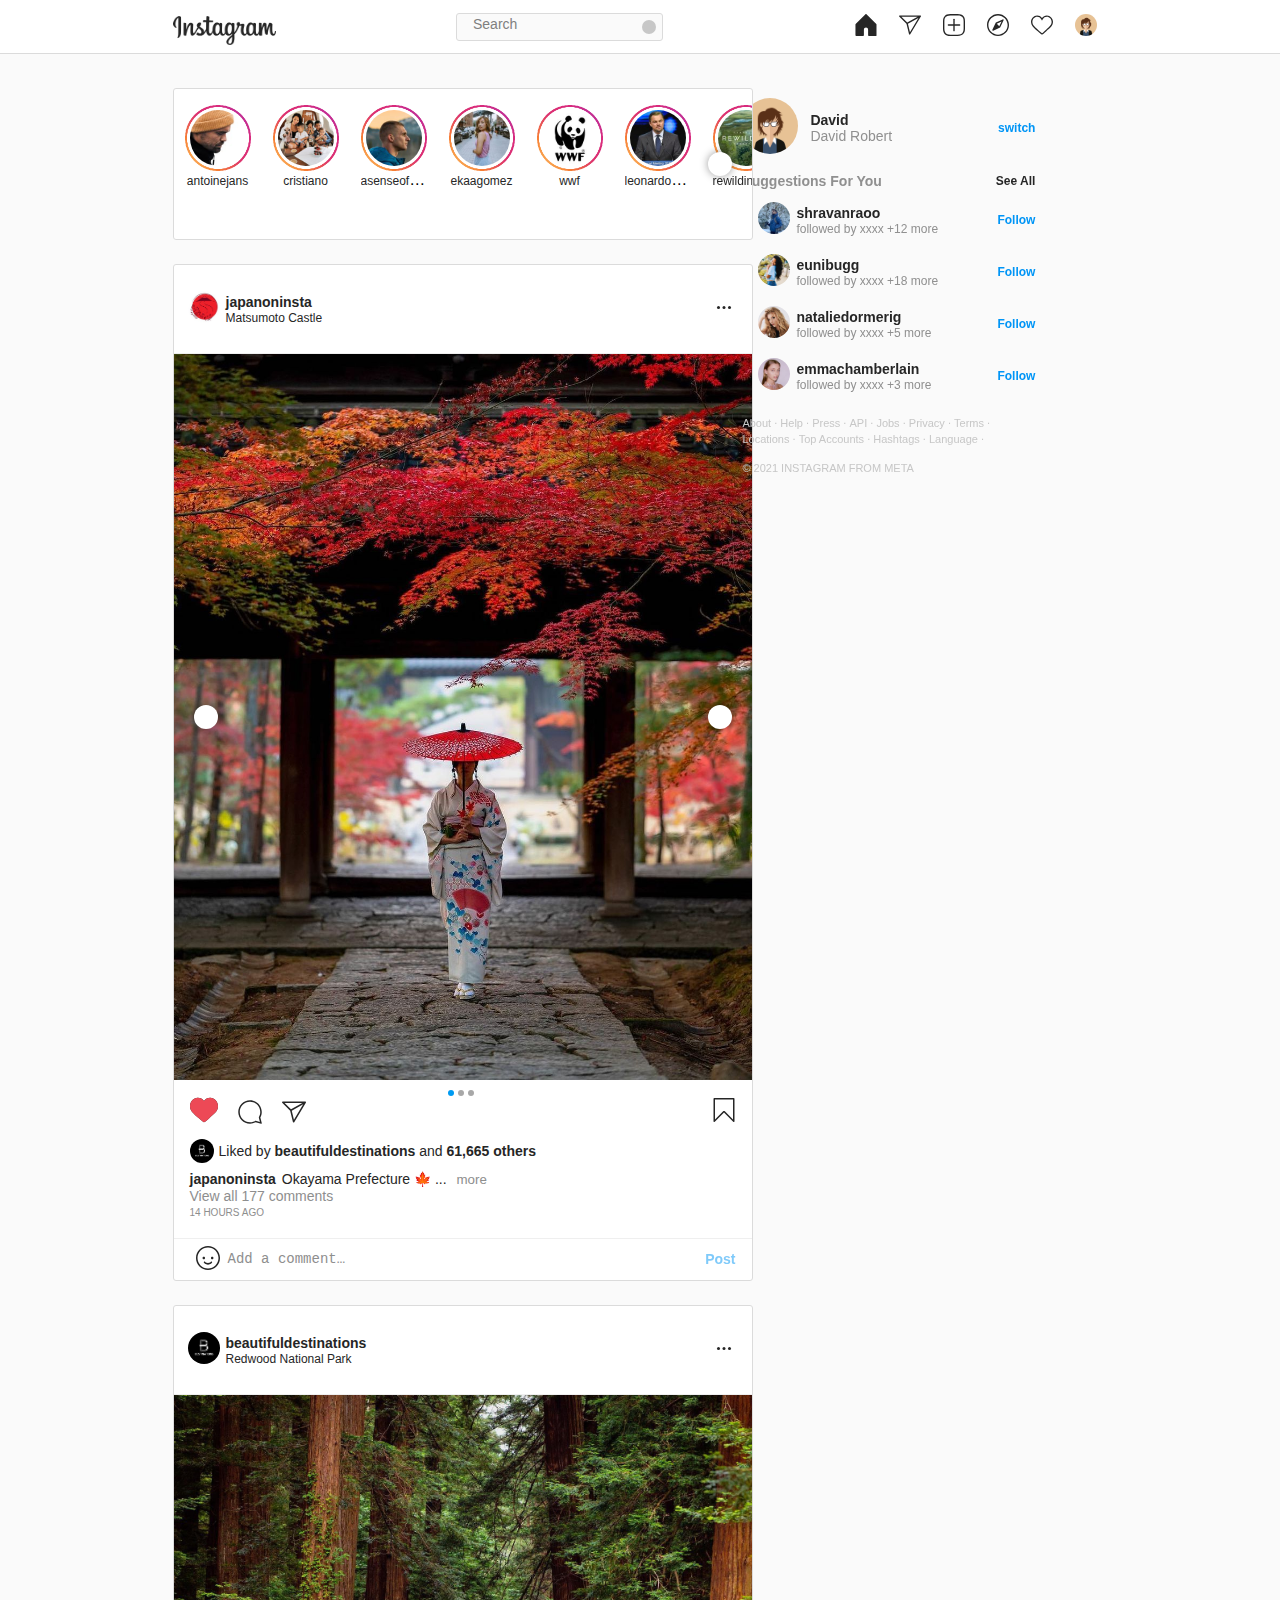
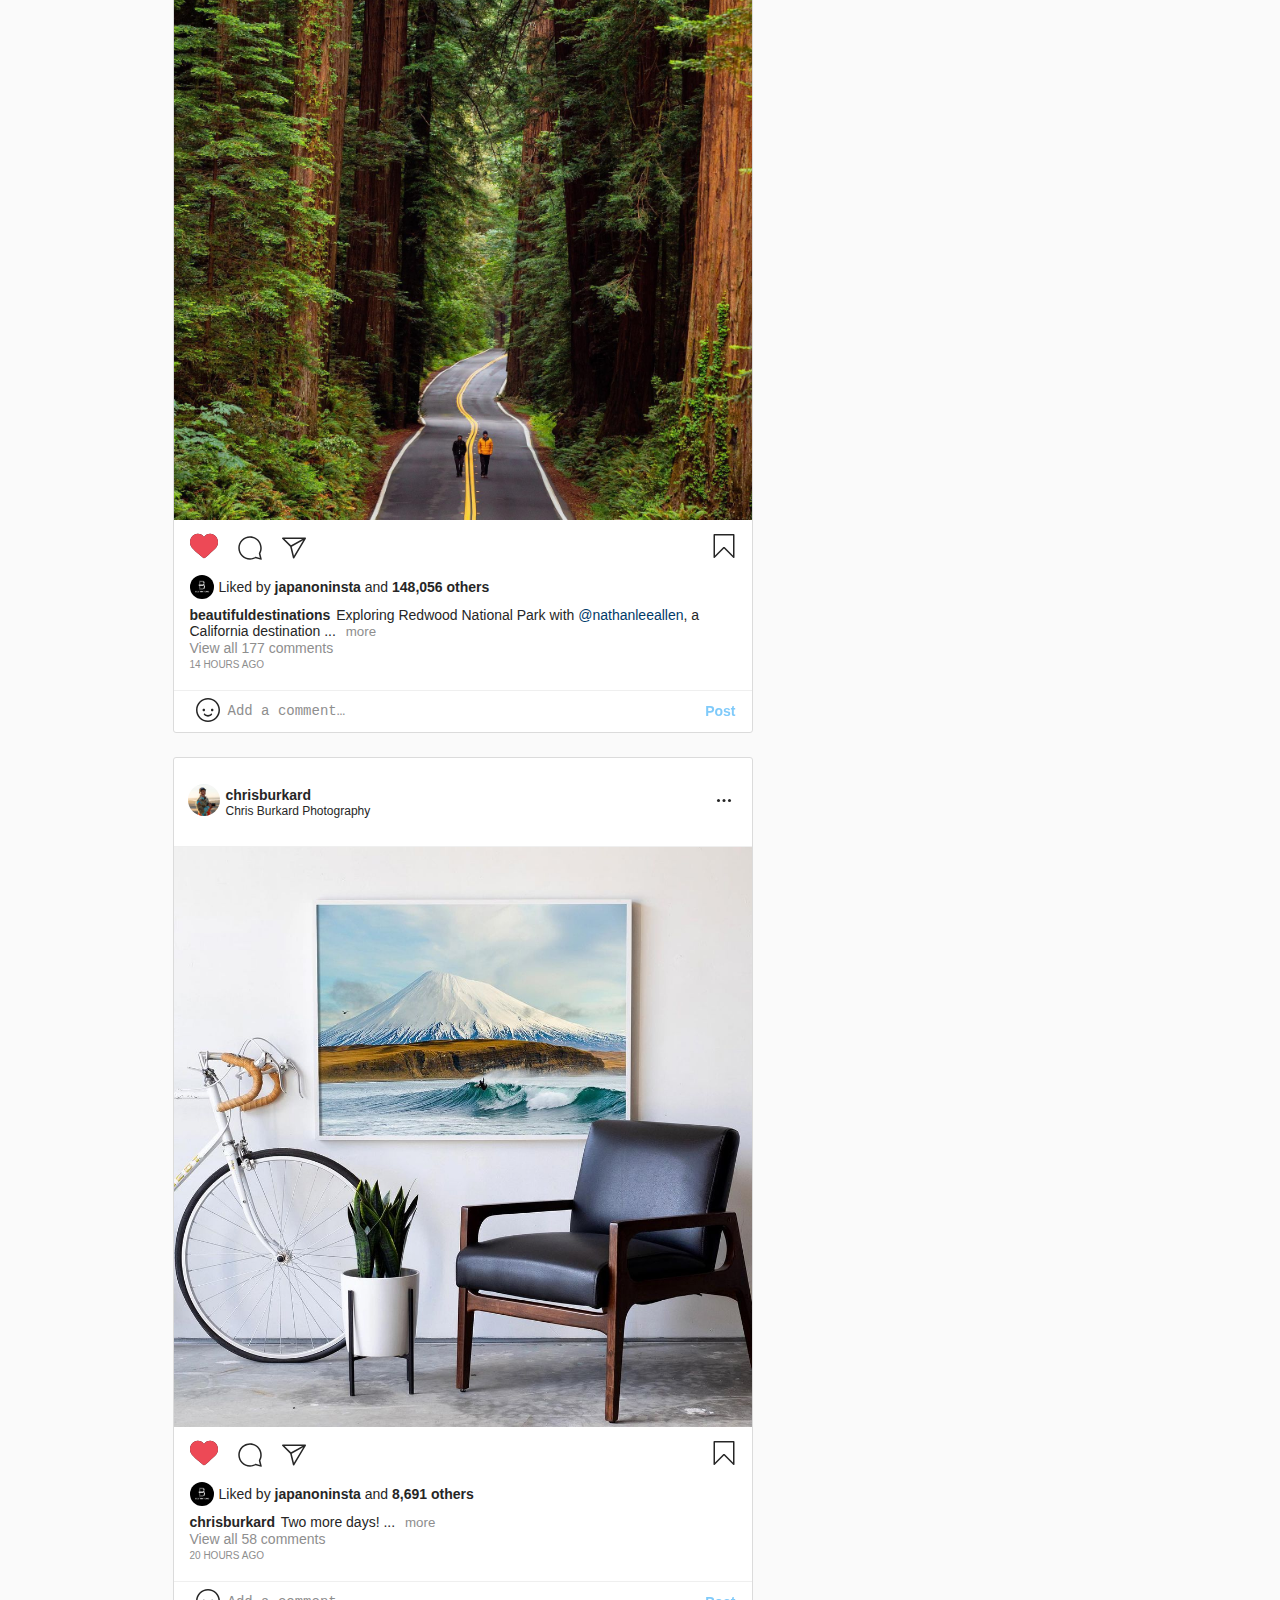
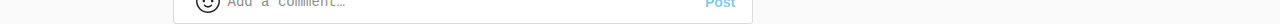
==== index.html @ b843f653 "home section compeleted v1.0" ====
<!DOCTYPE html>
<html lang="en">
  <head>
    <!--Required meta tags-->
    <meta charset="utf-8" />
    <meta name="viewport" content="width=device-width, initial-scale=1" />
    <!--Bootstrap CSS-->
    <link
      href="https://cdn.jsdelivr.net/npm/bootstrap@5.1.3/dist/css/bootstrap.min.css"
      rel="stylesheet"
      integrity="sha384-1BmE4kWBq78iYhFldvKuhfTAU6auU8tT94WrHftjDbrCEXSU1oBoqyl2QvZ6jIW3"
      crossorigin="anonymous"
    />
    <!--Font Awesome 6-->
    <link
      rel="stylesheet"
      href="https://cdnjs.cloudflare.com/ajax/libs/font-awesome/6.0.0-beta2/css/all.min.css"
      integrity="sha512-YWzhKL2whUzgiheMoBFwW8CKV4qpHQAEuvilg9FAn5VJUDwKZZxkJNuGM4XkWuk94WCrrwslk8yWNGmY1EduTA=="
      crossorigin="anonymous"
      referrerpolicy="no-referrer"
    />
    <!--helvetica Font-->
    <link
      href="http://fonts.cdnfonts.com/css/helvetica-neue-9"
      rel="stylesheet"
    />
    <!-- instagram logo -->
    <link rel="icon" href="assets/images/Instagram_logo_2016.svg.webp" />
    <!--Custom CSS-->
    <link rel="stylesheet" href="assets/styles/style.css" />
    <title>Instagram</title>
  </head>

  <body>
    <!-- loading screen -->
    <!-- <div class="loading-screen">
      <i class="fa-brands fa-instagram"></i>
    </div> -->
    <!-- Start nav section -->
    <nav>
      <div class="container-fluid">
        <div class="nav-wrapper">
          <div class="nav-instagram-text-icon">
            <a href="#home"
              ><img src="assets/images/instgram.png" alt="isntgram-logo"
            /></a>
          </div>
          <div class="nav-search-dropdown-section-background"></div>
          <div class="nav-search-bar">
            <label for="NavBarSearch"
              ><i class="fa-solid fa-magnifying-glass"></i> Search</label
            >
            <input type="search" id="NavBarSearch" />
            <span class="close"><i class="fa-solid fa-xmark"></i></span>

            <div class="nav-search-dropdown-section">
              <div class="nav-search-dropdown-triangle"></div>
              <div class="nav-search-dropdown-triangle2"></div>
              <div class="nav-search-dropdown">
                <div class="nav-search-dropdown-title">
                  <span>Recent</span>
                  <span>Clear All</span>
                </div>
                <div class="nav-search-dropdown-items">
                  <img
                    src="assets/images/messi-profile.jpg"
                    alt="messi-profile"
                  />
                  <div class="nav-search-dropdown-items-title">
                    <h6>
                      leomessi
                      <img
                        src="assets/images/instagram-verification-badge.svg"
                        alt="verification-badge"
                      />
                    </h6>
                    <p>Leo Messi</p>
                  </div>
                  <i
                    class="fa-solid fa-xmark nav-search-dropdown-items-close"
                  ></i>
                </div>
                <div class="nav-search-dropdown-items">
                  <img src="assets/images/cr7-profile.jpg" alt="cr7 profile" />
                  <div class="nav-search-dropdown-items-title">
                    <h6>
                      cristiano
                      <img
                        src="assets/images/instagram-verification-badge.svg"
                        alt=""
                      />
                    </h6>
                    <p>Cristiano Ronaldo</p>
                  </div>
                  <i
                    class="fa-solid fa-xmark nav-search-dropdown-items-close"
                  ></i>
                </div>
                <div class="nav-search-dropdown-items">
                  <img
                    src="assets/images/christophernolann-profile.jpg"
                    alt=""
                  />
                  <div class="nav-search-dropdown-items-title">
                    <h6>christophernolann</h6>
                    <p>Christopher Nolan</p>
                  </div>
                  <i
                    class="fa-solid fa-xmark nav-search-dropdown-items-close"
                  ></i>
                </div>
              </div>
            </div>
          </div>
          <div class="nav-icons-bar">
            <div class="nav-icon nav-home active">
              <a href=""
                ><svg
                  aria-label="Home"
                  class="_8-yf5"
                  color="#262626"
                  fill="#262626"
                  height="22"
                  role="img"
                  viewBox="0 0 48 48"
                  width="22"
                >
                  <path
                    onclick="myFunction()"
                    class="home-svg-path"
                    d="M45.5 48H30.1c-.8 0-1.5-.7-1.5-1.5V34.2c0-2.6-2.1-4.6-4.6-4.6s-4.6 2.1-4.6 4.6v12.3c0 .8-.7 1.5-1.5 1.5H2.5c-.8 0-1.5-.7-1.5-1.5V23c0-.4.2-.8.4-1.1L22.9.4c.6-.6 1.6-.6 2.1 0l21.5 21.5c.3.3.4.7.4 1.1v23.5c.1.8-.6 1.5-1.4 1.5z"
                  ></path></svg
              ></a>
            </div>
            <div class="nav-icon nav-direct">
              <a href=""
                ><svg
                  aria-label="Direct"
                  class="_8-yf5"
                  color="#262626"
                  fill="#262626"
                  height="22"
                  role="img"
                  viewBox="0 0 48 48"
                  width="22"
                >
                  <path
                    class="direct-svg-path"
                    d="M47.8 3.8c-.3-.5-.8-.8-1.3-.8h-45C.9 3.1.3 3.5.1 4S0 5.2.4 5.7l15.9 15.6 5.5 22.6c.1.6.6 1 1.2 1.1h.2c.5 0 1-.3 1.3-.7l23.2-39c.4-.4.4-1 .1-1.5zM5.2 6.1h35.5L18 18.7 5.2 6.1zm18.7 33.6l-4.4-18.4L42.4 8.6 23.9 39.7z"
                  ></path></svg
              ></a>
            </div>
            <div class="nav-icon nav-post">
              <a href=""
                ><svg
                  aria-label="New Post"
                  class="_8-yf5"
                  color="#262626"
                  fill="#262626"
                  height="22"
                  role="img"
                  viewBox="0 0 48 48"
                  width="22"
                >
                  <path
                    class="post-svg-path-1"
                    d="M31.8 48H16.2c-6.6 0-9.6-1.6-12.1-4C1.6 41.4 0 38.4 0 31.8V16.2C0 9.6 1.6 6.6 4 4.1 6.6 1.6 9.6 0 16.2 0h15.6c6.6 0 9.6 1.6 12.1 4C46.4 6.6 48 9.6 48 16.2v15.6c0 6.6-1.6 9.6-4 12.1-2.6 2.5-5.6 4.1-12.2 4.1zM16.2 3C10 3 7.8 4.6 6.1 6.2 4.6 7.8 3 10 3 16.2v15.6c0 6.2 1.6 8.4 3.2 10.1 1.6 1.6 3.8 3.1 10 3.1h15.6c6.2 0 8.4-1.6 10.1-3.2 1.6-1.6 3.1-3.8 3.1-10V16.2c0-6.2-1.6-8.4-3.2-10.1C40.2 4.6 38 3 31.8 3H16.2z"
                  ></path>
                  <path
                    class="post-svg-path-2"
                    d="M36.3 25.5H11.7c-.8 0-1.5-.7-1.5-1.5s.7-1.5 1.5-1.5h24.6c.8 0 1.5.7 1.5 1.5s-.7 1.5-1.5 1.5z"
                  ></path>
                  <path
                    class="post-svg-path-3"
                    d="M24 37.8c-.8 0-1.5-.7-1.5-1.5V11.7c0-.8.7-1.5 1.5-1.5s1.5.7 1.5 1.5v24.6c0 .8-.7 1.5-1.5 1.5z"
                  ></path></svg
              ></a>
            </div>
            <div class="nav-icon nav-find">
              <a href=""
                ><svg
                  aria-label="Find People"
                  class="_8-yf5"
                  color="#262626"
                  fill="#262626"
                  height="22"
                  role="img"
                  viewBox="0 0 48 48"
                  width="22"
                >
                  <path
                    class="find-svg-path"
                    clip-rule="evenodd"
                    d="M24 0C10.8 0 0 10.8 0 24s10.8 24 24 24 24-10.8 24-24S37.2 0 24 0zm0 45C12.4 45 3 35.6 3 24S12.4 3 24 3s21 9.4 21 21-9.4 21-21 21zm10.2-33.2l-14.8 7c-.3.1-.6.4-.7.7l-7 14.8c-.3.6-.2 1.3.3 1.7.3.3.7.4 1.1.4.2 0 .4 0 .6-.1l14.8-7c.3-.1.6-.4.7-.7l7-14.8c.3-.6.2-1.3-.3-1.7-.4-.5-1.1-.6-1.7-.3zm-7.4 15l-5.5-5.5 10.5-5-5 10.5z"
                    fill-rule="evenodd"
                  ></path></svg
              ></a>
            </div>
            <div class="nav-icon nav-activity">
              <a href=""
                ><svg
                  aria-label="Activity Feed"
                  class="_8-yf5"
                  color="#262626"
                  fill="#262626"
                  height="22"
                  role="img"
                  viewBox="0 0 48 48"
                  width="22"
                >
                  <path
                    class="activity-svg-path"
                    d="M34.6 6.1c5.7 0 10.4 5.2 10.4 11.5 0 6.8-5.9 11-11.5 16S25 41.3 24 41.9c-1.1-.7-4.7-4-9.5-8.3-5.7-5-11.5-9.2-11.5-16C3 11.3 7.7 6.1 13.4 6.1c4.2 0 6.5 2 8.1 4.3 1.9 2.6 2.2 3.9 2.5 3.9.3 0 .6-1.3 2.5-3.9 1.6-2.3 3.9-4.3 8.1-4.3m0-3c-4.5 0-7.9 1.8-10.6 5.6-2.7-3.7-6.1-5.5-10.6-5.5C6 3.1 0 9.6 0 17.6c0 7.3 5.4 12 10.6 16.5.6.5 1.3 1.1 1.9 1.7l2.3 2c4.4 3.9 6.6 5.9 7.6 6.5.5.3 1.1.5 1.6.5.6 0 1.1-.2 1.6-.5 1-.6 2.8-2.2 7.8-6.8l2-1.8c.7-.6 1.3-1.2 2-1.7C42.7 29.6 48 25 48 17.6c0-8-6-14.5-13.4-14.5z"
                  ></path></svg
              ></a>
            </div>
            <div class="nav-icon nav-user">
              <a href=""
                ><img src="assets/images/no-avatar-profile.png" alt=""
              /></a>
            </div>
          </div>
        </div>
      </div>
    </nav>
    <!-- Start main section -->
    <main>
      <div class="container-fluid">
        <div class="wrapper">
          <section class="main-section" id="home">
            <div class="home-inner">
              <div class="timeline">
                <div class="timeline-inner">
                  <div class="story">
                    <ul>
                      <li>
                        <div class="story-box">
                          <div class="story-box-img">
                            <img
                              class="ring"
                              src="assets/images/strory-ring.png"
                              alt=""
                            />
                            <img
                              class="profile-photo"
                              src="assets/images/antoinejans.jpg"
                              alt=""
                            />
                          </div>
                          <div class="story-box-id">
                            <span>antoinejans</span>
                          </div>
                        </div>
                      </li>
                      <li>
                        <div>
                          <div class="story-box">
                            <div class="story-box-img">
                              <img
                                class="ring"
                                src="assets/images/strory-ring.png"
                                alt=""
                              />
                              <img
                                class="profile-photo"
                                src="assets/images/cr7-profile.jpg"
                                alt=""
                              />
                            </div>
                            <div class="story-box-id">
                              <span>cristiano</span>
                            </div>
                          </div>
                        </div>
                      </li>
                      <li>
                        <div>
                          <div class="story-box">
                            <div class="story-box-img">
                              <img
                                class="ring"
                                src="assets/images/strory-ring.png"
                                alt=""
                              />
                              <img
                                class="profile-photo"
                                src="assets/images/asenseofhuber.jpg"
                                alt=""
                              />
                            </div>
                            <div class="story-box-id">
                              <span>asenseofhuber</span>
                            </div>
                          </div>
                        </div>
                      </li>
                      <li>
                        <div>
                          <div class="story-box">
                            <div class="story-box-img">
                              <img
                                class="ring"
                                src="assets/images/strory-ring.png"
                                alt=""
                              />
                              <img
                                class="profile-photo"
                                src="assets/images/ekaagomez.jpg"
                                alt=""
                              />
                            </div>
                            <div class="story-box-id">
                              <span>ekaagomez</span>
                            </div>
                          </div>
                        </div>
                      </li>
                      <li>
                        <div>
                          <div class="story-box">
                            <div class="story-box-img">
                              <img
                                class="ring"
                                src="assets/images/strory-ring.png"
                                alt=""
                              />
                              <img
                                class="profile-photo"
                                src="assets/images/wwf.jpg"
                                alt=""
                              />
                            </div>
                            <div class="story-box-id">
                              <span>wwf</span>
                            </div>
                          </div>
                        </div>
                      </li>
                      <li>
                        <div>
                          <div class="story-box">
                            <div class="story-box-img">
                              <img
                                class="ring"
                                src="assets/images/strory-ring.png"
                                alt=""
                              />
                              <img
                                class="profile-photo"
                                src="assets/images/leonardodicaprio.jpg"
                                alt=""
                              />
                            </div>
                            <div class="story-box-id">
                              <span>leonardodicaprio</span>
                            </div>
                          </div>
                        </div>
                      </li>
                      <li>
                        <div>
                          <div class="story-box">
                            <div class="story-box-img">
                              <img
                                class="ring"
                                src="assets/images/strory-ring.png"
                                alt=""
                              />
                              <img
                                class="profile-photo"
                                src="assets/images/rewilding_argentina.jpg"
                                alt=""
                              />
                            </div>
                            <div class="story-box-id">
                              <span>rewilding_argentina </span>
                            </div>
                          </div>
                        </div>
                      </li>
                      <li>
                        <div>
                          <div class="story-box">
                            <div class="story-box-img">
                              <img
                                class="ring"
                                src="assets/images/strory-ring.png"
                                alt=""
                              />
                              <img
                                class="profile-photo"
                                src="assets/images/wisdems.jpg"
                                alt=""
                              />
                            </div>
                            <div class="story-box-id">
                              <span>wisdems</span>
                            </div>
                          </div>
                        </div>
                      </li>
                      <li>
                        <div>
                          <div class="story-box">
                            <div class="story-box-img">
                              <img
                                class="ring"
                                src="assets/images/strory-ring.png"
                                alt=""
                              />
                              <img
                                class="profile-photo"
                                src="assets/images/aliciakeys.jpg"
                                alt=""
                              />
                            </div>
                            <div class="story-box-id">
                              <span>aliciakeys</span>
                            </div>
                          </div>
                        </div>
                      </li>
                      <li>
                        <div>
                          <div class="story-box">
                            <div class="story-box-img">
                              <img
                                class="ring"
                                src="assets/images/strory-ring.png"
                                alt=""
                              />
                              <img
                                class="profile-photo"
                                src="assets/images/newgeorgiaproject.jpg"
                                alt=""
                              />
                            </div>
                            <div class="story-box-id">
                              <span>newgeorgiaproject</span>
                            </div>
                          </div>
                        </div>
                      </li>
                      <li>
                        <div>
                          <div class="story-box">
                            <div class="story-box-img">
                              <img
                                class="ring"
                                src="assets/images/strory-ring.png"
                                alt=""
                              />
                              <img
                                class="profile-photo"
                                src="assets/images/glamourmag.jpg"
                                alt=""
                              />
                            </div>
                            <div class="story-box-id">
                              <span>glamourmag</span>
                            </div>
                          </div>
                        </div>
                      </li>
                    </ul>
                    <div class="story-scroll">
                      <div class="story-left-scroll">
                        <div class="story-left-scroll-inner">
                          <i class="fa-solid fa-angle-left"></i>
                        </div>
                      </div>
                      <div class="story-right-scroll">
                        <div class="story-right-scroll-inner">
                          <i class="fa-solid fa-angle-right"></i>
                        </div>
                      </div>
                    </div>
                  </div>
                  <div class="follower-post">
                    <div class="follower-post-box">
                      <div class="follower-post-box-header">
                        <div class="follower-post-box-header-img">
                          <a href="#">
                            <img
                              src="assets/images/japan.jpg"
                              alt="japanoninsta profile"
                            />
                          </a>
                        </div>
                        <div class="follower-post-box-header-title">
                          <a href="#">japanoninsta</a>
                          <p>Matsumoto Castle</p>
                        </div>
                        <div class="follower-post-box-header-options">
                          <button>
                            <svg
                              aria-label="More options"
                              class="_8-yf5"
                              color="#262626"
                              fill="#262626"
                              height="24"
                              role="img"
                              viewBox="0 0 24 24"
                              width="24"
                            >
                              <circle cx="12" cy="12" r="1.5"></circle>
                              <circle cx="6.5" cy="12" r="1.5"></circle>
                              <circle cx="17.5" cy="12" r="1.5"></circle>
                            </svg>
                          </button>
                        </div>
                        <div class="follower-post-box-header-dropdown">
                          <div class="follower-post-box-header-dropdown-img">
                            <div>
                              <img
                                src="assets/images/japan.jpg"
                                alt="japanoninsta profile"
                              />
                            </div>
                            <div>
                              <a href="#">japanoninsta</a>
                              <p style="margin-top: -8px">Japan on Instagram</p>
                              <p>
                                <a href="#"
                                  >https://linktr.ee/japanonlinktree</a
                                >
                              </p>
                            </div>
                          </div>
                          <div
                            class="follower-post-box-header-dropdown-follower"
                          >
                            <div class="post">
                              <p>1,469</p>
                              <p>post</p>
                            </div>
                            <div class="followers">
                              <p>576k</p>
                              <p>following</p>
                            </div>
                            <div class="following">
                              <p>199</p>
                              <p>followers</p>
                            </div>
                          </div>
                          <div class="follower-post-box-header-dropdown-post">
                            <a href=""
                              ><img src="assets/images/japan-1.jpg" alt=""
                            /></a>
                            <a href=""
                              ><img src="assets/images/japan-2.jpg" alt=""
                            /></a>
                            <a href=""
                              ><img src="assets/images/japan-3.jpg" alt=""
                            /></a>
                          </div>
                          <div class="follower-post-box-header-dropdown-follow">
                            <button>Message</button>
                            <button>Following</button>
                          </div>
                        </div>
                      </div>
                      <div class="follower-post-box-media">
                        <div class="follower-post-box-media-img">
                          <img
                            src="assets/images/japan-1.jpg"
                            alt="japan image 1"
                          />
                          <img
                            src="assets/images/japan-2.jpg"
                            alt="japan image 2"
                          />
                          <img
                            src="assets/images/japan-3.jpg"
                            alt="japan image 3"
                          />
                        </div>
                        <div class="follower-post-box-media-scroll">
                          <div class="left-scroll">
                            <div class="left-scroll-inner">
                              <i class="fa-solid fa-angle-left"></i>
                            </div>
                          </div>
                          <div class="right-scroll">
                            <div class="right-scroll-inner">
                              <i class="fa-solid fa-angle-right"></i>
                            </div>
                          </div>
                        </div>
                      </div>
                      <div class="follower-post-box-circle">
                        <div class="active"></div>
                        <div class=""></div>
                        <div class=""></div>
                      </div>
                      <div class="follower-post-box-like">
                        <div class="follower-post-box-like-comment">
                          <button
                            class="
                              follower-post-box-like-comment-button
                              follower-post-box-like-comment-button-like
                            "
                          >
                            <svg
                              aria-label="Unlike"
                              class="
                                _8-yf5
                                follower-post-box-like-comment-button-like-1
                              "
                              color="#ed4956"
                              fill="#ed4956"
                              height="28"
                              role="img"
                              viewBox="0 0 48 48"
                              width="28"
                            >
                              <path
                                d="M34.6 3.1c-4.5 0-7.9 1.8-10.6 5.6-2.7-3.7-6.1-5.5-10.6-5.5C6 3.1 0 9.6 0 17.6c0 7.3 5.4 12 10.6 16.5.6.5 1.3 1.1 1.9 1.7l2.3 2c4.4 3.9 6.6 5.9 7.6 6.5.5.3 1.1.5 1.6.5s1.1-.2 1.6-.5c1-.6 2.8-2.2 7.8-6.8l2-1.8c.7-.6 1.3-1.2 2-1.7C42.7 29.6 48 25 48 17.6c0-8-6-14.5-13.4-14.5z"
                              ></path>
                            </svg>
                            <svg
                              class="
                                follower-post-box-like-comment-button-like-2
                              "
                              aria-label="Like"
                              color="#262626"
                              fill="#262626"
                              height="28"
                              role="img"
                              viewBox="0 0 48 48"
                              width="28"
                            >
                              <path
                                d="M34.6 6.1c5.7 0 10.4 5.2 10.4 11.5 0 6.8-5.9 11-11.5 16S25 41.3 24 41.9c-1.1-.7-4.7-4-9.5-8.3-5.7-5-11.5-9.2-11.5-16C3 11.3 7.7 6.1 13.4 6.1c4.2 0 6.5 2 8.1 4.3 1.9 2.6 2.2 3.9 2.5 3.9.3 0 .6-1.3 2.5-3.9 1.6-2.3 3.9-4.3 8.1-4.3m0-3c-4.5 0-7.9 1.8-10.6 5.6-2.7-3.7-6.1-5.5-10.6-5.5C6 3.1 0 9.6 0 17.6c0 7.3 5.4 12 10.6 16.5.6.5 1.3 1.1 1.9 1.7l2.3 2c4.4 3.9 6.6 5.9 7.6 6.5.5.3 1.1.5 1.6.5.6 0 1.1-.2 1.6-.5 1-.6 2.8-2.2 7.8-6.8l2-1.8c.7-.6 1.3-1.2 2-1.7C42.7 29.6 48 25 48 17.6c0-8-6-14.5-13.4-14.5z"
                              ></path>
                            </svg>
                          </button>
                          <button
                            class="
                              follower-post-box-like-comment-button
                              follower-post-box-like-comment-button-comment
                            "
                          >
                            <svg
                              aria-label="Comment"
                              color="#262626"
                              fill="#262626"
                              height="24"
                              role="img"
                              viewBox="0 0 48 48"
                              width="24"
                            >
                              <path
                                clip-rule="evenodd"
                                d="M47.5 46.1l-2.8-11c1.8-3.3 2.8-7.1 2.8-11.1C47.5 11 37 .5 24 .5S.5 11 .5 24 11 47.5 24 47.5c4 0 7.8-1 11.1-2.8l11 2.8c.8.2 1.6-.6 1.4-1.4zm-3-22.1c0 4-1 7-2.6 10-.2.4-.3.9-.2 1.4l2.1 8.4-8.3-2.1c-.5-.1-1-.1-1.4.2-1.8 1-5.2 2.6-10 2.6-11.4 0-20.6-9.2-20.6-20.5S12.7 3.5 24 3.5 44.5 12.7 44.5 24z"
                                fill-rule="evenodd"
                              ></path>
                            </svg>
                          </button>
                          <button
                            class="
                              follower-post-box-like-comment-button
                              follower-post-box-like-comment-button-share
                            "
                          >
                            <svg
                              aria-label="Share Post"
                              color="#262626"
                              fill="#262626"
                              height="24"
                              role="img"
                              viewBox="0 0 48 48"
                              width="24"
                            >
                              <path
                                d="M47.8 3.8c-.3-.5-.8-.8-1.3-.8h-45C.9 3.1.3 3.5.1 4S0 5.2.4 5.7l15.9 15.6 5.5 22.6c.1.6.6 1 1.2 1.1h.2c.5 0 1-.3 1.3-.7l23.2-39c.4-.4.4-1 .1-1.5zM5.2 6.1h35.5L18 18.7 5.2 6.1zm18.7 33.6l-4.4-18.4L42.4 8.6 23.9 39.7z"
                              ></path>
                            </svg>
                          </button>
                        </div>
                        <div class="follower-post-box-like-save">
                          <div class="follower-post-box-like-save-popup"><div
                            class="follower-post-box-like-save-popup-triangle-1"
                          ></div>
                          <div
                            class="follower-post-box-like-save-popup-triangle-2"
                          ></div>
                          <div class="follower-post-box-like-save-popup-inner">
                            <div
                              class="follower-post-box-like-save-popup-header"
                            >
                              <span>Collections</span>
                              <button><i class="fa-solid fa-plus"></i></button>
                            </div>
                            <div class="follower-post-box-like-save-popup-body">
                              <div
                                class="
                                  follower-post-box-like-save-popup-body-items
                                "
                              >
                                <div
                                  class="
                                    follower-post-box-like-save-popup-body-items-img
                                  "
                                >
                                  <img src="assets/images/japan-2.jpg" alt="" />
                                </div>
                                <span
                                  class="
                                    follower-post-box-like-save-popup-body-items-title
                                  "
                                  >Japan</span
                                >
                              </div>
                              <div
                                class="
                                  follower-post-box-like-save-popup-body-items
                                "
                              >
                                <div
                                  class="
                                    follower-post-box-like-save-popup-body-items-img
                                  "
                                >
                                  <img src="assets/images/bn-2.jpg" alt="" />
                                </div>
                                <span
                                  class="
                                    follower-post-box-like-save-popup-body-items-title
                                  "
                                  >Nature</span
                                >
                              </div>
                              <div
                                class="
                                  follower-post-box-like-save-popup-body-items
                                "
                              >
                                <div
                                  class="
                                    follower-post-box-like-save-popup-body-items-img
                                  "
                                >
                                  <img
                                    src="assets/images/programming.webp"
                                    alt=""
                                  />
                                </div>
                                <span
                                  class="
                                    follower-post-box-like-save-popup-body-items-title
                                  "
                                  >Programming</span
                                >
                              </div>
                              <div
                                class="
                                  follower-post-box-like-save-popup-body-items
                                "
                              >
                                <div
                                  class="
                                    follower-post-box-like-save-popup-body-items-img
                                  "
                                >
                                  <img
                                    src="assets/images/Manhwa-nanoMachine.jpg"
                                    alt=""
                                  />
                                </div>
                                <span
                                  class="
                                    follower-post-box-like-save-popup-body-items-title
                                  "
                                  >Manhwa</span
                                >
                              </div>
                              <div
                                class="
                                  follower-post-box-like-save-popup-body-items
                                "
                              >
                                <div
                                  class="
                                    follower-post-box-like-save-popup-body-items-img
                                  "
                                >
                                  <img
                                    src="assets/images/Onepunch-Man.jpg"
                                    alt=""
                                  />
                                </div>
                                <span
                                  class="
                                    follower-post-box-like-save-popup-body-items-title
                                  "
                                  >Manga</span
                                >
                              </div>
                              <div
                                class="
                                  follower-post-box-like-save-popup-body-items
                                "
                              >
                                <div
                                  class="
                                    follower-post-box-like-save-popup-body-items-img
                                  "
                                >
                                  <img src="assets/images/memes.jpeg" alt="" />
                                </div>
                                <span
                                  class="
                                    follower-post-box-like-save-popup-body-items-title
                                  "
                                  >Memes</span
                                >
                              </div>
                            </div>
                          </div></div>
                          
                          <button
                            class="
                              follower-post-box-like-comment-button
                              follower-post-box-like-comment-button-save
                            "
                          >
                            <svg
                              aria-label="Save"
                              color="#262626"
                              fill="#262626"
                              height="24"
                              role="img"
                              viewBox="0 0 48 48"
                              width="24"
                            >
                              <path
                                d="M43.5 48c-.4 0-.8-.2-1.1-.4L24 29 5.6 47.6c-.4.4-1.1.6-1.6.3-.6-.2-1-.8-1-1.4v-45C3 .7 3.7 0 4.5 0h39c.8 0 1.5.7 1.5 1.5v45c0 .6-.4 1.2-.9 1.4-.2.1-.4.1-.6.1zM24 26c.8 0 1.6.3 2.2.9l15.8 16V3H6v39.9l15.8-16c.6-.6 1.4-.9 2.2-.9z"
                              ></path>
                            </svg>
                          </button>
                        </div>
                      </div>
                      <div class="follower-post-box-liked-by">
                        <img
                          src="assets/images/bn-profile.jpg"
                          alt="beautifuldestinations profile"
                        />
                        <p>
                          Liked by <strong>beautifuldestinations</strong> and
                          <strong>61,665 others</strong>
                        </p>
                      </div>
                      <div class="follower-post-box-caption">
                        <div>
                          <span class="follower-post-box-caption-account-name"
                            ><a href="#">japanoninsta</a></span
                          >
                          <span class="follower-post-box-caption-topic">
                            Okayama Prefecture 🍁⁣
                          </span>
                          <span class="follower-post-box-caption-3dots"
                            >...</span
                          >
                          <button class="follower-post-box-caption-more">
                            more
                          </button>
                          <div class="follower-post-box-caption-totall-caption">
                            Okayama Prefecture 🍁⁣<br />⁣<br />㊙️tag and share
                            with a friend you would come here with!⁣⁣<br />⁣<br />⛩For
                            more ===&gt;
                            <a
                              class="notranslate"
                              href="/japanoninsta/"
                              tabindex="0"
                              >@japanoninsta</a
                            >⁣⁣⁣⁣⁣⁣⁣⁣⁣⁣⁣⁣⁣⁣⁣⁣<br />⁣⁣⁣⁣⁣⁣⁣⁣⁣⁣⁣⁣⁣⁣⁣⁣<br />📸
                            <a
                              class="notranslate"
                              href="/sugi_photography/"
                              tabindex="0"
                              >@sugi_photography</a
                            >
                            👏👏👏⁣⁣⁣⁣⁣⁣⁣<br />⁣<br />⁣⁣⁣⁣⁣⁣⁣⁣<a
                              class="xil3i"
                              href="/explore/tags/japan/"
                              tabindex="0"
                              >#japan</a
                            >
                            <a
                              class="xil3i"
                              href="/explore/tags/japon/"
                              tabindex="0"
                              >#japon</a
                            >
                            <a
                              class="xil3i"
                              href="/explore/tags/kyotojapan/"
                              tabindex="0"
                              >#kyotojapan</a
                            >
                            <a
                              class="xil3i"
                              href="/explore/tags/japanculture/"
                              tabindex="0"
                              >#japanculture</a
                            >
                            <a
                              class="xil3i"
                              href="/explore/tags/japanpic/"
                              tabindex="0"
                              >#japanpic</a
                            >
                            <a
                              class="xil3i"
                              href="/explore/tags/nipponpic/"
                              tabindex="0"
                              >#nipponpic</a
                            >
                            <a
                              class="xil3i"
                              href="/explore/tags/nippon/"
                              tabindex="0"
                              >#nippon</a
                            >
                            <a
                              class="xil3i"
                              href="/explore/tags/nihon/"
                              tabindex="0"
                              >#nihon</a
                            >
                            <a
                              class="xil3i"
                              href="/explore/tags/japanese/"
                              tabindex="0"
                              >#japanese</a
                            >
                            <a
                              class="xil3i"
                              href="/explore/tags/japan_focus/"
                              tabindex="0"
                              >#japan_focus</a
                            >
                            <a
                              class="xil3i"
                              href="/explore/tags/japan_of_insta/"
                              tabindex="0"
                              >#japan_of_insta</a
                            >
                            <a
                              class="xil3i"
                              href="/explore/tags/japanculture/"
                              tabindex="0"
                              >#japanculture</a
                            >
                            <a
                              class="xil3i"
                              href="/explore/tags/japanphoto/"
                              tabindex="0"
                              >#japanphoto</a
                            >
                            <a
                              class="xil3i"
                              href="/explore/tags/japanlover/"
                              tabindex="0"
                              >#japanlover</a
                            >
                            <a
                              class="xil3i"
                              href="/explore/tags/instajapan/"
                              tabindex="0"
                              >#instajapan</a
                            >
                            <a
                              class="xil3i"
                              href="/explore/tags/igersjapan/"
                              tabindex="0"
                              >#igersjapan</a
                            >
                            <a
                              class="xil3i"
                              href="/explore/tags/japanlife/"
                              tabindex="0"
                              >#japanlife</a
                            >
                          </div>

                          <div class="follower-post-box-caption-see-comments">
                            <a href="#">View all <span>177</span> comments</a>
                          </div>
                          <div class="follower-post-box-caption-post-time">
                            14 hours ago
                          </div>
                        </div>
                      </div>
                      <div class="follower-post-box-comment">
                        <button id="emoji1">
                          <svg
                            class="_8-yf5"
                            color="#262626"
                            fill="#262626"
                            height="24"
                            role="img"
                            viewBox="0 0 48 48"
                            width="24"
                          >
                            <path
                              d="M24 48C10.8 48 0 37.2 0 24S10.8 0 24 0s24 10.8 24 24-10.8 24-24 24zm0-45C12.4 3 3 12.4 3 24s9.4 21 21 21 21-9.4 21-21S35.6 3 24 3z"
                            ></path>
                            <path
                              d="M34.9 24c0-1.4-1.1-2.5-2.5-2.5s-2.5 1.1-2.5 2.5 1.1 2.5 2.5 2.5 2.5-1.1 2.5-2.5zm-21.8 0c0-1.4 1.1-2.5 2.5-2.5s2.5 1.1 2.5 2.5-1.1 2.5-2.5 2.5-2.5-1.1-2.5-2.5zM24 37.3c-5.2 0-8-3.5-8.2-3.7-.5-.6-.4-1.6.2-2.1.6-.5 1.6-.4 2.1.2.1.1 2.1 2.5 5.8 2.5 3.7 0 5.8-2.5 5.8-2.5.5-.6 1.5-.7 2.1-.2.6.5.7 1.5.2 2.1 0 .2-2.8 3.7-8 3.7z"
                            ></path>
                          </svg>
                        </button>
                        <textarea
                          placeholder="Add a comment…"
                          class="comment-send"
                          cols="56"
                          rows="2"
                        ></textarea>
                        <span class="">Post</span>
                      </div>
                    </div>
                    <div class="follower-post-box">
                      <div class="follower-post-box-header">
                        <div class="follower-post-box-header-img">
                          <a href="#">
                            <img
                              src="assets/images/bn-profile.jpg"
                              alt="beautifuldestinations profile"
                            />
                          </a>
                        </div>
                        <div class="follower-post-box-header-title">
                          <a href="#">beautifuldestinations</a>
                          <p>Redwood National Park</p>
                        </div>
                        <div class="follower-post-box-header-options">
                          <button>
                            <svg
                              aria-label="More options"
                              class="_8-yf5"
                              color="#262626"
                              fill="#262626"
                              height="24"
                              role="img"
                              viewBox="0 0 24 24"
                              width="24"
                            >
                              <circle cx="12" cy="12" r="1.5"></circle>
                              <circle cx="6.5" cy="12" r="1.5"></circle>
                              <circle cx="17.5" cy="12" r="1.5"></circle>
                            </svg>
                          </button>
                        </div>
                        <div class="follower-post-box-header-dropdown">
                          <div class="follower-post-box-header-dropdown-img">
                            <div>
                              <img
                                src="assets/images/bn-profile.jpg"
                                alt="beautifuldestinations profile"
                              />
                            </div>
                            <div>
                              <a href="#">beautifuldestinations</a>
                              <p style="margin-top: -8px">
                                BEAUTIFUL DESTINATIONS
                              </p>
                              <p>
                                <a href="#">https://youtu.be/3JSOOPWbRVc</a>
                              </p>
                            </div>
                          </div>
                          <div
                            class="follower-post-box-header-dropdown-follower"
                          >
                            <div class="post">
                              <p>11,169</p>
                              <p>post</p>
                            </div>
                            <div class="followers">
                              <p>22.6m</p>
                              <p>following</p>
                            </div>
                            <div class="following">
                              <p>43</p>
                              <p>followers</p>
                            </div>
                          </div>
                          <div class="follower-post-box-header-dropdown-post">
                            <a href=""
                              ><img src="assets/images/bn-1.jpg" alt=""
                            /></a>
                            <a href=""
                              ><img src="assets/images/bn-2.jpg" alt=""
                            /></a>
                            <a href=""
                              ><img src="assets/images/bn-3.jpg" alt=""
                            /></a>
                          </div>
                          <div class="follower-post-box-header-dropdown-follow">
                            <button>Message</button>
                            <button>Following</button>
                          </div>
                        </div>
                      </div>
                      <div class="follower-post-box-media">
                        <div class="follower-post-box-media-img">
                          <img
                            src="assets/images/bn-1.jpg"
                            alt="beautifuldestinations photo 1"
                          />
                        </div>

                        <div
                          style="margin-top: 12px"
                          class="follower-post-box-like"
                        >
                          <div class="follower-post-box-like-comment">
                            <button
                              class="
                                follower-post-box-like-comment-button
                                follower-post-box-like-comment-button-like
                              "
                            >
                              <svg
                                aria-label="Unlike"
                                class="
                                  _8-yf5
                                  follower-post-box-like-comment-button-like-1
                                "
                                color="#ed4956"
                                fill="#ed4956"
                                height="28"
                                role="img"
                                viewBox="0 0 48 48"
                                width="28"
                              >
                                <path
                                  d="M34.6 3.1c-4.5 0-7.9 1.8-10.6 5.6-2.7-3.7-6.1-5.5-10.6-5.5C6 3.1 0 9.6 0 17.6c0 7.3 5.4 12 10.6 16.5.6.5 1.3 1.1 1.9 1.7l2.3 2c4.4 3.9 6.6 5.9 7.6 6.5.5.3 1.1.5 1.6.5s1.1-.2 1.6-.5c1-.6 2.8-2.2 7.8-6.8l2-1.8c.7-.6 1.3-1.2 2-1.7C42.7 29.6 48 25 48 17.6c0-8-6-14.5-13.4-14.5z"
                                ></path>
                              </svg>
                              <svg
                                class="
                                  follower-post-box-like-comment-button-like-2
                                "
                                aria-label="Like"
                                color="#262626"
                                fill="#262626"
                                height="28"
                                role="img"
                                viewBox="0 0 48 48"
                                width="28"
                              >
                                <path
                                  d="M34.6 6.1c5.7 0 10.4 5.2 10.4 11.5 0 6.8-5.9 11-11.5 16S25 41.3 24 41.9c-1.1-.7-4.7-4-9.5-8.3-5.7-5-11.5-9.2-11.5-16C3 11.3 7.7 6.1 13.4 6.1c4.2 0 6.5 2 8.1 4.3 1.9 2.6 2.2 3.9 2.5 3.9.3 0 .6-1.3 2.5-3.9 1.6-2.3 3.9-4.3 8.1-4.3m0-3c-4.5 0-7.9 1.8-10.6 5.6-2.7-3.7-6.1-5.5-10.6-5.5C6 3.1 0 9.6 0 17.6c0 7.3 5.4 12 10.6 16.5.6.5 1.3 1.1 1.9 1.7l2.3 2c4.4 3.9 6.6 5.9 7.6 6.5.5.3 1.1.5 1.6.5.6 0 1.1-.2 1.6-.5 1-.6 2.8-2.2 7.8-6.8l2-1.8c.7-.6 1.3-1.2 2-1.7C42.7 29.6 48 25 48 17.6c0-8-6-14.5-13.4-14.5z"
                                ></path>
                              </svg>
                            </button>
                            <button
                              class="
                                follower-post-box-like-comment-button
                                follower-post-box-like-comment-button-comment
                              "
                            >
                              <svg
                                aria-label="Comment"
                                color="#262626"
                                fill="#262626"
                                height="24"
                                role="img"
                                viewBox="0 0 48 48"
                                width="24"
                              >
                                <path
                                  clip-rule="evenodd"
                                  d="M47.5 46.1l-2.8-11c1.8-3.3 2.8-7.1 2.8-11.1C47.5 11 37 .5 24 .5S.5 11 .5 24 11 47.5 24 47.5c4 0 7.8-1 11.1-2.8l11 2.8c.8.2 1.6-.6 1.4-1.4zm-3-22.1c0 4-1 7-2.6 10-.2.4-.3.9-.2 1.4l2.1 8.4-8.3-2.1c-.5-.1-1-.1-1.4.2-1.8 1-5.2 2.6-10 2.6-11.4 0-20.6-9.2-20.6-20.5S12.7 3.5 24 3.5 44.5 12.7 44.5 24z"
                                  fill-rule="evenodd"
                                ></path>
                              </svg>
                            </button>
                            <button
                              class="
                                follower-post-box-like-comment-button
                                follower-post-box-like-comment-button-share
                              "
                            >
                              <svg
                                aria-label="Share Post"
                                color="#262626"
                                fill="#262626"
                                height="24"
                                role="img"
                                viewBox="0 0 48 48"
                                width="24"
                              >
                                <path
                                  d="M47.8 3.8c-.3-.5-.8-.8-1.3-.8h-45C.9 3.1.3 3.5.1 4S0 5.2.4 5.7l15.9 15.6 5.5 22.6c.1.6.6 1 1.2 1.1h.2c.5 0 1-.3 1.3-.7l23.2-39c.4-.4.4-1 .1-1.5zM5.2 6.1h35.5L18 18.7 5.2 6.1zm18.7 33.6l-4.4-18.4L42.4 8.6 23.9 39.7z"
                                ></path>
                              </svg>
                            </button>
                          </div>
                          <div class="follower-post-box-like-save">
                            <button
                              class="
                                follower-post-box-like-comment-button
                                follower-post-box-like-comment-button-save
                              "
                            >
                              <svg
                                aria-label="Save"
                                color="#262626"
                                fill="#262626"
                                height="24"
                                role="img"
                                viewBox="0 0 48 48"
                                width="24"
                              >
                                <path
                                  d="M43.5 48c-.4 0-.8-.2-1.1-.4L24 29 5.6 47.6c-.4.4-1.1.6-1.6.3-.6-.2-1-.8-1-1.4v-45C3 .7 3.7 0 4.5 0h39c.8 0 1.5.7 1.5 1.5v45c0 .6-.4 1.2-.9 1.4-.2.1-.4.1-.6.1zM24 26c.8 0 1.6.3 2.2.9l15.8 16V3H6v39.9l15.8-16c.6-.6 1.4-.9 2.2-.9z"
                                ></path>
                              </svg>
                            </button>
                          </div>
                        </div>
                        <div class="follower-post-box-liked-by">
                          <img
                            src="assets/images/bn-profile.jpg"
                            alt="beautifuldestinations profile"
                          />
                          <p>
                            Liked by <strong>japanoninsta</strong> and
                            <strong>148,056 others</strong>
                          </p>
                        </div>
                        <div class="follower-post-box-caption">
                          <div>
                            <span class="follower-post-box-caption-account-name"
                              ><a href="#">beautifuldestinations</a></span
                            >
                            <span class="follower-post-box-caption-topic">
                              Exploring Redwood National Park with
                              <a href="#">@nathanleeallen</a>, a California
                              destination
                            </span>
                            <span class="follower-post-box-caption-3dots"
                              >...</span
                            >
                            <button class="follower-post-box-caption-more">
                              more
                            </button>
                            <div
                              class="follower-post-box-caption-totall-caption"
                            >
                              <span
                                >Exploring Redwood National Park with
                                <a
                                  class="notranslate"
                                  href="/nathanleeallen/"
                                  tabindex="0"
                                  >@nathanleeallen</a
                                >, a California destination that's home to some
                                of the largest trees in the world, which can
                                grow up to 240 feet! 🌲<br /><br />If you're in
                                for a special treat, head to Sequoia Park Zoo in
                                Eureka and find the Redwood Skywalk for
                                unparalleled views of this amazing forest. 😉<br /><br />Have
                                you been here? What are your favorite national
                                parks in the USA? 🇺🇸<br /><br /><a
                                  class="xil3i"
                                  href="/explore/tags/visittheusa/"
                                  tabindex="0"
                                  >#VisitTheUSA</a
                                ><br /><br />📸
                                <a
                                  class="notranslate"
                                  href="/nathanleeallen/"
                                  tabindex="0"
                                  >@nathanleeallen</a
                                >
                                <br />📍 Redwood National Park, California,
                                USA</span
                              >
                            </div>

                            <div class="follower-post-box-caption-see-comments">
                              <a href="#">View all <span>177</span> comments</a>
                            </div>
                            <div class="follower-post-box-caption-post-time">
                              14 hours ago
                            </div>
                          </div>
                        </div>
                        <div class="follower-post-box-comment">
                          <button id="emoji2">
                            <svg
                              class="_8-yf5"
                              color="#262626"
                              fill="#262626"
                              height="24"
                              role="img"
                              viewBox="0 0 48 48"
                              width="24"
                            >
                              <path
                                d="M24 48C10.8 48 0 37.2 0 24S10.8 0 24 0s24 10.8 24 24-10.8 24-24 24zm0-45C12.4 3 3 12.4 3 24s9.4 21 21 21 21-9.4 21-21S35.6 3 24 3z"
                              ></path>
                              <path
                                d="M34.9 24c0-1.4-1.1-2.5-2.5-2.5s-2.5 1.1-2.5 2.5 1.1 2.5 2.5 2.5 2.5-1.1 2.5-2.5zm-21.8 0c0-1.4 1.1-2.5 2.5-2.5s2.5 1.1 2.5 2.5-1.1 2.5-2.5 2.5-2.5-1.1-2.5-2.5zM24 37.3c-5.2 0-8-3.5-8.2-3.7-.5-.6-.4-1.6.2-2.1.6-.5 1.6-.4 2.1.2.1.1 2.1 2.5 5.8 2.5 3.7 0 5.8-2.5 5.8-2.5.5-.6 1.5-.7 2.1-.2.6.5.7 1.5.2 2.1 0 .2-2.8 3.7-8 3.7z"
                              ></path>
                            </svg>
                          </button>
                          <textarea
                            placeholder="Add a comment…"
                            class="comment-send"
                            cols="56"
                            rows="2"
                          ></textarea>
                          <span class="">Post</span>
                        </div>
                      </div>
                    </div>

                    <div class="follower-post-box">
                      <div class="follower-post-box-header">
                        <div class="follower-post-box-header-img">
                          <a href="#">
                            <img
                              src="assets/images/chrisburkard-profile.jpg"
                              alt="chrisburkard profile"
                            />
                          </a>
                        </div>
                        <div class="follower-post-box-header-title">
                          <a href="#">chrisburkard</a>
                          <p>Chris Burkard Photography</p>
                        </div>
                        <div class="follower-post-box-header-options">
                          <button>
                            <svg
                              aria-label="More options"
                              class="_8-yf5"
                              color="#262626"
                              fill="#262626"
                              height="24"
                              role="img"
                              viewBox="0 0 24 24"
                              width="24"
                            >
                              <circle cx="12" cy="12" r="1.5"></circle>
                              <circle cx="6.5" cy="12" r="1.5"></circle>
                              <circle cx="17.5" cy="12" r="1.5"></circle>
                            </svg>
                          </button>
                        </div>
                        <div class="follower-post-box-header-dropdown">
                          <div class="follower-post-box-header-dropdown-img">
                            <div>
                              <img
                                src="assets/images/chrisburkard-profile.jpg"
                                alt="beautifuldestinations profile"
                              />
                            </div>
                            <div>
                              <a href="#">chrisburkard</a>
                              <p style="margin-top: -8px">ChrisBurkard</p>
                              <p>
                                <a href="#">http://tap.bio/chrisburkard/</a>
                              </p>
                            </div>
                          </div>
                          <div
                            class="follower-post-box-header-dropdown-follower"
                          >
                            <div class="post">
                              <p>4,088</p>
                              <p>post</p>
                            </div>
                            <div class="followers">
                              <p>3.6m</p>
                              <p>following</p>
                            </div>
                            <div class="following">
                              <p>959</p>
                              <p>followers</p>
                            </div>
                          </div>
                          <div class="follower-post-box-header-dropdown-post">
                            <a href=""
                              ><img
                                src="assets/images/chrisburkard-1.jpg"
                                alt=""
                            /></a>
                            <a href=""
                              ><img
                                src="assets/images/chrisburkard-2.jpg"
                                alt=""
                            /></a>
                            <a href=""
                              ><img
                                src="assets/images/chrisburkard-3jpg"
                                alt=""
                            /></a>
                          </div>
                          <div class="follower-post-box-header-dropdown-follow">
                            <button>Message</button>
                            <button>Following</button>
                          </div>
                        </div>
                      </div>
                      <div class="follower-post-box-media">
                        <div class="follower-post-box-media-img">
                          <img
                            src="assets/images/chrisburkard-1.jpg"
                            alt="beautifuldestinations photo 1"
                          />
                        </div>

                        <div
                          style="margin-top: 12px"
                          class="follower-post-box-like"
                        >
                          <div class="follower-post-box-like-comment">
                            <button
                              class="
                                follower-post-box-like-comment-button
                                follower-post-box-like-comment-button-like
                              "
                            >
                              <svg
                                aria-label="Unlike"
                                class="
                                  _8-yf5
                                  follower-post-box-like-comment-button-like-1
                                "
                                color="#ed4956"
                                fill="#ed4956"
                                height="28"
                                role="img"
                                viewBox="0 0 48 48"
                                width="28"
                              >
                                <path
                                  d="M34.6 3.1c-4.5 0-7.9 1.8-10.6 5.6-2.7-3.7-6.1-5.5-10.6-5.5C6 3.1 0 9.6 0 17.6c0 7.3 5.4 12 10.6 16.5.6.5 1.3 1.1 1.9 1.7l2.3 2c4.4 3.9 6.6 5.9 7.6 6.5.5.3 1.1.5 1.6.5s1.1-.2 1.6-.5c1-.6 2.8-2.2 7.8-6.8l2-1.8c.7-.6 1.3-1.2 2-1.7C42.7 29.6 48 25 48 17.6c0-8-6-14.5-13.4-14.5z"
                                ></path>
                              </svg>
                              <svg
                                class="
                                  follower-post-box-like-comment-button-like-2
                                "
                                aria-label="Like"
                                color="#262626"
                                fill="#262626"
                                height="28"
                                role="img"
                                viewBox="0 0 48 48"
                                width="28"
                              >
                                <path
                                  d="M34.6 6.1c5.7 0 10.4 5.2 10.4 11.5 0 6.8-5.9 11-11.5 16S25 41.3 24 41.9c-1.1-.7-4.7-4-9.5-8.3-5.7-5-11.5-9.2-11.5-16C3 11.3 7.7 6.1 13.4 6.1c4.2 0 6.5 2 8.1 4.3 1.9 2.6 2.2 3.9 2.5 3.9.3 0 .6-1.3 2.5-3.9 1.6-2.3 3.9-4.3 8.1-4.3m0-3c-4.5 0-7.9 1.8-10.6 5.6-2.7-3.7-6.1-5.5-10.6-5.5C6 3.1 0 9.6 0 17.6c0 7.3 5.4 12 10.6 16.5.6.5 1.3 1.1 1.9 1.7l2.3 2c4.4 3.9 6.6 5.9 7.6 6.5.5.3 1.1.5 1.6.5.6 0 1.1-.2 1.6-.5 1-.6 2.8-2.2 7.8-6.8l2-1.8c.7-.6 1.3-1.2 2-1.7C42.7 29.6 48 25 48 17.6c0-8-6-14.5-13.4-14.5z"
                                ></path>
                              </svg>
                            </button>
                            <button
                              class="
                                follower-post-box-like-comment-button
                                follower-post-box-like-comment-button-comment
                              "
                            >
                              <svg
                                aria-label="Comment"
                                color="#262626"
                                fill="#262626"
                                height="24"
                                role="img"
                                viewBox="0 0 48 48"
                                width="24"
                              >
                                <path
                                  clip-rule="evenodd"
                                  d="M47.5 46.1l-2.8-11c1.8-3.3 2.8-7.1 2.8-11.1C47.5 11 37 .5 24 .5S.5 11 .5 24 11 47.5 24 47.5c4 0 7.8-1 11.1-2.8l11 2.8c.8.2 1.6-.6 1.4-1.4zm-3-22.1c0 4-1 7-2.6 10-.2.4-.3.9-.2 1.4l2.1 8.4-8.3-2.1c-.5-.1-1-.1-1.4.2-1.8 1-5.2 2.6-10 2.6-11.4 0-20.6-9.2-20.6-20.5S12.7 3.5 24 3.5 44.5 12.7 44.5 24z"
                                  fill-rule="evenodd"
                                ></path>
                              </svg>
                            </button>
                            <button
                              class="
                                follower-post-box-like-comment-button
                                follower-post-box-like-comment-button-share
                              "
                            >
                              <svg
                                aria-label="Share Post"
                                color="#262626"
                                fill="#262626"
                                height="24"
                                role="img"
                                viewBox="0 0 48 48"
                                width="24"
                              >
                                <path
                                  d="M47.8 3.8c-.3-.5-.8-.8-1.3-.8h-45C.9 3.1.3 3.5.1 4S0 5.2.4 5.7l15.9 15.6 5.5 22.6c.1.6.6 1 1.2 1.1h.2c.5 0 1-.3 1.3-.7l23.2-39c.4-.4.4-1 .1-1.5zM5.2 6.1h35.5L18 18.7 5.2 6.1zm18.7 33.6l-4.4-18.4L42.4 8.6 23.9 39.7z"
                                ></path>
                              </svg>
                            </button>
                          </div>
                          <div class="follower-post-box-like-save">
                            <button
                              class="
                                follower-post-box-like-comment-button
                                follower-post-box-like-comment-button-save
                              "
                            >
                              <svg
                                aria-label="Save"
                                color="#262626"
                                fill="#262626"
                                height="24"
                                role="img"
                                viewBox="0 0 48 48"
                                width="24"
                              >
                                <path
                                  d="M43.5 48c-.4 0-.8-.2-1.1-.4L24 29 5.6 47.6c-.4.4-1.1.6-1.6.3-.6-.2-1-.8-1-1.4v-45C3 .7 3.7 0 4.5 0h39c.8 0 1.5.7 1.5 1.5v45c0 .6-.4 1.2-.9 1.4-.2.1-.4.1-.6.1zM24 26c.8 0 1.6.3 2.2.9l15.8 16V3H6v39.9l15.8-16c.6-.6 1.4-.9 2.2-.9z"
                                ></path>
                              </svg>
                            </button>
                          </div>
                        </div>
                        <div class="follower-post-box-liked-by">
                          <img
                            src="assets/images/bn-profile.jpg"
                            alt="beautifuldestinations profile"
                          />
                          <p>
                            Liked by <strong>japanoninsta</strong> and
                            <strong>8,691 others</strong>
                          </p>
                        </div>
                        <div class="follower-post-box-caption">
                          <div>
                            <span class="follower-post-box-caption-account-name"
                              ><a href="#">chrisburkard</a></span
                            >
                            <span class="follower-post-box-caption-topic">
                              Two more days!
                            </span>
                            <span class="follower-post-box-caption-3dots"
                              >...</span
                            >
                            <button class="follower-post-box-caption-more">
                              more
                            </button>
                            <div
                              class="follower-post-box-caption-totall-caption"
                            >
                              <span class=""
                                >Two more days! My biggest Print Sale of the
                                year is on until Nov 30th. Appreciate all those
                                that have messaged and waited patiently. 25% off
                                all prints with code: PRINTSALE25 at
                                chrisburkard.com <br /><br />Thank you all for
                                supporting small business’ this Holiday !!!<br /><br />website
                                by
                                <a
                                  class="notranslate"
                                  href="/smugmug/"
                                  tabindex="0"
                                  >@smugmug</a
                                >
                                and prints by
                                <a
                                  class="notranslate"
                                  href="/bayphotolab/"
                                  tabindex="0"
                                  >@bayphotolab</a
                                ></span
                              >
                            </div>

                            <div class="follower-post-box-caption-see-comments">
                              <a href="#">View all <span>58</span> comments</a>
                            </div>
                            <div class="follower-post-box-caption-post-time">
                              20 hours ago
                            </div>
                          </div>
                        </div>
                        <div class="follower-post-box-comment">
                          <button id="emoji2">
                            <svg
                              class="_8-yf5"
                              color="#262626"
                              fill="#262626"
                              height="24"
                              role="img"
                              viewBox="0 0 48 48"
                              width="24"
                            >
                              <path
                                d="M24 48C10.8 48 0 37.2 0 24S10.8 0 24 0s24 10.8 24 24-10.8 24-24 24zm0-45C12.4 3 3 12.4 3 24s9.4 21 21 21 21-9.4 21-21S35.6 3 24 3z"
                              ></path>
                              <path
                                d="M34.9 24c0-1.4-1.1-2.5-2.5-2.5s-2.5 1.1-2.5 2.5 1.1 2.5 2.5 2.5 2.5-1.1 2.5-2.5zm-21.8 0c0-1.4 1.1-2.5 2.5-2.5s2.5 1.1 2.5 2.5-1.1 2.5-2.5 2.5-2.5-1.1-2.5-2.5zM24 37.3c-5.2 0-8-3.5-8.2-3.7-.5-.6-.4-1.6.2-2.1.6-.5 1.6-.4 2.1.2.1.1 2.1 2.5 5.8 2.5 3.7 0 5.8-2.5 5.8-2.5.5-.6 1.5-.7 2.1-.2.6.5.7 1.5.2 2.1 0 .2-2.8 3.7-8 3.7z"
                              ></path>
                            </svg>
                          </button>
                          <textarea
                            placeholder="Add a comment…"
                            class="comment-send"
                            cols="56"
                            rows="2"
                          ></textarea>
                          <span class="">Post</span>
                        </div>
                      </div>
                    </div>
                  </div>
                </div>
                <div class="suggestions-for-you">
                  <div class="suggestions-for-you-inner">
                    <div class="switch-account">
                      <div class="switch-account-img">
                        <a href="#">
                          <img
                            src="assets/images/no-avatar-profile.png"
                            alt="no-avatar profile"
                          />
                        </a>
                      </div>
                      <div class="switch-account-text">
                        <a href="#">
                          <h6>David</h6>
                        </a>
                        <p>David Robert</p>
                      </div>
                      <div class="switch-account-switch">
                        <a href="#">switch</a>
                      </div>
                    </div>
                    <div class="suggestions-for-you-list">
                      <div class="suggestions-for-you-list-title">
                        <h5>Suggestions For You</h5>
                        <a href="#">See All</a>
                      </div>
                      <div class="suggestions-for-you-list-container">
                        <div class="suggestions-for-you-list-items">
                          <div class="suggestions-for-you-list-items-img">
                            <a href="#"
                              ><img src="assets/images/shravanraoo.jpg" alt=""
                            /></a>
                          </div>
                          <div class="suggestions-for-you-list-items-title">
                            <a href="#">shravanraoo</a>
                            <p>followed by xxxx +12 more</p>
                          </div>
                          <div class="suggestions-for-you-list-items-follow">
                            <a href="#">Follow</a>
                          </div>
                          <div class="suggestions-for-you-list-dropdown">
                            <div class="suggestions-for-you-list-dropdown-img">
                              <div>
                                <img
                                  src="assets/images/shravanraoo.jpg"
                                  alt=""
                                />
                              </div>
                              <div>
                                <a href="#">shravanraoo</a>
                                <p style="margin-top: -8px">Shravan Rao</p>
                                <p>followed by xxxx +10 more</p>
                              </div>
                            </div>
                            <div
                              class="
                                suggestions-for-you-list-dropdown-followers
                              "
                            >
                              <div class="post">
                                <p>25</p>
                                <p>post</p>
                              </div>
                              <div class="followers">
                                <p>12k</p>
                                <p>following</p>
                              </div>
                              <div class="following">
                                <p>716</p>
                                <p>followers</p>
                              </div>
                            </div>
                            <div
                              class="suggestions-for-you-list-dropdown-posts"
                            >
                              <a href=""
                                ><img
                                  src="assets/images/shravanraoo-1.jpg"
                                  alt=""
                              /></a>
                              <a href=""
                                ><img
                                  src="assets/images/shravanraoo-2.jpg"
                                  alt=""
                              /></a>
                              <a href=""
                                ><img
                                  src="assets/images/shravanraoo-3.jpg"
                                  alt=""
                              /></a>
                            </div>
                            <div
                              class="
                                suggestions-for-you-list-dropdown-follow-buttom
                              "
                            >
                              <button>follow</button>
                            </div>
                          </div>
                        </div>
                        <div class="suggestions-for-you-list-items">
                          <div class="suggestions-for-you-list-items-img">
                            <a href="#"
                              ><img src="assets/images/eunibugg.jpg" alt=""
                            /></a>
                          </div>
                          <div class="suggestions-for-you-list-items-title">
                            <a href="#">eunibugg</a>
                            <p>followed by xxxx +18 more</p>
                          </div>
                          <div class="suggestions-for-you-list-items-follow">
                            <a href="#">Follow</a>
                          </div>
                          <div class="suggestions-for-you-list-dropdown">
                            <div class="suggestions-for-you-list-dropdown-img">
                              <div>
                                <img src="assets/images/eunibugg.jpg" alt="" />
                              </div>
                              <div>
                                <a href="#">leomessiFans</a>
                                <p style="margin-top: -8px">Eunice Lee</p>
                                <p>followed by xxxx +18 more</p>
                              </div>
                            </div>
                            <div
                              class="
                                suggestions-for-you-list-dropdown-followers
                              "
                            >
                              <div class="post">
                                <p>368</p>
                                <p>post</p>
                              </div>
                              <div class="followers">
                                <p>3,214</p>
                                <p>following</p>
                              </div>
                              <div class="following">
                                <p>1,304</p>
                                <p>followers</p>
                              </div>
                            </div>
                            <div
                              class="suggestions-for-you-list-dropdown-posts"
                            >
                              <a href=""
                                ><img src="assets/images/eunibugg-1.jpg" alt=""
                              /></a>
                              <a href=""
                                ><img src="assets/images/eunibugg-2.jpg" alt=""
                              /></a>
                              <a href=""
                                ><img src="assets/images/eunibugg-3.jpg" alt=""
                              /></a>
                            </div>
                            <div
                              class="
                                suggestions-for-you-list-dropdown-follow-buttom
                              "
                            >
                              <button>follow</button>
                            </div>
                          </div>
                        </div>
                        <div class="suggestions-for-you-list-items">
                          <div class="suggestions-for-you-list-items-img">
                            <a href="#"
                              ><img
                                src="assets/images/nataliedormerig.jpg"
                                alt=""
                            /></a>
                          </div>
                          <div class="suggestions-for-you-list-items-title">
                            <a href="#">nataliedormerig</a>
                            <p>followed by xxxx +5 more</p>
                          </div>
                          <div class="suggestions-for-you-list-items-follow">
                            <a href="#">Follow</a>
                          </div>
                          <div class="suggestions-for-you-list-dropdown">
                            <div class="suggestions-for-you-list-dropdown-img">
                              <div>
                                <img
                                  src="assets/images/nataliedormerig.jpg"
                                  alt=""
                                />
                              </div>
                              <div>
                                <a href="#">nataliedormerig</a>
                                <p style="margin-top: -8px">Natalie Dormer</p>
                                <p>followed by xxxx +5 more</p>
                              </div>
                            </div>
                            <div
                              class="
                                suggestions-for-you-list-dropdown-followers
                              "
                            >
                              <div class="post">
                                <p>1,363</p>
                                <p>post</p>
                              </div>
                              <div class="followers">
                                <p>1.7m</p>
                                <p>following</p>
                              </div>
                              <div class="following">
                                <p>20</p>
                                <p>followers</p>
                              </div>
                            </div>
                            <div
                              class="suggestions-for-you-list-dropdown-posts"
                            >
                              <a href=""
                                ><img
                                  src="assets/images/nataliedormerig-1.jpg"
                                  alt=""
                              /></a>
                              <a href=""
                                ><img
                                  src="assets/images/nataliedormerig-2.jpg"
                                  alt=""
                              /></a>
                              <a href=""
                                ><img
                                  src="assets/images/nataliedormerig-3.jpg"
                                  alt=""
                              /></a>
                            </div>
                            <div
                              class="
                                suggestions-for-you-list-dropdown-follow-buttom
                              "
                            >
                              <button>follow</button>
                            </div>
                          </div>
                        </div>
                        <div class="suggestions-for-you-list-items">
                          <div class="suggestions-for-you-list-items-img">
                            <a href="#"
                              ><img
                                src="assets/images/emmachamberlain.jpg"
                                alt=""
                            /></a>
                          </div>
                          <div class="suggestions-for-you-list-items-title">
                            <a href="#">emmachamberlain</a>
                            <p>followed by xxxx +3 more</p>
                          </div>
                          <div class="suggestions-for-you-list-items-follow">
                            <a href="#">Follow</a>
                          </div>
                          <div class="suggestions-for-you-list-dropdown">
                            <div class="suggestions-for-you-list-dropdown-img">
                              <div>
                                <img
                                  src="assets/images/emmachamberlain.jpg"
                                  alt=""
                                />
                              </div>
                              <div>
                                <a href="#">emmachamberlain</a>
                                <p style="margin-top: -8px">emma chamberlain</p>
                                <p>followed by xxxx +3 more</p>
                              </div>
                            </div>
                            <div
                              class="
                                suggestions-for-you-list-dropdown-followers
                              "
                            >
                              <div class="post">
                                <p>715</p>
                                <p>post</p>
                              </div>
                              <div class="followers">
                                <p>14.7m</p>
                                <p>following</p>
                              </div>
                              <div class="following">
                                <p>170</p>
                                <p>followers</p>
                              </div>
                            </div>
                            <div
                              class="suggestions-for-you-list-dropdown-posts"
                            >
                              <a href=""
                                ><img
                                  src="assets/images/emmachamberlain-1.jpg"
                                  alt=""
                              /></a>
                              <a href=""
                                ><img
                                  src="assets/images/emmachamberlain-2.jpg"
                                  alt=""
                              /></a>
                              <a href=""
                                ><img
                                  src="assets/images/emmachamberlain-3.jpg"
                                  alt=""
                              /></a>
                            </div>
                            <div
                              class="
                                suggestions-for-you-list-dropdown-follow-buttom
                              "
                            >
                              <button>follow</button>
                            </div>
                          </div>
                        </div>
                      </div>
                    </div>
                    <div class="suggestions-for-you-links">
                      <ul>
                        <li><a href="#">About</a></li>
                        <li><a href="#">Help</a></li>
                        <li><a href="#">Press</a></li>
                        <li><a href="#">API</a></li>
                        <li><a href="#">Jobs</a></li>
                        <li><a href="#">Privacy</a></li>
                        <li><a href="#">Terms</a></li>
                        <li><a href="#">Locations</a></li>
                        <li><a href="#">Top Accounts</a></li>
                        <li><a href="#">Hashtags</a></li>
                        <li><a href="#">Language</a></li>
                      </ul>
                      <p>© 2021 Instagram from Meta</p>
                    </div>
                  </div>
                </div>
              </div>
            </div>
            <div class="dot-modal modals">
              <div class="modal-bg"></div>
              <div class="modal-inner">
                <div class="otions">
                  <button>Report</button>
                  <button>Unfollow</button>
                  <button>Go to post</button>
                  <button>Share to...</button>
                  <button>Copy Link</button>
                  <button>Embeded</button>
                  <button class="close-modal">Cancel</button>
                </div>
              </div>
            </div>
            <div class="send-modal modals">
              <div class="modal-bg"></div>
              <div class="modal-inner">
                <div class="otions">
                  <div class="otions-header">
                    <div></div>
                    <div>Share</div>
                    <button class="close-modal">
                      <svg
                        aria-label="Close"
                        class="_8-yf5"
                        color="#262626"
                        fill="#262626"
                        height="24"
                        role="img"
                        viewBox="0 0 48 48"
                        width="24"
                      >
                        <path
                          clip-rule="evenodd"
                          d="M41.1 9.1l-15 15L41 39c.6.6.6 1.5 0 2.1s-1.5.6-2.1 0L24 26.1l-14.9 15c-.6.6-1.5.6-2.1 0-.6-.6-.6-1.5 0-2.1l14.9-15-15-15c-.6-.6-.6-1.5 0-2.1s1.5-.6 2.1 0l15 15 15-15c.6-.6 1.5-.6 2.1 0 .6.6.6 1.6 0 2.2z"
                          fill-rule="evenodd"
                        ></path>
                      </svg>
                    </button>
                  </div>
                  <div class="otions-search">
                    <span>To:</span>
                    <input placeholder="Search..." type="text" />
                  </div>

                  <div class="otions-Suggested">
                    <span>Suggested</span>
                    <div class="Suggested-followers">
                      <label>
                        <img src="assets/images/ekaagomez.jpg" alt="" />
                        <div>
                          <span>ekaagomez</span>
                          <p>Eka ⟡ Kelly Gomez</p>
                        </div>
                        <input
                          type="checkbox"
                          class="form-check-input"
                          name=""
                          id=""
                        />
                      </label>
                      <label>
                        <img src="assets/images/ekaagomez.jpg" alt="" />
                        <div>
                          <span>ekaagomez</span>
                          <p>Eka ⟡ Kelly Gomez</p>
                        </div>
                        <input
                          type="checkbox"
                          class="form-check-input"
                          name=""
                          id=""
                        />
                      </label>
                      <label>
                        <img src="assets/images/ekaagomez.jpg" alt="" />
                        <div>
                          <span>ekaagomez</span>
                          <p>Eka ⟡ Kelly Gomez</p>
                        </div>
                        <input
                          type="checkbox"
                          class="form-check-input"
                          name=""
                          id=""
                        />
                      </label>
                      <label>
                        <img src="assets/images/ekaagomez.jpg" alt="" />
                        <div>
                          <span>ekaagomez</span>
                          <p>Eka ⟡ Kelly Gomez</p>
                        </div>
                        <input
                          type="checkbox"
                          class="form-check-input"
                          name=""
                          id=""
                        />
                      </label>
                      <label>
                        <img src="assets/images/ekaagomez.jpg" alt="" />
                        <div>
                          <span>ekaagomez</span>
                          <p>Eka ⟡ Kelly Gomez</p>
                        </div>
                        <input
                          type="checkbox"
                          class="form-check-input"
                          name=""
                          id=""
                        />
                      </label>
                      <label>
                        <img src="assets/images/ekaagomez.jpg" alt="" />
                        <div>
                          <span>ekaagomez</span>
                          <p>Eka ⟡ Kelly Gomez</p>
                        </div>
                        <input
                          type="checkbox"
                          class="form-check-input"
                          name=""
                          id=""
                        />
                      </label>
                      <label>
                        <img src="assets/images/ekaagomez.jpg" alt="" />
                        <div>
                          <span>ekaagomez</span>
                          <p>Eka ⟡ Kelly Gomez</p>
                        </div>
                        <input
                          type="checkbox"
                          class="form-check-input"
                          name=""
                          id=""
                        />
                      </label>
                      <label>
                        <img src="assets/images/ekaagomez.jpg" alt="" />
                        <div>
                          <span>ekaagomez</span>
                          <p>Eka ⟡ Kelly Gomez</p>
                        </div>
                        <input
                          type="checkbox"
                          class="form-check-input"
                          name=""
                          id=""
                        />
                      </label>
                      <label>
                        <img src="assets/images/ekaagomez.jpg" alt="" />
                        <div>
                          <span>ekaagomez</span>
                          <p>Eka ⟡ Kelly Gomez</p>
                        </div>
                        <input
                          type="checkbox"
                          class="form-check-input"
                          name=""
                          id=""
                        />
                      </label>
                    </div>
                  </div>
                  <div class="otions-send">
                    <button>Send</button>
                  </div>
                </div>
              </div>
            </div>
          </section>
          <section class="main-section" id="direct">
            <h2></h2>
          </section>
          <section class="main-section" id="post">
            <h2>1</h2>
          </section>
          <section class="main-section" id="find">
            <h2>1</h2>
          </section>
          <section class="main-section" id="activity">
            <h2>1</h2>
          </section>
          <section class="main-section" id="user">
            <h2>1</h2>
          </section>
        </div>
      </div>
    </main>
    <!--Bootstrap JavaScript-->
    <script
      src="https://cdn.jsdelivr.net/npm/bootstrap@5.1.3/dist/js/bootstrap.bundle.min.js"
      integrity="sha384-ka7Sk0Gln4gmtz2MlQnikT1wXgYsOg+OMhuP+IlRH9sENBO0LRn5q+8nbTov4+1p"
      crossorigin="anonymous"
    ></script>
    <!--jQuery-->
    <script
      src="https://code.jquery.com/jquery-3.6.0.js"
      integrity="sha256-H+K7U5CnXl1h5ywQfKtSj8PCmoN9aaq30gDh27Xc0jk="
      crossorigin="anonymous"
    ></script>
    <!--Custom JS-->
    <script src="assets/scripts/main.js"></script>
    <script src="assets/scripts/navbar-search.js"></script>
    <script src="assets/scripts/navbar-icons.js"></script>
    <script src="assets/scripts/home-suggest-for-you.js"></script>
    <script src="assets/scripts/home-follower-post.js"></script>
    <script src="assets/scripts/home-follower-post-icons-hover.js"></script>
    <script src="assets/scripts/home-follower-post-slider.js"></script>
    <script src="assets/scripts/home-modals.js"></script>
    <script src="assets/scripts/story-scroll.js"></script>
  </body>
</html>
---- assets/styles/style.css ----
h1,
h2,
h3,
h4,
h5,
h6,
p,
i,
span {
  color: #262626;
}

button {
  outline: 0;
  border: 0;
  background-color: transparent;
}

body {
  background-color: #fafafa;
  font-family: "Helvetica 55 Roman", Arial, sans-serif;
}

body .loading-screen {
  width: 99vw;
  position: absolute;
  top: 0;
  right: 0;
  left: 0;
  bottom: 0;
  overflow: hidden;
  position: fixed;
  height: 100vh;
  background-color: #ffffff;
  z-index: 999;
  display: -webkit-box;
  display: -ms-flexbox;
  display: flex;
  -webkit-box-pack: center;
      -ms-flex-pack: center;
          justify-content: center;
  -webkit-box-align: center;
      -ms-flex-align: center;
          align-items: center;
}

body .loading-screen i {
  color: #c7c7c7;
  font-size: 56px;
}

.no-scroll {
  overflow-y: hidden;
}

nav {
  position: fixed;
  top: 0;
  right: 0;
  left: 0;
  z-index: 10;
  background-color: #fff;
  border-bottom: 1px solid #dbdbdb;
}

nav .container-fluid .nav-wrapper {
  height: 53px;
  display: -webkit-box;
  display: -ms-flexbox;
  display: flex;
  -webkit-box-pack: justify;
      -ms-flex-pack: justify;
          justify-content: space-between;
  -webkit-box-align: center;
      -ms-flex-align: center;
          align-items: center;
}

nav .container-fluid .nav-wrapper .nav-instagram-text-icon {
  margin-top: 7px;
  width: 103px;
  height: 29px;
}

nav .container-fluid .nav-wrapper .nav-instagram-text-icon img {
  width: 103px;
}

nav .container-fluid .nav-wrapper .nav-search-dropdown-section-background {
  width: 100vw;
  height: 100vh;
  background-color: transparent;
  position: absolute;
  top: 0;
  display: none;
  bottom: 0;
  right: 0;
  left: 0;
}

nav .container-fluid .nav-wrapper .nav-search-bar {
  position: relative;
  position: relative;
}

nav .container-fluid .nav-wrapper .nav-search-bar label {
  position: absolute;
  color: #7f7f7f;
  font-size: 14px;
  left: 12px;
  top: 3.5px;
  cursor: text;
  display: -webkit-box;
  display: -ms-flexbox;
  display: flex;
  -webkit-box-align: center;
      -ms-flex-align: center;
          align-items: center;
  background-color: #fafafa;
}

nav .container-fluid .nav-wrapper .nav-search-bar label i {
  font-size: 10px;
  color: inherit;
  margin-right: 5px;
}

nav .container-fluid .nav-wrapper .nav-search-bar input {
  height: 28px;
  border: 1px solid #dbdbdb;
  outline: 0;
  border-radius: 3px;
  background-color: #fafafa;
  font-size: 14px;
  padding: 3px 12px;
  color: #151515;
}

nav .container-fluid .nav-wrapper .nav-search-bar .close {
  position: absolute;
  right: 7px;
  top: 50%;
  -webkit-transform: translateY(-50%);
          transform: translateY(-50%);
  height: 14px;
  width: 14px;
  background-color: #c7c7c7;
  border-radius: 100%;
}

nav .container-fluid .nav-wrapper .nav-search-bar .close i {
  font-size: 10px;
  color: #fff;
}

nav .container-fluid .nav-wrapper .nav-search-bar .nav-search-dropdown-section {
  display: none;
}

nav .container-fluid .nav-wrapper .nav-search-bar .nav-search-dropdown-section .nav-search-dropdown-section-background {
  width: 100vw;
  height: 100vh;
  background-color: red;
  position: absolute;
  top: 0;
  bottom: 0;
  right: 0;
  left: 0;
}

nav .container-fluid .nav-wrapper .nav-search-bar .nav-search-dropdown-section .nav-search-dropdown-triangle,
nav .container-fluid .nav-wrapper .nav-search-bar .nav-search-dropdown-section .nav-search-dropdown-triangle2 {
  width: 16px;
  height: 16px;
  background-color: #fff;
  position: absolute;
  margin-top: 10px;
  left: 50%;
  -webkit-transform: rotate(45deg) translate(-50%, 0);
          transform: rotate(45deg) translate(-50%, 0);
  -webkit-box-shadow: 0 0 0.5rem rgba(0, 0, 0, 0.15);
          box-shadow: 0 0 0.5rem rgba(0, 0, 0, 0.15);
}

nav .container-fluid .nav-wrapper .nav-search-bar .nav-search-dropdown-section .nav-search-dropdown-triangle2 {
  z-index: 6;
  -webkit-box-shadow: none;
          box-shadow: none;
}

nav .container-fluid .nav-wrapper .nav-search-bar .nav-search-dropdown-section .nav-search-dropdown {
  overflow: scroll;
  width: 375px;
  position: absolute;
  height: 362px;
  background-color: #fff;
  z-index: 5;
  left: 50%;
  margin-top: 10px;
  border-radius: 6px;
  -webkit-transform: translate(-50%, 0);
          transform: translate(-50%, 0);
  -webkit-box-shadow: 0 0 0.5rem rgba(0, 0, 0, 0.15);
          box-shadow: 0 0 0.5rem rgba(0, 0, 0, 0.15);
  display: -webkit-box;
  display: -ms-flexbox;
  display: flex;
  -webkit-box-orient: vertical;
  -webkit-box-direction: normal;
      -ms-flex-direction: column;
          flex-direction: column;
}

nav .container-fluid .nav-wrapper .nav-search-bar .nav-search-dropdown-section .nav-search-dropdown .nav-search-dropdown-title {
  padding: 15px 17px;
  display: -webkit-box;
  display: -ms-flexbox;
  display: flex;
  -webkit-box-pack: justify;
      -ms-flex-pack: justify;
          justify-content: space-between;
  -webkit-box-align: center;
      -ms-flex-align: center;
          align-items: center;
}

nav .container-fluid .nav-wrapper .nav-search-bar .nav-search-dropdown-section .nav-search-dropdown .nav-search-dropdown-title :nth-child(2) {
  color: #0095f6;
  cursor: pointer;
}

nav .container-fluid .nav-wrapper .nav-search-bar .nav-search-dropdown-section .nav-search-dropdown .nav-search-dropdown-title span {
  position: relative;
  font-size: 16px;
  line-height: 24px;
  font-weight: 600;
  color: #262626;
}

nav .container-fluid .nav-wrapper .nav-search-bar .nav-search-dropdown-section .nav-search-dropdown .nav-search-dropdown-items {
  position: relative;
  padding: 5px 15px;
  display: -webkit-box;
  display: -ms-flexbox;
  display: flex;
  -webkit-box-align: center;
      -ms-flex-align: center;
          align-items: center;
  -webkit-box-orient: horizontal;
  -webkit-box-direction: normal;
      -ms-flex-direction: row;
          flex-direction: row;
}

nav .container-fluid .nav-wrapper .nav-search-bar .nav-search-dropdown-section .nav-search-dropdown .nav-search-dropdown-items img {
  width: 44px;
  height: 44px;
  border-radius: 100%;
}

nav .container-fluid .nav-wrapper .nav-search-bar .nav-search-dropdown-section .nav-search-dropdown .nav-search-dropdown-items .nav-search-dropdown-items-title {
  color: #262626;
  margin: 0 14px;
}

nav .container-fluid .nav-wrapper .nav-search-bar .nav-search-dropdown-section .nav-search-dropdown .nav-search-dropdown-items .nav-search-dropdown-items-title h6 {
  display: -webkit-box;
  display: -ms-flexbox;
  display: flex;
  -webkit-box-align: center;
      -ms-flex-align: center;
          align-items: center;
  margin: 0;
  font-size: 14px;
  font-weight: 600;
}

nav .container-fluid .nav-wrapper .nav-search-bar .nav-search-dropdown-section .nav-search-dropdown .nav-search-dropdown-items .nav-search-dropdown-items-title h6 img {
  margin-left: 5px;
  width: 12px;
  height: 12px;
}

nav .container-fluid .nav-wrapper .nav-search-bar .nav-search-dropdown-section .nav-search-dropdown .nav-search-dropdown-items .nav-search-dropdown-items-title p {
  margin: 0;
  font-weight: 400;
  font-size: 14px;
  color: #8e8e8e;
}

nav .container-fluid .nav-wrapper .nav-search-bar .nav-search-dropdown-section .nav-search-dropdown .nav-search-dropdown-items .fa-xmark {
  color: #8e8e8e;
  font-size: 18px;
  position: absolute;
  right: 25px;
  cursor: pointer;
}

nav .container-fluid .nav-wrapper .nav-icons-bar {
  display: -webkit-box;
  display: -ms-flexbox;
  display: flex;
  -webkit-box-pack: center;
      -ms-flex-pack: center;
          justify-content: center;
  -webkit-box-orient: horizontal;
  -webkit-box-direction: normal;
      -ms-flex-direction: row;
          flex-direction: row;
}

nav .container-fluid .nav-wrapper .nav-icons-bar .nav-icon {
  margin: 11px;
}

nav .container-fluid .nav-wrapper .nav-icons-bar .nav-user img {
  width: 22px;
  height: 22px;
  border-radius: 100%;
}

main .wrapper .main-section {
  width: 100%;
  min-height: 500px;
  display: none;
}

main .wrapper #home {
  display: block;
}

main .wrapper #home .home-inner .timeline .timeline-inner {
  max-width: 580px;
  float: left;
  margin-top: 80px;
  width: 100%;
}

main .wrapper #home .home-inner .timeline .timeline-inner .follower-post .follower-post-box {
  margin-top: 24px;
  border-radius: 3px;
  background-color: #fff;
  border: 1px solid #dbdbdb;
}

main .wrapper #home .home-inner .timeline .timeline-inner .follower-post .follower-post-box .follower-post-box-header {
  border-bottom: 1px solid #efefef;
  position: relative;
  padding: 14px;
  display: -webkit-box;
  display: -ms-flexbox;
  display: flex;
  -webkit-box-orient: horizontal;
  -webkit-box-direction: normal;
      -ms-flex-direction: row;
          flex-direction: row;
  -webkit-box-align: center;
      -ms-flex-align: center;
          align-items: center;
  min-height: 60px;
}

main .wrapper #home .home-inner .timeline .timeline-inner .follower-post .follower-post-box .follower-post-box-header .follower-post-box-header-img {
  margin-right: 6px;
}

main .wrapper #home .home-inner .timeline .timeline-inner .follower-post .follower-post-box .follower-post-box-header .follower-post-box-header-img a img {
  width: 32px;
  height: 32px;
  border-radius: 100%;
}

main .wrapper #home .home-inner .timeline .timeline-inner .follower-post .follower-post-box .follower-post-box-header .follower-post-box-header-title a {
  margin: 0;
  font-size: 14px;
  font-weight: 600;
  text-decoration: none;
  color: #262626;
  position: relative;
}

main .wrapper #home .home-inner .timeline .timeline-inner .follower-post .follower-post-box .follower-post-box-header .follower-post-box-header-title a:hover::before {
  content: "";
  width: 100%;
  height: 1px;
  background-color: #262626;
  position: absolute;
  left: 0;
  top: 15px;
}

main .wrapper #home .home-inner .timeline .timeline-inner .follower-post .follower-post-box .follower-post-box-header .follower-post-box-header-title p {
  margin: 0;
  font-size: 12px;
  color: #262626;
}

main .wrapper #home .home-inner .timeline .timeline-inner .follower-post .follower-post-box .follower-post-box-header .follower-post-box-header-options button {
  background-color: #fff;
  padding: 8px;
  margin-right: 8px;
  position: absolute;
  right: 0;
  top: 50%;
  -webkit-transform: translateY(-50%);
          transform: translateY(-50%);
}

main .wrapper #home .home-inner .timeline .timeline-inner .follower-post .follower-post-box .follower-post-box-header .follower-post-box-header-dropdown {
  display: none;
  z-index: 1;
  width: 390px;
  height: 354px;
  background-color: #fff;
  position: absolute;
  left: 8px;
  top: 60px;
  border-radius: 15px;
  border: 1px solid #dbdbdb;
  -webkit-box-shadow: 0 0 0.5rem rgba(0, 0, 0, 0.15);
          box-shadow: 0 0 0.5rem rgba(0, 0, 0, 0.15);
}

main .wrapper #home .home-inner .timeline .timeline-inner .follower-post .follower-post-box .follower-post-box-header .follower-post-box-header-dropdown .follower-post-box-header-dropdown-img {
  display: -webkit-box;
  display: -ms-flexbox;
  display: flex;
  -webkit-box-orient: horizontal;
  -webkit-box-direction: normal;
      -ms-flex-direction: row;
          flex-direction: row;
  -webkit-box-align: center;
      -ms-flex-align: center;
          align-items: center;
  padding: 16px;
}

main .wrapper #home .home-inner .timeline .timeline-inner .follower-post .follower-post-box .follower-post-box-header .follower-post-box-header-dropdown .follower-post-box-header-dropdown-img:first-child img {
  margin-right: 12px;
  height: 56px;
  width: 56px;
  border-radius: 100%;
}

main .wrapper #home .home-inner .timeline .timeline-inner .follower-post .follower-post-box .follower-post-box-header .follower-post-box-header-dropdown .follower-post-box-header-dropdown-img div a {
  margin: 0;
  font-size: 14px;
  font-weight: 600;
  text-decoration: none;
  color: #262626;
}

main .wrapper #home .home-inner .timeline .timeline-inner .follower-post .follower-post-box .follower-post-box-header .follower-post-box-header-dropdown .follower-post-box-header-dropdown-img div p {
  margin: 0;
  font-size: 14px;
  color: #909090;
}

main .wrapper #home .home-inner .timeline .timeline-inner .follower-post .follower-post-box .follower-post-box-header .follower-post-box-header-dropdown .follower-post-box-header-dropdown-img div p a {
  font-weight: 400;
  color: #003a69;
}

main .wrapper #home .home-inner .timeline .timeline-inner .follower-post .follower-post-box .follower-post-box-header .follower-post-box-header-dropdown .follower-post-box-header-dropdown-follower {
  border: 1px solid #dbdbdb;
  display: -webkit-box;
  display: -ms-flexbox;
  display: flex;
  -webkit-box-pack: space-evenly;
      -ms-flex-pack: space-evenly;
          justify-content: space-evenly;
  -webkit-box-align: center;
      -ms-flex-align: center;
          align-items: center;
  height: 68px;
  font-weight: 600;
  font-size: 14px;
  position: relative;
  text-align: center;
}

main .wrapper #home .home-inner .timeline .timeline-inner .follower-post .follower-post-box .follower-post-box-header .follower-post-box-header-dropdown .follower-post-box-header-dropdown-follower p {
  margin: 0;
  font-size: 14px;
}

main .wrapper #home .home-inner .timeline .timeline-inner .follower-post .follower-post-box .follower-post-box-header .follower-post-box-header-dropdown .follower-post-box-header-dropdown-follower div :last-child {
  color: #909090;
  font-weight: 400;
}

main .wrapper #home .home-inner .timeline .timeline-inner .follower-post .follower-post-box .follower-post-box-header .follower-post-box-header-dropdown .follower-post-box-header-dropdown-post {
  display: -webkit-box;
  display: -ms-flexbox;
  display: flex;
  -webkit-box-orient: horizontal;
  -webkit-box-direction: normal;
      -ms-flex-direction: row;
          flex-direction: row;
}

main .wrapper #home .home-inner .timeline .timeline-inner .follower-post .follower-post-box .follower-post-box-header .follower-post-box-header-dropdown .follower-post-box-header-dropdown-post a {
  overflow: hidden;
  width: 130px;
  height: 130px;
}

main .wrapper #home .home-inner .timeline .timeline-inner .follower-post .follower-post-box .follower-post-box-header .follower-post-box-header-dropdown .follower-post-box-header-dropdown-post a img {
  width: 100%;
}

main .wrapper #home .home-inner .timeline .timeline-inner .follower-post .follower-post-box .follower-post-box-header .follower-post-box-header-dropdown .follower-post-box-header-dropdown-post a img:hover {
  -webkit-filter: brightness(0.8);
          filter: brightness(0.8);
}

main .wrapper #home .home-inner .timeline .timeline-inner .follower-post .follower-post-box .follower-post-box-header .follower-post-box-header-dropdown .follower-post-box-header-dropdown-follow {
  padding: 16px;
}

main .wrapper #home .home-inner .timeline .timeline-inner .follower-post .follower-post-box .follower-post-box-header .follower-post-box-header-dropdown .follower-post-box-header-dropdown-follow button {
  border: 1px solid #dbdbdb;
  border-radius: 5px;
  font-size: 14px;
  font-weight: 600;
  color: #262626;
  padding: 4px;
  width: 49%;
}

main .wrapper #home .home-inner .timeline .timeline-inner .follower-post .follower-post-box .follower-post-box-media {
  overflow: hidden;
  position: relative;
}

main .wrapper #home .home-inner .timeline .timeline-inner .follower-post .follower-post-box .follower-post-box-media .follower-post-box-media-img {
  overflow: hidden;
  position: relative;
  display: -webkit-box;
  display: -ms-flexbox;
  display: flex;
  -webkit-box-orient: horizontal;
  -webkit-box-direction: normal;
      -ms-flex-direction: row;
          flex-direction: row;
}

main .wrapper #home .home-inner .timeline .timeline-inner .follower-post .follower-post-box .follower-post-box-media .follower-post-box-media-img img {
  width: 580px;
  -webkit-transform: translateX(0px);
          transform: translateX(0px);
  -webkit-transition: -webkit-transform 0.3s ease;
  transition: -webkit-transform 0.3s ease;
  transition: transform 0.3s ease;
  transition: transform 0.3s ease, -webkit-transform 0.3s ease;
  max-height: 1108px;
}

main .wrapper #home .home-inner .timeline .timeline-inner .follower-post .follower-post-box .follower-post-box-media .follower-post-box-media-scroll .left-scroll {
  width: 44px;
  padding: 10px;
  height: 44px;
  position: absolute;
  left: 0;
  top: 50%;
  -webkit-transform: translateY(-50%);
          transform: translateY(-50%);
  display: -webkit-box;
  display: -ms-flexbox;
  display: flex;
  -webkit-box-pack: center;
      -ms-flex-pack: center;
          justify-content: center;
  -webkit-box-align: center;
      -ms-flex-align: center;
          align-items: center;
  cursor: pointer;
}

main .wrapper #home .home-inner .timeline .timeline-inner .follower-post .follower-post-box .follower-post-box-media .follower-post-box-media-scroll .left-scroll .left-scroll-inner {
  display: -webkit-box;
  display: -ms-flexbox;
  display: flex;
  -webkit-box-pack: center;
      -ms-flex-pack: center;
          justify-content: center;
  -webkit-box-align: center;
      -ms-flex-align: center;
          align-items: center;
  width: 24px;
  height: 24px;
  background-color: #fff;
  -webkit-box-shadow: 0 0 0.5rem rgba(0, 0, 0, 0.4);
          box-shadow: 0 0 0.5rem rgba(0, 0, 0, 0.4);
  border-radius: 100%;
}

main .wrapper #home .home-inner .timeline .timeline-inner .follower-post .follower-post-box .follower-post-box-media .follower-post-box-media-scroll .right-scroll {
  width: 44px;
  padding: 10px;
  height: 44px;
  position: absolute;
  right: 0;
  top: 50%;
  -webkit-transform: translateY(-50%);
          transform: translateY(-50%);
  display: -webkit-box;
  display: -ms-flexbox;
  display: flex;
  -webkit-box-pack: center;
      -ms-flex-pack: center;
          justify-content: center;
  -webkit-box-align: center;
      -ms-flex-align: center;
          align-items: center;
  cursor: pointer;
}

main .wrapper #home .home-inner .timeline .timeline-inner .follower-post .follower-post-box .follower-post-box-media .follower-post-box-media-scroll .right-scroll .right-scroll-inner {
  display: -webkit-box;
  display: -ms-flexbox;
  display: flex;
  -webkit-box-pack: center;
      -ms-flex-pack: center;
          justify-content: center;
  -webkit-box-align: center;
      -ms-flex-align: center;
          align-items: center;
  width: 24px;
  height: 24px;
  background-color: #fff;
  -webkit-box-shadow: 0 0 0.5rem rgba(0, 0, 0, 0.4);
          box-shadow: 0 0 0.5rem rgba(0, 0, 0, 0.4);
  border-radius: 100%;
}

main .wrapper #home .home-inner .timeline .timeline-inner .follower-post .follower-post-box .follower-post-box-circle {
  display: -webkit-box;
  display: -ms-flexbox;
  display: flex;
  -webkit-box-pack: center;
      -ms-flex-pack: center;
          justify-content: center;
  -webkit-box-align: center;
      -ms-flex-align: center;
          align-items: center;
  margin-top: 10px;
}

main .wrapper #home .home-inner .timeline .timeline-inner .follower-post .follower-post-box .follower-post-box-circle div {
  width: 6px;
  height: 6px;
  border-radius: 100%;
  background-color: #a8a8a8;
  margin-right: 4px;
}

main .wrapper #home .home-inner .timeline .timeline-inner .follower-post .follower-post-box .follower-post-box-circle .active {
  background-color: #009bf2;
}

main .wrapper #home .home-inner .timeline .timeline-inner .follower-post .follower-post-box .follower-post-box-like {
  display: -webkit-box;
  display: -ms-flexbox;
  display: flex;
  -webkit-box-pack: justify;
      -ms-flex-pack: justify;
          justify-content: space-between;
  -webkit-box-align: center;
      -ms-flex-align: center;
          align-items: center;
}

main .wrapper #home .home-inner .timeline .timeline-inner .follower-post .follower-post-box .follower-post-box-like .follower-post-box-like-comment {
  padding: 0px 8px 4px 8px;
}

main .wrapper #home .home-inner .timeline .timeline-inner .follower-post .follower-post-box .follower-post-box-like .follower-post-box-like-comment button {
  padding: 0 8px 8px 8px;
}

main .wrapper #home .home-inner .timeline .timeline-inner .follower-post .follower-post-box .follower-post-box-like .follower-post-box-like-comment .follower-post-box-like-comment-button-like {
  position: relative;
}

main .wrapper #home .home-inner .timeline .timeline-inner .follower-post .follower-post-box .follower-post-box-like .follower-post-box-like-comment .follower-post-box-like-comment-button-like .follower-post-box-like-comment-button-like-1 {
  opacity: 1;
  position: absolute;
}

main .wrapper #home .home-inner .timeline .timeline-inner .follower-post .follower-post-box .follower-post-box-like .follower-post-box-like-comment .follower-post-box-like-comment-button-like .follower-post-box-like-comment-button-like-2 {
  opacity: 1;
}

main .wrapper #home .home-inner .timeline .timeline-inner .follower-post .follower-post-box .follower-post-box-like .follower-post-box-like-save {
  position: relative;
  padding: 0px 8px 4px 8px;
}

main .wrapper #home .home-inner .timeline .timeline-inner .follower-post .follower-post-box .follower-post-box-like .follower-post-box-like-save .follower-post-box-like-save-popup {
  display: none;
}

main .wrapper #home .home-inner .timeline .timeline-inner .follower-post .follower-post-box .follower-post-box-like .follower-post-box-like-save .follower-post-box-like-save-popup .follower-post-box-like-save-popup-triangle-1,
main .wrapper #home .home-inner .timeline .timeline-inner .follower-post .follower-post-box .follower-post-box-like .follower-post-box-like-save .follower-post-box-like-save-popup .follower-post-box-like-save-popup-triangle-2 {
  width: 16px;
  height: 16px;
  background-color: #fff;
  position: absolute;
  top: -23px;
  left: 50%;
  -webkit-transform: rotate(45deg) translate(-50%, 0);
          transform: rotate(45deg) translate(-50%, 0);
  -webkit-box-shadow: 0 0 0.5rem rgba(0, 0, 0, 0.15);
          box-shadow: 0 0 0.5rem rgba(0, 0, 0, 0.15);
}

main .wrapper #home .home-inner .timeline .timeline-inner .follower-post .follower-post-box .follower-post-box-like .follower-post-box-like-save .follower-post-box-like-save-popup .follower-post-box-like-save-popup-triangle-2 {
  z-index: 3;
  -webkit-box-shadow: none;
          box-shadow: none;
}

main .wrapper #home .home-inner .timeline .timeline-inner .follower-post .follower-post-box .follower-post-box-like .follower-post-box-like-save .follower-post-box-like-save-popup .follower-post-box-like-save-popup-inner {
  width: 260px;
  height: 280px;
  position: absolute;
  background-color: #fff;
  -webkit-box-shadow: 0 0 0.5rem rgba(0, 0, 0, 0.15);
          box-shadow: 0 0 0.5rem rgba(0, 0, 0, 0.15);
  top: -300px;
  left: 50%;
  -webkit-transform: translateX(-50%);
          transform: translateX(-50%);
  z-index: 1;
  border-radius: 6px;
}

main .wrapper #home .home-inner .timeline .timeline-inner .follower-post .follower-post-box .follower-post-box-like .follower-post-box-like-save .follower-post-box-like-save-popup .follower-post-box-like-save-popup-inner .follower-post-box-like-save-popup-header {
  padding: 8px 16px;
  display: -webkit-box;
  display: -ms-flexbox;
  display: flex;
  -webkit-box-pack: justify;
      -ms-flex-pack: justify;
          justify-content: space-between;
  -webkit-box-align: center;
      -ms-flex-align: center;
          align-items: center;
  border-bottom: 1px solid #dbdbdb;
}

main .wrapper #home .home-inner .timeline .timeline-inner .follower-post .follower-post-box .follower-post-box-like .follower-post-box-like-save .follower-post-box-like-save-popup .follower-post-box-like-save-popup-inner .follower-post-box-like-save-popup-header span {
  font-weight: 600;
}

main .wrapper #home .home-inner .timeline .timeline-inner .follower-post .follower-post-box .follower-post-box-like .follower-post-box-like-save .follower-post-box-like-save-popup .follower-post-box-like-save-popup-inner .follower-post-box-like-save-popup-header button {
  padding: 8px 0 8px 8px;
}

main .wrapper #home .home-inner .timeline .timeline-inner .follower-post .follower-post-box .follower-post-box-like .follower-post-box-like-save .follower-post-box-like-save-popup .follower-post-box-like-save-popup-inner .follower-post-box-like-save-popup-body {
  overflow: scroll;
  max-height: 230px;
}

main .wrapper #home .home-inner .timeline .timeline-inner .follower-post .follower-post-box .follower-post-box-like .follower-post-box-like-save .follower-post-box-like-save-popup .follower-post-box-like-save-popup-inner .follower-post-box-like-save-popup-body .follower-post-box-like-save-popup-body-items {
  max-height: 50px;
  background-color: #fff;
  padding: 8px 16px;
  display: -webkit-box;
  display: -ms-flexbox;
  display: flex;
  -webkit-box-pack: start;
      -ms-flex-pack: start;
          justify-content: start;
  -webkit-box-align: center;
      -ms-flex-align: center;
          align-items: center;
}

main .wrapper #home .home-inner .timeline .timeline-inner .follower-post .follower-post-box .follower-post-box-like .follower-post-box-like-save .follower-post-box-like-save-popup .follower-post-box-like-save-popup-inner .follower-post-box-like-save-popup-body .follower-post-box-like-save-popup-body-items .follower-post-box-like-save-popup-body-items-img {
  overflow: hidden;
  width: 32px;
  height: 32px;
  border-radius: 6px;
  margin-right: 8px;
}

main .wrapper #home .home-inner .timeline .timeline-inner .follower-post .follower-post-box .follower-post-box-like .follower-post-box-like-save .follower-post-box-like-save-popup .follower-post-box-like-save-popup-inner .follower-post-box-like-save-popup-body .follower-post-box-like-save-popup-body-items .follower-post-box-like-save-popup-body-items-img img {
  width: 32px;
  height: auto;
}

main .wrapper #home .home-inner .timeline .timeline-inner .follower-post .follower-post-box .follower-post-box-like .follower-post-box-like-save .follower-post-box-like-save-popup .follower-post-box-like-save-popup-inner .follower-post-box-like-save-popup-body .follower-post-box-like-save-popup-body-items:hover {
  background-color: #fafafa;
}

main .wrapper #home .home-inner .timeline .timeline-inner .follower-post .follower-post-box .follower-post-box-like .follower-post-box-like-save button {
  padding: 0 8px 8px 8px;
}

main .wrapper #home .home-inner .timeline .timeline-inner .follower-post .follower-post-box .follower-post-box-liked-by {
  padding: 0 16px;
  margin-bottom: 8px;
  display: -webkit-box;
  display: -ms-flexbox;
  display: flex;
  -webkit-box-align: center;
      -ms-flex-align: center;
          align-items: center;
  -webkit-box-pack: start;
      -ms-flex-pack: start;
          justify-content: start;
}

main .wrapper #home .home-inner .timeline .timeline-inner .follower-post .follower-post-box .follower-post-box-liked-by p {
  font-size: 14px;
  margin: 0;
}

main .wrapper #home .home-inner .timeline .timeline-inner .follower-post .follower-post-box .follower-post-box-liked-by img {
  width: 24px;
  height: 24px;
  border-radius: 100%;
  margin-right: 5px;
}

main .wrapper #home .home-inner .timeline .timeline-inner .follower-post .follower-post-box .follower-post-box-caption {
  margin: 0 0 auto;
  padding: 0 16px;
  font-size: 14px;
  overflow: hidden;
}

main .wrapper #home .home-inner .timeline .timeline-inner .follower-post .follower-post-box .follower-post-box-caption a {
  color: #003a69;
  text-decoration: none;
}

main .wrapper #home .home-inner .timeline .timeline-inner .follower-post .follower-post-box .follower-post-box-caption div .follower-post-box-caption-account-name a {
  color: #262626;
  text-decoration: none;
  font-weight: 600;
  padding-right: 2px;
}

main .wrapper #home .home-inner .timeline .timeline-inner .follower-post .follower-post-box .follower-post-box-caption div button {
  color: #8e8e8e;
}

main .wrapper #home .home-inner .timeline .timeline-inner .follower-post .follower-post-box .follower-post-box-caption div .follower-post-box-caption-totall-caption {
  display: none;
}

main .wrapper #home .home-inner .timeline .timeline-inner .follower-post .follower-post-box .follower-post-box-caption div .follower-post-box-caption-totall-caption a {
  color: #003a69;
  text-decoration: none;
}

main .wrapper #home .home-inner .timeline .timeline-inner .follower-post .follower-post-box .follower-post-box-caption div .follower-post-box-caption-see-comments a {
  text-decoration: none;
  color: #8e8e8e;
}

main .wrapper #home .home-inner .timeline .timeline-inner .follower-post .follower-post-box .follower-post-box-caption div .follower-post-box-caption-see-comments a span {
  color: #8e8e8e;
}

main .wrapper #home .home-inner .timeline .timeline-inner .follower-post .follower-post-box .follower-post-box-caption div .follower-post-box-caption-post-time {
  font-size: 10px;
  margin-bottom: 16px;
  line-height: 18px;
  color: #8e8e8e;
  text-transform: uppercase;
}

main .wrapper #home .home-inner .timeline .timeline-inner .follower-post .follower-post-box .follower-post-box-comment {
  display: -webkit-box;
  display: -ms-flexbox;
  display: flex;
  -webkit-box-orient: horizontal;
  -webkit-box-direction: normal;
      -ms-flex-direction: row;
          flex-direction: row;
  -webkit-box-align: center;
      -ms-flex-align: center;
          align-items: center;
  padding: 6px 16px;
  border-top: 1px solid #efefef;
}

main .wrapper #home .home-inner .timeline .timeline-inner .follower-post .follower-post-box .follower-post-box-comment #emoji {
  padding: 8px 16px 8px 0;
}

main .wrapper #home .home-inner .timeline .timeline-inner .follower-post .follower-post-box .follower-post-box-comment textarea {
  outline: 0;
  resize: none;
  height: 14px;
  overflow-y: scroll;
  font-size: 14px;
  border: 0;
}

main .wrapper #home .home-inner .timeline .timeline-inner .follower-post .follower-post-box .follower-post-box-comment textarea::-webkit-input-placeholder {
  font-size: 14px;
  line-height: 14px;
  color: #8e8e8e;
  padding: 0;
}

main .wrapper #home .home-inner .timeline .timeline-inner .follower-post .follower-post-box .follower-post-box-comment textarea:-ms-input-placeholder {
  font-size: 14px;
  line-height: 14px;
  color: #8e8e8e;
  padding: 0;
}

main .wrapper #home .home-inner .timeline .timeline-inner .follower-post .follower-post-box .follower-post-box-comment textarea::-ms-input-placeholder {
  font-size: 14px;
  line-height: 14px;
  color: #8e8e8e;
  padding: 0;
}

main .wrapper #home .home-inner .timeline .timeline-inner .follower-post .follower-post-box .follower-post-box-comment textarea::placeholder {
  font-size: 14px;
  line-height: 14px;
  color: #8e8e8e;
  padding: 0;
}

main .wrapper #home .home-inner .timeline .timeline-inner .follower-post .follower-post-box .follower-post-box-comment span {
  color: rgba(0, 149, 246, 0.5);
  cursor: default;
  font-size: 14px;
  font-weight: 600;
}

main .wrapper #home .home-inner .timeline .timeline-inner .follower-post .follower-post-box .follower-post-box-comment .active {
  color: #0095f6;
  cursor: pointer;
}

main .wrapper #home .modals {
  display: none;
  position: fixed;
  top: 0;
  bottom: 0;
  left: 0;
  right: 0;
  z-index: 100;
  height: 100vh;
  width: 100vw;
  overflow-y: auto;
  background-color: rgba(0, 0, 0, 0.65);
}

main .wrapper #home .modals .modal-inner {
  width: 100%;
  height: 100%;
  display: -webkit-box;
  display: -ms-flexbox;
  display: flex;
  -webkit-box-pack: center;
      -ms-flex-pack: center;
          justify-content: center;
  -webkit-box-align: center;
      -ms-flex-align: center;
          align-items: center;
  position: relative;
}

main .wrapper #home .modals .modal-bg {
  z-index: 1;
  position: absolute;
  background-color: transparent;
  top: 0;
  bottom: 0;
  right: 0;
  left: 0;
  width: 100%;
  height: 100%;
}

main .wrapper #home .dot-modal .otions {
  z-index: 2;
  width: 400px;
  min-height: 300px;
  background-color: #fff;
  border-radius: 12px;
  font-size: 14px;
}

main .wrapper #home .dot-modal .otions button {
  width: 100%;
  border-bottom: 1px solid #dbdbdb;
  line-height: 1.5;
  margin: 0;
  min-height: 48px;
  padding: 4px 8px;
  text-align: center;
}

main .wrapper #home .dot-modal .otions button:last-child {
  border-bottom: 0;
}

main .wrapper #home .dot-modal .otions button:nth-child(1) {
  font-weight: 700;
  color: #ed4956;
}

main .wrapper #home .dot-modal .otions button:nth-child(2) {
  font-weight: 700;
  color: #ed4956;
}

main .wrapper #home .send-modal .otions {
  z-index: 2;
  width: 550px;
  min-height: 550px;
  background-color: #fff;
  border-radius: 12px;
  font-size: 14px;
}

main .wrapper #home .send-modal .otions .otions-header {
  height: 40px;
  border-bottom: 1px solid #dbdbdb;
  display: -webkit-box;
  display: -ms-flexbox;
  display: flex;
  -webkit-box-pack: justify;
      -ms-flex-pack: justify;
          justify-content: space-between;
  -webkit-box-align: center;
      -ms-flex-align: center;
          align-items: center;
}

main .wrapper #home .send-modal .otions .otions-header div {
  min-width: 50px;
}

main .wrapper #home .send-modal .otions .otions-header div:nth-child(2) {
  font-size: 16px;
  font-weight: 600;
  text-align: center;
}

main .wrapper #home .send-modal .otions .otions-header button {
  padding: 0 16px;
}

main .wrapper #home .send-modal .otions .otions-search {
  border-bottom: 1px solid #dbdbdb;
  height: 55px;
  display: -webkit-box;
  display: -ms-flexbox;
  display: flex;
  -webkit-box-align: center;
      -ms-flex-align: center;
          align-items: center;
  -webkit-box-pack: start;
      -ms-flex-pack: start;
          justify-content: start;
}

main .wrapper #home .send-modal .otions .otions-search span {
  padding: 0 12px;
  font-size: 16px;
  font-weight: 600;
}

main .wrapper #home .send-modal .otions .otions-search input {
  outline: 0;
  border: 0;
  width: 100%;
  padding-right: 12px;
}

main .wrapper #home .send-modal .otions .otions-Suggested {
  height: 415px;
  overflow-y: scroll;
  padding: 8px 16px 0 16px;
}

main .wrapper #home .send-modal .otions .otions-Suggested span {
  font-weight: 600;
}

main .wrapper #home .send-modal .otions .otions-Suggested .Suggested-followers {
  padding: 8px 0;
}

main .wrapper #home .send-modal .otions .otions-Suggested .Suggested-followers label {
  position: relative;
  width: 100%;
  height: 60px;
  display: -webkit-box;
  display: -ms-flexbox;
  display: flex;
  -webkit-box-align: center;
      -ms-flex-align: center;
          align-items: center;
}

main .wrapper #home .send-modal .otions .otions-Suggested .Suggested-followers label img {
  width: 44px;
  height: 44px;
  border-radius: 100%;
}

main .wrapper #home .send-modal .otions .otions-Suggested .Suggested-followers label div {
  padding-left: 8px;
  font-size: 14px;
}

main .wrapper #home .send-modal .otions .otions-Suggested .Suggested-followers label div span {
  font-weight: 600;
}

main .wrapper #home .send-modal .otions .otions-Suggested .Suggested-followers label div p {
  color: #8e8e8e;
  margin: 0;
}

main .wrapper #home .send-modal .otions .otions-Suggested .Suggested-followers label input {
  border-radius: 100%;
  width: 24px;
  height: 24px;
  position: absolute;
  right: 0;
  top: 50%;
  -webkit-transform: translateY(-50%);
          transform: translateY(-50%);
}

main .wrapper #home .send-modal .otions .otions-send {
  height: 75px;
  border-top: 1px solid #dbdbdb;
  padding: 16px;
}

main .wrapper #home .send-modal .otions .otions-send button {
  width: 100%;
  height: 100%;
  background-color: #0095f6;
  color: #fff;
  font-weight: 600;
  border-radius: 4px;
}

.perfect-centering, nav .container-fluid .nav-wrapper .nav-search-bar .close {
  display: -webkit-box;
  display: -ms-flexbox;
  display: flex;
  -webkit-box-pack: center;
      -ms-flex-pack: center;
          justify-content: center;
  -webkit-box-align: center;
      -ms-flex-align: center;
          align-items: center;
}

.wrapper,
.nav-wrapper {
  width: 100%;
  padding-right: var(--bs-gutter-x, 0.75rem);
  padding-left: var(--bs-gutter-x, 0.75rem);
  margin-right: auto;
  margin-left: auto;
}

@media (min-width: 576px) {
  .wrapper {
    max-width: 600px;
  }
  .nav-wrapper {
    max-width: 100%;
  }
}

@media (min-width: 768px) {
  .wrapper {
    max-width: 600px;
  }
  .nav-wrapper {
    max-width: 935px;
  }
}

@media (min-width: 992px) {
  .wrapper {
    max-width: 935px;
  }
}

@media (min-width: 1200px) {
  .wrapper,
  .nav-wrapper {
    max-width: 935px;
  }
}

@media (min-width: 1400px) {
  .wrapper,
  .nav-wrapper {
    max-width: 935px;
  }
}

#home .suggestions-for-you .suggestions-for-you-inner {
  height: 100vh;
  width: 293px;
  display: block;
  position: fixed;
  top: 80px;
  left: 58%;
}

#home .suggestions-for-you .suggestions-for-you-inner .switch-account {
  position: relative;
  margin: 18px 0 10px 0;
  width: 100%;
  display: -webkit-box;
  display: -ms-flexbox;
  display: flex;
  -webkit-box-orient: horizontal;
  -webkit-box-direction: normal;
      -ms-flex-direction: row;
          flex-direction: row;
  -webkit-box-align: center;
      -ms-flex-align: center;
          align-items: center;
}

#home .suggestions-for-you .suggestions-for-you-inner .switch-account .switch-account-img {
  margin-right: 12px;
}

#home .suggestions-for-you .suggestions-for-you-inner .switch-account .switch-account-img a img {
  width: 56px;
  height: 56px;
  border-radius: 100%;
}

#home .suggestions-for-you .suggestions-for-you-inner .switch-account .switch-account-text a {
  text-decoration: none;
}

#home .suggestions-for-you .suggestions-for-you-inner .switch-account .switch-account-text a h6 {
  margin: 0;
  font-weight: 600;
  font-size: 14px;
}

#home .suggestions-for-you .suggestions-for-you-inner .switch-account .switch-account-text p {
  margin: 0;
  font-size: 14px;
  color: #909090;
}

#home .suggestions-for-you .suggestions-for-you-inner .switch-account .switch-account-switch {
  margin-left: 8px;
  display: -webkit-box;
  display: -ms-flexbox;
  display: flex;
  -webkit-box-align: center;
      -ms-flex-align: center;
          align-items: center;
}

#home .suggestions-for-you .suggestions-for-you-inner .switch-account .switch-account-switch a {
  color: #0095f6;
  text-decoration: none;
  font-weight: 600;
  font-size: 12px;
  position: absolute;
  right: 0;
}

#home .suggestions-for-you .suggestions-for-you-inner .suggestions-for-you-list .suggestions-for-you-list-title {
  padding: 5px 0;
  display: -webkit-box;
  display: -ms-flexbox;
  display: flex;
  -webkit-box-pack: justify;
      -ms-flex-pack: justify;
          justify-content: space-between;
  -webkit-box-align: center;
      -ms-flex-align: center;
          align-items: center;
}

#home .suggestions-for-you .suggestions-for-you-inner .suggestions-for-you-list .suggestions-for-you-list-title h5 {
  font-size: 14px;
  font-weight: 600;
  color: #909090;
  margin: 0;
}

#home .suggestions-for-you .suggestions-for-you-inner .suggestions-for-you-list .suggestions-for-you-list-title a {
  font-size: 12px;
  font-weight: 600;
  text-decoration: none;
  color: #262626;
}

#home .suggestions-for-you .suggestions-for-you-inner .suggestions-for-you-list .suggestions-for-you-list-container .suggestions-for-you-list-items {
  position: relative;
  padding: 8px 16px;
  display: -webkit-box;
  display: -ms-flexbox;
  display: flex;
  -webkit-box-orient: horizontal;
  -webkit-box-direction: normal;
      -ms-flex-direction: row;
          flex-direction: row;
  -webkit-box-align: center;
      -ms-flex-align: center;
          align-items: center;
}

#home .suggestions-for-you .suggestions-for-you-inner .suggestions-for-you-list .suggestions-for-you-list-container .suggestions-for-you-list-items .suggestions-for-you-list-items-img {
  margin-right: 6px;
}

#home .suggestions-for-you .suggestions-for-you-inner .suggestions-for-you-list .suggestions-for-you-list-container .suggestions-for-you-list-items .suggestions-for-you-list-items-img a img {
  width: 32px;
  height: 32px;
  border-radius: 100%;
}

#home .suggestions-for-you .suggestions-for-you-inner .suggestions-for-you-list .suggestions-for-you-list-container .suggestions-for-you-list-items .suggestions-for-you-list-items-title a {
  margin: 0;
  font-size: 14px;
  font-weight: 600;
  text-decoration: none;
  color: #262626;
  position: relative;
}

#home .suggestions-for-you .suggestions-for-you-inner .suggestions-for-you-list .suggestions-for-you-list-container .suggestions-for-you-list-items .suggestions-for-you-list-items-title a:hover::before {
  content: "";
  width: 100%;
  height: 1px;
  background-color: #262626;
  position: absolute;
  left: 0;
  top: 15px;
}

#home .suggestions-for-you .suggestions-for-you-inner .suggestions-for-you-list .suggestions-for-you-list-container .suggestions-for-you-list-items .suggestions-for-you-list-items-title p {
  margin: 0;
  font-size: 12px;
  color: #909090;
}

#home .suggestions-for-you .suggestions-for-you-inner .suggestions-for-you-list .suggestions-for-you-list-container .suggestions-for-you-list-items .suggestions-for-you-list-items-follow {
  margin-left: 8px;
  display: -webkit-box;
  display: -ms-flexbox;
  display: flex;
  -webkit-box-align: center;
      -ms-flex-align: center;
          align-items: center;
}

#home .suggestions-for-you .suggestions-for-you-inner .suggestions-for-you-list .suggestions-for-you-list-container .suggestions-for-you-list-items .suggestions-for-you-list-items-follow a {
  color: #0095f6;
  text-decoration: none;
  font-weight: 600;
  font-size: 12px;
  position: absolute;
  right: 0;
}

#home .suggestions-for-you .suggestions-for-you-inner .suggestions-for-you-list .suggestions-for-you-list-container .suggestions-for-you-list-dropdown {
  z-index: 1;
  display: none;
  width: 390px;
  height: 354px;
  background-color: #fff;
  position: absolute;
  left: 8px;
  top: 60px;
  border-radius: 15px;
  border: 1px solid #dbdbdb;
  -webkit-box-shadow: 0 0 0.5rem rgba(0, 0, 0, 0.15);
          box-shadow: 0 0 0.5rem rgba(0, 0, 0, 0.15);
}

#home .suggestions-for-you .suggestions-for-you-inner .suggestions-for-you-list .suggestions-for-you-list-container .suggestions-for-you-list-dropdown .suggestions-for-you-list-dropdown-img {
  display: -webkit-box;
  display: -ms-flexbox;
  display: flex;
  -webkit-box-orient: horizontal;
  -webkit-box-direction: normal;
      -ms-flex-direction: row;
          flex-direction: row;
  -webkit-box-align: center;
      -ms-flex-align: center;
          align-items: center;
  padding: 16px;
}

#home .suggestions-for-you .suggestions-for-you-inner .suggestions-for-you-list .suggestions-for-you-list-container .suggestions-for-you-list-dropdown .suggestions-for-you-list-dropdown-img:first-child img {
  margin-right: 12px;
  height: 56px;
  width: 56px;
  border-radius: 100%;
}

#home .suggestions-for-you .suggestions-for-you-inner .suggestions-for-you-list .suggestions-for-you-list-container .suggestions-for-you-list-dropdown .suggestions-for-you-list-dropdown-img div a {
  margin: 0;
  font-size: 14px;
  font-weight: 600;
  text-decoration: none;
  color: #262626;
}

#home .suggestions-for-you .suggestions-for-you-inner .suggestions-for-you-list .suggestions-for-you-list-container .suggestions-for-you-list-dropdown .suggestions-for-you-list-dropdown-img div p {
  margin: 0;
  font-size: 14px;
  color: #909090;
}

#home .suggestions-for-you .suggestions-for-you-inner .suggestions-for-you-list .suggestions-for-you-list-container .suggestions-for-you-list-dropdown .suggestions-for-you-list-dropdown-followers {
  border: 1px solid #dbdbdb;
  display: -webkit-box;
  display: -ms-flexbox;
  display: flex;
  -webkit-box-pack: space-evenly;
      -ms-flex-pack: space-evenly;
          justify-content: space-evenly;
  -webkit-box-align: center;
      -ms-flex-align: center;
          align-items: center;
  height: 68px;
  font-weight: 600;
  font-size: 14px;
  position: relative;
  text-align: center;
}

#home .suggestions-for-you .suggestions-for-you-inner .suggestions-for-you-list .suggestions-for-you-list-container .suggestions-for-you-list-dropdown .suggestions-for-you-list-dropdown-followers p {
  margin: 0;
  font-size: 14px;
}

#home .suggestions-for-you .suggestions-for-you-inner .suggestions-for-you-list .suggestions-for-you-list-container .suggestions-for-you-list-dropdown .suggestions-for-you-list-dropdown-followers div :last-child {
  color: #909090;
  font-weight: 400;
}

#home .suggestions-for-you .suggestions-for-you-inner .suggestions-for-you-list .suggestions-for-you-list-container .suggestions-for-you-list-dropdown .suggestions-for-you-list-dropdown-posts {
  display: -webkit-box;
  display: -ms-flexbox;
  display: flex;
  -webkit-box-orient: horizontal;
  -webkit-box-direction: normal;
      -ms-flex-direction: row;
          flex-direction: row;
}

#home .suggestions-for-you .suggestions-for-you-inner .suggestions-for-you-list .suggestions-for-you-list-container .suggestions-for-you-list-dropdown .suggestions-for-you-list-dropdown-posts a {
  width: 130px;
  height: 130px;
  overflow: hidden;
}

#home .suggestions-for-you .suggestions-for-you-inner .suggestions-for-you-list .suggestions-for-you-list-container .suggestions-for-you-list-dropdown .suggestions-for-you-list-dropdown-posts a img {
  width: 100%;
}

#home .suggestions-for-you .suggestions-for-you-inner .suggestions-for-you-list .suggestions-for-you-list-container .suggestions-for-you-list-dropdown .suggestions-for-you-list-dropdown-posts a img:hover {
  -webkit-filter: brightness(0.8);
          filter: brightness(0.8);
}

#home .suggestions-for-you .suggestions-for-you-inner .suggestions-for-you-list .suggestions-for-you-list-container .suggestions-for-you-list-dropdown .suggestions-for-you-list-dropdown-follow-buttom {
  padding: 16px;
}

#home .suggestions-for-you .suggestions-for-you-inner .suggestions-for-you-list .suggestions-for-you-list-container .suggestions-for-you-list-dropdown .suggestions-for-you-list-dropdown-follow-buttom button {
  background-color: #0095f6;
  color: #fff;
  border: 0;
  outline: 0;
  width: 100%;
  border-radius: 5px;
  font-weight: 600;
}

#home .suggestions-for-you .suggestions-for-you-inner .suggestions-for-you-links {
  margin-top: 12px;
  font-size: 11px;
  font-weight: 400;
  text-transform: none;
}

#home .suggestions-for-you .suggestions-for-you-inner .suggestions-for-you-links ul {
  margin: 0 0 16px 0;
  padding: 0;
  list-style: none;
}

#home .suggestions-for-you .suggestions-for-you-inner .suggestions-for-you-links ul li {
  display: inline-block;
  margin: 0;
  padding: 0;
}

#home .suggestions-for-you .suggestions-for-you-inner .suggestions-for-you-links ul li a {
  color: #c7c7c7;
  text-decoration: none;
  line-height: 13px;
}

#home .suggestions-for-you .suggestions-for-you-inner .suggestions-for-you-links ul li a::after {
  content: "   .   ";
  vertical-align: 3px;
}

#home .suggestions-for-you .suggestions-for-you-inner .suggestions-for-you-links p {
  text-transform: uppercase;
  color: #c7c7c7;
}

#home .home-inner .timeline .timeline-inner .story {
  overflow: hidden;
  height: 118px;
  border-radius: 3px;
  padding: 16px 0;
  position: relative;
  background-color: #fff;
  border: 1px solid #dbdbdb;
  z-index: 1;
}

#home .home-inner .timeline .timeline-inner .story ul {
  -webkit-transition: -webkit-transform 0.3s ease;
  transition: -webkit-transform 0.3s ease;
  transition: transform 0.3s ease;
  transition: transform 0.3s ease, -webkit-transform 0.3s ease;
  -webkit-transform: translateX(0px);
          transform: translateX(0px);
  padding: 0;
  margin: 0;
  list-style: none;
  display: -webkit-box;
  display: -ms-flexbox;
  display: flex;
}

#home .home-inner .timeline .timeline-inner .story ul li {
  position: relative;
}

#home .home-inner .timeline .timeline-inner .story ul li .story-box {
  cursor: pointer;
  display: -webkit-box;
  display: -ms-flexbox;
  display: flex;
  -webkit-box-orient: vertical;
  -webkit-box-direction: normal;
      -ms-flex-direction: column;
          flex-direction: column;
  -webkit-box-pack: start;
      -ms-flex-pack: start;
          justify-content: start;
  -webkit-box-align: center;
      -ms-flex-align: center;
          align-items: center;
  height: 122px;
  padding: 0 4px;
  top: 2px;
  width: 80px;
}

#home .home-inner .timeline .timeline-inner .story ul li .story-box .story-box-img {
  width: 66px;
  height: 66px;
  position: relative;
  display: -webkit-box;
  display: -ms-flexbox;
  display: flex;
  -webkit-box-pack: center;
      -ms-flex-pack: center;
          justify-content: center;
  -webkit-box-align: center;
      -ms-flex-align: center;
          align-items: center;
}

#home .home-inner .timeline .timeline-inner .story ul li .story-box .story-box-img .ring {
  width: 66px;
  height: 66px;
  position: absolute;
}

#home .home-inner .timeline .timeline-inner .story ul li .story-box .story-box-img .profile-photo {
  width: 56px;
  height: 56px;
  border-radius: 100%;
}

#home .home-inner .timeline .timeline-inner .story ul li .story-box .story-box-id {
  text-align: center;
  width: 66px;
  white-space: nowrap;
  overflow: hidden;
  text-overflow: ellipsis;
}

#home .home-inner .timeline .timeline-inner .story ul li .story-box .story-box-id span {
  font-size: 12px;
  line-height: 16px;
}

#home .home-inner .timeline .timeline-inner .story .story-scroll .story-left-scroll {
  display: none;
}

#home .home-inner .timeline .timeline-inner .story .story-scroll .story-left-scroll .story-left-scroll-inner {
  width: 44px;
  padding: 10px;
  height: 44px;
  position: absolute;
  left: 0;
  top: 50%;
  -webkit-transform: translateY(-50%);
          transform: translateY(-50%);
  display: -webkit-box;
  display: -ms-flexbox;
  display: flex;
  -webkit-box-pack: center;
      -ms-flex-pack: center;
          justify-content: center;
  -webkit-box-align: center;
      -ms-flex-align: center;
          align-items: center;
  cursor: pointer;
}

#home .home-inner .timeline .timeline-inner .story .story-scroll .story-left-scroll .story-left-scroll-inner i {
  display: -webkit-box;
  display: -ms-flexbox;
  display: flex;
  -webkit-box-pack: center;
      -ms-flex-pack: center;
          justify-content: center;
  -webkit-box-align: center;
      -ms-flex-align: center;
          align-items: center;
  width: 24px;
  height: 24px;
  background-color: #fff;
  -webkit-box-shadow: 0 0 0.5rem rgba(0, 0, 0, 0.4);
          box-shadow: 0 0 0.5rem rgba(0, 0, 0, 0.4);
  border-radius: 100%;
}

#home .home-inner .timeline .timeline-inner .story .story-scroll .story-right-scroll {
  width: 44px;
  padding: 10px;
  height: 44px;
  position: absolute;
  right: 0;
  top: 50%;
  -webkit-transform: translateY(-50%);
          transform: translateY(-50%);
  display: -webkit-box;
  display: -ms-flexbox;
  display: flex;
  -webkit-box-pack: center;
      -ms-flex-pack: center;
          justify-content: center;
  -webkit-box-align: center;
      -ms-flex-align: center;
          align-items: center;
  cursor: pointer;
}

#home .home-inner .timeline .timeline-inner .story .story-scroll .story-right-scroll .story-right-scroll-inner {
  display: -webkit-box;
  display: -ms-flexbox;
  display: flex;
  -webkit-box-pack: center;
      -ms-flex-pack: center;
          justify-content: center;
  -webkit-box-align: center;
      -ms-flex-align: center;
          align-items: center;
  width: 24px;
  height: 24px;
  background-color: #fff;
  -webkit-box-shadow: 0 0 0.5rem rgba(0, 0, 0, 0.4);
          box-shadow: 0 0 0.5rem rgba(0, 0, 0, 0.4);
  border-radius: 100%;
}
/*# sourceMappingURL=style.css.map */
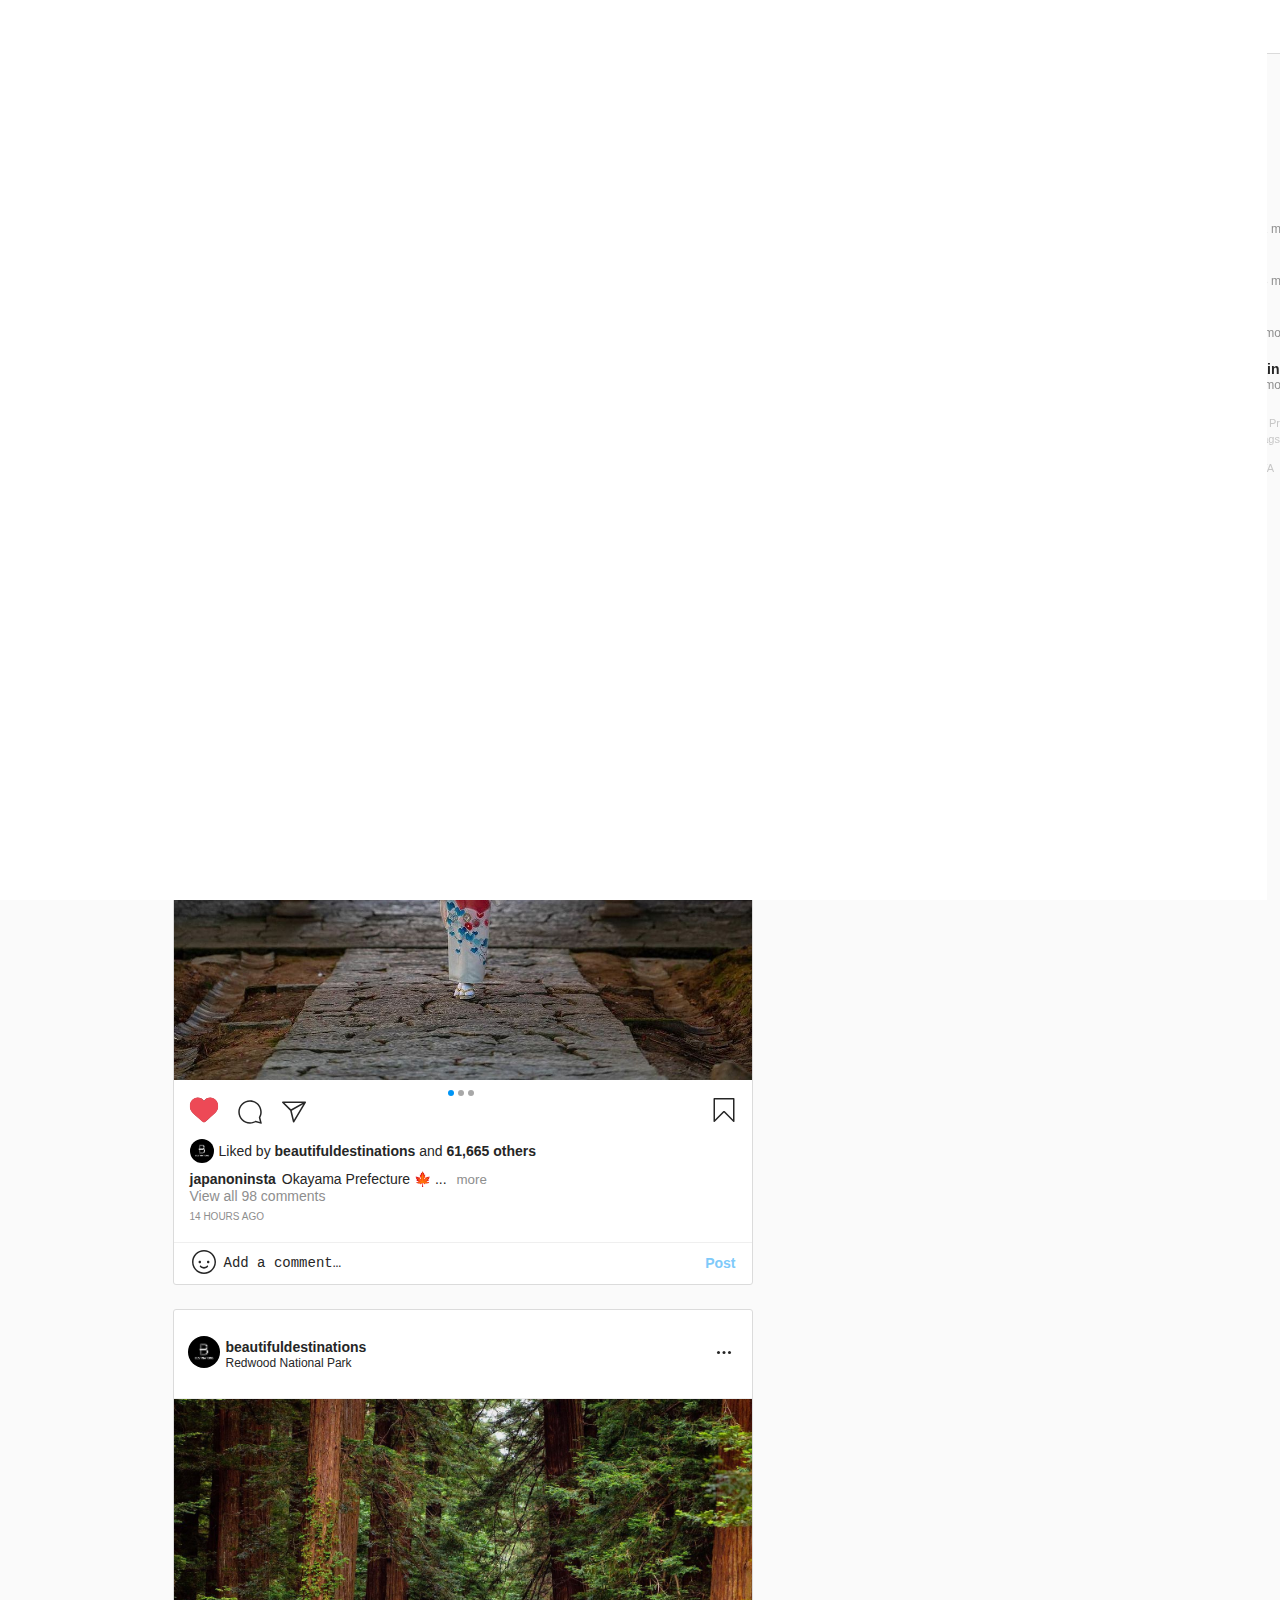
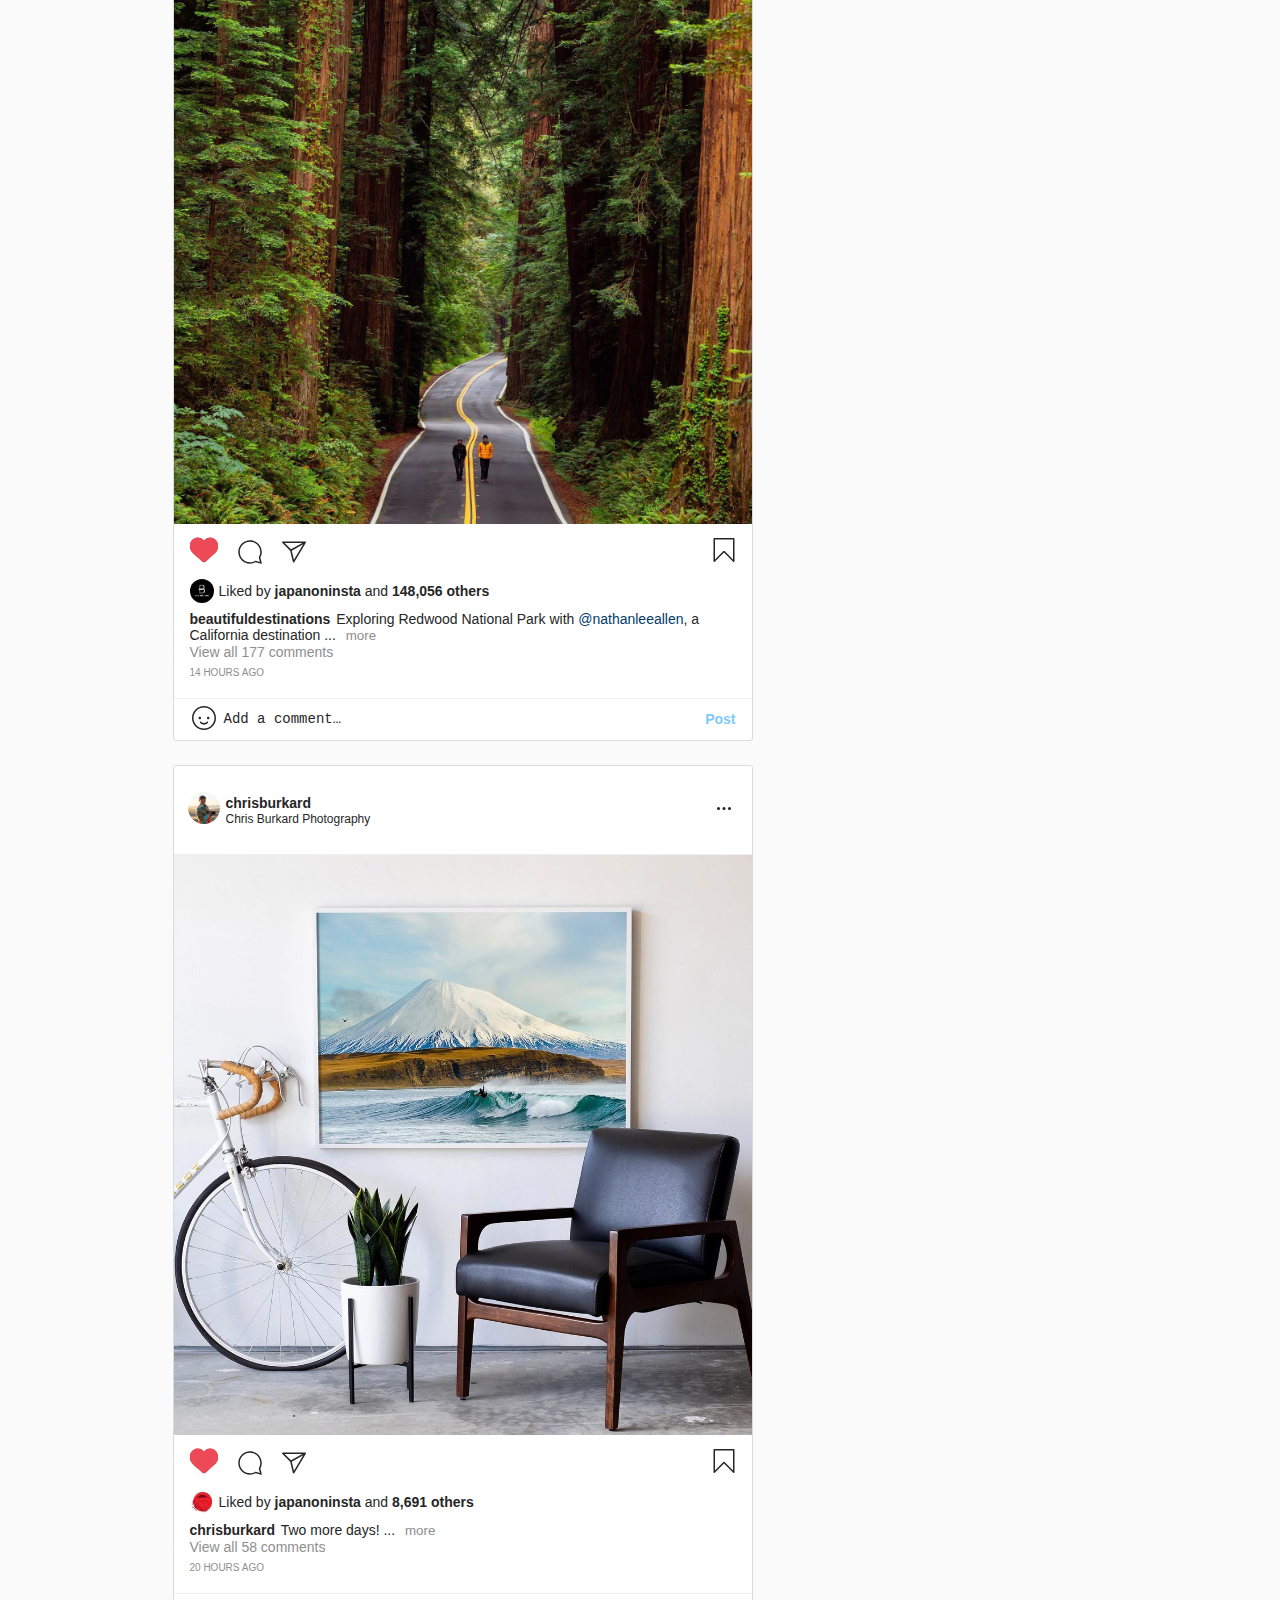
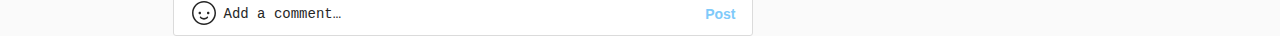
==== commit c9f03727: "home section completed and scss and js files organized" ====
--- a/index.html
+++ b/index.html
@@ -31,11 +31,11 @@
     <title>Instagram</title>
   </head>
 
-  <body>
+  <body class="no-scroll">
     <!-- loading screen -->
-    <!-- <div class="loading-screen">
+    <div class="loading-screen">
       <i class="fa-brands fa-instagram"></i>
-    </div> -->
+    </div>
     <!-- Start nav section -->
     <nav>
       <div class="container-fluid">
@@ -679,153 +679,171 @@
                           </button>
                         </div>
                         <div class="follower-post-box-like-save">
-                          <div class="follower-post-box-like-save-popup"><div
-                            class="follower-post-box-like-save-popup-triangle-1"
-                          ></div>
-                          <div
-                            class="follower-post-box-like-save-popup-triangle-2"
-                          ></div>
-                          <div class="follower-post-box-like-save-popup-inner">
+                          <div class="follower-post-box-like-save-popup">
                             <div
-                              class="follower-post-box-like-save-popup-header"
-                            >
-                              <span>Collections</span>
-                              <button><i class="fa-solid fa-plus"></i></button>
-                            </div>
-                            <div class="follower-post-box-like-save-popup-body">
+                              class="
+                                follower-post-box-like-save-popup-triangle-1
+                              "
+                            ></div>
+                            <div
+                              class="
+                                follower-post-box-like-save-popup-triangle-2
+                              "
+                            ></div>
+                            <div
+                              class="follower-post-box-like-save-popup-inner"
+                            >
                               <div
-                                class="
-                                  follower-post-box-like-save-popup-body-items
-                                "
+                                class="follower-post-box-like-save-popup-header"
+                              >
+                                <span>Collections</span>
+                                <button class="follower-post-box-like-save-popup-header-add-collections">
+                                  <i class="fa-solid fa-plus"></i>
+                                </button>
+                              </div>
+                              <div
+                                class="follower-post-box-like-save-popup-body"
                               >
                                 <div
                                   class="
-                                    follower-post-box-like-save-popup-body-items-img
+                                    follower-post-box-like-save-popup-body-items
                                   "
                                 >
-                                  <img src="assets/images/japan-2.jpg" alt="" />
+                                  <div
+                                    class="
+                                      follower-post-box-like-save-popup-body-items-img
+                                    "
+                                  >
+                                    <img
+                                      src="assets/images/japan-2.jpg"
+                                      alt=""
+                                    />
+                                  </div>
+                                  <span
+                                    class="
+                                      follower-post-box-like-save-popup-body-items-title
+                                    "
+                                    >Japan</span
+                                  >
                                 </div>
-                                <span
-                                  class="
-                                    follower-post-box-like-save-popup-body-items-title
-                                  "
-                                  >Japan</span
-                                >
-                              </div>
-                              <div
-                                class="
-                                  follower-post-box-like-save-popup-body-items
-                                "
-                              >
                                 <div
                                   class="
-                                    follower-post-box-like-save-popup-body-items-img
+                                    follower-post-box-like-save-popup-body-items
                                   "
                                 >
-                                  <img src="assets/images/bn-2.jpg" alt="" />
+                                  <div
+                                    class="
+                                      follower-post-box-like-save-popup-body-items-img
+                                    "
+                                  >
+                                    <img src="assets/images/bn-2.jpg" alt="" />
+                                  </div>
+                                  <span
+                                    class="
+                                      follower-post-box-like-save-popup-body-items-title
+                                    "
+                                    >Nature</span
+                                  >
                                 </div>
-                                <span
-                                  class="
-                                    follower-post-box-like-save-popup-body-items-title
-                                  "
-                                  >Nature</span
-                                >
-                              </div>
-                              <div
-                                class="
-                                  follower-post-box-like-save-popup-body-items
-                                "
-                              >
                                 <div
                                   class="
-                                    follower-post-box-like-save-popup-body-items-img
+                                    follower-post-box-like-save-popup-body-items
                                   "
                                 >
-                                  <img
-                                    src="assets/images/programming.webp"
-                                    alt=""
-                                  />
+                                  <div
+                                    class="
+                                      follower-post-box-like-save-popup-body-items-img
+                                    "
+                                  >
+                                    <img
+                                      src="assets/images/programming.webp"
+                                      alt=""
+                                    />
+                                  </div>
+                                  <span
+                                    class="
+                                      follower-post-box-like-save-popup-body-items-title
+                                    "
+                                    >Programming</span
+                                  >
                                 </div>
-                                <span
-                                  class="
-                                    follower-post-box-like-save-popup-body-items-title
-                                  "
-                                  >Programming</span
-                                >
-                              </div>
-                              <div
-                                class="
-                                  follower-post-box-like-save-popup-body-items
-                                "
-                              >
                                 <div
                                   class="
-                                    follower-post-box-like-save-popup-body-items-img
+                                    follower-post-box-like-save-popup-body-items
                                   "
                                 >
-                                  <img
-                                    src="assets/images/Manhwa-nanoMachine.jpg"
-                                    alt=""
-                                  />
+                                  <div
+                                    class="
+                                      follower-post-box-like-save-popup-body-items-img
+                                    "
+                                  >
+                                    <img
+                                      src="assets/images/Manhwa-nanoMachine.jpg"
+                                      alt=""
+                                    />
+                                  </div>
+                                  <span
+                                    class="
+                                      follower-post-box-like-save-popup-body-items-title
+                                    "
+                                    >Manhwa</span
+                                  >
                                 </div>
-                                <span
-                                  class="
-                                    follower-post-box-like-save-popup-body-items-title
-                                  "
-                                  >Manhwa</span
-                                >
-                              </div>
-                              <div
-                                class="
-                                  follower-post-box-like-save-popup-body-items
-                                "
-                              >
                                 <div
                                   class="
-                                    follower-post-box-like-save-popup-body-items-img
+                                    follower-post-box-like-save-popup-body-items
                                   "
                                 >
-                                  <img
-                                    src="assets/images/Onepunch-Man.jpg"
-                                    alt=""
-                                  />
+                                  <div
+                                    class="
+                                      follower-post-box-like-save-popup-body-items-img
+                                    "
+                                  >
+                                    <img
+                                      src="assets/images/Onepunch-Man.jpg"
+                                      alt=""
+                                    />
+                                  </div>
+                                  <span
+                                    class="
+                                      follower-post-box-like-save-popup-body-items-title
+                                    "
+                                    >Manga</span
+                                  >
                                 </div>
-                                <span
-                                  class="
-                                    follower-post-box-like-save-popup-body-items-title
-                                  "
-                                  >Manga</span
-                                >
-                              </div>
-                              <div
-                                class="
-                                  follower-post-box-like-save-popup-body-items
-                                "
-                              >
                                 <div
                                   class="
-                                    follower-post-box-like-save-popup-body-items-img
+                                    follower-post-box-like-save-popup-body-items
                                   "
                                 >
-                                  <img src="assets/images/memes.jpeg" alt="" />
+                                  <div
+                                    class="
+                                      follower-post-box-like-save-popup-body-items-img
+                                    "
+                                  >
+                                    <img
+                                      src="assets/images/memes.jpeg"
+                                      alt=""
+                                    />
+                                  </div>
+                                  <span
+                                    class="
+                                      follower-post-box-like-save-popup-body-items-title
+                                    "
+                                    >Memes</span
+                                  >
                                 </div>
-                                <span
-                                  class="
-                                    follower-post-box-like-save-popup-body-items-title
-                                  "
-                                  >Memes</span
-                                >
                               </div>
                             </div>
-                          </div></div>
-                          
+                          </div>
                           <button
                             class="
                               follower-post-box-like-comment-button
                               follower-post-box-like-comment-button-save
                             "
-                          >
+                          ><svg class="follower-post-box-like-comment-button-save-1" aria-label="Remove" class="_8-yf5 " color="#262626" fill="#262626" height="24" role="img" viewBox="0 0 48 48" width="24"><path d="M43.5 48c-.4 0-.8-.2-1.1-.4L24 28.9 5.6 47.6c-.4.4-1.1.6-1.6.3-.6-.2-1-.8-1-1.4v-45C3 .7 3.7 0 4.5 0h39c.8 0 1.5.7 1.5 1.5v45c0 .6-.4 1.2-.9 1.4-.2.1-.4.1-.6.1z"></path></svg>
                             <svg
+                             class="follower-post-box-like-comment-button-save-2"
                               aria-label="Save"
                               color="#262626"
                               fill="#262626"
@@ -838,6 +856,7 @@
                                 d="M43.5 48c-.4 0-.8-.2-1.1-.4L24 29 5.6 47.6c-.4.4-1.1.6-1.6.3-.6-.2-1-.8-1-1.4v-45C3 .7 3.7 0 4.5 0h39c.8 0 1.5.7 1.5 1.5v45c0 .6-.4 1.2-.9 1.4-.2.1-.4.1-.6.1zM24 26c.8 0 1.6.3 2.2.9l15.8 16V3H6v39.9l15.8-16c.6-.6 1.4-.9 2.2-.9z"
                               ></path>
                             </svg>
+                            
                           </button>
                         </div>
                       </div>
@@ -986,7 +1005,7 @@
                           </div>
 
                           <div class="follower-post-box-caption-see-comments">
-                            <a href="#">View all <span>177</span> comments</a>
+                            <a href="#">View all <span>98</span> comments</a>
                           </div>
                           <div class="follower-post-box-caption-post-time">
                             14 hours ago
@@ -1021,14 +1040,14 @@
                         <span class="">Post</span>
                       </div>
                     </div>
-                    <div class="follower-post-box">
+                    <div class="follower-post-box" >
                       <div class="follower-post-box-header">
                         <div class="follower-post-box-header-img">
                           <a href="#">
                             <img
-                              src="assets/images/bn-profile.jpg"
-                              alt="beautifuldestinations profile"
-                            />
+                            src="assets/images/bn-profile.jpg"
+                            alt="beautifuldestinations profile"
+                          />
                           </a>
                         </div>
                         <div class="follower-post-box-header-title">
@@ -1057,8 +1076,8 @@
                           <div class="follower-post-box-header-dropdown-img">
                             <div>
                               <img
-                                src="assets/images/bn-profile.jpg"
-                                alt="beautifuldestinations profile"
+                                src="assets/images/japan.jpg"
+                                alt="japanoninsta profile"
                               />
                             </div>
                             <div>
@@ -1074,29 +1093,29 @@
                           <div
                             class="follower-post-box-header-dropdown-follower"
                           >
-                            <div class="post">
-                              <p>11,169</p>
-                              <p>post</p>
-                            </div>
-                            <div class="followers">
-                              <p>22.6m</p>
-                              <p>following</p>
-                            </div>
-                            <div class="following">
-                              <p>43</p>
-                              <p>followers</p>
-                            </div>
+                          <div class="post">
+                            <p>11,169</p>
+                            <p>post</p>
+                          </div>
+                          <div class="followers">
+                            <p>22.6m</p>
+                            <p>following</p>
+                          </div>
+                          <div class="following">
+                            <p>43</p>
+                            <p>followers</p>
+                          </div>
                           </div>
                           <div class="follower-post-box-header-dropdown-post">
                             <a href=""
-                              ><img src="assets/images/bn-1.jpg" alt=""
-                            /></a>
-                            <a href=""
-                              ><img src="assets/images/bn-2.jpg" alt=""
-                            /></a>
-                            <a href=""
-                              ><img src="assets/images/bn-3.jpg" alt=""
-                            /></a>
+                            ><img src="assets/images/bn-1.jpg" alt=""
+                          /></a>
+                          <a href=""
+                            ><img src="assets/images/bn-2.jpg" alt=""
+                          /></a>
+                          <a href=""
+                            ><img src="assets/images/bn-3.jpg" alt=""
+                          /></a>
                           </div>
                           <div class="follower-post-box-header-dropdown-follow">
                             <button>Message</button>
@@ -1111,190 +1130,57 @@
                             alt="beautifuldestinations photo 1"
                           />
                         </div>
-
-                        <div
-                          style="margin-top: 12px"
-                          class="follower-post-box-like"
-                        >
-                          <div class="follower-post-box-like-comment">
-                            <button
+                      </div>
+                      <div class="follower-post-box-like" style="margin-top: 12px;">
+                        <div class="follower-post-box-like-comment">
+                          <button
+                            class="
+                              follower-post-box-like-comment-button
+                              follower-post-box-like-comment-button-like
+                            "
+                          >
+                            <svg
+                              aria-label="Unlike"
                               class="
-                                follower-post-box-like-comment-button
-                                follower-post-box-like-comment-button-like
+                                _8-yf5
+                                follower-post-box-like-comment-button-like-1
                               "
-                            >
-                              <svg
-                                aria-label="Unlike"
-                                class="
-                                  _8-yf5
-                                  follower-post-box-like-comment-button-like-1
-                                "
-                                color="#ed4956"
-                                fill="#ed4956"
-                                height="28"
-                                role="img"
-                                viewBox="0 0 48 48"
-                                width="28"
-                              >
-                                <path
-                                  d="M34.6 3.1c-4.5 0-7.9 1.8-10.6 5.6-2.7-3.7-6.1-5.5-10.6-5.5C6 3.1 0 9.6 0 17.6c0 7.3 5.4 12 10.6 16.5.6.5 1.3 1.1 1.9 1.7l2.3 2c4.4 3.9 6.6 5.9 7.6 6.5.5.3 1.1.5 1.6.5s1.1-.2 1.6-.5c1-.6 2.8-2.2 7.8-6.8l2-1.8c.7-.6 1.3-1.2 2-1.7C42.7 29.6 48 25 48 17.6c0-8-6-14.5-13.4-14.5z"
-                                ></path>
-                              </svg>
-                              <svg
-                                class="
-                                  follower-post-box-like-comment-button-like-2
-                                "
-                                aria-label="Like"
-                                color="#262626"
-                                fill="#262626"
-                                height="28"
-                                role="img"
-                                viewBox="0 0 48 48"
-                                width="28"
-                              >
-                                <path
-                                  d="M34.6 6.1c5.7 0 10.4 5.2 10.4 11.5 0 6.8-5.9 11-11.5 16S25 41.3 24 41.9c-1.1-.7-4.7-4-9.5-8.3-5.7-5-11.5-9.2-11.5-16C3 11.3 7.7 6.1 13.4 6.1c4.2 0 6.5 2 8.1 4.3 1.9 2.6 2.2 3.9 2.5 3.9.3 0 .6-1.3 2.5-3.9 1.6-2.3 3.9-4.3 8.1-4.3m0-3c-4.5 0-7.9 1.8-10.6 5.6-2.7-3.7-6.1-5.5-10.6-5.5C6 3.1 0 9.6 0 17.6c0 7.3 5.4 12 10.6 16.5.6.5 1.3 1.1 1.9 1.7l2.3 2c4.4 3.9 6.6 5.9 7.6 6.5.5.3 1.1.5 1.6.5.6 0 1.1-.2 1.6-.5 1-.6 2.8-2.2 7.8-6.8l2-1.8c.7-.6 1.3-1.2 2-1.7C42.7 29.6 48 25 48 17.6c0-8-6-14.5-13.4-14.5z"
-                                ></path>
-                              </svg>
-                            </button>
-                            <button
+                              color="#ed4956"
+                              fill="#ed4956"
+                              height="28"
+                              role="img"
+                              viewBox="0 0 48 48"
+                              width="28"
+                            >
+                              <path
+                                d="M34.6 3.1c-4.5 0-7.9 1.8-10.6 5.6-2.7-3.7-6.1-5.5-10.6-5.5C6 3.1 0 9.6 0 17.6c0 7.3 5.4 12 10.6 16.5.6.5 1.3 1.1 1.9 1.7l2.3 2c4.4 3.9 6.6 5.9 7.6 6.5.5.3 1.1.5 1.6.5s1.1-.2 1.6-.5c1-.6 2.8-2.2 7.8-6.8l2-1.8c.7-.6 1.3-1.2 2-1.7C42.7 29.6 48 25 48 17.6c0-8-6-14.5-13.4-14.5z"
+                              ></path>
+                            </svg>
+                            <svg
                               class="
-                                follower-post-box-like-comment-button
-                                follower-post-box-like-comment-button-comment
+                                follower-post-box-like-comment-button-like-2
                               "
-                            >
-                              <svg
-                                aria-label="Comment"
-                                color="#262626"
-                                fill="#262626"
-                                height="24"
-                                role="img"
-                                viewBox="0 0 48 48"
-                                width="24"
-                              >
-                                <path
-                                  clip-rule="evenodd"
-                                  d="M47.5 46.1l-2.8-11c1.8-3.3 2.8-7.1 2.8-11.1C47.5 11 37 .5 24 .5S.5 11 .5 24 11 47.5 24 47.5c4 0 7.8-1 11.1-2.8l11 2.8c.8.2 1.6-.6 1.4-1.4zm-3-22.1c0 4-1 7-2.6 10-.2.4-.3.9-.2 1.4l2.1 8.4-8.3-2.1c-.5-.1-1-.1-1.4.2-1.8 1-5.2 2.6-10 2.6-11.4 0-20.6-9.2-20.6-20.5S12.7 3.5 24 3.5 44.5 12.7 44.5 24z"
-                                  fill-rule="evenodd"
-                                ></path>
-                              </svg>
-                            </button>
-                            <button
-                              class="
-                                follower-post-box-like-comment-button
-                                follower-post-box-like-comment-button-share
-                              "
-                            >
-                              <svg
-                                aria-label="Share Post"
-                                color="#262626"
-                                fill="#262626"
-                                height="24"
-                                role="img"
-                                viewBox="0 0 48 48"
-                                width="24"
-                              >
-                                <path
-                                  d="M47.8 3.8c-.3-.5-.8-.8-1.3-.8h-45C.9 3.1.3 3.5.1 4S0 5.2.4 5.7l15.9 15.6 5.5 22.6c.1.6.6 1 1.2 1.1h.2c.5 0 1-.3 1.3-.7l23.2-39c.4-.4.4-1 .1-1.5zM5.2 6.1h35.5L18 18.7 5.2 6.1zm18.7 33.6l-4.4-18.4L42.4 8.6 23.9 39.7z"
-                                ></path>
-                              </svg>
-                            </button>
-                          </div>
-                          <div class="follower-post-box-like-save">
-                            <button
-                              class="
-                                follower-post-box-like-comment-button
-                                follower-post-box-like-comment-button-save
-                              "
-                            >
-                              <svg
-                                aria-label="Save"
-                                color="#262626"
-                                fill="#262626"
-                                height="24"
-                                role="img"
-                                viewBox="0 0 48 48"
-                                width="24"
-                              >
-                                <path
-                                  d="M43.5 48c-.4 0-.8-.2-1.1-.4L24 29 5.6 47.6c-.4.4-1.1.6-1.6.3-.6-.2-1-.8-1-1.4v-45C3 .7 3.7 0 4.5 0h39c.8 0 1.5.7 1.5 1.5v45c0 .6-.4 1.2-.9 1.4-.2.1-.4.1-.6.1zM24 26c.8 0 1.6.3 2.2.9l15.8 16V3H6v39.9l15.8-16c.6-.6 1.4-.9 2.2-.9z"
-                                ></path>
-                              </svg>
-                            </button>
-                          </div>
-                        </div>
-                        <div class="follower-post-box-liked-by">
-                          <img
-                            src="assets/images/bn-profile.jpg"
-                            alt="beautifuldestinations profile"
-                          />
-                          <p>
-                            Liked by <strong>japanoninsta</strong> and
-                            <strong>148,056 others</strong>
-                          </p>
-                        </div>
-                        <div class="follower-post-box-caption">
-                          <div>
-                            <span class="follower-post-box-caption-account-name"
-                              ><a href="#">beautifuldestinations</a></span
-                            >
-                            <span class="follower-post-box-caption-topic">
-                              Exploring Redwood National Park with
-                              <a href="#">@nathanleeallen</a>, a California
-                              destination
-                            </span>
-                            <span class="follower-post-box-caption-3dots"
-                              >...</span
-                            >
-                            <button class="follower-post-box-caption-more">
-                              more
-                            </button>
-                            <div
-                              class="follower-post-box-caption-totall-caption"
-                            >
-                              <span
-                                >Exploring Redwood National Park with
-                                <a
-                                  class="notranslate"
-                                  href="/nathanleeallen/"
-                                  tabindex="0"
-                                  >@nathanleeallen</a
-                                >, a California destination that's home to some
-                                of the largest trees in the world, which can
-                                grow up to 240 feet! 🌲<br /><br />If you're in
-                                for a special treat, head to Sequoia Park Zoo in
-                                Eureka and find the Redwood Skywalk for
-                                unparalleled views of this amazing forest. 😉<br /><br />Have
-                                you been here? What are your favorite national
-                                parks in the USA? 🇺🇸<br /><br /><a
-                                  class="xil3i"
-                                  href="/explore/tags/visittheusa/"
-                                  tabindex="0"
-                                  >#VisitTheUSA</a
-                                ><br /><br />📸
-                                <a
-                                  class="notranslate"
-                                  href="/nathanleeallen/"
-                                  tabindex="0"
-                                  >@nathanleeallen</a
-                                >
-                                <br />📍 Redwood National Park, California,
-                                USA</span
-                              >
-                            </div>
-
-                            <div class="follower-post-box-caption-see-comments">
-                              <a href="#">View all <span>177</span> comments</a>
-                            </div>
-                            <div class="follower-post-box-caption-post-time">
-                              14 hours ago
-                            </div>
-                          </div>
-                        </div>
-                        <div class="follower-post-box-comment">
-                          <button id="emoji2">
+                              aria-label="Like"
+                              color="#262626"
+                              fill="#262626"
+                              height="28"
+                              role="img"
+                              viewBox="0 0 48 48"
+                              width="28"
+                            >
+                              <path
+                                d="M34.6 6.1c5.7 0 10.4 5.2 10.4 11.5 0 6.8-5.9 11-11.5 16S25 41.3 24 41.9c-1.1-.7-4.7-4-9.5-8.3-5.7-5-11.5-9.2-11.5-16C3 11.3 7.7 6.1 13.4 6.1c4.2 0 6.5 2 8.1 4.3 1.9 2.6 2.2 3.9 2.5 3.9.3 0 .6-1.3 2.5-3.9 1.6-2.3 3.9-4.3 8.1-4.3m0-3c-4.5 0-7.9 1.8-10.6 5.6-2.7-3.7-6.1-5.5-10.6-5.5C6 3.1 0 9.6 0 17.6c0 7.3 5.4 12 10.6 16.5.6.5 1.3 1.1 1.9 1.7l2.3 2c4.4 3.9 6.6 5.9 7.6 6.5.5.3 1.1.5 1.6.5.6 0 1.1-.2 1.6-.5 1-.6 2.8-2.2 7.8-6.8l2-1.8c.7-.6 1.3-1.2 2-1.7C42.7 29.6 48 25 48 17.6c0-8-6-14.5-13.4-14.5z"
+                              ></path>
+                            </svg>
+                          </button>
+                          <button
+                            class="
+                              follower-post-box-like-comment-button
+                              follower-post-box-like-comment-button-comment
+                            "
+                          >
                             <svg
-                              class="_8-yf5"
+                              aria-label="Comment"
                               color="#262626"
                               fill="#262626"
                               height="24"
@@ -1303,32 +1189,319 @@
                               width="24"
                             >
                               <path
-                                d="M24 48C10.8 48 0 37.2 0 24S10.8 0 24 0s24 10.8 24 24-10.8 24-24 24zm0-45C12.4 3 3 12.4 3 24s9.4 21 21 21 21-9.4 21-21S35.6 3 24 3z"
-                              ></path>
-                              <path
-                                d="M34.9 24c0-1.4-1.1-2.5-2.5-2.5s-2.5 1.1-2.5 2.5 1.1 2.5 2.5 2.5 2.5-1.1 2.5-2.5zm-21.8 0c0-1.4 1.1-2.5 2.5-2.5s2.5 1.1 2.5 2.5-1.1 2.5-2.5 2.5-2.5-1.1-2.5-2.5zM24 37.3c-5.2 0-8-3.5-8.2-3.7-.5-.6-.4-1.6.2-2.1.6-.5 1.6-.4 2.1.2.1.1 2.1 2.5 5.8 2.5 3.7 0 5.8-2.5 5.8-2.5.5-.6 1.5-.7 2.1-.2.6.5.7 1.5.2 2.1 0 .2-2.8 3.7-8 3.7z"
+                                clip-rule="evenodd"
+                                d="M47.5 46.1l-2.8-11c1.8-3.3 2.8-7.1 2.8-11.1C47.5 11 37 .5 24 .5S.5 11 .5 24 11 47.5 24 47.5c4 0 7.8-1 11.1-2.8l11 2.8c.8.2 1.6-.6 1.4-1.4zm-3-22.1c0 4-1 7-2.6 10-.2.4-.3.9-.2 1.4l2.1 8.4-8.3-2.1c-.5-.1-1-.1-1.4.2-1.8 1-5.2 2.6-10 2.6-11.4 0-20.6-9.2-20.6-20.5S12.7 3.5 24 3.5 44.5 12.7 44.5 24z"
+                                fill-rule="evenodd"
                               ></path>
                             </svg>
                           </button>
-                          <textarea
-                            placeholder="Add a comment…"
-                            class="comment-send"
-                            cols="56"
-                            rows="2"
-                          ></textarea>
-                          <span class="">Post</span>
-                        </div>
-                      </div>
-                    </div>
+                          <button
+                            class="
+                              follower-post-box-like-comment-button
+                              follower-post-box-like-comment-button-share
+                            "
+                          >
+                            <svg
+                              aria-label="Share Post"
+                              color="#262626"
+                              fill="#262626"
+                              height="24"
+                              role="img"
+                              viewBox="0 0 48 48"
+                              width="24"
+                            >
+                              <path
+                                d="M47.8 3.8c-.3-.5-.8-.8-1.3-.8h-45C.9 3.1.3 3.5.1 4S0 5.2.4 5.7l15.9 15.6 5.5 22.6c.1.6.6 1 1.2 1.1h.2c.5 0 1-.3 1.3-.7l23.2-39c.4-.4.4-1 .1-1.5zM5.2 6.1h35.5L18 18.7 5.2 6.1zm18.7 33.6l-4.4-18.4L42.4 8.6 23.9 39.7z"
+                              ></path>
+                            </svg>
+                          </button>
+                        </div>
+                        <div class="follower-post-box-like-save">
+                          <div class="follower-post-box-like-save-popup">
+                            <div
+                              class="
+                                follower-post-box-like-save-popup-triangle-1
+                              "
+                            ></div>
+                            <div
+                              class="
+                                follower-post-box-like-save-popup-triangle-2
+                              "
+                            ></div>
+                            <div
+                              class="follower-post-box-like-save-popup-inner"
+                            >
+                              <div
+                                class="follower-post-box-like-save-popup-header"
+                              >
+                                <span>Collections</span>
+                                <button class="follower-post-box-like-save-popup-header-add-collections">
+                                  <i class="fa-solid fa-plus"></i>
+                                </button>
+                              </div>
+                              <div
+                                class="follower-post-box-like-save-popup-body"
+                              >
+                                <div
+                                  class="
+                                    follower-post-box-like-save-popup-body-items
+                                  "
+                                >
+                                  <div
+                                    class="
+                                      follower-post-box-like-save-popup-body-items-img
+                                    "
+                                  >
+                                    <img
+                                      src="assets/images/japan-2.jpg"
+                                      alt=""
+                                    />
+                                  </div>
+                                  <span
+                                    class="
+                                      follower-post-box-like-save-popup-body-items-title
+                                    "
+                                    >Japan</span
+                                  >
+                                </div>
+                                <div
+                                  class="
+                                    follower-post-box-like-save-popup-body-items
+                                  "
+                                >
+                                  <div
+                                    class="
+                                      follower-post-box-like-save-popup-body-items-img
+                                    "
+                                  >
+                                    <img src="assets/images/bn-2.jpg" alt="" />
+                                  </div>
+                                  <span
+                                    class="
+                                      follower-post-box-like-save-popup-body-items-title
+                                    "
+                                    >Nature</span
+                                  >
+                                </div>
+                                <div
+                                  class="
+                                    follower-post-box-like-save-popup-body-items
+                                  "
+                                >
+                                  <div
+                                    class="
+                                      follower-post-box-like-save-popup-body-items-img
+                                    "
+                                  >
+                                    <img
+                                      src="assets/images/programming.webp"
+                                      alt=""
+                                    />
+                                  </div>
+                                  <span
+                                    class="
+                                      follower-post-box-like-save-popup-body-items-title
+                                    "
+                                    >Programming</span
+                                  >
+                                </div>
+                                <div
+                                  class="
+                                    follower-post-box-like-save-popup-body-items
+                                  "
+                                >
+                                  <div
+                                    class="
+                                      follower-post-box-like-save-popup-body-items-img
+                                    "
+                                  >
+                                    <img
+                                      src="assets/images/Manhwa-nanoMachine.jpg"
+                                      alt=""
+                                    />
+                                  </div>
+                                  <span
+                                    class="
+                                      follower-post-box-like-save-popup-body-items-title
+                                    "
+                                    >Manhwa</span
+                                  >
+                                </div>
+                                <div
+                                  class="
+                                    follower-post-box-like-save-popup-body-items
+                                  "
+                                >
+                                  <div
+                                    class="
+                                      follower-post-box-like-save-popup-body-items-img
+                                    "
+                                  >
+                                    <img
+                                      src="assets/images/Onepunch-Man.jpg"
+                                      alt=""
+                                    />
+                                  </div>
+                                  <span
+                                    class="
+                                      follower-post-box-like-save-popup-body-items-title
+                                    "
+                                    >Manga</span
+                                  >
+                                </div>
+                                <div
+                                  class="
+                                    follower-post-box-like-save-popup-body-items
+                                  "
+                                >
+                                  <div
+                                    class="
+                                      follower-post-box-like-save-popup-body-items-img
+                                    "
+                                  >
+                                    <img
+                                      src="assets/images/memes.jpeg"
+                                      alt=""
+                                    />
+                                  </div>
+                                  <span
+                                    class="
+                                      follower-post-box-like-save-popup-body-items-title
+                                    "
+                                    >Memes</span
+                                  >
+                                </div>
+                              </div>
+                            </div>
+                          </div>
+                          <button
+                            class="
+                              follower-post-box-like-comment-button
+                              follower-post-box-like-comment-button-save
+                            "
+                          ><svg class="follower-post-box-like-comment-button-save-1" aria-label="Remove" class="_8-yf5 " color="#262626" fill="#262626" height="24" role="img" viewBox="0 0 48 48" width="24"><path d="M43.5 48c-.4 0-.8-.2-1.1-.4L24 28.9 5.6 47.6c-.4.4-1.1.6-1.6.3-.6-.2-1-.8-1-1.4v-45C3 .7 3.7 0 4.5 0h39c.8 0 1.5.7 1.5 1.5v45c0 .6-.4 1.2-.9 1.4-.2.1-.4.1-.6.1z"></path></svg>
+                            <svg
+                             class="follower-post-box-like-comment-button-save-2"
+                              aria-label="Save"
+                              color="#262626"
+                              fill="#262626"
+                              height="24"
+                              role="img"
+                              viewBox="0 0 48 48"
+                              width="24"
+                            >
+                              <path
+                                d="M43.5 48c-.4 0-.8-.2-1.1-.4L24 29 5.6 47.6c-.4.4-1.1.6-1.6.3-.6-.2-1-.8-1-1.4v-45C3 .7 3.7 0 4.5 0h39c.8 0 1.5.7 1.5 1.5v45c0 .6-.4 1.2-.9 1.4-.2.1-.4.1-.6.1zM24 26c.8 0 1.6.3 2.2.9l15.8 16V3H6v39.9l15.8-16c.6-.6 1.4-.9 2.2-.9z"
+                              ></path>
+                            </svg>
+                            
+                          </button>
+                        </div>
+                      </div>
+                      <div class="follower-post-box-liked-by">
+                        <img
+                        src="assets/images/bn-profile.jpg"
+                        alt="beautifuldestinations profile"
+                      />
+                      <p>
+                        Liked by <strong>japanoninsta</strong> and
+                        <strong>148,056 others</strong>
+                      </p>
+                      </div>
+                      <div class="follower-post-box-caption">
+                        <div>
+                          <span class="follower-post-box-caption-account-name"
+                            ><a href="#">beautifuldestinations</a></span
+                          >
+                          <span class="follower-post-box-caption-topic">
+                            Exploring Redwood National Park with
+                            <a href="#">@nathanleeallen</a>, a California
+                            destination
+                          </span>
+                          <span class="follower-post-box-caption-3dots"
+                            >...</span
+                          >
+                          <button class="follower-post-box-caption-more">
+                            more
+                          </button>
+                          <div
+                            class="follower-post-box-caption-totall-caption"
+                          >
+                            <span
+                              >Exploring Redwood National Park with
+                              <a
+                                class="notranslate"
+                                href="/nathanleeallen/"
+                                tabindex="0"
+                                >@nathanleeallen</a
+                              >, a California destination that's home to some
+                              of the largest trees in the world, which can
+                              grow up to 240 feet! 🌲<br /><br />If you're in
+                              for a special treat, head to Sequoia Park Zoo in
+                              Eureka and find the Redwood Skywalk for
+                              unparalleled views of this amazing forest. 😉<br /><br />Have
+                              you been here? What are your favorite national
+                              parks in the USA? 🇺🇸<br /><br /><a
+                                class="xil3i"
+                                href="/explore/tags/visittheusa/"
+                                tabindex="0"
+                                >#VisitTheUSA</a
+                              ><br /><br />📸
+                              <a
+                                class="notranslate"
+                                href="/nathanleeallen/"
+                                tabindex="0"
+                                >@nathanleeallen</a
+                              >
+                              <br />📍 Redwood National Park, California,
+                              USA</span
+                            >
+                          </div>
 
-                    <div class="follower-post-box">
+                          <div class="follower-post-box-caption-see-comments">
+                            <a href="#">View all <span>177</span> comments</a>
+                          </div>
+                          <div class="follower-post-box-caption-post-time">
+                            14 hours ago
+                          </div>
+                        </div>
+                      </div>
+                      <div class="follower-post-box-comment">
+                        <button id="emoji1">
+                          <svg
+                            class="_8-yf5"
+                            color="#262626"
+                            fill="#262626"
+                            height="24"
+                            role="img"
+                            viewBox="0 0 48 48"
+                            width="24"
+                          >
+                            <path
+                              d="M24 48C10.8 48 0 37.2 0 24S10.8 0 24 0s24 10.8 24 24-10.8 24-24 24zm0-45C12.4 3 3 12.4 3 24s9.4 21 21 21 21-9.4 21-21S35.6 3 24 3z"
+                            ></path>
+                            <path
+                              d="M34.9 24c0-1.4-1.1-2.5-2.5-2.5s-2.5 1.1-2.5 2.5 1.1 2.5 2.5 2.5 2.5-1.1 2.5-2.5zm-21.8 0c0-1.4 1.1-2.5 2.5-2.5s2.5 1.1 2.5 2.5-1.1 2.5-2.5 2.5-2.5-1.1-2.5-2.5zM24 37.3c-5.2 0-8-3.5-8.2-3.7-.5-.6-.4-1.6.2-2.1.6-.5 1.6-.4 2.1.2.1.1 2.1 2.5 5.8 2.5 3.7 0 5.8-2.5 5.8-2.5.5-.6 1.5-.7 2.1-.2.6.5.7 1.5.2 2.1 0 .2-2.8 3.7-8 3.7z"
+                            ></path>
+                          </svg>
+                        </button>
+                        <textarea
+                          placeholder="Add a comment…"
+                          class="comment-send"
+                          cols="56"
+                          rows="2"
+                        ></textarea>
+                        <span class="">Post</span>
+                      </div>
+                    </div>
+                    <div class="follower-post-box" >
                       <div class="follower-post-box-header">
                         <div class="follower-post-box-header-img">
                           <a href="#">
                             <img
-                              src="assets/images/chrisburkard-profile.jpg"
-                              alt="chrisburkard profile"
-                            />
+                            src="assets/images/chrisburkard-profile.jpg"
+                            alt="chrisburkard profile"
+                          />
                           </a>
                         </div>
                         <div class="follower-post-box-header-title">
@@ -1357,9 +1530,9 @@
                           <div class="follower-post-box-header-dropdown-img">
                             <div>
                               <img
-                                src="assets/images/chrisburkard-profile.jpg"
-                                alt="beautifuldestinations profile"
-                              />
+                              src="assets/images/chrisburkard-profile.jpg"
+                              alt="chrisburkard profile"
+                            />
                             </div>
                             <div>
                               <a href="#">chrisburkard</a>
@@ -1372,35 +1545,35 @@
                           <div
                             class="follower-post-box-header-dropdown-follower"
                           >
-                            <div class="post">
-                              <p>4,088</p>
-                              <p>post</p>
-                            </div>
-                            <div class="followers">
-                              <p>3.6m</p>
-                              <p>following</p>
-                            </div>
-                            <div class="following">
-                              <p>959</p>
-                              <p>followers</p>
-                            </div>
+                          <div class="post">
+                            <p>4,088</p>
+                            <p>post</p>
+                          </div>
+                          <div class="followers">
+                            <p>3.6m</p>
+                            <p>following</p>
+                          </div>
+                          <div class="following">
+                            <p>959</p>
+                            <p>followers</p>
+                          </div>
                           </div>
                           <div class="follower-post-box-header-dropdown-post">
                             <a href=""
-                              ><img
-                                src="assets/images/chrisburkard-1.jpg"
-                                alt=""
-                            /></a>
-                            <a href=""
-                              ><img
-                                src="assets/images/chrisburkard-2.jpg"
-                                alt=""
-                            /></a>
-                            <a href=""
-                              ><img
-                                src="assets/images/chrisburkard-3jpg"
-                                alt=""
-                            /></a>
+                            ><img
+                              src="assets/images/chrisburkard-1.jpg"
+                              alt=""
+                          /></a>
+                          <a href=""
+                            ><img
+                              src="assets/images/chrisburkard-2.jpg"
+                              alt=""
+                          /></a>
+                          <a href=""
+                            ><img
+                              src="assets/images/chrisburkard-3jpg"
+                              alt=""
+                          /></a>
                           </div>
                           <div class="follower-post-box-header-dropdown-follow">
                             <button>Message</button>
@@ -1411,185 +1584,61 @@
                       <div class="follower-post-box-media">
                         <div class="follower-post-box-media-img">
                           <img
-                            src="assets/images/chrisburkard-1.jpg"
-                            alt="beautifuldestinations photo 1"
-                          />
-                        </div>
-
-                        <div
-                          style="margin-top: 12px"
-                          class="follower-post-box-like"
-                        >
-                          <div class="follower-post-box-like-comment">
-                            <button
+                          src="assets/images/chrisburkard-1.jpg"
+                          alt="chrisburkard photo 1"
+                        />
+                        </div>
+                      </div>
+                      <div class="follower-post-box-like" style="margin-top: 12px;">
+                        <div class="follower-post-box-like-comment">
+                          <button
+                            class="
+                              follower-post-box-like-comment-button
+                              follower-post-box-like-comment-button-like
+                            "
+                          >
+                            <svg
+                              aria-label="Unlike"
                               class="
-                                follower-post-box-like-comment-button
-                                follower-post-box-like-comment-button-like
+                                _8-yf5
+                                follower-post-box-like-comment-button-like-1
                               "
-                            >
-                              <svg
-                                aria-label="Unlike"
-                                class="
-                                  _8-yf5
-                                  follower-post-box-like-comment-button-like-1
-                                "
-                                color="#ed4956"
-                                fill="#ed4956"
-                                height="28"
-                                role="img"
-                                viewBox="0 0 48 48"
-                                width="28"
-                              >
-                                <path
-                                  d="M34.6 3.1c-4.5 0-7.9 1.8-10.6 5.6-2.7-3.7-6.1-5.5-10.6-5.5C6 3.1 0 9.6 0 17.6c0 7.3 5.4 12 10.6 16.5.6.5 1.3 1.1 1.9 1.7l2.3 2c4.4 3.9 6.6 5.9 7.6 6.5.5.3 1.1.5 1.6.5s1.1-.2 1.6-.5c1-.6 2.8-2.2 7.8-6.8l2-1.8c.7-.6 1.3-1.2 2-1.7C42.7 29.6 48 25 48 17.6c0-8-6-14.5-13.4-14.5z"
-                                ></path>
-                              </svg>
-                              <svg
-                                class="
-                                  follower-post-box-like-comment-button-like-2
-                                "
-                                aria-label="Like"
-                                color="#262626"
-                                fill="#262626"
-                                height="28"
-                                role="img"
-                                viewBox="0 0 48 48"
-                                width="28"
-                              >
-                                <path
-                                  d="M34.6 6.1c5.7 0 10.4 5.2 10.4 11.5 0 6.8-5.9 11-11.5 16S25 41.3 24 41.9c-1.1-.7-4.7-4-9.5-8.3-5.7-5-11.5-9.2-11.5-16C3 11.3 7.7 6.1 13.4 6.1c4.2 0 6.5 2 8.1 4.3 1.9 2.6 2.2 3.9 2.5 3.9.3 0 .6-1.3 2.5-3.9 1.6-2.3 3.9-4.3 8.1-4.3m0-3c-4.5 0-7.9 1.8-10.6 5.6-2.7-3.7-6.1-5.5-10.6-5.5C6 3.1 0 9.6 0 17.6c0 7.3 5.4 12 10.6 16.5.6.5 1.3 1.1 1.9 1.7l2.3 2c4.4 3.9 6.6 5.9 7.6 6.5.5.3 1.1.5 1.6.5.6 0 1.1-.2 1.6-.5 1-.6 2.8-2.2 7.8-6.8l2-1.8c.7-.6 1.3-1.2 2-1.7C42.7 29.6 48 25 48 17.6c0-8-6-14.5-13.4-14.5z"
-                                ></path>
-                              </svg>
-                            </button>
-                            <button
+                              color="#ed4956"
+                              fill="#ed4956"
+                              height="28"
+                              role="img"
+                              viewBox="0 0 48 48"
+                              width="28"
+                            >
+                              <path
+                                d="M34.6 3.1c-4.5 0-7.9 1.8-10.6 5.6-2.7-3.7-6.1-5.5-10.6-5.5C6 3.1 0 9.6 0 17.6c0 7.3 5.4 12 10.6 16.5.6.5 1.3 1.1 1.9 1.7l2.3 2c4.4 3.9 6.6 5.9 7.6 6.5.5.3 1.1.5 1.6.5s1.1-.2 1.6-.5c1-.6 2.8-2.2 7.8-6.8l2-1.8c.7-.6 1.3-1.2 2-1.7C42.7 29.6 48 25 48 17.6c0-8-6-14.5-13.4-14.5z"
+                              ></path>
+                            </svg>
+                            <svg
                               class="
-                                follower-post-box-like-comment-button
-                                follower-post-box-like-comment-button-comment
+                                follower-post-box-like-comment-button-like-2
                               "
-                            >
-                              <svg
-                                aria-label="Comment"
-                                color="#262626"
-                                fill="#262626"
-                                height="24"
-                                role="img"
-                                viewBox="0 0 48 48"
-                                width="24"
-                              >
-                                <path
-                                  clip-rule="evenodd"
-                                  d="M47.5 46.1l-2.8-11c1.8-3.3 2.8-7.1 2.8-11.1C47.5 11 37 .5 24 .5S.5 11 .5 24 11 47.5 24 47.5c4 0 7.8-1 11.1-2.8l11 2.8c.8.2 1.6-.6 1.4-1.4zm-3-22.1c0 4-1 7-2.6 10-.2.4-.3.9-.2 1.4l2.1 8.4-8.3-2.1c-.5-.1-1-.1-1.4.2-1.8 1-5.2 2.6-10 2.6-11.4 0-20.6-9.2-20.6-20.5S12.7 3.5 24 3.5 44.5 12.7 44.5 24z"
-                                  fill-rule="evenodd"
-                                ></path>
-                              </svg>
-                            </button>
-                            <button
-                              class="
-                                follower-post-box-like-comment-button
-                                follower-post-box-like-comment-button-share
-                              "
-                            >
-                              <svg
-                                aria-label="Share Post"
-                                color="#262626"
-                                fill="#262626"
-                                height="24"
-                                role="img"
-                                viewBox="0 0 48 48"
-                                width="24"
-                              >
-                                <path
-                                  d="M47.8 3.8c-.3-.5-.8-.8-1.3-.8h-45C.9 3.1.3 3.5.1 4S0 5.2.4 5.7l15.9 15.6 5.5 22.6c.1.6.6 1 1.2 1.1h.2c.5 0 1-.3 1.3-.7l23.2-39c.4-.4.4-1 .1-1.5zM5.2 6.1h35.5L18 18.7 5.2 6.1zm18.7 33.6l-4.4-18.4L42.4 8.6 23.9 39.7z"
-                                ></path>
-                              </svg>
-                            </button>
-                          </div>
-                          <div class="follower-post-box-like-save">
-                            <button
-                              class="
-                                follower-post-box-like-comment-button
-                                follower-post-box-like-comment-button-save
-                              "
-                            >
-                              <svg
-                                aria-label="Save"
-                                color="#262626"
-                                fill="#262626"
-                                height="24"
-                                role="img"
-                                viewBox="0 0 48 48"
-                                width="24"
-                              >
-                                <path
-                                  d="M43.5 48c-.4 0-.8-.2-1.1-.4L24 29 5.6 47.6c-.4.4-1.1.6-1.6.3-.6-.2-1-.8-1-1.4v-45C3 .7 3.7 0 4.5 0h39c.8 0 1.5.7 1.5 1.5v45c0 .6-.4 1.2-.9 1.4-.2.1-.4.1-.6.1zM24 26c.8 0 1.6.3 2.2.9l15.8 16V3H6v39.9l15.8-16c.6-.6 1.4-.9 2.2-.9z"
-                                ></path>
-                              </svg>
-                            </button>
-                          </div>
-                        </div>
-                        <div class="follower-post-box-liked-by">
-                          <img
-                            src="assets/images/bn-profile.jpg"
-                            alt="beautifuldestinations profile"
-                          />
-                          <p>
-                            Liked by <strong>japanoninsta</strong> and
-                            <strong>8,691 others</strong>
-                          </p>
-                        </div>
-                        <div class="follower-post-box-caption">
-                          <div>
-                            <span class="follower-post-box-caption-account-name"
-                              ><a href="#">chrisburkard</a></span
-                            >
-                            <span class="follower-post-box-caption-topic">
-                              Two more days!
-                            </span>
-                            <span class="follower-post-box-caption-3dots"
-                              >...</span
-                            >
-                            <button class="follower-post-box-caption-more">
-                              more
-                            </button>
-                            <div
-                              class="follower-post-box-caption-totall-caption"
-                            >
-                              <span class=""
-                                >Two more days! My biggest Print Sale of the
-                                year is on until Nov 30th. Appreciate all those
-                                that have messaged and waited patiently. 25% off
-                                all prints with code: PRINTSALE25 at
-                                chrisburkard.com <br /><br />Thank you all for
-                                supporting small business’ this Holiday !!!<br /><br />website
-                                by
-                                <a
-                                  class="notranslate"
-                                  href="/smugmug/"
-                                  tabindex="0"
-                                  >@smugmug</a
-                                >
-                                and prints by
-                                <a
-                                  class="notranslate"
-                                  href="/bayphotolab/"
-                                  tabindex="0"
-                                  >@bayphotolab</a
-                                ></span
-                              >
-                            </div>
-
-                            <div class="follower-post-box-caption-see-comments">
-                              <a href="#">View all <span>58</span> comments</a>
-                            </div>
-                            <div class="follower-post-box-caption-post-time">
-                              20 hours ago
-                            </div>
-                          </div>
-                        </div>
-                        <div class="follower-post-box-comment">
-                          <button id="emoji2">
+                              aria-label="Like"
+                              color="#262626"
+                              fill="#262626"
+                              height="28"
+                              role="img"
+                              viewBox="0 0 48 48"
+                              width="28"
+                            >
+                              <path
+                                d="M34.6 6.1c5.7 0 10.4 5.2 10.4 11.5 0 6.8-5.9 11-11.5 16S25 41.3 24 41.9c-1.1-.7-4.7-4-9.5-8.3-5.7-5-11.5-9.2-11.5-16C3 11.3 7.7 6.1 13.4 6.1c4.2 0 6.5 2 8.1 4.3 1.9 2.6 2.2 3.9 2.5 3.9.3 0 .6-1.3 2.5-3.9 1.6-2.3 3.9-4.3 8.1-4.3m0-3c-4.5 0-7.9 1.8-10.6 5.6-2.7-3.7-6.1-5.5-10.6-5.5C6 3.1 0 9.6 0 17.6c0 7.3 5.4 12 10.6 16.5.6.5 1.3 1.1 1.9 1.7l2.3 2c4.4 3.9 6.6 5.9 7.6 6.5.5.3 1.1.5 1.6.5.6 0 1.1-.2 1.6-.5 1-.6 2.8-2.2 7.8-6.8l2-1.8c.7-.6 1.3-1.2 2-1.7C42.7 29.6 48 25 48 17.6c0-8-6-14.5-13.4-14.5z"
+                              ></path>
+                            </svg>
+                          </button>
+                          <button
+                            class="
+                              follower-post-box-like-comment-button
+                              follower-post-box-like-comment-button-comment
+                            "
+                          >
                             <svg
-                              class="_8-yf5"
+                              aria-label="Comment"
                               color="#262626"
                               fill="#262626"
                               height="24"
@@ -1598,21 +1647,300 @@
                               width="24"
                             >
                               <path
-                                d="M24 48C10.8 48 0 37.2 0 24S10.8 0 24 0s24 10.8 24 24-10.8 24-24 24zm0-45C12.4 3 3 12.4 3 24s9.4 21 21 21 21-9.4 21-21S35.6 3 24 3z"
-                              ></path>
-                              <path
-                                d="M34.9 24c0-1.4-1.1-2.5-2.5-2.5s-2.5 1.1-2.5 2.5 1.1 2.5 2.5 2.5 2.5-1.1 2.5-2.5zm-21.8 0c0-1.4 1.1-2.5 2.5-2.5s2.5 1.1 2.5 2.5-1.1 2.5-2.5 2.5-2.5-1.1-2.5-2.5zM24 37.3c-5.2 0-8-3.5-8.2-3.7-.5-.6-.4-1.6.2-2.1.6-.5 1.6-.4 2.1.2.1.1 2.1 2.5 5.8 2.5 3.7 0 5.8-2.5 5.8-2.5.5-.6 1.5-.7 2.1-.2.6.5.7 1.5.2 2.1 0 .2-2.8 3.7-8 3.7z"
+                                clip-rule="evenodd"
+                                d="M47.5 46.1l-2.8-11c1.8-3.3 2.8-7.1 2.8-11.1C47.5 11 37 .5 24 .5S.5 11 .5 24 11 47.5 24 47.5c4 0 7.8-1 11.1-2.8l11 2.8c.8.2 1.6-.6 1.4-1.4zm-3-22.1c0 4-1 7-2.6 10-.2.4-.3.9-.2 1.4l2.1 8.4-8.3-2.1c-.5-.1-1-.1-1.4.2-1.8 1-5.2 2.6-10 2.6-11.4 0-20.6-9.2-20.6-20.5S12.7 3.5 24 3.5 44.5 12.7 44.5 24z"
+                                fill-rule="evenodd"
                               ></path>
                             </svg>
                           </button>
-                          <textarea
-                            placeholder="Add a comment…"
-                            class="comment-send"
-                            cols="56"
-                            rows="2"
-                          ></textarea>
-                          <span class="">Post</span>
-                        </div>
+                          <button
+                            class="
+                              follower-post-box-like-comment-button
+                              follower-post-box-like-comment-button-share
+                            "
+                          >
+                            <svg
+                              aria-label="Share Post"
+                              color="#262626"
+                              fill="#262626"
+                              height="24"
+                              role="img"
+                              viewBox="0 0 48 48"
+                              width="24"
+                            >
+                              <path
+                                d="M47.8 3.8c-.3-.5-.8-.8-1.3-.8h-45C.9 3.1.3 3.5.1 4S0 5.2.4 5.7l15.9 15.6 5.5 22.6c.1.6.6 1 1.2 1.1h.2c.5 0 1-.3 1.3-.7l23.2-39c.4-.4.4-1 .1-1.5zM5.2 6.1h35.5L18 18.7 5.2 6.1zm18.7 33.6l-4.4-18.4L42.4 8.6 23.9 39.7z"
+                              ></path>
+                            </svg>
+                          </button>
+                        </div>
+                        <div class="follower-post-box-like-save">
+                          <div class="follower-post-box-like-save-popup">
+                            <div
+                              class="
+                                follower-post-box-like-save-popup-triangle-1
+                              "
+                            ></div>
+                            <div
+                              class="
+                                follower-post-box-like-save-popup-triangle-2
+                              "
+                            ></div>
+                            <div
+                              class="follower-post-box-like-save-popup-inner"
+                            >
+                              <div
+                                class="follower-post-box-like-save-popup-header"
+                              >
+                                <span>Collections</span>
+                                  <button class="follower-post-box-like-save-popup-header-add-collections">
+                                  <i class="fa-solid fa-plus"></i>
+                                </button>
+                              </div>
+                              <div
+                                class="follower-post-box-like-save-popup-body"
+                              >
+                                <div
+                                  class="
+                                    follower-post-box-like-save-popup-body-items
+                                  "
+                                >
+                                  <div
+                                    class="
+                                      follower-post-box-like-save-popup-body-items-img
+                                    "
+                                  >
+                                    <img
+                                      src="assets/images/japan-2.jpg"
+                                      alt=""
+                                    />
+                                  </div>
+                                  <span
+                                    class="
+                                      follower-post-box-like-save-popup-body-items-title
+                                    "
+                                    >Japan</span
+                                  >
+                                </div>
+                                <div
+                                  class="
+                                    follower-post-box-like-save-popup-body-items
+                                  "
+                                >
+                                  <div
+                                    class="
+                                      follower-post-box-like-save-popup-body-items-img
+                                    "
+                                  >
+                                    <img src="assets/images/bn-2.jpg" alt="" />
+                                  </div>
+                                  <span
+                                    class="
+                                      follower-post-box-like-save-popup-body-items-title
+                                    "
+                                    >Nature</span
+                                  >
+                                </div>
+                                <div
+                                  class="
+                                    follower-post-box-like-save-popup-body-items
+                                  "
+                                >
+                                  <div
+                                    class="
+                                      follower-post-box-like-save-popup-body-items-img
+                                    "
+                                  >
+                                    <img
+                                      src="assets/images/programming.webp"
+                                      alt=""
+                                    />
+                                  </div>
+                                  <span
+                                    class="
+                                      follower-post-box-like-save-popup-body-items-title
+                                    "
+                                    >Programming</span
+                                  >
+                                </div>
+                                <div
+                                  class="
+                                    follower-post-box-like-save-popup-body-items
+                                  "
+                                >
+                                  <div
+                                    class="
+                                      follower-post-box-like-save-popup-body-items-img
+                                    "
+                                  >
+                                    <img
+                                      src="assets/images/Manhwa-nanoMachine.jpg"
+                                      alt=""
+                                    />
+                                  </div>
+                                  <span
+                                    class="
+                                      follower-post-box-like-save-popup-body-items-title
+                                    "
+                                    >Manhwa</span
+                                  >
+                                </div>
+                                <div
+                                  class="
+                                    follower-post-box-like-save-popup-body-items
+                                  "
+                                >
+                                  <div
+                                    class="
+                                      follower-post-box-like-save-popup-body-items-img
+                                    "
+                                  >
+                                    <img
+                                      src="assets/images/Onepunch-Man.jpg"
+                                      alt=""
+                                    />
+                                  </div>
+                                  <span
+                                    class="
+                                      follower-post-box-like-save-popup-body-items-title
+                                    "
+                                    >Manga</span
+                                  >
+                                </div>
+                                <div
+                                  class="
+                                    follower-post-box-like-save-popup-body-items
+                                  "
+                                >
+                                  <div
+                                    class="
+                                      follower-post-box-like-save-popup-body-items-img
+                                    "
+                                  >
+                                    <img
+                                      src="assets/images/memes.jpeg"
+                                      alt=""
+                                    />
+                                  </div>
+                                  <span
+                                    class="
+                                      follower-post-box-like-save-popup-body-items-title
+                                    "
+                                    >Memes</span
+                                  >
+                                </div>
+                              </div>
+                            </div>
+                          </div>
+                          <button
+                            class="
+                              follower-post-box-like-comment-button
+                              follower-post-box-like-comment-button-save
+                            "
+                          ><svg class="follower-post-box-like-comment-button-save-1" aria-label="Remove" class="_8-yf5 " color="#262626" fill="#262626" height="24" role="img" viewBox="0 0 48 48" width="24"><path d="M43.5 48c-.4 0-.8-.2-1.1-.4L24 28.9 5.6 47.6c-.4.4-1.1.6-1.6.3-.6-.2-1-.8-1-1.4v-45C3 .7 3.7 0 4.5 0h39c.8 0 1.5.7 1.5 1.5v45c0 .6-.4 1.2-.9 1.4-.2.1-.4.1-.6.1z"></path></svg>
+                            <svg
+                             class="follower-post-box-like-comment-button-save-2"
+                              aria-label="Save"
+                              color="#262626"
+                              fill="#262626"
+                              height="24"
+                              role="img"
+                              viewBox="0 0 48 48"
+                              width="24"
+                            >
+                              <path
+                                d="M43.5 48c-.4 0-.8-.2-1.1-.4L24 29 5.6 47.6c-.4.4-1.1.6-1.6.3-.6-.2-1-.8-1-1.4v-45C3 .7 3.7 0 4.5 0h39c.8 0 1.5.7 1.5 1.5v45c0 .6-.4 1.2-.9 1.4-.2.1-.4.1-.6.1zM24 26c.8 0 1.6.3 2.2.9l15.8 16V3H6v39.9l15.8-16c.6-.6 1.4-.9 2.2-.9z"
+                              ></path>
+                            </svg>
+                            
+                          </button>
+                        </div>
+                      </div>
+                      <div class="follower-post-box-liked-by">
+                        <img
+                        src="assets/images/japan.jpg"
+                        alt="beautifuldestinations profile"
+                      />
+                      <p>
+                        Liked by <strong>japanoninsta</strong> and
+                        <strong>8,691 others</strong>
+                      </p>
+                      </div>
+                      <div class="follower-post-box-caption">
+                        <div>
+                          <span class="follower-post-box-caption-account-name"
+                            ><a href="#">chrisburkard</a></span
+                          >
+                          <span class="follower-post-box-caption-topic">
+                            Two more days!
+                          </span>
+                          <span class="follower-post-box-caption-3dots"
+                            >...</span
+                          >
+                          <button class="follower-post-box-caption-more">
+                            more
+                          </button>
+                          <div
+                            class="follower-post-box-caption-totall-caption"
+                          >
+                            <span class=""
+                              >Two more days! My biggest Print Sale of the
+                              year is on until Nov 30th. Appreciate all those
+                              that have messaged and waited patiently. 25% off
+                              all prints with code: PRINTSALE25 at
+                              chrisburkard.com <br /><br />Thank you all for
+                              supporting small business’ this Holiday !!!<br /><br />website
+                              by
+                              <a
+                                class="notranslate"
+                                href="/smugmug/"
+                                tabindex="0"
+                                >@smugmug</a
+                              >
+                              and prints by
+                              <a
+                                class="notranslate"
+                                href="/bayphotolab/"
+                                tabindex="0"
+                                >@bayphotolab</a
+                              ></span
+                            >
+                          </div>
+
+                          <div class="follower-post-box-caption-see-comments">
+                            <a href="#">View all <span>58</span> comments</a>
+                          </div>
+                          <div class="follower-post-box-caption-post-time">
+                            20 hours ago
+                          </div>
+                        </div>
+                      </div>
+                      <div class="follower-post-box-comment">
+                        <button id="emoji1">
+                          <svg
+                            class="_8-yf5"
+                            color="#262626"
+                            fill="#262626"
+                            height="24"
+                            role="img"
+                            viewBox="0 0 48 48"
+                            width="24"
+                          >
+                            <path
+                              d="M24 48C10.8 48 0 37.2 0 24S10.8 0 24 0s24 10.8 24 24-10.8 24-24 24zm0-45C12.4 3 3 12.4 3 24s9.4 21 21 21 21-9.4 21-21S35.6 3 24 3z"
+                            ></path>
+                            <path
+                              d="M34.9 24c0-1.4-1.1-2.5-2.5-2.5s-2.5 1.1-2.5 2.5 1.1 2.5 2.5 2.5 2.5-1.1 2.5-2.5zm-21.8 0c0-1.4 1.1-2.5 2.5-2.5s2.5 1.1 2.5 2.5-1.1 2.5-2.5 2.5-2.5-1.1-2.5-2.5zM24 37.3c-5.2 0-8-3.5-8.2-3.7-.5-.6-.4-1.6.2-2.1.6-.5 1.6-.4 2.1.2.1.1 2.1 2.5 5.8 2.5 3.7 0 5.8-2.5 5.8-2.5.5-.6 1.5-.7 2.1-.2.6.5.7 1.5.2 2.1 0 .2-2.8 3.7-8 3.7z"
+                            ></path>
+                          </svg>
+                        </button>
+                        <textarea
+                          placeholder="Add a comment…"
+                          class="comment-send"
+                          cols="56"
+                          rows="2"
+                        ></textarea>
+                        <span class="">Post</span>
                       </div>
                     </div>
                   </div>
@@ -1654,8 +1982,14 @@
                             <a href="#">shravanraoo</a>
                             <p>followed by xxxx +12 more</p>
                           </div>
-                          <div class="suggestions-for-you-list-items-follow">
+                          <div
+                            class="
+                              suggestions-for-you-list-items-follow
+                              suggestions-for-you-list-items-follow-1
+                            "
+                          >
                             <a href="#">Follow</a>
+                            <div class="loading" role="status"></div>
                           </div>
                           <div class="suggestions-for-you-list-dropdown">
                             <div class="suggestions-for-you-list-dropdown-img">
@@ -1713,7 +2047,25 @@
                                 suggestions-for-you-list-dropdown-follow-buttom
                               "
                             >
-                              <button>follow</button>
+                              <button
+                                class="
+                                  suggestions-for-you-list-dropdown-follow-buttom-1
+                                "
+                              >
+                                follow
+                              </button>
+                            </div>
+                            <div
+                              class="follower-post-box-header-dropdown-follow"
+                            >
+                              <button>Message</button>
+                              <button
+                                class="
+                                  follower-post-box-header-dropdown-follow-1
+                                "
+                              >
+                                Following
+                              </button>
                             </div>
                           </div>
                         </div>
@@ -1727,8 +2079,14 @@
                             <a href="#">eunibugg</a>
                             <p>followed by xxxx +18 more</p>
                           </div>
-                          <div class="suggestions-for-you-list-items-follow">
+                          <div
+                            class="
+                              suggestions-for-you-list-items-follow
+                              suggestions-for-you-list-items-follow-2
+                            "
+                          >
                             <a href="#">Follow</a>
+                            <div class="loading" role="status"></div>
                           </div>
                           <div class="suggestions-for-you-list-dropdown">
                             <div class="suggestions-for-you-list-dropdown-img">
@@ -1777,7 +2135,25 @@
                                 suggestions-for-you-list-dropdown-follow-buttom
                               "
                             >
-                              <button>follow</button>
+                              <button
+                                class="
+                                  suggestions-for-you-list-dropdown-follow-buttom-2
+                                "
+                              >
+                                follow
+                              </button>
+                            </div>
+                            <div
+                              class="follower-post-box-header-dropdown-follow"
+                            >
+                              <button>Message</button>
+                              <button
+                                class="
+                                  follower-post-box-header-dropdown-follow-2
+                                "
+                              >
+                                Following
+                              </button>
                             </div>
                           </div>
                         </div>
@@ -1793,8 +2169,14 @@
                             <a href="#">nataliedormerig</a>
                             <p>followed by xxxx +5 more</p>
                           </div>
-                          <div class="suggestions-for-you-list-items-follow">
+                          <div
+                            class="
+                              suggestions-for-you-list-items-follow
+                              suggestions-for-you-list-items-follow-3
+                            "
+                          >
                             <a href="#">Follow</a>
+                            <div class="loading" role="status"></div>
                           </div>
                           <div class="suggestions-for-you-list-dropdown">
                             <div class="suggestions-for-you-list-dropdown-img">
@@ -1852,7 +2234,25 @@
                                 suggestions-for-you-list-dropdown-follow-buttom
                               "
                             >
-                              <button>follow</button>
+                              <button
+                                class="
+                                  suggestions-for-you-list-dropdown-follow-buttom-3
+                                "
+                              >
+                                follow
+                              </button>
+                            </div>
+                            <div
+                              class="follower-post-box-header-dropdown-follow"
+                            >
+                              <button>Message</button>
+                              <button
+                                class="
+                                  follower-post-box-header-dropdown-follow-3
+                                "
+                              >
+                                Following
+                              </button>
                             </div>
                           </div>
                         </div>
@@ -1868,8 +2268,14 @@
                             <a href="#">emmachamberlain</a>
                             <p>followed by xxxx +3 more</p>
                           </div>
-                          <div class="suggestions-for-you-list-items-follow">
+                          <div
+                            class="
+                              suggestions-for-you-list-items-follow
+                              suggestions-for-you-list-items-follow-4
+                            "
+                          >
                             <a href="#">Follow</a>
+                            <div class="loading" role="status"></div>
                           </div>
                           <div class="suggestions-for-you-list-dropdown">
                             <div class="suggestions-for-you-list-dropdown-img">
@@ -1927,7 +2333,25 @@
                                 suggestions-for-you-list-dropdown-follow-buttom
                               "
                             >
-                              <button>follow</button>
+                              <button
+                                class="
+                                  suggestions-for-you-list-dropdown-follow-buttom-4
+                                "
+                              >
+                                follow
+                              </button>
+                            </div>
+                            <div
+                              class="follower-post-box-header-dropdown-follow"
+                            >
+                              <button>Message</button>
+                              <button
+                                class="
+                                  follower-post-box-header-dropdown-follow-4
+                                "
+                              >
+                                Following
+                              </button>
                             </div>
                           </div>
                         </div>
@@ -1953,175 +2377,441 @@
                 </div>
               </div>
             </div>
-            <div class="dot-modal modals">
-              <div class="modal-bg"></div>
-              <div class="modal-inner">
-                <div class="otions">
-                  <button>Report</button>
-                  <button>Unfollow</button>
-                  <button>Go to post</button>
-                  <button>Share to...</button>
-                  <button>Copy Link</button>
-                  <button>Embeded</button>
-                  <button class="close-modal">Cancel</button>
+            <div class="home-modals">
+              <div class="dot-modal modals">
+                <div class="modal-bg"></div>
+                <div class="modal-inner">
+                  <div class="otions">
+                    <button class="otions-report">Report</button>
+                    <button class="otions-unfollow">Unfollow</button>
+                    <button class="otions-go-to-post"><a href="" target="_blank">Go to post</a></button>
+                    <button class="otions-share">Share to...</button>
+                    <button class="otions-link close-modal" >Copy Link</button>
+                    <button class="otions-embeded">Embeded</button>
+                    <button class="close-modal">Cancel</button>
+                  </div>
+                  <div class="report-box">
+                    <div class="otions-header">
+                      <div></div>
+                      <div>Report</div>
+                      <button class="close-modal">
+                        <svg
+                          aria-label="Close"
+                          class="_8-yf5"
+                          color="#262626"
+                          fill="#262626"
+                          height="24"
+                          role="img"
+                          viewBox="0 0 48 48"
+                          width="24"
+                        >
+                          <path
+                            clip-rule="evenodd"
+                            d="M41.1 9.1l-15 15L41 39c.6.6.6 1.5 0 2.1s-1.5.6-2.1 0L24 26.1l-14.9 15c-.6.6-1.5.6-2.1 0-.6-.6-.6-1.5 0-2.1l14.9-15-15-15c-.6-.6-.6-1.5 0-2.1s1.5-.6 2.1 0l15 15 15-15c.6-.6 1.5-.6 2.1 0 .6.6.6 1.6 0 2.2z"
+                            fill-rule="evenodd"
+                          ></path>
+                        </svg>
+                      </button>
+                    </div>
+                    <button class="title">
+                      Why are you reporting this post?
+                    </button>
+                    <button>It's spam<i class="fa-solid fa-angle-right"></i></button>
+                    <button>Nudity or sexual activity<i class="fa-solid fa-angle-right"></i></button>
+                    <button>Hate speech or symbols<i class="fa-solid fa-angle-right"></i></button
+                    ><button>Violence or dangerous organizations<i class="fa-solid fa-angle-right"></i></button>
+                    <button>Sale of illegal or regulated goods<i class="fa-solid fa-angle-right"></i></button
+                    ><button>Bullying or harassment<i class="fa-solid fa-angle-right"></i></button>
+                    <button>Intellectual property violation<i class="fa-solid fa-angle-right"></i></button
+                    ><button>Suicide or self-injury<i class="fa-solid fa-angle-right"></i></button>
+                    <button>Eating disorders<i class="fa-solid fa-angle-right"></i></button>
+                    <button>Scam or fraud<i class="fa-solid fa-angle-right"></i></button>
+                    <button>False information<i class="fa-solid fa-angle-right"></i></button>
+                    <button>I just don't like it<i class="fa-solid fa-angle-right"></i></button>
+                  </div>
+                  <div class="unfollow-box">
+                    <div class="modal-bg"></div>
+                    <div class="modal-inner">
+                      <div class="otions">
+                        <div class="otions-body">
+                          <strong>Unfollow?</strong>
+                        </div>
+                        <div class="otions-footer">
+                          <button class="modal-unfollow-1">Unfollow</button>
+                          <button class="close-modal">Cancel</button>
+                        </div>
+                      </div>
+                    </div>
+                  </div>
+                  <div class="share-box">
+                    <div class="otions-header">
+                      <div></div>
+                      <div>Share to...</div>
+                      <button class="close-modal">
+                        <svg
+                          aria-label="Close"
+                          class="_8-yf5"
+                          color="#262626"
+                          fill="#262626"
+                          height="24"
+                          role="img"
+                          viewBox="0 0 48 48"
+                          width="24"
+                        >
+                          <path
+                            clip-rule="evenodd"
+                            d="M41.1 9.1l-15 15L41 39c.6.6.6 1.5 0 2.1s-1.5.6-2.1 0L24 26.1l-14.9 15c-.6.6-1.5.6-2.1 0-.6-.6-.6-1.5 0-2.1l14.9-15-15-15c-.6-.6-.6-1.5 0-2.1s1.5-.6 2.1 0l15 15 15-15c.6-.6 1.5-.6 2.1 0 .6.6.6 1.6 0 2.2z"
+                            fill-rule="evenodd"
+                          ></path>
+                        </svg>
+                      </button>
+                    </div>
+                    <button>
+                      <i class="fa-solid fa-paper-plane"></i>Share to Direct
+                    </button>
+                    <button>
+                      <i class="fa-brands fa-facebook"></i>Share to Facebook
+                    </button>
+                    <button>
+                      <i class="fa-brands fa-facebook-messenger"></i></i>Share to Messenger
+                    </button>
+                    <button>
+                      <i class="fa-brands fa-twitter"></i></i>Share to Twitter
+                    </button>
+                    <button>
+                      <i class="fa-solid fa-envelope"></i></i>Share via Email
+                    </button>
+                    <button>
+                      <i class="fa-solid fa-link"></i></i>Copy Link
+                    </button>
+                    <button class="close-modal">Cancel</button>
+                  </div>
+                  <div class="embeded-box">
+                    <div class="modal-bg"></div>
+                    <div class="modal-inner">
+                      <div class="otions">
+                        <textarea value="<blockquote class="instagram-media" data-instgrm-captioned data-instgrm-permalink="https://www.instagram.com/p/CWxnQ3IPhSN/?utm_source=ig_embed&amp;utm_campaign=loading" data-instgrm-version="14" style=" background:#FFF; border:0; border-radius:3px; box-shadow:0 0 1px 0 rgba(0,0,0,0.5),0 1px 10px 0 rgba(0,0,0,0.15); margin: 1px; max-width:540px; min-width:326px; padding:0; width:99.375%; width:-webkit-calc(100% - 2px); width:calc(100% - 2px);"><div style="padding:16px;"> <a href="https://www.instagram.com/p/CWxnQ3IPhSN/?utm_source=ig_embed&amp;utm_campaign=loading" style=" background:#FFFFFF; line-height:0; padding:0 0; text-align:center; text-decoration:none; width:100%;" target="_blank"> <div style=" display: flex; flex-direction: row; align-items: center;"> <div style="background-color: #F4F4F4; border-radius: 50%; flex-grow: 0; height: 40px; margin-right: 14px; width: 40px;"></div> <div style="display: flex; flex-direction: column; flex-grow: 1; justify-content: center;"> <div style=" background-color: #F4F4F4; border-radius: 4px; flex-grow: 0; height: 14px; margin-bottom: 6px; width: 100px;"></div> <div style=" background-color: #F4F4F4; border-radius: 4px; flex-grow: 0; height: 14px; width: 60px;"></div></div></div><div style="padding: 19% 0;"></div> <div style="display:block; height:50px; margin:0 auto 12px; width:50px;"><svg width="50px" height="50px" viewBox="0 0 60 60" version="1.1" xmlns="https://www.w3.org/2000/svg" xmlns:xlink="https://www.w3.org/1999/xlink"><g stroke="none" stroke-width="1" fill="none" fill-rule="evenodd"><g transform="translate(-511.000000, -20.000000)" fill="#000000"><g><path d="M556.869,30.41 C554.814,30.41 553.148,32.076 553.148,34.131 C553.148,36.186 554.814,37.852 556.869,37.852 C558.924,37.852 560.59,36.186 560.59,34.131 C560.59,32.076 558.924,30.41 556.869,30.41 M541,60.657 C535.114,60.657 530.342,55.887 530.342,50 C530.342,44.114 535.114,39.342 541,39.342 C546.887,39.342 551.658,44.114 551.658,50 C551.658,55.887 546.887,60.657 541,60.657 M541,33.886 C532.1,33.886 524.886,41.1 524.886,50 C524.886,58.899 532.1,66.113 541,66.113 C549.9,66.113 557.115,58.899 557.115,50 C557.115,41.1 549.9,33.886 541,33.886 M565.378,62.101 C565.244,65.022 564.756,66.606 564.346,67.663 C563.803,69.06 563.154,70.057 562.106,71.106 C561.058,72.155 560.06,72.803 558.662,73.347 C557.607,73.757 556.021,74.244 553.102,74.378 C549.944,74.521 548.997,74.552 541,74.552 C533.003,74.552 532.056,74.521 528.898,74.378 C525.979,74.244 524.393,73.757 523.338,73.347 C521.94,72.803 520.942,72.155 519.894,71.106 C518.846,70.057 518.197,69.06 517.654,67.663 C517.244,66.606 516.755,65.022 516.623,62.101 C516.479,58.943 516.448,57.996 516.448,50 C516.448,42.003 516.479,41.056 516.623,37.899 C516.755,34.978 517.244,33.391 517.654,32.338 C518.197,30.938 518.846,29.942 519.894,28.894 C520.942,27.846 521.94,27.196 523.338,26.654 C524.393,26.244 525.979,25.756 528.898,25.623 C532.057,25.479 533.004,25.448 541,25.448 C548.997,25.448 549.943,25.479 553.102,25.623 C556.021,25.756 557.607,26.244 558.662,26.654 C560.06,27.196 561.058,27.846 562.106,28.894 C563.154,29.942 563.803,30.938 564.346,32.338 C564.756,33.391 565.244,34.978 565.378,37.899 C565.522,41.056 565.552,42.003 565.552,50 C565.552,57.996 565.522,58.943 565.378,62.101 M570.82,37.631 C570.674,34.438 570.167,32.258 569.425,30.349 C568.659,28.377 567.633,26.702 565.965,25.035 C564.297,23.368 562.623,22.342 560.652,21.575 C558.743,20.834 556.562,20.326 553.369,20.18 C550.169,20.033 549.148,20 541,20 C532.853,20 531.831,20.033 528.631,20.18 C525.438,20.326 523.257,20.834 521.349,21.575 C519.376,22.342 517.703,23.368 516.035,25.035 C514.368,26.702 513.342,28.377 512.574,30.349 C511.834,32.258 511.326,34.438 511.181,37.631 C511.035,40.831 511,41.851 511,50 C511,58.147 511.035,59.17 511.181,62.369 C511.326,65.562 511.834,67.743 512.574,69.651 C513.342,71.625 514.368,73.296 516.035,74.965 C517.703,76.634 519.376,77.658 521.349,78.425 C523.257,79.167 525.438,79.673 528.631,79.82 C531.831,79.965 532.853,80.001 541,80.001 C549.148,80.001 550.169,79.965 553.369,79.82 C556.562,79.673 558.743,79.167 560.652,78.425 C562.623,77.658 564.297,76.634 565.965,74.965 C567.633,73.296 568.659,71.625 569.425,69.651 C570.167,67.743 570.674,65.562 570.82,62.369 C570.966,59.17 571,58.147 571,50 C571,41.851 570.966,40.831 570.82,37.631"></path></g></g></g></svg></div><div style="padding-top: 8px;"> <div style=" color:#3897f0; font-family:Arial,sans-serif; font-size:14px; font-style:normal; font-weight:550; line-height:18px;">View this post on Instagram</div></div><div style="padding: 12.5% 0;"></div> <div style="display: flex; flex-direction: row; margin-bottom: 14px; align-items: center;"><div> <div style="background-color: #F4F4F4; border-radius: 50%; height: 12.5px; width: 12.5px; transform: translateX(0px) translateY(7px);"></div> <div style="background-color: #F4F4F4; height: 12.5px; transform: rotate(-45deg) translateX(3px) translateY(1px); width: 12.5px; flex-grow: 0; margin-right: 14px; margin-left: 2px;"></div> <div style="background-color: #F4F4F4; border-radius: 50%; height: 12.5px; width: 12.5px; transform: translateX(9px) translateY(-18px);"></div></div><div style="margin-left: 8px;"> <div style=" background-color: #F4F4F4; border-radius: 50%; flex-grow: 0; height: 20px; width: 20px;"></div> <div style=" width: 0; height: 0; border-top: 2px solid transparent; border-left: 6px solid #f4f4f4; border-bottom: 2px solid transparent; transform: translateX(16px) translateY(-4px) rotate(30deg)"></div></div><div style="margin-left: auto;"> <div style=" width: 0px; border-top: 8px solid #F4F4F4; border-right: 8px solid transparent; transform: translateY(16px);"></div> <div style=" background-color: #F4F4F4; flex-grow: 0; height: 12px; width: 16px; transform: translateY(-4px);"></div> <div style=" width: 0; height: 0; border-top: 8px solid #F4F4F4; border-left: 8px solid transparent; transform: translateY(-4px) translateX(8px);"></div></div></div> <div style="display: flex; flex-direction: column; flex-grow: 1; justify-content: center; margin-bottom: 24px;"> <div style=" background-color: #F4F4F4; border-radius: 4px; flex-grow: 0; height: 14px; margin-bottom: 6px; width: 224px;"></div> <div style=" background-color: #F4F4F4; border-radius: 4px; flex-grow: 0; height: 14px; width: 144px;"></div></div></a><p style=" color:#c9c8cd; font-family:Arial,sans-serif; font-size:14px; line-height:17px; margin-bottom:0; margin-top:8px; overflow:hidden; padding:8px 0 7px; text-align:center; text-overflow:ellipsis; white-space:nowrap;"><a href="https://www.instagram.com/p/CWxnQ3IPhSN/?utm_source=ig_embed&amp;utm_campaign=loading" style=" color:#c9c8cd; font-family:Arial,sans-serif; font-size:14px; font-style:normal; font-weight:normal; line-height:17px; text-decoration:none;" target="_blank">A post shared by Japan on Instagram (@japanoninsta)</a></p></div></blockquote> <script async src="//www.instagram.com/embed.js"></script>" name="" id="" cols="30" rows="1"></textarea>
+                        <label><input  type="checkbox" name="Include caption" id="Includecaption" checked>Include caption</label>
+                        <button class="copy-embeded-code-button">Copy Embed Code</button>
+                        <p>By using this embed, you agree to Instagram's <a href="#">API Terms of Use</a>.</p>
+                      </div>
+                    </div>
+                  </div>
+                </div>
+              </div>
+              <div class="send-modal modals">
+                <div class="modal-bg"></div>
+                <div class="modal-inner">
+                  <div class="otions">
+                    <div class="otions-header">
+                      <div></div>
+                      <div>Share</div>
+                      <button class="close-modal">
+                        <svg
+                          aria-label="Close"
+                          class="_8-yf5"
+                          color="#262626"
+                          fill="#262626"
+                          height="24"
+                          role="img"
+                          viewBox="0 0 48 48"
+                          width="24"
+                        >
+                          <path
+                            clip-rule="evenodd"
+                            d="M41.1 9.1l-15 15L41 39c.6.6.6 1.5 0 2.1s-1.5.6-2.1 0L24 26.1l-14.9 15c-.6.6-1.5.6-2.1 0-.6-.6-.6-1.5 0-2.1l14.9-15-15-15c-.6-.6-.6-1.5 0-2.1s1.5-.6 2.1 0l15 15 15-15c.6-.6 1.5-.6 2.1 0 .6.6.6 1.6 0 2.2z"
+                            fill-rule="evenodd"
+                          ></path>
+                        </svg>
+                      </button>
+                    </div>
+                    <div class="otions-search">
+                      <span>To:</span>
+                      <input placeholder="Search..." type="text" />
+                    </div>
+                    <div class="otions-Suggested">
+                      <span>Suggested</span>
+                      <div class="Suggested-followers">
+                        <label>
+                          <img src="assets/images/ekaagomez.jpg" alt="" />
+                          <div>
+                            <span>ekaagomez</span>
+                            <p>Eka ⟡ Kelly Gomez</p>
+                          </div>
+                          <input
+                            type="checkbox"
+                            class="form-check-input"
+                            name=""
+                            id=""
+                          />
+                        </label>
+                        <label>
+                          <img src="assets/images/ekaagomez.jpg" alt="" />
+                          <div>
+                            <span>ekaagomez</span>
+                            <p>Eka ⟡ Kelly Gomez</p>
+                          </div>
+                          <input
+                            type="checkbox"
+                            class="form-check-input"
+                            name=""
+                            id=""
+                          />
+                        </label>
+                        <label>
+                          <img src="assets/images/ekaagomez.jpg" alt="" />
+                          <div>
+                            <span>ekaagomez</span>
+                            <p>Eka ⟡ Kelly Gomez</p>
+                          </div>
+                          <input
+                            type="checkbox"
+                            class="form-check-input"
+                            name=""
+                            id=""
+                          />
+                        </label>
+                        <label>
+                          <img src="assets/images/ekaagomez.jpg" alt="" />
+                          <div>
+                            <span>ekaagomez</span>
+                            <p>Eka ⟡ Kelly Gomez</p>
+                          </div>
+                          <input
+                            type="checkbox"
+                            class="form-check-input"
+                            name=""
+                            id=""
+                          />
+                        </label>
+                        <label>
+                          <img src="assets/images/ekaagomez.jpg" alt="" />
+                          <div>
+                            <span>ekaagomez</span>
+                            <p>Eka ⟡ Kelly Gomez</p>
+                          </div>
+                          <input
+                            type="checkbox"
+                            class="form-check-input"
+                            name=""
+                            id=""
+                          />
+                        </label>
+                        <label>
+                          <img src="assets/images/ekaagomez.jpg" alt="" />
+                          <div>
+                            <span>ekaagomez</span>
+                            <p>Eka ⟡ Kelly Gomez</p>
+                          </div>
+                          <input
+                            type="checkbox"
+                            class="form-check-input"
+                            name=""
+                            id=""
+                          />
+                        </label>
+                        <label>
+                          <img src="assets/images/ekaagomez.jpg" alt="" />
+                          <div>
+                            <span>ekaagomez</span>
+                            <p>Eka ⟡ Kelly Gomez</p>
+                          </div>
+                          <input
+                            type="checkbox"
+                            class="form-check-input"
+                            name=""
+                            id=""
+                          />
+                        </label>
+                        <label>
+                          <img src="assets/images/ekaagomez.jpg" alt="" />
+                          <div>
+                            <span>ekaagomez</span>
+                            <p>Eka ⟡ Kelly Gomez</p>
+                          </div>
+                          <input
+                            type="checkbox"
+                            class="form-check-input"
+                            name=""
+                            id=""
+                          />
+                        </label>
+                        <label>
+                          <img src="assets/images/ekaagomez.jpg" alt="" />
+                          <div>
+                            <span>ekaagomez</span>
+                            <p>Eka ⟡ Kelly Gomez</p>
+                          </div>
+                          <input
+                            type="checkbox"
+                            class="form-check-input"
+                            name=""
+                            id=""
+                          />
+                        </label>
+                      </div>
+                    </div>
+                    <div class="otions-send">
+                      <input   type="text" name="" id="" placeholder="Write a message...">
+                      <button>Send</button>
+                    </div>
+                  </div>
+                </div>
+              </div>
+              <div class="add-collections modals">
+                <div class="modal-bg"></div>
+                <div class="modal-inner">
+                  <div class="otions">
+                    <div class="otions-header">
+                      <div></div>
+                      <div>New Collection</div>
+                      <button class="close-modal">
+                        <svg
+                          aria-label="Close"
+                          class="_8-yf5"
+                          color="#262626"
+                          fill="#262626"
+                          height="24"
+                          role="img"
+                          viewBox="0 0 48 48"
+                          width="24"
+                        >
+                          <path
+                            clip-rule="evenodd"
+                            d="M41.1 9.1l-15 15L41 39c.6.6.6 1.5 0 2.1s-1.5.6-2.1 0L24 26.1l-14.9 15c-.6.6-1.5.6-2.1 0-.6-.6-.6-1.5 0-2.1l14.9-15-15-15c-.6-.6-.6-1.5 0-2.1s1.5-.6 2.1 0l15 15 15-15c.6-.6 1.5-.6 2.1 0 .6.6.6 1.6 0 2.2z"
+                            fill-rule="evenodd"
+                          ></path>
+                        </svg>
+                      </button>
+                    </div>
+                    <div class="otions-body">
+                      <div class="otions-body-item">
+                        <img src="assets/images/memes.jpeg" alt="" />
+                      <input type="text" name="" id="" placeholder="Collection Name" class="add-collections-input">
+                      </div>
+                    </div>
+                    <button class="save">Save</button>
+                  </div>
                 </div>
               </div>
             </div>
-            <div class="send-modal modals">
-              <div class="modal-bg"></div>
-              <div class="modal-inner">
-                <div class="otions">
-                  <div class="otions-header">
-                    <div></div>
-                    <div>Share</div>
-                    <button class="close-modal">
-                      <svg
-                        aria-label="Close"
-                        class="_8-yf5"
-                        color="#262626"
-                        fill="#262626"
-                        height="24"
-                        role="img"
-                        viewBox="0 0 48 48"
-                        width="24"
-                      >
-                        <path
-                          clip-rule="evenodd"
-                          d="M41.1 9.1l-15 15L41 39c.6.6.6 1.5 0 2.1s-1.5.6-2.1 0L24 26.1l-14.9 15c-.6.6-1.5.6-2.1 0-.6-.6-.6-1.5 0-2.1l14.9-15-15-15c-.6-.6-.6-1.5 0-2.1s1.5-.6 2.1 0l15 15 15-15c.6-.6 1.5-.6 2.1 0 .6.6.6 1.6 0 2.2z"
-                          fill-rule="evenodd"
-                        ></path>
-                      </svg>
-                    </button>
-                  </div>
-                  <div class="otions-search">
-                    <span>To:</span>
-                    <input placeholder="Search..." type="text" />
-                  </div>
 
-                  <div class="otions-Suggested">
-                    <span>Suggested</span>
-                    <div class="Suggested-followers">
-                      <label>
-                        <img src="assets/images/ekaagomez.jpg" alt="" />
-                        <div>
-                          <span>ekaagomez</span>
-                          <p>Eka ⟡ Kelly Gomez</p>
-                        </div>
+            <div class="aside-modals">
+              <div class="switch-account-modal modals">
+                <div class="modal-bg"></div>
+                <div class="modal-inner">
+                  <div class="otions">
+                    <div class="otions-header">
+                      <div></div>
+                      <div>Switch Accounts</div>
+                      <button class="close-modal">
+                        <svg
+                          aria-label="Close"
+                          class="_8-yf5"
+                          color="#262626"
+                          fill="#262626"
+                          height="24"
+                          role="img"
+                          viewBox="0 0 48 48"
+                          width="24"
+                        >
+                          <path
+                            clip-rule="evenodd"
+                            d="M41.1 9.1l-15 15L41 39c.6.6.6 1.5 0 2.1s-1.5.6-2.1 0L24 26.1l-14.9 15c-.6.6-1.5.6-2.1 0-.6-.6-.6-1.5 0-2.1l14.9-15-15-15c-.6-.6-.6-1.5 0-2.1s1.5-.6 2.1 0l15 15 15-15c.6-.6 1.5-.6 2.1 0 .6.6.6 1.6 0 2.2z"
+                            fill-rule="evenodd"
+                          ></path>
+                        </svg>
+                      </button>
+                    </div>
+                    <div class="otions-body">
+                      <div class="otions-body-item">
+                        <img src="assets/images/no-avatar-profile.png" alt="" />
+                        <span>David</span>
                         <input
                           type="checkbox"
                           class="form-check-input"
                           name=""
                           id=""
+                          checked
+                          disabled
                         />
-                      </label>
-                      <label>
-                        <img src="assets/images/ekaagomez.jpg" alt="" />
-                        <div>
-                          <span>ekaagomez</span>
-                          <p>Eka ⟡ Kelly Gomez</p>
-                        </div>
-                        <input
-                          type="checkbox"
-                          class="form-check-input"
-                          name=""
-                          id=""
-                        />
-                      </label>
-                      <label>
-                        <img src="assets/images/ekaagomez.jpg" alt="" />
-                        <div>
-                          <span>ekaagomez</span>
-                          <p>Eka ⟡ Kelly Gomez</p>
-                        </div>
-                        <input
-                          type="checkbox"
-                          class="form-check-input"
-                          name=""
-                          id=""
-                        />
-                      </label>
-                      <label>
-                        <img src="assets/images/ekaagomez.jpg" alt="" />
-                        <div>
-                          <span>ekaagomez</span>
-                          <p>Eka ⟡ Kelly Gomez</p>
-                        </div>
-                        <input
-                          type="checkbox"
-                          class="form-check-input"
-                          name=""
-                          id=""
-                        />
-                      </label>
-                      <label>
-                        <img src="assets/images/ekaagomez.jpg" alt="" />
-                        <div>
-                          <span>ekaagomez</span>
-                          <p>Eka ⟡ Kelly Gomez</p>
-                        </div>
-                        <input
-                          type="checkbox"
-                          class="form-check-input"
-                          name=""
-                          id=""
-                        />
-                      </label>
-                      <label>
-                        <img src="assets/images/ekaagomez.jpg" alt="" />
-                        <div>
-                          <span>ekaagomez</span>
-                          <p>Eka ⟡ Kelly Gomez</p>
-                        </div>
-                        <input
-                          type="checkbox"
-                          class="form-check-input"
-                          name=""
-                          id=""
-                        />
-                      </label>
-                      <label>
-                        <img src="assets/images/ekaagomez.jpg" alt="" />
-                        <div>
-                          <span>ekaagomez</span>
-                          <p>Eka ⟡ Kelly Gomez</p>
-                        </div>
-                        <input
-                          type="checkbox"
-                          class="form-check-input"
-                          name=""
-                          id=""
-                        />
-                      </label>
-                      <label>
-                        <img src="assets/images/ekaagomez.jpg" alt="" />
-                        <div>
-                          <span>ekaagomez</span>
-                          <p>Eka ⟡ Kelly Gomez</p>
-                        </div>
-                        <input
-                          type="checkbox"
-                          class="form-check-input"
-                          name=""
-                          id=""
-                        />
-                      </label>
-                      <label>
-                        <img src="assets/images/ekaagomez.jpg" alt="" />
-                        <div>
-                          <span>ekaagomez</span>
-                          <p>Eka ⟡ Kelly Gomez</p>
-                        </div>
-                        <input
-                          type="checkbox"
-                          class="form-check-input"
-                          name=""
-                          id=""
-                        />
-                      </label>
+                      </div>
+                    </div>
+                    <div class="otions-footer">
+                      <button>Log into an Existing Account</button>
                     </div>
                   </div>
-                  <div class="otions-send">
-                    <button>Send</button>
+                </div>
+              </div>
+              <div class="unfollow-account-modal-1 modals">
+                <div class="modal-bg"></div>
+                <div class="modal-inner">
+                  <div class="otions">
+                    <div class="otions-header">
+                      <img src="assets/images/shravanraoo.jpg" alt="" />
+                    </div>
+
+                    <div class="otions-body">
+                      <span>Unfollow @shravanraoo?</span>
+                    </div>
+                    <div class="otions-footer">
+                      <button class="modal-unfollow-1">Unfollow</button>
+                      <button class="close-modal">Cancel</button>
+                    </div>
+                  </div>
+                </div>
+              </div>
+              <div class="unfollow-account-modal-2 modals">
+                <div class="modal-bg"></div>
+                <div class="modal-inner">
+                  <div class="otions">
+                    <div class="otions-header">
+                      <img src="assets/images/eunibugg.jpg" alt="" />
+                    </div>
+
+                    <div class="otions-body">
+                      <span>Unfollow @eunibugg?</span>
+                    </div>
+                    <div class="otions-footer">
+                      <button class="modal-unfollow-2">Unfollow</button>
+                      <button class="close-modal">Cancel</button>
+                    </div>
+                  </div>
+                </div>
+              </div>
+              <div class="unfollow-account-modal-3 modals">
+                <div class="modal-bg"></div>
+                <div class="modal-inner">
+                  <div class="otions">
+                    <div class="otions-header">
+                      <img src="assets/images/nataliedormerig.jpg" alt="" />
+                    </div>
+
+                    <div class="otions-body">
+                      <span>Unfollow @nataliedormerig?</span>
+                    </div>
+                    <div class="otions-footer">
+                      <button class="modal-unfollow-3">Unfollow</button>
+                      <button class="close-modal">Cancel</button>
+                    </div>
+                  </div>
+                </div>
+              </div>
+              <div class="unfollow-account-modal-4 modals">
+                <div class="modal-bg"></div>
+                <div class="modal-inner">
+                  <div class="otions">
+                    <div class="otions-header">
+                      <img src="assets/images/emmachamberlain.jpg" alt="" />
+                    </div>
+
+                    <div class="otions-body">
+                      <span>Unfollow @emmachamberlain?</span>
+                    </div>
+                    <div class="otions-footer">
+                      <button class="modal-unfollow-4">Unfollow</button>
+                      <button class="close-modal">Cancel</button>
+                    </div>
                   </div>
                 </div>
               </div>
@@ -2161,11 +2851,12 @@
     <script src="assets/scripts/main.js"></script>
     <script src="assets/scripts/navbar-search.js"></script>
     <script src="assets/scripts/navbar-icons.js"></script>
-    <script src="assets/scripts/home-suggest-for-you.js"></script>
+    <script src="assets/scripts/home-aside.js"></script>
     <script src="assets/scripts/home-follower-post.js"></script>
     <script src="assets/scripts/home-follower-post-icons-hover.js"></script>
     <script src="assets/scripts/home-follower-post-slider.js"></script>
     <script src="assets/scripts/home-modals.js"></script>
     <script src="assets/scripts/story-scroll.js"></script>
+    <script src="assets/scripts/home-aside-modal.js"></script>
   </body>
 </html>
--- a/assets/styles/style.css
+++ b/assets/styles/style.css
@@ -1,3 +1,9 @@
+button {
+  outline: 0;
+  border: 0;
+  background-color: transparent;
+}
+
 h1,
 h2,
 h3,
@@ -8,12 +14,21 @@
 i,
 span {
   color: #262626;
-}
-
-button {
+  margin: 0;
+}
+
+input {
   outline: 0;
-  border: 0;
-  background-color: transparent;
+}
+
+a {
+  text-decoration: none;
+}
+
+ul {
+  list-style: none;
+  padding: 0;
+  margin: 0;
 }
 
 body {
@@ -22,17 +37,6 @@
 }
 
 body .loading-screen {
-  width: 99vw;
-  position: absolute;
-  top: 0;
-  right: 0;
-  left: 0;
-  bottom: 0;
-  overflow: hidden;
-  position: fixed;
-  height: 100vh;
-  background-color: #ffffff;
-  z-index: 999;
   display: -webkit-box;
   display: -ms-flexbox;
   display: flex;
@@ -42,14 +46,27 @@
   -webkit-box-align: center;
       -ms-flex-align: center;
           align-items: center;
+  position: fixed;
+  top: 0;
+  right: 0;
+  bottom: 0;
+  left: 0;
+  width: 99vw;
+  height: 100vh;
+  overflow-x: hidden;
+  overflow-y: hidden;
+  background-color: #fff;
+  z-index: 999;
 }
 
 body .loading-screen i {
+  font-size: 56px;
+  font-weight: 400;
   color: #c7c7c7;
-  font-size: 56px;
 }
 
 .no-scroll {
+  overflow-x: auto;
   overflow-y: hidden;
 }
 
@@ -57,6 +74,7 @@
   position: fixed;
   top: 0;
   right: 0;
+  bottom: auto;
   left: 0;
   z-index: 10;
   background-color: #fff;
@@ -64,7 +82,6 @@
 }
 
 nav .container-fluid .nav-wrapper {
-  height: 53px;
   display: -webkit-box;
   display: -ms-flexbox;
   display: flex;
@@ -74,82 +91,104 @@
   -webkit-box-align: center;
       -ms-flex-align: center;
           align-items: center;
+  width: auto;
+  height: 53px;
 }
 
 nav .container-fluid .nav-wrapper .nav-instagram-text-icon {
-  margin-top: 7px;
   width: 103px;
   height: 29px;
+  margin: 7px 0 0 0;
 }
 
 nav .container-fluid .nav-wrapper .nav-instagram-text-icon img {
   width: 103px;
+  height: 29px;
 }
 
 nav .container-fluid .nav-wrapper .nav-search-dropdown-section-background {
+  position: absolute;
+  top: 0;
+  right: 0;
+  bottom: 0;
+  left: 0;
   width: 100vw;
   height: 100vh;
   background-color: transparent;
-  position: absolute;
-  top: 0;
   display: none;
-  bottom: 0;
-  right: 0;
-  left: 0;
 }
 
 nav .container-fluid .nav-wrapper .nav-search-bar {
   position: relative;
-  position: relative;
 }
 
 nav .container-fluid .nav-wrapper .nav-search-bar label {
   position: absolute;
-  color: #7f7f7f;
-  font-size: 14px;
+  top: 3.5px;
+  right: auto;
+  bottom: auto;
   left: 12px;
-  top: 3.5px;
+  display: -webkit-box;
+  display: -ms-flexbox;
+  display: flex;
+  -webkit-box-pack: unset;
+      -ms-flex-pack: unset;
+          justify-content: unset;
+  -webkit-box-align: center;
+      -ms-flex-align: center;
+          align-items: center;
+  font-size: 14px;
+  font-weight: 400;
+  color: #8e8e8e;
+  background-color: #fafafa;
   cursor: text;
-  display: -webkit-box;
-  display: -ms-flexbox;
-  display: flex;
-  -webkit-box-align: center;
-      -ms-flex-align: center;
-          align-items: center;
-  background-color: #fafafa;
 }
 
 nav .container-fluid .nav-wrapper .nav-search-bar label i {
   font-size: 10px;
-  color: inherit;
-  margin-right: 5px;
+  font-weight: 0;
+  color: #8e8e8e;
+  margin: 0 5px 0 0;
 }
 
 nav .container-fluid .nav-wrapper .nav-search-bar input {
+  font-size: 14px;
+  font-weight: 400;
+  color: #262626;
+  width: 215px;
   height: 28px;
   border: 1px solid #dbdbdb;
-  outline: 0;
+  background-color: #fafafa;
   border-radius: 3px;
-  background-color: #fafafa;
-  font-size: 14px;
   padding: 3px 12px;
-  color: #151515;
 }
 
 nav .container-fluid .nav-wrapper .nav-search-bar .close {
   position: absolute;
+  top: 50%;
   right: 7px;
-  top: 50%;
+  bottom: auto;
+  left: auto;
+  display: -webkit-box;
+  display: -ms-flexbox;
+  display: flex;
+  -webkit-box-pack: center;
+      -ms-flex-pack: center;
+          justify-content: center;
+  -webkit-box-align: center;
+      -ms-flex-align: center;
+          align-items: center;
+  width: 14px;
+  height: 14px;
   -webkit-transform: translateY(-50%);
           transform: translateY(-50%);
-  height: 14px;
-  width: 14px;
   background-color: #c7c7c7;
   border-radius: 100%;
 }
 
 nav .container-fluid .nav-wrapper .nav-search-bar .close i {
   font-size: 10px;
+  font-weight: 0;
   color: #fff;
 }
 
@@ -158,28 +197,30 @@
 }
 
 nav .container-fluid .nav-wrapper .nav-search-bar .nav-search-dropdown-section .nav-search-dropdown-section-background {
+  position: absolute;
+  top: 0;
+  right: 0;
+  bottom: 0;
+  left: 0;
   width: 100vw;
   height: 100vh;
-  background-color: red;
-  position: absolute;
-  top: 0;
-  bottom: 0;
-  right: 0;
-  left: 0;
 }
 
 nav .container-fluid .nav-wrapper .nav-search-bar .nav-search-dropdown-section .nav-search-dropdown-triangle,
 nav .container-fluid .nav-wrapper .nav-search-bar .nav-search-dropdown-section .nav-search-dropdown-triangle2 {
   width: 16px;
   height: 16px;
+  position: absolute;
+  top: auto;
+  right: auto;
+  bottom: auto;
+  left: 50%;
+  -webkit-box-shadow: 0 0 0.5rem rgba(0, 0, 0, 0.15);
+          box-shadow: 0 0 0.5rem rgba(0, 0, 0, 0.15);
   background-color: #fff;
-  position: absolute;
-  margin-top: 10px;
-  left: 50%;
+  margin: 10px 0 0 0;
   -webkit-transform: rotate(45deg) translate(-50%, 0);
           transform: rotate(45deg) translate(-50%, 0);
-  -webkit-box-shadow: 0 0 0.5rem rgba(0, 0, 0, 0.15);
-          box-shadow: 0 0 0.5rem rgba(0, 0, 0, 0.15);
 }
 
 nav .container-fluid .nav-wrapper .nav-search-bar .nav-search-dropdown-section .nav-search-dropdown-triangle2 {
@@ -189,30 +230,40 @@
 }
 
 nav .container-fluid .nav-wrapper .nav-search-bar .nav-search-dropdown-section .nav-search-dropdown {
-  overflow: scroll;
+  position: absolute;
+  top: auto;
+  right: auto;
+  bottom: auto;
+  left: 50%;
+  display: -webkit-box;
+  display: -ms-flexbox;
+  display: flex;
+  -webkit-box-pack: unset;
+      -ms-flex-pack: unset;
+          justify-content: unset;
+  -webkit-box-align: unset;
+      -ms-flex-align: unset;
+          align-items: unset;
+  overflow-x: hidden;
+  overflow-y: scroll;
   width: 375px;
-  position: absolute;
   height: 362px;
-  background-color: #fff;
-  z-index: 5;
-  left: 50%;
-  margin-top: 10px;
-  border-radius: 6px;
-  -webkit-transform: translate(-50%, 0);
-          transform: translate(-50%, 0);
   -webkit-box-shadow: 0 0 0.5rem rgba(0, 0, 0, 0.15);
           box-shadow: 0 0 0.5rem rgba(0, 0, 0, 0.15);
-  display: -webkit-box;
-  display: -ms-flexbox;
-  display: flex;
+  background-color: #fff;
   -webkit-box-orient: vertical;
   -webkit-box-direction: normal;
       -ms-flex-direction: column;
           flex-direction: column;
+  z-index: 5;
+  margin: 10px 0 0 0;
+  padding: 0;
+  border-radius: 6px;
+  -webkit-transform: translate(-50%, 0);
+          transform: translate(-50%, 0);
 }
 
 nav .container-fluid .nav-wrapper .nav-search-bar .nav-search-dropdown-section .nav-search-dropdown .nav-search-dropdown-title {
-  padding: 15px 17px;
   display: -webkit-box;
   display: -ms-flexbox;
   display: flex;
@@ -222,6 +273,7 @@
   -webkit-box-align: center;
       -ms-flex-align: center;
           align-items: center;
+  padding: 15px 17px;
 }
 
 nav .container-fluid .nav-wrapper .nav-search-bar .nav-search-dropdown-section .nav-search-dropdown .nav-search-dropdown-title :nth-child(2) {
@@ -230,32 +282,42 @@
 }
 
 nav .container-fluid .nav-wrapper .nav-search-bar .nav-search-dropdown-section .nav-search-dropdown .nav-search-dropdown-title span {
+  font-size: 16px;
+  font-weight: 600;
+  color: #262626;
   position: relative;
-  font-size: 16px;
   line-height: 24px;
-  font-weight: 600;
-  color: #262626;
 }
 
 nav .container-fluid .nav-wrapper .nav-search-bar .nav-search-dropdown-section .nav-search-dropdown .nav-search-dropdown-items {
-  position: relative;
-  padding: 5px 15px;
-  display: -webkit-box;
-  display: -ms-flexbox;
-  display: flex;
-  -webkit-box-align: center;
-      -ms-flex-align: center;
-          align-items: center;
+  display: -webkit-box;
+  display: -ms-flexbox;
+  display: flex;
+  -webkit-box-pack: unset;
+      -ms-flex-pack: unset;
+          justify-content: unset;
+  -webkit-box-align: center;
+      -ms-flex-align: center;
+          align-items: center;
+  width: 100%;
+  height: auto;
   -webkit-box-orient: horizontal;
   -webkit-box-direction: normal;
       -ms-flex-direction: row;
           flex-direction: row;
+  position: relative;
+  padding: 5px 15px;
+}
+
+nav .container-fluid .nav-wrapper .nav-search-bar .nav-search-dropdown-section .nav-search-dropdown .nav-search-dropdown-items:hover {
+  background-color: #fafafa;
+  cursor: pointer;
 }
 
 nav .container-fluid .nav-wrapper .nav-search-bar .nav-search-dropdown-section .nav-search-dropdown .nav-search-dropdown-items img {
   width: 44px;
   height: 44px;
-  border-radius: 100%;
+  border-radius: 50%;
 }
 
 nav .container-fluid .nav-wrapper .nav-search-bar .nav-search-dropdown-section .nav-search-dropdown .nav-search-dropdown-items .nav-search-dropdown-items-title {
@@ -267,32 +329,41 @@
   display: -webkit-box;
   display: -ms-flexbox;
   display: flex;
-  -webkit-box-align: center;
-      -ms-flex-align: center;
-          align-items: center;
+  -webkit-box-pack: unset;
+      -ms-flex-pack: unset;
+          justify-content: unset;
+  -webkit-box-align: center;
+      -ms-flex-align: center;
+          align-items: center;
+  font-size: 14px;
+  font-weight: 600;
+  color: #262626;
   margin: 0;
-  font-size: 14px;
-  font-weight: 600;
 }
 
 nav .container-fluid .nav-wrapper .nav-search-bar .nav-search-dropdown-section .nav-search-dropdown .nav-search-dropdown-items .nav-search-dropdown-items-title h6 img {
-  margin-left: 5px;
   width: 12px;
   height: 12px;
+  margin: 0 0 0 5px;
 }
 
 nav .container-fluid .nav-wrapper .nav-search-bar .nav-search-dropdown-section .nav-search-dropdown .nav-search-dropdown-items .nav-search-dropdown-items-title p {
+  font-size: 14px;
+  font-weight: 400;
+  color: #8e8e8e;
   margin: 0;
-  font-weight: 400;
-  font-size: 14px;
+}
+
+nav .container-fluid .nav-wrapper .nav-search-bar .nav-search-dropdown-section .nav-search-dropdown .nav-search-dropdown-items .fa-xmark {
+  position: absolute;
+  top: auto;
+  right: 25px;
+  bottom: auto;
+  left: auto;
+  font-size: 18px;
+  font-weight: 0;
   color: #8e8e8e;
-}
-
-nav .container-fluid .nav-wrapper .nav-search-bar .nav-search-dropdown-section .nav-search-dropdown .nav-search-dropdown-items .fa-xmark {
-  color: #8e8e8e;
-  font-size: 18px;
-  position: absolute;
-  right: 25px;
+  padding: 10px;
   cursor: pointer;
 }
 
@@ -303,6 +374,9 @@
   -webkit-box-pack: center;
       -ms-flex-pack: center;
           justify-content: center;
+  -webkit-box-align: center;
+      -ms-flex-align: center;
+          align-items: center;
   -webkit-box-orient: horizontal;
   -webkit-box-direction: normal;
       -ms-flex-direction: row;
@@ -316,12 +390,12 @@
 nav .container-fluid .nav-wrapper .nav-icons-bar .nav-user img {
   width: 22px;
   height: 22px;
-  border-radius: 100%;
+  border-radius: 50%;
 }
 
 main .wrapper .main-section {
   width: 100%;
-  min-height: 500px;
+  height: auto;
   display: none;
 }
 
@@ -330,139 +404,149 @@
 }
 
 main .wrapper #home .home-inner .timeline .timeline-inner {
+  width: 100%;
+  height: auto;
   max-width: 580px;
   float: left;
-  margin-top: 80px;
-  width: 100%;
+  margin: 80px 0 0 0;
 }
 
 main .wrapper #home .home-inner .timeline .timeline-inner .follower-post .follower-post-box {
-  margin-top: 24px;
+  margin: 24px 0 0 0;
   border-radius: 3px;
   background-color: #fff;
   border: 1px solid #dbdbdb;
 }
 
 main .wrapper #home .home-inner .timeline .timeline-inner .follower-post .follower-post-box .follower-post-box-header {
+  display: -webkit-box;
+  display: -ms-flexbox;
+  display: flex;
+  -webkit-box-pack: unset;
+      -ms-flex-pack: unset;
+          justify-content: unset;
+  -webkit-box-align: center;
+      -ms-flex-align: center;
+          align-items: center;
   border-bottom: 1px solid #efefef;
-  position: relative;
-  padding: 14px;
-  display: -webkit-box;
-  display: -ms-flexbox;
-  display: flex;
   -webkit-box-orient: horizontal;
   -webkit-box-direction: normal;
       -ms-flex-direction: row;
           flex-direction: row;
-  -webkit-box-align: center;
-      -ms-flex-align: center;
-          align-items: center;
+  position: relative;
+  padding: 14px;
   min-height: 60px;
 }
 
 main .wrapper #home .home-inner .timeline .timeline-inner .follower-post .follower-post-box .follower-post-box-header .follower-post-box-header-img {
-  margin-right: 6px;
+  margin: 0 6px 0 0;
 }
 
 main .wrapper #home .home-inner .timeline .timeline-inner .follower-post .follower-post-box .follower-post-box-header .follower-post-box-header-img a img {
   width: 32px;
   height: 32px;
-  border-radius: 100%;
+  border-radius: 50%;
 }
 
 main .wrapper #home .home-inner .timeline .timeline-inner .follower-post .follower-post-box .follower-post-box-header .follower-post-box-header-title a {
+  font-size: 14px;
+  font-weight: 600;
+  color: #262626;
   margin: 0;
-  font-size: 14px;
-  font-weight: 600;
-  text-decoration: none;
-  color: #262626;
   position: relative;
 }
 
 main .wrapper #home .home-inner .timeline .timeline-inner .follower-post .follower-post-box .follower-post-box-header .follower-post-box-header-title a:hover::before {
+  position: absolute;
+  top: 15px;
+  right: auto;
+  bottom: auto;
+  left: 0;
+  width: 100%;
+  height: 1px;
   content: "";
-  width: 100%;
-  height: 1px;
   background-color: #262626;
-  position: absolute;
-  left: 0;
-  top: 15px;
 }
 
 main .wrapper #home .home-inner .timeline .timeline-inner .follower-post .follower-post-box .follower-post-box-header .follower-post-box-header-title p {
-  margin: 0;
   font-size: 12px;
+  font-weight: 400;
   color: #262626;
 }
 
 main .wrapper #home .home-inner .timeline .timeline-inner .follower-post .follower-post-box .follower-post-box-header .follower-post-box-header-options button {
+  position: absolute;
+  top: 50%;
+  right: 0;
+  bottom: auto;
+  left: auto;
+  -webkit-transform: translateY(-50%);
+          transform: translateY(-50%);
   background-color: #fff;
   padding: 8px;
-  margin-right: 8px;
-  position: absolute;
-  right: 0;
-  top: 50%;
-  -webkit-transform: translateY(-50%);
-          transform: translateY(-50%);
+  margin: 0 8px 0 0;
 }
 
 main .wrapper #home .home-inner .timeline .timeline-inner .follower-post .follower-post-box .follower-post-box-header .follower-post-box-header-dropdown {
-  display: none;
-  z-index: 1;
+  position: absolute;
+  top: 60px;
+  right: auto;
+  bottom: auto;
+  left: 8px;
   width: 390px;
   height: 354px;
-  background-color: #fff;
-  position: absolute;
-  left: 8px;
-  top: 60px;
-  border-radius: 15px;
   border: 1px solid #dbdbdb;
   -webkit-box-shadow: 0 0 0.5rem rgba(0, 0, 0, 0.15);
           box-shadow: 0 0 0.5rem rgba(0, 0, 0, 0.15);
+  background-color: #fff;
+  display: none;
+  z-index: 1;
+  border-radius: 15px;
 }
 
 main .wrapper #home .home-inner .timeline .timeline-inner .follower-post .follower-post-box .follower-post-box-header .follower-post-box-header-dropdown .follower-post-box-header-dropdown-img {
   display: -webkit-box;
   display: -ms-flexbox;
   display: flex;
+  -webkit-box-pack: unset;
+      -ms-flex-pack: unset;
+          justify-content: unset;
+  -webkit-box-align: center;
+      -ms-flex-align: center;
+          align-items: center;
   -webkit-box-orient: horizontal;
   -webkit-box-direction: normal;
       -ms-flex-direction: row;
           flex-direction: row;
-  -webkit-box-align: center;
-      -ms-flex-align: center;
-          align-items: center;
   padding: 16px;
 }
 
 main .wrapper #home .home-inner .timeline .timeline-inner .follower-post .follower-post-box .follower-post-box-header .follower-post-box-header-dropdown .follower-post-box-header-dropdown-img:first-child img {
-  margin-right: 12px;
+  width: 56px;
   height: 56px;
-  width: 56px;
-  border-radius: 100%;
+  margin: 0 12px 0 0;
+  border-radius: 50%;
 }
 
 main .wrapper #home .home-inner .timeline .timeline-inner .follower-post .follower-post-box .follower-post-box-header .follower-post-box-header-dropdown .follower-post-box-header-dropdown-img div a {
-  margin: 0;
-  font-size: 14px;
-  font-weight: 600;
-  text-decoration: none;
+  font-size: 14px;
+  font-weight: 600;
   color: #262626;
 }
 
 main .wrapper #home .home-inner .timeline .timeline-inner .follower-post .follower-post-box .follower-post-box-header .follower-post-box-header-dropdown .follower-post-box-header-dropdown-img div p {
-  margin: 0;
-  font-size: 14px;
+  font-size: 14px;
+  font-weight: 400;
   color: #909090;
 }
 
 main .wrapper #home .home-inner .timeline .timeline-inner .follower-post .follower-post-box .follower-post-box-header .follower-post-box-header-dropdown .follower-post-box-header-dropdown-img div p a {
+  font-size: 14px;
   font-weight: 400;
   color: #003a69;
 }
 
 main .wrapper #home .home-inner .timeline .timeline-inner .follower-post .follower-post-box .follower-post-box-header .follower-post-box-header-dropdown .follower-post-box-header-dropdown-follower {
-  border: 1px solid #dbdbdb;
   display: -webkit-box;
   display: -ms-flexbox;
   display: flex;
@@ -472,21 +556,26 @@
   -webkit-box-align: center;
       -ms-flex-align: center;
           align-items: center;
+  font-size: 14px;
+  font-weight: 600;
+  color: #262626;
+  width: auto;
   height: 68px;
-  font-weight: 600;
-  font-size: 14px;
+  border: 1px solid #dbdbdb;
   position: relative;
   text-align: center;
 }
 
 main .wrapper #home .home-inner .timeline .timeline-inner .follower-post .follower-post-box .follower-post-box-header .follower-post-box-header-dropdown .follower-post-box-header-dropdown-follower p {
-  margin: 0;
-  font-size: 14px;
+  font-size: 14px;
+  font-weight: 600;
+  color: #262626;
 }
 
 main .wrapper #home .home-inner .timeline .timeline-inner .follower-post .follower-post-box .follower-post-box-header .follower-post-box-header-dropdown .follower-post-box-header-dropdown-follower div :last-child {
+  font-size: 14px;
+  font-weight: 400;
   color: #909090;
-  font-weight: 400;
 }
 
 main .wrapper #home .home-inner .timeline .timeline-inner .follower-post .follower-post-box .follower-post-box-header .follower-post-box-header-dropdown .follower-post-box-header-dropdown-post {
@@ -500,13 +589,15 @@
 }
 
 main .wrapper #home .home-inner .timeline .timeline-inner .follower-post .follower-post-box .follower-post-box-header .follower-post-box-header-dropdown .follower-post-box-header-dropdown-post a {
-  overflow: hidden;
   width: 130px;
   height: 130px;
+  overflow-x: hidden;
+  overflow-y: hidden;
 }
 
 main .wrapper #home .home-inner .timeline .timeline-inner .follower-post .follower-post-box .follower-post-box-header .follower-post-box-header-dropdown .follower-post-box-header-dropdown-post a img {
   width: 100%;
+  height: auto;
 }
 
 main .wrapper #home .home-inner .timeline .timeline-inner .follower-post .follower-post-box .follower-post-box-header .follower-post-box-header-dropdown .follower-post-box-header-dropdown-post a img:hover {
@@ -519,22 +610,23 @@
 }
 
 main .wrapper #home .home-inner .timeline .timeline-inner .follower-post .follower-post-box .follower-post-box-header .follower-post-box-header-dropdown .follower-post-box-header-dropdown-follow button {
+  font-size: 14px;
+  font-weight: 600;
+  color: #262626;
+  width: 49%;
+  height: auto;
+  padding: 3px 0;
   border: 1px solid #dbdbdb;
   border-radius: 5px;
-  font-size: 14px;
-  font-weight: 600;
-  color: #262626;
-  padding: 4px;
-  width: 49%;
 }
 
 main .wrapper #home .home-inner .timeline .timeline-inner .follower-post .follower-post-box .follower-post-box-media {
-  overflow: hidden;
+  overflow-x: hidden;
+  overflow-y: hidden;
   position: relative;
 }
 
 main .wrapper #home .home-inner .timeline .timeline-inner .follower-post .follower-post-box .follower-post-box-media .follower-post-box-media-img {
-  overflow: hidden;
   position: relative;
   display: -webkit-box;
   display: -ms-flexbox;
@@ -547,8 +639,7 @@
 
 main .wrapper #home .home-inner .timeline .timeline-inner .follower-post .follower-post-box .follower-post-box-media .follower-post-box-media-img img {
   width: 580px;
-  -webkit-transform: translateX(0px);
-          transform: translateX(0px);
+  height: auto;
   -webkit-transition: -webkit-transform 0.3s ease;
   transition: -webkit-transform 0.3s ease;
   transition: transform 0.3s ease;
@@ -557,14 +648,11 @@
 }
 
 main .wrapper #home .home-inner .timeline .timeline-inner .follower-post .follower-post-box .follower-post-box-media .follower-post-box-media-scroll .left-scroll {
-  width: 44px;
-  padding: 10px;
-  height: 44px;
-  position: absolute;
+  position: absolute;
+  top: 50%;
+  right: auto;
+  bottom: auto;
   left: 0;
-  top: 50%;
-  -webkit-transform: translateY(-50%);
-          transform: translateY(-50%);
   display: -webkit-box;
   display: -ms-flexbox;
   display: flex;
@@ -574,6 +662,11 @@
   -webkit-box-align: center;
       -ms-flex-align: center;
           align-items: center;
+  width: 44px;
+  height: 44px;
+  -webkit-transform: translateY(-50%);
+          transform: translateY(-50%);
+  padding: 10px;
   cursor: pointer;
 }
 
@@ -589,21 +682,18 @@
           align-items: center;
   width: 24px;
   height: 24px;
-  background-color: #fff;
+  background-color: rgba(255, 255, 255, 0.75);
   -webkit-box-shadow: 0 0 0.5rem rgba(0, 0, 0, 0.4);
           box-shadow: 0 0 0.5rem rgba(0, 0, 0, 0.4);
-  border-radius: 100%;
+  border-radius: 50%;
 }
 
 main .wrapper #home .home-inner .timeline .timeline-inner .follower-post .follower-post-box .follower-post-box-media .follower-post-box-media-scroll .right-scroll {
-  width: 44px;
-  padding: 10px;
-  height: 44px;
-  position: absolute;
+  position: absolute;
+  top: 50%;
   right: 0;
-  top: 50%;
-  -webkit-transform: translateY(-50%);
-          transform: translateY(-50%);
+  bottom: auto;
+  left: auto;
   display: -webkit-box;
   display: -ms-flexbox;
   display: flex;
@@ -613,6 +703,11 @@
   -webkit-box-align: center;
       -ms-flex-align: center;
           align-items: center;
+  width: 44px;
+  height: 44px;
+  -webkit-transform: translateY(-50%);
+          transform: translateY(-50%);
+  padding: 10px;
   cursor: pointer;
 }
 
@@ -628,10 +723,10 @@
           align-items: center;
   width: 24px;
   height: 24px;
-  background-color: #fff;
+  background-color: rgba(255, 255, 255, 0.75);
   -webkit-box-shadow: 0 0 0.5rem rgba(0, 0, 0, 0.4);
           box-shadow: 0 0 0.5rem rgba(0, 0, 0, 0.4);
-  border-radius: 100%;
+  border-radius: 50%;
 }
 
 main .wrapper #home .home-inner .timeline .timeline-inner .follower-post .follower-post-box .follower-post-box-circle {
@@ -644,19 +739,21 @@
   -webkit-box-align: center;
       -ms-flex-align: center;
           align-items: center;
-  margin-top: 10px;
+  margin: 10px 0 0 0;
 }
 
 main .wrapper #home .home-inner .timeline .timeline-inner .follower-post .follower-post-box .follower-post-box-circle div {
   width: 6px;
   height: 6px;
-  border-radius: 100%;
+  border-radius: 50%;
   background-color: #a8a8a8;
   margin-right: 4px;
+  -webkit-transition: all 0.2s ease;
+  transition: all 0.2s ease;
 }
 
 main .wrapper #home .home-inner .timeline .timeline-inner .follower-post .follower-post-box .follower-post-box-circle .active {
-  background-color: #009bf2;
+  background-color: #0095f6;
 }
 
 main .wrapper #home .home-inner .timeline .timeline-inner .follower-post .follower-post-box .follower-post-box-like {
@@ -686,6 +783,8 @@
 main .wrapper #home .home-inner .timeline .timeline-inner .follower-post .follower-post-box .follower-post-box-like .follower-post-box-like-comment .follower-post-box-like-comment-button-like .follower-post-box-like-comment-button-like-1 {
   opacity: 1;
   position: absolute;
+  -webkit-transform: scale(1.02);
+          transform: scale(1.02);
 }
 
 main .wrapper #home .home-inner .timeline .timeline-inner .follower-post .follower-post-box .follower-post-box-like .follower-post-box-like-comment .follower-post-box-like-comment-button-like .follower-post-box-like-comment-button-like-2 {
@@ -703,16 +802,18 @@
 
 main .wrapper #home .home-inner .timeline .timeline-inner .follower-post .follower-post-box .follower-post-box-like .follower-post-box-like-save .follower-post-box-like-save-popup .follower-post-box-like-save-popup-triangle-1,
 main .wrapper #home .home-inner .timeline .timeline-inner .follower-post .follower-post-box .follower-post-box-like .follower-post-box-like-save .follower-post-box-like-save-popup .follower-post-box-like-save-popup-triangle-2 {
+  position: absolute;
+  top: -23px;
+  right: auto;
+  bottom: auto;
+  left: 50%;
   width: 16px;
   height: 16px;
+  -webkit-box-shadow: 0 0 0.5rem rgba(0, 0, 0, 0.15);
+          box-shadow: 0 0 0.5rem rgba(0, 0, 0, 0.15);
   background-color: #fff;
-  position: absolute;
-  top: -23px;
-  left: 50%;
   -webkit-transform: rotate(45deg) translate(-50%, 0);
           transform: rotate(45deg) translate(-50%, 0);
-  -webkit-box-shadow: 0 0 0.5rem rgba(0, 0, 0, 0.15);
-          box-shadow: 0 0 0.5rem rgba(0, 0, 0, 0.15);
 }
 
 main .wrapper #home .home-inner .timeline .timeline-inner .follower-post .follower-post-box .follower-post-box-like .follower-post-box-like-save .follower-post-box-like-save-popup .follower-post-box-like-save-popup-triangle-2 {
@@ -722,14 +823,16 @@
 }
 
 main .wrapper #home .home-inner .timeline .timeline-inner .follower-post .follower-post-box .follower-post-box-like .follower-post-box-like-save .follower-post-box-like-save-popup .follower-post-box-like-save-popup-inner {
+  position: absolute;
+  top: -300px;
+  right: auto;
+  bottom: auto;
+  left: 50%;
   width: 260px;
   height: 280px;
-  position: absolute;
-  background-color: #fff;
   -webkit-box-shadow: 0 0 0.5rem rgba(0, 0, 0, 0.15);
           box-shadow: 0 0 0.5rem rgba(0, 0, 0, 0.15);
-  top: -300px;
-  left: 50%;
+  background-color: #fff;
   -webkit-transform: translateX(-50%);
           transform: translateX(-50%);
   z-index: 1;
@@ -737,7 +840,6 @@
 }
 
 main .wrapper #home .home-inner .timeline .timeline-inner .follower-post .follower-post-box .follower-post-box-like .follower-post-box-like-save .follower-post-box-like-save-popup .follower-post-box-like-save-popup-inner .follower-post-box-like-save-popup-header {
-  padding: 8px 16px;
   display: -webkit-box;
   display: -ms-flexbox;
   display: flex;
@@ -748,10 +850,13 @@
       -ms-flex-align: center;
           align-items: center;
   border-bottom: 1px solid #dbdbdb;
+  padding: 8px 16px;
 }
 
 main .wrapper #home .home-inner .timeline .timeline-inner .follower-post .follower-post-box .follower-post-box-like .follower-post-box-like-save .follower-post-box-like-save-popup .follower-post-box-like-save-popup-inner .follower-post-box-like-save-popup-header span {
-  font-weight: 600;
+  font-size: 16px;
+  font-weight: 600;
+  color: #262626;
 }
 
 main .wrapper #home .home-inner .timeline .timeline-inner .follower-post .follower-post-box .follower-post-box-like .follower-post-box-like-save .follower-post-box-like-save-popup .follower-post-box-like-save-popup-inner .follower-post-box-like-save-popup-header button {
@@ -759,14 +864,12 @@
 }
 
 main .wrapper #home .home-inner .timeline .timeline-inner .follower-post .follower-post-box .follower-post-box-like .follower-post-box-like-save .follower-post-box-like-save-popup .follower-post-box-like-save-popup-inner .follower-post-box-like-save-popup-body {
-  overflow: scroll;
-  max-height: 230px;
+  overflow-x: hidden;
+  overflow-y: scroll;
+  max-height: 218px;
 }
 
 main .wrapper #home .home-inner .timeline .timeline-inner .follower-post .follower-post-box .follower-post-box-like .follower-post-box-like-save .follower-post-box-like-save-popup .follower-post-box-like-save-popup-inner .follower-post-box-like-save-popup-body .follower-post-box-like-save-popup-body-items {
-  max-height: 50px;
-  background-color: #fff;
-  padding: 8px 16px;
   display: -webkit-box;
   display: -ms-flexbox;
   display: flex;
@@ -776,14 +879,18 @@
   -webkit-box-align: center;
       -ms-flex-align: center;
           align-items: center;
+  background-color: #fff;
+  width: 100%;
+  max-height: 50px;
+  padding: 8px 16px;
 }
 
 main .wrapper #home .home-inner .timeline .timeline-inner .follower-post .follower-post-box .follower-post-box-like .follower-post-box-like-save .follower-post-box-like-save-popup .follower-post-box-like-save-popup-inner .follower-post-box-like-save-popup-body .follower-post-box-like-save-popup-body-items .follower-post-box-like-save-popup-body-items-img {
-  overflow: hidden;
   width: 32px;
   height: 32px;
+  overflow: hidden;
   border-radius: 6px;
-  margin-right: 8px;
+  margin: 0 8px 0 0;
 }
 
 main .wrapper #home .home-inner .timeline .timeline-inner .follower-post .follower-post-box .follower-post-box-like .follower-post-box-like-save .follower-post-box-like-save-popup .follower-post-box-like-save-popup-inner .follower-post-box-like-save-popup-body .follower-post-box-like-save-popup-body-items .follower-post-box-like-save-popup-body-items-img img {
@@ -799,49 +906,57 @@
   padding: 0 8px 8px 8px;
 }
 
+main .wrapper #home .home-inner .timeline .timeline-inner .follower-post .follower-post-box .follower-post-box-like .follower-post-box-like-save .follower-post-box-like-comment-button-save .follower-post-box-like-comment-button-save-1 {
+  display: none;
+  top: 1px;
+  opacity: 1;
+  position: absolute;
+}
+
+main .wrapper #home .home-inner .timeline .timeline-inner .follower-post .follower-post-box .follower-post-box-like .follower-post-box-like-save .follower-post-box-like-comment-button-save .follower-post-box-like-comment-button-save-2 {
+  opacity: 1;
+}
+
 main .wrapper #home .home-inner .timeline .timeline-inner .follower-post .follower-post-box .follower-post-box-liked-by {
-  padding: 0 16px;
-  margin-bottom: 8px;
-  display: -webkit-box;
-  display: -ms-flexbox;
-  display: flex;
-  -webkit-box-align: center;
-      -ms-flex-align: center;
-          align-items: center;
+  display: -webkit-box;
+  display: -ms-flexbox;
+  display: flex;
   -webkit-box-pack: start;
       -ms-flex-pack: start;
           justify-content: start;
+  -webkit-box-align: center;
+      -ms-flex-align: center;
+          align-items: center;
+  padding: 0 16px;
+  margin: 0 0 8px 0;
 }
 
 main .wrapper #home .home-inner .timeline .timeline-inner .follower-post .follower-post-box .follower-post-box-liked-by p {
   font-size: 14px;
-  margin: 0;
 }
 
 main .wrapper #home .home-inner .timeline .timeline-inner .follower-post .follower-post-box .follower-post-box-liked-by img {
   width: 24px;
   height: 24px;
-  border-radius: 100%;
+  border-radius: 50%;
   margin-right: 5px;
 }
 
 main .wrapper #home .home-inner .timeline .timeline-inner .follower-post .follower-post-box .follower-post-box-caption {
-  margin: 0 0 auto;
+  margin: 0 auto;
   padding: 0 16px;
   font-size: 14px;
-  overflow: hidden;
 }
 
 main .wrapper #home .home-inner .timeline .timeline-inner .follower-post .follower-post-box .follower-post-box-caption a {
   color: #003a69;
-  text-decoration: none;
 }
 
 main .wrapper #home .home-inner .timeline .timeline-inner .follower-post .follower-post-box .follower-post-box-caption div .follower-post-box-caption-account-name a {
-  color: #262626;
-  text-decoration: none;
-  font-weight: 600;
-  padding-right: 2px;
+  font-size: 14px;
+  font-weight: 600;
+  color: #262626;
+  padding: 0 2px 0 0;
 }
 
 main .wrapper #home .home-inner .timeline .timeline-inner .follower-post .follower-post-box .follower-post-box-caption div button {
@@ -852,13 +967,7 @@
   display: none;
 }
 
-main .wrapper #home .home-inner .timeline .timeline-inner .follower-post .follower-post-box .follower-post-box-caption div .follower-post-box-caption-totall-caption a {
-  color: #003a69;
-  text-decoration: none;
-}
-
 main .wrapper #home .home-inner .timeline .timeline-inner .follower-post .follower-post-box .follower-post-box-caption div .follower-post-box-caption-see-comments a {
-  text-decoration: none;
   color: #8e8e8e;
 }
 
@@ -868,7 +977,8 @@
 
 main .wrapper #home .home-inner .timeline .timeline-inner .follower-post .follower-post-box .follower-post-box-caption div .follower-post-box-caption-post-time {
   font-size: 10px;
-  margin-bottom: 16px;
+  padding: 4px 0 0 0;
+  margin: 0 0 16px 0;
   line-height: 18px;
   color: #8e8e8e;
   text-transform: uppercase;
@@ -878,25 +988,29 @@
   display: -webkit-box;
   display: -ms-flexbox;
   display: flex;
+  -webkit-box-pack: unset;
+      -ms-flex-pack: unset;
+          justify-content: unset;
+  -webkit-box-align: center;
+      -ms-flex-align: center;
+          align-items: center;
+  position: relative;
   -webkit-box-orient: horizontal;
   -webkit-box-direction: normal;
       -ms-flex-direction: row;
           flex-direction: row;
-  -webkit-box-align: center;
-      -ms-flex-align: center;
-          align-items: center;
-  padding: 6px 16px;
+  padding: 6px 12px;
   border-top: 1px solid #efefef;
 }
 
 main .wrapper #home .home-inner .timeline .timeline-inner .follower-post .follower-post-box .follower-post-box-comment #emoji {
-  padding: 8px 16px 8px 0;
+  padding: 0;
 }
 
 main .wrapper #home .home-inner .timeline .timeline-inner .follower-post .follower-post-box .follower-post-box-comment textarea {
   outline: 0;
   resize: none;
-  height: 14px;
+  height: 16px;
   overflow-y: scroll;
   font-size: 14px;
   border: 0;
@@ -904,264 +1018,53 @@
 
 main .wrapper #home .home-inner .timeline .timeline-inner .follower-post .follower-post-box .follower-post-box-comment textarea::-webkit-input-placeholder {
   font-size: 14px;
-  line-height: 14px;
-  color: #8e8e8e;
+  font-weight: 400;
+  color: #262626;
+  line-height: 16px;
   padding: 0;
 }
 
 main .wrapper #home .home-inner .timeline .timeline-inner .follower-post .follower-post-box .follower-post-box-comment textarea:-ms-input-placeholder {
   font-size: 14px;
-  line-height: 14px;
-  color: #8e8e8e;
+  font-weight: 400;
+  color: #262626;
+  line-height: 16px;
   padding: 0;
 }
 
 main .wrapper #home .home-inner .timeline .timeline-inner .follower-post .follower-post-box .follower-post-box-comment textarea::-ms-input-placeholder {
   font-size: 14px;
-  line-height: 14px;
-  color: #8e8e8e;
+  font-weight: 400;
+  color: #262626;
+  line-height: 16px;
   padding: 0;
 }
 
 main .wrapper #home .home-inner .timeline .timeline-inner .follower-post .follower-post-box .follower-post-box-comment textarea::placeholder {
   font-size: 14px;
-  line-height: 14px;
-  color: #8e8e8e;
+  font-weight: 400;
+  color: #262626;
+  line-height: 16px;
   padding: 0;
 }
 
 main .wrapper #home .home-inner .timeline .timeline-inner .follower-post .follower-post-box .follower-post-box-comment span {
-  color: rgba(0, 149, 246, 0.5);
+  position: absolute;
+  top: auto;
+  right: 16px;
+  bottom: auto;
+  left: auto;
+  font-size: 14px;
+  font-weight: 600;
+  color: #7fcafa;
   cursor: default;
-  font-size: 14px;
-  font-weight: 600;
 }
 
 main .wrapper #home .home-inner .timeline .timeline-inner .follower-post .follower-post-box .follower-post-box-comment .active {
+  font-size: 14px;
+  font-weight: 600;
   color: #0095f6;
   cursor: pointer;
-}
-
-main .wrapper #home .modals {
-  display: none;
-  position: fixed;
-  top: 0;
-  bottom: 0;
-  left: 0;
-  right: 0;
-  z-index: 100;
-  height: 100vh;
-  width: 100vw;
-  overflow-y: auto;
-  background-color: rgba(0, 0, 0, 0.65);
-}
-
-main .wrapper #home .modals .modal-inner {
-  width: 100%;
-  height: 100%;
-  display: -webkit-box;
-  display: -ms-flexbox;
-  display: flex;
-  -webkit-box-pack: center;
-      -ms-flex-pack: center;
-          justify-content: center;
-  -webkit-box-align: center;
-      -ms-flex-align: center;
-          align-items: center;
-  position: relative;
-}
-
-main .wrapper #home .modals .modal-bg {
-  z-index: 1;
-  position: absolute;
-  background-color: transparent;
-  top: 0;
-  bottom: 0;
-  right: 0;
-  left: 0;
-  width: 100%;
-  height: 100%;
-}
-
-main .wrapper #home .dot-modal .otions {
-  z-index: 2;
-  width: 400px;
-  min-height: 300px;
-  background-color: #fff;
-  border-radius: 12px;
-  font-size: 14px;
-}
-
-main .wrapper #home .dot-modal .otions button {
-  width: 100%;
-  border-bottom: 1px solid #dbdbdb;
-  line-height: 1.5;
-  margin: 0;
-  min-height: 48px;
-  padding: 4px 8px;
-  text-align: center;
-}
-
-main .wrapper #home .dot-modal .otions button:last-child {
-  border-bottom: 0;
-}
-
-main .wrapper #home .dot-modal .otions button:nth-child(1) {
-  font-weight: 700;
-  color: #ed4956;
-}
-
-main .wrapper #home .dot-modal .otions button:nth-child(2) {
-  font-weight: 700;
-  color: #ed4956;
-}
-
-main .wrapper #home .send-modal .otions {
-  z-index: 2;
-  width: 550px;
-  min-height: 550px;
-  background-color: #fff;
-  border-radius: 12px;
-  font-size: 14px;
-}
-
-main .wrapper #home .send-modal .otions .otions-header {
-  height: 40px;
-  border-bottom: 1px solid #dbdbdb;
-  display: -webkit-box;
-  display: -ms-flexbox;
-  display: flex;
-  -webkit-box-pack: justify;
-      -ms-flex-pack: justify;
-          justify-content: space-between;
-  -webkit-box-align: center;
-      -ms-flex-align: center;
-          align-items: center;
-}
-
-main .wrapper #home .send-modal .otions .otions-header div {
-  min-width: 50px;
-}
-
-main .wrapper #home .send-modal .otions .otions-header div:nth-child(2) {
-  font-size: 16px;
-  font-weight: 600;
-  text-align: center;
-}
-
-main .wrapper #home .send-modal .otions .otions-header button {
-  padding: 0 16px;
-}
-
-main .wrapper #home .send-modal .otions .otions-search {
-  border-bottom: 1px solid #dbdbdb;
-  height: 55px;
-  display: -webkit-box;
-  display: -ms-flexbox;
-  display: flex;
-  -webkit-box-align: center;
-      -ms-flex-align: center;
-          align-items: center;
-  -webkit-box-pack: start;
-      -ms-flex-pack: start;
-          justify-content: start;
-}
-
-main .wrapper #home .send-modal .otions .otions-search span {
-  padding: 0 12px;
-  font-size: 16px;
-  font-weight: 600;
-}
-
-main .wrapper #home .send-modal .otions .otions-search input {
-  outline: 0;
-  border: 0;
-  width: 100%;
-  padding-right: 12px;
-}
-
-main .wrapper #home .send-modal .otions .otions-Suggested {
-  height: 415px;
-  overflow-y: scroll;
-  padding: 8px 16px 0 16px;
-}
-
-main .wrapper #home .send-modal .otions .otions-Suggested span {
-  font-weight: 600;
-}
-
-main .wrapper #home .send-modal .otions .otions-Suggested .Suggested-followers {
-  padding: 8px 0;
-}
-
-main .wrapper #home .send-modal .otions .otions-Suggested .Suggested-followers label {
-  position: relative;
-  width: 100%;
-  height: 60px;
-  display: -webkit-box;
-  display: -ms-flexbox;
-  display: flex;
-  -webkit-box-align: center;
-      -ms-flex-align: center;
-          align-items: center;
-}
-
-main .wrapper #home .send-modal .otions .otions-Suggested .Suggested-followers label img {
-  width: 44px;
-  height: 44px;
-  border-radius: 100%;
-}
-
-main .wrapper #home .send-modal .otions .otions-Suggested .Suggested-followers label div {
-  padding-left: 8px;
-  font-size: 14px;
-}
-
-main .wrapper #home .send-modal .otions .otions-Suggested .Suggested-followers label div span {
-  font-weight: 600;
-}
-
-main .wrapper #home .send-modal .otions .otions-Suggested .Suggested-followers label div p {
-  color: #8e8e8e;
-  margin: 0;
-}
-
-main .wrapper #home .send-modal .otions .otions-Suggested .Suggested-followers label input {
-  border-radius: 100%;
-  width: 24px;
-  height: 24px;
-  position: absolute;
-  right: 0;
-  top: 50%;
-  -webkit-transform: translateY(-50%);
-          transform: translateY(-50%);
-}
-
-main .wrapper #home .send-modal .otions .otions-send {
-  height: 75px;
-  border-top: 1px solid #dbdbdb;
-  padding: 16px;
-}
-
-main .wrapper #home .send-modal .otions .otions-send button {
-  width: 100%;
-  height: 100%;
-  background-color: #0095f6;
-  color: #fff;
-  font-weight: 600;
-  border-radius: 4px;
-}
-
-.perfect-centering, nav .container-fluid .nav-wrapper .nav-search-bar .close {
-  display: -webkit-box;
-  display: -ms-flexbox;
-  display: flex;
-  -webkit-box-pack: center;
-      -ms-flex-pack: center;
-          justify-content: center;
-  -webkit-box-align: center;
-      -ms-flex-align: center;
-          align-items: center;
 }
 
 .wrapper,
@@ -1171,6 +1074,21 @@
   padding-left: var(--bs-gutter-x, 0.75rem);
   margin-right: auto;
   margin-left: auto;
+}
+
+@media (min-width: 0px) {
+  .wrapper {
+    max-width: 600px;
+  }
+  .nav-wrapper {
+    max-width: 100%;
+  }
+  .suggestions-for-you {
+    display: none;
+  }
+  .nav-search-bar {
+    display: none;
+  }
 }
 
 @media (min-width: 576px) {
@@ -1180,6 +1098,9 @@
   .nav-wrapper {
     max-width: 100%;
   }
+  .nav-search-bar {
+    display: block;
+  }
 }
 
 @media (min-width: 768px) {
@@ -1195,6 +1116,9 @@
   .wrapper {
     max-width: 935px;
   }
+  .suggestions-for-you {
+    display: block;
+  }
 }
 
 @media (min-width: 1200px) {
@@ -1212,77 +1136,83 @@
 }
 
 #home .suggestions-for-you .suggestions-for-you-inner {
-  height: 100vh;
-  width: 293px;
-  display: block;
   position: fixed;
   top: 80px;
-  left: 58%;
+  right: auto;
+  bottom: 0;
+  left: 1102.5px;
+  width: 293px;
+  height: 100vh;
 }
 
 #home .suggestions-for-you .suggestions-for-you-inner .switch-account {
-  position: relative;
-  margin: 18px 0 10px 0;
-  width: 100%;
-  display: -webkit-box;
-  display: -ms-flexbox;
-  display: flex;
+  width: 100%;
+  height: auto;
+  display: -webkit-box;
+  display: -ms-flexbox;
+  display: flex;
+  -webkit-box-pack: unset;
+      -ms-flex-pack: unset;
+          justify-content: unset;
+  -webkit-box-align: center;
+      -ms-flex-align: center;
+          align-items: center;
   -webkit-box-orient: horizontal;
   -webkit-box-direction: normal;
       -ms-flex-direction: row;
           flex-direction: row;
-  -webkit-box-align: center;
-      -ms-flex-align: center;
-          align-items: center;
+  position: relative;
+  margin: 18px 0 10px 0;
 }
 
 #home .suggestions-for-you .suggestions-for-you-inner .switch-account .switch-account-img {
-  margin-right: 12px;
+  margin: 0 12px 0 0;
 }
 
 #home .suggestions-for-you .suggestions-for-you-inner .switch-account .switch-account-img a img {
   width: 56px;
   height: 56px;
-  border-radius: 100%;
-}
-
-#home .suggestions-for-you .suggestions-for-you-inner .switch-account .switch-account-text a {
-  text-decoration: none;
+  border-radius: 50%;
 }
 
 #home .suggestions-for-you .suggestions-for-you-inner .switch-account .switch-account-text a h6 {
-  margin: 0;
-  font-weight: 600;
-  font-size: 14px;
+  font-size: 14px;
+  font-weight: 600;
+  color: #262626;
 }
 
 #home .suggestions-for-you .suggestions-for-you-inner .switch-account .switch-account-text p {
-  margin: 0;
-  font-size: 14px;
+  font-size: 14px;
+  font-weight: 400;
   color: #909090;
+  font-size: 14px;
 }
 
 #home .suggestions-for-you .suggestions-for-you-inner .switch-account .switch-account-switch {
-  margin-left: 8px;
-  display: -webkit-box;
-  display: -ms-flexbox;
-  display: flex;
-  -webkit-box-align: center;
-      -ms-flex-align: center;
-          align-items: center;
+  display: -webkit-box;
+  display: -ms-flexbox;
+  display: flex;
+  -webkit-box-pack: unset;
+      -ms-flex-pack: unset;
+          justify-content: unset;
+  -webkit-box-align: center;
+      -ms-flex-align: center;
+          align-items: center;
+  margin: 0 0 0 8px;
 }
 
 #home .suggestions-for-you .suggestions-for-you-inner .switch-account .switch-account-switch a {
+  position: absolute;
+  top: auto;
+  right: 0;
+  bottom: auto;
+  left: auto;
+  font-size: 12px;
+  font-weight: 600;
   color: #0095f6;
-  text-decoration: none;
-  font-weight: 600;
-  font-size: 12px;
-  position: absolute;
-  right: 0;
 }
 
 #home .suggestions-for-you .suggestions-for-you-inner .suggestions-for-you-list .suggestions-for-you-list-title {
-  padding: 5px 0;
   display: -webkit-box;
   display: -ms-flexbox;
   display: flex;
@@ -1292,143 +1222,170 @@
   -webkit-box-align: center;
       -ms-flex-align: center;
           align-items: center;
+  padding: 5px 0;
 }
 
 #home .suggestions-for-you .suggestions-for-you-inner .suggestions-for-you-list .suggestions-for-you-list-title h5 {
   font-size: 14px;
   font-weight: 600;
   color: #909090;
-  margin: 0;
 }
 
 #home .suggestions-for-you .suggestions-for-you-inner .suggestions-for-you-list .suggestions-for-you-list-title a {
   font-size: 12px;
   font-weight: 600;
-  text-decoration: none;
   color: #262626;
 }
 
 #home .suggestions-for-you .suggestions-for-you-inner .suggestions-for-you-list .suggestions-for-you-list-container .suggestions-for-you-list-items {
-  position: relative;
-  padding: 8px 16px;
-  display: -webkit-box;
-  display: -ms-flexbox;
-  display: flex;
+  display: -webkit-box;
+  display: -ms-flexbox;
+  display: flex;
+  -webkit-box-pack: unset;
+      -ms-flex-pack: unset;
+          justify-content: unset;
+  -webkit-box-align: center;
+      -ms-flex-align: center;
+          align-items: center;
   -webkit-box-orient: horizontal;
   -webkit-box-direction: normal;
       -ms-flex-direction: row;
           flex-direction: row;
-  -webkit-box-align: center;
-      -ms-flex-align: center;
-          align-items: center;
+  position: relative;
+  padding: 8px 16px;
 }
 
 #home .suggestions-for-you .suggestions-for-you-inner .suggestions-for-you-list .suggestions-for-you-list-container .suggestions-for-you-list-items .suggestions-for-you-list-items-img {
-  margin-right: 6px;
+  margin: 0 6px 0 0;
 }
 
 #home .suggestions-for-you .suggestions-for-you-inner .suggestions-for-you-list .suggestions-for-you-list-container .suggestions-for-you-list-items .suggestions-for-you-list-items-img a img {
   width: 32px;
   height: 32px;
-  border-radius: 100%;
+  border-radius: 50%;
 }
 
 #home .suggestions-for-you .suggestions-for-you-inner .suggestions-for-you-list .suggestions-for-you-list-container .suggestions-for-you-list-items .suggestions-for-you-list-items-title a {
-  margin: 0;
-  font-size: 14px;
-  font-weight: 600;
-  text-decoration: none;
+  font-size: 14px;
+  font-weight: 600;
   color: #262626;
   position: relative;
 }
 
 #home .suggestions-for-you .suggestions-for-you-inner .suggestions-for-you-list .suggestions-for-you-list-container .suggestions-for-you-list-items .suggestions-for-you-list-items-title a:hover::before {
+  position: absolute;
+  top: 15px;
+  right: auto;
+  bottom: auto;
+  left: 0;
+  width: 100%;
+  height: 1px;
   content: "";
-  width: 100%;
-  height: 1px;
   background-color: #262626;
-  position: absolute;
-  left: 0;
-  top: 15px;
 }
 
 #home .suggestions-for-you .suggestions-for-you-inner .suggestions-for-you-list .suggestions-for-you-list-container .suggestions-for-you-list-items .suggestions-for-you-list-items-title p {
-  margin: 0;
   font-size: 12px;
+  font-weight: 400;
   color: #909090;
 }
 
 #home .suggestions-for-you .suggestions-for-you-inner .suggestions-for-you-list .suggestions-for-you-list-container .suggestions-for-you-list-items .suggestions-for-you-list-items-follow {
-  margin-left: 8px;
-  display: -webkit-box;
-  display: -ms-flexbox;
-  display: flex;
-  -webkit-box-align: center;
-      -ms-flex-align: center;
-          align-items: center;
+  display: -webkit-box;
+  display: -ms-flexbox;
+  display: flex;
+  -webkit-box-pack: unset;
+      -ms-flex-pack: unset;
+          justify-content: unset;
+  -webkit-box-align: center;
+      -ms-flex-align: center;
+          align-items: center;
+  margin: 0 0 0 8px;
 }
 
 #home .suggestions-for-you .suggestions-for-you-inner .suggestions-for-you-list .suggestions-for-you-list-container .suggestions-for-you-list-items .suggestions-for-you-list-items-follow a {
+  position: absolute;
+  top: auto;
+  right: 0;
+  bottom: auto;
+  left: auto;
+  font-size: 12px;
+  font-weight: 600;
   color: #0095f6;
-  text-decoration: none;
-  font-weight: 600;
-  font-size: 12px;
-  position: absolute;
-  right: 0;
+  width: 38px;
+  height: 18px;
+}
+
+#home .suggestions-for-you .suggestions-for-you-inner .suggestions-for-you-list .suggestions-for-you-list-container .suggestions-for-you-list-items .suggestions-for-you-list-items-follow .loading {
+  width: 14px;
+  height: 14px;
+  position: absolute;
+  top: auto;
+  right: 12px;
+  bottom: auto;
+  left: auto;
+  display: none;
+  border: 0.125em solid #262626;
+  border-right-color: transparent;
+  border-radius: 50%;
+  -webkit-animation: 0.75s linear infinite spinner-border;
+          animation: 0.75s linear infinite spinner-border;
 }
 
 #home .suggestions-for-you .suggestions-for-you-inner .suggestions-for-you-list .suggestions-for-you-list-container .suggestions-for-you-list-dropdown {
-  z-index: 1;
-  display: none;
+  position: absolute;
+  top: 60px;
+  right: auto;
+  bottom: auto;
+  left: 8px;
   width: 390px;
   height: 354px;
-  background-color: #fff;
-  position: absolute;
-  left: 8px;
-  top: 60px;
-  border-radius: 15px;
   border: 1px solid #dbdbdb;
   -webkit-box-shadow: 0 0 0.5rem rgba(0, 0, 0, 0.15);
           box-shadow: 0 0 0.5rem rgba(0, 0, 0, 0.15);
+  background-color: #fff;
+  z-index: 1;
+  display: none;
+  border-radius: 15px;
 }
 
 #home .suggestions-for-you .suggestions-for-you-inner .suggestions-for-you-list .suggestions-for-you-list-container .suggestions-for-you-list-dropdown .suggestions-for-you-list-dropdown-img {
   display: -webkit-box;
   display: -ms-flexbox;
   display: flex;
+  -webkit-box-pack: unset;
+      -ms-flex-pack: unset;
+          justify-content: unset;
+  -webkit-box-align: center;
+      -ms-flex-align: center;
+          align-items: center;
   -webkit-box-orient: horizontal;
   -webkit-box-direction: normal;
       -ms-flex-direction: row;
           flex-direction: row;
-  -webkit-box-align: center;
-      -ms-flex-align: center;
-          align-items: center;
   padding: 16px;
 }
 
 #home .suggestions-for-you .suggestions-for-you-inner .suggestions-for-you-list .suggestions-for-you-list-container .suggestions-for-you-list-dropdown .suggestions-for-you-list-dropdown-img:first-child img {
-  margin-right: 12px;
+  width: 56px;
   height: 56px;
-  width: 56px;
-  border-radius: 100%;
+  margin: 0 12px 0 0;
+  border-radius: 50%;
 }
 
 #home .suggestions-for-you .suggestions-for-you-inner .suggestions-for-you-list .suggestions-for-you-list-container .suggestions-for-you-list-dropdown .suggestions-for-you-list-dropdown-img div a {
-  margin: 0;
-  font-size: 14px;
-  font-weight: 600;
-  text-decoration: none;
+  font-size: 14px;
+  font-weight: 600;
   color: #262626;
 }
 
 #home .suggestions-for-you .suggestions-for-you-inner .suggestions-for-you-list .suggestions-for-you-list-container .suggestions-for-you-list-dropdown .suggestions-for-you-list-dropdown-img div p {
-  margin: 0;
-  font-size: 14px;
+  font-size: 14px;
+  font-weight: 400;
   color: #909090;
 }
 
 #home .suggestions-for-you .suggestions-for-you-inner .suggestions-for-you-list .suggestions-for-you-list-container .suggestions-for-you-list-dropdown .suggestions-for-you-list-dropdown-followers {
-  border: 1px solid #dbdbdb;
   display: -webkit-box;
   display: -ms-flexbox;
   display: flex;
@@ -1438,41 +1395,50 @@
   -webkit-box-align: center;
       -ms-flex-align: center;
           align-items: center;
+  font-size: 14px;
+  font-weight: 600;
+  color: #262626;
+  width: auto;
   height: 68px;
-  font-weight: 600;
-  font-size: 14px;
+  border: 1px solid #dbdbdb;
   position: relative;
   text-align: center;
 }
 
 #home .suggestions-for-you .suggestions-for-you-inner .suggestions-for-you-list .suggestions-for-you-list-container .suggestions-for-you-list-dropdown .suggestions-for-you-list-dropdown-followers p {
-  margin: 0;
-  font-size: 14px;
+  font-size: 14px;
+  font-weight: 600;
+  color: #262626;
 }
 
 #home .suggestions-for-you .suggestions-for-you-inner .suggestions-for-you-list .suggestions-for-you-list-container .suggestions-for-you-list-dropdown .suggestions-for-you-list-dropdown-followers div :last-child {
+  font-size: 14px;
+  font-weight: 400;
   color: #909090;
-  font-weight: 400;
 }
 
 #home .suggestions-for-you .suggestions-for-you-inner .suggestions-for-you-list .suggestions-for-you-list-container .suggestions-for-you-list-dropdown .suggestions-for-you-list-dropdown-posts {
   display: -webkit-box;
   display: -ms-flexbox;
   display: flex;
-  -webkit-box-orient: horizontal;
-  -webkit-box-direction: normal;
-      -ms-flex-direction: row;
-          flex-direction: row;
+  -webkit-box-pack: unset;
+      -ms-flex-pack: unset;
+          justify-content: unset;
+  -webkit-box-align: center;
+      -ms-flex-align: center;
+          align-items: center;
 }
 
 #home .suggestions-for-you .suggestions-for-you-inner .suggestions-for-you-list .suggestions-for-you-list-container .suggestions-for-you-list-dropdown .suggestions-for-you-list-dropdown-posts a {
   width: 130px;
   height: 130px;
-  overflow: hidden;
+  overflow-x: hidden;
+  overflow-y: hidden;
 }
 
 #home .suggestions-for-you .suggestions-for-you-inner .suggestions-for-you-list .suggestions-for-you-list-container .suggestions-for-you-list-dropdown .suggestions-for-you-list-dropdown-posts a img {
   width: 100%;
+  height: auto;
 }
 
 #home .suggestions-for-you .suggestions-for-you-inner .suggestions-for-you-list .suggestions-for-you-list-container .suggestions-for-you-list-dropdown .suggestions-for-you-list-dropdown-posts a img:hover {
@@ -1485,26 +1451,42 @@
 }
 
 #home .suggestions-for-you .suggestions-for-you-inner .suggestions-for-you-list .suggestions-for-you-list-container .suggestions-for-you-list-dropdown .suggestions-for-you-list-dropdown-follow-buttom button {
+  font-size: 14px;
+  font-weight: 600;
+  color: #fff;
+  width: 100%;
+  height: auto;
   background-color: #0095f6;
-  color: #fff;
-  border: 0;
-  outline: 0;
-  width: 100%;
+  padding: 4px 0;
   border-radius: 5px;
-  font-weight: 600;
+}
+
+#home .suggestions-for-you .suggestions-for-you-inner .suggestions-for-you-list .suggestions-for-you-list-container .suggestions-for-you-list-dropdown .follower-post-box-header-dropdown-follow {
+  padding: 16px;
+  display: none;
+}
+
+#home .suggestions-for-you .suggestions-for-you-inner .suggestions-for-you-list .suggestions-for-you-list-container .suggestions-for-you-list-dropdown .follower-post-box-header-dropdown-follow button {
+  font-size: 14px;
+  font-weight: 600;
+  color: #262626;
+  width: 49%;
+  height: auto;
+  border: 1px solid #dbdbdb;
+  border-radius: 5px;
+  padding: 4px 0;
 }
 
 #home .suggestions-for-you .suggestions-for-you-inner .suggestions-for-you-links {
-  margin-top: 12px;
   font-size: 11px;
   font-weight: 400;
-  text-transform: none;
+  color: #c7c7c7;
+  margin: 12px 0 0 0;
 }
 
 #home .suggestions-for-you .suggestions-for-you-inner .suggestions-for-you-links ul {
   margin: 0 0 16px 0;
   padding: 0;
-  list-style: none;
 }
 
 #home .suggestions-for-you .suggestions-for-you-inner .suggestions-for-you-links ul li {
@@ -1514,8 +1496,9 @@
 }
 
 #home .suggestions-for-you .suggestions-for-you-inner .suggestions-for-you-links ul li a {
+  font-size: 11px;
+  font-weight: 400;
   color: #c7c7c7;
-  text-decoration: none;
   line-height: 13px;
 }
 
@@ -1526,33 +1509,38 @@
 
 #home .suggestions-for-you .suggestions-for-you-inner .suggestions-for-you-links p {
   text-transform: uppercase;
+  font-size: 11px;
+  font-weight: 400;
   color: #c7c7c7;
 }
 
 #home .home-inner .timeline .timeline-inner .story {
-  overflow: hidden;
+  overflow-x: hidden;
+  overflow-y: hidden;
+  width: 100%;
   height: 118px;
+  background-color: #fff;
+  border: 1px solid #dbdbdb;
   border-radius: 3px;
   padding: 16px 0;
   position: relative;
-  background-color: #fff;
-  border: 1px solid #dbdbdb;
   z-index: 1;
 }
 
 #home .home-inner .timeline .timeline-inner .story ul {
+  display: -webkit-box;
+  display: -ms-flexbox;
+  display: flex;
+  -webkit-box-pack: unset;
+      -ms-flex-pack: unset;
+          justify-content: unset;
+  -webkit-box-align: center;
+      -ms-flex-align: center;
+          align-items: center;
   -webkit-transition: -webkit-transform 0.3s ease;
   transition: -webkit-transform 0.3s ease;
   transition: transform 0.3s ease;
   transition: transform 0.3s ease, -webkit-transform 0.3s ease;
-  -webkit-transform: translateX(0px);
-          transform: translateX(0px);
-  padding: 0;
-  margin: 0;
-  list-style: none;
-  display: -webkit-box;
-  display: -ms-flexbox;
-  display: flex;
 }
 
 #home .home-inner .timeline .timeline-inner .story ul li {
@@ -1560,30 +1548,77 @@
 }
 
 #home .home-inner .timeline .timeline-inner .story ul li .story-box {
-  cursor: pointer;
-  display: -webkit-box;
-  display: -ms-flexbox;
-  display: flex;
+  display: -webkit-box;
+  display: -ms-flexbox;
+  display: flex;
+  -webkit-box-pack: start;
+      -ms-flex-pack: start;
+          justify-content: start;
+  -webkit-box-align: center;
+      -ms-flex-align: center;
+          align-items: center;
+  width: 80px;
+  height: 122px;
   -webkit-box-orient: vertical;
   -webkit-box-direction: normal;
       -ms-flex-direction: column;
           flex-direction: column;
-  -webkit-box-pack: start;
-      -ms-flex-pack: start;
-          justify-content: start;
-  -webkit-box-align: center;
-      -ms-flex-align: center;
-          align-items: center;
-  height: 122px;
+  cursor: pointer;
   padding: 0 4px;
-  top: 2px;
-  width: 80px;
 }
 
 #home .home-inner .timeline .timeline-inner .story ul li .story-box .story-box-img {
+  display: -webkit-box;
+  display: -ms-flexbox;
+  display: flex;
+  -webkit-box-pack: center;
+      -ms-flex-pack: center;
+          justify-content: center;
+  -webkit-box-align: center;
+      -ms-flex-align: center;
+          align-items: center;
   width: 66px;
   height: 66px;
   position: relative;
+}
+
+#home .home-inner .timeline .timeline-inner .story ul li .story-box .story-box-img .ring {
+  width: 66px;
+  height: 66px;
+  position: absolute;
+}
+
+#home .home-inner .timeline .timeline-inner .story ul li .story-box .story-box-img .profile-photo {
+  width: 56px;
+  height: 56px;
+  border-radius: 50%;
+}
+
+#home .home-inner .timeline .timeline-inner .story ul li .story-box .story-box-id {
+  width: 66px;
+  height: auto;
+  text-align: center;
+  white-space: nowrap;
+  overflow: hidden;
+  text-overflow: ellipsis;
+}
+
+#home .home-inner .timeline .timeline-inner .story ul li .story-box .story-box-id span {
+  font-size: 12px;
+  font-weight: 400;
+  color: #262626;
+}
+
+#home .home-inner .timeline .timeline-inner .story .story-scroll .story-left-scroll {
+  display: none;
+}
+
+#home .home-inner .timeline .timeline-inner .story .story-scroll .story-left-scroll .story-left-scroll-inner {
+  position: absolute;
+  top: 50%;
+  right: auto;
+  bottom: auto;
+  left: 0;
   display: -webkit-box;
   display: -ms-flexbox;
   display: flex;
@@ -1593,55 +1628,11 @@
   -webkit-box-align: center;
       -ms-flex-align: center;
           align-items: center;
-}
-
-#home .home-inner .timeline .timeline-inner .story ul li .story-box .story-box-img .ring {
-  width: 66px;
-  height: 66px;
-  position: absolute;
-}
-
-#home .home-inner .timeline .timeline-inner .story ul li .story-box .story-box-img .profile-photo {
-  width: 56px;
-  height: 56px;
-  border-radius: 100%;
-}
-
-#home .home-inner .timeline .timeline-inner .story ul li .story-box .story-box-id {
-  text-align: center;
-  width: 66px;
-  white-space: nowrap;
-  overflow: hidden;
-  text-overflow: ellipsis;
-}
-
-#home .home-inner .timeline .timeline-inner .story ul li .story-box .story-box-id span {
-  font-size: 12px;
-  line-height: 16px;
-}
-
-#home .home-inner .timeline .timeline-inner .story .story-scroll .story-left-scroll {
-  display: none;
-}
-
-#home .home-inner .timeline .timeline-inner .story .story-scroll .story-left-scroll .story-left-scroll-inner {
   width: 44px;
-  padding: 10px;
   height: 44px;
-  position: absolute;
-  left: 0;
-  top: 50%;
   -webkit-transform: translateY(-50%);
           transform: translateY(-50%);
-  display: -webkit-box;
-  display: -ms-flexbox;
-  display: flex;
-  -webkit-box-pack: center;
-      -ms-flex-pack: center;
-          justify-content: center;
-  -webkit-box-align: center;
-      -ms-flex-align: center;
-          align-items: center;
+  padding: 10px;
   cursor: pointer;
 }
 
@@ -1660,18 +1651,15 @@
   background-color: #fff;
   -webkit-box-shadow: 0 0 0.5rem rgba(0, 0, 0, 0.4);
           box-shadow: 0 0 0.5rem rgba(0, 0, 0, 0.4);
-  border-radius: 100%;
+  border-radius: 50%;
 }
 
 #home .home-inner .timeline .timeline-inner .story .story-scroll .story-right-scroll {
-  width: 44px;
-  padding: 10px;
-  height: 44px;
-  position: absolute;
+  position: absolute;
+  top: 50%;
   right: 0;
-  top: 50%;
-  -webkit-transform: translateY(-50%);
-          transform: translateY(-50%);
+  bottom: auto;
+  left: auto;
   display: -webkit-box;
   display: -ms-flexbox;
   display: flex;
@@ -1681,6 +1669,11 @@
   -webkit-box-align: center;
       -ms-flex-align: center;
           align-items: center;
+  width: 44px;
+  height: 44px;
+  -webkit-transform: translateY(-50%);
+          transform: translateY(-50%);
+  padding: 10px;
   cursor: pointer;
 }
 
@@ -1699,6 +1692,773 @@
   background-color: #fff;
   -webkit-box-shadow: 0 0 0.5rem rgba(0, 0, 0, 0.4);
           box-shadow: 0 0 0.5rem rgba(0, 0, 0, 0.4);
+  border-radius: 50%;
+}
+
+.modals {
+  position: fixed;
+  top: 0;
+  right: 0;
+  bottom: 0;
+  left: 0;
+  width: 100vw;
+  height: 100vh;
+  display: none;
+  z-index: 100;
+  background-color: rgba(0, 0, 0, 0.65);
+}
+
+.modals .modal-inner {
+  width: 100%;
+  height: 100%;
+  display: -webkit-box;
+  display: -ms-flexbox;
+  display: flex;
+  -webkit-box-pack: center;
+      -ms-flex-pack: center;
+          justify-content: center;
+  -webkit-box-align: center;
+      -ms-flex-align: center;
+          align-items: center;
+  position: relative;
+}
+
+.modals .modal-bg {
+  position: absolute;
+  top: 0;
+  right: 0;
+  bottom: 0;
+  left: 0;
+  width: 100%;
+  height: 100%;
+  z-index: 1;
+  background-color: transparent;
+}
+
+.dot-modal .otions {
+  font-size: 14px;
+  font-weight: 400;
+  color: #262626;
+  width: 400px;
+  height: auto;
+  background-color: #fff;
+  z-index: 2;
+  border-radius: 12px;
+}
+
+.dot-modal .otions button {
+  width: 100%;
+  height: auto;
+  border-bottom: 1px solid #dbdbdb;
+  min-height: 48px;
+  line-height: 1.5;
+  padding: 4px 8px;
+  text-align: center;
+}
+
+.dot-modal .otions button a {
+  color: #262626;
+  padding: 15px 150px;
+}
+
+.dot-modal .otions button:last-child {
+  border-bottom: 0;
+}
+
+.dot-modal .otions button:last-child:active {
+  border-radius: 0 0 12px 12px;
+}
+
+.dot-modal .otions button:nth-child(1) {
+  font-size: 14px;
+  font-weight: 700;
+  color: #ed4956;
+}
+
+.dot-modal .otions button:nth-child(1):active {
+  border-radius: 12px 12px 0 0;
+}
+
+.dot-modal .otions button:nth-child(2) {
+  font-size: 14px;
+  font-weight: 700;
+  color: #ed4956;
+}
+
+.dot-modal .otions button:active {
+  background-color: #e4e4e2;
+}
+
+.dot-modal .report-box {
+  font-size: 14px;
+  font-weight: 400;
+  color: #262626;
+  width: 400px;
+  height: auto;
+  background-color: #fff;
+  border-radius: 12px;
+  display: none;
+  z-index: 2;
+  min-height: 300px;
+}
+
+.dot-modal .report-box button {
+  display: -webkit-box;
+  display: -ms-flexbox;
+  display: flex;
+  -webkit-box-pack: justify;
+      -ms-flex-pack: justify;
+          justify-content: space-between;
+  -webkit-box-align: center;
+      -ms-flex-align: center;
+          align-items: center;
+  width: 100%;
+  height: auto;
+  border-bottom: 1px solid #dbdbdb;
+  position: relative;
+  text-align: left;
+  line-height: 1.5;
+  min-height: 48px;
+  padding: 4px 16px;
+}
+
+.dot-modal .report-box button i {
+  color: #dedede;
+}
+
+.dot-modal .report-box button:last-child {
+  border-bottom: 0;
+}
+
+.dot-modal .report-box .otions-header {
+  display: -webkit-box;
+  display: -ms-flexbox;
+  display: flex;
+  -webkit-box-pack: justify;
+      -ms-flex-pack: justify;
+          justify-content: space-between;
+  -webkit-box-align: center;
+      -ms-flex-align: center;
+          align-items: center;
+  width: 100%;
+  height: 40px;
+  border-bottom: 1px solid #dbdbdb;
+}
+
+.dot-modal .report-box .otions-header div {
+  min-width: 50px;
+}
+
+.dot-modal .report-box .otions-header div:nth-child(2) {
+  font-size: 16px;
+  font-weight: 600;
+  color: #262626;
+}
+
+.dot-modal .report-box .otions-header .close-modal {
+  width: 56px;
+  height: auto;
+}
+
+.dot-modal .report-box .otions-header button {
+  padding: 0 16px;
+}
+
+.dot-modal .report-box .title {
+  font-size: 16px;
+  font-weight: 600;
+  color: #262626;
+  cursor: default;
+}
+
+.dot-modal .unfollow-box {
+  display: none;
+}
+
+.dot-modal .unfollow-box .otions {
+  width: 400px;
+  height: auto;
+  background-color: #fff;
+  z-index: 2;
+  border-radius: 12px;
+  font-size: 14px;
+}
+
+.dot-modal .unfollow-box .otions button:nth-child(1):active {
+  border-radius: 0;
+}
+
+.dot-modal .unfollow-box .otions .otions-body {
+  text-align: center;
+  padding: 16px 32px;
+}
+
+.dot-modal .unfollow-box .otions .otions-footer button {
+  width: 100%;
+  height: auto;
+  border: 0;
+  line-height: 1.5;
+  margin: 0;
+  min-height: 48px;
+  padding: 4px 8px;
+  text-align: center;
+}
+
+.dot-modal .unfollow-box .otions .otions-footer button:nth-child(1), .dot-modal .unfollow-box .otions .otions-footer button:nth-child(2) {
+  font-size: 14px;
+  font-weight: 700;
+  color: #ed4956;
+  border-top: 1px solid #dbdbdb;
+}
+
+.dot-modal .share-box {
+  width: 400px;
+  height: auto;
+  background-color: #fff;
+  border-radius: 12px;
+  display: none;
+  z-index: 2;
+  font-size: 14px;
+}
+
+.dot-modal .share-box button {
+  display: -webkit-box;
+  display: -ms-flexbox;
+  display: flex;
+  -webkit-box-pack: unset;
+      -ms-flex-pack: unset;
+          justify-content: unset;
+  -webkit-box-align: center;
+      -ms-flex-align: center;
+          align-items: center;
+  font-size: 14px;
+  font-weight: 600;
+  color: #262626;
+  width: 100%;
+  height: 48px;
+  text-align: left;
+  line-height: 1.5;
+  padding: 8px 16px;
+}
+
+.dot-modal .share-box button:hover {
+  background-color: #fafafa;
+}
+
+.dot-modal .share-box button:active {
+  background-color: #e4e4e2;
+}
+
+.dot-modal .share-box button i {
+  font-size: 24px;
+  font-weight: 0;
+  color: #808080;
+  margin: 0 16px 0 0;
+}
+
+.dot-modal .share-box .close-modal {
+  padding: 0 0 0 56px;
+}
+
+.dot-modal .share-box .close-modal:active, .dot-modal .share-box .close-modal:hover {
+  border-radius: 0 0 12px 12px;
+}
+
+.dot-modal .share-box .otions-header {
+  display: -webkit-box;
+  display: -ms-flexbox;
+  display: flex;
+  -webkit-box-pack: justify;
+      -ms-flex-pack: justify;
+          justify-content: space-between;
+  -webkit-box-align: center;
+      -ms-flex-align: center;
+          align-items: center;
+  border-bottom: 1px solid #dbdbdb;
+  height: 40px;
+}
+
+.dot-modal .share-box .otions-header div {
+  min-width: 50px;
+}
+
+.dot-modal .share-box .otions-header div:nth-child(2) {
+  font-size: 16px;
+  font-weight: 600;
+  color: #262626;
+  text-align: center;
+}
+
+.dot-modal .share-box .otions-header .close-modal {
+  width: 56px;
+}
+
+.dot-modal .share-box .otions-header .close-modal:hover, .dot-modal .share-box .otions-header .close-modal:active {
+  background-color: transparent !important;
+}
+
+.dot-modal .share-box .otions-header button {
+  padding: 0 16px;
+}
+
+.dot-modal .embeded-box {
+  display: none;
+}
+
+.dot-modal .embeded-box .otions {
+  width: 400px;
+  height: auto;
+  background-color: #fff;
+  z-index: 2;
+  border-radius: 12px;
+  padding: 16px;
+  font-size: 14px;
+}
+
+.dot-modal .embeded-box .otions textarea {
+  width: 100%;
+  height: auto;
+  border: 1px solid #dbdbdb;
+  resize: none;
+  outline: none;
+}
+
+.dot-modal .embeded-box .otions label {
+  margin: 4px 0;
+}
+
+.dot-modal .embeded-box .otions label input {
+  margin-right: 4px;
+}
+
+.dot-modal .embeded-box .otions button {
+  font-size: 14px;
+  font-weight: 600;
+  color: #fff;
+  width: 100%;
+  height: auto;
+  background-color: #0095f6;
+  min-height: 30px;
+  padding: 4px 0;
+  border-radius: 5px;
+}
+
+.dot-modal .embeded-box .otions button:active {
+  border-radius: 5px;
+  background-color: #49b5f5;
+}
+
+.dot-modal .embeded-box .otions p {
+  font-size: 12px;
+  font-weight: 400;
+  color: #8e8e8e;
+  padding: 5px 0 0 0;
+}
+
+.dot-modal .embeded-box .otions p a {
+  color: #003a69;
+}
+
+.send-modal .otions {
+  z-index: 2;
+  width: 550px;
+  min-height: 550px;
+  background-color: #fff;
+  border-radius: 12px;
+  font-size: 14px;
+}
+
+.send-modal .otions .otions-header {
+  height: 40px;
+  border-bottom: 1px solid #dbdbdb;
+  display: -webkit-box;
+  display: -ms-flexbox;
+  display: flex;
+  -webkit-box-pack: justify;
+      -ms-flex-pack: justify;
+          justify-content: space-between;
+  -webkit-box-align: center;
+      -ms-flex-align: center;
+          align-items: center;
+}
+
+.send-modal .otions .otions-header div {
+  min-width: 50px;
+}
+
+.send-modal .otions .otions-header div:nth-child(2) {
+  font-size: 16px;
+  font-weight: 600;
+  text-align: center;
+}
+
+.send-modal .otions .otions-header button {
+  padding: 0 16px;
+}
+
+.send-modal .otions .otions-search {
+  border-bottom: 1px solid #dbdbdb;
+  height: 55px;
+  display: -webkit-box;
+  display: -ms-flexbox;
+  display: flex;
+  -webkit-box-align: center;
+      -ms-flex-align: center;
+          align-items: center;
+  -webkit-box-pack: start;
+      -ms-flex-pack: start;
+          justify-content: start;
+}
+
+.send-modal .otions .otions-search span {
+  padding: 0 12px;
+  font-size: 16px;
+  font-weight: 600;
+}
+
+.send-modal .otions .otions-search input {
+  outline: 0;
+  border: 0;
+  width: 100%;
+  padding-right: 12px;
+}
+
+.send-modal .otions .otions-Suggested {
+  height: 415px;
+  overflow-y: scroll;
+  padding: 8px 16px 0 16px;
+}
+
+.send-modal .otions .otions-Suggested span {
+  font-weight: 600;
+}
+
+.send-modal .otions .otions-Suggested .Suggested-followers {
+  padding: 8px 0;
+}
+
+.send-modal .otions .otions-Suggested .Suggested-followers label {
+  position: relative;
+  width: 100%;
+  height: 60px;
+  display: -webkit-box;
+  display: -ms-flexbox;
+  display: flex;
+  -webkit-box-align: center;
+      -ms-flex-align: center;
+          align-items: center;
+}
+
+.send-modal .otions .otions-Suggested .Suggested-followers label img {
+  width: 44px;
+  height: 44px;
   border-radius: 100%;
 }
+
+.send-modal .otions .otions-Suggested .Suggested-followers label div {
+  padding-left: 8px;
+  font-size: 14px;
+}
+
+.send-modal .otions .otions-Suggested .Suggested-followers label div span {
+  font-weight: 600;
+}
+
+.send-modal .otions .otions-Suggested .Suggested-followers label div p {
+  color: #8e8e8e;
+  margin: 0;
+}
+
+.send-modal .otions .otions-Suggested .Suggested-followers label input {
+  border-radius: 100%;
+  width: 24px;
+  height: 24px;
+  position: absolute;
+  right: 0;
+}
+
+.send-modal .otions .otions-send {
+  min-height: 75px;
+  border-top: 1px solid #dbdbdb;
+  padding: 16px;
+}
+
+.send-modal .otions .otions-send input {
+  height: 42px;
+  width: 100%;
+  border: 0;
+  padding: 0 20px 20px 20px;
+}
+
+.send-modal .otions .otions-send button {
+  width: 100%;
+  height: 43px;
+  background-color: #0095f6;
+  color: #fff;
+  font-weight: 600;
+  border-radius: 4px;
+}
+
+.add-collections .otions {
+  width: 400px;
+  height: auto;
+  font-size: 14px;
+  font-weight: 400;
+  color: #262626;
+  background-color: #fff;
+  z-index: 2;
+  border-radius: 12px;
+}
+
+.add-collections .otions .otions-header {
+  display: -webkit-box;
+  display: -ms-flexbox;
+  display: flex;
+  -webkit-box-pack: justify;
+      -ms-flex-pack: justify;
+          justify-content: space-between;
+  -webkit-box-align: center;
+      -ms-flex-align: center;
+          align-items: center;
+  border-bottom: 1px solid #dbdbdb;
+  height: 40px;
+}
+
+.add-collections .otions .otions-header div {
+  min-width: 50px;
+}
+
+.add-collections .otions .otions-header div:nth-child(2) {
+  font-size: 16px;
+  font-weight: 600;
+  color: #262626;
+}
+
+.add-collections .otions .otions-header button {
+  padding: 0 16px;
+}
+
+.add-collections .otions .otions-body {
+  overflow-x: hidden;
+  overflow-y: scroll;
+  width: 100%;
+  height: auto;
+  padding: 20px;
+}
+
+.add-collections .otions .otions-body .otions-body-item {
+  display: -webkit-box;
+  display: -ms-flexbox;
+  display: flex;
+  -webkit-box-pack: unset;
+      -ms-flex-pack: unset;
+          justify-content: unset;
+  -webkit-box-align: center;
+      -ms-flex-align: center;
+          align-items: center;
+  -webkit-box-orient: vertical;
+  -webkit-box-direction: normal;
+      -ms-flex-direction: column;
+          flex-direction: column;
+}
+
+.add-collections .otions .otions-body .otions-body-item img {
+  width: 100px;
+  height: 100px;
+  border-radius: 6px;
+}
+
+.add-collections .otions .otions-body .otions-body-item input {
+  width: 100%;
+  height: 40px;
+  border: 1px solid #dbdbdb;
+  background-color: #fafafa;
+  margin: 20px 20px 0 20px;
+  border-radius: 6px;
+  padding: 4px 12px;
+}
+
+.add-collections .otions .save {
+  width: 100%;
+  height: 48px;
+  font-size: 14px;
+  font-weight: 600;
+  color: #8e8e8e;
+  border-radius: 0 0 12px 12px;
+  border-top: 1px solid #dbdbdb;
+  background-color: #fff;
+}
+
+.switch-account-modal .otions {
+  width: 400px;
+  height: 235px;
+  font-size: 14px;
+  font-weight: 400;
+  color: #262626;
+  background-color: #fff;
+  z-index: 2;
+  border-radius: 12px;
+}
+
+.switch-account-modal .otions .otions-header {
+  display: -webkit-box;
+  display: -ms-flexbox;
+  display: flex;
+  -webkit-box-pack: justify;
+      -ms-flex-pack: justify;
+          justify-content: space-between;
+  -webkit-box-align: center;
+      -ms-flex-align: center;
+          align-items: center;
+  border-bottom: 1px solid #dbdbdb;
+  height: 40px;
+}
+
+.switch-account-modal .otions .otions-header div {
+  min-width: 50px;
+}
+
+.switch-account-modal .otions .otions-header div:nth-child(2) {
+  font-size: 16px;
+  font-weight: 600;
+  color: #262626;
+}
+
+.switch-account-modal .otions .otions-header button {
+  padding: 0 16px;
+}
+
+.switch-account-modal .otions .otions-body {
+  overflow-x: hidden;
+  overflow-y: scroll;
+  width: 100%;
+  height: 145px;
+}
+
+.switch-account-modal .otions .otions-body .otions-body-item {
+  display: -webkit-box;
+  display: -ms-flexbox;
+  display: flex;
+  -webkit-box-pack: unset;
+      -ms-flex-pack: unset;
+          justify-content: unset;
+  -webkit-box-align: center;
+      -ms-flex-align: center;
+          align-items: center;
+  padding: 8px 16px;
+  position: relative;
+}
+
+.switch-account-modal .otions .otions-body .otions-body-item img {
+  width: 56px;
+  height: 56px;
+  border-radius: 50%;
+  margin: 0 12px 0 0;
+}
+
+.switch-account-modal .otions .otions-body .otions-body-item span {
+  font-size: 14px;
+  font-weight: 600;
+  color: #262626;
+}
+
+.switch-account-modal .otions .otions-body .otions-body-item input {
+  width: 24px;
+  height: 24px;
+  position: absolute;
+  top: auto;
+  right: 5px;
+  bottom: auto;
+  left: auto;
+  border-radius: 50%;
+}
+
+.switch-account-modal .otions .otions-footer {
+  display: -webkit-box;
+  display: -ms-flexbox;
+  display: flex;
+  -webkit-box-pack: center;
+      -ms-flex-pack: center;
+          justify-content: center;
+  -webkit-box-align: center;
+      -ms-flex-align: center;
+          align-items: center;
+  width: 100%;
+  height: 50px;
+  border-top: 1px solid #dbdbdb;
+}
+
+.switch-account-modal .otions .otions-footer button {
+  font-size: 14px;
+  font-weight: 600;
+  color: #0095f6;
+}
+
+.unfollow-account-modal-1 .otions,
+.unfollow-account-modal-2 .otions,
+.unfollow-account-modal-3 .otions,
+.unfollow-account-modal-4 .otions {
+  font-size: 14px;
+  font-weight: 400;
+  color: #262626;
+  width: 400px;
+  height: auto;
+  background-color: #fff;
+  z-index: 2;
+  border-radius: 12px;
+}
+
+.unfollow-account-modal-1 .otions .otions-header,
+.unfollow-account-modal-2 .otions .otions-header,
+.unfollow-account-modal-3 .otions .otions-header,
+.unfollow-account-modal-4 .otions .otions-header {
+  margin: 32px 16px 16px 16px;
+  display: -webkit-box;
+  display: -ms-flexbox;
+  display: flex;
+  -webkit-box-pack: center;
+      -ms-flex-pack: center;
+          justify-content: center;
+  -webkit-box-align: center;
+      -ms-flex-align: center;
+          align-items: center;
+}
+
+.unfollow-account-modal-1 .otions .otions-header img,
+.unfollow-account-modal-2 .otions .otions-header img,
+.unfollow-account-modal-3 .otions .otions-header img,
+.unfollow-account-modal-4 .otions .otions-header img {
+  width: 90px;
+  height: 90px;
+  border-radius: 50%;
+}
+
+.unfollow-account-modal-1 .otions .otions-body,
+.unfollow-account-modal-2 .otions .otions-body,
+.unfollow-account-modal-3 .otions .otions-body,
+.unfollow-account-modal-4 .otions .otions-body {
+  text-align: center;
+  padding: 16px 32px;
+}
+
+.unfollow-account-modal-1 .otions .otions-footer button,
+.unfollow-account-modal-2 .otions .otions-footer button,
+.unfollow-account-modal-3 .otions .otions-footer button,
+.unfollow-account-modal-4 .otions .otions-footer button {
+  width: 100%;
+  border-top: 1px solid #dbdbdb;
+  line-height: 1.5;
+  min-height: 48px;
+  padding: 4px 8px;
+  text-align: center;
+}
+
+.unfollow-account-modal-1 .otions .otions-footer button:nth-child(1),
+.unfollow-account-modal-2 .otions .otions-footer button:nth-child(1),
+.unfollow-account-modal-3 .otions .otions-footer button:nth-child(1),
+.unfollow-account-modal-4 .otions .otions-footer button:nth-child(1) {
+  font-size: 14px;
+  font-weight: 700;
+  color: #ed4956;
+}
 /*# sourceMappingURL=style.css.map */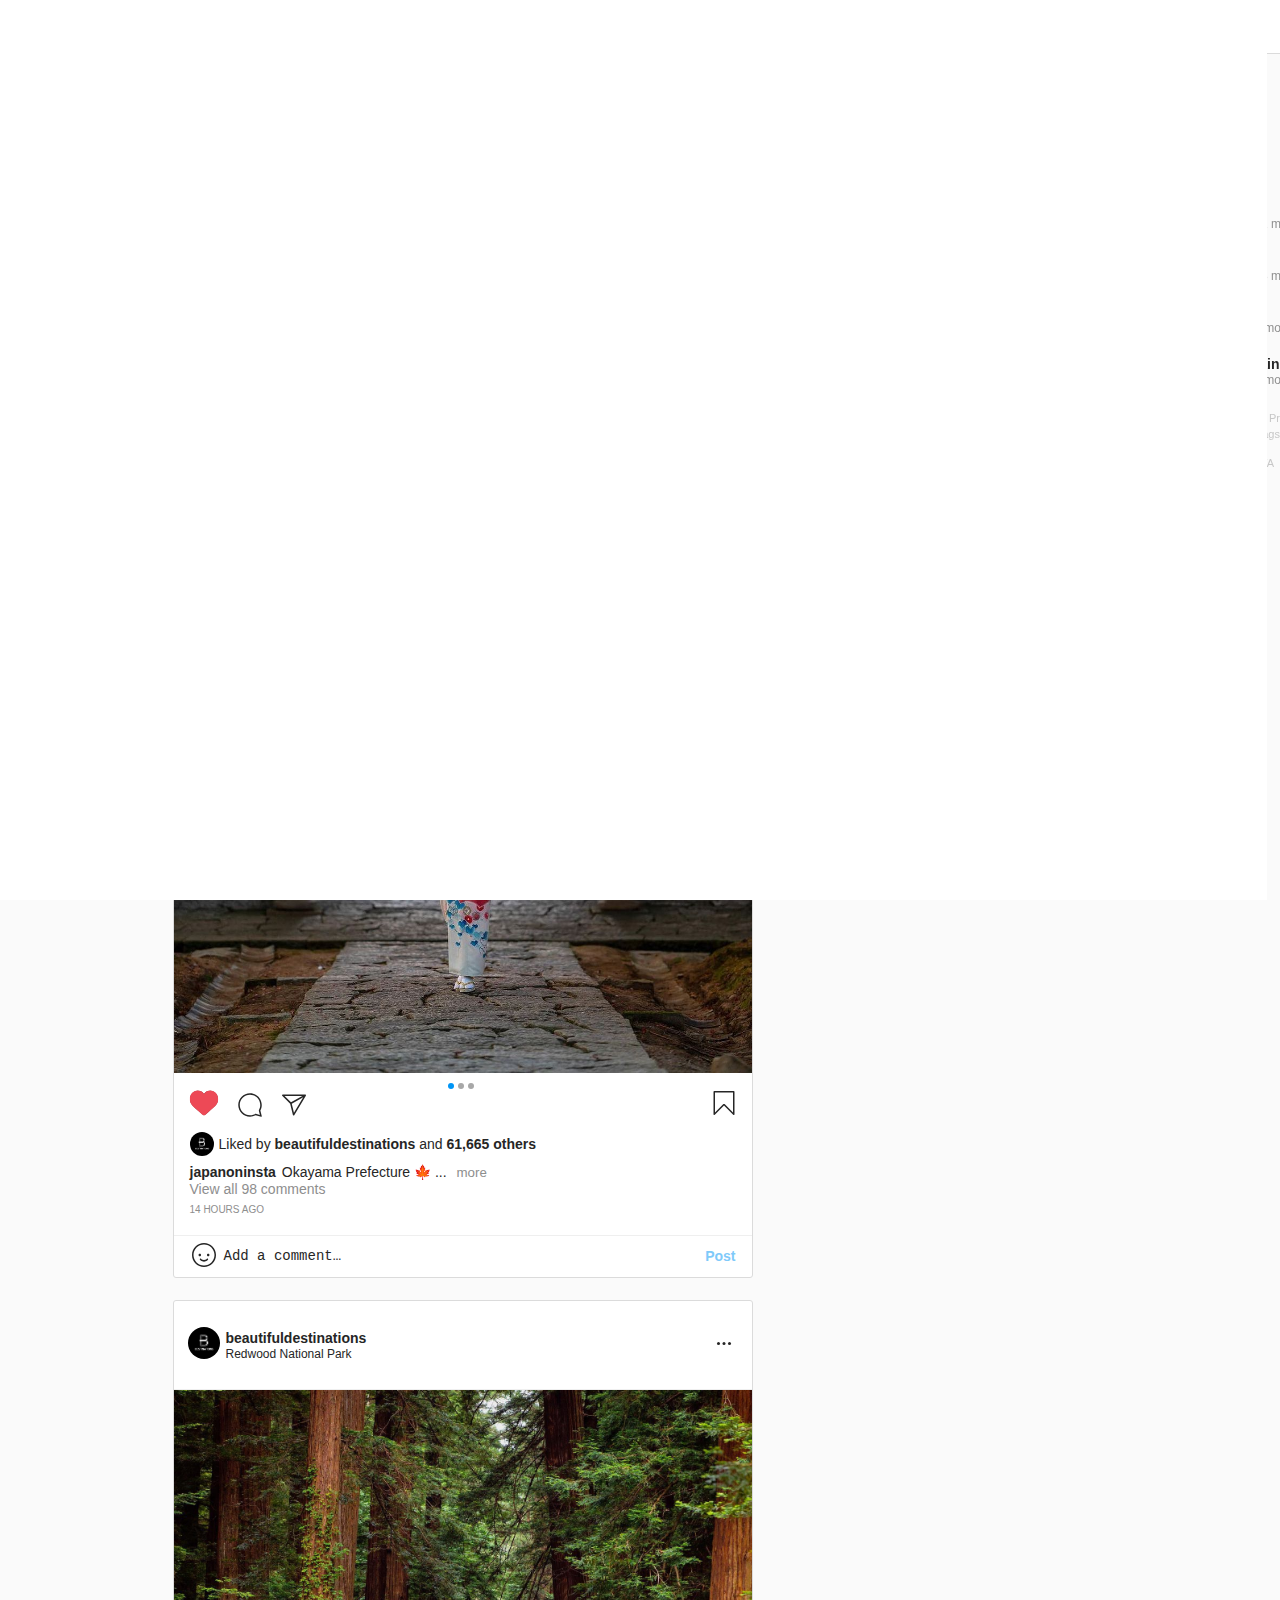
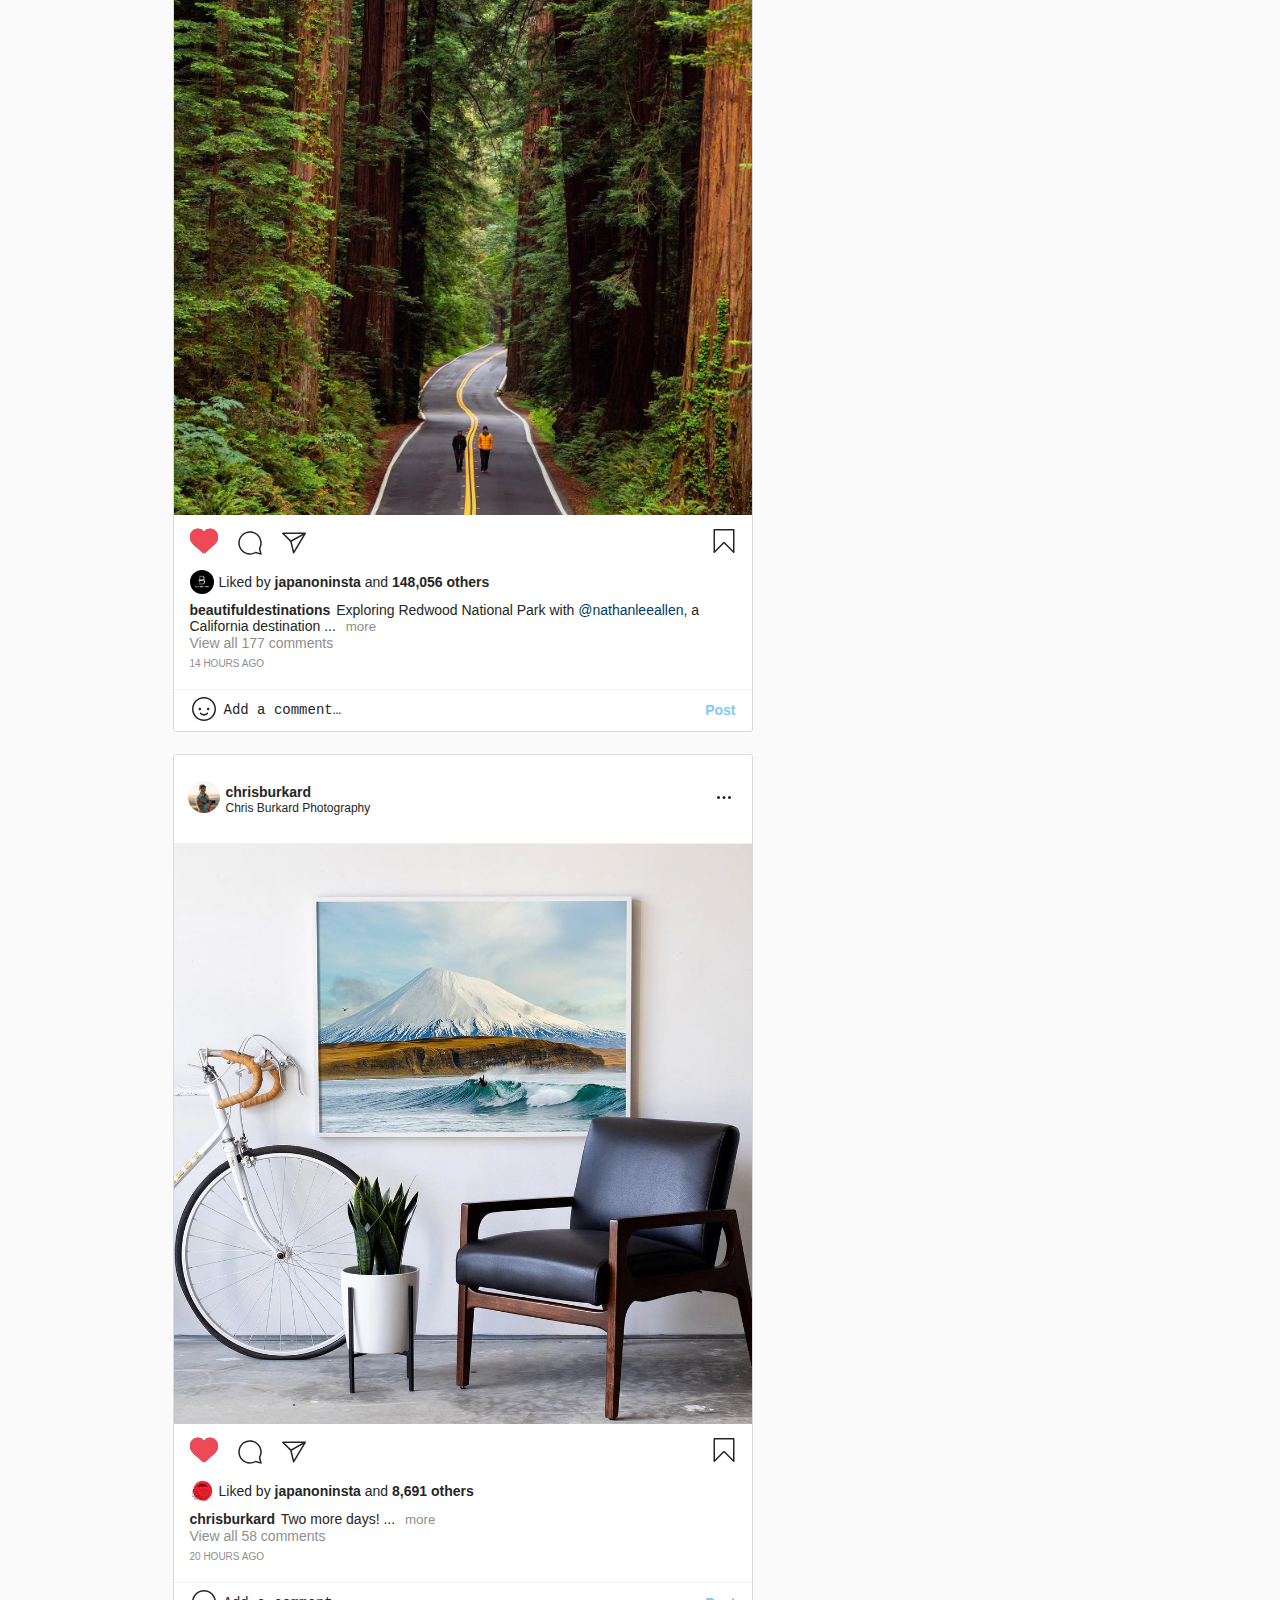
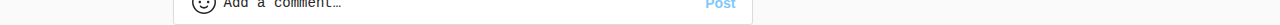
==== commit 37cb8481: "direct section finished" ====
--- a/index.html
+++ b/index.html
@@ -2858,5 +2858,7 @@
     <script src="assets/scripts/home-modals.js"></script>
     <script src="assets/scripts/story-scroll.js"></script>
     <script src="assets/scripts/home-aside-modal.js"></script>
+    <script src="assets/scripts/direct-modals.js"></script>
+    <script src="assets/scripts/direct.js"></script>
   </body>
 </html>
--- a/assets/styles/style.css
+++ b/assets/styles/style.css
@@ -393,6 +393,10 @@
   border-radius: 50%;
 }
 
+main .wrapper {
+  margin: auto;
+}
+
 main .wrapper .main-section {
   width: 100%;
   height: auto;
@@ -408,11 +412,11 @@
   height: auto;
   max-width: 580px;
   float: left;
-  margin: 80px 0 0 0;
+  margin: 75px 0 0 0;
 }
 
 main .wrapper #home .home-inner .timeline .timeline-inner .follower-post .follower-post-box {
-  margin: 24px 0 0 0;
+  margin: 22px 0 0 0;
   border-radius: 3px;
   background-color: #fff;
   border: 1px solid #dbdbdb;
@@ -1067,6 +1071,603 @@
   cursor: pointer;
 }
 
+#direct {
+  background-color: red;
+  display: block;
+}
+
+#direct .direct-inner {
+  position: fixed;
+  top: 75px;
+  right: auto;
+  bottom: 22px;
+  left: 300px;
+  width: 100%;
+  height: auto;
+  background-color: #fff;
+  border: 1px solid #dbdbdb;
+  border-radius: 3px;
+  max-width: 900px;
+  display: -webkit-box;
+  display: -ms-flexbox;
+  display: flex;
+  -webkit-box-orient: horizontal;
+  -webkit-box-direction: normal;
+      -ms-flex-direction: row;
+          flex-direction: row;
+}
+
+#direct .direct-inner .message-list {
+  width: 349px;
+  height: auto;
+  border-right: 1px solid #dbdbdb;
+}
+
+#direct .direct-inner .message-list .message-list-title {
+  display: -webkit-box;
+  display: -ms-flexbox;
+  display: flex;
+  -webkit-box-pack: justify;
+      -ms-flex-pack: justify;
+          justify-content: space-between;
+  -webkit-box-align: center;
+      -ms-flex-align: center;
+          align-items: center;
+  width: 100%;
+  height: 60px;
+  border-bottom: 1px solid #dbdbdb;
+  padding: 0 20px;
+}
+
+#direct .direct-inner .message-list .message-list-title div {
+  min-width: 32px;
+}
+
+#direct .direct-inner .message-list .message-list-title div button {
+  display: -webkit-box;
+  display: -ms-flexbox;
+  display: flex;
+  -webkit-box-pack: unset;
+      -ms-flex-pack: unset;
+          justify-content: unset;
+  -webkit-box-align: center;
+      -ms-flex-align: center;
+          align-items: center;
+  font-size: 16px;
+  font-weight: 600;
+  color: #262626;
+}
+
+#direct .direct-inner .message-list .message-list-title div button i {
+  padding: 8px;
+}
+
+#direct .direct-inner .message-list .message-list-item-wrapper {
+  width: 100%;
+  height: calc(100% - 60px);
+  overflow-x: hidden;
+  overflow-y: scroll;
+  padding: 8px 0;
+}
+
+#direct .direct-inner .message-list .message-list-item-wrapper .message-list-items {
+  display: -webkit-box;
+  display: -ms-flexbox;
+  display: flex;
+  -webkit-box-pack: start;
+      -ms-flex-pack: start;
+          justify-content: flex-start;
+  -webkit-box-align: center;
+      -ms-flex-align: center;
+          align-items: center;
+  width: 100%;
+  height: 72px;
+  padding: 8px 20px;
+  cursor: pointer;
+}
+
+#direct .direct-inner .message-list .message-list-item-wrapper .message-list-items:hover {
+  background-color: #fafafa;
+}
+
+#direct .direct-inner .message-list .message-list-item-wrapper .message-list-items .message-list-items-img img {
+  width: 56px;
+  height: 56px;
+  border: 1px solid #dbdbdb;
+  border-radius: 50%;
+}
+
+#direct .direct-inner .message-list .message-list-item-wrapper .message-list-items .message-list-items-title {
+  margin-left: 12px;
+}
+
+#direct .direct-inner .message-list .message-list-item-wrapper .message-list-items .message-list-items-title h6 {
+  font-size: 14px;
+  font-weight: 400;
+  color: #262626;
+}
+
+#direct .direct-inner .message-list .message-list-item-wrapper .message-list-items .message-list-items-title h6 .validitation {
+  width: 12px;
+  height: 12px;
+  margin: 0 0 0 4px;
+}
+
+#direct .direct-inner .message-list .message-list-item-wrapper .message-list-items .message-list-items-title p {
+  font-size: 14px;
+  font-weight: 400;
+  color: #8e8e8e;
+}
+
+#direct .direct-inner .message-list .message-list-item-wrapper .message-list-items .message-list-items-title p .last-message-dot {
+  vertical-align: 2px;
+}
+
+#direct .direct-inner .message-list .message-list-item-wrapper .message-list-items .message-list-items-title p .last-message-time {
+  font-size: 14px;
+  font-weight: 400;
+  color: #8e8e8e;
+}
+
+#direct .direct-inner .message-list .message-list-item-wrapper .active {
+  background-color: #efefef;
+  cursor: default;
+}
+
+#direct .direct-inner .message-list .message-list-item-wrapper .active:hover {
+  background-color: #efefef;
+  cursor: default;
+}
+
+#direct .direct-inner .message-box {
+  width: 549px;
+  height: 100%;
+}
+
+#direct .direct-inner .message-box .message-box-default {
+  display: -webkit-box;
+  display: -ms-flexbox;
+  display: flex;
+  -webkit-box-pack: center;
+      -ms-flex-pack: center;
+          justify-content: center;
+  -webkit-box-align: center;
+      -ms-flex-align: center;
+          align-items: center;
+  width: 100%;
+  height: 100%;
+  -webkit-box-orient: vertical;
+  -webkit-box-direction: normal;
+      -ms-flex-direction: column;
+          flex-direction: column;
+}
+
+#direct .direct-inner .message-box .message-box-default img {
+  width: 96px;
+  height: 96px;
+}
+
+#direct .direct-inner .message-box .message-box-default h2 {
+  font-size: 22px;
+  font-weight: 400;
+  color: #262626;
+  margin: 12px 0;
+}
+
+#direct .direct-inner .message-box .message-box-default p {
+  font-size: 14px;
+  font-weight: 400;
+  color: #8e8e8e;
+}
+
+#direct .direct-inner .message-box .message-box-default button {
+  font-size: 14px;
+  font-weight: 600;
+  color: #fff;
+  background-color: #0095f6;
+  margin: 24px 0 0 0;
+  padding: 5px 9px;
+  border-radius: 4px;
+  text-align: center;
+}
+
+#direct .direct-inner .message-box .message-box-items {
+  width: 100%;
+  height: 100%;
+  display: -webkit-box;
+  display: -ms-flexbox;
+  display: flex;
+  -webkit-box-orient: vertical;
+  -webkit-box-direction: normal;
+      -ms-flex-direction: column;
+          flex-direction: column;
+  position: relative;
+}
+
+#direct .direct-inner .message-box .message-box-items .message-box-items-title {
+  display: -webkit-box;
+  display: -ms-flexbox;
+  display: flex;
+  -webkit-box-pack: unset;
+      -ms-flex-pack: unset;
+          justify-content: unset;
+  -webkit-box-align: center;
+      -ms-flex-align: center;
+          align-items: center;
+  width: 100%;
+  height: 60px;
+  border-bottom: 1px solid #dbdbdb;
+  -webkit-box-flex: 0;
+      -ms-flex: 0 1 auto;
+          flex: 0 1 auto;
+  position: relative;
+  padding: 0 20px;
+}
+
+#direct .direct-inner .message-box .message-box-items .message-box-items-title img {
+  width: 24px;
+  height: 24px;
+  border-radius: 50%;
+  margin: 0 0 0 16px;
+}
+
+#direct .direct-inner .message-box .message-box-items .message-box-items-title div {
+  font-size: 16px;
+  font-weight: 600;
+  color: #262626;
+  margin: 0 0 0 12px;
+  cursor: pointer;
+}
+
+#direct .direct-inner .message-box .message-box-items .message-box-items-title button {
+  position: absolute;
+  top: auto;
+  right: 20px;
+  bottom: auto;
+  left: auto;
+  padding: 8px;
+}
+
+#direct .direct-inner .message-box .message-box-items .message-box-items-body {
+  overflow-y: scroll;
+  -webkit-box-flex: 1;
+      -ms-flex: 1 1 auto;
+          flex: 1 1 auto;
+}
+
+#direct .direct-inner .message-box .message-box-items .message-box-items-body .chat-time {
+  width: 100%;
+  height: 47px;
+  font-size: 12px;
+  font-weight: 400;
+  color: #8e8e8e;
+  text-align: center;
+  line-height: 47px;
+}
+
+#direct .direct-inner .message-box .message-box-items .message-box-items-body .chat-me {
+  width: 100%;
+  height: auto;
+  display: -webkit-box;
+  display: -ms-flexbox;
+  display: flex;
+  -webkit-box-pack: end;
+      -ms-flex-pack: end;
+          justify-content: end;
+  -webkit-box-align: center;
+      -ms-flex-align: center;
+          align-items: center;
+  padding: 0 20px;
+  margin: 0 0 8px 0;
+}
+
+#direct .direct-inner .message-box .message-box-items .message-box-items-body .chat-me .chat-me-options {
+  opacity: 0;
+  position: relative;
+}
+
+#direct .direct-inner .message-box .message-box-items .message-box-items-body .chat-me .chat-me-options i {
+  font-size: 14px;
+  font-weight: 0;
+  color: #8e8e8e;
+  padding: 8px;
+  -webkit-transition: all 0.1s ease;
+  transition: all 0.1s ease;
+}
+
+#direct .direct-inner .message-box .message-box-items .message-box-items-body .chat-me .chat-me-options i:hover {
+  color: #262626;
+}
+
+#direct .direct-inner .message-box .message-box-items .message-box-items-body .chat-me .chat-me-options .chat-me-options-popup-container {
+  z-index: 2;
+  display: none;
+}
+
+#direct .direct-inner .message-box .message-box-items .message-box-items-body .chat-me .chat-me-options .chat-me-options-popup-container .chat-me-options-popup-triangle {
+  position: absolute;
+  top: calc(50% - 32px);
+  right: calc(100% - 20px);
+  bottom: auto;
+  left: auto;
+  width: 15px;
+  height: 15px;
+  border-radius: 2px;
+  background-color: #000;
+  -webkit-transform: rotate(45deg);
+          transform: rotate(45deg);
+}
+
+#direct .direct-inner .message-box .message-box-items .message-box-items-body .chat-me .chat-me-options .chat-me-options-popup-container .chat-me-options-popup {
+  position: absolute;
+  top: calc(50% - 58px);
+  right: calc(100% - 35px);
+  bottom: auto;
+  left: auto;
+  width: 150px;
+  height: 35px;
+  display: -webkit-box;
+  display: -ms-flexbox;
+  display: flex;
+  -webkit-box-pack: justify;
+      -ms-flex-pack: justify;
+          justify-content: space-between;
+  -webkit-box-align: center;
+      -ms-flex-align: center;
+          align-items: center;
+  border-radius: 8px;
+  padding: 8px 12px;
+  background-color: #000;
+  -webkit-box-shadow: rgba(0, 0, 0, 0.2) 0 4px 22px;
+          box-shadow: rgba(0, 0, 0, 0.2) 0 4px 22px;
+  z-index: 2;
+}
+
+#direct .direct-inner .message-box .message-box-items .message-box-items-body .chat-me .chat-me-options .chat-me-options-popup-container .chat-me-options-popup span {
+  font-size: 14px;
+  font-weight: 600;
+  color: #fff;
+}
+
+#direct .direct-inner .message-box .message-box-items .message-box-items-body .chat-me .chat-me-box {
+  border: 1px solid #efefef;
+  max-width: 235px;
+  min-height: 44px;
+  background-color: #efefef;
+  padding: 12px;
+  border-radius: 22px;
+  line-height: 18px;
+  cursor: default;
+  margin-right: 8px;
+}
+
+#direct .direct-inner .message-box .message-box-items .message-box-items-body .chat-me .chat-me-box .chat-me-text {
+  font-size: 14px;
+  font-weight: 400;
+  color: #262626;
+  overflow-wrap: break-word;
+  white-space: normal;
+}
+
+#direct .direct-inner .message-box .message-box-items .message-box-items-body .chat-not-me {
+  width: 100%;
+  height: auto;
+  display: -webkit-box;
+  display: -ms-flexbox;
+  display: flex;
+  -webkit-box-pack: start;
+      -ms-flex-pack: start;
+          justify-content: start;
+  -webkit-box-align: center;
+      -ms-flex-align: center;
+          align-items: center;
+  padding: 0 20px;
+  margin: 0 0 8px 0;
+}
+
+#direct .direct-inner .message-box .message-box-items .message-box-items-body .chat-not-me .chat-not-me-avatar {
+  width: 24px;
+  height: 24px;
+  -ms-flex-item-align: end;
+      align-self: flex-end;
+}
+
+#direct .direct-inner .message-box .message-box-items .message-box-items-body .chat-not-me .chat-not-me-avatar img {
+  width: 24px;
+  height: 24px;
+  border-radius: 50%;
+  border: 1px solid #efefef;
+}
+
+#direct .direct-inner .message-box .message-box-items .message-box-items-body .chat-not-me .chat-not-me-options {
+  opacity: 0;
+  position: relative;
+}
+
+#direct .direct-inner .message-box .message-box-items .message-box-items-body .chat-not-me .chat-not-me-options i {
+  font-size: 14px;
+  font-weight: 0;
+  color: #8e8e8e;
+  padding: 8px;
+  -webkit-transition: all 0.1s ease;
+  transition: all 0.1s ease;
+}
+
+#direct .direct-inner .message-box .message-box-items .message-box-items-body .chat-not-me .chat-not-me-options i:hover {
+  color: #262626;
+}
+
+#direct .direct-inner .message-box .message-box-items .message-box-items-body .chat-not-me .chat-not-me-options .chat-not-me-options-popup-container {
+  display: none;
+  z-index: 2;
+}
+
+#direct .direct-inner .message-box .message-box-items .message-box-items-body .chat-not-me .chat-not-me-options .chat-not-me-options-popup-container .chat-not-me-options-popup-triangle {
+  position: absolute;
+  top: calc(50% - 32px);
+  right: auto;
+  bottom: auto;
+  left: calc(100% - 20px);
+  width: 15px;
+  height: 15px;
+  border-radius: 2px;
+  background-color: #000;
+  -webkit-transform: rotate(45deg);
+          transform: rotate(45deg);
+}
+
+#direct .direct-inner .message-box .message-box-items .message-box-items-body .chat-not-me .chat-not-me-options .chat-not-me-options-popup-container .chat-not-me-options-popup {
+  position: absolute;
+  top: calc(50% - 58px);
+  right: auto;
+  bottom: auto;
+  left: calc(100% - 35px);
+  width: 150px;
+  height: 35px;
+  display: -webkit-box;
+  display: -ms-flexbox;
+  display: flex;
+  -webkit-box-pack: justify;
+      -ms-flex-pack: justify;
+          justify-content: space-between;
+  -webkit-box-align: center;
+      -ms-flex-align: center;
+          align-items: center;
+  border-radius: 8px;
+  padding: 8px 12px;
+  background-color: #000;
+  -webkit-box-shadow: rgba(0, 0, 0, 0.2) 0 4px 22px;
+          box-shadow: rgba(0, 0, 0, 0.2) 0 4px 22px;
+  z-index: 2;
+}
+
+#direct .direct-inner .message-box .message-box-items .message-box-items-body .chat-not-me .chat-not-me-options .chat-not-me-options-popup-container .chat-not-me-options-popup span {
+  font-size: 14px;
+  font-weight: 600;
+  color: #fff;
+}
+
+#direct .direct-inner .message-box .message-box-items .message-box-items-body .chat-not-me .chat-not-me-box {
+  border: 1px solid #efefef;
+  max-width: 235px;
+  min-height: 44px;
+  background-color: #fff;
+  padding: 12px;
+  border-radius: 22px;
+  line-height: 18px;
+  cursor: default;
+  margin-left: 8px;
+}
+
+#direct .direct-inner .message-box .message-box-items .message-box-items-body .chat-not-me .chat-not-me-box .chat-not-me-text {
+  font-size: 14px;
+  font-weight: 400;
+  color: #262626;
+  overflow-wrap: break-word;
+  white-space: normal;
+}
+
+#direct .direct-inner .message-box .message-box-items .message-box-items-footer {
+  width: 100%;
+  height: 84px;
+  -webkit-box-flex: 0;
+      -ms-flex: 0 1 auto;
+          flex: 0 1 auto;
+  padding: 20px;
+}
+
+#direct .direct-inner .message-box .message-box-items .message-box-items-footer .message-box-items-footer-input {
+  display: -webkit-box;
+  display: -ms-flexbox;
+  display: flex;
+  -webkit-box-pack: unset;
+      -ms-flex-pack: unset;
+          justify-content: unset;
+  -webkit-box-align: center;
+      -ms-flex-align: center;
+          align-items: center;
+  width: 100%;
+  height: 44px;
+  border: 1px solid #dbdbdb;
+  -webkit-box-orient: horizontal;
+  -webkit-box-direction: normal;
+      -ms-flex-direction: row;
+          flex-direction: row;
+  border-radius: 22px;
+  padding: 0 8px 0 11px;
+}
+
+#direct .direct-inner .message-box .message-box-items .message-box-items-footer .message-box-items-footer-input .message-box-items-footer-input-emoji-picker {
+  padding: 8px;
+}
+
+#direct .direct-inner .message-box .message-box-items .message-box-items-footer .message-box-items-footer-input .message-box-items-footer-input-textarea {
+  width: 100%;
+  height: 18px;
+  font-size: 14px;
+  font-weight: 400;
+  color: #262626;
+  line-height: 18px;
+  border: 0;
+  overflow: auto;
+  padding: 8px 9px;
+  resize: none;
+  outline: 0;
+}
+
+#direct .direct-inner .message-box .message-box-items .message-box-items-footer .message-box-items-footer-input .message-box-items-footer-input-textarea::-webkit-input-placeholder {
+  font-size: 14px;
+  font-weight: 400;
+  color: #262626;
+  line-height: 0px;
+}
+
+#direct .direct-inner .message-box .message-box-items .message-box-items-footer .message-box-items-footer-input .message-box-items-footer-input-textarea:-ms-input-placeholder {
+  font-size: 14px;
+  font-weight: 400;
+  color: #262626;
+  line-height: 0px;
+}
+
+#direct .direct-inner .message-box .message-box-items .message-box-items-footer .message-box-items-footer-input .message-box-items-footer-input-textarea::-ms-input-placeholder {
+  font-size: 14px;
+  font-weight: 400;
+  color: #262626;
+  line-height: 0px;
+}
+
+#direct .direct-inner .message-box .message-box-items .message-box-items-footer .message-box-items-footer-input .message-box-items-footer-input-textarea::placeholder {
+  font-size: 14px;
+  font-weight: 400;
+  color: #262626;
+  line-height: 0px;
+}
+
+#direct .direct-inner .message-box .message-box-items .message-box-items-footer .message-box-items-footer-input .message-box-items-footer-input-upload-images {
+  padding: 8px;
+  cursor: pointer;
+}
+
+#direct .direct-inner .message-box .message-box-items .message-box-items-footer .message-box-items-footer-input .message-box-items-footer-input-upload-images input {
+  width: 0.01px;
+  height: 0.01px;
+  opacity: 0;
+  overflow: hidden;
+  position: absolute;
+  z-index: -1;
+}
+
+#direct .direct-inner .message-box .message-box-items .message-box-items-footer .message-box-items-footer-input .message-box-items-footer-input-sent-like {
+  padding: 8px;
+}
+
+#direct .direct-inner .message-box .message-box-items .message-box-items-footer .message-box-items-footer-input .message-box-items-footer-input-sent {
+  font-size: 14px;
+  font-weight: 600;
+  color: #0095f6;
+  display: none;
+}
+
 .wrapper,
 .nav-wrapper {
   width: 100%;
@@ -1137,7 +1738,7 @@
 
 #home .suggestions-for-you .suggestions-for-you-inner {
   position: fixed;
-  top: 80px;
+  top: 75px;
   right: auto;
   bottom: 0;
   left: 1102.5px;
@@ -2289,6 +2890,131 @@
   background-color: #fff;
 }
 
+.direct-send-to-modals .otions {
+  z-index: 2;
+  width: 400px;
+  min-height: 590px;
+  background-color: #fff;
+  border-radius: 12px;
+  font-size: 14px;
+}
+
+.direct-send-to-modals .otions .otions-header {
+  height: 40px;
+  border-bottom: 1px solid #dbdbdb;
+  display: -webkit-box;
+  display: -ms-flexbox;
+  display: flex;
+  -webkit-box-pack: justify;
+      -ms-flex-pack: justify;
+          justify-content: space-between;
+  -webkit-box-align: center;
+      -ms-flex-align: center;
+          align-items: center;
+}
+
+.direct-send-to-modals .otions .otions-header div {
+  min-width: 50px;
+}
+
+.direct-send-to-modals .otions .otions-header div:nth-child(2) {
+  font-size: 16px;
+  font-weight: 600;
+  text-align: center;
+}
+
+.direct-send-to-modals .otions .otions-header button {
+  padding: 0 16px;
+}
+
+.direct-send-to-modals .otions .otions-header .otions-header-next {
+  font-size: 14px;
+  font-weight: 600;
+  color: #0095f6;
+  cursor: pointer;
+}
+
+.direct-send-to-modals .otions .otions-search {
+  border-bottom: 1px solid #dbdbdb;
+  height: 55px;
+  display: -webkit-box;
+  display: -ms-flexbox;
+  display: flex;
+  -webkit-box-align: center;
+      -ms-flex-align: center;
+          align-items: center;
+  -webkit-box-pack: start;
+      -ms-flex-pack: start;
+          justify-content: start;
+}
+
+.direct-send-to-modals .otions .otions-search span {
+  padding: 0 12px;
+  font-size: 16px;
+  font-weight: 600;
+}
+
+.direct-send-to-modals .otions .otions-search input {
+  outline: 0;
+  border: 0;
+  width: 100%;
+  padding-right: 12px;
+}
+
+.direct-send-to-modals .otions .otions-Suggested {
+  height: 492px;
+  overflow-y: scroll;
+  padding: 8px 16px 0 16px;
+}
+
+.direct-send-to-modals .otions .otions-Suggested span {
+  font-weight: 600;
+}
+
+.direct-send-to-modals .otions .otions-Suggested .Suggested-followers {
+  padding: 8px 0;
+}
+
+.direct-send-to-modals .otions .otions-Suggested .Suggested-followers label {
+  position: relative;
+  width: 100%;
+  height: 60px;
+  display: -webkit-box;
+  display: -ms-flexbox;
+  display: flex;
+  -webkit-box-align: center;
+      -ms-flex-align: center;
+          align-items: center;
+}
+
+.direct-send-to-modals .otions .otions-Suggested .Suggested-followers label img {
+  width: 44px;
+  height: 44px;
+  border-radius: 100%;
+}
+
+.direct-send-to-modals .otions .otions-Suggested .Suggested-followers label div {
+  padding-left: 8px;
+  font-size: 14px;
+}
+
+.direct-send-to-modals .otions .otions-Suggested .Suggested-followers label div span {
+  font-weight: 600;
+}
+
+.direct-send-to-modals .otions .otions-Suggested .Suggested-followers label div p {
+  color: #8e8e8e;
+  margin: 0;
+}
+
+.direct-send-to-modals .otions .otions-Suggested .Suggested-followers label input {
+  border-radius: 100%;
+  width: 24px;
+  height: 24px;
+  position: absolute;
+  right: 0;
+}
+
 .switch-account-modal .otions {
   width: 400px;
   height: 235px;
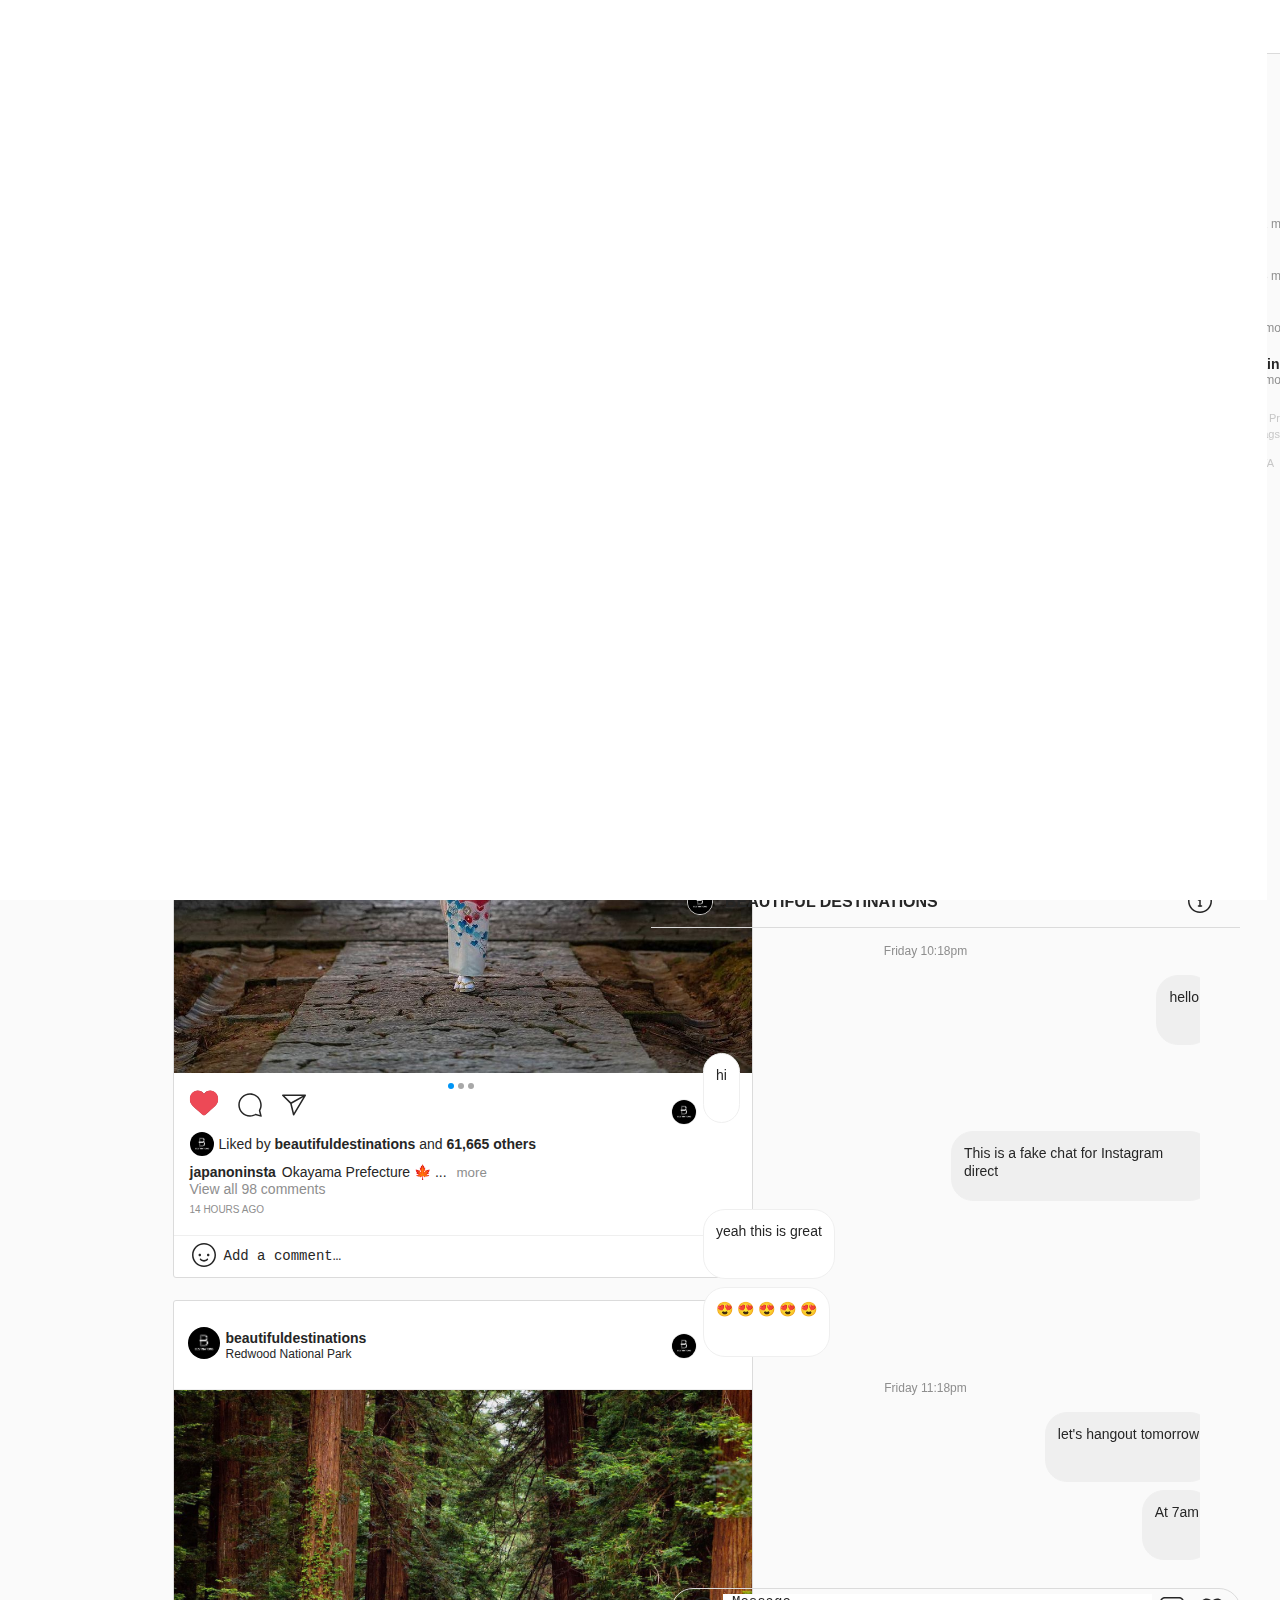
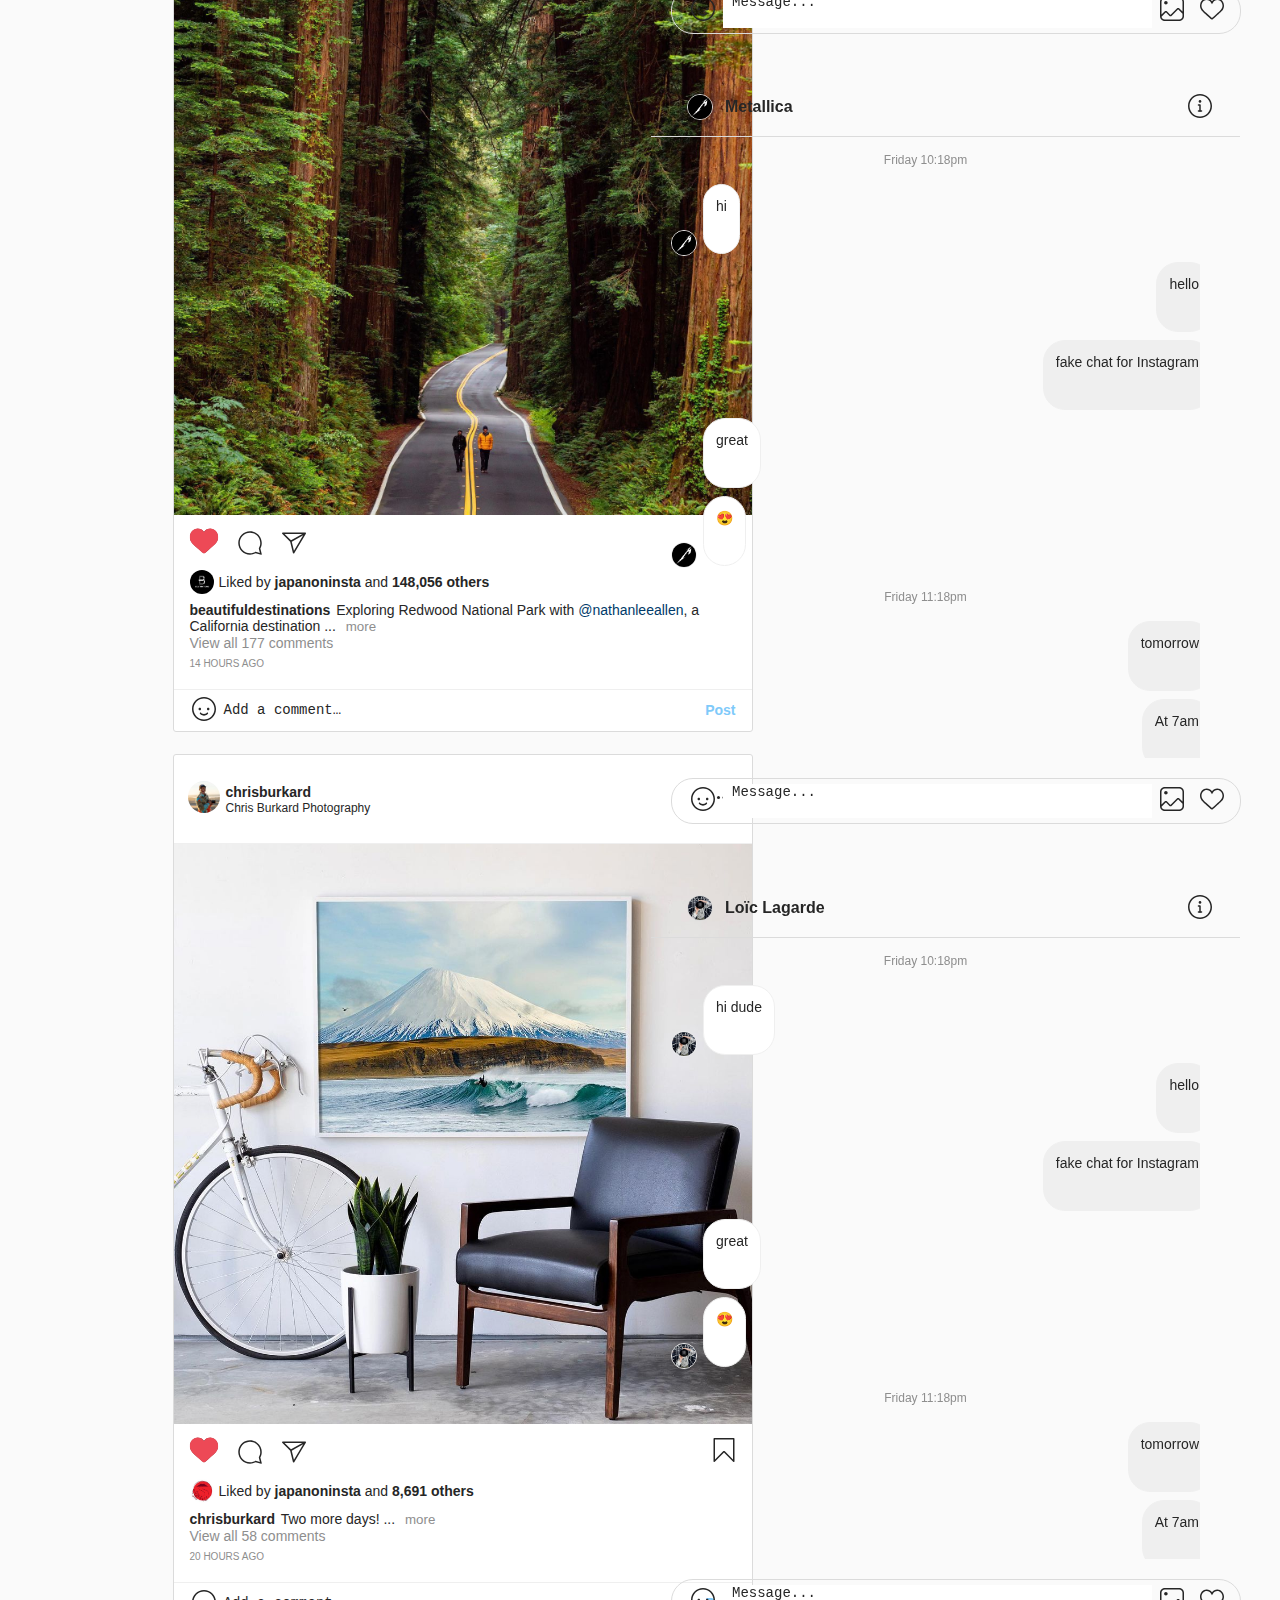
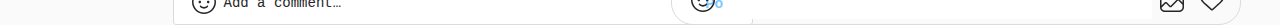
==== commit 06c0ddff: "direct section completed v2.0" ====
--- a/index.html
+++ b/index.html
@@ -2695,7 +2695,6 @@
                 </div>
               </div>
             </div>
-
             <div class="aside-modals">
               <div class="switch-account-modal modals">
                 <div class="modal-bg"></div>
@@ -2818,7 +2817,3333 @@
             </div>
           </section>
           <section class="main-section" id="direct">
-            <h2></h2>
+            <div class="direct-inner">
+              <div class="message-list">
+                <div class="message-list-title">
+                  <div></div>
+                  <div>
+                    <button class="direct-switch-account">
+                      David<i class="fa-solid fa-angle-down"></i>
+                    </button>
+                  </div>
+                  <div>
+                    <button class="direct-send-to">
+                      <svg
+                        aria-label="New Message"
+                        class="_8-yf5"
+                        color="#262626"
+                        fill="#262626"
+                        height="24"
+                        role="img"
+                        viewBox="0 0 44 44"
+                        width="24"
+                      >
+                        <path
+                          d="M33.7 44.12H8.5a8.41 8.41 0 01-8.5-8.5v-25.2a8.41 8.41 0 018.5-8.5H23a1.5 1.5 0 010 3H8.5a5.45 5.45 0 00-5.5 5.5v25.2a5.45 5.45 0 005.5 5.5h25.2a5.45 5.45 0 005.5-5.5v-14.5a1.5 1.5 0 013 0v14.5a8.41 8.41 0 01-8.5 8.5z"
+                        ></path>
+                        <path
+                          d="M17.5 34.82h-6.7a1.5 1.5 0 01-1.5-1.5v-6.7a1.5 1.5 0 01.44-1.06L34.1 1.26a4.45 4.45 0 016.22 0l2.5 2.5a4.45 4.45 0 010 6.22l-24.3 24.4a1.5 1.5 0 01-1.02.44zm-5.2-3h4.58l23.86-24a1.45 1.45 0 000-2l-2.5-2.5a1.45 1.45 0 00-2 0l-24 23.86z"
+                        ></path>
+                        <path
+                          d="M38.2 14.02a1.51 1.51 0 01-1.1-.44l-6.56-6.56a1.5 1.5 0 012.12-2.12l6.6 6.6a1.49 1.49 0 010 2.12 1.51 1.51 0 01-1.06.4z"
+                        ></path>
+                      </svg>
+                    </button>
+                  </div>
+                </div>
+                <div class="message-list-item-wrapper">
+                  <div class="message-list-items" id="message-list-1">
+                    <div class="message-list-items-img">
+                      <img src="assets/images/bn-profile.jpg" alt="" />
+                    </div>
+                    <div class="message-list-items-title">
+                      <h6 class="account-name">BEAUTIFUL DESTINATIONS</h6>
+                      <p class="last-message">
+                        sounds good
+                        <span class="last-message-dot"> . </span>
+                        <span class="last-message-time">1d</span>
+                      </p>
+                    </div>
+                  </div>
+                  <div class="message-list-items" id="message-list-2">
+                    <div class="message-list-items-img">
+                      <img src="assets/images/metallica.jpg" alt="" />
+                    </div>
+                    <div class="message-list-items-title">
+                      <h6 class="account-name">Metallica</h6>
+                      <p class="last-message">
+                        bye
+                        <span class="last-message-dot"> . </span>
+                        <span class="last-message-time">2d</span>
+                      </p>
+                    </div>
+                  </div>
+                  <div class="message-list-items" id="message-list-3">
+                    <div class="message-list-items-img">
+                      <img src="assets/images/loic.lagarde.jpg" alt="" />
+                    </div>
+                    <div class="message-list-items-title">
+                      <h6 class="account-name">Loïc Lagarde</h6>
+                      <p class="last-message">
+                        bye
+                        <span class="last-message-dot"> . </span>
+                        <span class="last-message-time">3d</span>
+                      </p>
+                    </div>
+                  </div>
+                  <div class="message-list-items" id="message-list-4">
+                    <div class="message-list-items-img">
+                      <img src="assets/images/apple.jpg" alt="" />
+                    </div>
+                    <div class="message-list-items-title">
+                      <h6 class="account-name">apple</h6>
+                      <p class="last-message">
+                        hello
+                        <span class="last-message-dot"> . </span>
+                        <span class="last-message-time">4d</span>
+                      </p>
+                    </div>
+                  </div>
+                  <div class="message-list-items" id="message-list-5">
+                    <div class="message-list-items-img">
+                      <img src="assets/images/nasa.jpg" alt="" />
+                    </div>
+                    <div class="message-list-items-title">
+                      <h6 class="account-name">NASA</h6>
+                      <p class="last-message">
+                        bye
+                        <span class="last-message-dot"> . </span>
+                        <span class="last-message-time">5d</span>
+                      </p>
+                    </div>
+                  </div>
+                  <div class="message-list-items" id="message-list-6">
+                    <div class="message-list-items-img">
+                      <img src="assets/images/olympics.jpg" alt="" />
+                    </div>
+                    <div class="message-list-items-title">
+                      <h6 class="account-name">The Olympic Games</h6>
+                      <p class="last-message">
+                        hello
+                        <span class="last-message-dot"> . </span>
+                        <span class="last-message-time">6d</span>
+                      </p>
+                    </div>
+                  </div>
+                  <div class="message-list-items" id="message-list-7">
+                    <div class="message-list-items-img">
+                      <img src="assets/images/withfoundation.jpg" alt="" />
+                    </div>
+                    <div class="message-list-items-title">
+                      <h6 class="account-name">Foundation</h6>
+                      <p class="last-message">
+                        hello
+                        <span class="last-message-dot"> . </span>
+                        <span class="last-message-time">1w</span>
+                      </p>
+                    </div>
+                  </div>
+                  <div class="message-list-items" id="message-list-8">
+                    <div class="message-list-items-img">
+                      <img src="assets/images/tokyo2020.jpg" alt="" />
+                    </div>
+                    <div class="message-list-items-title">
+                      <h6 class="account-name">Tokyo 2020</h6>
+                      <p class="last-message">
+                        hello
+                        <span class="last-message-dot"> . </span>
+                        <span class="last-message-time">1w</span>
+                      </p>
+                    </div>
+                  </div>
+                  <div class="message-list-items" id="message-list-9">
+                    <div class="message-list-items-img">
+                      <img src="assets/images/zendaya.jpg" alt="" />
+                    </div>
+                    <div class="message-list-items-title">
+                      <h6 class="account-name">Zendaya</h6>
+                      <p class="last-message">
+                        hello
+                        <span class="last-message-dot"> . </span>
+                        <span class="last-message-time">2w</span>
+                      </p>
+                    </div>
+                  </div>
+                  <div class="message-list-items" id="message-list-10">
+                    <div class="message-list-items-img">
+                      <img src="assets/images/thegr8khalid.jpg" alt="" />
+                    </div>
+                    <div class="message-list-items-title">
+                      <h6 class="account-name">Khalid</h6>
+                      <p class="last-message">
+                        hello
+                        <span class="last-message-dot"> . </span>
+                        <span class="last-message-time">2w</span>
+                      </p>
+                    </div>
+                  </div>
+                  <div class="message-list-items" id="message-list-11">
+                    <div class="message-list-items-img">
+                      <img src="assets/images/willsmith.jpg" alt="" />
+                    </div>
+                    <div class="message-list-items-title">
+                      <h6 class="account-name">Will Smith</h6>
+                      <p class="last-message">
+                        hello
+                        <span class="last-message-dot"> . </span>
+                        <span class="last-message-time">3w</span>
+                      </p>
+                    </div>
+                  </div>
+                  <div class="message-list-items" id="message-list-12">
+                    <div class="message-list-items-img">
+                      <img src="assets/images/siamusic.jpg" alt="" />
+                    </div>
+                    <div class="message-list-items-title">
+                      <h6 class="account-name">SIA</h6>
+                      <p class="last-message">
+                        hello
+                        <span class="last-message-dot"> . </span>
+                        <span class="last-message-time">4w</span>
+                      </p>
+                    </div>
+                  </div>
+                </div>
+              </div>
+              <div class="message-box">
+                <div class="message-box-default">
+                  <img src="assets/images/glyphsSpriteDirect.png" alt="" />
+                  <h2>Your Messages</h2>
+                  <p>Send private photos and messages to a friend or group.</p>
+                  <button class="direct-send-to">Send Message</button>
+                </div>
+                <div class="message-box-items" id="message-box-1">
+                  <div class="message-box-items-title">
+                    <img src="assets/images/bn-profile.jpg" alt="" />
+                    <div>BEAUTIFUL DESTINATIONS</div>
+                    <button>
+                      <svg
+                        aria-label="View Thread Details"
+                        class="_8-yf5"
+                        color="#262626"
+                        fill="#262626"
+                        height="24"
+                        role="img"
+                        viewBox="0 0 48 48"
+                        width="24"
+                      >
+                        <path
+                          d="M24 48C10.8 48 0 37.2 0 24S10.8 0 24 0s24 10.8 24 24-10.8 24-24 24zm0-45C12.4 3 3 12.4 3 24s9.4 21 21 21 21-9.4 21-21S35.6 3 24 3z"
+                        ></path>
+                        <circle
+                          clip-rule="evenodd"
+                          cx="24"
+                          cy="14.8"
+                          fill-rule="evenodd"
+                          r="2.6"
+                        ></circle>
+                        <path
+                          d="M27.1 35.7h-6.2c-.8 0-1.5-.7-1.5-1.5s.7-1.5 1.5-1.5h6.2c.8 0 1.5.7 1.5 1.5s-.7 1.5-1.5 1.5z"
+                        ></path>
+                        <path
+                          d="M24 35.7c-.8 0-1.5-.7-1.5-1.5V23.5h-1.6c-.8 0-1.5-.7-1.5-1.5s.7-1.5 1.5-1.5H24c.8 0 1.5.7 1.5 1.5v12.2c0 .8-.7 1.5-1.5 1.5z"
+                        ></path>
+                      </svg>
+                    </button>
+                  </div>
+                  <div class="message-box-items-body">
+                    <div class="chat-time">Friday 10:18pm</div>
+                    <div class="chat-me">
+                      <button class="chat-me-options">
+                        <div class="chat-me-options-popup-container">
+                          <div class="chat-me-options-popup-triangle"></div>
+                          <div class="chat-me-options-popup">
+                            <span>Like</span>
+                            <span>Copy</span>
+                            <span>Unsend</span>
+                          </div>
+                        </div>
+                        <i class="fa-solid fa-ellipsis"></i>
+                      </button>
+                      <div class="chat-me-box">
+                        <span class="chat-me-text">hello</span>
+                      </div>
+                    </div>
+                    <div class="chat-not-me">
+                      <div class="chat-not-me-avatar">
+                        <img src="assets/images/bn-profile.jpg" alt="" />
+                      </div>
+                      <div class="chat-not-me-box">
+                        <span class="chat-not-me-text">hi</span>
+                      </div>
+                      <button class="chat-not-me-options">
+                        <div class="chat-not-me-options-popup-container">
+                          <div class="chat-not-me-options-popup-triangle"></div>
+                          <div class="chat-not-me-options-popup">
+                            <span>Like</span>
+                            <span>Copy</span>
+                            <span>Report</span>
+                          </div>
+                        </div>
+                        <i class="fa-solid fa-ellipsis"></i>
+                      </button>
+                    </div>
+                    <div class="chat-me">
+                      <button class="chat-me-options">
+                        <div class="chat-me-options-popup-container">
+                          <div class="chat-me-options-popup-triangle"></div>
+                          <div class="chat-me-options-popup">
+                            <span>Like</span>
+                            <span>Copy</span>
+                            <span>Unsend</span>
+                          </div>
+                        </div>
+                        <i class="fa-solid fa-ellipsis"></i>
+                      </button>
+                      <div class="chat-me-box">
+                        <span class="chat-me-text"
+                          >This is a fake chat for Instagram direct</span
+                        >
+                      </div>
+                    </div>
+                    <div class="chat-not-me">
+                      <div class="chat-not-me-avatar"></div>
+                      <div class="chat-not-me-box">
+                        <span class="chat-not-me-text">yeah this is great</span>
+                      </div>
+                      <button class="chat-not-me-options">
+                        <div class="chat-not-me-options-popup-container">
+                          <div class="chat-not-me-options-popup-triangle"></div>
+                          <div class="chat-not-me-options-popup">
+                            <span>Like</span>
+                            <span>Copy</span>
+                            <span>Report</span>
+                          </div>
+                        </div>
+                        <i class="fa-solid fa-ellipsis"></i>
+                      </button>
+                    </div>
+                    <div class="chat-not-me">
+                      <div class="chat-not-me-avatar">
+                        <img src="assets/images/bn-profile.jpg" alt="" />
+                      </div>
+                      <div class="chat-not-me-box">
+                        <span class="chat-not-me-text">😍 😍 😍 😍 😍</span>
+                      </div>
+                      <button class="chat-not-me-options">
+                        <div class="chat-not-me-options-popup-container">
+                          <div class="chat-not-me-options-popup-triangle"></div>
+                          <div class="chat-not-me-options-popup">
+                            <span>Like</span>
+                            <span>Copy</span>
+                            <span>Report</span>
+                          </div>
+                        </div>
+                        <i class="fa-solid fa-ellipsis"></i>
+                      </button>
+                    </div>
+                    <div class="chat-time">Friday 11:18pm</div>
+                    <div class="chat-me">
+                      <button class="chat-me-options">
+                        <div class="chat-me-options-popup-container">
+                          <div class="chat-me-options-popup-triangle"></div>
+                          <div class="chat-me-options-popup">
+                            <span>Like</span>
+                            <span>Copy</span>
+                            <span>Unsend</span>
+                          </div>
+                        </div>
+                        <i class="fa-solid fa-ellipsis"></i>
+                      </button>
+                      <div class="chat-me-box">
+                        <span class="chat-me-text">let's hangout tomorrow</span>
+                      </div>
+                    </div>
+                    <div class="chat-me">
+                      <button class="chat-me-options">
+                        <div class="chat-me-options-popup-container">
+                          <div class="chat-me-options-popup-triangle"></div>
+                          <div class="chat-me-options-popup">
+                            <span>Like</span>
+                            <span>Copy</span>
+                            <span>Unsend</span>
+                          </div>
+                        </div>
+                        <i class="fa-solid fa-ellipsis"></i>
+                      </button>
+                      <div class="chat-me-box">
+                        <span class="chat-me-text">At 7am</span>
+                      </div>
+                    </div>
+                    <div class="chat-time">saturday 01:05am</div>
+                    <div class="chat-not-me">
+                      <div class="chat-not-me-avatar">
+                        <img src="assets/images/bn-profile.jpg" alt="" />
+                      </div>
+                      <div class="chat-not-me-box">
+                        <span class="chat-not-me-text">sounds good</span>
+                      </div>
+                      <button class="chat-not-me-options">
+                        <div class="chat-not-me-options-popup-container">
+                          <div class="chat-not-me-options-popup-triangle"></div>
+                          <div class="chat-not-me-options-popup">
+                            <span>Like</span>
+                            <span>Copy</span>
+                            <span>Report</span>
+                          </div>
+                        </div>
+                        <i class="fa-solid fa-ellipsis"></i>
+                      </button>
+                    </div>
+                  </div>
+                  <div class="message-box-items-footer">
+                    <div class="message-box-items-footer-input">
+                      <button
+                        class="message-box-items-footer-input-emoji-picker"
+                      >
+                        <svg
+                          aria-label="Emoji"
+                          class="_8-yf5"
+                          color="#262626"
+                          fill="#262626"
+                          height="24"
+                          role="img"
+                          viewBox="0 0 48 48"
+                          width="24"
+                        >
+                          <path
+                            d="M24 48C10.8 48 0 37.2 0 24S10.8 0 24 0s24 10.8 24 24-10.8 24-24 24zm0-45C12.4 3 3 12.4 3 24s9.4 21 21 21 21-9.4 21-21S35.6 3 24 3z"
+                          ></path>
+                          <path
+                            d="M34.9 24c0-1.4-1.1-2.5-2.5-2.5s-2.5 1.1-2.5 2.5 1.1 2.5 2.5 2.5 2.5-1.1 2.5-2.5zm-21.8 0c0-1.4 1.1-2.5 2.5-2.5s2.5 1.1 2.5 2.5-1.1 2.5-2.5 2.5-2.5-1.1-2.5-2.5zM24 37.3c-5.2 0-8-3.5-8.2-3.7-.5-.6-.4-1.6.2-2.1.6-.5 1.6-.4 2.1.2.1.1 2.1 2.5 5.8 2.5 3.7 0 5.8-2.5 5.8-2.5.5-.6 1.5-.7 2.1-.2.6.5.7 1.5.2 2.1 0 .2-2.8 3.7-8 3.7z"
+                          ></path>
+                        </svg>
+                      </button>
+                      <textarea
+                        placeholder="Message..."
+                        class="message-box-items-footer-input-textarea"
+                      ></textarea>
+                      <label
+                        for="fdfsdf"
+                        class="message-box-items-footer-input-upload-images"
+                      >
+                        <input
+                          type="file"
+                          name=""
+                          id="fdfsdf"
+                          accept="image/*"
+                        />
+                        <svg
+                          aria-label="Add Photo or Video"
+                          class="_8-yf5"
+                          color="#262626"
+                          fill="#262626"
+                          height="24"
+                          role="img"
+                          viewBox="0 0 48 48"
+                          width="24"
+                        >
+                          <path
+                            d="M38.5 0h-29C4.3 0 0 4.3 0 9.5v29C0 43.7 4.3 48 9.5 48h29c5.2 0 9.5-4.3 9.5-9.5v-29C48 4.3 43.7 0 38.5 0zM45 38.5c0 3.6-2.9 6.5-6.5 6.5h-29c-3.3 0-6-2.5-6.4-5.6l8.3-8.3c.1-.1.3-.2.4-.2.1 0 .2 0 .4.2l6.3 6.3c1.4 1.4 3.6 1.4 5 0L35.9 25c.2-.2.6-.2.8 0l8.3 8.3v5.2zm0-9.4l-6.2-6.2c-1.3-1.3-3.7-1.3-5 0L21.3 35.3c-.1.1-.3.2-.4.2-.1 0-.2 0-.4-.2L14.2 29c-1.3-1.3-3.7-1.3-5 0L3 35.2V9.5C3 5.9 5.9 3 9.5 3h29C42.1 3 45 5.9 45 9.5v19.6zM11.8 8.2c-1.9 0-3.5 1.6-3.5 3.5s1.6 3.5 3.5 3.5 3.5-1.6 3.5-3.5-1.6-3.5-3.5-3.5z"
+                          ></path>
+                        </svg>
+                      </label>
+                      <button class="message-box-items-footer-input-sent-like">
+                        <svg
+                          aria-label="Like"
+                          class="_8-yf5"
+                          color="#262626"
+                          fill="#262626"
+                          height="24"
+                          role="img"
+                          viewBox="0 0 48 48"
+                          width="24"
+                        >
+                          <path
+                            d="M34.6 6.1c5.7 0 10.4 5.2 10.4 11.5 0 6.8-5.9 11-11.5 16S25 41.3 24 41.9c-1.1-.7-4.7-4-9.5-8.3-5.7-5-11.5-9.2-11.5-16C3 11.3 7.7 6.1 13.4 6.1c4.2 0 6.5 2 8.1 4.3 1.9 2.6 2.2 3.9 2.5 3.9.3 0 .6-1.3 2.5-3.9 1.6-2.3 3.9-4.3 8.1-4.3m0-3c-4.5 0-7.9 1.8-10.6 5.6-2.7-3.7-6.1-5.5-10.6-5.5C6 3.1 0 9.6 0 17.6c0 7.3 5.4 12 10.6 16.5.6.5 1.3 1.1 1.9 1.7l2.3 2c4.4 3.9 6.6 5.9 7.6 6.5.5.3 1.1.5 1.6.5.6 0 1.1-.2 1.6-.5 1-.6 2.8-2.2 7.8-6.8l2-1.8c.7-.6 1.3-1.2 2-1.7C42.7 29.6 48 25 48 17.6c0-8-6-14.5-13.4-14.5z"
+                          ></path>
+                        </svg>
+                      </button>
+                      <button class="message-box-items-footer-input-sent">
+                        Send
+                      </button>
+                    </div>
+                  </div>
+                </div>
+                <div class="message-box-items" id="message-box-2">
+                  <div class="message-box-items-title">
+                    <img src="assets/images/metallica.jpg" alt="" />
+                    <div>Metallica</div>
+                    <button>
+                      <svg
+                        aria-label="View Thread Details"
+                        class="_8-yf5"
+                        color="#262626"
+                        fill="#262626"
+                        height="24"
+                        role="img"
+                        viewBox="0 0 48 48"
+                        width="24"
+                      >
+                        <path
+                          d="M24 48C10.8 48 0 37.2 0 24S10.8 0 24 0s24 10.8 24 24-10.8 24-24 24zm0-45C12.4 3 3 12.4 3 24s9.4 21 21 21 21-9.4 21-21S35.6 3 24 3z"
+                        ></path>
+                        <circle
+                          clip-rule="evenodd"
+                          cx="24"
+                          cy="14.8"
+                          fill-rule="evenodd"
+                          r="2.6"
+                        ></circle>
+                        <path
+                          d="M27.1 35.7h-6.2c-.8 0-1.5-.7-1.5-1.5s.7-1.5 1.5-1.5h6.2c.8 0 1.5.7 1.5 1.5s-.7 1.5-1.5 1.5z"
+                        ></path>
+                        <path
+                          d="M24 35.7c-.8 0-1.5-.7-1.5-1.5V23.5h-1.6c-.8 0-1.5-.7-1.5-1.5s.7-1.5 1.5-1.5H24c.8 0 1.5.7 1.5 1.5v12.2c0 .8-.7 1.5-1.5 1.5z"
+                        ></path>
+                      </svg>
+                    </button>
+                  </div>
+                  <div class="message-box-items-body">
+                    <div class="chat-time">Friday 10:18pm</div>
+                    <div class="chat-not-me">
+                      <div class="chat-not-me-avatar">
+                        <img src="assets/images/metallica.jpg" alt="" />
+                      </div>
+                      <div class="chat-not-me-box">
+                        <span class="chat-not-me-text">hi</span>
+                      </div>
+                      <button class="chat-not-me-options">
+                        <div class="chat-not-me-options-popup-container">
+                          <div class="chat-not-me-options-popup-triangle"></div>
+                          <div class="chat-not-me-options-popup">
+                            <span>Like</span>
+                            <span>Copy</span>
+                            <span>Report</span>
+                          </div>
+                        </div>
+                        <i class="fa-solid fa-ellipsis"></i>
+                      </button>
+                    </div>
+                    <div class="chat-me">
+                      <button class="chat-me-options">
+                        <div class="chat-me-options-popup-container">
+                          <div class="chat-me-options-popup-triangle"></div>
+                          <div class="chat-me-options-popup">
+                            <span>Like</span>
+                            <span>Copy</span>
+                            <span>Unsend</span>
+                          </div>
+                        </div>
+                        <i class="fa-solid fa-ellipsis"></i>
+                      </button>
+                      <div class="chat-me-box">
+                        <span class="chat-me-text">hello</span>
+                      </div>
+                    </div>
+
+                    <div class="chat-me">
+                      <button class="chat-me-options">
+                        <div class="chat-me-options-popup-container">
+                          <div class="chat-me-options-popup-triangle"></div>
+                          <div class="chat-me-options-popup">
+                            <span>Like</span>
+                            <span>Copy</span>
+                            <span>Unsend</span>
+                          </div>
+                        </div>
+                        <i class="fa-solid fa-ellipsis"></i>
+                      </button>
+                      <div class="chat-me-box">
+                        <span class="chat-me-text"
+                          >fake chat for Instagram</span
+                        >
+                      </div>
+                    </div>
+                    <div class="chat-not-me">
+                      <div class="chat-not-me-avatar"></div>
+                      <div class="chat-not-me-box">
+                        <span class="chat-not-me-text">great</span>
+                      </div>
+                      <button class="chat-not-me-options">
+                        <div class="chat-not-me-options-popup-container">
+                          <div class="chat-not-me-options-popup-triangle"></div>
+                          <div class="chat-not-me-options-popup">
+                            <span>Like</span>
+                            <span>Copy</span>
+                            <span>Report</span>
+                          </div>
+                        </div>
+                        <i class="fa-solid fa-ellipsis"></i>
+                      </button>
+                    </div>
+                    <div class="chat-not-me">
+                      <div class="chat-not-me-avatar">
+                        <img src="assets/images/metallica.jpg" alt="" />
+                      </div>
+                      <div class="chat-not-me-box">
+                        <span class="chat-not-me-text">😍 </span>
+                      </div>
+                      <button class="chat-not-me-options">
+                        <div class="chat-not-me-options-popup-container">
+                          <div class="chat-not-me-options-popup-triangle"></div>
+                          <div class="chat-not-me-options-popup">
+                            <span>Like</span>
+                            <span>Copy</span>
+                            <span>Report</span>
+                          </div>
+                        </div>
+                        <i class="fa-solid fa-ellipsis"></i>
+                      </button>
+                    </div>
+                    <div class="chat-time">Friday 11:18pm</div>
+                    <div class="chat-me">
+                      <button class="chat-me-options">
+                        <div class="chat-me-options-popup-container">
+                          <div class="chat-me-options-popup-triangle"></div>
+                          <div class="chat-me-options-popup">
+                            <span>Like</span>
+                            <span>Copy</span>
+                            <span>Unsend</span>
+                          </div>
+                        </div>
+                        <i class="fa-solid fa-ellipsis"></i>
+                      </button>
+                      <div class="chat-me-box">
+                        <span class="chat-me-text"> tomorrow</span>
+                      </div>
+                    </div>
+                    <div class="chat-me">
+                      <button class="chat-me-options">
+                        <div class="chat-me-options-popup-container">
+                          <div class="chat-me-options-popup-triangle"></div>
+                          <div class="chat-me-options-popup">
+                            <span>Like</span>
+                            <span>Copy</span>
+                            <span>Unsend</span>
+                          </div>
+                        </div>
+                        <i class="fa-solid fa-ellipsis"></i>
+                      </button>
+                      <div class="chat-me-box">
+                        <span class="chat-me-text">At 7am</span>
+                      </div>
+                    </div>
+                  </div>
+                  <div class="message-box-items-footer">
+                    <div class="message-box-items-footer-input">
+                      <button
+                        class="message-box-items-footer-input-emoji-picker"
+                      >
+                        <svg
+                          aria-label="Emoji"
+                          class="_8-yf5"
+                          color="#262626"
+                          fill="#262626"
+                          height="24"
+                          role="img"
+                          viewBox="0 0 48 48"
+                          width="24"
+                        >
+                          <path
+                            d="M24 48C10.8 48 0 37.2 0 24S10.8 0 24 0s24 10.8 24 24-10.8 24-24 24zm0-45C12.4 3 3 12.4 3 24s9.4 21 21 21 21-9.4 21-21S35.6 3 24 3z"
+                          ></path>
+                          <path
+                            d="M34.9 24c0-1.4-1.1-2.5-2.5-2.5s-2.5 1.1-2.5 2.5 1.1 2.5 2.5 2.5 2.5-1.1 2.5-2.5zm-21.8 0c0-1.4 1.1-2.5 2.5-2.5s2.5 1.1 2.5 2.5-1.1 2.5-2.5 2.5-2.5-1.1-2.5-2.5zM24 37.3c-5.2 0-8-3.5-8.2-3.7-.5-.6-.4-1.6.2-2.1.6-.5 1.6-.4 2.1.2.1.1 2.1 2.5 5.8 2.5 3.7 0 5.8-2.5 5.8-2.5.5-.6 1.5-.7 2.1-.2.6.5.7 1.5.2 2.1 0 .2-2.8 3.7-8 3.7z"
+                          ></path>
+                        </svg>
+                      </button>
+                      <textarea
+                        placeholder="Message..."
+                        class="message-box-items-footer-input-textarea"
+                      ></textarea>
+                      <label
+                        for="fdfsdf"
+                        class="message-box-items-footer-input-upload-images"
+                      >
+                        <input
+                          type="file"
+                          name=""
+                          id="fdfsdf"
+                          accept="image/*"
+                        />
+                        <svg
+                          aria-label="Add Photo or Video"
+                          class="_8-yf5"
+                          color="#262626"
+                          fill="#262626"
+                          height="24"
+                          role="img"
+                          viewBox="0 0 48 48"
+                          width="24"
+                        >
+                          <path
+                            d="M38.5 0h-29C4.3 0 0 4.3 0 9.5v29C0 43.7 4.3 48 9.5 48h29c5.2 0 9.5-4.3 9.5-9.5v-29C48 4.3 43.7 0 38.5 0zM45 38.5c0 3.6-2.9 6.5-6.5 6.5h-29c-3.3 0-6-2.5-6.4-5.6l8.3-8.3c.1-.1.3-.2.4-.2.1 0 .2 0 .4.2l6.3 6.3c1.4 1.4 3.6 1.4 5 0L35.9 25c.2-.2.6-.2.8 0l8.3 8.3v5.2zm0-9.4l-6.2-6.2c-1.3-1.3-3.7-1.3-5 0L21.3 35.3c-.1.1-.3.2-.4.2-.1 0-.2 0-.4-.2L14.2 29c-1.3-1.3-3.7-1.3-5 0L3 35.2V9.5C3 5.9 5.9 3 9.5 3h29C42.1 3 45 5.9 45 9.5v19.6zM11.8 8.2c-1.9 0-3.5 1.6-3.5 3.5s1.6 3.5 3.5 3.5 3.5-1.6 3.5-3.5-1.6-3.5-3.5-3.5z"
+                          ></path>
+                        </svg>
+                      </label>
+                      <button class="message-box-items-footer-input-sent-like">
+                        <svg
+                          aria-label="Like"
+                          class="_8-yf5"
+                          color="#262626"
+                          fill="#262626"
+                          height="24"
+                          role="img"
+                          viewBox="0 0 48 48"
+                          width="24"
+                        >
+                          <path
+                            d="M34.6 6.1c5.7 0 10.4 5.2 10.4 11.5 0 6.8-5.9 11-11.5 16S25 41.3 24 41.9c-1.1-.7-4.7-4-9.5-8.3-5.7-5-11.5-9.2-11.5-16C3 11.3 7.7 6.1 13.4 6.1c4.2 0 6.5 2 8.1 4.3 1.9 2.6 2.2 3.9 2.5 3.9.3 0 .6-1.3 2.5-3.9 1.6-2.3 3.9-4.3 8.1-4.3m0-3c-4.5 0-7.9 1.8-10.6 5.6-2.7-3.7-6.1-5.5-10.6-5.5C6 3.1 0 9.6 0 17.6c0 7.3 5.4 12 10.6 16.5.6.5 1.3 1.1 1.9 1.7l2.3 2c4.4 3.9 6.6 5.9 7.6 6.5.5.3 1.1.5 1.6.5.6 0 1.1-.2 1.6-.5 1-.6 2.8-2.2 7.8-6.8l2-1.8c.7-.6 1.3-1.2 2-1.7C42.7 29.6 48 25 48 17.6c0-8-6-14.5-13.4-14.5z"
+                          ></path>
+                        </svg>
+                      </button>
+                      <button class="message-box-items-footer-input-sent">
+                        Send
+                      </button>
+                    </div>
+                  </div>
+                </div>
+                <div class="message-box-items" id="message-box-3">
+                  <div class="message-box-items-title">
+                    <img src="assets/images/loic.lagarde.jpg" alt="" />
+                    <div>Loïc Lagarde</div>
+                    <button>
+                      <svg
+                        aria-label="View Thread Details"
+                        class="_8-yf5"
+                        color="#262626"
+                        fill="#262626"
+                        height="24"
+                        role="img"
+                        viewBox="0 0 48 48"
+                        width="24"
+                      >
+                        <path
+                          d="M24 48C10.8 48 0 37.2 0 24S10.8 0 24 0s24 10.8 24 24-10.8 24-24 24zm0-45C12.4 3 3 12.4 3 24s9.4 21 21 21 21-9.4 21-21S35.6 3 24 3z"
+                        ></path>
+                        <circle
+                          clip-rule="evenodd"
+                          cx="24"
+                          cy="14.8"
+                          fill-rule="evenodd"
+                          r="2.6"
+                        ></circle>
+                        <path
+                          d="M27.1 35.7h-6.2c-.8 0-1.5-.7-1.5-1.5s.7-1.5 1.5-1.5h6.2c.8 0 1.5.7 1.5 1.5s-.7 1.5-1.5 1.5z"
+                        ></path>
+                        <path
+                          d="M24 35.7c-.8 0-1.5-.7-1.5-1.5V23.5h-1.6c-.8 0-1.5-.7-1.5-1.5s.7-1.5 1.5-1.5H24c.8 0 1.5.7 1.5 1.5v12.2c0 .8-.7 1.5-1.5 1.5z"
+                        ></path>
+                      </svg>
+                    </button>
+                  </div>
+                  <div class="message-box-items-body">
+                    <div class="chat-time">Friday 10:18pm</div>
+                    <div class="chat-not-me">
+                      <div class="chat-not-me-avatar">
+                        <img src="assets/images/loic.lagarde.jpg" alt="" />
+                      </div>
+                      <div class="chat-not-me-box">
+                        <span class="chat-not-me-text">hi dude</span>
+                      </div>
+                      <button class="chat-not-me-options">
+                        <div class="chat-not-me-options-popup-container">
+                          <div class="chat-not-me-options-popup-triangle"></div>
+                          <div class="chat-not-me-options-popup">
+                            <span>Like</span>
+                            <span>Copy</span>
+                            <span>Report</span>
+                          </div>
+                        </div>
+                        <i class="fa-solid fa-ellipsis"></i>
+                      </button>
+                    </div>
+                    <div class="chat-me">
+                      <button class="chat-me-options">
+                        <div class="chat-me-options-popup-container">
+                          <div class="chat-me-options-popup-triangle"></div>
+                          <div class="chat-me-options-popup">
+                            <span>Like</span>
+                            <span>Copy</span>
+                            <span>Unsend</span>
+                          </div>
+                        </div>
+                        <i class="fa-solid fa-ellipsis"></i>
+                      </button>
+                      <div class="chat-me-box">
+                        <span class="chat-me-text">hello</span>
+                      </div>
+                    </div>
+
+                    <div class="chat-me">
+                      <button class="chat-me-options">
+                        <div class="chat-me-options-popup-container">
+                          <div class="chat-me-options-popup-triangle"></div>
+                          <div class="chat-me-options-popup">
+                            <span>Like</span>
+                            <span>Copy</span>
+                            <span>Unsend</span>
+                          </div>
+                        </div>
+                        <i class="fa-solid fa-ellipsis"></i>
+                      </button>
+                      <div class="chat-me-box">
+                        <span class="chat-me-text"
+                          >fake chat for Instagram</span
+                        >
+                      </div>
+                    </div>
+                    <div class="chat-not-me">
+                      <div class="chat-not-me-avatar"></div>
+                      <div class="chat-not-me-box">
+                        <span class="chat-not-me-text">great</span>
+                      </div>
+                      <button class="chat-not-me-options">
+                        <div class="chat-not-me-options-popup-container">
+                          <div class="chat-not-me-options-popup-triangle"></div>
+                          <div class="chat-not-me-options-popup">
+                            <span>Like</span>
+                            <span>Copy</span>
+                            <span>Report</span>
+                          </div>
+                        </div>
+                        <i class="fa-solid fa-ellipsis"></i>
+                      </button>
+                    </div>
+                    <div class="chat-not-me">
+                      <div class="chat-not-me-avatar">
+                        <img src="assets/images/loic.lagarde.jpg" alt="" />
+                      </div>
+                      <div class="chat-not-me-box">
+                        <span class="chat-not-me-text">😍 </span>
+                      </div>
+                      <button class="chat-not-me-options">
+                        <div class="chat-not-me-options-popup-container">
+                          <div class="chat-not-me-options-popup-triangle"></div>
+                          <div class="chat-not-me-options-popup">
+                            <span>Like</span>
+                            <span>Copy</span>
+                            <span>Report</span>
+                          </div>
+                        </div>
+                        <i class="fa-solid fa-ellipsis"></i>
+                      </button>
+                    </div>
+                    <div class="chat-time">Friday 11:18pm</div>
+                    <div class="chat-me">
+                      <button class="chat-me-options">
+                        <div class="chat-me-options-popup-container">
+                          <div class="chat-me-options-popup-triangle"></div>
+                          <div class="chat-me-options-popup">
+                            <span>Like</span>
+                            <span>Copy</span>
+                            <span>Unsend</span>
+                          </div>
+                        </div>
+                        <i class="fa-solid fa-ellipsis"></i>
+                      </button>
+                      <div class="chat-me-box">
+                        <span class="chat-me-text"> tomorrow</span>
+                      </div>
+                    </div>
+                    <div class="chat-me">
+                      <button class="chat-me-options">
+                        <div class="chat-me-options-popup-container">
+                          <div class="chat-me-options-popup-triangle"></div>
+                          <div class="chat-me-options-popup">
+                            <span>Like</span>
+                            <span>Copy</span>
+                            <span>Unsend</span>
+                          </div>
+                        </div>
+                        <i class="fa-solid fa-ellipsis"></i>
+                      </button>
+                      <div class="chat-me-box">
+                        <span class="chat-me-text">At 7am</span>
+                      </div>
+                    </div>
+                  </div>
+                  <div class="message-box-items-footer">
+                    <div class="message-box-items-footer-input">
+                      <button
+                        class="message-box-items-footer-input-emoji-picker"
+                      >
+                        <svg
+                          aria-label="Emoji"
+                          class="_8-yf5"
+                          color="#262626"
+                          fill="#262626"
+                          height="24"
+                          role="img"
+                          viewBox="0 0 48 48"
+                          width="24"
+                        >
+                          <path
+                            d="M24 48C10.8 48 0 37.2 0 24S10.8 0 24 0s24 10.8 24 24-10.8 24-24 24zm0-45C12.4 3 3 12.4 3 24s9.4 21 21 21 21-9.4 21-21S35.6 3 24 3z"
+                          ></path>
+                          <path
+                            d="M34.9 24c0-1.4-1.1-2.5-2.5-2.5s-2.5 1.1-2.5 2.5 1.1 2.5 2.5 2.5 2.5-1.1 2.5-2.5zm-21.8 0c0-1.4 1.1-2.5 2.5-2.5s2.5 1.1 2.5 2.5-1.1 2.5-2.5 2.5-2.5-1.1-2.5-2.5zM24 37.3c-5.2 0-8-3.5-8.2-3.7-.5-.6-.4-1.6.2-2.1.6-.5 1.6-.4 2.1.2.1.1 2.1 2.5 5.8 2.5 3.7 0 5.8-2.5 5.8-2.5.5-.6 1.5-.7 2.1-.2.6.5.7 1.5.2 2.1 0 .2-2.8 3.7-8 3.7z"
+                          ></path>
+                        </svg>
+                      </button>
+                      <textarea
+                        placeholder="Message..."
+                        class="message-box-items-footer-input-textarea"
+                      ></textarea>
+                      <label
+                        for="fdfsdf"
+                        class="message-box-items-footer-input-upload-images"
+                      >
+                        <input
+                          type="file"
+                          name=""
+                          id="fdfsdf"
+                          accept="image/*"
+                        />
+                        <svg
+                          aria-label="Add Photo or Video"
+                          class="_8-yf5"
+                          color="#262626"
+                          fill="#262626"
+                          height="24"
+                          role="img"
+                          viewBox="0 0 48 48"
+                          width="24"
+                        >
+                          <path
+                            d="M38.5 0h-29C4.3 0 0 4.3 0 9.5v29C0 43.7 4.3 48 9.5 48h29c5.2 0 9.5-4.3 9.5-9.5v-29C48 4.3 43.7 0 38.5 0zM45 38.5c0 3.6-2.9 6.5-6.5 6.5h-29c-3.3 0-6-2.5-6.4-5.6l8.3-8.3c.1-.1.3-.2.4-.2.1 0 .2 0 .4.2l6.3 6.3c1.4 1.4 3.6 1.4 5 0L35.9 25c.2-.2.6-.2.8 0l8.3 8.3v5.2zm0-9.4l-6.2-6.2c-1.3-1.3-3.7-1.3-5 0L21.3 35.3c-.1.1-.3.2-.4.2-.1 0-.2 0-.4-.2L14.2 29c-1.3-1.3-3.7-1.3-5 0L3 35.2V9.5C3 5.9 5.9 3 9.5 3h29C42.1 3 45 5.9 45 9.5v19.6zM11.8 8.2c-1.9 0-3.5 1.6-3.5 3.5s1.6 3.5 3.5 3.5 3.5-1.6 3.5-3.5-1.6-3.5-3.5-3.5z"
+                          ></path>
+                        </svg>
+                      </label>
+                      <button class="message-box-items-footer-input-sent-like">
+                        <svg
+                          aria-label="Like"
+                          class="_8-yf5"
+                          color="#262626"
+                          fill="#262626"
+                          height="24"
+                          role="img"
+                          viewBox="0 0 48 48"
+                          width="24"
+                        >
+                          <path
+                            d="M34.6 6.1c5.7 0 10.4 5.2 10.4 11.5 0 6.8-5.9 11-11.5 16S25 41.3 24 41.9c-1.1-.7-4.7-4-9.5-8.3-5.7-5-11.5-9.2-11.5-16C3 11.3 7.7 6.1 13.4 6.1c4.2 0 6.5 2 8.1 4.3 1.9 2.6 2.2 3.9 2.5 3.9.3 0 .6-1.3 2.5-3.9 1.6-2.3 3.9-4.3 8.1-4.3m0-3c-4.5 0-7.9 1.8-10.6 5.6-2.7-3.7-6.1-5.5-10.6-5.5C6 3.1 0 9.6 0 17.6c0 7.3 5.4 12 10.6 16.5.6.5 1.3 1.1 1.9 1.7l2.3 2c4.4 3.9 6.6 5.9 7.6 6.5.5.3 1.1.5 1.6.5.6 0 1.1-.2 1.6-.5 1-.6 2.8-2.2 7.8-6.8l2-1.8c.7-.6 1.3-1.2 2-1.7C42.7 29.6 48 25 48 17.6c0-8-6-14.5-13.4-14.5z"
+                          ></path>
+                        </svg>
+                      </button>
+                      <button class="message-box-items-footer-input-sent">
+                        Send
+                      </button>
+                    </div>
+                  </div>
+                </div>
+                <div class="message-box-items" id="message-box-4">
+                  <div class="message-box-items-title">
+                    <img src="assets/images/apple.jpg" alt="" />
+                    <div>apple</div>
+                    <button>
+                      <svg
+                        aria-label="View Thread Details"
+                        class="_8-yf5"
+                        color="#262626"
+                        fill="#262626"
+                        height="24"
+                        role="img"
+                        viewBox="0 0 48 48"
+                        width="24"
+                      >
+                        <path
+                          d="M24 48C10.8 48 0 37.2 0 24S10.8 0 24 0s24 10.8 24 24-10.8 24-24 24zm0-45C12.4 3 3 12.4 3 24s9.4 21 21 21 21-9.4 21-21S35.6 3 24 3z"
+                        ></path>
+                        <circle
+                          clip-rule="evenodd"
+                          cx="24"
+                          cy="14.8"
+                          fill-rule="evenodd"
+                          r="2.6"
+                        ></circle>
+                        <path
+                          d="M27.1 35.7h-6.2c-.8 0-1.5-.7-1.5-1.5s.7-1.5 1.5-1.5h6.2c.8 0 1.5.7 1.5 1.5s-.7 1.5-1.5 1.5z"
+                        ></path>
+                        <path
+                          d="M24 35.7c-.8 0-1.5-.7-1.5-1.5V23.5h-1.6c-.8 0-1.5-.7-1.5-1.5s.7-1.5 1.5-1.5H24c.8 0 1.5.7 1.5 1.5v12.2c0 .8-.7 1.5-1.5 1.5z"
+                        ></path>
+                      </svg>
+                    </button>
+                  </div>
+                  <div class="message-box-items-body">
+                    <div class="chat-time">Friday 10:18pm</div>
+                    <div class="chat-me">
+                      <button class="chat-me-options">
+                        <div class="chat-me-options-popup-container">
+                          <div class="chat-me-options-popup-triangle"></div>
+                          <div class="chat-me-options-popup">
+                            <span>Like</span>
+                            <span>Copy</span>
+                            <span>Unsend</span>
+                          </div>
+                        </div>
+                        <i class="fa-solid fa-ellipsis"></i>
+                      </button>
+                      <div class="chat-me-box">
+                        <span class="chat-me-text">hello</span>
+                      </div>
+                    </div>
+                    <div class="chat-not-me">
+                      <div class="chat-not-me-avatar">
+                        <img src="assets/images/apple.jpg" alt="" />
+                      </div>
+                      <div class="chat-not-me-box">
+                        <span class="chat-not-me-text">hi</span>
+                      </div>
+                      <button class="chat-not-me-options">
+                        <div class="chat-not-me-options-popup-container">
+                          <div class="chat-not-me-options-popup-triangle"></div>
+                          <div class="chat-not-me-options-popup">
+                            <span>Like</span>
+                            <span>Copy</span>
+                            <span>Report</span>
+                          </div>
+                        </div>
+                        <i class="fa-solid fa-ellipsis"></i>
+                      </button>
+                    </div>
+                    <div class="chat-me">
+                      <button class="chat-me-options">
+                        <div class="chat-me-options-popup-container">
+                          <div class="chat-me-options-popup-triangle"></div>
+                          <div class="chat-me-options-popup">
+                            <span>Like</span>
+                            <span>Copy</span>
+                            <span>Unsend</span>
+                          </div>
+                        </div>
+                        <i class="fa-solid fa-ellipsis"></i>
+                      </button>
+                      <div class="chat-me-box">
+                        <span class="chat-me-text"
+                          >This is a fake chat for Instagram direct</span
+                        >
+                      </div>
+                    </div>
+                    <div class="chat-not-me">
+                      <div class="chat-not-me-avatar"></div>
+                      <div class="chat-not-me-box">
+                        <span class="chat-not-me-text">yeah this is great</span>
+                      </div>
+                      <button class="chat-not-me-options">
+                        <div class="chat-not-me-options-popup-container">
+                          <div class="chat-not-me-options-popup-triangle"></div>
+                          <div class="chat-not-me-options-popup">
+                            <span>Like</span>
+                            <span>Copy</span>
+                            <span>Report</span>
+                          </div>
+                        </div>
+                        <i class="fa-solid fa-ellipsis"></i>
+                      </button>
+                    </div>
+                    <div class="chat-not-me">
+                      <div class="chat-not-me-avatar">
+                        <img src="assets/images/apple.jpg" alt="" />
+                      </div>
+                      <div class="chat-not-me-box">
+                        <span class="chat-not-me-text">😍 😍 😍 😍 😍</span>
+                      </div>
+                      <button class="chat-not-me-options">
+                        <div class="chat-not-me-options-popup-container">
+                          <div class="chat-not-me-options-popup-triangle"></div>
+                          <div class="chat-not-me-options-popup">
+                            <span>Like</span>
+                            <span>Copy</span>
+                            <span>Report</span>
+                          </div>
+                        </div>
+                        <i class="fa-solid fa-ellipsis"></i>
+                      </button>
+                    </div>
+                    <div class="chat-time">Friday 11:18pm</div>
+                    <div class="chat-me">
+                      <button class="chat-me-options">
+                        <div class="chat-me-options-popup-container">
+                          <div class="chat-me-options-popup-triangle"></div>
+                          <div class="chat-me-options-popup">
+                            <span>Like</span>
+                            <span>Copy</span>
+                            <span>Unsend</span>
+                          </div>
+                        </div>
+                        <i class="fa-solid fa-ellipsis"></i>
+                      </button>
+                      <div class="chat-me-box">
+                        <span class="chat-me-text">let's hangout tomorrow</span>
+                      </div>
+                    </div>
+                    <div class="chat-me">
+                      <button class="chat-me-options">
+                        <div class="chat-me-options-popup-container">
+                          <div class="chat-me-options-popup-triangle"></div>
+                          <div class="chat-me-options-popup">
+                            <span>Like</span>
+                            <span>Copy</span>
+                            <span>Unsend</span>
+                          </div>
+                        </div>
+                        <i class="fa-solid fa-ellipsis"></i>
+                      </button>
+                      <div class="chat-me-box">
+                        <span class="chat-me-text">At 7am</span>
+                      </div>
+                    </div>
+                    <div class="chat-time">saturday 01:05am</div>
+                    <div class="chat-not-me">
+                      <div class="chat-not-me-avatar">
+                        <img src="assets/images/apple.jpg" alt="" />
+                      </div>
+                      <div class="chat-not-me-box">
+                        <span class="chat-not-me-text">sounds good</span>
+                      </div>
+                      <button class="chat-not-me-options">
+                        <div class="chat-not-me-options-popup-container">
+                          <div class="chat-not-me-options-popup-triangle"></div>
+                          <div class="chat-not-me-options-popup">
+                            <span>Like</span>
+                            <span>Copy</span>
+                            <span>Report</span>
+                          </div>
+                        </div>
+                        <i class="fa-solid fa-ellipsis"></i>
+                      </button>
+                    </div>
+                  </div>
+                  <div class="message-box-items-footer">
+                    <div class="message-box-items-footer-input">
+                      <button
+                        class="message-box-items-footer-input-emoji-picker"
+                      >
+                        <svg
+                          aria-label="Emoji"
+                          class="_8-yf5"
+                          color="#262626"
+                          fill="#262626"
+                          height="24"
+                          role="img"
+                          viewBox="0 0 48 48"
+                          width="24"
+                        >
+                          <path
+                            d="M24 48C10.8 48 0 37.2 0 24S10.8 0 24 0s24 10.8 24 24-10.8 24-24 24zm0-45C12.4 3 3 12.4 3 24s9.4 21 21 21 21-9.4 21-21S35.6 3 24 3z"
+                          ></path>
+                          <path
+                            d="M34.9 24c0-1.4-1.1-2.5-2.5-2.5s-2.5 1.1-2.5 2.5 1.1 2.5 2.5 2.5 2.5-1.1 2.5-2.5zm-21.8 0c0-1.4 1.1-2.5 2.5-2.5s2.5 1.1 2.5 2.5-1.1 2.5-2.5 2.5-2.5-1.1-2.5-2.5zM24 37.3c-5.2 0-8-3.5-8.2-3.7-.5-.6-.4-1.6.2-2.1.6-.5 1.6-.4 2.1.2.1.1 2.1 2.5 5.8 2.5 3.7 0 5.8-2.5 5.8-2.5.5-.6 1.5-.7 2.1-.2.6.5.7 1.5.2 2.1 0 .2-2.8 3.7-8 3.7z"
+                          ></path>
+                        </svg>
+                      </button>
+                      <textarea
+                        placeholder="Message..."
+                        class="message-box-items-footer-input-textarea"
+                      ></textarea>
+                      <label
+                        for="fdfsdf"
+                        class="message-box-items-footer-input-upload-images"
+                      >
+                        <input
+                          type="file"
+                          name=""
+                          id="fdfsdf"
+                          accept="image/*"
+                        />
+                        <svg
+                          aria-label="Add Photo or Video"
+                          class="_8-yf5"
+                          color="#262626"
+                          fill="#262626"
+                          height="24"
+                          role="img"
+                          viewBox="0 0 48 48"
+                          width="24"
+                        >
+                          <path
+                            d="M38.5 0h-29C4.3 0 0 4.3 0 9.5v29C0 43.7 4.3 48 9.5 48h29c5.2 0 9.5-4.3 9.5-9.5v-29C48 4.3 43.7 0 38.5 0zM45 38.5c0 3.6-2.9 6.5-6.5 6.5h-29c-3.3 0-6-2.5-6.4-5.6l8.3-8.3c.1-.1.3-.2.4-.2.1 0 .2 0 .4.2l6.3 6.3c1.4 1.4 3.6 1.4 5 0L35.9 25c.2-.2.6-.2.8 0l8.3 8.3v5.2zm0-9.4l-6.2-6.2c-1.3-1.3-3.7-1.3-5 0L21.3 35.3c-.1.1-.3.2-.4.2-.1 0-.2 0-.4-.2L14.2 29c-1.3-1.3-3.7-1.3-5 0L3 35.2V9.5C3 5.9 5.9 3 9.5 3h29C42.1 3 45 5.9 45 9.5v19.6zM11.8 8.2c-1.9 0-3.5 1.6-3.5 3.5s1.6 3.5 3.5 3.5 3.5-1.6 3.5-3.5-1.6-3.5-3.5-3.5z"
+                          ></path>
+                        </svg>
+                      </label>
+                      <button class="message-box-items-footer-input-sent-like">
+                        <svg
+                          aria-label="Like"
+                          class="_8-yf5"
+                          color="#262626"
+                          fill="#262626"
+                          height="24"
+                          role="img"
+                          viewBox="0 0 48 48"
+                          width="24"
+                        >
+                          <path
+                            d="M34.6 6.1c5.7 0 10.4 5.2 10.4 11.5 0 6.8-5.9 11-11.5 16S25 41.3 24 41.9c-1.1-.7-4.7-4-9.5-8.3-5.7-5-11.5-9.2-11.5-16C3 11.3 7.7 6.1 13.4 6.1c4.2 0 6.5 2 8.1 4.3 1.9 2.6 2.2 3.9 2.5 3.9.3 0 .6-1.3 2.5-3.9 1.6-2.3 3.9-4.3 8.1-4.3m0-3c-4.5 0-7.9 1.8-10.6 5.6-2.7-3.7-6.1-5.5-10.6-5.5C6 3.1 0 9.6 0 17.6c0 7.3 5.4 12 10.6 16.5.6.5 1.3 1.1 1.9 1.7l2.3 2c4.4 3.9 6.6 5.9 7.6 6.5.5.3 1.1.5 1.6.5.6 0 1.1-.2 1.6-.5 1-.6 2.8-2.2 7.8-6.8l2-1.8c.7-.6 1.3-1.2 2-1.7C42.7 29.6 48 25 48 17.6c0-8-6-14.5-13.4-14.5z"
+                          ></path>
+                        </svg>
+                      </button>
+                      <button class="message-box-items-footer-input-sent">
+                        Send
+                      </button>
+                    </div>
+                  </div>
+                </div>
+                <div class="message-box-items" id="message-box-5">
+                  <div class="message-box-items-title">
+                    <img src="assets/images/nasa.jpg" alt="" />
+                    <div>NASA</div>
+                    <button>
+                      <svg
+                        aria-label="View Thread Details"
+                        class="_8-yf5"
+                        color="#262626"
+                        fill="#262626"
+                        height="24"
+                        role="img"
+                        viewBox="0 0 48 48"
+                        width="24"
+                      >
+                        <path
+                          d="M24 48C10.8 48 0 37.2 0 24S10.8 0 24 0s24 10.8 24 24-10.8 24-24 24zm0-45C12.4 3 3 12.4 3 24s9.4 21 21 21 21-9.4 21-21S35.6 3 24 3z"
+                        ></path>
+                        <circle
+                          clip-rule="evenodd"
+                          cx="24"
+                          cy="14.8"
+                          fill-rule="evenodd"
+                          r="2.6"
+                        ></circle>
+                        <path
+                          d="M27.1 35.7h-6.2c-.8 0-1.5-.7-1.5-1.5s.7-1.5 1.5-1.5h6.2c.8 0 1.5.7 1.5 1.5s-.7 1.5-1.5 1.5z"
+                        ></path>
+                        <path
+                          d="M24 35.7c-.8 0-1.5-.7-1.5-1.5V23.5h-1.6c-.8 0-1.5-.7-1.5-1.5s.7-1.5 1.5-1.5H24c.8 0 1.5.7 1.5 1.5v12.2c0 .8-.7 1.5-1.5 1.5z"
+                        ></path>
+                      </svg>
+                    </button>
+                  </div>
+                  <div class="message-box-items-body">
+                    <div class="chat-time">Friday 10:18pm</div>
+                    <div class="chat-not-me">
+                      <div class="chat-not-me-avatar">
+                        <img src="assets/images/nasa.jpg" alt="" />
+                      </div>
+                      <div class="chat-not-me-box">
+                        <span class="chat-not-me-text">hi dude</span>
+                      </div>
+                      <button class="chat-not-me-options">
+                        <div class="chat-not-me-options-popup-container">
+                          <div class="chat-not-me-options-popup-triangle"></div>
+                          <div class="chat-not-me-options-popup">
+                            <span>Like</span>
+                            <span>Copy</span>
+                            <span>Report</span>
+                          </div>
+                        </div>
+                        <i class="fa-solid fa-ellipsis"></i>
+                      </button>
+                    </div>
+                    <div class="chat-me">
+                      <button class="chat-me-options">
+                        <div class="chat-me-options-popup-container">
+                          <div class="chat-me-options-popup-triangle"></div>
+                          <div class="chat-me-options-popup">
+                            <span>Like</span>
+                            <span>Copy</span>
+                            <span>Unsend</span>
+                          </div>
+                        </div>
+                        <i class="fa-solid fa-ellipsis"></i>
+                      </button>
+                      <div class="chat-me-box">
+                        <span class="chat-me-text">hello</span>
+                      </div>
+                    </div>
+
+                    <div class="chat-me">
+                      <button class="chat-me-options">
+                        <div class="chat-me-options-popup-container">
+                          <div class="chat-me-options-popup-triangle"></div>
+                          <div class="chat-me-options-popup">
+                            <span>Like</span>
+                            <span>Copy</span>
+                            <span>Unsend</span>
+                          </div>
+                        </div>
+                        <i class="fa-solid fa-ellipsis"></i>
+                      </button>
+                      <div class="chat-me-box">
+                        <span class="chat-me-text"
+                          >fake chat for Instagram</span
+                        >
+                      </div>
+                    </div>
+                    <div class="chat-not-me">
+                      <div class="chat-not-me-avatar"></div>
+                      <div class="chat-not-me-box">
+                        <span class="chat-not-me-text">great</span>
+                      </div>
+                      <button class="chat-not-me-options">
+                        <div class="chat-not-me-options-popup-container">
+                          <div class="chat-not-me-options-popup-triangle"></div>
+                          <div class="chat-not-me-options-popup">
+                            <span>Like</span>
+                            <span>Copy</span>
+                            <span>Report</span>
+                          </div>
+                        </div>
+                        <i class="fa-solid fa-ellipsis"></i>
+                      </button>
+                    </div>
+                    <div class="chat-not-me">
+                      <div class="chat-not-me-avatar">
+                        <img src="assets/images/nasa.jpg" alt="" />
+                      </div>
+                      <div class="chat-not-me-box">
+                        <span class="chat-not-me-text">😍 </span>
+                      </div>
+                      <button class="chat-not-me-options">
+                        <div class="chat-not-me-options-popup-container">
+                          <div class="chat-not-me-options-popup-triangle"></div>
+                          <div class="chat-not-me-options-popup">
+                            <span>Like</span>
+                            <span>Copy</span>
+                            <span>Report</span>
+                          </div>
+                        </div>
+                        <i class="fa-solid fa-ellipsis"></i>
+                      </button>
+                    </div>
+                    <div class="chat-time">Friday 11:18pm</div>
+                    <div class="chat-me">
+                      <button class="chat-me-options">
+                        <div class="chat-me-options-popup-container">
+                          <div class="chat-me-options-popup-triangle"></div>
+                          <div class="chat-me-options-popup">
+                            <span>Like</span>
+                            <span>Copy</span>
+                            <span>Unsend</span>
+                          </div>
+                        </div>
+                        <i class="fa-solid fa-ellipsis"></i>
+                      </button>
+                      <div class="chat-me-box">
+                        <span class="chat-me-text"> tomorrow</span>
+                      </div>
+                    </div>
+                    <div class="chat-me">
+                      <button class="chat-me-options">
+                        <div class="chat-me-options-popup-container">
+                          <div class="chat-me-options-popup-triangle"></div>
+                          <div class="chat-me-options-popup">
+                            <span>Like</span>
+                            <span>Copy</span>
+                            <span>Unsend</span>
+                          </div>
+                        </div>
+                        <i class="fa-solid fa-ellipsis"></i>
+                      </button>
+                      <div class="chat-me-box">
+                        <span class="chat-me-text">At 7am</span>
+                      </div>
+                    </div>
+                  </div>
+                  <div class="message-box-items-footer">
+                    <div class="message-box-items-footer-input">
+                      <button
+                        class="message-box-items-footer-input-emoji-picker"
+                      >
+                        <svg
+                          aria-label="Emoji"
+                          class="_8-yf5"
+                          color="#262626"
+                          fill="#262626"
+                          height="24"
+                          role="img"
+                          viewBox="0 0 48 48"
+                          width="24"
+                        >
+                          <path
+                            d="M24 48C10.8 48 0 37.2 0 24S10.8 0 24 0s24 10.8 24 24-10.8 24-24 24zm0-45C12.4 3 3 12.4 3 24s9.4 21 21 21 21-9.4 21-21S35.6 3 24 3z"
+                          ></path>
+                          <path
+                            d="M34.9 24c0-1.4-1.1-2.5-2.5-2.5s-2.5 1.1-2.5 2.5 1.1 2.5 2.5 2.5 2.5-1.1 2.5-2.5zm-21.8 0c0-1.4 1.1-2.5 2.5-2.5s2.5 1.1 2.5 2.5-1.1 2.5-2.5 2.5-2.5-1.1-2.5-2.5zM24 37.3c-5.2 0-8-3.5-8.2-3.7-.5-.6-.4-1.6.2-2.1.6-.5 1.6-.4 2.1.2.1.1 2.1 2.5 5.8 2.5 3.7 0 5.8-2.5 5.8-2.5.5-.6 1.5-.7 2.1-.2.6.5.7 1.5.2 2.1 0 .2-2.8 3.7-8 3.7z"
+                          ></path>
+                        </svg>
+                      </button>
+                      <textarea
+                        placeholder="Message..."
+                        class="message-box-items-footer-input-textarea"
+                      ></textarea>
+                      <label
+                        for="fdfsdf"
+                        class="message-box-items-footer-input-upload-images"
+                      >
+                        <input
+                          type="file"
+                          name=""
+                          id="fdfsdf"
+                          accept="image/*"
+                        />
+                        <svg
+                          aria-label="Add Photo or Video"
+                          class="_8-yf5"
+                          color="#262626"
+                          fill="#262626"
+                          height="24"
+                          role="img"
+                          viewBox="0 0 48 48"
+                          width="24"
+                        >
+                          <path
+                            d="M38.5 0h-29C4.3 0 0 4.3 0 9.5v29C0 43.7 4.3 48 9.5 48h29c5.2 0 9.5-4.3 9.5-9.5v-29C48 4.3 43.7 0 38.5 0zM45 38.5c0 3.6-2.9 6.5-6.5 6.5h-29c-3.3 0-6-2.5-6.4-5.6l8.3-8.3c.1-.1.3-.2.4-.2.1 0 .2 0 .4.2l6.3 6.3c1.4 1.4 3.6 1.4 5 0L35.9 25c.2-.2.6-.2.8 0l8.3 8.3v5.2zm0-9.4l-6.2-6.2c-1.3-1.3-3.7-1.3-5 0L21.3 35.3c-.1.1-.3.2-.4.2-.1 0-.2 0-.4-.2L14.2 29c-1.3-1.3-3.7-1.3-5 0L3 35.2V9.5C3 5.9 5.9 3 9.5 3h29C42.1 3 45 5.9 45 9.5v19.6zM11.8 8.2c-1.9 0-3.5 1.6-3.5 3.5s1.6 3.5 3.5 3.5 3.5-1.6 3.5-3.5-1.6-3.5-3.5-3.5z"
+                          ></path>
+                        </svg>
+                      </label>
+                      <button class="message-box-items-footer-input-sent-like">
+                        <svg
+                          aria-label="Like"
+                          class="_8-yf5"
+                          color="#262626"
+                          fill="#262626"
+                          height="24"
+                          role="img"
+                          viewBox="0 0 48 48"
+                          width="24"
+                        >
+                          <path
+                            d="M34.6 6.1c5.7 0 10.4 5.2 10.4 11.5 0 6.8-5.9 11-11.5 16S25 41.3 24 41.9c-1.1-.7-4.7-4-9.5-8.3-5.7-5-11.5-9.2-11.5-16C3 11.3 7.7 6.1 13.4 6.1c4.2 0 6.5 2 8.1 4.3 1.9 2.6 2.2 3.9 2.5 3.9.3 0 .6-1.3 2.5-3.9 1.6-2.3 3.9-4.3 8.1-4.3m0-3c-4.5 0-7.9 1.8-10.6 5.6-2.7-3.7-6.1-5.5-10.6-5.5C6 3.1 0 9.6 0 17.6c0 7.3 5.4 12 10.6 16.5.6.5 1.3 1.1 1.9 1.7l2.3 2c4.4 3.9 6.6 5.9 7.6 6.5.5.3 1.1.5 1.6.5.6 0 1.1-.2 1.6-.5 1-.6 2.8-2.2 7.8-6.8l2-1.8c.7-.6 1.3-1.2 2-1.7C42.7 29.6 48 25 48 17.6c0-8-6-14.5-13.4-14.5z"
+                          ></path>
+                        </svg>
+                      </button>
+                      <button class="message-box-items-footer-input-sent">
+                        Send
+                      </button>
+                    </div>
+                  </div>
+                </div>
+                <div class="message-box-items" id="message-box-6">
+                  <div class="message-box-items-title">
+                    <img src="assets/images/olympics.jpg" alt="" />
+                    <div>The Olympic Games</div>
+                    <button>
+                      <svg
+                        aria-label="View Thread Details"
+                        class="_8-yf5"
+                        color="#262626"
+                        fill="#262626"
+                        height="24"
+                        role="img"
+                        viewBox="0 0 48 48"
+                        width="24"
+                      >
+                        <path
+                          d="M24 48C10.8 48 0 37.2 0 24S10.8 0 24 0s24 10.8 24 24-10.8 24-24 24zm0-45C12.4 3 3 12.4 3 24s9.4 21 21 21 21-9.4 21-21S35.6 3 24 3z"
+                        ></path>
+                        <circle
+                          clip-rule="evenodd"
+                          cx="24"
+                          cy="14.8"
+                          fill-rule="evenodd"
+                          r="2.6"
+                        ></circle>
+                        <path
+                          d="M27.1 35.7h-6.2c-.8 0-1.5-.7-1.5-1.5s.7-1.5 1.5-1.5h6.2c.8 0 1.5.7 1.5 1.5s-.7 1.5-1.5 1.5z"
+                        ></path>
+                        <path
+                          d="M24 35.7c-.8 0-1.5-.7-1.5-1.5V23.5h-1.6c-.8 0-1.5-.7-1.5-1.5s.7-1.5 1.5-1.5H24c.8 0 1.5.7 1.5 1.5v12.2c0 .8-.7 1.5-1.5 1.5z"
+                        ></path>
+                      </svg>
+                    </button>
+                  </div>
+                  <div class="message-box-items-body">
+                    <div class="chat-time">Friday 10:18pm</div>
+                    <div class="chat-me">
+                      <button class="chat-me-options">
+                        <div class="chat-me-options-popup-container">
+                          <div class="chat-me-options-popup-triangle"></div>
+                          <div class="chat-me-options-popup">
+                            <span>Like</span>
+                            <span>Copy</span>
+                            <span>Unsend</span>
+                          </div>
+                        </div>
+                        <i class="fa-solid fa-ellipsis"></i>
+                      </button>
+                      <div class="chat-me-box">
+                        <span class="chat-me-text">hello</span>
+                      </div>
+                    </div>
+                    <div class="chat-not-me">
+                      <div class="chat-not-me-avatar">
+                        <img src="assets/images/olympics.jpg" alt="" />
+                      </div>
+                      <div class="chat-not-me-box">
+                        <span class="chat-not-me-text">hi</span>
+                      </div>
+                      <button class="chat-not-me-options">
+                        <div class="chat-not-me-options-popup-container">
+                          <div class="chat-not-me-options-popup-triangle"></div>
+                          <div class="chat-not-me-options-popup">
+                            <span>Like</span>
+                            <span>Copy</span>
+                            <span>Report</span>
+                          </div>
+                        </div>
+                        <i class="fa-solid fa-ellipsis"></i>
+                      </button>
+                    </div>
+                    <div class="chat-me">
+                      <button class="chat-me-options">
+                        <div class="chat-me-options-popup-container">
+                          <div class="chat-me-options-popup-triangle"></div>
+                          <div class="chat-me-options-popup">
+                            <span>Like</span>
+                            <span>Copy</span>
+                            <span>Unsend</span>
+                          </div>
+                        </div>
+                        <i class="fa-solid fa-ellipsis"></i>
+                      </button>
+                      <div class="chat-me-box">
+                        <span class="chat-me-text"
+                          >This is a fake chat for Instagram direct</span
+                        >
+                      </div>
+                    </div>
+                    <div class="chat-not-me">
+                      <div class="chat-not-me-avatar"></div>
+                      <div class="chat-not-me-box">
+                        <span class="chat-not-me-text">yeah this is great</span>
+                      </div>
+                      <button class="chat-not-me-options">
+                        <div class="chat-not-me-options-popup-container">
+                          <div class="chat-not-me-options-popup-triangle"></div>
+                          <div class="chat-not-me-options-popup">
+                            <span>Like</span>
+                            <span>Copy</span>
+                            <span>Report</span>
+                          </div>
+                        </div>
+                        <i class="fa-solid fa-ellipsis"></i>
+                      </button>
+                    </div>
+                    <div class="chat-not-me">
+                      <div class="chat-not-me-avatar">
+                        <img src="assets/images/olympics.jpg" alt="" />
+                      </div>
+                      <div class="chat-not-me-box">
+                        <span class="chat-not-me-text">😍 😍 😍 😍 😍</span>
+                      </div>
+                      <button class="chat-not-me-options">
+                        <div class="chat-not-me-options-popup-container">
+                          <div class="chat-not-me-options-popup-triangle"></div>
+                          <div class="chat-not-me-options-popup">
+                            <span>Like</span>
+                            <span>Copy</span>
+                            <span>Report</span>
+                          </div>
+                        </div>
+                        <i class="fa-solid fa-ellipsis"></i>
+                      </button>
+                    </div>
+                    <div class="chat-time">Friday 11:18pm</div>
+                    <div class="chat-me">
+                      <button class="chat-me-options">
+                        <div class="chat-me-options-popup-container">
+                          <div class="chat-me-options-popup-triangle"></div>
+                          <div class="chat-me-options-popup">
+                            <span>Like</span>
+                            <span>Copy</span>
+                            <span>Unsend</span>
+                          </div>
+                        </div>
+                        <i class="fa-solid fa-ellipsis"></i>
+                      </button>
+                      <div class="chat-me-box">
+                        <span class="chat-me-text">let's hangout tomorrow</span>
+                      </div>
+                    </div>
+                    <div class="chat-me">
+                      <button class="chat-me-options">
+                        <div class="chat-me-options-popup-container">
+                          <div class="chat-me-options-popup-triangle"></div>
+                          <div class="chat-me-options-popup">
+                            <span>Like</span>
+                            <span>Copy</span>
+                            <span>Unsend</span>
+                          </div>
+                        </div>
+                        <i class="fa-solid fa-ellipsis"></i>
+                      </button>
+                      <div class="chat-me-box">
+                        <span class="chat-me-text">At 7am</span>
+                      </div>
+                    </div>
+                    <div class="chat-time">saturday 01:05am</div>
+                    <div class="chat-not-me">
+                      <div class="chat-not-me-avatar">
+                        <img src="assets/images/olympics.jpg" alt="" />
+                      </div>
+                      <div class="chat-not-me-box">
+                        <span class="chat-not-me-text">sounds good</span>
+                      </div>
+                      <button class="chat-not-me-options">
+                        <div class="chat-not-me-options-popup-container">
+                          <div class="chat-not-me-options-popup-triangle"></div>
+                          <div class="chat-not-me-options-popup">
+                            <span>Like</span>
+                            <span>Copy</span>
+                            <span>Report</span>
+                          </div>
+                        </div>
+                        <i class="fa-solid fa-ellipsis"></i>
+                      </button>
+                    </div>
+                  </div>
+                  <div class="message-box-items-footer">
+                    <div class="message-box-items-footer-input">
+                      <button
+                        class="message-box-items-footer-input-emoji-picker"
+                      >
+                        <svg
+                          aria-label="Emoji"
+                          class="_8-yf5"
+                          color="#262626"
+                          fill="#262626"
+                          height="24"
+                          role="img"
+                          viewBox="0 0 48 48"
+                          width="24"
+                        >
+                          <path
+                            d="M24 48C10.8 48 0 37.2 0 24S10.8 0 24 0s24 10.8 24 24-10.8 24-24 24zm0-45C12.4 3 3 12.4 3 24s9.4 21 21 21 21-9.4 21-21S35.6 3 24 3z"
+                          ></path>
+                          <path
+                            d="M34.9 24c0-1.4-1.1-2.5-2.5-2.5s-2.5 1.1-2.5 2.5 1.1 2.5 2.5 2.5 2.5-1.1 2.5-2.5zm-21.8 0c0-1.4 1.1-2.5 2.5-2.5s2.5 1.1 2.5 2.5-1.1 2.5-2.5 2.5-2.5-1.1-2.5-2.5zM24 37.3c-5.2 0-8-3.5-8.2-3.7-.5-.6-.4-1.6.2-2.1.6-.5 1.6-.4 2.1.2.1.1 2.1 2.5 5.8 2.5 3.7 0 5.8-2.5 5.8-2.5.5-.6 1.5-.7 2.1-.2.6.5.7 1.5.2 2.1 0 .2-2.8 3.7-8 3.7z"
+                          ></path>
+                        </svg>
+                      </button>
+                      <textarea
+                        placeholder="Message..."
+                        class="message-box-items-footer-input-textarea"
+                      ></textarea>
+                      <label
+                        for="fdfsdf"
+                        class="message-box-items-footer-input-upload-images"
+                      >
+                        <input
+                          type="file"
+                          name=""
+                          id="fdfsdf"
+                          accept="image/*"
+                        />
+                        <svg
+                          aria-label="Add Photo or Video"
+                          class="_8-yf5"
+                          color="#262626"
+                          fill="#262626"
+                          height="24"
+                          role="img"
+                          viewBox="0 0 48 48"
+                          width="24"
+                        >
+                          <path
+                            d="M38.5 0h-29C4.3 0 0 4.3 0 9.5v29C0 43.7 4.3 48 9.5 48h29c5.2 0 9.5-4.3 9.5-9.5v-29C48 4.3 43.7 0 38.5 0zM45 38.5c0 3.6-2.9 6.5-6.5 6.5h-29c-3.3 0-6-2.5-6.4-5.6l8.3-8.3c.1-.1.3-.2.4-.2.1 0 .2 0 .4.2l6.3 6.3c1.4 1.4 3.6 1.4 5 0L35.9 25c.2-.2.6-.2.8 0l8.3 8.3v5.2zm0-9.4l-6.2-6.2c-1.3-1.3-3.7-1.3-5 0L21.3 35.3c-.1.1-.3.2-.4.2-.1 0-.2 0-.4-.2L14.2 29c-1.3-1.3-3.7-1.3-5 0L3 35.2V9.5C3 5.9 5.9 3 9.5 3h29C42.1 3 45 5.9 45 9.5v19.6zM11.8 8.2c-1.9 0-3.5 1.6-3.5 3.5s1.6 3.5 3.5 3.5 3.5-1.6 3.5-3.5-1.6-3.5-3.5-3.5z"
+                          ></path>
+                        </svg>
+                      </label>
+                      <button class="message-box-items-footer-input-sent-like">
+                        <svg
+                          aria-label="Like"
+                          class="_8-yf5"
+                          color="#262626"
+                          fill="#262626"
+                          height="24"
+                          role="img"
+                          viewBox="0 0 48 48"
+                          width="24"
+                        >
+                          <path
+                            d="M34.6 6.1c5.7 0 10.4 5.2 10.4 11.5 0 6.8-5.9 11-11.5 16S25 41.3 24 41.9c-1.1-.7-4.7-4-9.5-8.3-5.7-5-11.5-9.2-11.5-16C3 11.3 7.7 6.1 13.4 6.1c4.2 0 6.5 2 8.1 4.3 1.9 2.6 2.2 3.9 2.5 3.9.3 0 .6-1.3 2.5-3.9 1.6-2.3 3.9-4.3 8.1-4.3m0-3c-4.5 0-7.9 1.8-10.6 5.6-2.7-3.7-6.1-5.5-10.6-5.5C6 3.1 0 9.6 0 17.6c0 7.3 5.4 12 10.6 16.5.6.5 1.3 1.1 1.9 1.7l2.3 2c4.4 3.9 6.6 5.9 7.6 6.5.5.3 1.1.5 1.6.5.6 0 1.1-.2 1.6-.5 1-.6 2.8-2.2 7.8-6.8l2-1.8c.7-.6 1.3-1.2 2-1.7C42.7 29.6 48 25 48 17.6c0-8-6-14.5-13.4-14.5z"
+                          ></path>
+                        </svg>
+                      </button>
+                      <button class="message-box-items-footer-input-sent">
+                        Send
+                      </button>
+                    </div>
+                  </div>
+                </div>
+                <div class="message-box-items" id="message-box-7">
+                  <div class="message-box-items-title">
+                    <img src="assets/images/withfoundation.jpg" alt="" />
+                    <div>Foundation</div>
+                    <button>
+                      <svg
+                        aria-label="View Thread Details"
+                        class="_8-yf5"
+                        color="#262626"
+                        fill="#262626"
+                        height="24"
+                        role="img"
+                        viewBox="0 0 48 48"
+                        width="24"
+                      >
+                        <path
+                          d="M24 48C10.8 48 0 37.2 0 24S10.8 0 24 0s24 10.8 24 24-10.8 24-24 24zm0-45C12.4 3 3 12.4 3 24s9.4 21 21 21 21-9.4 21-21S35.6 3 24 3z"
+                        ></path>
+                        <circle
+                          clip-rule="evenodd"
+                          cx="24"
+                          cy="14.8"
+                          fill-rule="evenodd"
+                          r="2.6"
+                        ></circle>
+                        <path
+                          d="M27.1 35.7h-6.2c-.8 0-1.5-.7-1.5-1.5s.7-1.5 1.5-1.5h6.2c.8 0 1.5.7 1.5 1.5s-.7 1.5-1.5 1.5z"
+                        ></path>
+                        <path
+                          d="M24 35.7c-.8 0-1.5-.7-1.5-1.5V23.5h-1.6c-.8 0-1.5-.7-1.5-1.5s.7-1.5 1.5-1.5H24c.8 0 1.5.7 1.5 1.5v12.2c0 .8-.7 1.5-1.5 1.5z"
+                        ></path>
+                      </svg>
+                    </button>
+                  </div>
+                  <div class="message-box-items-body">
+                    <div class="chat-time">Friday 10:18pm</div>
+                    <div class="chat-me">
+                      <button class="chat-me-options">
+                        <div class="chat-me-options-popup-container">
+                          <div class="chat-me-options-popup-triangle"></div>
+                          <div class="chat-me-options-popup">
+                            <span>Like</span>
+                            <span>Copy</span>
+                            <span>Unsend</span>
+                          </div>
+                        </div>
+                        <i class="fa-solid fa-ellipsis"></i>
+                      </button>
+                      <div class="chat-me-box">
+                        <span class="chat-me-text">hello</span>
+                      </div>
+                    </div>
+                    <div class="chat-not-me">
+                      <div class="chat-not-me-avatar">
+                        <img src="assets/images/withfoundation.jpg" alt="" />
+                      </div>
+                      <div class="chat-not-me-box">
+                        <span class="chat-not-me-text">hi</span>
+                      </div>
+                      <button class="chat-not-me-options">
+                        <div class="chat-not-me-options-popup-container">
+                          <div class="chat-not-me-options-popup-triangle"></div>
+                          <div class="chat-not-me-options-popup">
+                            <span>Like</span>
+                            <span>Copy</span>
+                            <span>Report</span>
+                          </div>
+                        </div>
+                        <i class="fa-solid fa-ellipsis"></i>
+                      </button>
+                    </div>
+                    <div class="chat-me">
+                      <button class="chat-me-options">
+                        <div class="chat-me-options-popup-container">
+                          <div class="chat-me-options-popup-triangle"></div>
+                          <div class="chat-me-options-popup">
+                            <span>Like</span>
+                            <span>Copy</span>
+                            <span>Unsend</span>
+                          </div>
+                        </div>
+                        <i class="fa-solid fa-ellipsis"></i>
+                      </button>
+                      <div class="chat-me-box">
+                        <span class="chat-me-text"
+                          >This is a fake chat for Instagram direct</span
+                        >
+                      </div>
+                    </div>
+                    <div class="chat-not-me">
+                      <div class="chat-not-me-avatar"></div>
+                      <div class="chat-not-me-box">
+                        <span class="chat-not-me-text">yeah this is great</span>
+                      </div>
+                      <button class="chat-not-me-options">
+                        <div class="chat-not-me-options-popup-container">
+                          <div class="chat-not-me-options-popup-triangle"></div>
+                          <div class="chat-not-me-options-popup">
+                            <span>Like</span>
+                            <span>Copy</span>
+                            <span>Report</span>
+                          </div>
+                        </div>
+                        <i class="fa-solid fa-ellipsis"></i>
+                      </button>
+                    </div>
+                    <div class="chat-not-me">
+                      <div class="chat-not-me-avatar">
+                        <img src="assets/images/withfoundation.jpg" alt="" />
+                      </div>
+                      <div class="chat-not-me-box">
+                        <span class="chat-not-me-text">😍 😍 😍 😍 😍</span>
+                      </div>
+                      <button class="chat-not-me-options">
+                        <div class="chat-not-me-options-popup-container">
+                          <div class="chat-not-me-options-popup-triangle"></div>
+                          <div class="chat-not-me-options-popup">
+                            <span>Like</span>
+                            <span>Copy</span>
+                            <span>Report</span>
+                          </div>
+                        </div>
+                        <i class="fa-solid fa-ellipsis"></i>
+                      </button>
+                    </div>
+                    <div class="chat-time">Friday 11:18pm</div>
+                    <div class="chat-me">
+                      <button class="chat-me-options">
+                        <div class="chat-me-options-popup-container">
+                          <div class="chat-me-options-popup-triangle"></div>
+                          <div class="chat-me-options-popup">
+                            <span>Like</span>
+                            <span>Copy</span>
+                            <span>Unsend</span>
+                          </div>
+                        </div>
+                        <i class="fa-solid fa-ellipsis"></i>
+                      </button>
+                      <div class="chat-me-box">
+                        <span class="chat-me-text">let's hangout tomorrow</span>
+                      </div>
+                    </div>
+                    <div class="chat-me">
+                      <button class="chat-me-options">
+                        <div class="chat-me-options-popup-container">
+                          <div class="chat-me-options-popup-triangle"></div>
+                          <div class="chat-me-options-popup">
+                            <span>Like</span>
+                            <span>Copy</span>
+                            <span>Unsend</span>
+                          </div>
+                        </div>
+                        <i class="fa-solid fa-ellipsis"></i>
+                      </button>
+                      <div class="chat-me-box">
+                        <span class="chat-me-text">At 7am</span>
+                      </div>
+                    </div>
+                    <div class="chat-time">saturday 01:05am</div>
+                    <div class="chat-not-me">
+                      <div class="chat-not-me-avatar">
+                        <img src="assets/images/withfoundation.jpg" alt="" />
+                      </div>
+                      <div class="chat-not-me-box">
+                        <span class="chat-not-me-text">sounds good</span>
+                      </div>
+                      <button class="chat-not-me-options">
+                        <div class="chat-not-me-options-popup-container">
+                          <div class="chat-not-me-options-popup-triangle"></div>
+                          <div class="chat-not-me-options-popup">
+                            <span>Like</span>
+                            <span>Copy</span>
+                            <span>Report</span>
+                          </div>
+                        </div>
+                        <i class="fa-solid fa-ellipsis"></i>
+                      </button>
+                    </div>
+                  </div>
+                  <div class="message-box-items-footer">
+                    <div class="message-box-items-footer-input">
+                      <button
+                        class="message-box-items-footer-input-emoji-picker"
+                      >
+                        <svg
+                          aria-label="Emoji"
+                          class="_8-yf5"
+                          color="#262626"
+                          fill="#262626"
+                          height="24"
+                          role="img"
+                          viewBox="0 0 48 48"
+                          width="24"
+                        >
+                          <path
+                            d="M24 48C10.8 48 0 37.2 0 24S10.8 0 24 0s24 10.8 24 24-10.8 24-24 24zm0-45C12.4 3 3 12.4 3 24s9.4 21 21 21 21-9.4 21-21S35.6 3 24 3z"
+                          ></path>
+                          <path
+                            d="M34.9 24c0-1.4-1.1-2.5-2.5-2.5s-2.5 1.1-2.5 2.5 1.1 2.5 2.5 2.5 2.5-1.1 2.5-2.5zm-21.8 0c0-1.4 1.1-2.5 2.5-2.5s2.5 1.1 2.5 2.5-1.1 2.5-2.5 2.5-2.5-1.1-2.5-2.5zM24 37.3c-5.2 0-8-3.5-8.2-3.7-.5-.6-.4-1.6.2-2.1.6-.5 1.6-.4 2.1.2.1.1 2.1 2.5 5.8 2.5 3.7 0 5.8-2.5 5.8-2.5.5-.6 1.5-.7 2.1-.2.6.5.7 1.5.2 2.1 0 .2-2.8 3.7-8 3.7z"
+                          ></path>
+                        </svg>
+                      </button>
+                      <textarea
+                        placeholder="Message..."
+                        class="message-box-items-footer-input-textarea"
+                      ></textarea>
+                      <label
+                        for="fdfsdf"
+                        class="message-box-items-footer-input-upload-images"
+                      >
+                        <input
+                          type="file"
+                          name=""
+                          id="fdfsdf"
+                          accept="image/*"
+                        />
+                        <svg
+                          aria-label="Add Photo or Video"
+                          class="_8-yf5"
+                          color="#262626"
+                          fill="#262626"
+                          height="24"
+                          role="img"
+                          viewBox="0 0 48 48"
+                          width="24"
+                        >
+                          <path
+                            d="M38.5 0h-29C4.3 0 0 4.3 0 9.5v29C0 43.7 4.3 48 9.5 48h29c5.2 0 9.5-4.3 9.5-9.5v-29C48 4.3 43.7 0 38.5 0zM45 38.5c0 3.6-2.9 6.5-6.5 6.5h-29c-3.3 0-6-2.5-6.4-5.6l8.3-8.3c.1-.1.3-.2.4-.2.1 0 .2 0 .4.2l6.3 6.3c1.4 1.4 3.6 1.4 5 0L35.9 25c.2-.2.6-.2.8 0l8.3 8.3v5.2zm0-9.4l-6.2-6.2c-1.3-1.3-3.7-1.3-5 0L21.3 35.3c-.1.1-.3.2-.4.2-.1 0-.2 0-.4-.2L14.2 29c-1.3-1.3-3.7-1.3-5 0L3 35.2V9.5C3 5.9 5.9 3 9.5 3h29C42.1 3 45 5.9 45 9.5v19.6zM11.8 8.2c-1.9 0-3.5 1.6-3.5 3.5s1.6 3.5 3.5 3.5 3.5-1.6 3.5-3.5-1.6-3.5-3.5-3.5z"
+                          ></path>
+                        </svg>
+                      </label>
+                      <button class="message-box-items-footer-input-sent-like">
+                        <svg
+                          aria-label="Like"
+                          class="_8-yf5"
+                          color="#262626"
+                          fill="#262626"
+                          height="24"
+                          role="img"
+                          viewBox="0 0 48 48"
+                          width="24"
+                        >
+                          <path
+                            d="M34.6 6.1c5.7 0 10.4 5.2 10.4 11.5 0 6.8-5.9 11-11.5 16S25 41.3 24 41.9c-1.1-.7-4.7-4-9.5-8.3-5.7-5-11.5-9.2-11.5-16C3 11.3 7.7 6.1 13.4 6.1c4.2 0 6.5 2 8.1 4.3 1.9 2.6 2.2 3.9 2.5 3.9.3 0 .6-1.3 2.5-3.9 1.6-2.3 3.9-4.3 8.1-4.3m0-3c-4.5 0-7.9 1.8-10.6 5.6-2.7-3.7-6.1-5.5-10.6-5.5C6 3.1 0 9.6 0 17.6c0 7.3 5.4 12 10.6 16.5.6.5 1.3 1.1 1.9 1.7l2.3 2c4.4 3.9 6.6 5.9 7.6 6.5.5.3 1.1.5 1.6.5.6 0 1.1-.2 1.6-.5 1-.6 2.8-2.2 7.8-6.8l2-1.8c.7-.6 1.3-1.2 2-1.7C42.7 29.6 48 25 48 17.6c0-8-6-14.5-13.4-14.5z"
+                          ></path>
+                        </svg>
+                      </button>
+                      <button class="message-box-items-footer-input-sent">
+                        Send
+                      </button>
+                    </div>
+                  </div>
+                </div>
+                <div class="message-box-items" id="message-box-8">
+                  <div class="message-box-items-title">
+                    <img src="assets/images/tokyo2020.jpg" alt="" />
+                    <div>Tokyo 2020</div>
+                    <button>
+                      <svg
+                        aria-label="View Thread Details"
+                        class="_8-yf5"
+                        color="#262626"
+                        fill="#262626"
+                        height="24"
+                        role="img"
+                        viewBox="0 0 48 48"
+                        width="24"
+                      >
+                        <path
+                          d="M24 48C10.8 48 0 37.2 0 24S10.8 0 24 0s24 10.8 24 24-10.8 24-24 24zm0-45C12.4 3 3 12.4 3 24s9.4 21 21 21 21-9.4 21-21S35.6 3 24 3z"
+                        ></path>
+                        <circle
+                          clip-rule="evenodd"
+                          cx="24"
+                          cy="14.8"
+                          fill-rule="evenodd"
+                          r="2.6"
+                        ></circle>
+                        <path
+                          d="M27.1 35.7h-6.2c-.8 0-1.5-.7-1.5-1.5s.7-1.5 1.5-1.5h6.2c.8 0 1.5.7 1.5 1.5s-.7 1.5-1.5 1.5z"
+                        ></path>
+                        <path
+                          d="M24 35.7c-.8 0-1.5-.7-1.5-1.5V23.5h-1.6c-.8 0-1.5-.7-1.5-1.5s.7-1.5 1.5-1.5H24c.8 0 1.5.7 1.5 1.5v12.2c0 .8-.7 1.5-1.5 1.5z"
+                        ></path>
+                      </svg>
+                    </button>
+                  </div>
+                  <div class="message-box-items-body">
+                    <div class="chat-time">Friday 10:18pm</div>
+                    <div class="chat-not-me">
+                      <div class="chat-not-me-avatar">
+                        <img src="assets/images/tokyo2020.jpg" alt="" />
+                      </div>
+                      <div class="chat-not-me-box">
+                        <span class="chat-not-me-text">hi</span>
+                      </div>
+                      <button class="chat-not-me-options">
+                        <div class="chat-not-me-options-popup-container">
+                          <div class="chat-not-me-options-popup-triangle"></div>
+                          <div class="chat-not-me-options-popup">
+                            <span>Like</span>
+                            <span>Copy</span>
+                            <span>Report</span>
+                          </div>
+                        </div>
+                        <i class="fa-solid fa-ellipsis"></i>
+                      </button>
+                    </div>
+                    <div class="chat-me">
+                      <button class="chat-me-options">
+                        <div class="chat-me-options-popup-container">
+                          <div class="chat-me-options-popup-triangle"></div>
+                          <div class="chat-me-options-popup">
+                            <span>Like</span>
+                            <span>Copy</span>
+                            <span>Unsend</span>
+                          </div>
+                        </div>
+                        <i class="fa-solid fa-ellipsis"></i>
+                      </button>
+                      <div class="chat-me-box">
+                        <span class="chat-me-text">hello</span>
+                      </div>
+                    </div>
+
+                    <div class="chat-me">
+                      <button class="chat-me-options">
+                        <div class="chat-me-options-popup-container">
+                          <div class="chat-me-options-popup-triangle"></div>
+                          <div class="chat-me-options-popup">
+                            <span>Like</span>
+                            <span>Copy</span>
+                            <span>Unsend</span>
+                          </div>
+                        </div>
+                        <i class="fa-solid fa-ellipsis"></i>
+                      </button>
+                      <div class="chat-me-box">
+                        <span class="chat-me-text"
+                          >fake chat for Instagram</span
+                        >
+                      </div>
+                    </div>
+                    <div class="chat-not-me">
+                      <div class="chat-not-me-avatar"></div>
+                      <div class="chat-not-me-box">
+                        <span class="chat-not-me-text">great</span>
+                      </div>
+                      <button class="chat-not-me-options">
+                        <div class="chat-not-me-options-popup-container">
+                          <div class="chat-not-me-options-popup-triangle"></div>
+                          <div class="chat-not-me-options-popup">
+                            <span>Like</span>
+                            <span>Copy</span>
+                            <span>Report</span>
+                          </div>
+                        </div>
+                        <i class="fa-solid fa-ellipsis"></i>
+                      </button>
+                    </div>
+                    <div class="chat-not-me">
+                      <div class="chat-not-me-avatar">
+                        <img src="assets/images/tokyo2020.jpg" alt="" />
+                      </div>
+                      <div class="chat-not-me-box">
+                        <span class="chat-not-me-text">😍 </span>
+                      </div>
+                      <button class="chat-not-me-options">
+                        <div class="chat-not-me-options-popup-container">
+                          <div class="chat-not-me-options-popup-triangle"></div>
+                          <div class="chat-not-me-options-popup">
+                            <span>Like</span>
+                            <span>Copy</span>
+                            <span>Report</span>
+                          </div>
+                        </div>
+                        <i class="fa-solid fa-ellipsis"></i>
+                      </button>
+                    </div>
+                    <div class="chat-time">Friday 11:18pm</div>
+                    <div class="chat-me">
+                      <button class="chat-me-options">
+                        <div class="chat-me-options-popup-container">
+                          <div class="chat-me-options-popup-triangle"></div>
+                          <div class="chat-me-options-popup">
+                            <span>Like</span>
+                            <span>Copy</span>
+                            <span>Unsend</span>
+                          </div>
+                        </div>
+                        <i class="fa-solid fa-ellipsis"></i>
+                      </button>
+                      <div class="chat-me-box">
+                        <span class="chat-me-text"> tomorrow</span>
+                      </div>
+                    </div>
+                    <div class="chat-me">
+                      <button class="chat-me-options">
+                        <div class="chat-me-options-popup-container">
+                          <div class="chat-me-options-popup-triangle"></div>
+                          <div class="chat-me-options-popup">
+                            <span>Like</span>
+                            <span>Copy</span>
+                            <span>Unsend</span>
+                          </div>
+                        </div>
+                        <i class="fa-solid fa-ellipsis"></i>
+                      </button>
+                      <div class="chat-me-box">
+                        <span class="chat-me-text">At 7am</span>
+                      </div>
+                    </div>
+                  </div>
+                  <div class="message-box-items-footer">
+                    <div class="message-box-items-footer-input">
+                      <button
+                        class="message-box-items-footer-input-emoji-picker"
+                      >
+                        <svg
+                          aria-label="Emoji"
+                          class="_8-yf5"
+                          color="#262626"
+                          fill="#262626"
+                          height="24"
+                          role="img"
+                          viewBox="0 0 48 48"
+                          width="24"
+                        >
+                          <path
+                            d="M24 48C10.8 48 0 37.2 0 24S10.8 0 24 0s24 10.8 24 24-10.8 24-24 24zm0-45C12.4 3 3 12.4 3 24s9.4 21 21 21 21-9.4 21-21S35.6 3 24 3z"
+                          ></path>
+                          <path
+                            d="M34.9 24c0-1.4-1.1-2.5-2.5-2.5s-2.5 1.1-2.5 2.5 1.1 2.5 2.5 2.5 2.5-1.1 2.5-2.5zm-21.8 0c0-1.4 1.1-2.5 2.5-2.5s2.5 1.1 2.5 2.5-1.1 2.5-2.5 2.5-2.5-1.1-2.5-2.5zM24 37.3c-5.2 0-8-3.5-8.2-3.7-.5-.6-.4-1.6.2-2.1.6-.5 1.6-.4 2.1.2.1.1 2.1 2.5 5.8 2.5 3.7 0 5.8-2.5 5.8-2.5.5-.6 1.5-.7 2.1-.2.6.5.7 1.5.2 2.1 0 .2-2.8 3.7-8 3.7z"
+                          ></path>
+                        </svg>
+                      </button>
+                      <textarea
+                        placeholder="Message..."
+                        class="message-box-items-footer-input-textarea"
+                      ></textarea>
+                      <label
+                        for="fdfsdf"
+                        class="message-box-items-footer-input-upload-images"
+                      >
+                        <input
+                          type="file"
+                          name=""
+                          id="fdfsdf"
+                          accept="image/*"
+                        />
+                        <svg
+                          aria-label="Add Photo or Video"
+                          class="_8-yf5"
+                          color="#262626"
+                          fill="#262626"
+                          height="24"
+                          role="img"
+                          viewBox="0 0 48 48"
+                          width="24"
+                        >
+                          <path
+                            d="M38.5 0h-29C4.3 0 0 4.3 0 9.5v29C0 43.7 4.3 48 9.5 48h29c5.2 0 9.5-4.3 9.5-9.5v-29C48 4.3 43.7 0 38.5 0zM45 38.5c0 3.6-2.9 6.5-6.5 6.5h-29c-3.3 0-6-2.5-6.4-5.6l8.3-8.3c.1-.1.3-.2.4-.2.1 0 .2 0 .4.2l6.3 6.3c1.4 1.4 3.6 1.4 5 0L35.9 25c.2-.2.6-.2.8 0l8.3 8.3v5.2zm0-9.4l-6.2-6.2c-1.3-1.3-3.7-1.3-5 0L21.3 35.3c-.1.1-.3.2-.4.2-.1 0-.2 0-.4-.2L14.2 29c-1.3-1.3-3.7-1.3-5 0L3 35.2V9.5C3 5.9 5.9 3 9.5 3h29C42.1 3 45 5.9 45 9.5v19.6zM11.8 8.2c-1.9 0-3.5 1.6-3.5 3.5s1.6 3.5 3.5 3.5 3.5-1.6 3.5-3.5-1.6-3.5-3.5-3.5z"
+                          ></path>
+                        </svg>
+                      </label>
+                      <button class="message-box-items-footer-input-sent-like">
+                        <svg
+                          aria-label="Like"
+                          class="_8-yf5"
+                          color="#262626"
+                          fill="#262626"
+                          height="24"
+                          role="img"
+                          viewBox="0 0 48 48"
+                          width="24"
+                        >
+                          <path
+                            d="M34.6 6.1c5.7 0 10.4 5.2 10.4 11.5 0 6.8-5.9 11-11.5 16S25 41.3 24 41.9c-1.1-.7-4.7-4-9.5-8.3-5.7-5-11.5-9.2-11.5-16C3 11.3 7.7 6.1 13.4 6.1c4.2 0 6.5 2 8.1 4.3 1.9 2.6 2.2 3.9 2.5 3.9.3 0 .6-1.3 2.5-3.9 1.6-2.3 3.9-4.3 8.1-4.3m0-3c-4.5 0-7.9 1.8-10.6 5.6-2.7-3.7-6.1-5.5-10.6-5.5C6 3.1 0 9.6 0 17.6c0 7.3 5.4 12 10.6 16.5.6.5 1.3 1.1 1.9 1.7l2.3 2c4.4 3.9 6.6 5.9 7.6 6.5.5.3 1.1.5 1.6.5.6 0 1.1-.2 1.6-.5 1-.6 2.8-2.2 7.8-6.8l2-1.8c.7-.6 1.3-1.2 2-1.7C42.7 29.6 48 25 48 17.6c0-8-6-14.5-13.4-14.5z"
+                          ></path>
+                        </svg>
+                      </button>
+                      <button class="message-box-items-footer-input-sent">
+                        Send
+                      </button>
+                    </div>
+                  </div>
+                </div>
+                <div class="message-box-items" id="message-box-9">
+                  <div class="message-box-items-title">
+                    <img src="assets/images/zendaya.jpg" alt="" />
+                    <div>Zendaya</div>
+                    <button>
+                      <svg
+                        aria-label="View Thread Details"
+                        class="_8-yf5"
+                        color="#262626"
+                        fill="#262626"
+                        height="24"
+                        role="img"
+                        viewBox="0 0 48 48"
+                        width="24"
+                      >
+                        <path
+                          d="M24 48C10.8 48 0 37.2 0 24S10.8 0 24 0s24 10.8 24 24-10.8 24-24 24zm0-45C12.4 3 3 12.4 3 24s9.4 21 21 21 21-9.4 21-21S35.6 3 24 3z"
+                        ></path>
+                        <circle
+                          clip-rule="evenodd"
+                          cx="24"
+                          cy="14.8"
+                          fill-rule="evenodd"
+                          r="2.6"
+                        ></circle>
+                        <path
+                          d="M27.1 35.7h-6.2c-.8 0-1.5-.7-1.5-1.5s.7-1.5 1.5-1.5h6.2c.8 0 1.5.7 1.5 1.5s-.7 1.5-1.5 1.5z"
+                        ></path>
+                        <path
+                          d="M24 35.7c-.8 0-1.5-.7-1.5-1.5V23.5h-1.6c-.8 0-1.5-.7-1.5-1.5s.7-1.5 1.5-1.5H24c.8 0 1.5.7 1.5 1.5v12.2c0 .8-.7 1.5-1.5 1.5z"
+                        ></path>
+                      </svg>
+                    </button>
+                  </div>
+                  <div class="message-box-items-body">
+                    <div class="chat-time">Friday 10:18pm</div>
+                    <div class="chat-not-me">
+                      <div class="chat-not-me-avatar">
+                        <img src="assets/images/zendaya.jpg" alt="" />
+                      </div>
+                      <div class="chat-not-me-box">
+                        <span class="chat-not-me-text">hi dude</span>
+                      </div>
+                      <button class="chat-not-me-options">
+                        <div class="chat-not-me-options-popup-container">
+                          <div class="chat-not-me-options-popup-triangle"></div>
+                          <div class="chat-not-me-options-popup">
+                            <span>Like</span>
+                            <span>Copy</span>
+                            <span>Report</span>
+                          </div>
+                        </div>
+                        <i class="fa-solid fa-ellipsis"></i>
+                      </button>
+                    </div>
+                    <div class="chat-me">
+                      <button class="chat-me-options">
+                        <div class="chat-me-options-popup-container">
+                          <div class="chat-me-options-popup-triangle"></div>
+                          <div class="chat-me-options-popup">
+                            <span>Like</span>
+                            <span>Copy</span>
+                            <span>Unsend</span>
+                          </div>
+                        </div>
+                        <i class="fa-solid fa-ellipsis"></i>
+                      </button>
+                      <div class="chat-me-box">
+                        <span class="chat-me-text">hello</span>
+                      </div>
+                    </div>
+
+                    <div class="chat-me">
+                      <button class="chat-me-options">
+                        <div class="chat-me-options-popup-container">
+                          <div class="chat-me-options-popup-triangle"></div>
+                          <div class="chat-me-options-popup">
+                            <span>Like</span>
+                            <span>Copy</span>
+                            <span>Unsend</span>
+                          </div>
+                        </div>
+                        <i class="fa-solid fa-ellipsis"></i>
+                      </button>
+                      <div class="chat-me-box">
+                        <span class="chat-me-text"
+                          >fake chat for Instagram</span
+                        >
+                      </div>
+                    </div>
+                    <div class="chat-not-me">
+                      <div class="chat-not-me-avatar"></div>
+                      <div class="chat-not-me-box">
+                        <span class="chat-not-me-text">great</span>
+                      </div>
+                      <button class="chat-not-me-options">
+                        <div class="chat-not-me-options-popup-container">
+                          <div class="chat-not-me-options-popup-triangle"></div>
+                          <div class="chat-not-me-options-popup">
+                            <span>Like</span>
+                            <span>Copy</span>
+                            <span>Report</span>
+                          </div>
+                        </div>
+                        <i class="fa-solid fa-ellipsis"></i>
+                      </button>
+                    </div>
+                    <div class="chat-not-me">
+                      <div class="chat-not-me-avatar">
+                        <img src="assets/images/zendaya.jpg" alt="" />
+                      </div>
+                      <div class="chat-not-me-box">
+                        <span class="chat-not-me-text">😍 </span>
+                      </div>
+                      <button class="chat-not-me-options">
+                        <div class="chat-not-me-options-popup-container">
+                          <div class="chat-not-me-options-popup-triangle"></div>
+                          <div class="chat-not-me-options-popup">
+                            <span>Like</span>
+                            <span>Copy</span>
+                            <span>Report</span>
+                          </div>
+                        </div>
+                        <i class="fa-solid fa-ellipsis"></i>
+                      </button>
+                    </div>
+                    <div class="chat-time">Friday 11:18pm</div>
+                    <div class="chat-me">
+                      <button class="chat-me-options">
+                        <div class="chat-me-options-popup-container">
+                          <div class="chat-me-options-popup-triangle"></div>
+                          <div class="chat-me-options-popup">
+                            <span>Like</span>
+                            <span>Copy</span>
+                            <span>Unsend</span>
+                          </div>
+                        </div>
+                        <i class="fa-solid fa-ellipsis"></i>
+                      </button>
+                      <div class="chat-me-box">
+                        <span class="chat-me-text"> tomorrow</span>
+                      </div>
+                    </div>
+                    <div class="chat-me">
+                      <button class="chat-me-options">
+                        <div class="chat-me-options-popup-container">
+                          <div class="chat-me-options-popup-triangle"></div>
+                          <div class="chat-me-options-popup">
+                            <span>Like</span>
+                            <span>Copy</span>
+                            <span>Unsend</span>
+                          </div>
+                        </div>
+                        <i class="fa-solid fa-ellipsis"></i>
+                      </button>
+                      <div class="chat-me-box">
+                        <span class="chat-me-text">At 7am</span>
+                      </div>
+                    </div>
+                  </div>
+                  <div class="message-box-items-footer">
+                    <div class="message-box-items-footer-input">
+                      <button
+                        class="message-box-items-footer-input-emoji-picker"
+                      >
+                        <svg
+                          aria-label="Emoji"
+                          class="_8-yf5"
+                          color="#262626"
+                          fill="#262626"
+                          height="24"
+                          role="img"
+                          viewBox="0 0 48 48"
+                          width="24"
+                        >
+                          <path
+                            d="M24 48C10.8 48 0 37.2 0 24S10.8 0 24 0s24 10.8 24 24-10.8 24-24 24zm0-45C12.4 3 3 12.4 3 24s9.4 21 21 21 21-9.4 21-21S35.6 3 24 3z"
+                          ></path>
+                          <path
+                            d="M34.9 24c0-1.4-1.1-2.5-2.5-2.5s-2.5 1.1-2.5 2.5 1.1 2.5 2.5 2.5 2.5-1.1 2.5-2.5zm-21.8 0c0-1.4 1.1-2.5 2.5-2.5s2.5 1.1 2.5 2.5-1.1 2.5-2.5 2.5-2.5-1.1-2.5-2.5zM24 37.3c-5.2 0-8-3.5-8.2-3.7-.5-.6-.4-1.6.2-2.1.6-.5 1.6-.4 2.1.2.1.1 2.1 2.5 5.8 2.5 3.7 0 5.8-2.5 5.8-2.5.5-.6 1.5-.7 2.1-.2.6.5.7 1.5.2 2.1 0 .2-2.8 3.7-8 3.7z"
+                          ></path>
+                        </svg>
+                      </button>
+                      <textarea
+                        placeholder="Message..."
+                        class="message-box-items-footer-input-textarea"
+                      ></textarea>
+                      <label
+                        for="fdfsdf"
+                        class="message-box-items-footer-input-upload-images"
+                      >
+                        <input
+                          type="file"
+                          name=""
+                          id="fdfsdf"
+                          accept="image/*"
+                        />
+                        <svg
+                          aria-label="Add Photo or Video"
+                          class="_8-yf5"
+                          color="#262626"
+                          fill="#262626"
+                          height="24"
+                          role="img"
+                          viewBox="0 0 48 48"
+                          width="24"
+                        >
+                          <path
+                            d="M38.5 0h-29C4.3 0 0 4.3 0 9.5v29C0 43.7 4.3 48 9.5 48h29c5.2 0 9.5-4.3 9.5-9.5v-29C48 4.3 43.7 0 38.5 0zM45 38.5c0 3.6-2.9 6.5-6.5 6.5h-29c-3.3 0-6-2.5-6.4-5.6l8.3-8.3c.1-.1.3-.2.4-.2.1 0 .2 0 .4.2l6.3 6.3c1.4 1.4 3.6 1.4 5 0L35.9 25c.2-.2.6-.2.8 0l8.3 8.3v5.2zm0-9.4l-6.2-6.2c-1.3-1.3-3.7-1.3-5 0L21.3 35.3c-.1.1-.3.2-.4.2-.1 0-.2 0-.4-.2L14.2 29c-1.3-1.3-3.7-1.3-5 0L3 35.2V9.5C3 5.9 5.9 3 9.5 3h29C42.1 3 45 5.9 45 9.5v19.6zM11.8 8.2c-1.9 0-3.5 1.6-3.5 3.5s1.6 3.5 3.5 3.5 3.5-1.6 3.5-3.5-1.6-3.5-3.5-3.5z"
+                          ></path>
+                        </svg>
+                      </label>
+                      <button class="message-box-items-footer-input-sent-like">
+                        <svg
+                          aria-label="Like"
+                          class="_8-yf5"
+                          color="#262626"
+                          fill="#262626"
+                          height="24"
+                          role="img"
+                          viewBox="0 0 48 48"
+                          width="24"
+                        >
+                          <path
+                            d="M34.6 6.1c5.7 0 10.4 5.2 10.4 11.5 0 6.8-5.9 11-11.5 16S25 41.3 24 41.9c-1.1-.7-4.7-4-9.5-8.3-5.7-5-11.5-9.2-11.5-16C3 11.3 7.7 6.1 13.4 6.1c4.2 0 6.5 2 8.1 4.3 1.9 2.6 2.2 3.9 2.5 3.9.3 0 .6-1.3 2.5-3.9 1.6-2.3 3.9-4.3 8.1-4.3m0-3c-4.5 0-7.9 1.8-10.6 5.6-2.7-3.7-6.1-5.5-10.6-5.5C6 3.1 0 9.6 0 17.6c0 7.3 5.4 12 10.6 16.5.6.5 1.3 1.1 1.9 1.7l2.3 2c4.4 3.9 6.6 5.9 7.6 6.5.5.3 1.1.5 1.6.5.6 0 1.1-.2 1.6-.5 1-.6 2.8-2.2 7.8-6.8l2-1.8c.7-.6 1.3-1.2 2-1.7C42.7 29.6 48 25 48 17.6c0-8-6-14.5-13.4-14.5z"
+                          ></path>
+                        </svg>
+                      </button>
+                      <button class="message-box-items-footer-input-sent">
+                        Send
+                      </button>
+                    </div>
+                  </div>
+                </div>
+                <div class="message-box-items" id="message-box-10">
+                  <div class="message-box-items-title">
+                    <img src="assets/images/thegr8khalid.jpg" alt="" />
+                    <div>Khalid</div>
+                    <button>
+                      <svg
+                        aria-label="View Thread Details"
+                        class="_8-yf5"
+                        color="#262626"
+                        fill="#262626"
+                        height="24"
+                        role="img"
+                        viewBox="0 0 48 48"
+                        width="24"
+                      >
+                        <path
+                          d="M24 48C10.8 48 0 37.2 0 24S10.8 0 24 0s24 10.8 24 24-10.8 24-24 24zm0-45C12.4 3 3 12.4 3 24s9.4 21 21 21 21-9.4 21-21S35.6 3 24 3z"
+                        ></path>
+                        <circle
+                          clip-rule="evenodd"
+                          cx="24"
+                          cy="14.8"
+                          fill-rule="evenodd"
+                          r="2.6"
+                        ></circle>
+                        <path
+                          d="M27.1 35.7h-6.2c-.8 0-1.5-.7-1.5-1.5s.7-1.5 1.5-1.5h6.2c.8 0 1.5.7 1.5 1.5s-.7 1.5-1.5 1.5z"
+                        ></path>
+                        <path
+                          d="M24 35.7c-.8 0-1.5-.7-1.5-1.5V23.5h-1.6c-.8 0-1.5-.7-1.5-1.5s.7-1.5 1.5-1.5H24c.8 0 1.5.7 1.5 1.5v12.2c0 .8-.7 1.5-1.5 1.5z"
+                        ></path>
+                      </svg>
+                    </button>
+                  </div>
+                  <div class="message-box-items-body">
+                    <div class="chat-time">Friday 10:18pm</div>
+                    <div class="chat-me">
+                      <button class="chat-me-options">
+                        <div class="chat-me-options-popup-container">
+                          <div class="chat-me-options-popup-triangle"></div>
+                          <div class="chat-me-options-popup">
+                            <span>Like</span>
+                            <span>Copy</span>
+                            <span>Unsend</span>
+                          </div>
+                        </div>
+                        <i class="fa-solid fa-ellipsis"></i>
+                      </button>
+                      <div class="chat-me-box">
+                        <span class="chat-me-text">hello</span>
+                      </div>
+                    </div>
+                    <div class="chat-not-me">
+                      <div class="chat-not-me-avatar">
+                        <img src="assets/images/thegr8khalid.jpg" alt="" />
+                      </div>
+                      <div class="chat-not-me-box">
+                        <span class="chat-not-me-text">hi</span>
+                      </div>
+                      <button class="chat-not-me-options">
+                        <div class="chat-not-me-options-popup-container">
+                          <div class="chat-not-me-options-popup-triangle"></div>
+                          <div class="chat-not-me-options-popup">
+                            <span>Like</span>
+                            <span>Copy</span>
+                            <span>Report</span>
+                          </div>
+                        </div>
+                        <i class="fa-solid fa-ellipsis"></i>
+                      </button>
+                    </div>
+                    <div class="chat-me">
+                      <button class="chat-me-options">
+                        <div class="chat-me-options-popup-container">
+                          <div class="chat-me-options-popup-triangle"></div>
+                          <div class="chat-me-options-popup">
+                            <span>Like</span>
+                            <span>Copy</span>
+                            <span>Unsend</span>
+                          </div>
+                        </div>
+                        <i class="fa-solid fa-ellipsis"></i>
+                      </button>
+                      <div class="chat-me-box">
+                        <span class="chat-me-text"
+                          >This is a fake chat for Instagram direct</span
+                        >
+                      </div>
+                    </div>
+                    <div class="chat-not-me">
+                      <div class="chat-not-me-avatar"></div>
+                      <div class="chat-not-me-box">
+                        <span class="chat-not-me-text">yeah this is great</span>
+                      </div>
+                      <button class="chat-not-me-options">
+                        <div class="chat-not-me-options-popup-container">
+                          <div class="chat-not-me-options-popup-triangle"></div>
+                          <div class="chat-not-me-options-popup">
+                            <span>Like</span>
+                            <span>Copy</span>
+                            <span>Report</span>
+                          </div>
+                        </div>
+                        <i class="fa-solid fa-ellipsis"></i>
+                      </button>
+                    </div>
+                    <div class="chat-not-me">
+                      <div class="chat-not-me-avatar">
+                        <img src="assets/images/thegr8khalid.jpg" alt="" />
+                      </div>
+                      <div class="chat-not-me-box">
+                        <span class="chat-not-me-text">😍 😍 😍 😍 😍</span>
+                      </div>
+                      <button class="chat-not-me-options">
+                        <div class="chat-not-me-options-popup-container">
+                          <div class="chat-not-me-options-popup-triangle"></div>
+                          <div class="chat-not-me-options-popup">
+                            <span>Like</span>
+                            <span>Copy</span>
+                            <span>Report</span>
+                          </div>
+                        </div>
+                        <i class="fa-solid fa-ellipsis"></i>
+                      </button>
+                    </div>
+                    <div class="chat-time">Friday 11:18pm</div>
+                    <div class="chat-me">
+                      <button class="chat-me-options">
+                        <div class="chat-me-options-popup-container">
+                          <div class="chat-me-options-popup-triangle"></div>
+                          <div class="chat-me-options-popup">
+                            <span>Like</span>
+                            <span>Copy</span>
+                            <span>Unsend</span>
+                          </div>
+                        </div>
+                        <i class="fa-solid fa-ellipsis"></i>
+                      </button>
+                      <div class="chat-me-box">
+                        <span class="chat-me-text">let's hangout tomorrow</span>
+                      </div>
+                    </div>
+                    <div class="chat-me">
+                      <button class="chat-me-options">
+                        <div class="chat-me-options-popup-container">
+                          <div class="chat-me-options-popup-triangle"></div>
+                          <div class="chat-me-options-popup">
+                            <span>Like</span>
+                            <span>Copy</span>
+                            <span>Unsend</span>
+                          </div>
+                        </div>
+                        <i class="fa-solid fa-ellipsis"></i>
+                      </button>
+                      <div class="chat-me-box">
+                        <span class="chat-me-text">At 7am</span>
+                      </div>
+                    </div>
+                    <div class="chat-time">saturday 01:05am</div>
+                    <div class="chat-not-me">
+                      <div class="chat-not-me-avatar">
+                        <img src="assets/images/thegr8khalid.jpg" alt="" />
+                      </div>
+                      <div class="chat-not-me-box">
+                        <span class="chat-not-me-text">sounds good</span>
+                      </div>
+                      <button class="chat-not-me-options">
+                        <div class="chat-not-me-options-popup-container">
+                          <div class="chat-not-me-options-popup-triangle"></div>
+                          <div class="chat-not-me-options-popup">
+                            <span>Like</span>
+                            <span>Copy</span>
+                            <span>Report</span>
+                          </div>
+                        </div>
+                        <i class="fa-solid fa-ellipsis"></i>
+                      </button>
+                    </div>
+                  </div>
+                  <div class="message-box-items-footer">
+                    <div class="message-box-items-footer-input">
+                      <button
+                        class="message-box-items-footer-input-emoji-picker"
+                      >
+                        <svg
+                          aria-label="Emoji"
+                          class="_8-yf5"
+                          color="#262626"
+                          fill="#262626"
+                          height="24"
+                          role="img"
+                          viewBox="0 0 48 48"
+                          width="24"
+                        >
+                          <path
+                            d="M24 48C10.8 48 0 37.2 0 24S10.8 0 24 0s24 10.8 24 24-10.8 24-24 24zm0-45C12.4 3 3 12.4 3 24s9.4 21 21 21 21-9.4 21-21S35.6 3 24 3z"
+                          ></path>
+                          <path
+                            d="M34.9 24c0-1.4-1.1-2.5-2.5-2.5s-2.5 1.1-2.5 2.5 1.1 2.5 2.5 2.5 2.5-1.1 2.5-2.5zm-21.8 0c0-1.4 1.1-2.5 2.5-2.5s2.5 1.1 2.5 2.5-1.1 2.5-2.5 2.5-2.5-1.1-2.5-2.5zM24 37.3c-5.2 0-8-3.5-8.2-3.7-.5-.6-.4-1.6.2-2.1.6-.5 1.6-.4 2.1.2.1.1 2.1 2.5 5.8 2.5 3.7 0 5.8-2.5 5.8-2.5.5-.6 1.5-.7 2.1-.2.6.5.7 1.5.2 2.1 0 .2-2.8 3.7-8 3.7z"
+                          ></path>
+                        </svg>
+                      </button>
+                      <textarea
+                        placeholder="Message..."
+                        class="message-box-items-footer-input-textarea"
+                      ></textarea>
+                      <label
+                        for="fdfsdf"
+                        class="message-box-items-footer-input-upload-images"
+                      >
+                        <input
+                          type="file"
+                          name=""
+                          id="fdfsdf"
+                          accept="image/*"
+                        />
+                        <svg
+                          aria-label="Add Photo or Video"
+                          class="_8-yf5"
+                          color="#262626"
+                          fill="#262626"
+                          height="24"
+                          role="img"
+                          viewBox="0 0 48 48"
+                          width="24"
+                        >
+                          <path
+                            d="M38.5 0h-29C4.3 0 0 4.3 0 9.5v29C0 43.7 4.3 48 9.5 48h29c5.2 0 9.5-4.3 9.5-9.5v-29C48 4.3 43.7 0 38.5 0zM45 38.5c0 3.6-2.9 6.5-6.5 6.5h-29c-3.3 0-6-2.5-6.4-5.6l8.3-8.3c.1-.1.3-.2.4-.2.1 0 .2 0 .4.2l6.3 6.3c1.4 1.4 3.6 1.4 5 0L35.9 25c.2-.2.6-.2.8 0l8.3 8.3v5.2zm0-9.4l-6.2-6.2c-1.3-1.3-3.7-1.3-5 0L21.3 35.3c-.1.1-.3.2-.4.2-.1 0-.2 0-.4-.2L14.2 29c-1.3-1.3-3.7-1.3-5 0L3 35.2V9.5C3 5.9 5.9 3 9.5 3h29C42.1 3 45 5.9 45 9.5v19.6zM11.8 8.2c-1.9 0-3.5 1.6-3.5 3.5s1.6 3.5 3.5 3.5 3.5-1.6 3.5-3.5-1.6-3.5-3.5-3.5z"
+                          ></path>
+                        </svg>
+                      </label>
+                      <button class="message-box-items-footer-input-sent-like">
+                        <svg
+                          aria-label="Like"
+                          class="_8-yf5"
+                          color="#262626"
+                          fill="#262626"
+                          height="24"
+                          role="img"
+                          viewBox="0 0 48 48"
+                          width="24"
+                        >
+                          <path
+                            d="M34.6 6.1c5.7 0 10.4 5.2 10.4 11.5 0 6.8-5.9 11-11.5 16S25 41.3 24 41.9c-1.1-.7-4.7-4-9.5-8.3-5.7-5-11.5-9.2-11.5-16C3 11.3 7.7 6.1 13.4 6.1c4.2 0 6.5 2 8.1 4.3 1.9 2.6 2.2 3.9 2.5 3.9.3 0 .6-1.3 2.5-3.9 1.6-2.3 3.9-4.3 8.1-4.3m0-3c-4.5 0-7.9 1.8-10.6 5.6-2.7-3.7-6.1-5.5-10.6-5.5C6 3.1 0 9.6 0 17.6c0 7.3 5.4 12 10.6 16.5.6.5 1.3 1.1 1.9 1.7l2.3 2c4.4 3.9 6.6 5.9 7.6 6.5.5.3 1.1.5 1.6.5.6 0 1.1-.2 1.6-.5 1-.6 2.8-2.2 7.8-6.8l2-1.8c.7-.6 1.3-1.2 2-1.7C42.7 29.6 48 25 48 17.6c0-8-6-14.5-13.4-14.5z"
+                          ></path>
+                        </svg>
+                      </button>
+                      <button class="message-box-items-footer-input-sent">
+                        Send
+                      </button>
+                    </div>
+                  </div>
+                </div>
+                <div class="message-box-items" id="message-box-11">
+                  <div class="message-box-items-title">
+                    <img src="assets/images/willsmith.jpg" alt="" />
+                    <div>Will Smith</div>
+                    <button>
+                      <svg
+                        aria-label="View Thread Details"
+                        class="_8-yf5"
+                        color="#262626"
+                        fill="#262626"
+                        height="24"
+                        role="img"
+                        viewBox="0 0 48 48"
+                        width="24"
+                      >
+                        <path
+                          d="M24 48C10.8 48 0 37.2 0 24S10.8 0 24 0s24 10.8 24 24-10.8 24-24 24zm0-45C12.4 3 3 12.4 3 24s9.4 21 21 21 21-9.4 21-21S35.6 3 24 3z"
+                        ></path>
+                        <circle
+                          clip-rule="evenodd"
+                          cx="24"
+                          cy="14.8"
+                          fill-rule="evenodd"
+                          r="2.6"
+                        ></circle>
+                        <path
+                          d="M27.1 35.7h-6.2c-.8 0-1.5-.7-1.5-1.5s.7-1.5 1.5-1.5h6.2c.8 0 1.5.7 1.5 1.5s-.7 1.5-1.5 1.5z"
+                        ></path>
+                        <path
+                          d="M24 35.7c-.8 0-1.5-.7-1.5-1.5V23.5h-1.6c-.8 0-1.5-.7-1.5-1.5s.7-1.5 1.5-1.5H24c.8 0 1.5.7 1.5 1.5v12.2c0 .8-.7 1.5-1.5 1.5z"
+                        ></path>
+                      </svg>
+                    </button>
+                  </div>
+                  <div class="message-box-items-body">
+                    <div class="chat-time">Friday 10:18pm</div>
+                    <div class="chat-not-me">
+                      <div class="chat-not-me-avatar">
+                        <img src="assets/images/willsmith.jpg" alt="" />
+                      </div>
+                      <div class="chat-not-me-box">
+                        <span class="chat-not-me-text">hi dude</span>
+                      </div>
+                      <button class="chat-not-me-options">
+                        <div class="chat-not-me-options-popup-container">
+                          <div class="chat-not-me-options-popup-triangle"></div>
+                          <div class="chat-not-me-options-popup">
+                            <span>Like</span>
+                            <span>Copy</span>
+                            <span>Report</span>
+                          </div>
+                        </div>
+                        <i class="fa-solid fa-ellipsis"></i>
+                      </button>
+                    </div>
+                    <div class="chat-me">
+                      <button class="chat-me-options">
+                        <div class="chat-me-options-popup-container">
+                          <div class="chat-me-options-popup-triangle"></div>
+                          <div class="chat-me-options-popup">
+                            <span>Like</span>
+                            <span>Copy</span>
+                            <span>Unsend</span>
+                          </div>
+                        </div>
+                        <i class="fa-solid fa-ellipsis"></i>
+                      </button>
+                      <div class="chat-me-box">
+                        <span class="chat-me-text">hello</span>
+                      </div>
+                    </div>
+
+                    <div class="chat-me">
+                      <button class="chat-me-options">
+                        <div class="chat-me-options-popup-container">
+                          <div class="chat-me-options-popup-triangle"></div>
+                          <div class="chat-me-options-popup">
+                            <span>Like</span>
+                            <span>Copy</span>
+                            <span>Unsend</span>
+                          </div>
+                        </div>
+                        <i class="fa-solid fa-ellipsis"></i>
+                      </button>
+                      <div class="chat-me-box">
+                        <span class="chat-me-text"
+                          >fake chat for Instagram</span
+                        >
+                      </div>
+                    </div>
+                    <div class="chat-not-me">
+                      <div class="chat-not-me-avatar"></div>
+                      <div class="chat-not-me-box">
+                        <span class="chat-not-me-text">great</span>
+                      </div>
+                      <button class="chat-not-me-options">
+                        <div class="chat-not-me-options-popup-container">
+                          <div class="chat-not-me-options-popup-triangle"></div>
+                          <div class="chat-not-me-options-popup">
+                            <span>Like</span>
+                            <span>Copy</span>
+                            <span>Report</span>
+                          </div>
+                        </div>
+                        <i class="fa-solid fa-ellipsis"></i>
+                      </button>
+                    </div>
+                    <div class="chat-not-me">
+                      <div class="chat-not-me-avatar">
+                        <img src="assets/images/willsmith.jpg" alt="" />
+                      </div>
+                      <div class="chat-not-me-box">
+                        <span class="chat-not-me-text">😍 </span>
+                      </div>
+                      <button class="chat-not-me-options">
+                        <div class="chat-not-me-options-popup-container">
+                          <div class="chat-not-me-options-popup-triangle"></div>
+                          <div class="chat-not-me-options-popup">
+                            <span>Like</span>
+                            <span>Copy</span>
+                            <span>Report</span>
+                          </div>
+                        </div>
+                        <i class="fa-solid fa-ellipsis"></i>
+                      </button>
+                    </div>
+                    <div class="chat-time">Friday 11:18pm</div>
+                    <div class="chat-me">
+                      <button class="chat-me-options">
+                        <div class="chat-me-options-popup-container">
+                          <div class="chat-me-options-popup-triangle"></div>
+                          <div class="chat-me-options-popup">
+                            <span>Like</span>
+                            <span>Copy</span>
+                            <span>Unsend</span>
+                          </div>
+                        </div>
+                        <i class="fa-solid fa-ellipsis"></i>
+                      </button>
+                      <div class="chat-me-box">
+                        <span class="chat-me-text"> tomorrow</span>
+                      </div>
+                    </div>
+                    <div class="chat-me">
+                      <button class="chat-me-options">
+                        <div class="chat-me-options-popup-container">
+                          <div class="chat-me-options-popup-triangle"></div>
+                          <div class="chat-me-options-popup">
+                            <span>Like</span>
+                            <span>Copy</span>
+                            <span>Unsend</span>
+                          </div>
+                        </div>
+                        <i class="fa-solid fa-ellipsis"></i>
+                      </button>
+                      <div class="chat-me-box">
+                        <span class="chat-me-text">At 7am</span>
+                      </div>
+                    </div>
+                  </div>
+                  <div class="message-box-items-footer">
+                    <div class="message-box-items-footer-input">
+                      <button
+                        class="message-box-items-footer-input-emoji-picker"
+                      >
+                        <svg
+                          aria-label="Emoji"
+                          class="_8-yf5"
+                          color="#262626"
+                          fill="#262626"
+                          height="24"
+                          role="img"
+                          viewBox="0 0 48 48"
+                          width="24"
+                        >
+                          <path
+                            d="M24 48C10.8 48 0 37.2 0 24S10.8 0 24 0s24 10.8 24 24-10.8 24-24 24zm0-45C12.4 3 3 12.4 3 24s9.4 21 21 21 21-9.4 21-21S35.6 3 24 3z"
+                          ></path>
+                          <path
+                            d="M34.9 24c0-1.4-1.1-2.5-2.5-2.5s-2.5 1.1-2.5 2.5 1.1 2.5 2.5 2.5 2.5-1.1 2.5-2.5zm-21.8 0c0-1.4 1.1-2.5 2.5-2.5s2.5 1.1 2.5 2.5-1.1 2.5-2.5 2.5-2.5-1.1-2.5-2.5zM24 37.3c-5.2 0-8-3.5-8.2-3.7-.5-.6-.4-1.6.2-2.1.6-.5 1.6-.4 2.1.2.1.1 2.1 2.5 5.8 2.5 3.7 0 5.8-2.5 5.8-2.5.5-.6 1.5-.7 2.1-.2.6.5.7 1.5.2 2.1 0 .2-2.8 3.7-8 3.7z"
+                          ></path>
+                        </svg>
+                      </button>
+                      <textarea
+                        placeholder="Message..."
+                        class="message-box-items-footer-input-textarea"
+                      ></textarea>
+                      <label
+                        for="fdfsdf"
+                        class="message-box-items-footer-input-upload-images"
+                      >
+                        <input
+                          type="file"
+                          name=""
+                          id="fdfsdf"
+                          accept="image/*"
+                        />
+                        <svg
+                          aria-label="Add Photo or Video"
+                          class="_8-yf5"
+                          color="#262626"
+                          fill="#262626"
+                          height="24"
+                          role="img"
+                          viewBox="0 0 48 48"
+                          width="24"
+                        >
+                          <path
+                            d="M38.5 0h-29C4.3 0 0 4.3 0 9.5v29C0 43.7 4.3 48 9.5 48h29c5.2 0 9.5-4.3 9.5-9.5v-29C48 4.3 43.7 0 38.5 0zM45 38.5c0 3.6-2.9 6.5-6.5 6.5h-29c-3.3 0-6-2.5-6.4-5.6l8.3-8.3c.1-.1.3-.2.4-.2.1 0 .2 0 .4.2l6.3 6.3c1.4 1.4 3.6 1.4 5 0L35.9 25c.2-.2.6-.2.8 0l8.3 8.3v5.2zm0-9.4l-6.2-6.2c-1.3-1.3-3.7-1.3-5 0L21.3 35.3c-.1.1-.3.2-.4.2-.1 0-.2 0-.4-.2L14.2 29c-1.3-1.3-3.7-1.3-5 0L3 35.2V9.5C3 5.9 5.9 3 9.5 3h29C42.1 3 45 5.9 45 9.5v19.6zM11.8 8.2c-1.9 0-3.5 1.6-3.5 3.5s1.6 3.5 3.5 3.5 3.5-1.6 3.5-3.5-1.6-3.5-3.5-3.5z"
+                          ></path>
+                        </svg>
+                      </label>
+                      <button class="message-box-items-footer-input-sent-like">
+                        <svg
+                          aria-label="Like"
+                          class="_8-yf5"
+                          color="#262626"
+                          fill="#262626"
+                          height="24"
+                          role="img"
+                          viewBox="0 0 48 48"
+                          width="24"
+                        >
+                          <path
+                            d="M34.6 6.1c5.7 0 10.4 5.2 10.4 11.5 0 6.8-5.9 11-11.5 16S25 41.3 24 41.9c-1.1-.7-4.7-4-9.5-8.3-5.7-5-11.5-9.2-11.5-16C3 11.3 7.7 6.1 13.4 6.1c4.2 0 6.5 2 8.1 4.3 1.9 2.6 2.2 3.9 2.5 3.9.3 0 .6-1.3 2.5-3.9 1.6-2.3 3.9-4.3 8.1-4.3m0-3c-4.5 0-7.9 1.8-10.6 5.6-2.7-3.7-6.1-5.5-10.6-5.5C6 3.1 0 9.6 0 17.6c0 7.3 5.4 12 10.6 16.5.6.5 1.3 1.1 1.9 1.7l2.3 2c4.4 3.9 6.6 5.9 7.6 6.5.5.3 1.1.5 1.6.5.6 0 1.1-.2 1.6-.5 1-.6 2.8-2.2 7.8-6.8l2-1.8c.7-.6 1.3-1.2 2-1.7C42.7 29.6 48 25 48 17.6c0-8-6-14.5-13.4-14.5z"
+                          ></path>
+                        </svg>
+                      </button>
+                      <button class="message-box-items-footer-input-sent">
+                        Send
+                      </button>
+                    </div>
+                  </div>
+                </div>
+                <div class="message-box-items" id="message-box-12">
+                  <div class="message-box-items-title">
+                    <img src="assets/images/siamusic.jpg" alt="" />
+                    <div>SIA</div>
+                    <button>
+                      <svg
+                        aria-label="View Thread Details"
+                        class="_8-yf5"
+                        color="#262626"
+                        fill="#262626"
+                        height="24"
+                        role="img"
+                        viewBox="0 0 48 48"
+                        width="24"
+                      >
+                        <path
+                          d="M24 48C10.8 48 0 37.2 0 24S10.8 0 24 0s24 10.8 24 24-10.8 24-24 24zm0-45C12.4 3 3 12.4 3 24s9.4 21 21 21 21-9.4 21-21S35.6 3 24 3z"
+                        ></path>
+                        <circle
+                          clip-rule="evenodd"
+                          cx="24"
+                          cy="14.8"
+                          fill-rule="evenodd"
+                          r="2.6"
+                        ></circle>
+                        <path
+                          d="M27.1 35.7h-6.2c-.8 0-1.5-.7-1.5-1.5s.7-1.5 1.5-1.5h6.2c.8 0 1.5.7 1.5 1.5s-.7 1.5-1.5 1.5z"
+                        ></path>
+                        <path
+                          d="M24 35.7c-.8 0-1.5-.7-1.5-1.5V23.5h-1.6c-.8 0-1.5-.7-1.5-1.5s.7-1.5 1.5-1.5H24c.8 0 1.5.7 1.5 1.5v12.2c0 .8-.7 1.5-1.5 1.5z"
+                        ></path>
+                      </svg>
+                    </button>
+                  </div>
+                  <div class="message-box-items-body">
+                    <div class="chat-time">Friday 10:18pm</div>
+                    <div class="chat-me">
+                      <button class="chat-me-options">
+                        <div class="chat-me-options-popup-container">
+                          <div class="chat-me-options-popup-triangle"></div>
+                          <div class="chat-me-options-popup">
+                            <span>Like</span>
+                            <span>Copy</span>
+                            <span>Unsend</span>
+                          </div>
+                        </div>
+                        <i class="fa-solid fa-ellipsis"></i>
+                      </button>
+                      <div class="chat-me-box">
+                        <span class="chat-me-text">hello</span>
+                      </div>
+                    </div>
+                    <div class="chat-not-me">
+                      <div class="chat-not-me-avatar">
+                        <img src="assets/images/siamusic.jpg" alt="" />
+                      </div>
+                      <div class="chat-not-me-box">
+                        <span class="chat-not-me-text">hi</span>
+                      </div>
+                      <button class="chat-not-me-options">
+                        <div class="chat-not-me-options-popup-container">
+                          <div class="chat-not-me-options-popup-triangle"></div>
+                          <div class="chat-not-me-options-popup">
+                            <span>Like</span>
+                            <span>Copy</span>
+                            <span>Report</span>
+                          </div>
+                        </div>
+                        <i class="fa-solid fa-ellipsis"></i>
+                      </button>
+                    </div>
+                    <div class="chat-me">
+                      <button class="chat-me-options">
+                        <div class="chat-me-options-popup-container">
+                          <div class="chat-me-options-popup-triangle"></div>
+                          <div class="chat-me-options-popup">
+                            <span>Like</span>
+                            <span>Copy</span>
+                            <span>Unsend</span>
+                          </div>
+                        </div>
+                        <i class="fa-solid fa-ellipsis"></i>
+                      </button>
+                      <div class="chat-me-box">
+                        <span class="chat-me-text"
+                          >This is a fake chat for Instagram direct</span
+                        >
+                      </div>
+                    </div>
+                    <div class="chat-not-me">
+                      <div class="chat-not-me-avatar"></div>
+                      <div class="chat-not-me-box">
+                        <span class="chat-not-me-text">yeah this is great</span>
+                      </div>
+                      <button class="chat-not-me-options">
+                        <div class="chat-not-me-options-popup-container">
+                          <div class="chat-not-me-options-popup-triangle"></div>
+                          <div class="chat-not-me-options-popup">
+                            <span>Like</span>
+                            <span>Copy</span>
+                            <span>Report</span>
+                          </div>
+                        </div>
+                        <i class="fa-solid fa-ellipsis"></i>
+                      </button>
+                    </div>
+                    <div class="chat-not-me">
+                      <div class="chat-not-me-avatar">
+                        <img src="assets/images/siamusic.jpg" alt="" />
+                      </div>
+                      <div class="chat-not-me-box">
+                        <span class="chat-not-me-text">😍 😍 😍 😍 😍</span>
+                      </div>
+                      <button class="chat-not-me-options">
+                        <div class="chat-not-me-options-popup-container">
+                          <div class="chat-not-me-options-popup-triangle"></div>
+                          <div class="chat-not-me-options-popup">
+                            <span>Like</span>
+                            <span>Copy</span>
+                            <span>Report</span>
+                          </div>
+                        </div>
+                        <i class="fa-solid fa-ellipsis"></i>
+                      </button>
+                    </div>
+                    <div class="chat-time">Friday 11:18pm</div>
+                    <div class="chat-me">
+                      <button class="chat-me-options">
+                        <div class="chat-me-options-popup-container">
+                          <div class="chat-me-options-popup-triangle"></div>
+                          <div class="chat-me-options-popup">
+                            <span>Like</span>
+                            <span>Copy</span>
+                            <span>Unsend</span>
+                          </div>
+                        </div>
+                        <i class="fa-solid fa-ellipsis"></i>
+                      </button>
+                      <div class="chat-me-box">
+                        <span class="chat-me-text">let's hangout tomorrow</span>
+                      </div>
+                    </div>
+                    <div class="chat-me">
+                      <button class="chat-me-options">
+                        <div class="chat-me-options-popup-container">
+                          <div class="chat-me-options-popup-triangle"></div>
+                          <div class="chat-me-options-popup">
+                            <span>Like</span>
+                            <span>Copy</span>
+                            <span>Unsend</span>
+                          </div>
+                        </div>
+                        <i class="fa-solid fa-ellipsis"></i>
+                      </button>
+                      <div class="chat-me-box">
+                        <span class="chat-me-text">At 7am</span>
+                      </div>
+                    </div>
+                    <div class="chat-time">saturday 01:05am</div>
+                    <div class="chat-not-me">
+                      <div class="chat-not-me-avatar">
+                        <img src="assets/images/siamusic.jpg" alt="" />
+                      </div>
+                      <div class="chat-not-me-box">
+                        <span class="chat-not-me-text">sounds good</span>
+                      </div>
+                      <button class="chat-not-me-options">
+                        <div class="chat-not-me-options-popup-container">
+                          <div class="chat-not-me-options-popup-triangle"></div>
+                          <div class="chat-not-me-options-popup">
+                            <span>Like</span>
+                            <span>Copy</span>
+                            <span>Report</span>
+                          </div>
+                        </div>
+                        <i class="fa-solid fa-ellipsis"></i>
+                      </button>
+                    </div>
+                  </div>
+                  <div class="message-box-items-footer">
+                    <div class="message-box-items-footer-input">
+                      <button
+                        class="message-box-items-footer-input-emoji-picker"
+                      >
+                        <svg
+                          aria-label="Emoji"
+                          class="_8-yf5"
+                          color="#262626"
+                          fill="#262626"
+                          height="24"
+                          role="img"
+                          viewBox="0 0 48 48"
+                          width="24"
+                        >
+                          <path
+                            d="M24 48C10.8 48 0 37.2 0 24S10.8 0 24 0s24 10.8 24 24-10.8 24-24 24zm0-45C12.4 3 3 12.4 3 24s9.4 21 21 21 21-9.4 21-21S35.6 3 24 3z"
+                          ></path>
+                          <path
+                            d="M34.9 24c0-1.4-1.1-2.5-2.5-2.5s-2.5 1.1-2.5 2.5 1.1 2.5 2.5 2.5 2.5-1.1 2.5-2.5zm-21.8 0c0-1.4 1.1-2.5 2.5-2.5s2.5 1.1 2.5 2.5-1.1 2.5-2.5 2.5-2.5-1.1-2.5-2.5zM24 37.3c-5.2 0-8-3.5-8.2-3.7-.5-.6-.4-1.6.2-2.1.6-.5 1.6-.4 2.1.2.1.1 2.1 2.5 5.8 2.5 3.7 0 5.8-2.5 5.8-2.5.5-.6 1.5-.7 2.1-.2.6.5.7 1.5.2 2.1 0 .2-2.8 3.7-8 3.7z"
+                          ></path>
+                        </svg>
+                      </button>
+                      <textarea
+                        placeholder="Message..."
+                        class="message-box-items-footer-input-textarea"
+                      ></textarea>
+                      <label
+                        for="fdfsdf"
+                        class="message-box-items-footer-input-upload-images"
+                      >
+                        <input
+                          type="file"
+                          name=""
+                          id="fdfsdf"
+                          accept="image/*"
+                        />
+                        <svg
+                          aria-label="Add Photo or Video"
+                          class="_8-yf5"
+                          color="#262626"
+                          fill="#262626"
+                          height="24"
+                          role="img"
+                          viewBox="0 0 48 48"
+                          width="24"
+                        >
+                          <path
+                            d="M38.5 0h-29C4.3 0 0 4.3 0 9.5v29C0 43.7 4.3 48 9.5 48h29c5.2 0 9.5-4.3 9.5-9.5v-29C48 4.3 43.7 0 38.5 0zM45 38.5c0 3.6-2.9 6.5-6.5 6.5h-29c-3.3 0-6-2.5-6.4-5.6l8.3-8.3c.1-.1.3-.2.4-.2.1 0 .2 0 .4.2l6.3 6.3c1.4 1.4 3.6 1.4 5 0L35.9 25c.2-.2.6-.2.8 0l8.3 8.3v5.2zm0-9.4l-6.2-6.2c-1.3-1.3-3.7-1.3-5 0L21.3 35.3c-.1.1-.3.2-.4.2-.1 0-.2 0-.4-.2L14.2 29c-1.3-1.3-3.7-1.3-5 0L3 35.2V9.5C3 5.9 5.9 3 9.5 3h29C42.1 3 45 5.9 45 9.5v19.6zM11.8 8.2c-1.9 0-3.5 1.6-3.5 3.5s1.6 3.5 3.5 3.5 3.5-1.6 3.5-3.5-1.6-3.5-3.5-3.5z"
+                          ></path>
+                        </svg>
+                      </label>
+                      <button class="message-box-items-footer-input-sent-like">
+                        <svg
+                          aria-label="Like"
+                          class="_8-yf5"
+                          color="#262626"
+                          fill="#262626"
+                          height="24"
+                          role="img"
+                          viewBox="0 0 48 48"
+                          width="24"
+                        >
+                          <path
+                            d="M34.6 6.1c5.7 0 10.4 5.2 10.4 11.5 0 6.8-5.9 11-11.5 16S25 41.3 24 41.9c-1.1-.7-4.7-4-9.5-8.3-5.7-5-11.5-9.2-11.5-16C3 11.3 7.7 6.1 13.4 6.1c4.2 0 6.5 2 8.1 4.3 1.9 2.6 2.2 3.9 2.5 3.9.3 0 .6-1.3 2.5-3.9 1.6-2.3 3.9-4.3 8.1-4.3m0-3c-4.5 0-7.9 1.8-10.6 5.6-2.7-3.7-6.1-5.5-10.6-5.5C6 3.1 0 9.6 0 17.6c0 7.3 5.4 12 10.6 16.5.6.5 1.3 1.1 1.9 1.7l2.3 2c4.4 3.9 6.6 5.9 7.6 6.5.5.3 1.1.5 1.6.5.6 0 1.1-.2 1.6-.5 1-.6 2.8-2.2 7.8-6.8l2-1.8c.7-.6 1.3-1.2 2-1.7C42.7 29.6 48 25 48 17.6c0-8-6-14.5-13.4-14.5z"
+                          ></path>
+                        </svg>
+                      </button>
+                      <button class="message-box-items-footer-input-sent">
+                        Send
+                      </button>
+                    </div>
+                  </div>
+                </div>
+              </div>
+            </div>
+            <div class="direct-modals">
+              <div class="direct-send-to-modals modals">
+                <div class="modal-bg"></div>
+                <div class="modal-inner">
+                  <div class="otions">
+                    <div class="otions-header">
+                      <button class="close-modal">
+                        <svg
+                          aria-label="Close"
+                          class="_8-yf5"
+                          color="#262626"
+                          fill="#262626"
+                          height="24"
+                          role="img"
+                          viewBox="0 0 48 48"
+                          width="24"
+                        >
+                          <path
+                            clip-rule="evenodd"
+                            d="M41.1 9.1l-15 15L41 39c.6.6.6 1.5 0 2.1s-1.5.6-2.1 0L24 26.1l-14.9 15c-.6.6-1.5.6-2.1 0-.6-.6-.6-1.5 0-2.1l14.9-15-15-15c-.6-.6-.6-1.5 0-2.1s1.5-.6 2.1 0l15 15 15-15c.6-.6 1.5-.6 2.1 0 .6.6.6 1.6 0 2.2z"
+                            fill-rule="evenodd"
+                          ></path>
+                        </svg>
+                      </button>
+                      <div>New Message</div>
+                      <div class="otions-header-next">Next</div>
+                    </div>
+                    <div class="otions-search">
+                      <span>To:</span>
+                      <input placeholder="Search..." type="text" />
+                    </div>
+                    <div class="otions-Suggested">
+                      <span>Suggested</span>
+                      <div class="Suggested-followers">
+                        <label>
+                          <img src="assets/images/ekaagomez.jpg" alt="" />
+                          <div>
+                            <span>ekaagomez</span>
+                            <p>Eka ⟡ Kelly Gomez</p>
+                          </div>
+                          <input
+                            type="checkbox"
+                            class="form-check-input"
+                            name=""
+                            id=""
+                          />
+                        </label>
+                        <label>
+                          <img src="assets/images/ekaagomez.jpg" alt="" />
+                          <div>
+                            <span>ekaagomez</span>
+                            <p>Eka ⟡ Kelly Gomez</p>
+                          </div>
+                          <input
+                            type="checkbox"
+                            class="form-check-input"
+                            name=""
+                            id=""
+                          />
+                        </label>
+                        <label>
+                          <img src="assets/images/ekaagomez.jpg" alt="" />
+                          <div>
+                            <span>ekaagomez</span>
+                            <p>Eka ⟡ Kelly Gomez</p>
+                          </div>
+                          <input
+                            type="checkbox"
+                            class="form-check-input"
+                            name=""
+                            id=""
+                          />
+                        </label>
+                        <label>
+                          <img src="assets/images/ekaagomez.jpg" alt="" />
+                          <div>
+                            <span>ekaagomez</span>
+                            <p>Eka ⟡ Kelly Gomez</p>
+                          </div>
+                          <input
+                            type="checkbox"
+                            class="form-check-input"
+                            name=""
+                            id=""
+                          />
+                        </label>
+                        <label>
+                          <img src="assets/images/ekaagomez.jpg" alt="" />
+                          <div>
+                            <span>ekaagomez</span>
+                            <p>Eka ⟡ Kelly Gomez</p>
+                          </div>
+                          <input
+                            type="checkbox"
+                            class="form-check-input"
+                            name=""
+                            id=""
+                          />
+                        </label>
+                        <label>
+                          <img src="assets/images/ekaagomez.jpg" alt="" />
+                          <div>
+                            <span>ekaagomez</span>
+                            <p>Eka ⟡ Kelly Gomez</p>
+                          </div>
+                          <input
+                            type="checkbox"
+                            class="form-check-input"
+                            name=""
+                            id=""
+                          />
+                        </label>
+                        <label>
+                          <img src="assets/images/ekaagomez.jpg" alt="" />
+                          <div>
+                            <span>ekaagomez</span>
+                            <p>Eka ⟡ Kelly Gomez</p>
+                          </div>
+                          <input
+                            type="checkbox"
+                            class="form-check-input"
+                            name=""
+                            id=""
+                          />
+                        </label>
+                        <label>
+                          <img src="assets/images/ekaagomez.jpg" alt="" />
+                          <div>
+                            <span>ekaagomez</span>
+                            <p>Eka ⟡ Kelly Gomez</p>
+                          </div>
+                          <input
+                            type="checkbox"
+                            class="form-check-input"
+                            name=""
+                            id=""
+                          />
+                        </label>
+                        <label>
+                          <img src="assets/images/ekaagomez.jpg" alt="" />
+                          <div>
+                            <span>ekaagomez</span>
+                            <p>Eka ⟡ Kelly Gomez</p>
+                          </div>
+                          <input
+                            type="checkbox"
+                            class="form-check-input"
+                            name=""
+                            id=""
+                          />
+                        </label>
+                      </div>
+                    </div>
+                  </div>
+                </div>
+              </div>
+              <div class="switch-account-modal modals">
+                <div class="modal-bg"></div>
+                <div class="modal-inner">
+                  <div class="otions">
+                    <div class="otions-header">
+                      <div></div>
+                      <div>Switch Accounts</div>
+                      <button class="close-modal">
+                        <svg
+                          aria-label="Close"
+                          class="_8-yf5"
+                          color="#262626"
+                          fill="#262626"
+                          height="24"
+                          role="img"
+                          viewBox="0 0 48 48"
+                          width="24"
+                        >
+                          <path
+                            clip-rule="evenodd"
+                            d="M41.1 9.1l-15 15L41 39c.6.6.6 1.5 0 2.1s-1.5.6-2.1 0L24 26.1l-14.9 15c-.6.6-1.5.6-2.1 0-.6-.6-.6-1.5 0-2.1l14.9-15-15-15c-.6-.6-.6-1.5 0-2.1s1.5-.6 2.1 0l15 15 15-15c.6-.6 1.5-.6 2.1 0 .6.6.6 1.6 0 2.2z"
+                            fill-rule="evenodd"
+                          ></path>
+                        </svg>
+                      </button>
+                    </div>
+                    <div class="otions-body">
+                      <div class="otions-body-item">
+                        <img src="assets/images/no-avatar-profile.png" alt="" />
+                        <span>David</span>
+                        <input
+                          type="checkbox"
+                          class="form-check-input"
+                          name=""
+                          id=""
+                          checked
+                          disabled
+                        />
+                      </div>
+                    </div>
+                    <div class="otions-footer">
+                      <button>Log into an Existing Account</button>
+                    </div>
+                  </div>
+                </div>
+              </div>
+            </div>
           </section>
           <section class="main-section" id="post">
             <h2>1</h2>
--- a/assets/styles/style.css
+++ b/assets/styles/style.css
@@ -1072,7 +1072,6 @@
 }
 
 #direct {
-  background-color: red;
   display: block;
 }
 
@@ -1309,6 +1308,7 @@
   height: 24px;
   border-radius: 50%;
   margin: 0 0 0 16px;
+  border: 1px solid #dbdbdb;
 }
 
 #direct .direct-inner .message-box .message-box-items .message-box-items-title div {
@@ -1666,6 +1666,169 @@
   font-weight: 600;
   color: #0095f6;
   display: none;
+}
+
+#direct .direct-inner .message-box .message-box-items-alt {
+  width: 100%;
+  height: 100%;
+  display: -webkit-box;
+  display: -ms-flexbox;
+  display: flex;
+  -webkit-box-orient: vertical;
+  -webkit-box-direction: normal;
+      -ms-flex-direction: column;
+          flex-direction: column;
+  position: relative;
+}
+
+#direct .direct-inner .message-box .message-box-items-alt .message-box-items-alt-title {
+  display: -webkit-box;
+  display: -ms-flexbox;
+  display: flex;
+  -webkit-box-pack: justify;
+      -ms-flex-pack: justify;
+          justify-content: space-between;
+  -webkit-box-align: center;
+      -ms-flex-align: center;
+          align-items: center;
+  width: 100%;
+  height: 60px;
+  border-bottom: 1px solid #dbdbdb;
+  -webkit-box-flex: 0;
+      -ms-flex: 0 1 auto;
+          flex: 0 1 auto;
+  position: relative;
+  padding: 0 28px;
+}
+
+#direct .direct-inner .message-box .message-box-items-alt .message-box-items-alt-title div {
+  font-size: 16px;
+  font-weight: 600;
+  color: #262626;
+  min-width: 24px;
+  margin: 0 0 0 12px;
+  cursor: pointer;
+}
+
+#direct .direct-inner .message-box .message-box-items-alt .message-box-items-alt-title .alt-button-2 {
+  padding: 8px 0 8px 8px;
+}
+
+#direct .direct-inner .message-box .message-box-items-alt .message-box-items-alt-body .message-box-items-alt-body-mute {
+  display: -webkit-box;
+  display: -ms-flexbox;
+  display: flex;
+  -webkit-box-pack: unset;
+      -ms-flex-pack: unset;
+          justify-content: unset;
+  -webkit-box-align: center;
+      -ms-flex-align: center;
+          align-items: center;
+  width: 100%;
+  height: 53px;
+  border-bottom: 1px solid #dbdbdb;
+  padding: 0 16px;
+}
+
+#direct .direct-inner .message-box .message-box-items-alt .message-box-items-alt-body .message-box-items-alt-body-mute label {
+  display: -webkit-box;
+  display: -ms-flexbox;
+  display: flex;
+  -webkit-box-pack: unset;
+      -ms-flex-pack: unset;
+          justify-content: unset;
+  -webkit-box-align: center;
+      -ms-flex-align: center;
+          align-items: center;
+  font-size: 14px;
+  font-weight: 400;
+  color: #262626;
+}
+
+#direct .direct-inner .message-box .message-box-items-alt .message-box-items-alt-body .message-box-items-alt-body-mute label input {
+  margin: 0 8px 0 3px;
+}
+
+#direct .direct-inner .message-box .message-box-items-alt .message-box-items-alt-body .message-box-items-alt-body-members {
+  width: 100%;
+  height: 135px;
+  border-bottom: 1px solid #dbdbdb;
+  padding: 16px;
+}
+
+#direct .direct-inner .message-box .message-box-items-alt .message-box-items-alt-body .message-box-items-alt-body-members h4 {
+  font-size: 16px;
+  font-weight: 600;
+  color: #262626;
+  margin: 4px 0;
+}
+
+#direct .direct-inner .message-box .message-box-items-alt .message-box-items-alt-body .message-box-items-alt-body-members .message-box-items-alt-body-members-inner {
+  display: -webkit-box;
+  display: -ms-flexbox;
+  display: flex;
+  -webkit-box-pack: start;
+      -ms-flex-pack: start;
+          justify-content: flex-start;
+  -webkit-box-align: center;
+      -ms-flex-align: center;
+          align-items: center;
+  width: 100%;
+  height: 72px;
+  padding: 8px 0;
+}
+
+#direct .direct-inner .message-box .message-box-items-alt .message-box-items-alt-body .message-box-items-alt-body-members .message-box-items-alt-body-members-inner img {
+  width: 56px;
+  height: 56px;
+  border-radius: 50%;
+}
+
+#direct .direct-inner .message-box .message-box-items-alt .message-box-items-alt-body .message-box-items-alt-body-members .message-box-items-alt-body-members-inner .message-box-items-alt-body-members-descriptions {
+  -webkit-box-orient: vertical;
+  -webkit-box-direction: normal;
+      -ms-flex-direction: column;
+          flex-direction: column;
+  margin-left: 12px;
+}
+
+#direct .direct-inner .message-box .message-box-items-alt .message-box-items-alt-body .message-box-items-alt-body-members .message-box-items-alt-body-members-inner .message-box-items-alt-body-members-descriptions h5 {
+  font-size: 14px;
+  font-weight: 600;
+  color: #262626;
+  cursor: pointer;
+}
+
+#direct .direct-inner .message-box .message-box-items-alt .message-box-items-alt-body .message-box-items-alt-body-members .message-box-items-alt-body-members-inner .message-box-items-alt-body-members-descriptions p {
+  font-size: 14px;
+  font-weight: 400;
+  color: #8e8e8e;
+}
+
+#direct .direct-inner .message-box .message-box-items-alt .message-box-items-alt-footer {
+  display: -webkit-box;
+  display: -ms-flexbox;
+  display: flex;
+  -webkit-box-pack: space-evenly;
+      -ms-flex-pack: space-evenly;
+          justify-content: space-evenly;
+  -webkit-box-align: start;
+      -ms-flex-align: start;
+          align-items: start;
+  width: 100%;
+  height: 135px;
+  border-bottom: 1px solid #dbdbdb;
+  -webkit-box-orient: vertical;
+  -webkit-box-direction: normal;
+      -ms-flex-direction: column;
+          flex-direction: column;
+  padding: 0 16px;
+}
+
+#direct .direct-inner .message-box .message-box-items-alt .message-box-items-alt-footer button {
+  font-size: 14px;
+  font-weight: 400;
+  color: #ed4956;
 }
 
 .wrapper,
@@ -3015,6 +3178,227 @@
   right: 0;
 }
 
+.delete-chat-modal .otions {
+  width: 400px;
+  height: auto;
+  font-size: 14px;
+  font-weight: 400;
+  color: #262626;
+  background-color: #fff;
+  z-index: 2;
+  border-radius: 12px;
+}
+
+.delete-chat-modal .otions .otions-body {
+  width: 100%;
+  height: 125px;
+  padding: 28px 16px;
+}
+
+.delete-chat-modal .otions .otions-body h3 {
+  font-size: 18px;
+  font-weight: 600;
+  color: #262626;
+  text-align: center;
+}
+
+.delete-chat-modal .otions .otions-body p {
+  font-size: 14px;
+  font-weight: 400;
+  color: #8e8e8e;
+  padding-top: 8px;
+  text-align: center;
+}
+
+.delete-chat-modal .otions .otions-footer {
+  display: -webkit-box;
+  display: -ms-flexbox;
+  display: flex;
+  -webkit-box-pack: center;
+      -ms-flex-pack: center;
+          justify-content: center;
+  -webkit-box-align: center;
+      -ms-flex-align: center;
+          align-items: center;
+  -webkit-box-orient: vertical;
+  -webkit-box-direction: normal;
+      -ms-flex-direction: column;
+          flex-direction: column;
+}
+
+.delete-chat-modal .otions .otions-footer button {
+  font-size: 14px;
+  font-weight: 400;
+  color: #262626;
+  width: 100%;
+  height: 48px;
+  border-top: 1px solid #dbdbdb;
+  padding: 4px 8px;
+}
+
+.delete-chat-modal .otions .otions-footer button:first-child {
+  font-size: 14px;
+  font-weight: 600;
+  color: #ed4956;
+}
+
+.block-chat-modal .otions {
+  width: 400px;
+  height: auto;
+  font-size: 14px;
+  font-weight: 400;
+  color: #262626;
+  background-color: #fff;
+  z-index: 2;
+  border-radius: 12px;
+}
+
+.block-chat-modal .otions .otions-body {
+  width: 100%;
+  height: 125px;
+  padding: 18px 16px;
+}
+
+.block-chat-modal .otions .otions-body h3 {
+  font-size: 18px;
+  font-weight: 600;
+  color: #262626;
+  text-align: center;
+}
+
+.block-chat-modal .otions .otions-body p {
+  font-size: 14px;
+  font-weight: 400;
+  color: #8e8e8e;
+  padding-top: 8px;
+  text-align: center;
+}
+
+.block-chat-modal .otions .otions-footer {
+  display: -webkit-box;
+  display: -ms-flexbox;
+  display: flex;
+  -webkit-box-pack: center;
+      -ms-flex-pack: center;
+          justify-content: center;
+  -webkit-box-align: center;
+      -ms-flex-align: center;
+          align-items: center;
+  -webkit-box-orient: vertical;
+  -webkit-box-direction: normal;
+      -ms-flex-direction: column;
+          flex-direction: column;
+}
+
+.block-chat-modal .otions .otions-footer button {
+  font-size: 14px;
+  font-weight: 400;
+  color: #262626;
+  width: 100%;
+  height: 48px;
+  border-top: 1px solid #dbdbdb;
+  padding: 4px 8px;
+}
+
+.block-chat-modal .otions .otions-footer button:first-child {
+  font-size: 14px;
+  font-weight: 600;
+  color: #ed4956;
+}
+
+.report-chat-modal .otions {
+  width: 550px;
+  height: 365px;
+  font-size: 14px;
+  font-weight: 400;
+  color: #262626;
+  background-color: #fff;
+  z-index: 2;
+  border-radius: 12px;
+}
+
+.report-chat-modal .otions .otions-header {
+  display: -webkit-box;
+  display: -ms-flexbox;
+  display: flex;
+  -webkit-box-pack: justify;
+      -ms-flex-pack: justify;
+          justify-content: space-between;
+  -webkit-box-align: center;
+      -ms-flex-align: center;
+          align-items: center;
+  border-bottom: 1px solid #dbdbdb;
+  height: 40px;
+}
+
+.report-chat-modal .otions .otions-header div {
+  min-width: 50px;
+}
+
+.report-chat-modal .otions .otions-header div:nth-child(2) {
+  font-size: 16px;
+  font-weight: 600;
+  color: #262626;
+}
+
+.report-chat-modal .otions .otions-header button {
+  padding: 0 16px;
+}
+
+.report-chat-modal .otions .otions-body {
+  width: 100%;
+  height: auto;
+  padding: 16px 16px 0 16px;
+}
+
+.report-chat-modal .otions .otions-body p {
+  font-size: 14px;
+  font-weight: 400;
+  color: #8e8e8e;
+  padding: 16px 0;
+}
+
+.report-chat-modal .otions .otions-body p strong {
+  font-size: 14px;
+  font-weight: 600;
+  color: #262626;
+}
+
+.report-chat-modal .otions .otions-footer {
+  padding: 0 16px 16px 16px;
+}
+
+.report-chat-modal .otions .otions-footer button {
+  position: relative;
+  display: -webkit-box;
+  display: -ms-flexbox;
+  display: flex;
+  -webkit-box-pack: start;
+      -ms-flex-pack: start;
+          justify-content: start;
+  -webkit-box-align: center;
+      -ms-flex-align: center;
+          align-items: center;
+  font-size: 16px;
+  font-weight: 400;
+  color: #262626;
+  width: 100%;
+  height: 44px;
+}
+
+.report-chat-modal .otions .otions-footer button:hover {
+  background-color: #efefef;
+}
+
+.report-chat-modal .otions .otions-footer button i {
+  position: absolute;
+  top: auto;
+  right: 8px;
+  bottom: auto;
+  left: auto;
+  color: #8e8e8e;
+}
+
 .switch-account-modal .otions {
   width: 400px;
   height: 235px;
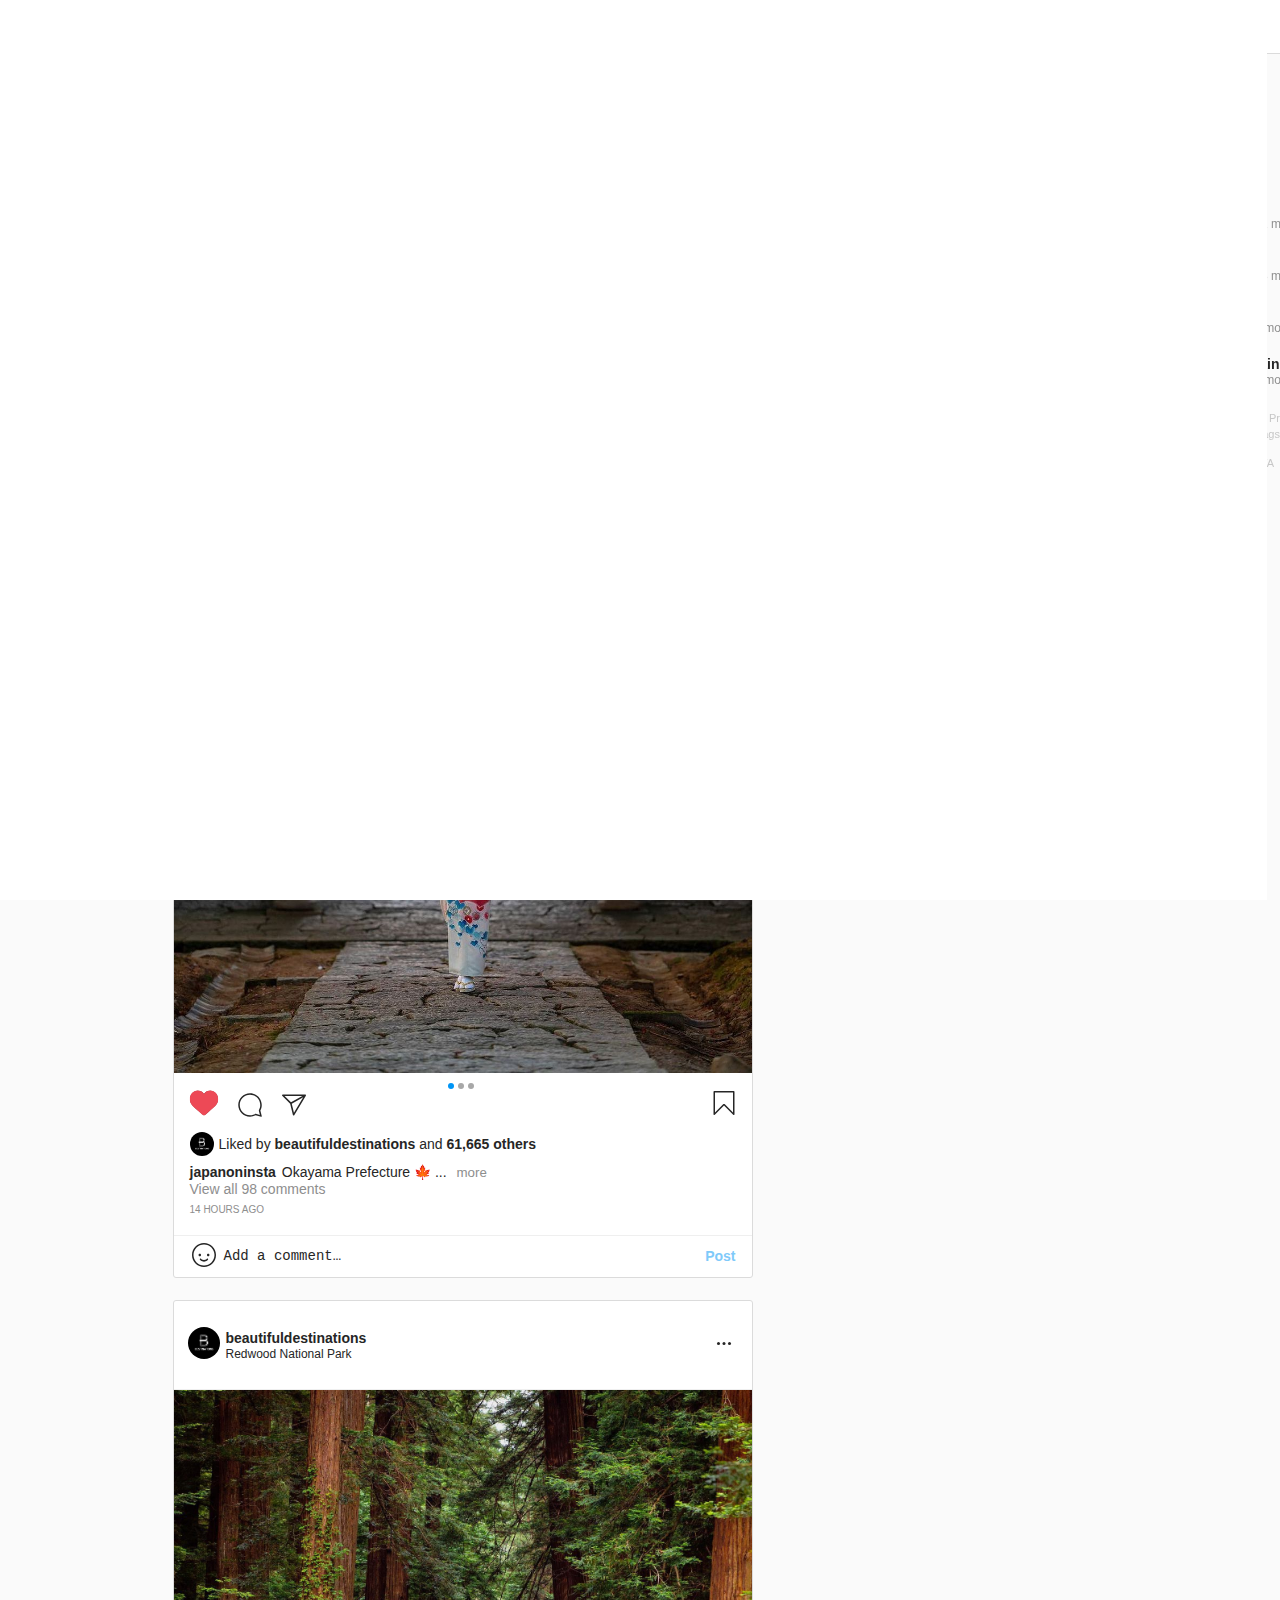
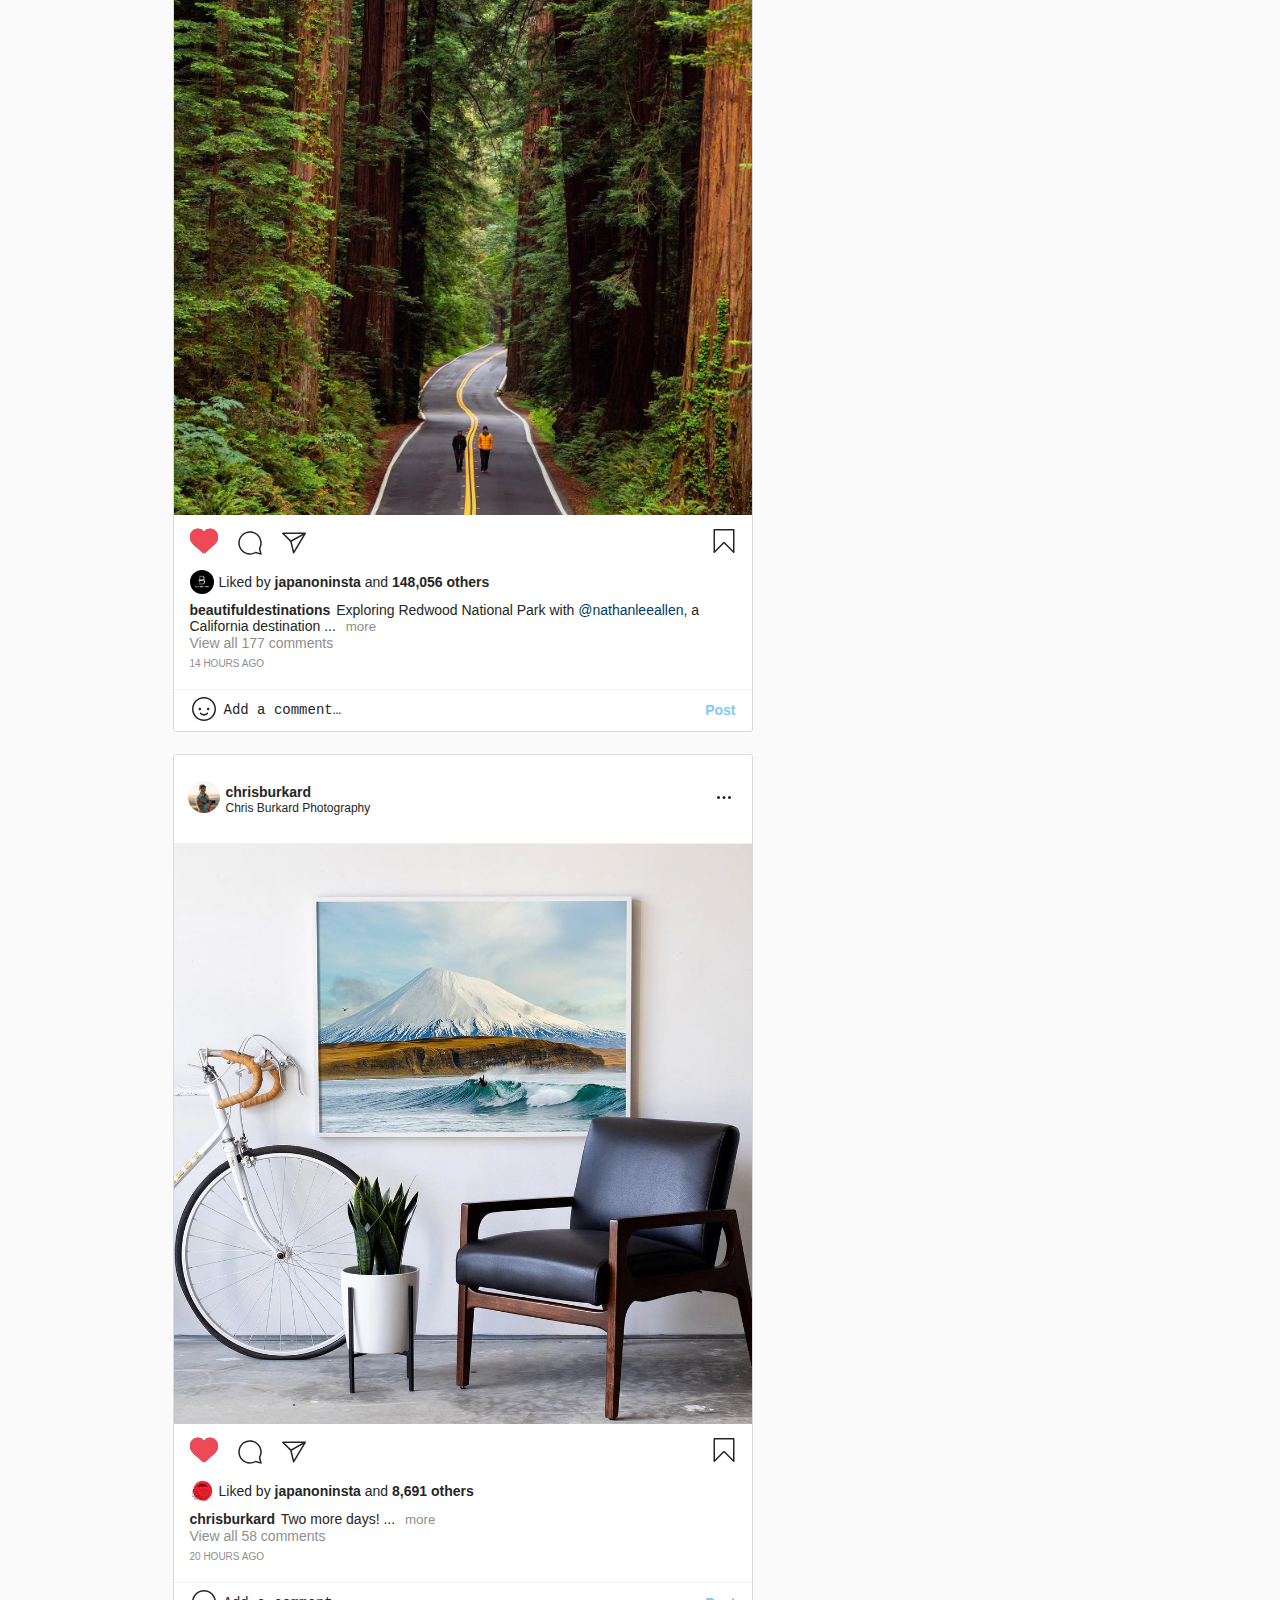
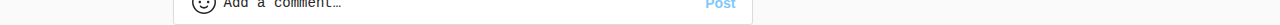
==== commit a2843cf1: "add direct to index.html file and some fixes" ====
--- a/index.html
+++ b/index.html
@@ -2872,7 +2872,7 @@
                     <div class="message-list-items-title">
                       <h6 class="account-name">Metallica</h6>
                       <p class="last-message">
-                        bye
+                        At 7am
                         <span class="last-message-dot"> . </span>
                         <span class="last-message-time">2d</span>
                       </p>
@@ -2885,7 +2885,7 @@
                     <div class="message-list-items-title">
                       <h6 class="account-name">Loïc Lagarde</h6>
                       <p class="last-message">
-                        bye
+                        At 7am
                         <span class="last-message-dot"> . </span>
                         <span class="last-message-time">3d</span>
                       </p>
@@ -2898,7 +2898,7 @@
                     <div class="message-list-items-title">
                       <h6 class="account-name">apple</h6>
                       <p class="last-message">
-                        hello
+                        sounds good
                         <span class="last-message-dot"> . </span>
                         <span class="last-message-time">4d</span>
                       </p>
@@ -2911,7 +2911,7 @@
                     <div class="message-list-items-title">
                       <h6 class="account-name">NASA</h6>
                       <p class="last-message">
-                        bye
+                        At 7am
                         <span class="last-message-dot"> . </span>
                         <span class="last-message-time">5d</span>
                       </p>
@@ -2924,7 +2924,7 @@
                     <div class="message-list-items-title">
                       <h6 class="account-name">The Olympic Games</h6>
                       <p class="last-message">
-                        hello
+                        sounds good
                         <span class="last-message-dot"> . </span>
                         <span class="last-message-time">6d</span>
                       </p>
@@ -2937,7 +2937,7 @@
                     <div class="message-list-items-title">
                       <h6 class="account-name">Foundation</h6>
                       <p class="last-message">
-                        hello
+                        sounds good
                         <span class="last-message-dot"> . </span>
                         <span class="last-message-time">1w</span>
                       </p>
@@ -2950,7 +2950,7 @@
                     <div class="message-list-items-title">
                       <h6 class="account-name">Tokyo 2020</h6>
                       <p class="last-message">
-                        hello
+                        At 7am
                         <span class="last-message-dot"> . </span>
                         <span class="last-message-time">1w</span>
                       </p>
@@ -2963,7 +2963,7 @@
                     <div class="message-list-items-title">
                       <h6 class="account-name">Zendaya</h6>
                       <p class="last-message">
-                        hello
+                        At 7am
                         <span class="last-message-dot"> . </span>
                         <span class="last-message-time">2w</span>
                       </p>
@@ -2976,7 +2976,7 @@
                     <div class="message-list-items-title">
                       <h6 class="account-name">Khalid</h6>
                       <p class="last-message">
-                        hello
+                        sounds good
                         <span class="last-message-dot"> . </span>
                         <span class="last-message-time">2w</span>
                       </p>
@@ -2989,7 +2989,7 @@
                     <div class="message-list-items-title">
                       <h6 class="account-name">Will Smith</h6>
                       <p class="last-message">
-                        hello
+                        At 7am
                         <span class="last-message-dot"> . </span>
                         <span class="last-message-time">3w</span>
                       </p>
@@ -3002,7 +3002,7 @@
                     <div class="message-list-items-title">
                       <h6 class="account-name">SIA</h6>
                       <p class="last-message">
-                        hello
+                        sounds good
                         <span class="last-message-dot"> . </span>
                         <span class="last-message-time">4w</span>
                       </p>
@@ -3021,7 +3021,7 @@
                   <div class="message-box-items-title">
                     <img src="assets/images/bn-profile.jpg" alt="" />
                     <div>BEAUTIFUL DESTINATIONS</div>
-                    <button>
+                    <button class="alt-button-1">
                       <svg
                         aria-label="View Thread Details"
                         class="_8-yf5"
@@ -3270,11 +3270,71 @@
                     </div>
                   </div>
                 </div>
+                <div class="message-box-items-alt" id="message-box-alt-1">
+                  <div class="message-box-items-alt-title">
+                    <div></div>
+                    <div>Details</div>
+                    <div class="alt-button-2">
+                      <svg
+                        aria-label="Navigate back to chat from thread details"
+                        class="_8-yf5"
+                        color="#262626"
+                        fill="#262626"
+                        height="24"
+                        role="img"
+                        viewBox="0 0 48 48"
+                        width="24"
+                      >
+                        <path
+                          d="M24 0a24 24 0 1024 24A23.94 23.94 0 0024 0zm0 12.3a2.58 2.58 0 012.6 2.6 2.52 2.52 0 01-2.6 2.6 2.6 2.6 0 010-5.2zm3.1 23.4H21a1.5 1.5 0 010-3h1.5v-9.2H21a1.5 1.5 0 010-3h3a1.54 1.54 0 011.5 1.5v10.7H27a1.54 1.54 0 011.5 1.5 1.34 1.34 0 01-1.4 1.5z"
+                        ></path>
+                      </svg>
+                    </div>
+                  </div>
+                  <div class="message-box-items-alt-body">
+                    <div class="message-box-items-alt-body-mute">
+                      <label>
+                        <input
+                          type="checkbox"
+                          class="form-check-input"
+                          name=""
+                          id=""
+                        />
+                        Mute Messages
+                      </label>
+                    </div>
+                    <div class="message-box-items-alt-body-members">
+                      <h4>Members</h4>
+                      <div class="message-box-items-alt-body-members-inner">
+                        <img src="assets/images/bn-profile.jpg" alt="" />
+                        <div
+                          class="
+                            message-box-items-alt-body-members-descriptions
+                          "
+                        >
+                          <h5>beautifuldestinations</h5>
+                          <p>BEAUTIFUL DESTINATIONS</p>
+                        </div>
+                      </div>
+                    </div>
+                  </div>
+                  <div class="message-box-items-alt-footer">
+                    <button class="message-box-items-alt-footer-delete">
+                      Delete Chat
+                    </button>
+                    <button class="message-box-items-alt-footer-block">
+                      Block
+                    </button>
+                    <button class="message-box-items-alt-footer-report">
+                      Report
+                    </button>
+                  </div>
+                </div>
                 <div class="message-box-items" id="message-box-2">
                   <div class="message-box-items-title">
                     <img src="assets/images/metallica.jpg" alt="" />
                     <div>Metallica</div>
-                    <button>
+                    <button class="alt-button-1">
                       <svg
                         aria-label="View Thread Details"
                         class="_8-yf5"
@@ -3504,11 +3564,71 @@
                     </div>
                   </div>
                 </div>
+                <div class="message-box-items-alt" id="message-box-alt-2">
+                  <div class="message-box-items-alt-title">
+                    <div></div>
+                    <div>Details</div>
+                    <div class="alt-button-2">
+                      <svg
+                        aria-label="Navigate back to chat from thread details"
+                        class="_8-yf5"
+                        color="#262626"
+                        fill="#262626"
+                        height="24"
+                        role="img"
+                        viewBox="0 0 48 48"
+                        width="24"
+                      >
+                        <path
+                          d="M24 0a24 24 0 1024 24A23.94 23.94 0 0024 0zm0 12.3a2.58 2.58 0 012.6 2.6 2.52 2.52 0 01-2.6 2.6 2.6 2.6 0 010-5.2zm3.1 23.4H21a1.5 1.5 0 010-3h1.5v-9.2H21a1.5 1.5 0 010-3h3a1.54 1.54 0 011.5 1.5v10.7H27a1.54 1.54 0 011.5 1.5 1.34 1.34 0 01-1.4 1.5z"
+                        ></path>
+                      </svg>
+                    </div>
+                  </div>
+                  <div class="message-box-items-alt-body">
+                    <div class="message-box-items-alt-body-mute">
+                      <label>
+                        <input
+                          type="checkbox"
+                          class="form-check-input"
+                          name=""
+                          id=""
+                        />
+                        Mute Messages
+                      </label>
+                    </div>
+                    <div class="message-box-items-alt-body-members">
+                      <h4>Members</h4>
+                      <div class="message-box-items-alt-body-members-inner">
+                        <img src="assets/images/metallica.jpg" alt="" />
+                        <div
+                          class="
+                            message-box-items-alt-body-members-descriptions
+                          "
+                        >
+                          <h5>metallica</h5>
+                          <p>Metallica</p>
+                        </div>
+                      </div>
+                    </div>
+                  </div>
+                  <div class="message-box-items-alt-footer">
+                    <button class="message-box-items-alt-footer-delete">
+                      Delete Chat
+                    </button>
+                    <button class="message-box-items-alt-footer-block">
+                      Block
+                    </button>
+                    <button class="message-box-items-alt-footer-report">
+                      Report
+                    </button>
+                  </div>
+                </div>
                 <div class="message-box-items" id="message-box-3">
                   <div class="message-box-items-title">
                     <img src="assets/images/loic.lagarde.jpg" alt="" />
                     <div>Loïc Lagarde</div>
-                    <button>
+                    <button class="alt-button-1">
                       <svg
                         aria-label="View Thread Details"
                         class="_8-yf5"
@@ -3738,11 +3858,71 @@
                     </div>
                   </div>
                 </div>
+                <div class="message-box-items-alt" id="message-box-alt-3">
+                  <div class="message-box-items-alt-title">
+                    <div></div>
+                    <div>Details</div>
+                    <div class="alt-button-2">
+                      <svg
+                        aria-label="Navigate back to chat from thread details"
+                        class="_8-yf5"
+                        color="#262626"
+                        fill="#262626"
+                        height="24"
+                        role="img"
+                        viewBox="0 0 48 48"
+                        width="24"
+                      >
+                        <path
+                          d="M24 0a24 24 0 1024 24A23.94 23.94 0 0024 0zm0 12.3a2.58 2.58 0 012.6 2.6 2.52 2.52 0 01-2.6 2.6 2.6 2.6 0 010-5.2zm3.1 23.4H21a1.5 1.5 0 010-3h1.5v-9.2H21a1.5 1.5 0 010-3h3a1.54 1.54 0 011.5 1.5v10.7H27a1.54 1.54 0 011.5 1.5 1.34 1.34 0 01-1.4 1.5z"
+                        ></path>
+                      </svg>
+                    </div>
+                  </div>
+                  <div class="message-box-items-alt-body">
+                    <div class="message-box-items-alt-body-mute">
+                      <label>
+                        <input
+                          type="checkbox"
+                          class="form-check-input"
+                          name=""
+                          id=""
+                        />
+                        Mute Messages
+                      </label>
+                    </div>
+                    <div class="message-box-items-alt-body-members">
+                      <h4>Members</h4>
+                      <div class="message-box-items-alt-body-members-inner">
+                        <img src="assets/images/loic.lagarde.jpg" alt="" />
+                        <div
+                          class="
+                            message-box-items-alt-body-members-descriptions
+                          "
+                        >
+                          <h5>loic.lagarde</h5>
+                          <p>Loïc Lagarde</p>
+                        </div>
+                      </div>
+                    </div>
+                  </div>
+                  <div class="message-box-items-alt-footer">
+                    <button class="message-box-items-alt-footer-delete">
+                      Delete Chat
+                    </button>
+                    <button class="message-box-items-alt-footer-block">
+                      Block
+                    </button>
+                    <button class="message-box-items-alt-footer-report">
+                      Report
+                    </button>
+                  </div>
+                </div>
                 <div class="message-box-items" id="message-box-4">
                   <div class="message-box-items-title">
                     <img src="assets/images/apple.jpg" alt="" />
                     <div>apple</div>
-                    <button>
+                    <button class="alt-button-1">
                       <svg
                         aria-label="View Thread Details"
                         class="_8-yf5"
@@ -3991,11 +4171,71 @@
                     </div>
                   </div>
                 </div>
+                <div class="message-box-items-alt" id="message-box-alt-4">
+                  <div class="message-box-items-alt-title">
+                    <div></div>
+                    <div>Details</div>
+                    <div class="alt-button-2">
+                      <svg
+                        aria-label="Navigate back to chat from thread details"
+                        class="_8-yf5"
+                        color="#262626"
+                        fill="#262626"
+                        height="24"
+                        role="img"
+                        viewBox="0 0 48 48"
+                        width="24"
+                      >
+                        <path
+                          d="M24 0a24 24 0 1024 24A23.94 23.94 0 0024 0zm0 12.3a2.58 2.58 0 012.6 2.6 2.52 2.52 0 01-2.6 2.6 2.6 2.6 0 010-5.2zm3.1 23.4H21a1.5 1.5 0 010-3h1.5v-9.2H21a1.5 1.5 0 010-3h3a1.54 1.54 0 011.5 1.5v10.7H27a1.54 1.54 0 011.5 1.5 1.34 1.34 0 01-1.4 1.5z"
+                        ></path>
+                      </svg>
+                    </div>
+                  </div>
+                  <div class="message-box-items-alt-body">
+                    <div class="message-box-items-alt-body-mute">
+                      <label>
+                        <input
+                          type="checkbox"
+                          class="form-check-input"
+                          name=""
+                          id=""
+                        />
+                        Mute Messages
+                      </label>
+                    </div>
+                    <div class="message-box-items-alt-body-members">
+                      <h4>Members</h4>
+                      <div class="message-box-items-alt-body-members-inner">
+                        <img src="assets/images/apple.jpg" alt="" />
+                        <div
+                          class="
+                            message-box-items-alt-body-members-descriptions
+                          "
+                        >
+                          <h5>apple</h5>
+                          <p>apple</p>
+                        </div>
+                      </div>
+                    </div>
+                  </div>
+                  <div class="message-box-items-alt-footer">
+                    <button class="message-box-items-alt-footer-delete">
+                      Delete Chat
+                    </button>
+                    <button class="message-box-items-alt-footer-block">
+                      Block
+                    </button>
+                    <button class="message-box-items-alt-footer-report">
+                      Report
+                    </button>
+                  </div>
+                </div>
                 <div class="message-box-items" id="message-box-5">
                   <div class="message-box-items-title">
                     <img src="assets/images/nasa.jpg" alt="" />
                     <div>NASA</div>
-                    <button>
+                    <button class="alt-button-1">
                       <svg
                         aria-label="View Thread Details"
                         class="_8-yf5"
@@ -4225,11 +4465,71 @@
                     </div>
                   </div>
                 </div>
+                <div class="message-box-items-alt" id="message-box-alt-5">
+                  <div class="message-box-items-alt-title">
+                    <div></div>
+                    <div>Details</div>
+                    <div class="alt-button-2">
+                      <svg
+                        aria-label="Navigate back to chat from thread details"
+                        class="_8-yf5"
+                        color="#262626"
+                        fill="#262626"
+                        height="24"
+                        role="img"
+                        viewBox="0 0 48 48"
+                        width="24"
+                      >
+                        <path
+                          d="M24 0a24 24 0 1024 24A23.94 23.94 0 0024 0zm0 12.3a2.58 2.58 0 012.6 2.6 2.52 2.52 0 01-2.6 2.6 2.6 2.6 0 010-5.2zm3.1 23.4H21a1.5 1.5 0 010-3h1.5v-9.2H21a1.5 1.5 0 010-3h3a1.54 1.54 0 011.5 1.5v10.7H27a1.54 1.54 0 011.5 1.5 1.34 1.34 0 01-1.4 1.5z"
+                        ></path>
+                      </svg>
+                    </div>
+                  </div>
+                  <div class="message-box-items-alt-body">
+                    <div class="message-box-items-alt-body-mute">
+                      <label>
+                        <input
+                          type="checkbox"
+                          class="form-check-input"
+                          name=""
+                          id=""
+                        />
+                        Mute Messages
+                      </label>
+                    </div>
+                    <div class="message-box-items-alt-body-members">
+                      <h4>Members</h4>
+                      <div class="message-box-items-alt-body-members-inner">
+                        <img src="assets/images/nasa.jpg" alt="" />
+                        <div
+                          class="
+                            message-box-items-alt-body-members-descriptions
+                          "
+                        >
+                          <h5>nasa</h5>
+                          <p>NASA</p>
+                        </div>
+                      </div>
+                    </div>
+                  </div>
+                  <div class="message-box-items-alt-footer">
+                    <button class="message-box-items-alt-footer-delete">
+                      Delete Chat
+                    </button>
+                    <button class="message-box-items-alt-footer-block">
+                      Block
+                    </button>
+                    <button class="message-box-items-alt-footer-report">
+                      Report
+                    </button>
+                  </div>
+                </div>
                 <div class="message-box-items" id="message-box-6">
                   <div class="message-box-items-title">
                     <img src="assets/images/olympics.jpg" alt="" />
                     <div>The Olympic Games</div>
-                    <button>
+                    <button class="alt-button-1">
                       <svg
                         aria-label="View Thread Details"
                         class="_8-yf5"
@@ -4478,11 +4778,71 @@
                     </div>
                   </div>
                 </div>
+                <div class="message-box-items-alt" id="message-box-alt-6">
+                  <div class="message-box-items-alt-title">
+                    <div></div>
+                    <div>Details</div>
+                    <div class="alt-button-2">
+                      <svg
+                        aria-label="Navigate back to chat from thread details"
+                        class="_8-yf5"
+                        color="#262626"
+                        fill="#262626"
+                        height="24"
+                        role="img"
+                        viewBox="0 0 48 48"
+                        width="24"
+                      >
+                        <path
+                          d="M24 0a24 24 0 1024 24A23.94 23.94 0 0024 0zm0 12.3a2.58 2.58 0 012.6 2.6 2.52 2.52 0 01-2.6 2.6 2.6 2.6 0 010-5.2zm3.1 23.4H21a1.5 1.5 0 010-3h1.5v-9.2H21a1.5 1.5 0 010-3h3a1.54 1.54 0 011.5 1.5v10.7H27a1.54 1.54 0 011.5 1.5 1.34 1.34 0 01-1.4 1.5z"
+                        ></path>
+                      </svg>
+                    </div>
+                  </div>
+                  <div class="message-box-items-alt-body">
+                    <div class="message-box-items-alt-body-mute">
+                      <label>
+                        <input
+                          type="checkbox"
+                          class="form-check-input"
+                          name=""
+                          id=""
+                        />
+                        Mute Messages
+                      </label>
+                    </div>
+                    <div class="message-box-items-alt-body-members">
+                      <h4>Members</h4>
+                      <div class="message-box-items-alt-body-members-inner">
+                        <img src="assets/images/olympics.jpg" alt="" />
+                        <div
+                          class="
+                            message-box-items-alt-body-members-descriptions
+                          "
+                        >
+                          <h5>olympics</h5>
+                          <p>The Olympic Games</p>
+                        </div>
+                      </div>
+                    </div>
+                  </div>
+                  <div class="message-box-items-alt-footer">
+                    <button class="message-box-items-alt-footer-delete">
+                      Delete Chat
+                    </button>
+                    <button class="message-box-items-alt-footer-block">
+                      Block
+                    </button>
+                    <button class="message-box-items-alt-footer-report">
+                      Report
+                    </button>
+                  </div>
+                </div>
                 <div class="message-box-items" id="message-box-7">
                   <div class="message-box-items-title">
                     <img src="assets/images/withfoundation.jpg" alt="" />
                     <div>Foundation</div>
-                    <button>
+                    <button class="alt-button-1">
                       <svg
                         aria-label="View Thread Details"
                         class="_8-yf5"
@@ -4731,11 +5091,71 @@
                     </div>
                   </div>
                 </div>
+                <div class="message-box-items-alt" id="message-box-alt-7">
+                  <div class="message-box-items-alt-title">
+                    <div></div>
+                    <div>Details</div>
+                    <div class="alt-button-2">
+                      <svg
+                        aria-label="Navigate back to chat from thread details"
+                        class="_8-yf5"
+                        color="#262626"
+                        fill="#262626"
+                        height="24"
+                        role="img"
+                        viewBox="0 0 48 48"
+                        width="24"
+                      >
+                        <path
+                          d="M24 0a24 24 0 1024 24A23.94 23.94 0 0024 0zm0 12.3a2.58 2.58 0 012.6 2.6 2.52 2.52 0 01-2.6 2.6 2.6 2.6 0 010-5.2zm3.1 23.4H21a1.5 1.5 0 010-3h1.5v-9.2H21a1.5 1.5 0 010-3h3a1.54 1.54 0 011.5 1.5v10.7H27a1.54 1.54 0 011.5 1.5 1.34 1.34 0 01-1.4 1.5z"
+                        ></path>
+                      </svg>
+                    </div>
+                  </div>
+                  <div class="message-box-items-alt-body">
+                    <div class="message-box-items-alt-body-mute">
+                      <label>
+                        <input
+                          type="checkbox"
+                          class="form-check-input"
+                          name=""
+                          id=""
+                        />
+                        Mute Messages
+                      </label>
+                    </div>
+                    <div class="message-box-items-alt-body-members">
+                      <h4>Members</h4>
+                      <div class="message-box-items-alt-body-members-inner">
+                        <img src="assets/images/withfoundation.jpg" alt="" />
+                        <div
+                          class="
+                            message-box-items-alt-body-members-descriptions
+                          "
+                        >
+                          <h5>withfoundation</h5>
+                          <p>Foundation</p>
+                        </div>
+                      </div>
+                    </div>
+                  </div>
+                  <div class="message-box-items-alt-footer">
+                    <button class="message-box-items-alt-footer-delete">
+                      Delete Chat
+                    </button>
+                    <button class="message-box-items-alt-footer-block">
+                      Block
+                    </button>
+                    <button class="message-box-items-alt-footer-report">
+                      Report
+                    </button>
+                  </div>
+                </div>
                 <div class="message-box-items" id="message-box-8">
                   <div class="message-box-items-title">
                     <img src="assets/images/tokyo2020.jpg" alt="" />
                     <div>Tokyo 2020</div>
-                    <button>
+                    <button class="alt-button-1">
                       <svg
                         aria-label="View Thread Details"
                         class="_8-yf5"
@@ -4965,11 +5385,71 @@
                     </div>
                   </div>
                 </div>
+                <div class="message-box-items-alt" id="message-box-alt-8">
+                  <div class="message-box-items-alt-title">
+                    <div></div>
+                    <div>Details</div>
+                    <div class="alt-button-2">
+                      <svg
+                        aria-label="Navigate back to chat from thread details"
+                        class="_8-yf5"
+                        color="#262626"
+                        fill="#262626"
+                        height="24"
+                        role="img"
+                        viewBox="0 0 48 48"
+                        width="24"
+                      >
+                        <path
+                          d="M24 0a24 24 0 1024 24A23.94 23.94 0 0024 0zm0 12.3a2.58 2.58 0 012.6 2.6 2.52 2.52 0 01-2.6 2.6 2.6 2.6 0 010-5.2zm3.1 23.4H21a1.5 1.5 0 010-3h1.5v-9.2H21a1.5 1.5 0 010-3h3a1.54 1.54 0 011.5 1.5v10.7H27a1.54 1.54 0 011.5 1.5 1.34 1.34 0 01-1.4 1.5z"
+                        ></path>
+                      </svg>
+                    </div>
+                  </div>
+                  <div class="message-box-items-alt-body">
+                    <div class="message-box-items-alt-body-mute">
+                      <label>
+                        <input
+                          type="checkbox"
+                          class="form-check-input"
+                          name=""
+                          id=""
+                        />
+                        Mute Messages
+                      </label>
+                    </div>
+                    <div class="message-box-items-alt-body-members">
+                      <h4>Members</h4>
+                      <div class="message-box-items-alt-body-members-inner">
+                        <img src="assets/images/tokyo2020.jpg" alt="" />
+                        <div
+                          class="
+                            message-box-items-alt-body-members-descriptions
+                          "
+                        >
+                          <h5>tokyo2020</h5>
+                          <p>Tokyo 2020</p>
+                        </div>
+                      </div>
+                    </div>
+                  </div>
+                  <div class="message-box-items-alt-footer">
+                    <button class="message-box-items-alt-footer-delete">
+                      Delete Chat
+                    </button>
+                    <button class="message-box-items-alt-footer-block">
+                      Block
+                    </button>
+                    <button class="message-box-items-alt-footer-report">
+                      Report
+                    </button>
+                  </div>
+                </div>
                 <div class="message-box-items" id="message-box-9">
                   <div class="message-box-items-title">
                     <img src="assets/images/zendaya.jpg" alt="" />
                     <div>Zendaya</div>
-                    <button>
+                    <button class="alt-button-1">
                       <svg
                         aria-label="View Thread Details"
                         class="_8-yf5"
@@ -5199,11 +5679,71 @@
                     </div>
                   </div>
                 </div>
+                <div class="message-box-items-alt" id="message-box-alt-9">
+                  <div class="message-box-items-alt-title">
+                    <div></div>
+                    <div>Details</div>
+                    <div class="alt-button-2">
+                      <svg
+                        aria-label="Navigate back to chat from thread details"
+                        class="_8-yf5"
+                        color="#262626"
+                        fill="#262626"
+                        height="24"
+                        role="img"
+                        viewBox="0 0 48 48"
+                        width="24"
+                      >
+                        <path
+                          d="M24 0a24 24 0 1024 24A23.94 23.94 0 0024 0zm0 12.3a2.58 2.58 0 012.6 2.6 2.52 2.52 0 01-2.6 2.6 2.6 2.6 0 010-5.2zm3.1 23.4H21a1.5 1.5 0 010-3h1.5v-9.2H21a1.5 1.5 0 010-3h3a1.54 1.54 0 011.5 1.5v10.7H27a1.54 1.54 0 011.5 1.5 1.34 1.34 0 01-1.4 1.5z"
+                        ></path>
+                      </svg>
+                    </div>
+                  </div>
+                  <div class="message-box-items-alt-body">
+                    <div class="message-box-items-alt-body-mute">
+                      <label>
+                        <input
+                          type="checkbox"
+                          class="form-check-input"
+                          name=""
+                          id=""
+                        />
+                        Mute Messages
+                      </label>
+                    </div>
+                    <div class="message-box-items-alt-body-members">
+                      <h4>Members</h4>
+                      <div class="message-box-items-alt-body-members-inner">
+                        <img src="assets/images/zendaya.jpg" alt="" />
+                        <div
+                          class="
+                            message-box-items-alt-body-members-descriptions
+                          "
+                        >
+                          <h5>zendaya</h5>
+                          <p>zendaya</p>
+                        </div>
+                      </div>
+                    </div>
+                  </div>
+                  <div class="message-box-items-alt-footer">
+                    <button class="message-box-items-alt-footer-delete">
+                      Delete Chat
+                    </button>
+                    <button class="message-box-items-alt-footer-block">
+                      Block
+                    </button>
+                    <button class="message-box-items-alt-footer-report">
+                      Report
+                    </button>
+                  </div>
+                </div>
                 <div class="message-box-items" id="message-box-10">
                   <div class="message-box-items-title">
                     <img src="assets/images/thegr8khalid.jpg" alt="" />
                     <div>Khalid</div>
-                    <button>
+                    <button class="alt-button-1">
                       <svg
                         aria-label="View Thread Details"
                         class="_8-yf5"
@@ -5452,11 +5992,71 @@
                     </div>
                   </div>
                 </div>
+                <div class="message-box-items-alt" id="message-box-alt-10">
+                  <div class="message-box-items-alt-title">
+                    <div></div>
+                    <div>Details</div>
+                    <div class="alt-button-2">
+                      <svg
+                        aria-label="Navigate back to chat from thread details"
+                        class="_8-yf5"
+                        color="#262626"
+                        fill="#262626"
+                        height="24"
+                        role="img"
+                        viewBox="0 0 48 48"
+                        width="24"
+                      >
+                        <path
+                          d="M24 0a24 24 0 1024 24A23.94 23.94 0 0024 0zm0 12.3a2.58 2.58 0 012.6 2.6 2.52 2.52 0 01-2.6 2.6 2.6 2.6 0 010-5.2zm3.1 23.4H21a1.5 1.5 0 010-3h1.5v-9.2H21a1.5 1.5 0 010-3h3a1.54 1.54 0 011.5 1.5v10.7H27a1.54 1.54 0 011.5 1.5 1.34 1.34 0 01-1.4 1.5z"
+                        ></path>
+                      </svg>
+                    </div>
+                  </div>
+                  <div class="message-box-items-alt-body">
+                    <div class="message-box-items-alt-body-mute">
+                      <label>
+                        <input
+                          type="checkbox"
+                          class="form-check-input"
+                          name=""
+                          id=""
+                        />
+                        Mute Messages
+                      </label>
+                    </div>
+                    <div class="message-box-items-alt-body-members">
+                      <h4>Members</h4>
+                      <div class="message-box-items-alt-body-members-inner">
+                        <img src="assets/images/thegr8khalid.jpg" alt="" />
+                        <div
+                          class="
+                            message-box-items-alt-body-members-descriptions
+                          "
+                        >
+                          <h5>thegr8khalid</h5>
+                          <p>Khalid</p>
+                        </div>
+                      </div>
+                    </div>
+                  </div>
+                  <div class="message-box-items-alt-footer">
+                    <button class="message-box-items-alt-footer-delete">
+                      Delete Chat
+                    </button>
+                    <button class="message-box-items-alt-footer-block">
+                      Block
+                    </button>
+                    <button class="message-box-items-alt-footer-report">
+                      Report
+                    </button>
+                  </div>
+                </div>
                 <div class="message-box-items" id="message-box-11">
                   <div class="message-box-items-title">
                     <img src="assets/images/willsmith.jpg" alt="" />
                     <div>Will Smith</div>
-                    <button>
+                    <button class="alt-button-1">
                       <svg
                         aria-label="View Thread Details"
                         class="_8-yf5"
@@ -5686,11 +6286,71 @@
                     </div>
                   </div>
                 </div>
+                <div class="message-box-items-alt" id="message-box-alt-11">
+                  <div class="message-box-items-alt-title">
+                    <div></div>
+                    <div>Details</div>
+                    <div class="alt-button-2">
+                      <svg
+                        aria-label="Navigate back to chat from thread details"
+                        class="_8-yf5"
+                        color="#262626"
+                        fill="#262626"
+                        height="24"
+                        role="img"
+                        viewBox="0 0 48 48"
+                        width="24"
+                      >
+                        <path
+                          d="M24 0a24 24 0 1024 24A23.94 23.94 0 0024 0zm0 12.3a2.58 2.58 0 012.6 2.6 2.52 2.52 0 01-2.6 2.6 2.6 2.6 0 010-5.2zm3.1 23.4H21a1.5 1.5 0 010-3h1.5v-9.2H21a1.5 1.5 0 010-3h3a1.54 1.54 0 011.5 1.5v10.7H27a1.54 1.54 0 011.5 1.5 1.34 1.34 0 01-1.4 1.5z"
+                        ></path>
+                      </svg>
+                    </div>
+                  </div>
+                  <div class="message-box-items-alt-body">
+                    <div class="message-box-items-alt-body-mute">
+                      <label>
+                        <input
+                          type="checkbox"
+                          class="form-check-input"
+                          name=""
+                          id=""
+                        />
+                        Mute Messages
+                      </label>
+                    </div>
+                    <div class="message-box-items-alt-body-members">
+                      <h4>Members</h4>
+                      <div class="message-box-items-alt-body-members-inner">
+                        <img src="assets/images/willsmith.jpg" alt="" />
+                        <div
+                          class="
+                            message-box-items-alt-body-members-descriptions
+                          "
+                        >
+                          <h5>willsmith</h5>
+                          <p>Will Smith</p>
+                        </div>
+                      </div>
+                    </div>
+                  </div>
+                  <div class="message-box-items-alt-footer">
+                    <button class="message-box-items-alt-footer-delete">
+                      Delete Chat
+                    </button>
+                    <button class="message-box-items-alt-footer-block">
+                      Block
+                    </button>
+                    <button class="message-box-items-alt-footer-report">
+                      Report
+                    </button>
+                  </div>
+                </div>
                 <div class="message-box-items" id="message-box-12">
                   <div class="message-box-items-title">
                     <img src="assets/images/siamusic.jpg" alt="" />
                     <div>SIA</div>
-                    <button>
+                    <button class="alt-button-1">
                       <svg
                         aria-label="View Thread Details"
                         class="_8-yf5"
@@ -5939,6 +6599,66 @@
                     </div>
                   </div>
                 </div>
+                <div class="message-box-items-alt" id="message-box-alt-12">
+                  <div class="message-box-items-alt-title">
+                    <div></div>
+                    <div>Details</div>
+                    <div class="alt-button-2">
+                      <svg
+                        aria-label="Navigate back to chat from thread details"
+                        class="_8-yf5"
+                        color="#262626"
+                        fill="#262626"
+                        height="24"
+                        role="img"
+                        viewBox="0 0 48 48"
+                        width="24"
+                      >
+                        <path
+                          d="M24 0a24 24 0 1024 24A23.94 23.94 0 0024 0zm0 12.3a2.58 2.58 0 012.6 2.6 2.52 2.52 0 01-2.6 2.6 2.6 2.6 0 010-5.2zm3.1 23.4H21a1.5 1.5 0 010-3h1.5v-9.2H21a1.5 1.5 0 010-3h3a1.54 1.54 0 011.5 1.5v10.7H27a1.54 1.54 0 011.5 1.5 1.34 1.34 0 01-1.4 1.5z"
+                        ></path>
+                      </svg>
+                    </div>
+                  </div>
+                  <div class="message-box-items-alt-body">
+                    <div class="message-box-items-alt-body-mute">
+                      <label>
+                        <input
+                          type="checkbox"
+                          class="form-check-input"
+                          name=""
+                          id=""
+                        />
+                        Mute Messages
+                      </label>
+                    </div>
+                    <div class="message-box-items-alt-body-members">
+                      <h4>Members</h4>
+                      <div class="message-box-items-alt-body-members-inner">
+                        <img src="assets/images/siamusic.jpg" alt="" />
+                        <div
+                          class="
+                            message-box-items-alt-body-members-descriptions
+                          "
+                        >
+                          <h5>siamusic</h5>
+                          <p>SIA</p>
+                        </div>
+                      </div>
+                    </div>
+                  </div>
+                  <div class="message-box-items-alt-footer">
+                    <button class="message-box-items-alt-footer-delete">
+                      Delete Chat
+                    </button>
+                    <button class="message-box-items-alt-footer-block">
+                      Block
+                    </button>
+                    <button class="message-box-items-alt-footer-report">
+                      Report
+                    </button>
+                  </div>
+                </div>
               </div>
             </div>
             <div class="direct-modals">
@@ -6139,6 +6859,101 @@
                     </div>
                     <div class="otions-footer">
                       <button>Log into an Existing Account</button>
+                    </div>
+                  </div>
+                </div>
+              </div>
+              <div class="delete-chat-modal modals">
+                <div class="modal-bg"></div>
+                <div class="modal-inner">
+                  <div class="otions">
+                    <div class="otions-body">
+                      <h3>Delete Chat?</h3>
+                      <p>
+                        Deleting removes the chat from your inbox, but no one
+                        else's inbox.
+                      </p>
+                    </div>
+                    <div class="otions-footer">
+                      <button>Delete</button>
+                      <button class="close-modal">Cancel</button>
+                    </div>
+                  </div>
+                </div>
+              </div>
+              <div class="block-chat-modal modals">
+                <div class="modal-bg"></div>
+                <div class="modal-inner">
+                  <div class="otions">
+                    <div class="otions-body">
+                      <h3>Block?</h3>
+                      <p>
+                        They won't be able to find your profile, posts or story
+                        on Instagram. Instagram won't let them know you blocked
+                        them.
+                      </p>
+                    </div>
+                    <div class="otions-footer">
+                      <button>Block</button>
+                      <button class="close-modal">Cancel</button>
+                    </div>
+                  </div>
+                </div>
+              </div>
+              <div class="report-chat-modal modals">
+                <div class="modal-bg"></div>
+                <div class="modal-inner">
+                  <div class="otions">
+                    <div class="otions-header">
+                      <div></div>
+                      <div>Report</div>
+                      <button class="close-modal">
+                        <svg
+                          aria-label="Close"
+                          class="_8-yf5"
+                          color="#262626"
+                          fill="#262626"
+                          height="24"
+                          role="img"
+                          viewBox="0 0 48 48"
+                          width="24"
+                        >
+                          <path
+                            clip-rule="evenodd"
+                            d="M41.1 9.1l-15 15L41 39c.6.6.6 1.5 0 2.1s-1.5.6-2.1 0L24 26.1l-14.9 15c-.6.6-1.5.6-2.1 0-.6-.6-.6-1.5 0-2.1l14.9-15-15-15c-.6-.6-.6-1.5 0-2.1s1.5-.6 2.1 0l15 15 15-15c.6-.6 1.5-.6 2.1 0 .6.6.6 1.6 0 2.2z"
+                            fill-rule="evenodd"
+                          ></path>
+                        </svg>
+                      </button>
+                    </div>
+                    <div class="otions-body">
+                      <p>
+                        Choose a reason for reporting this account. We won't
+                        tell <strong>xxxx-xxxx-xx</strong> who reported them.
+                      </p>
+                    </div>
+                    <div class="otions-footer">
+                      <button>
+                        I just don't like it<i
+                          class="fa-solid fa-angle-right"
+                        ></i>
+                      </button>
+                      <button>
+                        It's spam<i class="fa-solid fa-angle-right"></i>
+                      </button>
+                      <button>
+                        Nudity or pornography<i
+                          class="fa-solid fa-angle-right"
+                        ></i>
+                      </button>
+                      <button>
+                        Hate speech or symbols<i
+                          class="fa-solid fa-angle-right"
+                        ></i>
+                      </button>
+                      <button>
+                        Other<i class="fa-solid fa-angle-right"></i>
+                      </button>
                     </div>
                   </div>
                 </div>
--- a/assets/styles/style.css
+++ b/assets/styles/style.css
@@ -41,11 +41,11 @@
   display: -ms-flexbox;
   display: flex;
   -webkit-box-pack: center;
-      -ms-flex-pack: center;
-          justify-content: center;
-  -webkit-box-align: center;
-      -ms-flex-align: center;
-          align-items: center;
+  -ms-flex-pack: center;
+  justify-content: center;
+  -webkit-box-align: center;
+  -ms-flex-align: center;
+  align-items: center;
   position: fixed;
   top: 0;
   right: 0;
@@ -86,11 +86,11 @@
   display: -ms-flexbox;
   display: flex;
   -webkit-box-pack: justify;
-      -ms-flex-pack: justify;
-          justify-content: space-between;
-  -webkit-box-align: center;
-      -ms-flex-align: center;
-          align-items: center;
+  -ms-flex-pack: justify;
+  justify-content: space-between;
+  -webkit-box-align: center;
+  -ms-flex-align: center;
+  align-items: center;
   width: auto;
   height: 53px;
 }
@@ -132,11 +132,11 @@
   display: -ms-flexbox;
   display: flex;
   -webkit-box-pack: unset;
-      -ms-flex-pack: unset;
-          justify-content: unset;
-  -webkit-box-align: center;
-      -ms-flex-align: center;
-          align-items: center;
+  -ms-flex-pack: unset;
+  justify-content: unset;
+  -webkit-box-align: center;
+  -ms-flex-align: center;
+  align-items: center;
   font-size: 14px;
   font-weight: 400;
   color: #8e8e8e;
@@ -173,15 +173,15 @@
   display: -ms-flexbox;
   display: flex;
   -webkit-box-pack: center;
-      -ms-flex-pack: center;
-          justify-content: center;
-  -webkit-box-align: center;
-      -ms-flex-align: center;
-          align-items: center;
+  -ms-flex-pack: center;
+  justify-content: center;
+  -webkit-box-align: center;
+  -ms-flex-align: center;
+  align-items: center;
   width: 14px;
   height: 14px;
   -webkit-transform: translateY(-50%);
-          transform: translateY(-50%);
+  transform: translateY(-50%);
   background-color: #c7c7c7;
   border-radius: 100%;
 }
@@ -196,7 +196,12 @@
   display: none;
 }
 
-nav .container-fluid .nav-wrapper .nav-search-bar .nav-search-dropdown-section .nav-search-dropdown-section-background {
+nav
+  .container-fluid
+  .nav-wrapper
+  .nav-search-bar
+  .nav-search-dropdown-section
+  .nav-search-dropdown-section-background {
   position: absolute;
   top: 0;
   right: 0;
@@ -206,8 +211,18 @@
   height: 100vh;
 }
 
-nav .container-fluid .nav-wrapper .nav-search-bar .nav-search-dropdown-section .nav-search-dropdown-triangle,
-nav .container-fluid .nav-wrapper .nav-search-bar .nav-search-dropdown-section .nav-search-dropdown-triangle2 {
+nav
+  .container-fluid
+  .nav-wrapper
+  .nav-search-bar
+  .nav-search-dropdown-section
+  .nav-search-dropdown-triangle,
+nav
+  .container-fluid
+  .nav-wrapper
+  .nav-search-bar
+  .nav-search-dropdown-section
+  .nav-search-dropdown-triangle2 {
   width: 16px;
   height: 16px;
   position: absolute;
@@ -216,20 +231,30 @@
   bottom: auto;
   left: 50%;
   -webkit-box-shadow: 0 0 0.5rem rgba(0, 0, 0, 0.15);
-          box-shadow: 0 0 0.5rem rgba(0, 0, 0, 0.15);
+  box-shadow: 0 0 0.5rem rgba(0, 0, 0, 0.15);
   background-color: #fff;
   margin: 10px 0 0 0;
   -webkit-transform: rotate(45deg) translate(-50%, 0);
-          transform: rotate(45deg) translate(-50%, 0);
-}
-
-nav .container-fluid .nav-wrapper .nav-search-bar .nav-search-dropdown-section .nav-search-dropdown-triangle2 {
+  transform: rotate(45deg) translate(-50%, 0);
+}
+
+nav
+  .container-fluid
+  .nav-wrapper
+  .nav-search-bar
+  .nav-search-dropdown-section
+  .nav-search-dropdown-triangle2 {
   z-index: 6;
   -webkit-box-shadow: none;
-          box-shadow: none;
-}
-
-nav .container-fluid .nav-wrapper .nav-search-bar .nav-search-dropdown-section .nav-search-dropdown {
+  box-shadow: none;
+}
+
+nav
+  .container-fluid
+  .nav-wrapper
+  .nav-search-bar
+  .nav-search-dropdown-section
+  .nav-search-dropdown {
   position: absolute;
   top: auto;
   right: auto;
@@ -239,49 +264,69 @@
   display: -ms-flexbox;
   display: flex;
   -webkit-box-pack: unset;
-      -ms-flex-pack: unset;
-          justify-content: unset;
+  -ms-flex-pack: unset;
+  justify-content: unset;
   -webkit-box-align: unset;
-      -ms-flex-align: unset;
-          align-items: unset;
+  -ms-flex-align: unset;
+  align-items: unset;
   overflow-x: hidden;
   overflow-y: scroll;
   width: 375px;
   height: 362px;
   -webkit-box-shadow: 0 0 0.5rem rgba(0, 0, 0, 0.15);
-          box-shadow: 0 0 0.5rem rgba(0, 0, 0, 0.15);
+  box-shadow: 0 0 0.5rem rgba(0, 0, 0, 0.15);
   background-color: #fff;
   -webkit-box-orient: vertical;
   -webkit-box-direction: normal;
-      -ms-flex-direction: column;
-          flex-direction: column;
+  -ms-flex-direction: column;
+  flex-direction: column;
   z-index: 5;
   margin: 10px 0 0 0;
   padding: 0;
   border-radius: 6px;
   -webkit-transform: translate(-50%, 0);
-          transform: translate(-50%, 0);
-}
-
-nav .container-fluid .nav-wrapper .nav-search-bar .nav-search-dropdown-section .nav-search-dropdown .nav-search-dropdown-title {
+  transform: translate(-50%, 0);
+}
+
+nav
+  .container-fluid
+  .nav-wrapper
+  .nav-search-bar
+  .nav-search-dropdown-section
+  .nav-search-dropdown
+  .nav-search-dropdown-title {
   display: -webkit-box;
   display: -ms-flexbox;
   display: flex;
   -webkit-box-pack: justify;
-      -ms-flex-pack: justify;
-          justify-content: space-between;
-  -webkit-box-align: center;
-      -ms-flex-align: center;
-          align-items: center;
+  -ms-flex-pack: justify;
+  justify-content: space-between;
+  -webkit-box-align: center;
+  -ms-flex-align: center;
+  align-items: center;
   padding: 15px 17px;
 }
 
-nav .container-fluid .nav-wrapper .nav-search-bar .nav-search-dropdown-section .nav-search-dropdown .nav-search-dropdown-title :nth-child(2) {
+nav
+  .container-fluid
+  .nav-wrapper
+  .nav-search-bar
+  .nav-search-dropdown-section
+  .nav-search-dropdown
+  .nav-search-dropdown-title
+  :nth-child(2) {
   color: #0095f6;
   cursor: pointer;
 }
 
-nav .container-fluid .nav-wrapper .nav-search-bar .nav-search-dropdown-section .nav-search-dropdown .nav-search-dropdown-title span {
+nav
+  .container-fluid
+  .nav-wrapper
+  .nav-search-bar
+  .nav-search-dropdown-section
+  .nav-search-dropdown
+  .nav-search-dropdown-title
+  span {
   font-size: 16px;
   font-weight: 600;
   color: #262626;
@@ -289,72 +334,130 @@
   line-height: 24px;
 }
 
-nav .container-fluid .nav-wrapper .nav-search-bar .nav-search-dropdown-section .nav-search-dropdown .nav-search-dropdown-items {
+nav
+  .container-fluid
+  .nav-wrapper
+  .nav-search-bar
+  .nav-search-dropdown-section
+  .nav-search-dropdown
+  .nav-search-dropdown-items {
   display: -webkit-box;
   display: -ms-flexbox;
   display: flex;
   -webkit-box-pack: unset;
-      -ms-flex-pack: unset;
-          justify-content: unset;
-  -webkit-box-align: center;
-      -ms-flex-align: center;
-          align-items: center;
+  -ms-flex-pack: unset;
+  justify-content: unset;
+  -webkit-box-align: center;
+  -ms-flex-align: center;
+  align-items: center;
   width: 100%;
   height: auto;
   -webkit-box-orient: horizontal;
   -webkit-box-direction: normal;
-      -ms-flex-direction: row;
-          flex-direction: row;
+  -ms-flex-direction: row;
+  flex-direction: row;
   position: relative;
   padding: 5px 15px;
 }
 
-nav .container-fluid .nav-wrapper .nav-search-bar .nav-search-dropdown-section .nav-search-dropdown .nav-search-dropdown-items:hover {
+nav
+  .container-fluid
+  .nav-wrapper
+  .nav-search-bar
+  .nav-search-dropdown-section
+  .nav-search-dropdown
+  .nav-search-dropdown-items:hover {
   background-color: #fafafa;
   cursor: pointer;
 }
 
-nav .container-fluid .nav-wrapper .nav-search-bar .nav-search-dropdown-section .nav-search-dropdown .nav-search-dropdown-items img {
+nav
+  .container-fluid
+  .nav-wrapper
+  .nav-search-bar
+  .nav-search-dropdown-section
+  .nav-search-dropdown
+  .nav-search-dropdown-items
+  img {
   width: 44px;
   height: 44px;
   border-radius: 50%;
 }
 
-nav .container-fluid .nav-wrapper .nav-search-bar .nav-search-dropdown-section .nav-search-dropdown .nav-search-dropdown-items .nav-search-dropdown-items-title {
+nav
+  .container-fluid
+  .nav-wrapper
+  .nav-search-bar
+  .nav-search-dropdown-section
+  .nav-search-dropdown
+  .nav-search-dropdown-items
+  .nav-search-dropdown-items-title {
   color: #262626;
   margin: 0 14px;
 }
 
-nav .container-fluid .nav-wrapper .nav-search-bar .nav-search-dropdown-section .nav-search-dropdown .nav-search-dropdown-items .nav-search-dropdown-items-title h6 {
+nav
+  .container-fluid
+  .nav-wrapper
+  .nav-search-bar
+  .nav-search-dropdown-section
+  .nav-search-dropdown
+  .nav-search-dropdown-items
+  .nav-search-dropdown-items-title
+  h6 {
   display: -webkit-box;
   display: -ms-flexbox;
   display: flex;
   -webkit-box-pack: unset;
-      -ms-flex-pack: unset;
-          justify-content: unset;
-  -webkit-box-align: center;
-      -ms-flex-align: center;
-          align-items: center;
+  -ms-flex-pack: unset;
+  justify-content: unset;
+  -webkit-box-align: center;
+  -ms-flex-align: center;
+  align-items: center;
   font-size: 14px;
   font-weight: 600;
   color: #262626;
   margin: 0;
 }
 
-nav .container-fluid .nav-wrapper .nav-search-bar .nav-search-dropdown-section .nav-search-dropdown .nav-search-dropdown-items .nav-search-dropdown-items-title h6 img {
+nav
+  .container-fluid
+  .nav-wrapper
+  .nav-search-bar
+  .nav-search-dropdown-section
+  .nav-search-dropdown
+  .nav-search-dropdown-items
+  .nav-search-dropdown-items-title
+  h6
+  img {
   width: 12px;
   height: 12px;
   margin: 0 0 0 5px;
 }
 
-nav .container-fluid .nav-wrapper .nav-search-bar .nav-search-dropdown-section .nav-search-dropdown .nav-search-dropdown-items .nav-search-dropdown-items-title p {
+nav
+  .container-fluid
+  .nav-wrapper
+  .nav-search-bar
+  .nav-search-dropdown-section
+  .nav-search-dropdown
+  .nav-search-dropdown-items
+  .nav-search-dropdown-items-title
+  p {
   font-size: 14px;
   font-weight: 400;
   color: #8e8e8e;
   margin: 0;
 }
 
-nav .container-fluid .nav-wrapper .nav-search-bar .nav-search-dropdown-section .nav-search-dropdown .nav-search-dropdown-items .fa-xmark {
+nav
+  .container-fluid
+  .nav-wrapper
+  .nav-search-bar
+  .nav-search-dropdown-section
+  .nav-search-dropdown
+  .nav-search-dropdown-items
+  .fa-xmark {
   position: absolute;
   top: auto;
   right: 25px;
@@ -372,15 +475,15 @@
   display: -ms-flexbox;
   display: flex;
   -webkit-box-pack: center;
-      -ms-flex-pack: center;
-          justify-content: center;
-  -webkit-box-align: center;
-      -ms-flex-align: center;
-          align-items: center;
+  -ms-flex-pack: center;
+  justify-content: center;
+  -webkit-box-align: center;
+  -ms-flex-align: center;
+  align-items: center;
   -webkit-box-orient: horizontal;
   -webkit-box-direction: normal;
-      -ms-flex-direction: row;
-          flex-direction: row;
+  -ms-flex-direction: row;
+  flex-direction: row;
 }
 
 nav .container-fluid .nav-wrapper .nav-icons-bar .nav-icon {
@@ -415,44 +518,89 @@
   margin: 75px 0 0 0;
 }
 
-main .wrapper #home .home-inner .timeline .timeline-inner .follower-post .follower-post-box {
+main
+  .wrapper
+  #home
+  .home-inner
+  .timeline
+  .timeline-inner
+  .follower-post
+  .follower-post-box {
   margin: 22px 0 0 0;
   border-radius: 3px;
   background-color: #fff;
   border: 1px solid #dbdbdb;
 }
 
-main .wrapper #home .home-inner .timeline .timeline-inner .follower-post .follower-post-box .follower-post-box-header {
+main
+  .wrapper
+  #home
+  .home-inner
+  .timeline
+  .timeline-inner
+  .follower-post
+  .follower-post-box
+  .follower-post-box-header {
   display: -webkit-box;
   display: -ms-flexbox;
   display: flex;
   -webkit-box-pack: unset;
-      -ms-flex-pack: unset;
-          justify-content: unset;
-  -webkit-box-align: center;
-      -ms-flex-align: center;
-          align-items: center;
+  -ms-flex-pack: unset;
+  justify-content: unset;
+  -webkit-box-align: center;
+  -ms-flex-align: center;
+  align-items: center;
   border-bottom: 1px solid #efefef;
   -webkit-box-orient: horizontal;
   -webkit-box-direction: normal;
-      -ms-flex-direction: row;
-          flex-direction: row;
+  -ms-flex-direction: row;
+  flex-direction: row;
   position: relative;
   padding: 14px;
   min-height: 60px;
 }
 
-main .wrapper #home .home-inner .timeline .timeline-inner .follower-post .follower-post-box .follower-post-box-header .follower-post-box-header-img {
+main
+  .wrapper
+  #home
+  .home-inner
+  .timeline
+  .timeline-inner
+  .follower-post
+  .follower-post-box
+  .follower-post-box-header
+  .follower-post-box-header-img {
   margin: 0 6px 0 0;
 }
 
-main .wrapper #home .home-inner .timeline .timeline-inner .follower-post .follower-post-box .follower-post-box-header .follower-post-box-header-img a img {
+main
+  .wrapper
+  #home
+  .home-inner
+  .timeline
+  .timeline-inner
+  .follower-post
+  .follower-post-box
+  .follower-post-box-header
+  .follower-post-box-header-img
+  a
+  img {
   width: 32px;
   height: 32px;
   border-radius: 50%;
 }
 
-main .wrapper #home .home-inner .timeline .timeline-inner .follower-post .follower-post-box .follower-post-box-header .follower-post-box-header-title a {
+main
+  .wrapper
+  #home
+  .home-inner
+  .timeline
+  .timeline-inner
+  .follower-post
+  .follower-post-box
+  .follower-post-box-header
+  .follower-post-box-header-title
+  a {
   font-size: 14px;
   font-weight: 600;
   color: #262626;
@@ -460,7 +608,17 @@
   position: relative;
 }
 
-main .wrapper #home .home-inner .timeline .timeline-inner .follower-post .follower-post-box .follower-post-box-header .follower-post-box-header-title a:hover::before {
+main
+  .wrapper
+  #home
+  .home-inner
+  .timeline
+  .timeline-inner
+  .follower-post
+  .follower-post-box
+  .follower-post-box-header
+  .follower-post-box-header-title
+  a:hover::before {
   position: absolute;
   top: 15px;
   right: auto;
@@ -472,26 +630,55 @@
   background-color: #262626;
 }
 
-main .wrapper #home .home-inner .timeline .timeline-inner .follower-post .follower-post-box .follower-post-box-header .follower-post-box-header-title p {
+main
+  .wrapper
+  #home
+  .home-inner
+  .timeline
+  .timeline-inner
+  .follower-post
+  .follower-post-box
+  .follower-post-box-header
+  .follower-post-box-header-title
+  p {
   font-size: 12px;
   font-weight: 400;
   color: #262626;
 }
 
-main .wrapper #home .home-inner .timeline .timeline-inner .follower-post .follower-post-box .follower-post-box-header .follower-post-box-header-options button {
+main
+  .wrapper
+  #home
+  .home-inner
+  .timeline
+  .timeline-inner
+  .follower-post
+  .follower-post-box
+  .follower-post-box-header
+  .follower-post-box-header-options
+  button {
   position: absolute;
   top: 50%;
   right: 0;
   bottom: auto;
   left: auto;
   -webkit-transform: translateY(-50%);
-          transform: translateY(-50%);
+  transform: translateY(-50%);
   background-color: #fff;
   padding: 8px;
   margin: 0 8px 0 0;
 }
 
-main .wrapper #home .home-inner .timeline .timeline-inner .follower-post .follower-post-box .follower-post-box-header .follower-post-box-header-dropdown {
+main
+  .wrapper
+  #home
+  .home-inner
+  .timeline
+  .timeline-inner
+  .follower-post
+  .follower-post-box
+  .follower-post-box-header
+  .follower-post-box-header-dropdown {
   position: absolute;
   top: 60px;
   right: auto;
@@ -501,65 +688,133 @@
   height: 354px;
   border: 1px solid #dbdbdb;
   -webkit-box-shadow: 0 0 0.5rem rgba(0, 0, 0, 0.15);
-          box-shadow: 0 0 0.5rem rgba(0, 0, 0, 0.15);
+  box-shadow: 0 0 0.5rem rgba(0, 0, 0, 0.15);
   background-color: #fff;
   display: none;
   z-index: 1;
   border-radius: 15px;
 }
 
-main .wrapper #home .home-inner .timeline .timeline-inner .follower-post .follower-post-box .follower-post-box-header .follower-post-box-header-dropdown .follower-post-box-header-dropdown-img {
+main
+  .wrapper
+  #home
+  .home-inner
+  .timeline
+  .timeline-inner
+  .follower-post
+  .follower-post-box
+  .follower-post-box-header
+  .follower-post-box-header-dropdown
+  .follower-post-box-header-dropdown-img {
   display: -webkit-box;
   display: -ms-flexbox;
   display: flex;
   -webkit-box-pack: unset;
-      -ms-flex-pack: unset;
-          justify-content: unset;
-  -webkit-box-align: center;
-      -ms-flex-align: center;
-          align-items: center;
+  -ms-flex-pack: unset;
+  justify-content: unset;
+  -webkit-box-align: center;
+  -ms-flex-align: center;
+  align-items: center;
   -webkit-box-orient: horizontal;
   -webkit-box-direction: normal;
-      -ms-flex-direction: row;
-          flex-direction: row;
+  -ms-flex-direction: row;
+  flex-direction: row;
   padding: 16px;
 }
 
-main .wrapper #home .home-inner .timeline .timeline-inner .follower-post .follower-post-box .follower-post-box-header .follower-post-box-header-dropdown .follower-post-box-header-dropdown-img:first-child img {
+main
+  .wrapper
+  #home
+  .home-inner
+  .timeline
+  .timeline-inner
+  .follower-post
+  .follower-post-box
+  .follower-post-box-header
+  .follower-post-box-header-dropdown
+  .follower-post-box-header-dropdown-img:first-child
+  img {
   width: 56px;
   height: 56px;
   margin: 0 12px 0 0;
   border-radius: 50%;
 }
 
-main .wrapper #home .home-inner .timeline .timeline-inner .follower-post .follower-post-box .follower-post-box-header .follower-post-box-header-dropdown .follower-post-box-header-dropdown-img div a {
-  font-size: 14px;
-  font-weight: 600;
-  color: #262626;
-}
-
-main .wrapper #home .home-inner .timeline .timeline-inner .follower-post .follower-post-box .follower-post-box-header .follower-post-box-header-dropdown .follower-post-box-header-dropdown-img div p {
+main
+  .wrapper
+  #home
+  .home-inner
+  .timeline
+  .timeline-inner
+  .follower-post
+  .follower-post-box
+  .follower-post-box-header
+  .follower-post-box-header-dropdown
+  .follower-post-box-header-dropdown-img
+  div
+  a {
+  font-size: 14px;
+  font-weight: 600;
+  color: #262626;
+}
+
+main
+  .wrapper
+  #home
+  .home-inner
+  .timeline
+  .timeline-inner
+  .follower-post
+  .follower-post-box
+  .follower-post-box-header
+  .follower-post-box-header-dropdown
+  .follower-post-box-header-dropdown-img
+  div
+  p {
   font-size: 14px;
   font-weight: 400;
   color: #909090;
 }
 
-main .wrapper #home .home-inner .timeline .timeline-inner .follower-post .follower-post-box .follower-post-box-header .follower-post-box-header-dropdown .follower-post-box-header-dropdown-img div p a {
+main
+  .wrapper
+  #home
+  .home-inner
+  .timeline
+  .timeline-inner
+  .follower-post
+  .follower-post-box
+  .follower-post-box-header
+  .follower-post-box-header-dropdown
+  .follower-post-box-header-dropdown-img
+  div
+  p
+  a {
   font-size: 14px;
   font-weight: 400;
   color: #003a69;
 }
 
-main .wrapper #home .home-inner .timeline .timeline-inner .follower-post .follower-post-box .follower-post-box-header .follower-post-box-header-dropdown .follower-post-box-header-dropdown-follower {
+main
+  .wrapper
+  #home
+  .home-inner
+  .timeline
+  .timeline-inner
+  .follower-post
+  .follower-post-box
+  .follower-post-box-header
+  .follower-post-box-header-dropdown
+  .follower-post-box-header-dropdown-follower {
   display: -webkit-box;
   display: -ms-flexbox;
   display: flex;
   -webkit-box-pack: space-evenly;
-      -ms-flex-pack: space-evenly;
-          justify-content: space-evenly;
-  -webkit-box-align: center;
-      -ms-flex-align: center;
-          align-items: center;
+  -ms-flex-pack: space-evenly;
+  justify-content: space-evenly;
+  -webkit-box-align: center;
+  -ms-flex-align: center;
+  align-items: center;
   font-size: 14px;
   font-weight: 600;
   color: #262626;
@@ -570,50 +825,139 @@
   text-align: center;
 }
 
-main .wrapper #home .home-inner .timeline .timeline-inner .follower-post .follower-post-box .follower-post-box-header .follower-post-box-header-dropdown .follower-post-box-header-dropdown-follower p {
-  font-size: 14px;
-  font-weight: 600;
-  color: #262626;
-}
-
-main .wrapper #home .home-inner .timeline .timeline-inner .follower-post .follower-post-box .follower-post-box-header .follower-post-box-header-dropdown .follower-post-box-header-dropdown-follower div :last-child {
+main
+  .wrapper
+  #home
+  .home-inner
+  .timeline
+  .timeline-inner
+  .follower-post
+  .follower-post-box
+  .follower-post-box-header
+  .follower-post-box-header-dropdown
+  .follower-post-box-header-dropdown-follower
+  p {
+  font-size: 14px;
+  font-weight: 600;
+  color: #262626;
+}
+
+main
+  .wrapper
+  #home
+  .home-inner
+  .timeline
+  .timeline-inner
+  .follower-post
+  .follower-post-box
+  .follower-post-box-header
+  .follower-post-box-header-dropdown
+  .follower-post-box-header-dropdown-follower
+  div
+  :last-child {
   font-size: 14px;
   font-weight: 400;
   color: #909090;
 }
 
-main .wrapper #home .home-inner .timeline .timeline-inner .follower-post .follower-post-box .follower-post-box-header .follower-post-box-header-dropdown .follower-post-box-header-dropdown-post {
+main
+  .wrapper
+  #home
+  .home-inner
+  .timeline
+  .timeline-inner
+  .follower-post
+  .follower-post-box
+  .follower-post-box-header
+  .follower-post-box-header-dropdown
+  .follower-post-box-header-dropdown-post {
   display: -webkit-box;
   display: -ms-flexbox;
   display: flex;
   -webkit-box-orient: horizontal;
   -webkit-box-direction: normal;
-      -ms-flex-direction: row;
-          flex-direction: row;
-}
-
-main .wrapper #home .home-inner .timeline .timeline-inner .follower-post .follower-post-box .follower-post-box-header .follower-post-box-header-dropdown .follower-post-box-header-dropdown-post a {
+  -ms-flex-direction: row;
+  flex-direction: row;
+}
+
+main
+  .wrapper
+  #home
+  .home-inner
+  .timeline
+  .timeline-inner
+  .follower-post
+  .follower-post-box
+  .follower-post-box-header
+  .follower-post-box-header-dropdown
+  .follower-post-box-header-dropdown-post
+  a {
   width: 130px;
   height: 130px;
   overflow-x: hidden;
   overflow-y: hidden;
 }
 
-main .wrapper #home .home-inner .timeline .timeline-inner .follower-post .follower-post-box .follower-post-box-header .follower-post-box-header-dropdown .follower-post-box-header-dropdown-post a img {
+main
+  .wrapper
+  #home
+  .home-inner
+  .timeline
+  .timeline-inner
+  .follower-post
+  .follower-post-box
+  .follower-post-box-header
+  .follower-post-box-header-dropdown
+  .follower-post-box-header-dropdown-post
+  a
+  img {
   width: 100%;
   height: auto;
 }
 
-main .wrapper #home .home-inner .timeline .timeline-inner .follower-post .follower-post-box .follower-post-box-header .follower-post-box-header-dropdown .follower-post-box-header-dropdown-post a img:hover {
+main
+  .wrapper
+  #home
+  .home-inner
+  .timeline
+  .timeline-inner
+  .follower-post
+  .follower-post-box
+  .follower-post-box-header
+  .follower-post-box-header-dropdown
+  .follower-post-box-header-dropdown-post
+  a
+  img:hover {
   -webkit-filter: brightness(0.8);
-          filter: brightness(0.8);
-}
-
-main .wrapper #home .home-inner .timeline .timeline-inner .follower-post .follower-post-box .follower-post-box-header .follower-post-box-header-dropdown .follower-post-box-header-dropdown-follow {
+  filter: brightness(0.8);
+}
+
+main
+  .wrapper
+  #home
+  .home-inner
+  .timeline
+  .timeline-inner
+  .follower-post
+  .follower-post-box
+  .follower-post-box-header
+  .follower-post-box-header-dropdown
+  .follower-post-box-header-dropdown-follow {
   padding: 16px;
 }
 
-main .wrapper #home .home-inner .timeline .timeline-inner .follower-post .follower-post-box .follower-post-box-header .follower-post-box-header-dropdown .follower-post-box-header-dropdown-follow button {
+main
+  .wrapper
+  #home
+  .home-inner
+  .timeline
+  .timeline-inner
+  .follower-post
+  .follower-post-box
+  .follower-post-box-header
+  .follower-post-box-header-dropdown
+  .follower-post-box-header-dropdown-follow
+  button {
   font-size: 14px;
   font-weight: 600;
   color: #262626;
@@ -624,24 +968,51 @@
   border-radius: 5px;
 }
 
-main .wrapper #home .home-inner .timeline .timeline-inner .follower-post .follower-post-box .follower-post-box-media {
+main
+  .wrapper
+  #home
+  .home-inner
+  .timeline
+  .timeline-inner
+  .follower-post
+  .follower-post-box
+  .follower-post-box-media {
   overflow-x: hidden;
   overflow-y: hidden;
   position: relative;
 }
 
-main .wrapper #home .home-inner .timeline .timeline-inner .follower-post .follower-post-box .follower-post-box-media .follower-post-box-media-img {
+main
+  .wrapper
+  #home
+  .home-inner
+  .timeline
+  .timeline-inner
+  .follower-post
+  .follower-post-box
+  .follower-post-box-media
+  .follower-post-box-media-img {
   position: relative;
   display: -webkit-box;
   display: -ms-flexbox;
   display: flex;
   -webkit-box-orient: horizontal;
   -webkit-box-direction: normal;
-      -ms-flex-direction: row;
-          flex-direction: row;
-}
-
-main .wrapper #home .home-inner .timeline .timeline-inner .follower-post .follower-post-box .follower-post-box-media .follower-post-box-media-img img {
+  -ms-flex-direction: row;
+  flex-direction: row;
+}
+
+main
+  .wrapper
+  #home
+  .home-inner
+  .timeline
+  .timeline-inner
+  .follower-post
+  .follower-post-box
+  .follower-post-box-media
+  .follower-post-box-media-img
+  img {
   width: 580px;
   height: auto;
   -webkit-transition: -webkit-transform 0.3s ease;
@@ -651,7 +1022,17 @@
   max-height: 1108px;
 }
 
-main .wrapper #home .home-inner .timeline .timeline-inner .follower-post .follower-post-box .follower-post-box-media .follower-post-box-media-scroll .left-scroll {
+main
+  .wrapper
+  #home
+  .home-inner
+  .timeline
+  .timeline-inner
+  .follower-post
+  .follower-post-box
+  .follower-post-box-media
+  .follower-post-box-media-scroll
+  .left-scroll {
   position: absolute;
   top: 50%;
   right: auto;
@@ -661,38 +1042,59 @@
   display: -ms-flexbox;
   display: flex;
   -webkit-box-pack: center;
-      -ms-flex-pack: center;
-          justify-content: center;
-  -webkit-box-align: center;
-      -ms-flex-align: center;
-          align-items: center;
+  -ms-flex-pack: center;
+  justify-content: center;
+  -webkit-box-align: center;
+  -ms-flex-align: center;
+  align-items: center;
   width: 44px;
   height: 44px;
   -webkit-transform: translateY(-50%);
-          transform: translateY(-50%);
+  transform: translateY(-50%);
   padding: 10px;
   cursor: pointer;
 }
 
-main .wrapper #home .home-inner .timeline .timeline-inner .follower-post .follower-post-box .follower-post-box-media .follower-post-box-media-scroll .left-scroll .left-scroll-inner {
+main
+  .wrapper
+  #home
+  .home-inner
+  .timeline
+  .timeline-inner
+  .follower-post
+  .follower-post-box
+  .follower-post-box-media
+  .follower-post-box-media-scroll
+  .left-scroll
+  .left-scroll-inner {
   display: -webkit-box;
   display: -ms-flexbox;
   display: flex;
   -webkit-box-pack: center;
-      -ms-flex-pack: center;
-          justify-content: center;
-  -webkit-box-align: center;
-      -ms-flex-align: center;
-          align-items: center;
+  -ms-flex-pack: center;
+  justify-content: center;
+  -webkit-box-align: center;
+  -ms-flex-align: center;
+  align-items: center;
   width: 24px;
   height: 24px;
   background-color: rgba(255, 255, 255, 0.75);
   -webkit-box-shadow: 0 0 0.5rem rgba(0, 0, 0, 0.4);
-          box-shadow: 0 0 0.5rem rgba(0, 0, 0, 0.4);
+  box-shadow: 0 0 0.5rem rgba(0, 0, 0, 0.4);
   border-radius: 50%;
 }
 
-main .wrapper #home .home-inner .timeline .timeline-inner .follower-post .follower-post-box .follower-post-box-media .follower-post-box-media-scroll .right-scroll {
+main
+  .wrapper
+  #home
+  .home-inner
+  .timeline
+  .timeline-inner
+  .follower-post
+  .follower-post-box
+  .follower-post-box-media
+  .follower-post-box-media-scroll
+  .right-scroll {
   position: absolute;
   top: 50%;
   right: 0;
@@ -702,51 +1104,79 @@
   display: -ms-flexbox;
   display: flex;
   -webkit-box-pack: center;
-      -ms-flex-pack: center;
-          justify-content: center;
-  -webkit-box-align: center;
-      -ms-flex-align: center;
-          align-items: center;
+  -ms-flex-pack: center;
+  justify-content: center;
+  -webkit-box-align: center;
+  -ms-flex-align: center;
+  align-items: center;
   width: 44px;
   height: 44px;
   -webkit-transform: translateY(-50%);
-          transform: translateY(-50%);
+  transform: translateY(-50%);
   padding: 10px;
   cursor: pointer;
 }
 
-main .wrapper #home .home-inner .timeline .timeline-inner .follower-post .follower-post-box .follower-post-box-media .follower-post-box-media-scroll .right-scroll .right-scroll-inner {
+main
+  .wrapper
+  #home
+  .home-inner
+  .timeline
+  .timeline-inner
+  .follower-post
+  .follower-post-box
+  .follower-post-box-media
+  .follower-post-box-media-scroll
+  .right-scroll
+  .right-scroll-inner {
   display: -webkit-box;
   display: -ms-flexbox;
   display: flex;
   -webkit-box-pack: center;
-      -ms-flex-pack: center;
-          justify-content: center;
-  -webkit-box-align: center;
-      -ms-flex-align: center;
-          align-items: center;
+  -ms-flex-pack: center;
+  justify-content: center;
+  -webkit-box-align: center;
+  -ms-flex-align: center;
+  align-items: center;
   width: 24px;
   height: 24px;
   background-color: rgba(255, 255, 255, 0.75);
   -webkit-box-shadow: 0 0 0.5rem rgba(0, 0, 0, 0.4);
-          box-shadow: 0 0 0.5rem rgba(0, 0, 0, 0.4);
+  box-shadow: 0 0 0.5rem rgba(0, 0, 0, 0.4);
   border-radius: 50%;
 }
 
-main .wrapper #home .home-inner .timeline .timeline-inner .follower-post .follower-post-box .follower-post-box-circle {
+main
+  .wrapper
+  #home
+  .home-inner
+  .timeline
+  .timeline-inner
+  .follower-post
+  .follower-post-box
+  .follower-post-box-circle {
   display: -webkit-box;
   display: -ms-flexbox;
   display: flex;
   -webkit-box-pack: center;
-      -ms-flex-pack: center;
-          justify-content: center;
-  -webkit-box-align: center;
-      -ms-flex-align: center;
-          align-items: center;
+  -ms-flex-pack: center;
+  justify-content: center;
+  -webkit-box-align: center;
+  -ms-flex-align: center;
+  align-items: center;
   margin: 10px 0 0 0;
 }
 
-main .wrapper #home .home-inner .timeline .timeline-inner .follower-post .follower-post-box .follower-post-box-circle div {
+main
+  .wrapper
+  #home
+  .home-inner
+  .timeline
+  .timeline-inner
+  .follower-post
+  .follower-post-box
+  .follower-post-box-circle
+  div {
   width: 6px;
   height: 6px;
   border-radius: 50%;
@@ -756,56 +1186,165 @@
   transition: all 0.2s ease;
 }
 
-main .wrapper #home .home-inner .timeline .timeline-inner .follower-post .follower-post-box .follower-post-box-circle .active {
+main
+  .wrapper
+  #home
+  .home-inner
+  .timeline
+  .timeline-inner
+  .follower-post
+  .follower-post-box
+  .follower-post-box-circle
+  .active {
   background-color: #0095f6;
 }
 
-main .wrapper #home .home-inner .timeline .timeline-inner .follower-post .follower-post-box .follower-post-box-like {
+main
+  .wrapper
+  #home
+  .home-inner
+  .timeline
+  .timeline-inner
+  .follower-post
+  .follower-post-box
+  .follower-post-box-like {
   display: -webkit-box;
   display: -ms-flexbox;
   display: flex;
   -webkit-box-pack: justify;
-      -ms-flex-pack: justify;
-          justify-content: space-between;
-  -webkit-box-align: center;
-      -ms-flex-align: center;
-          align-items: center;
-}
-
-main .wrapper #home .home-inner .timeline .timeline-inner .follower-post .follower-post-box .follower-post-box-like .follower-post-box-like-comment {
+  -ms-flex-pack: justify;
+  justify-content: space-between;
+  -webkit-box-align: center;
+  -ms-flex-align: center;
+  align-items: center;
+}
+
+main
+  .wrapper
+  #home
+  .home-inner
+  .timeline
+  .timeline-inner
+  .follower-post
+  .follower-post-box
+  .follower-post-box-like
+  .follower-post-box-like-comment {
   padding: 0px 8px 4px 8px;
 }
 
-main .wrapper #home .home-inner .timeline .timeline-inner .follower-post .follower-post-box .follower-post-box-like .follower-post-box-like-comment button {
+main
+  .wrapper
+  #home
+  .home-inner
+  .timeline
+  .timeline-inner
+  .follower-post
+  .follower-post-box
+  .follower-post-box-like
+  .follower-post-box-like-comment
+  button {
   padding: 0 8px 8px 8px;
 }
 
-main .wrapper #home .home-inner .timeline .timeline-inner .follower-post .follower-post-box .follower-post-box-like .follower-post-box-like-comment .follower-post-box-like-comment-button-like {
+main
+  .wrapper
+  #home
+  .home-inner
+  .timeline
+  .timeline-inner
+  .follower-post
+  .follower-post-box
+  .follower-post-box-like
+  .follower-post-box-like-comment
+  .follower-post-box-like-comment-button-like {
   position: relative;
 }
 
-main .wrapper #home .home-inner .timeline .timeline-inner .follower-post .follower-post-box .follower-post-box-like .follower-post-box-like-comment .follower-post-box-like-comment-button-like .follower-post-box-like-comment-button-like-1 {
+main
+  .wrapper
+  #home
+  .home-inner
+  .timeline
+  .timeline-inner
+  .follower-post
+  .follower-post-box
+  .follower-post-box-like
+  .follower-post-box-like-comment
+  .follower-post-box-like-comment-button-like
+  .follower-post-box-like-comment-button-like-1 {
   opacity: 1;
   position: absolute;
   -webkit-transform: scale(1.02);
-          transform: scale(1.02);
-}
-
-main .wrapper #home .home-inner .timeline .timeline-inner .follower-post .follower-post-box .follower-post-box-like .follower-post-box-like-comment .follower-post-box-like-comment-button-like .follower-post-box-like-comment-button-like-2 {
+  transform: scale(1.02);
+}
+
+main
+  .wrapper
+  #home
+  .home-inner
+  .timeline
+  .timeline-inner
+  .follower-post
+  .follower-post-box
+  .follower-post-box-like
+  .follower-post-box-like-comment
+  .follower-post-box-like-comment-button-like
+  .follower-post-box-like-comment-button-like-2 {
   opacity: 1;
 }
 
-main .wrapper #home .home-inner .timeline .timeline-inner .follower-post .follower-post-box .follower-post-box-like .follower-post-box-like-save {
+main
+  .wrapper
+  #home
+  .home-inner
+  .timeline
+  .timeline-inner
+  .follower-post
+  .follower-post-box
+  .follower-post-box-like
+  .follower-post-box-like-save {
   position: relative;
   padding: 0px 8px 4px 8px;
 }
 
-main .wrapper #home .home-inner .timeline .timeline-inner .follower-post .follower-post-box .follower-post-box-like .follower-post-box-like-save .follower-post-box-like-save-popup {
+main
+  .wrapper
+  #home
+  .home-inner
+  .timeline
+  .timeline-inner
+  .follower-post
+  .follower-post-box
+  .follower-post-box-like
+  .follower-post-box-like-save
+  .follower-post-box-like-save-popup {
   display: none;
 }
 
-main .wrapper #home .home-inner .timeline .timeline-inner .follower-post .follower-post-box .follower-post-box-like .follower-post-box-like-save .follower-post-box-like-save-popup .follower-post-box-like-save-popup-triangle-1,
-main .wrapper #home .home-inner .timeline .timeline-inner .follower-post .follower-post-box .follower-post-box-like .follower-post-box-like-save .follower-post-box-like-save-popup .follower-post-box-like-save-popup-triangle-2 {
+main
+  .wrapper
+  #home
+  .home-inner
+  .timeline
+  .timeline-inner
+  .follower-post
+  .follower-post-box
+  .follower-post-box-like
+  .follower-post-box-like-save
+  .follower-post-box-like-save-popup
+  .follower-post-box-like-save-popup-triangle-1,
+main
+  .wrapper
+  #home
+  .home-inner
+  .timeline
+  .timeline-inner
+  .follower-post
+  .follower-post-box
+  .follower-post-box-like
+  .follower-post-box-like-save
+  .follower-post-box-like-save-popup
+  .follower-post-box-like-save-popup-triangle-2 {
   position: absolute;
   top: -23px;
   right: auto;
@@ -814,19 +1353,41 @@
   width: 16px;
   height: 16px;
   -webkit-box-shadow: 0 0 0.5rem rgba(0, 0, 0, 0.15);
-          box-shadow: 0 0 0.5rem rgba(0, 0, 0, 0.15);
+  box-shadow: 0 0 0.5rem rgba(0, 0, 0, 0.15);
   background-color: #fff;
   -webkit-transform: rotate(45deg) translate(-50%, 0);
-          transform: rotate(45deg) translate(-50%, 0);
-}
-
-main .wrapper #home .home-inner .timeline .timeline-inner .follower-post .follower-post-box .follower-post-box-like .follower-post-box-like-save .follower-post-box-like-save-popup .follower-post-box-like-save-popup-triangle-2 {
+  transform: rotate(45deg) translate(-50%, 0);
+}
+
+main
+  .wrapper
+  #home
+  .home-inner
+  .timeline
+  .timeline-inner
+  .follower-post
+  .follower-post-box
+  .follower-post-box-like
+  .follower-post-box-like-save
+  .follower-post-box-like-save-popup
+  .follower-post-box-like-save-popup-triangle-2 {
   z-index: 3;
   -webkit-box-shadow: none;
-          box-shadow: none;
-}
-
-main .wrapper #home .home-inner .timeline .timeline-inner .follower-post .follower-post-box .follower-post-box-like .follower-post-box-like-save .follower-post-box-like-save-popup .follower-post-box-like-save-popup-inner {
+  box-shadow: none;
+}
+
+main
+  .wrapper
+  #home
+  .home-inner
+  .timeline
+  .timeline-inner
+  .follower-post
+  .follower-post-box
+  .follower-post-box-like
+  .follower-post-box-like-save
+  .follower-post-box-like-save-popup
+  .follower-post-box-like-save-popup-inner {
   position: absolute;
   top: -300px;
   right: auto;
@@ -835,61 +1396,138 @@
   width: 260px;
   height: 280px;
   -webkit-box-shadow: 0 0 0.5rem rgba(0, 0, 0, 0.15);
-          box-shadow: 0 0 0.5rem rgba(0, 0, 0, 0.15);
+  box-shadow: 0 0 0.5rem rgba(0, 0, 0, 0.15);
   background-color: #fff;
   -webkit-transform: translateX(-50%);
-          transform: translateX(-50%);
+  transform: translateX(-50%);
   z-index: 1;
   border-radius: 6px;
 }
 
-main .wrapper #home .home-inner .timeline .timeline-inner .follower-post .follower-post-box .follower-post-box-like .follower-post-box-like-save .follower-post-box-like-save-popup .follower-post-box-like-save-popup-inner .follower-post-box-like-save-popup-header {
+main
+  .wrapper
+  #home
+  .home-inner
+  .timeline
+  .timeline-inner
+  .follower-post
+  .follower-post-box
+  .follower-post-box-like
+  .follower-post-box-like-save
+  .follower-post-box-like-save-popup
+  .follower-post-box-like-save-popup-inner
+  .follower-post-box-like-save-popup-header {
   display: -webkit-box;
   display: -ms-flexbox;
   display: flex;
   -webkit-box-pack: justify;
-      -ms-flex-pack: justify;
-          justify-content: space-between;
-  -webkit-box-align: center;
-      -ms-flex-align: center;
-          align-items: center;
+  -ms-flex-pack: justify;
+  justify-content: space-between;
+  -webkit-box-align: center;
+  -ms-flex-align: center;
+  align-items: center;
   border-bottom: 1px solid #dbdbdb;
   padding: 8px 16px;
 }
 
-main .wrapper #home .home-inner .timeline .timeline-inner .follower-post .follower-post-box .follower-post-box-like .follower-post-box-like-save .follower-post-box-like-save-popup .follower-post-box-like-save-popup-inner .follower-post-box-like-save-popup-header span {
+main
+  .wrapper
+  #home
+  .home-inner
+  .timeline
+  .timeline-inner
+  .follower-post
+  .follower-post-box
+  .follower-post-box-like
+  .follower-post-box-like-save
+  .follower-post-box-like-save-popup
+  .follower-post-box-like-save-popup-inner
+  .follower-post-box-like-save-popup-header
+  span {
   font-size: 16px;
   font-weight: 600;
   color: #262626;
 }
 
-main .wrapper #home .home-inner .timeline .timeline-inner .follower-post .follower-post-box .follower-post-box-like .follower-post-box-like-save .follower-post-box-like-save-popup .follower-post-box-like-save-popup-inner .follower-post-box-like-save-popup-header button {
+main
+  .wrapper
+  #home
+  .home-inner
+  .timeline
+  .timeline-inner
+  .follower-post
+  .follower-post-box
+  .follower-post-box-like
+  .follower-post-box-like-save
+  .follower-post-box-like-save-popup
+  .follower-post-box-like-save-popup-inner
+  .follower-post-box-like-save-popup-header
+  button {
   padding: 8px 0 8px 8px;
 }
 
-main .wrapper #home .home-inner .timeline .timeline-inner .follower-post .follower-post-box .follower-post-box-like .follower-post-box-like-save .follower-post-box-like-save-popup .follower-post-box-like-save-popup-inner .follower-post-box-like-save-popup-body {
+main
+  .wrapper
+  #home
+  .home-inner
+  .timeline
+  .timeline-inner
+  .follower-post
+  .follower-post-box
+  .follower-post-box-like
+  .follower-post-box-like-save
+  .follower-post-box-like-save-popup
+  .follower-post-box-like-save-popup-inner
+  .follower-post-box-like-save-popup-body {
   overflow-x: hidden;
   overflow-y: scroll;
   max-height: 218px;
 }
 
-main .wrapper #home .home-inner .timeline .timeline-inner .follower-post .follower-post-box .follower-post-box-like .follower-post-box-like-save .follower-post-box-like-save-popup .follower-post-box-like-save-popup-inner .follower-post-box-like-save-popup-body .follower-post-box-like-save-popup-body-items {
+main
+  .wrapper
+  #home
+  .home-inner
+  .timeline
+  .timeline-inner
+  .follower-post
+  .follower-post-box
+  .follower-post-box-like
+  .follower-post-box-like-save
+  .follower-post-box-like-save-popup
+  .follower-post-box-like-save-popup-inner
+  .follower-post-box-like-save-popup-body
+  .follower-post-box-like-save-popup-body-items {
   display: -webkit-box;
   display: -ms-flexbox;
   display: flex;
   -webkit-box-pack: start;
-      -ms-flex-pack: start;
-          justify-content: start;
-  -webkit-box-align: center;
-      -ms-flex-align: center;
-          align-items: center;
+  -ms-flex-pack: start;
+  justify-content: start;
+  -webkit-box-align: center;
+  -ms-flex-align: center;
+  align-items: center;
   background-color: #fff;
   width: 100%;
   max-height: 50px;
   padding: 8px 16px;
 }
 
-main .wrapper #home .home-inner .timeline .timeline-inner .follower-post .follower-post-box .follower-post-box-like .follower-post-box-like-save .follower-post-box-like-save-popup .follower-post-box-like-save-popup-inner .follower-post-box-like-save-popup-body .follower-post-box-like-save-popup-body-items .follower-post-box-like-save-popup-body-items-img {
+main
+  .wrapper
+  #home
+  .home-inner
+  .timeline
+  .timeline-inner
+  .follower-post
+  .follower-post-box
+  .follower-post-box-like
+  .follower-post-box-like-save
+  .follower-post-box-like-save-popup
+  .follower-post-box-like-save-popup-inner
+  .follower-post-box-like-save-popup-body
+  .follower-post-box-like-save-popup-body-items
+  .follower-post-box-like-save-popup-body-items-img {
   width: 32px;
   height: 32px;
   overflow: hidden;
@@ -897,89 +1535,256 @@
   margin: 0 8px 0 0;
 }
 
-main .wrapper #home .home-inner .timeline .timeline-inner .follower-post .follower-post-box .follower-post-box-like .follower-post-box-like-save .follower-post-box-like-save-popup .follower-post-box-like-save-popup-inner .follower-post-box-like-save-popup-body .follower-post-box-like-save-popup-body-items .follower-post-box-like-save-popup-body-items-img img {
+main
+  .wrapper
+  #home
+  .home-inner
+  .timeline
+  .timeline-inner
+  .follower-post
+  .follower-post-box
+  .follower-post-box-like
+  .follower-post-box-like-save
+  .follower-post-box-like-save-popup
+  .follower-post-box-like-save-popup-inner
+  .follower-post-box-like-save-popup-body
+  .follower-post-box-like-save-popup-body-items
+  .follower-post-box-like-save-popup-body-items-img
+  img {
   width: 32px;
   height: auto;
 }
 
-main .wrapper #home .home-inner .timeline .timeline-inner .follower-post .follower-post-box .follower-post-box-like .follower-post-box-like-save .follower-post-box-like-save-popup .follower-post-box-like-save-popup-inner .follower-post-box-like-save-popup-body .follower-post-box-like-save-popup-body-items:hover {
+main
+  .wrapper
+  #home
+  .home-inner
+  .timeline
+  .timeline-inner
+  .follower-post
+  .follower-post-box
+  .follower-post-box-like
+  .follower-post-box-like-save
+  .follower-post-box-like-save-popup
+  .follower-post-box-like-save-popup-inner
+  .follower-post-box-like-save-popup-body
+  .follower-post-box-like-save-popup-body-items:hover {
   background-color: #fafafa;
 }
 
-main .wrapper #home .home-inner .timeline .timeline-inner .follower-post .follower-post-box .follower-post-box-like .follower-post-box-like-save button {
+main
+  .wrapper
+  #home
+  .home-inner
+  .timeline
+  .timeline-inner
+  .follower-post
+  .follower-post-box
+  .follower-post-box-like
+  .follower-post-box-like-save
+  button {
   padding: 0 8px 8px 8px;
 }
 
-main .wrapper #home .home-inner .timeline .timeline-inner .follower-post .follower-post-box .follower-post-box-like .follower-post-box-like-save .follower-post-box-like-comment-button-save .follower-post-box-like-comment-button-save-1 {
+main
+  .wrapper
+  #home
+  .home-inner
+  .timeline
+  .timeline-inner
+  .follower-post
+  .follower-post-box
+  .follower-post-box-like
+  .follower-post-box-like-save
+  .follower-post-box-like-comment-button-save
+  .follower-post-box-like-comment-button-save-1 {
   display: none;
   top: 1px;
   opacity: 1;
   position: absolute;
 }
 
-main .wrapper #home .home-inner .timeline .timeline-inner .follower-post .follower-post-box .follower-post-box-like .follower-post-box-like-save .follower-post-box-like-comment-button-save .follower-post-box-like-comment-button-save-2 {
+main
+  .wrapper
+  #home
+  .home-inner
+  .timeline
+  .timeline-inner
+  .follower-post
+  .follower-post-box
+  .follower-post-box-like
+  .follower-post-box-like-save
+  .follower-post-box-like-comment-button-save
+  .follower-post-box-like-comment-button-save-2 {
   opacity: 1;
 }
 
-main .wrapper #home .home-inner .timeline .timeline-inner .follower-post .follower-post-box .follower-post-box-liked-by {
+main
+  .wrapper
+  #home
+  .home-inner
+  .timeline
+  .timeline-inner
+  .follower-post
+  .follower-post-box
+  .follower-post-box-liked-by {
   display: -webkit-box;
   display: -ms-flexbox;
   display: flex;
   -webkit-box-pack: start;
-      -ms-flex-pack: start;
-          justify-content: start;
-  -webkit-box-align: center;
-      -ms-flex-align: center;
-          align-items: center;
+  -ms-flex-pack: start;
+  justify-content: start;
+  -webkit-box-align: center;
+  -ms-flex-align: center;
+  align-items: center;
   padding: 0 16px;
   margin: 0 0 8px 0;
 }
 
-main .wrapper #home .home-inner .timeline .timeline-inner .follower-post .follower-post-box .follower-post-box-liked-by p {
-  font-size: 14px;
-}
-
-main .wrapper #home .home-inner .timeline .timeline-inner .follower-post .follower-post-box .follower-post-box-liked-by img {
+main
+  .wrapper
+  #home
+  .home-inner
+  .timeline
+  .timeline-inner
+  .follower-post
+  .follower-post-box
+  .follower-post-box-liked-by
+  p {
+  font-size: 14px;
+}
+
+main
+  .wrapper
+  #home
+  .home-inner
+  .timeline
+  .timeline-inner
+  .follower-post
+  .follower-post-box
+  .follower-post-box-liked-by
+  img {
   width: 24px;
   height: 24px;
   border-radius: 50%;
   margin-right: 5px;
 }
 
-main .wrapper #home .home-inner .timeline .timeline-inner .follower-post .follower-post-box .follower-post-box-caption {
+main
+  .wrapper
+  #home
+  .home-inner
+  .timeline
+  .timeline-inner
+  .follower-post
+  .follower-post-box
+  .follower-post-box-caption {
   margin: 0 auto;
   padding: 0 16px;
   font-size: 14px;
 }
 
-main .wrapper #home .home-inner .timeline .timeline-inner .follower-post .follower-post-box .follower-post-box-caption a {
+main
+  .wrapper
+  #home
+  .home-inner
+  .timeline
+  .timeline-inner
+  .follower-post
+  .follower-post-box
+  .follower-post-box-caption
+  a {
   color: #003a69;
 }
 
-main .wrapper #home .home-inner .timeline .timeline-inner .follower-post .follower-post-box .follower-post-box-caption div .follower-post-box-caption-account-name a {
+main
+  .wrapper
+  #home
+  .home-inner
+  .timeline
+  .timeline-inner
+  .follower-post
+  .follower-post-box
+  .follower-post-box-caption
+  div
+  .follower-post-box-caption-account-name
+  a {
   font-size: 14px;
   font-weight: 600;
   color: #262626;
   padding: 0 2px 0 0;
 }
 
-main .wrapper #home .home-inner .timeline .timeline-inner .follower-post .follower-post-box .follower-post-box-caption div button {
+main
+  .wrapper
+  #home
+  .home-inner
+  .timeline
+  .timeline-inner
+  .follower-post
+  .follower-post-box
+  .follower-post-box-caption
+  div
+  button {
   color: #8e8e8e;
 }
 
-main .wrapper #home .home-inner .timeline .timeline-inner .follower-post .follower-post-box .follower-post-box-caption div .follower-post-box-caption-totall-caption {
+main
+  .wrapper
+  #home
+  .home-inner
+  .timeline
+  .timeline-inner
+  .follower-post
+  .follower-post-box
+  .follower-post-box-caption
+  div
+  .follower-post-box-caption-totall-caption {
   display: none;
 }
 
-main .wrapper #home .home-inner .timeline .timeline-inner .follower-post .follower-post-box .follower-post-box-caption div .follower-post-box-caption-see-comments a {
+main
+  .wrapper
+  #home
+  .home-inner
+  .timeline
+  .timeline-inner
+  .follower-post
+  .follower-post-box
+  .follower-post-box-caption
+  div
+  .follower-post-box-caption-see-comments
+  a {
   color: #8e8e8e;
 }
 
-main .wrapper #home .home-inner .timeline .timeline-inner .follower-post .follower-post-box .follower-post-box-caption div .follower-post-box-caption-see-comments a span {
+main
+  .wrapper
+  #home
+  .home-inner
+  .timeline
+  .timeline-inner
+  .follower-post
+  .follower-post-box
+  .follower-post-box-caption
+  div
+  .follower-post-box-caption-see-comments
+  a
+  span {
   color: #8e8e8e;
 }
 
-main .wrapper #home .home-inner .timeline .timeline-inner .follower-post .follower-post-box .follower-post-box-caption div .follower-post-box-caption-post-time {
+main
+  .wrapper
+  #home
+  .home-inner
+  .timeline
+  .timeline-inner
+  .follower-post
+  .follower-post-box
+  .follower-post-box-caption
+  div
+  .follower-post-box-caption-post-time {
   font-size: 10px;
   padding: 4px 0 0 0;
   margin: 0 0 16px 0;
@@ -988,30 +1793,56 @@
   text-transform: uppercase;
 }
 
-main .wrapper #home .home-inner .timeline .timeline-inner .follower-post .follower-post-box .follower-post-box-comment {
+main
+  .wrapper
+  #home
+  .home-inner
+  .timeline
+  .timeline-inner
+  .follower-post
+  .follower-post-box
+  .follower-post-box-comment {
   display: -webkit-box;
   display: -ms-flexbox;
   display: flex;
   -webkit-box-pack: unset;
-      -ms-flex-pack: unset;
-          justify-content: unset;
-  -webkit-box-align: center;
-      -ms-flex-align: center;
-          align-items: center;
+  -ms-flex-pack: unset;
+  justify-content: unset;
+  -webkit-box-align: center;
+  -ms-flex-align: center;
+  align-items: center;
   position: relative;
   -webkit-box-orient: horizontal;
   -webkit-box-direction: normal;
-      -ms-flex-direction: row;
-          flex-direction: row;
+  -ms-flex-direction: row;
+  flex-direction: row;
   padding: 6px 12px;
   border-top: 1px solid #efefef;
 }
 
-main .wrapper #home .home-inner .timeline .timeline-inner .follower-post .follower-post-box .follower-post-box-comment #emoji {
+main
+  .wrapper
+  #home
+  .home-inner
+  .timeline
+  .timeline-inner
+  .follower-post
+  .follower-post-box
+  .follower-post-box-comment
+  #emoji {
   padding: 0;
 }
 
-main .wrapper #home .home-inner .timeline .timeline-inner .follower-post .follower-post-box .follower-post-box-comment textarea {
+main
+  .wrapper
+  #home
+  .home-inner
+  .timeline
+  .timeline-inner
+  .follower-post
+  .follower-post-box
+  .follower-post-box-comment
+  textarea {
   outline: 0;
   resize: none;
   height: 16px;
@@ -1020,7 +1851,16 @@
   border: 0;
 }
 
-main .wrapper #home .home-inner .timeline .timeline-inner .follower-post .follower-post-box .follower-post-box-comment textarea::-webkit-input-placeholder {
+main
+  .wrapper
+  #home
+  .home-inner
+  .timeline
+  .timeline-inner
+  .follower-post
+  .follower-post-box
+  .follower-post-box-comment
+  textarea::-webkit-input-placeholder {
   font-size: 14px;
   font-weight: 400;
   color: #262626;
@@ -1028,7 +1868,16 @@
   padding: 0;
 }
 
-main .wrapper #home .home-inner .timeline .timeline-inner .follower-post .follower-post-box .follower-post-box-comment textarea:-ms-input-placeholder {
+main
+  .wrapper
+  #home
+  .home-inner
+  .timeline
+  .timeline-inner
+  .follower-post
+  .follower-post-box
+  .follower-post-box-comment
+  textarea:-ms-input-placeholder {
   font-size: 14px;
   font-weight: 400;
   color: #262626;
@@ -1036,7 +1885,16 @@
   padding: 0;
 }
 
-main .wrapper #home .home-inner .timeline .timeline-inner .follower-post .follower-post-box .follower-post-box-comment textarea::-ms-input-placeholder {
+main
+  .wrapper
+  #home
+  .home-inner
+  .timeline
+  .timeline-inner
+  .follower-post
+  .follower-post-box
+  .follower-post-box-comment
+  textarea::-ms-input-placeholder {
   font-size: 14px;
   font-weight: 400;
   color: #262626;
@@ -1044,7 +1902,16 @@
   padding: 0;
 }
 
-main .wrapper #home .home-inner .timeline .timeline-inner .follower-post .follower-post-box .follower-post-box-comment textarea::placeholder {
+main
+  .wrapper
+  #home
+  .home-inner
+  .timeline
+  .timeline-inner
+  .follower-post
+  .follower-post-box
+  .follower-post-box-comment
+  textarea::placeholder {
   font-size: 14px;
   font-weight: 400;
   color: #262626;
@@ -1052,7 +1919,16 @@
   padding: 0;
 }
 
-main .wrapper #home .home-inner .timeline .timeline-inner .follower-post .follower-post-box .follower-post-box-comment span {
+main
+  .wrapper
+  #home
+  .home-inner
+  .timeline
+  .timeline-inner
+  .follower-post
+  .follower-post-box
+  .follower-post-box-comment
+  span {
   position: absolute;
   top: auto;
   right: 16px;
@@ -1064,15 +1940,20 @@
   cursor: default;
 }
 
-main .wrapper #home .home-inner .timeline .timeline-inner .follower-post .follower-post-box .follower-post-box-comment .active {
+main
+  .wrapper
+  #home
+  .home-inner
+  .timeline
+  .timeline-inner
+  .follower-post
+  .follower-post-box
+  .follower-post-box-comment
+  .active {
   font-size: 14px;
   font-weight: 600;
   color: #0095f6;
   cursor: pointer;
-}
-
-#direct {
-  display: block;
 }
 
 #direct .direct-inner {
@@ -1092,8 +1973,8 @@
   display: flex;
   -webkit-box-orient: horizontal;
   -webkit-box-direction: normal;
-      -ms-flex-direction: row;
-          flex-direction: row;
+  -ms-flex-direction: row;
+  flex-direction: row;
 }
 
 #direct .direct-inner .message-list {
@@ -1107,11 +1988,11 @@
   display: -ms-flexbox;
   display: flex;
   -webkit-box-pack: justify;
-      -ms-flex-pack: justify;
-          justify-content: space-between;
-  -webkit-box-align: center;
-      -ms-flex-align: center;
-          align-items: center;
+  -ms-flex-pack: justify;
+  justify-content: space-between;
+  -webkit-box-align: center;
+  -ms-flex-align: center;
+  align-items: center;
   width: 100%;
   height: 60px;
   border-bottom: 1px solid #dbdbdb;
@@ -1127,11 +2008,11 @@
   display: -ms-flexbox;
   display: flex;
   -webkit-box-pack: unset;
-      -ms-flex-pack: unset;
-          justify-content: unset;
-  -webkit-box-align: center;
-      -ms-flex-align: center;
-          align-items: center;
+  -ms-flex-pack: unset;
+  justify-content: unset;
+  -webkit-box-align: center;
+  -ms-flex-align: center;
+  align-items: center;
   font-size: 16px;
   font-weight: 600;
   color: #262626;
@@ -1149,60 +2030,112 @@
   padding: 8px 0;
 }
 
-#direct .direct-inner .message-list .message-list-item-wrapper .message-list-items {
+#direct
+  .direct-inner
+  .message-list
+  .message-list-item-wrapper
+  .message-list-items {
   display: -webkit-box;
   display: -ms-flexbox;
   display: flex;
   -webkit-box-pack: start;
-      -ms-flex-pack: start;
-          justify-content: flex-start;
-  -webkit-box-align: center;
-      -ms-flex-align: center;
-          align-items: center;
+  -ms-flex-pack: start;
+  justify-content: flex-start;
+  -webkit-box-align: center;
+  -ms-flex-align: center;
+  align-items: center;
   width: 100%;
   height: 72px;
   padding: 8px 20px;
   cursor: pointer;
 }
 
-#direct .direct-inner .message-list .message-list-item-wrapper .message-list-items:hover {
+#direct
+  .direct-inner
+  .message-list
+  .message-list-item-wrapper
+  .message-list-items:hover {
   background-color: #fafafa;
 }
 
-#direct .direct-inner .message-list .message-list-item-wrapper .message-list-items .message-list-items-img img {
+#direct
+  .direct-inner
+  .message-list
+  .message-list-item-wrapper
+  .message-list-items
+  .message-list-items-img
+  img {
   width: 56px;
   height: 56px;
   border: 1px solid #dbdbdb;
   border-radius: 50%;
 }
 
-#direct .direct-inner .message-list .message-list-item-wrapper .message-list-items .message-list-items-title {
+#direct
+  .direct-inner
+  .message-list
+  .message-list-item-wrapper
+  .message-list-items
+  .message-list-items-title {
   margin-left: 12px;
 }
 
-#direct .direct-inner .message-list .message-list-item-wrapper .message-list-items .message-list-items-title h6 {
+#direct
+  .direct-inner
+  .message-list
+  .message-list-item-wrapper
+  .message-list-items
+  .message-list-items-title
+  h6 {
   font-size: 14px;
   font-weight: 400;
   color: #262626;
 }
 
-#direct .direct-inner .message-list .message-list-item-wrapper .message-list-items .message-list-items-title h6 .validitation {
+#direct
+  .direct-inner
+  .message-list
+  .message-list-item-wrapper
+  .message-list-items
+  .message-list-items-title
+  h6
+  .validitation {
   width: 12px;
   height: 12px;
   margin: 0 0 0 4px;
 }
 
-#direct .direct-inner .message-list .message-list-item-wrapper .message-list-items .message-list-items-title p {
+#direct
+  .direct-inner
+  .message-list
+  .message-list-item-wrapper
+  .message-list-items
+  .message-list-items-title
+  p {
   font-size: 14px;
   font-weight: 400;
   color: #8e8e8e;
 }
 
-#direct .direct-inner .message-list .message-list-item-wrapper .message-list-items .message-list-items-title p .last-message-dot {
+#direct
+  .direct-inner
+  .message-list
+  .message-list-item-wrapper
+  .message-list-items
+  .message-list-items-title
+  p
+  .last-message-dot {
   vertical-align: 2px;
 }
 
-#direct .direct-inner .message-list .message-list-item-wrapper .message-list-items .message-list-items-title p .last-message-time {
+#direct
+  .direct-inner
+  .message-list
+  .message-list-item-wrapper
+  .message-list-items
+  .message-list-items-title
+  p
+  .last-message-time {
   font-size: 14px;
   font-weight: 400;
   color: #8e8e8e;
@@ -1228,17 +2161,17 @@
   display: -ms-flexbox;
   display: flex;
   -webkit-box-pack: center;
-      -ms-flex-pack: center;
-          justify-content: center;
-  -webkit-box-align: center;
-      -ms-flex-align: center;
-          align-items: center;
+  -ms-flex-pack: center;
+  justify-content: center;
+  -webkit-box-align: center;
+  -ms-flex-align: center;
+  align-items: center;
   width: 100%;
   height: 100%;
   -webkit-box-orient: vertical;
   -webkit-box-direction: normal;
-      -ms-flex-direction: column;
-          flex-direction: column;
+  -ms-flex-direction: column;
+  flex-direction: column;
 }
 
 #direct .direct-inner .message-box .message-box-default img {
@@ -1278,8 +2211,8 @@
   display: flex;
   -webkit-box-orient: vertical;
   -webkit-box-direction: normal;
-      -ms-flex-direction: column;
-          flex-direction: column;
+  -ms-flex-direction: column;
+  flex-direction: column;
   position: relative;
 }
 
@@ -1288,22 +2221,27 @@
   display: -ms-flexbox;
   display: flex;
   -webkit-box-pack: unset;
-      -ms-flex-pack: unset;
-          justify-content: unset;
-  -webkit-box-align: center;
-      -ms-flex-align: center;
-          align-items: center;
+  -ms-flex-pack: unset;
+  justify-content: unset;
+  -webkit-box-align: center;
+  -ms-flex-align: center;
+  align-items: center;
   width: 100%;
   height: 60px;
   border-bottom: 1px solid #dbdbdb;
   -webkit-box-flex: 0;
-      -ms-flex: 0 1 auto;
-          flex: 0 1 auto;
+  -ms-flex: 0 1 auto;
+  flex: 0 1 auto;
   position: relative;
   padding: 0 20px;
 }
 
-#direct .direct-inner .message-box .message-box-items .message-box-items-title img {
+#direct
+  .direct-inner
+  .message-box
+  .message-box-items
+  .message-box-items-title
+  img {
   width: 24px;
   height: 24px;
   border-radius: 50%;
@@ -1311,7 +2249,12 @@
   border: 1px solid #dbdbdb;
 }
 
-#direct .direct-inner .message-box .message-box-items .message-box-items-title div {
+#direct
+  .direct-inner
+  .message-box
+  .message-box-items
+  .message-box-items-title
+  div {
   font-size: 16px;
   font-weight: 600;
   color: #262626;
@@ -1319,7 +2262,12 @@
   cursor: pointer;
 }
 
-#direct .direct-inner .message-box .message-box-items .message-box-items-title button {
+#direct
+  .direct-inner
+  .message-box
+  .message-box-items
+  .message-box-items-title
+  button {
   position: absolute;
   top: auto;
   right: 20px;
@@ -1331,11 +2279,16 @@
 #direct .direct-inner .message-box .message-box-items .message-box-items-body {
   overflow-y: scroll;
   -webkit-box-flex: 1;
-      -ms-flex: 1 1 auto;
-          flex: 1 1 auto;
-}
-
-#direct .direct-inner .message-box .message-box-items .message-box-items-body .chat-time {
+  -ms-flex: 1 1 auto;
+  flex: 1 1 auto;
+}
+
+#direct
+  .direct-inner
+  .message-box
+  .message-box-items
+  .message-box-items-body
+  .chat-time {
   width: 100%;
   height: 47px;
   font-size: 12px;
@@ -1345,28 +2298,46 @@
   line-height: 47px;
 }
 
-#direct .direct-inner .message-box .message-box-items .message-box-items-body .chat-me {
+#direct
+  .direct-inner
+  .message-box
+  .message-box-items
+  .message-box-items-body
+  .chat-me {
   width: 100%;
   height: auto;
   display: -webkit-box;
   display: -ms-flexbox;
   display: flex;
   -webkit-box-pack: end;
-      -ms-flex-pack: end;
-          justify-content: end;
-  -webkit-box-align: center;
-      -ms-flex-align: center;
-          align-items: center;
+  -ms-flex-pack: end;
+  justify-content: end;
+  -webkit-box-align: center;
+  -ms-flex-align: center;
+  align-items: center;
   padding: 0 20px;
   margin: 0 0 8px 0;
 }
 
-#direct .direct-inner .message-box .message-box-items .message-box-items-body .chat-me .chat-me-options {
+#direct
+  .direct-inner
+  .message-box
+  .message-box-items
+  .message-box-items-body
+  .chat-me
+  .chat-me-options {
   opacity: 0;
   position: relative;
 }
 
-#direct .direct-inner .message-box .message-box-items .message-box-items-body .chat-me .chat-me-options i {
+#direct
+  .direct-inner
+  .message-box
+  .message-box-items
+  .message-box-items-body
+  .chat-me
+  .chat-me-options
+  i {
   font-size: 14px;
   font-weight: 0;
   color: #8e8e8e;
@@ -1375,16 +2346,38 @@
   transition: all 0.1s ease;
 }
 
-#direct .direct-inner .message-box .message-box-items .message-box-items-body .chat-me .chat-me-options i:hover {
-  color: #262626;
-}
-
-#direct .direct-inner .message-box .message-box-items .message-box-items-body .chat-me .chat-me-options .chat-me-options-popup-container {
+#direct
+  .direct-inner
+  .message-box
+  .message-box-items
+  .message-box-items-body
+  .chat-me
+  .chat-me-options
+  i:hover {
+  color: #262626;
+}
+
+#direct
+  .direct-inner
+  .message-box
+  .message-box-items
+  .message-box-items-body
+  .chat-me
+  .chat-me-options
+  .chat-me-options-popup-container {
   z-index: 2;
   display: none;
 }
 
-#direct .direct-inner .message-box .message-box-items .message-box-items-body .chat-me .chat-me-options .chat-me-options-popup-container .chat-me-options-popup-triangle {
+#direct
+  .direct-inner
+  .message-box
+  .message-box-items
+  .message-box-items-body
+  .chat-me
+  .chat-me-options
+  .chat-me-options-popup-container
+  .chat-me-options-popup-triangle {
   position: absolute;
   top: calc(50% - 32px);
   right: calc(100% - 20px);
@@ -1395,10 +2388,18 @@
   border-radius: 2px;
   background-color: #000;
   -webkit-transform: rotate(45deg);
-          transform: rotate(45deg);
-}
-
-#direct .direct-inner .message-box .message-box-items .message-box-items-body .chat-me .chat-me-options .chat-me-options-popup-container .chat-me-options-popup {
+  transform: rotate(45deg);
+}
+
+#direct
+  .direct-inner
+  .message-box
+  .message-box-items
+  .message-box-items-body
+  .chat-me
+  .chat-me-options
+  .chat-me-options-popup-container
+  .chat-me-options-popup {
   position: absolute;
   top: calc(50% - 58px);
   right: calc(100% - 35px);
@@ -1410,26 +2411,41 @@
   display: -ms-flexbox;
   display: flex;
   -webkit-box-pack: justify;
-      -ms-flex-pack: justify;
-          justify-content: space-between;
-  -webkit-box-align: center;
-      -ms-flex-align: center;
-          align-items: center;
+  -ms-flex-pack: justify;
+  justify-content: space-between;
+  -webkit-box-align: center;
+  -ms-flex-align: center;
+  align-items: center;
   border-radius: 8px;
   padding: 8px 12px;
   background-color: #000;
   -webkit-box-shadow: rgba(0, 0, 0, 0.2) 0 4px 22px;
-          box-shadow: rgba(0, 0, 0, 0.2) 0 4px 22px;
+  box-shadow: rgba(0, 0, 0, 0.2) 0 4px 22px;
   z-index: 2;
 }
 
-#direct .direct-inner .message-box .message-box-items .message-box-items-body .chat-me .chat-me-options .chat-me-options-popup-container .chat-me-options-popup span {
+#direct
+  .direct-inner
+  .message-box
+  .message-box-items
+  .message-box-items-body
+  .chat-me
+  .chat-me-options
+  .chat-me-options-popup-container
+  .chat-me-options-popup
+  span {
   font-size: 14px;
   font-weight: 600;
   color: #fff;
 }
 
-#direct .direct-inner .message-box .message-box-items .message-box-items-body .chat-me .chat-me-box {
+#direct
+  .direct-inner
+  .message-box
+  .message-box-items
+  .message-box-items-body
+  .chat-me
+  .chat-me-box {
   border: 1px solid #efefef;
   max-width: 235px;
   min-height: 44px;
@@ -1441,7 +2457,14 @@
   margin-right: 8px;
 }
 
-#direct .direct-inner .message-box .message-box-items .message-box-items-body .chat-me .chat-me-box .chat-me-text {
+#direct
+  .direct-inner
+  .message-box
+  .message-box-items
+  .message-box-items-body
+  .chat-me
+  .chat-me-box
+  .chat-me-text {
   font-size: 14px;
   font-weight: 400;
   color: #262626;
@@ -1449,42 +2472,73 @@
   white-space: normal;
 }
 
-#direct .direct-inner .message-box .message-box-items .message-box-items-body .chat-not-me {
+#direct
+  .direct-inner
+  .message-box
+  .message-box-items
+  .message-box-items-body
+  .chat-not-me {
   width: 100%;
   height: auto;
   display: -webkit-box;
   display: -ms-flexbox;
   display: flex;
   -webkit-box-pack: start;
-      -ms-flex-pack: start;
-          justify-content: start;
-  -webkit-box-align: center;
-      -ms-flex-align: center;
-          align-items: center;
+  -ms-flex-pack: start;
+  justify-content: start;
+  -webkit-box-align: center;
+  -ms-flex-align: center;
+  align-items: center;
   padding: 0 20px;
   margin: 0 0 8px 0;
 }
 
-#direct .direct-inner .message-box .message-box-items .message-box-items-body .chat-not-me .chat-not-me-avatar {
+#direct
+  .direct-inner
+  .message-box
+  .message-box-items
+  .message-box-items-body
+  .chat-not-me
+  .chat-not-me-avatar {
   width: 24px;
   height: 24px;
   -ms-flex-item-align: end;
-      align-self: flex-end;
-}
-
-#direct .direct-inner .message-box .message-box-items .message-box-items-body .chat-not-me .chat-not-me-avatar img {
+  align-self: flex-end;
+}
+
+#direct
+  .direct-inner
+  .message-box
+  .message-box-items
+  .message-box-items-body
+  .chat-not-me
+  .chat-not-me-avatar
+  img {
   width: 24px;
   height: 24px;
   border-radius: 50%;
   border: 1px solid #efefef;
 }
 
-#direct .direct-inner .message-box .message-box-items .message-box-items-body .chat-not-me .chat-not-me-options {
+#direct
+  .direct-inner
+  .message-box
+  .message-box-items
+  .message-box-items-body
+  .chat-not-me
+  .chat-not-me-options {
   opacity: 0;
   position: relative;
 }
 
-#direct .direct-inner .message-box .message-box-items .message-box-items-body .chat-not-me .chat-not-me-options i {
+#direct
+  .direct-inner
+  .message-box
+  .message-box-items
+  .message-box-items-body
+  .chat-not-me
+  .chat-not-me-options
+  i {
   font-size: 14px;
   font-weight: 0;
   color: #8e8e8e;
@@ -1493,16 +2547,38 @@
   transition: all 0.1s ease;
 }
 
-#direct .direct-inner .message-box .message-box-items .message-box-items-body .chat-not-me .chat-not-me-options i:hover {
-  color: #262626;
-}
-
-#direct .direct-inner .message-box .message-box-items .message-box-items-body .chat-not-me .chat-not-me-options .chat-not-me-options-popup-container {
+#direct
+  .direct-inner
+  .message-box
+  .message-box-items
+  .message-box-items-body
+  .chat-not-me
+  .chat-not-me-options
+  i:hover {
+  color: #262626;
+}
+
+#direct
+  .direct-inner
+  .message-box
+  .message-box-items
+  .message-box-items-body
+  .chat-not-me
+  .chat-not-me-options
+  .chat-not-me-options-popup-container {
   display: none;
   z-index: 2;
 }
 
-#direct .direct-inner .message-box .message-box-items .message-box-items-body .chat-not-me .chat-not-me-options .chat-not-me-options-popup-container .chat-not-me-options-popup-triangle {
+#direct
+  .direct-inner
+  .message-box
+  .message-box-items
+  .message-box-items-body
+  .chat-not-me
+  .chat-not-me-options
+  .chat-not-me-options-popup-container
+  .chat-not-me-options-popup-triangle {
   position: absolute;
   top: calc(50% - 32px);
   right: auto;
@@ -1513,10 +2589,18 @@
   border-radius: 2px;
   background-color: #000;
   -webkit-transform: rotate(45deg);
-          transform: rotate(45deg);
-}
-
-#direct .direct-inner .message-box .message-box-items .message-box-items-body .chat-not-me .chat-not-me-options .chat-not-me-options-popup-container .chat-not-me-options-popup {
+  transform: rotate(45deg);
+}
+
+#direct
+  .direct-inner
+  .message-box
+  .message-box-items
+  .message-box-items-body
+  .chat-not-me
+  .chat-not-me-options
+  .chat-not-me-options-popup-container
+  .chat-not-me-options-popup {
   position: absolute;
   top: calc(50% - 58px);
   right: auto;
@@ -1528,26 +2612,41 @@
   display: -ms-flexbox;
   display: flex;
   -webkit-box-pack: justify;
-      -ms-flex-pack: justify;
-          justify-content: space-between;
-  -webkit-box-align: center;
-      -ms-flex-align: center;
-          align-items: center;
+  -ms-flex-pack: justify;
+  justify-content: space-between;
+  -webkit-box-align: center;
+  -ms-flex-align: center;
+  align-items: center;
   border-radius: 8px;
   padding: 8px 12px;
   background-color: #000;
   -webkit-box-shadow: rgba(0, 0, 0, 0.2) 0 4px 22px;
-          box-shadow: rgba(0, 0, 0, 0.2) 0 4px 22px;
+  box-shadow: rgba(0, 0, 0, 0.2) 0 4px 22px;
   z-index: 2;
 }
 
-#direct .direct-inner .message-box .message-box-items .message-box-items-body .chat-not-me .chat-not-me-options .chat-not-me-options-popup-container .chat-not-me-options-popup span {
+#direct
+  .direct-inner
+  .message-box
+  .message-box-items
+  .message-box-items-body
+  .chat-not-me
+  .chat-not-me-options
+  .chat-not-me-options-popup-container
+  .chat-not-me-options-popup
+  span {
   font-size: 14px;
   font-weight: 600;
   color: #fff;
 }
 
-#direct .direct-inner .message-box .message-box-items .message-box-items-body .chat-not-me .chat-not-me-box {
+#direct
+  .direct-inner
+  .message-box
+  .message-box-items
+  .message-box-items-body
+  .chat-not-me
+  .chat-not-me-box {
   border: 1px solid #efefef;
   max-width: 235px;
   min-height: 44px;
@@ -1559,7 +2658,14 @@
   margin-left: 8px;
 }
 
-#direct .direct-inner .message-box .message-box-items .message-box-items-body .chat-not-me .chat-not-me-box .chat-not-me-text {
+#direct
+  .direct-inner
+  .message-box
+  .message-box-items
+  .message-box-items-body
+  .chat-not-me
+  .chat-not-me-box
+  .chat-not-me-text {
   font-size: 14px;
   font-weight: 400;
   color: #262626;
@@ -1567,41 +2673,62 @@
   white-space: normal;
 }
 
-#direct .direct-inner .message-box .message-box-items .message-box-items-footer {
+#direct
+  .direct-inner
+  .message-box
+  .message-box-items
+  .message-box-items-footer {
   width: 100%;
   height: 84px;
   -webkit-box-flex: 0;
-      -ms-flex: 0 1 auto;
-          flex: 0 1 auto;
+  -ms-flex: 0 1 auto;
+  flex: 0 1 auto;
   padding: 20px;
 }
 
-#direct .direct-inner .message-box .message-box-items .message-box-items-footer .message-box-items-footer-input {
+#direct
+  .direct-inner
+  .message-box
+  .message-box-items
+  .message-box-items-footer
+  .message-box-items-footer-input {
   display: -webkit-box;
   display: -ms-flexbox;
   display: flex;
   -webkit-box-pack: unset;
-      -ms-flex-pack: unset;
-          justify-content: unset;
-  -webkit-box-align: center;
-      -ms-flex-align: center;
-          align-items: center;
+  -ms-flex-pack: unset;
+  justify-content: unset;
+  -webkit-box-align: center;
+  -ms-flex-align: center;
+  align-items: center;
   width: 100%;
   height: 44px;
   border: 1px solid #dbdbdb;
   -webkit-box-orient: horizontal;
   -webkit-box-direction: normal;
-      -ms-flex-direction: row;
-          flex-direction: row;
+  -ms-flex-direction: row;
+  flex-direction: row;
   border-radius: 22px;
   padding: 0 8px 0 11px;
 }
 
-#direct .direct-inner .message-box .message-box-items .message-box-items-footer .message-box-items-footer-input .message-box-items-footer-input-emoji-picker {
+#direct
+  .direct-inner
+  .message-box
+  .message-box-items
+  .message-box-items-footer
+  .message-box-items-footer-input
+  .message-box-items-footer-input-emoji-picker {
   padding: 8px;
 }
 
-#direct .direct-inner .message-box .message-box-items .message-box-items-footer .message-box-items-footer-input .message-box-items-footer-input-textarea {
+#direct
+  .direct-inner
+  .message-box
+  .message-box-items
+  .message-box-items-footer
+  .message-box-items-footer-input
+  .message-box-items-footer-input-textarea {
   width: 100%;
   height: 18px;
   font-size: 14px;
@@ -1615,40 +2742,77 @@
   outline: 0;
 }
 
-#direct .direct-inner .message-box .message-box-items .message-box-items-footer .message-box-items-footer-input .message-box-items-footer-input-textarea::-webkit-input-placeholder {
+#direct
+  .direct-inner
+  .message-box
+  .message-box-items
+  .message-box-items-footer
+  .message-box-items-footer-input
+  .message-box-items-footer-input-textarea::-webkit-input-placeholder {
   font-size: 14px;
   font-weight: 400;
   color: #262626;
   line-height: 0px;
 }
 
-#direct .direct-inner .message-box .message-box-items .message-box-items-footer .message-box-items-footer-input .message-box-items-footer-input-textarea:-ms-input-placeholder {
+#direct
+  .direct-inner
+  .message-box
+  .message-box-items
+  .message-box-items-footer
+  .message-box-items-footer-input
+  .message-box-items-footer-input-textarea:-ms-input-placeholder {
   font-size: 14px;
   font-weight: 400;
   color: #262626;
   line-height: 0px;
 }
 
-#direct .direct-inner .message-box .message-box-items .message-box-items-footer .message-box-items-footer-input .message-box-items-footer-input-textarea::-ms-input-placeholder {
+#direct
+  .direct-inner
+  .message-box
+  .message-box-items
+  .message-box-items-footer
+  .message-box-items-footer-input
+  .message-box-items-footer-input-textarea::-ms-input-placeholder {
   font-size: 14px;
   font-weight: 400;
   color: #262626;
   line-height: 0px;
 }
 
-#direct .direct-inner .message-box .message-box-items .message-box-items-footer .message-box-items-footer-input .message-box-items-footer-input-textarea::placeholder {
+#direct
+  .direct-inner
+  .message-box
+  .message-box-items
+  .message-box-items-footer
+  .message-box-items-footer-input
+  .message-box-items-footer-input-textarea::placeholder {
   font-size: 14px;
   font-weight: 400;
   color: #262626;
   line-height: 0px;
 }
 
-#direct .direct-inner .message-box .message-box-items .message-box-items-footer .message-box-items-footer-input .message-box-items-footer-input-upload-images {
+#direct
+  .direct-inner
+  .message-box
+  .message-box-items
+  .message-box-items-footer
+  .message-box-items-footer-input
+  .message-box-items-footer-input-upload-images {
   padding: 8px;
   cursor: pointer;
 }
 
-#direct .direct-inner .message-box .message-box-items .message-box-items-footer .message-box-items-footer-input .message-box-items-footer-input-upload-images input {
+#direct
+  .direct-inner
+  .message-box
+  .message-box-items
+  .message-box-items-footer
+  .message-box-items-footer-input
+  .message-box-items-footer-input-upload-images
+  input {
   width: 0.01px;
   height: 0.01px;
   opacity: 0;
@@ -1657,11 +2821,23 @@
   z-index: -1;
 }
 
-#direct .direct-inner .message-box .message-box-items .message-box-items-footer .message-box-items-footer-input .message-box-items-footer-input-sent-like {
+#direct
+  .direct-inner
+  .message-box
+  .message-box-items
+  .message-box-items-footer
+  .message-box-items-footer-input
+  .message-box-items-footer-input-sent-like {
   padding: 8px;
 }
 
-#direct .direct-inner .message-box .message-box-items .message-box-items-footer .message-box-items-footer-input .message-box-items-footer-input-sent {
+#direct
+  .direct-inner
+  .message-box
+  .message-box-items
+  .message-box-items-footer
+  .message-box-items-footer-input
+  .message-box-items-footer-input-sent {
   font-size: 14px;
   font-weight: 600;
   color: #0095f6;
@@ -1676,32 +2852,41 @@
   display: flex;
   -webkit-box-orient: vertical;
   -webkit-box-direction: normal;
-      -ms-flex-direction: column;
-          flex-direction: column;
+  -ms-flex-direction: column;
+  flex-direction: column;
   position: relative;
 }
 
-#direct .direct-inner .message-box .message-box-items-alt .message-box-items-alt-title {
+#direct
+  .direct-inner
+  .message-box
+  .message-box-items-alt
+  .message-box-items-alt-title {
   display: -webkit-box;
   display: -ms-flexbox;
   display: flex;
   -webkit-box-pack: justify;
-      -ms-flex-pack: justify;
-          justify-content: space-between;
-  -webkit-box-align: center;
-      -ms-flex-align: center;
-          align-items: center;
+  -ms-flex-pack: justify;
+  justify-content: space-between;
+  -webkit-box-align: center;
+  -ms-flex-align: center;
+  align-items: center;
   width: 100%;
   height: 60px;
   border-bottom: 1px solid #dbdbdb;
   -webkit-box-flex: 0;
-      -ms-flex: 0 1 auto;
-          flex: 0 1 auto;
+  -ms-flex: 0 1 auto;
+  flex: 0 1 auto;
   position: relative;
   padding: 0 28px;
 }
 
-#direct .direct-inner .message-box .message-box-items-alt .message-box-items-alt-title div {
+#direct
+  .direct-inner
+  .message-box
+  .message-box-items-alt
+  .message-box-items-alt-title
+  div {
   font-size: 16px;
   font-weight: 600;
   color: #262626;
@@ -1710,125 +2895,206 @@
   cursor: pointer;
 }
 
-#direct .direct-inner .message-box .message-box-items-alt .message-box-items-alt-title .alt-button-2 {
+#direct
+  .direct-inner
+  .message-box
+  .message-box-items-alt
+  .message-box-items-alt-title
+  .alt-button-2 {
   padding: 8px 0 8px 8px;
 }
 
-#direct .direct-inner .message-box .message-box-items-alt .message-box-items-alt-body .message-box-items-alt-body-mute {
+#direct
+  .direct-inner
+  .message-box
+  .message-box-items-alt
+  .message-box-items-alt-body
+  .message-box-items-alt-body-mute {
   display: -webkit-box;
   display: -ms-flexbox;
   display: flex;
   -webkit-box-pack: unset;
-      -ms-flex-pack: unset;
-          justify-content: unset;
-  -webkit-box-align: center;
-      -ms-flex-align: center;
-          align-items: center;
+  -ms-flex-pack: unset;
+  justify-content: unset;
+  -webkit-box-align: center;
+  -ms-flex-align: center;
+  align-items: center;
   width: 100%;
   height: 53px;
   border-bottom: 1px solid #dbdbdb;
   padding: 0 16px;
 }
 
-#direct .direct-inner .message-box .message-box-items-alt .message-box-items-alt-body .message-box-items-alt-body-mute label {
+#direct
+  .direct-inner
+  .message-box
+  .message-box-items-alt
+  .message-box-items-alt-body
+  .message-box-items-alt-body-mute
+  label {
   display: -webkit-box;
   display: -ms-flexbox;
   display: flex;
   -webkit-box-pack: unset;
-      -ms-flex-pack: unset;
-          justify-content: unset;
-  -webkit-box-align: center;
-      -ms-flex-align: center;
-          align-items: center;
+  -ms-flex-pack: unset;
+  justify-content: unset;
+  -webkit-box-align: center;
+  -ms-flex-align: center;
+  align-items: center;
   font-size: 14px;
   font-weight: 400;
   color: #262626;
 }
 
-#direct .direct-inner .message-box .message-box-items-alt .message-box-items-alt-body .message-box-items-alt-body-mute label input {
+#direct
+  .direct-inner
+  .message-box
+  .message-box-items-alt
+  .message-box-items-alt-body
+  .message-box-items-alt-body-mute
+  label
+  input {
   margin: 0 8px 0 3px;
 }
 
-#direct .direct-inner .message-box .message-box-items-alt .message-box-items-alt-body .message-box-items-alt-body-members {
+#direct
+  .direct-inner
+  .message-box
+  .message-box-items-alt
+  .message-box-items-alt-body
+  .message-box-items-alt-body-members {
   width: 100%;
   height: 135px;
   border-bottom: 1px solid #dbdbdb;
   padding: 16px;
 }
 
-#direct .direct-inner .message-box .message-box-items-alt .message-box-items-alt-body .message-box-items-alt-body-members h4 {
+#direct
+  .direct-inner
+  .message-box
+  .message-box-items-alt
+  .message-box-items-alt-body
+  .message-box-items-alt-body-members
+  h4 {
   font-size: 16px;
   font-weight: 600;
   color: #262626;
   margin: 4px 0;
 }
 
-#direct .direct-inner .message-box .message-box-items-alt .message-box-items-alt-body .message-box-items-alt-body-members .message-box-items-alt-body-members-inner {
+#direct
+  .direct-inner
+  .message-box
+  .message-box-items-alt
+  .message-box-items-alt-body
+  .message-box-items-alt-body-members
+  .message-box-items-alt-body-members-inner {
   display: -webkit-box;
   display: -ms-flexbox;
   display: flex;
   -webkit-box-pack: start;
-      -ms-flex-pack: start;
-          justify-content: flex-start;
-  -webkit-box-align: center;
-      -ms-flex-align: center;
-          align-items: center;
+  -ms-flex-pack: start;
+  justify-content: flex-start;
+  -webkit-box-align: center;
+  -ms-flex-align: center;
+  align-items: center;
   width: 100%;
   height: 72px;
   padding: 8px 0;
 }
 
-#direct .direct-inner .message-box .message-box-items-alt .message-box-items-alt-body .message-box-items-alt-body-members .message-box-items-alt-body-members-inner img {
+#direct
+  .direct-inner
+  .message-box
+  .message-box-items-alt
+  .message-box-items-alt-body
+  .message-box-items-alt-body-members
+  .message-box-items-alt-body-members-inner
+  img {
   width: 56px;
   height: 56px;
   border-radius: 50%;
 }
 
-#direct .direct-inner .message-box .message-box-items-alt .message-box-items-alt-body .message-box-items-alt-body-members .message-box-items-alt-body-members-inner .message-box-items-alt-body-members-descriptions {
+#direct
+  .direct-inner
+  .message-box
+  .message-box-items-alt
+  .message-box-items-alt-body
+  .message-box-items-alt-body-members
+  .message-box-items-alt-body-members-inner
+  .message-box-items-alt-body-members-descriptions {
   -webkit-box-orient: vertical;
   -webkit-box-direction: normal;
-      -ms-flex-direction: column;
-          flex-direction: column;
+  -ms-flex-direction: column;
+  flex-direction: column;
   margin-left: 12px;
 }
 
-#direct .direct-inner .message-box .message-box-items-alt .message-box-items-alt-body .message-box-items-alt-body-members .message-box-items-alt-body-members-inner .message-box-items-alt-body-members-descriptions h5 {
+#direct
+  .direct-inner
+  .message-box
+  .message-box-items-alt
+  .message-box-items-alt-body
+  .message-box-items-alt-body-members
+  .message-box-items-alt-body-members-inner
+  .message-box-items-alt-body-members-descriptions
+  h5 {
   font-size: 14px;
   font-weight: 600;
   color: #262626;
   cursor: pointer;
 }
 
-#direct .direct-inner .message-box .message-box-items-alt .message-box-items-alt-body .message-box-items-alt-body-members .message-box-items-alt-body-members-inner .message-box-items-alt-body-members-descriptions p {
+#direct
+  .direct-inner
+  .message-box
+  .message-box-items-alt
+  .message-box-items-alt-body
+  .message-box-items-alt-body-members
+  .message-box-items-alt-body-members-inner
+  .message-box-items-alt-body-members-descriptions
+  p {
   font-size: 14px;
   font-weight: 400;
   color: #8e8e8e;
 }
 
-#direct .direct-inner .message-box .message-box-items-alt .message-box-items-alt-footer {
+#direct
+  .direct-inner
+  .message-box
+  .message-box-items-alt
+  .message-box-items-alt-footer {
   display: -webkit-box;
   display: -ms-flexbox;
   display: flex;
   -webkit-box-pack: space-evenly;
-      -ms-flex-pack: space-evenly;
-          justify-content: space-evenly;
+  -ms-flex-pack: space-evenly;
+  justify-content: space-evenly;
   -webkit-box-align: start;
-      -ms-flex-align: start;
-          align-items: start;
+  -ms-flex-align: start;
+  align-items: start;
   width: 100%;
   height: 135px;
   border-bottom: 1px solid #dbdbdb;
   -webkit-box-orient: vertical;
   -webkit-box-direction: normal;
-      -ms-flex-direction: column;
-          flex-direction: column;
+  -ms-flex-direction: column;
+  flex-direction: column;
   padding: 0 16px;
 }
 
-#direct .direct-inner .message-box .message-box-items-alt .message-box-items-alt-footer button {
+#direct
+  .direct-inner
+  .message-box
+  .message-box-items-alt
+  .message-box-items-alt-footer
+  button {
   font-size: 14px;
   font-weight: 400;
   color: #ed4956;
+  width: 100%;
+  text-align: start;
 }
 
 .wrapper,
@@ -1916,56 +3182,86 @@
   display: -ms-flexbox;
   display: flex;
   -webkit-box-pack: unset;
-      -ms-flex-pack: unset;
-          justify-content: unset;
-  -webkit-box-align: center;
-      -ms-flex-align: center;
-          align-items: center;
+  -ms-flex-pack: unset;
+  justify-content: unset;
+  -webkit-box-align: center;
+  -ms-flex-align: center;
+  align-items: center;
   -webkit-box-orient: horizontal;
   -webkit-box-direction: normal;
-      -ms-flex-direction: row;
-          flex-direction: row;
+  -ms-flex-direction: row;
+  flex-direction: row;
   position: relative;
   margin: 18px 0 10px 0;
 }
 
-#home .suggestions-for-you .suggestions-for-you-inner .switch-account .switch-account-img {
+#home
+  .suggestions-for-you
+  .suggestions-for-you-inner
+  .switch-account
+  .switch-account-img {
   margin: 0 12px 0 0;
 }
 
-#home .suggestions-for-you .suggestions-for-you-inner .switch-account .switch-account-img a img {
+#home
+  .suggestions-for-you
+  .suggestions-for-you-inner
+  .switch-account
+  .switch-account-img
+  a
+  img {
   width: 56px;
   height: 56px;
   border-radius: 50%;
 }
 
-#home .suggestions-for-you .suggestions-for-you-inner .switch-account .switch-account-text a h6 {
-  font-size: 14px;
-  font-weight: 600;
-  color: #262626;
-}
-
-#home .suggestions-for-you .suggestions-for-you-inner .switch-account .switch-account-text p {
+#home
+  .suggestions-for-you
+  .suggestions-for-you-inner
+  .switch-account
+  .switch-account-text
+  a
+  h6 {
+  font-size: 14px;
+  font-weight: 600;
+  color: #262626;
+}
+
+#home
+  .suggestions-for-you
+  .suggestions-for-you-inner
+  .switch-account
+  .switch-account-text
+  p {
   font-size: 14px;
   font-weight: 400;
   color: #909090;
   font-size: 14px;
 }
 
-#home .suggestions-for-you .suggestions-for-you-inner .switch-account .switch-account-switch {
+#home
+  .suggestions-for-you
+  .suggestions-for-you-inner
+  .switch-account
+  .switch-account-switch {
   display: -webkit-box;
   display: -ms-flexbox;
   display: flex;
   -webkit-box-pack: unset;
-      -ms-flex-pack: unset;
-          justify-content: unset;
-  -webkit-box-align: center;
-      -ms-flex-align: center;
-          align-items: center;
+  -ms-flex-pack: unset;
+  justify-content: unset;
+  -webkit-box-align: center;
+  -ms-flex-align: center;
+  align-items: center;
   margin: 0 0 0 8px;
 }
 
-#home .suggestions-for-you .suggestions-for-you-inner .switch-account .switch-account-switch a {
+#home
+  .suggestions-for-you
+  .suggestions-for-you-inner
+  .switch-account
+  .switch-account-switch
+  a {
   position: absolute;
   top: auto;
   right: 0;
@@ -1976,67 +3272,114 @@
   color: #0095f6;
 }
 
-#home .suggestions-for-you .suggestions-for-you-inner .suggestions-for-you-list .suggestions-for-you-list-title {
+#home
+  .suggestions-for-you
+  .suggestions-for-you-inner
+  .suggestions-for-you-list
+  .suggestions-for-you-list-title {
   display: -webkit-box;
   display: -ms-flexbox;
   display: flex;
   -webkit-box-pack: justify;
-      -ms-flex-pack: justify;
-          justify-content: space-between;
-  -webkit-box-align: center;
-      -ms-flex-align: center;
-          align-items: center;
+  -ms-flex-pack: justify;
+  justify-content: space-between;
+  -webkit-box-align: center;
+  -ms-flex-align: center;
+  align-items: center;
   padding: 5px 0;
 }
 
-#home .suggestions-for-you .suggestions-for-you-inner .suggestions-for-you-list .suggestions-for-you-list-title h5 {
+#home
+  .suggestions-for-you
+  .suggestions-for-you-inner
+  .suggestions-for-you-list
+  .suggestions-for-you-list-title
+  h5 {
   font-size: 14px;
   font-weight: 600;
   color: #909090;
 }
 
-#home .suggestions-for-you .suggestions-for-you-inner .suggestions-for-you-list .suggestions-for-you-list-title a {
+#home
+  .suggestions-for-you
+  .suggestions-for-you-inner
+  .suggestions-for-you-list
+  .suggestions-for-you-list-title
+  a {
   font-size: 12px;
   font-weight: 600;
   color: #262626;
 }
 
-#home .suggestions-for-you .suggestions-for-you-inner .suggestions-for-you-list .suggestions-for-you-list-container .suggestions-for-you-list-items {
+#home
+  .suggestions-for-you
+  .suggestions-for-you-inner
+  .suggestions-for-you-list
+  .suggestions-for-you-list-container
+  .suggestions-for-you-list-items {
   display: -webkit-box;
   display: -ms-flexbox;
   display: flex;
   -webkit-box-pack: unset;
-      -ms-flex-pack: unset;
-          justify-content: unset;
-  -webkit-box-align: center;
-      -ms-flex-align: center;
-          align-items: center;
+  -ms-flex-pack: unset;
+  justify-content: unset;
+  -webkit-box-align: center;
+  -ms-flex-align: center;
+  align-items: center;
   -webkit-box-orient: horizontal;
   -webkit-box-direction: normal;
-      -ms-flex-direction: row;
-          flex-direction: row;
+  -ms-flex-direction: row;
+  flex-direction: row;
   position: relative;
   padding: 8px 16px;
 }
 
-#home .suggestions-for-you .suggestions-for-you-inner .suggestions-for-you-list .suggestions-for-you-list-container .suggestions-for-you-list-items .suggestions-for-you-list-items-img {
+#home
+  .suggestions-for-you
+  .suggestions-for-you-inner
+  .suggestions-for-you-list
+  .suggestions-for-you-list-container
+  .suggestions-for-you-list-items
+  .suggestions-for-you-list-items-img {
   margin: 0 6px 0 0;
 }
 
-#home .suggestions-for-you .suggestions-for-you-inner .suggestions-for-you-list .suggestions-for-you-list-container .suggestions-for-you-list-items .suggestions-for-you-list-items-img a img {
+#home
+  .suggestions-for-you
+  .suggestions-for-you-inner
+  .suggestions-for-you-list
+  .suggestions-for-you-list-container
+  .suggestions-for-you-list-items
+  .suggestions-for-you-list-items-img
+  a
+  img {
   width: 32px;
   height: 32px;
   border-radius: 50%;
 }
 
-#home .suggestions-for-you .suggestions-for-you-inner .suggestions-for-you-list .suggestions-for-you-list-container .suggestions-for-you-list-items .suggestions-for-you-list-items-title a {
+#home
+  .suggestions-for-you
+  .suggestions-for-you-inner
+  .suggestions-for-you-list
+  .suggestions-for-you-list-container
+  .suggestions-for-you-list-items
+  .suggestions-for-you-list-items-title
+  a {
   font-size: 14px;
   font-weight: 600;
   color: #262626;
   position: relative;
 }
 
-#home .suggestions-for-you .suggestions-for-you-inner .suggestions-for-you-list .suggestions-for-you-list-container .suggestions-for-you-list-items .suggestions-for-you-list-items-title a:hover::before {
+#home
+  .suggestions-for-you
+  .suggestions-for-you-inner
+  .suggestions-for-you-list
+  .suggestions-for-you-list-container
+  .suggestions-for-you-list-items
+  .suggestions-for-you-list-items-title
+  a:hover::before {
   position: absolute;
   top: 15px;
   right: auto;
@@ -2048,26 +3391,46 @@
   background-color: #262626;
 }
 
-#home .suggestions-for-you .suggestions-for-you-inner .suggestions-for-you-list .suggestions-for-you-list-container .suggestions-for-you-list-items .suggestions-for-you-list-items-title p {
+#home
+  .suggestions-for-you
+  .suggestions-for-you-inner
+  .suggestions-for-you-list
+  .suggestions-for-you-list-container
+  .suggestions-for-you-list-items
+  .suggestions-for-you-list-items-title
+  p {
   font-size: 12px;
   font-weight: 400;
   color: #909090;
 }
 
-#home .suggestions-for-you .suggestions-for-you-inner .suggestions-for-you-list .suggestions-for-you-list-container .suggestions-for-you-list-items .suggestions-for-you-list-items-follow {
+#home
+  .suggestions-for-you
+  .suggestions-for-you-inner
+  .suggestions-for-you-list
+  .suggestions-for-you-list-container
+  .suggestions-for-you-list-items
+  .suggestions-for-you-list-items-follow {
   display: -webkit-box;
   display: -ms-flexbox;
   display: flex;
   -webkit-box-pack: unset;
-      -ms-flex-pack: unset;
-          justify-content: unset;
-  -webkit-box-align: center;
-      -ms-flex-align: center;
-          align-items: center;
+  -ms-flex-pack: unset;
+  justify-content: unset;
+  -webkit-box-align: center;
+  -ms-flex-align: center;
+  align-items: center;
   margin: 0 0 0 8px;
 }
 
-#home .suggestions-for-you .suggestions-for-you-inner .suggestions-for-you-list .suggestions-for-you-list-container .suggestions-for-you-list-items .suggestions-for-you-list-items-follow a {
+#home
+  .suggestions-for-you
+  .suggestions-for-you-inner
+  .suggestions-for-you-list
+  .suggestions-for-you-list-container
+  .suggestions-for-you-list-items
+  .suggestions-for-you-list-items-follow
+  a {
   position: absolute;
   top: auto;
   right: 0;
@@ -2080,7 +3443,14 @@
   height: 18px;
 }
 
-#home .suggestions-for-you .suggestions-for-you-inner .suggestions-for-you-list .suggestions-for-you-list-container .suggestions-for-you-list-items .suggestions-for-you-list-items-follow .loading {
+#home
+  .suggestions-for-you
+  .suggestions-for-you-inner
+  .suggestions-for-you-list
+  .suggestions-for-you-list-container
+  .suggestions-for-you-list-items
+  .suggestions-for-you-list-items-follow
+  .loading {
   width: 14px;
   height: 14px;
   position: absolute;
@@ -2093,10 +3463,15 @@
   border-right-color: transparent;
   border-radius: 50%;
   -webkit-animation: 0.75s linear infinite spinner-border;
-          animation: 0.75s linear infinite spinner-border;
-}
-
-#home .suggestions-for-you .suggestions-for-you-inner .suggestions-for-you-list .suggestions-for-you-list-container .suggestions-for-you-list-dropdown {
+  animation: 0.75s linear infinite spinner-border;
+}
+
+#home
+  .suggestions-for-you
+  .suggestions-for-you-inner
+  .suggestions-for-you-list
+  .suggestions-for-you-list-container
+  .suggestions-for-you-list-dropdown {
   position: absolute;
   top: 60px;
   right: auto;
@@ -2106,59 +3481,94 @@
   height: 354px;
   border: 1px solid #dbdbdb;
   -webkit-box-shadow: 0 0 0.5rem rgba(0, 0, 0, 0.15);
-          box-shadow: 0 0 0.5rem rgba(0, 0, 0, 0.15);
+  box-shadow: 0 0 0.5rem rgba(0, 0, 0, 0.15);
   background-color: #fff;
   z-index: 1;
   display: none;
   border-radius: 15px;
 }
 
-#home .suggestions-for-you .suggestions-for-you-inner .suggestions-for-you-list .suggestions-for-you-list-container .suggestions-for-you-list-dropdown .suggestions-for-you-list-dropdown-img {
+#home
+  .suggestions-for-you
+  .suggestions-for-you-inner
+  .suggestions-for-you-list
+  .suggestions-for-you-list-container
+  .suggestions-for-you-list-dropdown
+  .suggestions-for-you-list-dropdown-img {
   display: -webkit-box;
   display: -ms-flexbox;
   display: flex;
   -webkit-box-pack: unset;
-      -ms-flex-pack: unset;
-          justify-content: unset;
-  -webkit-box-align: center;
-      -ms-flex-align: center;
-          align-items: center;
+  -ms-flex-pack: unset;
+  justify-content: unset;
+  -webkit-box-align: center;
+  -ms-flex-align: center;
+  align-items: center;
   -webkit-box-orient: horizontal;
   -webkit-box-direction: normal;
-      -ms-flex-direction: row;
-          flex-direction: row;
+  -ms-flex-direction: row;
+  flex-direction: row;
   padding: 16px;
 }
 
-#home .suggestions-for-you .suggestions-for-you-inner .suggestions-for-you-list .suggestions-for-you-list-container .suggestions-for-you-list-dropdown .suggestions-for-you-list-dropdown-img:first-child img {
+#home
+  .suggestions-for-you
+  .suggestions-for-you-inner
+  .suggestions-for-you-list
+  .suggestions-for-you-list-container
+  .suggestions-for-you-list-dropdown
+  .suggestions-for-you-list-dropdown-img:first-child
+  img {
   width: 56px;
   height: 56px;
   margin: 0 12px 0 0;
   border-radius: 50%;
 }
 
-#home .suggestions-for-you .suggestions-for-you-inner .suggestions-for-you-list .suggestions-for-you-list-container .suggestions-for-you-list-dropdown .suggestions-for-you-list-dropdown-img div a {
-  font-size: 14px;
-  font-weight: 600;
-  color: #262626;
-}
-
-#home .suggestions-for-you .suggestions-for-you-inner .suggestions-for-you-list .suggestions-for-you-list-container .suggestions-for-you-list-dropdown .suggestions-for-you-list-dropdown-img div p {
+#home
+  .suggestions-for-you
+  .suggestions-for-you-inner
+  .suggestions-for-you-list
+  .suggestions-for-you-list-container
+  .suggestions-for-you-list-dropdown
+  .suggestions-for-you-list-dropdown-img
+  div
+  a {
+  font-size: 14px;
+  font-weight: 600;
+  color: #262626;
+}
+
+#home
+  .suggestions-for-you
+  .suggestions-for-you-inner
+  .suggestions-for-you-list
+  .suggestions-for-you-list-container
+  .suggestions-for-you-list-dropdown
+  .suggestions-for-you-list-dropdown-img
+  div
+  p {
   font-size: 14px;
   font-weight: 400;
   color: #909090;
 }
 
-#home .suggestions-for-you .suggestions-for-you-inner .suggestions-for-you-list .suggestions-for-you-list-container .suggestions-for-you-list-dropdown .suggestions-for-you-list-dropdown-followers {
+#home
+  .suggestions-for-you
+  .suggestions-for-you-inner
+  .suggestions-for-you-list
+  .suggestions-for-you-list-container
+  .suggestions-for-you-list-dropdown
+  .suggestions-for-you-list-dropdown-followers {
   display: -webkit-box;
   display: -ms-flexbox;
   display: flex;
   -webkit-box-pack: space-evenly;
-      -ms-flex-pack: space-evenly;
-          justify-content: space-evenly;
-  -webkit-box-align: center;
-      -ms-flex-align: center;
-          align-items: center;
+  -ms-flex-pack: space-evenly;
+  justify-content: space-evenly;
+  -webkit-box-align: center;
+  -ms-flex-align: center;
+  align-items: center;
   font-size: 14px;
   font-weight: 600;
   color: #262626;
@@ -2169,52 +3579,109 @@
   text-align: center;
 }
 
-#home .suggestions-for-you .suggestions-for-you-inner .suggestions-for-you-list .suggestions-for-you-list-container .suggestions-for-you-list-dropdown .suggestions-for-you-list-dropdown-followers p {
-  font-size: 14px;
-  font-weight: 600;
-  color: #262626;
-}
-
-#home .suggestions-for-you .suggestions-for-you-inner .suggestions-for-you-list .suggestions-for-you-list-container .suggestions-for-you-list-dropdown .suggestions-for-you-list-dropdown-followers div :last-child {
+#home
+  .suggestions-for-you
+  .suggestions-for-you-inner
+  .suggestions-for-you-list
+  .suggestions-for-you-list-container
+  .suggestions-for-you-list-dropdown
+  .suggestions-for-you-list-dropdown-followers
+  p {
+  font-size: 14px;
+  font-weight: 600;
+  color: #262626;
+}
+
+#home
+  .suggestions-for-you
+  .suggestions-for-you-inner
+  .suggestions-for-you-list
+  .suggestions-for-you-list-container
+  .suggestions-for-you-list-dropdown
+  .suggestions-for-you-list-dropdown-followers
+  div
+  :last-child {
   font-size: 14px;
   font-weight: 400;
   color: #909090;
 }
 
-#home .suggestions-for-you .suggestions-for-you-inner .suggestions-for-you-list .suggestions-for-you-list-container .suggestions-for-you-list-dropdown .suggestions-for-you-list-dropdown-posts {
+#home
+  .suggestions-for-you
+  .suggestions-for-you-inner
+  .suggestions-for-you-list
+  .suggestions-for-you-list-container
+  .suggestions-for-you-list-dropdown
+  .suggestions-for-you-list-dropdown-posts {
   display: -webkit-box;
   display: -ms-flexbox;
   display: flex;
   -webkit-box-pack: unset;
-      -ms-flex-pack: unset;
-          justify-content: unset;
-  -webkit-box-align: center;
-      -ms-flex-align: center;
-          align-items: center;
-}
-
-#home .suggestions-for-you .suggestions-for-you-inner .suggestions-for-you-list .suggestions-for-you-list-container .suggestions-for-you-list-dropdown .suggestions-for-you-list-dropdown-posts a {
+  -ms-flex-pack: unset;
+  justify-content: unset;
+  -webkit-box-align: center;
+  -ms-flex-align: center;
+  align-items: center;
+}
+
+#home
+  .suggestions-for-you
+  .suggestions-for-you-inner
+  .suggestions-for-you-list
+  .suggestions-for-you-list-container
+  .suggestions-for-you-list-dropdown
+  .suggestions-for-you-list-dropdown-posts
+  a {
   width: 130px;
   height: 130px;
   overflow-x: hidden;
   overflow-y: hidden;
 }
 
-#home .suggestions-for-you .suggestions-for-you-inner .suggestions-for-you-list .suggestions-for-you-list-container .suggestions-for-you-list-dropdown .suggestions-for-you-list-dropdown-posts a img {
+#home
+  .suggestions-for-you
+  .suggestions-for-you-inner
+  .suggestions-for-you-list
+  .suggestions-for-you-list-container
+  .suggestions-for-you-list-dropdown
+  .suggestions-for-you-list-dropdown-posts
+  a
+  img {
   width: 100%;
   height: auto;
 }
 
-#home .suggestions-for-you .suggestions-for-you-inner .suggestions-for-you-list .suggestions-for-you-list-container .suggestions-for-you-list-dropdown .suggestions-for-you-list-dropdown-posts a img:hover {
+#home
+  .suggestions-for-you
+  .suggestions-for-you-inner
+  .suggestions-for-you-list
+  .suggestions-for-you-list-container
+  .suggestions-for-you-list-dropdown
+  .suggestions-for-you-list-dropdown-posts
+  a
+  img:hover {
   -webkit-filter: brightness(0.8);
-          filter: brightness(0.8);
-}
-
-#home .suggestions-for-you .suggestions-for-you-inner .suggestions-for-you-list .suggestions-for-you-list-container .suggestions-for-you-list-dropdown .suggestions-for-you-list-dropdown-follow-buttom {
+  filter: brightness(0.8);
+}
+
+#home
+  .suggestions-for-you
+  .suggestions-for-you-inner
+  .suggestions-for-you-list
+  .suggestions-for-you-list-container
+  .suggestions-for-you-list-dropdown
+  .suggestions-for-you-list-dropdown-follow-buttom {
   padding: 16px;
 }
 
-#home .suggestions-for-you .suggestions-for-you-inner .suggestions-for-you-list .suggestions-for-you-list-container .suggestions-for-you-list-dropdown .suggestions-for-you-list-dropdown-follow-buttom button {
+#home
+  .suggestions-for-you
+  .suggestions-for-you-inner
+  .suggestions-for-you-list
+  .suggestions-for-you-list-container
+  .suggestions-for-you-list-dropdown
+  .suggestions-for-you-list-dropdown-follow-buttom
+  button {
   font-size: 14px;
   font-weight: 600;
   color: #fff;
@@ -2225,12 +3692,25 @@
   border-radius: 5px;
 }
 
-#home .suggestions-for-you .suggestions-for-you-inner .suggestions-for-you-list .suggestions-for-you-list-container .suggestions-for-you-list-dropdown .follower-post-box-header-dropdown-follow {
+#home
+  .suggestions-for-you
+  .suggestions-for-you-inner
+  .suggestions-for-you-list
+  .suggestions-for-you-list-container
+  .suggestions-for-you-list-dropdown
+  .follower-post-box-header-dropdown-follow {
   padding: 16px;
   display: none;
 }
 
-#home .suggestions-for-you .suggestions-for-you-inner .suggestions-for-you-list .suggestions-for-you-list-container .suggestions-for-you-list-dropdown .follower-post-box-header-dropdown-follow button {
+#home
+  .suggestions-for-you
+  .suggestions-for-you-inner
+  .suggestions-for-you-list
+  .suggestions-for-you-list-container
+  .suggestions-for-you-list-dropdown
+  .follower-post-box-header-dropdown-follow
+  button {
   font-size: 14px;
   font-weight: 600;
   color: #262626;
@@ -2241,37 +3721,65 @@
   padding: 4px 0;
 }
 
-#home .suggestions-for-you .suggestions-for-you-inner .suggestions-for-you-links {
+#home
+  .suggestions-for-you
+  .suggestions-for-you-inner
+  .suggestions-for-you-links {
   font-size: 11px;
   font-weight: 400;
   color: #c7c7c7;
   margin: 12px 0 0 0;
 }
 
-#home .suggestions-for-you .suggestions-for-you-inner .suggestions-for-you-links ul {
+#home
+  .suggestions-for-you
+  .suggestions-for-you-inner
+  .suggestions-for-you-links
+  ul {
   margin: 0 0 16px 0;
   padding: 0;
 }
 
-#home .suggestions-for-you .suggestions-for-you-inner .suggestions-for-you-links ul li {
+#home
+  .suggestions-for-you
+  .suggestions-for-you-inner
+  .suggestions-for-you-links
+  ul
+  li {
   display: inline-block;
   margin: 0;
   padding: 0;
 }
 
-#home .suggestions-for-you .suggestions-for-you-inner .suggestions-for-you-links ul li a {
+#home
+  .suggestions-for-you
+  .suggestions-for-you-inner
+  .suggestions-for-you-links
+  ul
+  li
+  a {
   font-size: 11px;
   font-weight: 400;
   color: #c7c7c7;
   line-height: 13px;
 }
 
-#home .suggestions-for-you .suggestions-for-you-inner .suggestions-for-you-links ul li a::after {
+#home
+  .suggestions-for-you
+  .suggestions-for-you-inner
+  .suggestions-for-you-links
+  ul
+  li
+  a::after {
   content: "   .   ";
   vertical-align: 3px;
 }
 
-#home .suggestions-for-you .suggestions-for-you-inner .suggestions-for-you-links p {
+#home
+  .suggestions-for-you
+  .suggestions-for-you-inner
+  .suggestions-for-you-links
+  p {
   text-transform: uppercase;
   font-size: 11px;
   font-weight: 400;
@@ -2296,11 +3804,11 @@
   display: -ms-flexbox;
   display: flex;
   -webkit-box-pack: unset;
-      -ms-flex-pack: unset;
-          justify-content: unset;
-  -webkit-box-align: center;
-      -ms-flex-align: center;
-          align-items: center;
+  -ms-flex-pack: unset;
+  justify-content: unset;
+  -webkit-box-align: center;
+  -ms-flex-align: center;
+  align-items: center;
   -webkit-transition: -webkit-transform 0.3s ease;
   transition: -webkit-transform 0.3s ease;
   transition: transform 0.3s ease;
@@ -2316,49 +3824,83 @@
   display: -ms-flexbox;
   display: flex;
   -webkit-box-pack: start;
-      -ms-flex-pack: start;
-          justify-content: start;
-  -webkit-box-align: center;
-      -ms-flex-align: center;
-          align-items: center;
+  -ms-flex-pack: start;
+  justify-content: start;
+  -webkit-box-align: center;
+  -ms-flex-align: center;
+  align-items: center;
   width: 80px;
   height: 122px;
   -webkit-box-orient: vertical;
   -webkit-box-direction: normal;
-      -ms-flex-direction: column;
-          flex-direction: column;
+  -ms-flex-direction: column;
+  flex-direction: column;
   cursor: pointer;
   padding: 0 4px;
 }
 
-#home .home-inner .timeline .timeline-inner .story ul li .story-box .story-box-img {
+#home
+  .home-inner
+  .timeline
+  .timeline-inner
+  .story
+  ul
+  li
+  .story-box
+  .story-box-img {
   display: -webkit-box;
   display: -ms-flexbox;
   display: flex;
   -webkit-box-pack: center;
-      -ms-flex-pack: center;
-          justify-content: center;
-  -webkit-box-align: center;
-      -ms-flex-align: center;
-          align-items: center;
+  -ms-flex-pack: center;
+  justify-content: center;
+  -webkit-box-align: center;
+  -ms-flex-align: center;
+  align-items: center;
   width: 66px;
   height: 66px;
   position: relative;
 }
 
-#home .home-inner .timeline .timeline-inner .story ul li .story-box .story-box-img .ring {
+#home
+  .home-inner
+  .timeline
+  .timeline-inner
+  .story
+  ul
+  li
+  .story-box
+  .story-box-img
+  .ring {
   width: 66px;
   height: 66px;
   position: absolute;
 }
 
-#home .home-inner .timeline .timeline-inner .story ul li .story-box .story-box-img .profile-photo {
+#home
+  .home-inner
+  .timeline
+  .timeline-inner
+  .story
+  ul
+  li
+  .story-box
+  .story-box-img
+  .profile-photo {
   width: 56px;
   height: 56px;
   border-radius: 50%;
 }
 
-#home .home-inner .timeline .timeline-inner .story ul li .story-box .story-box-id {
+#home
+  .home-inner
+  .timeline
+  .timeline-inner
+  .story
+  ul
+  li
+  .story-box
+  .story-box-id {
   width: 66px;
   height: auto;
   text-align: center;
@@ -2367,17 +3909,39 @@
   text-overflow: ellipsis;
 }
 
-#home .home-inner .timeline .timeline-inner .story ul li .story-box .story-box-id span {
+#home
+  .home-inner
+  .timeline
+  .timeline-inner
+  .story
+  ul
+  li
+  .story-box
+  .story-box-id
+  span {
   font-size: 12px;
   font-weight: 400;
   color: #262626;
 }
 
-#home .home-inner .timeline .timeline-inner .story .story-scroll .story-left-scroll {
+#home
+  .home-inner
+  .timeline
+  .timeline-inner
+  .story
+  .story-scroll
+  .story-left-scroll {
   display: none;
 }
 
-#home .home-inner .timeline .timeline-inner .story .story-scroll .story-left-scroll .story-left-scroll-inner {
+#home
+  .home-inner
+  .timeline
+  .timeline-inner
+  .story
+  .story-scroll
+  .story-left-scroll
+  .story-left-scroll-inner {
   position: absolute;
   top: 50%;
   right: auto;
@@ -2387,38 +3951,52 @@
   display: -ms-flexbox;
   display: flex;
   -webkit-box-pack: center;
-      -ms-flex-pack: center;
-          justify-content: center;
-  -webkit-box-align: center;
-      -ms-flex-align: center;
-          align-items: center;
+  -ms-flex-pack: center;
+  justify-content: center;
+  -webkit-box-align: center;
+  -ms-flex-align: center;
+  align-items: center;
   width: 44px;
   height: 44px;
   -webkit-transform: translateY(-50%);
-          transform: translateY(-50%);
+  transform: translateY(-50%);
   padding: 10px;
   cursor: pointer;
 }
 
-#home .home-inner .timeline .timeline-inner .story .story-scroll .story-left-scroll .story-left-scroll-inner i {
+#home
+  .home-inner
+  .timeline
+  .timeline-inner
+  .story
+  .story-scroll
+  .story-left-scroll
+  .story-left-scroll-inner
+  i {
   display: -webkit-box;
   display: -ms-flexbox;
   display: flex;
   -webkit-box-pack: center;
-      -ms-flex-pack: center;
-          justify-content: center;
-  -webkit-box-align: center;
-      -ms-flex-align: center;
-          align-items: center;
+  -ms-flex-pack: center;
+  justify-content: center;
+  -webkit-box-align: center;
+  -ms-flex-align: center;
+  align-items: center;
   width: 24px;
   height: 24px;
   background-color: #fff;
   -webkit-box-shadow: 0 0 0.5rem rgba(0, 0, 0, 0.4);
-          box-shadow: 0 0 0.5rem rgba(0, 0, 0, 0.4);
+  box-shadow: 0 0 0.5rem rgba(0, 0, 0, 0.4);
   border-radius: 50%;
 }
 
-#home .home-inner .timeline .timeline-inner .story .story-scroll .story-right-scroll {
+#home
+  .home-inner
+  .timeline
+  .timeline-inner
+  .story
+  .story-scroll
+  .story-right-scroll {
   position: absolute;
   top: 50%;
   right: 0;
@@ -2428,34 +4006,41 @@
   display: -ms-flexbox;
   display: flex;
   -webkit-box-pack: center;
-      -ms-flex-pack: center;
-          justify-content: center;
-  -webkit-box-align: center;
-      -ms-flex-align: center;
-          align-items: center;
+  -ms-flex-pack: center;
+  justify-content: center;
+  -webkit-box-align: center;
+  -ms-flex-align: center;
+  align-items: center;
   width: 44px;
   height: 44px;
   -webkit-transform: translateY(-50%);
-          transform: translateY(-50%);
+  transform: translateY(-50%);
   padding: 10px;
   cursor: pointer;
 }
 
-#home .home-inner .timeline .timeline-inner .story .story-scroll .story-right-scroll .story-right-scroll-inner {
+#home
+  .home-inner
+  .timeline
+  .timeline-inner
+  .story
+  .story-scroll
+  .story-right-scroll
+  .story-right-scroll-inner {
   display: -webkit-box;
   display: -ms-flexbox;
   display: flex;
   -webkit-box-pack: center;
-      -ms-flex-pack: center;
-          justify-content: center;
-  -webkit-box-align: center;
-      -ms-flex-align: center;
-          align-items: center;
+  -ms-flex-pack: center;
+  justify-content: center;
+  -webkit-box-align: center;
+  -ms-flex-align: center;
+  align-items: center;
   width: 24px;
   height: 24px;
   background-color: #fff;
   -webkit-box-shadow: 0 0 0.5rem rgba(0, 0, 0, 0.4);
-          box-shadow: 0 0 0.5rem rgba(0, 0, 0, 0.4);
+  box-shadow: 0 0 0.5rem rgba(0, 0, 0, 0.4);
   border-radius: 50%;
 }
 
@@ -2479,11 +4064,11 @@
   display: -ms-flexbox;
   display: flex;
   -webkit-box-pack: center;
-      -ms-flex-pack: center;
-          justify-content: center;
-  -webkit-box-align: center;
-      -ms-flex-align: center;
-          align-items: center;
+  -ms-flex-pack: center;
+  justify-content: center;
+  -webkit-box-align: center;
+  -ms-flex-align: center;
+  align-items: center;
   position: relative;
 }
 
@@ -2571,11 +4156,11 @@
   display: -ms-flexbox;
   display: flex;
   -webkit-box-pack: justify;
-      -ms-flex-pack: justify;
-          justify-content: space-between;
-  -webkit-box-align: center;
-      -ms-flex-align: center;
-          align-items: center;
+  -ms-flex-pack: justify;
+  justify-content: space-between;
+  -webkit-box-align: center;
+  -ms-flex-align: center;
+  align-items: center;
   width: 100%;
   height: auto;
   border-bottom: 1px solid #dbdbdb;
@@ -2599,11 +4184,11 @@
   display: -ms-flexbox;
   display: flex;
   -webkit-box-pack: justify;
-      -ms-flex-pack: justify;
-          justify-content: space-between;
-  -webkit-box-align: center;
-      -ms-flex-align: center;
-          align-items: center;
+  -ms-flex-pack: justify;
+  justify-content: space-between;
+  -webkit-box-align: center;
+  -ms-flex-align: center;
+  align-items: center;
   width: 100%;
   height: 40px;
   border-bottom: 1px solid #dbdbdb;
@@ -2668,7 +4253,8 @@
   text-align: center;
 }
 
-.dot-modal .unfollow-box .otions .otions-footer button:nth-child(1), .dot-modal .unfollow-box .otions .otions-footer button:nth-child(2) {
+.dot-modal .unfollow-box .otions .otions-footer button:nth-child(1),
+.dot-modal .unfollow-box .otions .otions-footer button:nth-child(2) {
   font-size: 14px;
   font-weight: 700;
   color: #ed4956;
@@ -2690,11 +4276,11 @@
   display: -ms-flexbox;
   display: flex;
   -webkit-box-pack: unset;
-      -ms-flex-pack: unset;
-          justify-content: unset;
-  -webkit-box-align: center;
-      -ms-flex-align: center;
-          align-items: center;
+  -ms-flex-pack: unset;
+  justify-content: unset;
+  -webkit-box-align: center;
+  -ms-flex-align: center;
+  align-items: center;
   font-size: 14px;
   font-weight: 600;
   color: #262626;
@@ -2724,7 +4310,8 @@
   padding: 0 0 0 56px;
 }
 
-.dot-modal .share-box .close-modal:active, .dot-modal .share-box .close-modal:hover {
+.dot-modal .share-box .close-modal:active,
+.dot-modal .share-box .close-modal:hover {
   border-radius: 0 0 12px 12px;
 }
 
@@ -2733,11 +4320,11 @@
   display: -ms-flexbox;
   display: flex;
   -webkit-box-pack: justify;
-      -ms-flex-pack: justify;
-          justify-content: space-between;
-  -webkit-box-align: center;
-      -ms-flex-align: center;
-          align-items: center;
+  -ms-flex-pack: justify;
+  justify-content: space-between;
+  -webkit-box-align: center;
+  -ms-flex-align: center;
+  align-items: center;
   border-bottom: 1px solid #dbdbdb;
   height: 40px;
 }
@@ -2757,7 +4344,8 @@
   width: 56px;
 }
 
-.dot-modal .share-box .otions-header .close-modal:hover, .dot-modal .share-box .otions-header .close-modal:active {
+.dot-modal .share-box .otions-header .close-modal:hover,
+.dot-modal .share-box .otions-header .close-modal:active {
   background-color: transparent !important;
 }
 
@@ -2839,11 +4427,11 @@
   display: -ms-flexbox;
   display: flex;
   -webkit-box-pack: justify;
-      -ms-flex-pack: justify;
-          justify-content: space-between;
-  -webkit-box-align: center;
-      -ms-flex-align: center;
-          align-items: center;
+  -ms-flex-pack: justify;
+  justify-content: space-between;
+  -webkit-box-align: center;
+  -ms-flex-align: center;
+  align-items: center;
 }
 
 .send-modal .otions .otions-header div {
@@ -2867,11 +4455,11 @@
   display: -ms-flexbox;
   display: flex;
   -webkit-box-align: center;
-      -ms-flex-align: center;
-          align-items: center;
+  -ms-flex-align: center;
+  align-items: center;
   -webkit-box-pack: start;
-      -ms-flex-pack: start;
-          justify-content: start;
+  -ms-flex-pack: start;
+  justify-content: start;
 }
 
 .send-modal .otions .otions-search span {
@@ -2909,8 +4497,8 @@
   display: -ms-flexbox;
   display: flex;
   -webkit-box-align: center;
-      -ms-flex-align: center;
-          align-items: center;
+  -ms-flex-align: center;
+  align-items: center;
 }
 
 .send-modal .otions .otions-Suggested .Suggested-followers label img {
@@ -2979,11 +4567,11 @@
   display: -ms-flexbox;
   display: flex;
   -webkit-box-pack: justify;
-      -ms-flex-pack: justify;
-          justify-content: space-between;
-  -webkit-box-align: center;
-      -ms-flex-align: center;
-          align-items: center;
+  -ms-flex-pack: justify;
+  justify-content: space-between;
+  -webkit-box-align: center;
+  -ms-flex-align: center;
+  align-items: center;
   border-bottom: 1px solid #dbdbdb;
   height: 40px;
 }
@@ -3015,15 +4603,15 @@
   display: -ms-flexbox;
   display: flex;
   -webkit-box-pack: unset;
-      -ms-flex-pack: unset;
-          justify-content: unset;
-  -webkit-box-align: center;
-      -ms-flex-align: center;
-          align-items: center;
+  -ms-flex-pack: unset;
+  justify-content: unset;
+  -webkit-box-align: center;
+  -ms-flex-align: center;
+  align-items: center;
   -webkit-box-orient: vertical;
   -webkit-box-direction: normal;
-      -ms-flex-direction: column;
-          flex-direction: column;
+  -ms-flex-direction: column;
+  flex-direction: column;
 }
 
 .add-collections .otions .otions-body .otions-body-item img {
@@ -3069,11 +4657,11 @@
   display: -ms-flexbox;
   display: flex;
   -webkit-box-pack: justify;
-      -ms-flex-pack: justify;
-          justify-content: space-between;
-  -webkit-box-align: center;
-      -ms-flex-align: center;
-          align-items: center;
+  -ms-flex-pack: justify;
+  justify-content: space-between;
+  -webkit-box-align: center;
+  -ms-flex-align: center;
+  align-items: center;
 }
 
 .direct-send-to-modals .otions .otions-header div {
@@ -3104,11 +4692,11 @@
   display: -ms-flexbox;
   display: flex;
   -webkit-box-align: center;
-      -ms-flex-align: center;
-          align-items: center;
+  -ms-flex-align: center;
+  align-items: center;
   -webkit-box-pack: start;
-      -ms-flex-pack: start;
-          justify-content: start;
+  -ms-flex-pack: start;
+  justify-content: start;
 }
 
 .direct-send-to-modals .otions .otions-search span {
@@ -3146,31 +4734,58 @@
   display: -ms-flexbox;
   display: flex;
   -webkit-box-align: center;
-      -ms-flex-align: center;
-          align-items: center;
-}
-
-.direct-send-to-modals .otions .otions-Suggested .Suggested-followers label img {
+  -ms-flex-align: center;
+  align-items: center;
+}
+
+.direct-send-to-modals
+  .otions
+  .otions-Suggested
+  .Suggested-followers
+  label
+  img {
   width: 44px;
   height: 44px;
   border-radius: 100%;
 }
 
-.direct-send-to-modals .otions .otions-Suggested .Suggested-followers label div {
+.direct-send-to-modals
+  .otions
+  .otions-Suggested
+  .Suggested-followers
+  label
+  div {
   padding-left: 8px;
   font-size: 14px;
 }
 
-.direct-send-to-modals .otions .otions-Suggested .Suggested-followers label div span {
-  font-weight: 600;
-}
-
-.direct-send-to-modals .otions .otions-Suggested .Suggested-followers label div p {
+.direct-send-to-modals
+  .otions
+  .otions-Suggested
+  .Suggested-followers
+  label
+  div
+  span {
+  font-weight: 600;
+}
+
+.direct-send-to-modals
+  .otions
+  .otions-Suggested
+  .Suggested-followers
+  label
+  div
+  p {
   color: #8e8e8e;
   margin: 0;
 }
 
-.direct-send-to-modals .otions .otions-Suggested .Suggested-followers label input {
+.direct-send-to-modals
+  .otions
+  .otions-Suggested
+  .Suggested-followers
+  label
+  input {
   border-radius: 100%;
   width: 24px;
   height: 24px;
@@ -3215,15 +4830,15 @@
   display: -ms-flexbox;
   display: flex;
   -webkit-box-pack: center;
-      -ms-flex-pack: center;
-          justify-content: center;
-  -webkit-box-align: center;
-      -ms-flex-align: center;
-          align-items: center;
+  -ms-flex-pack: center;
+  justify-content: center;
+  -webkit-box-align: center;
+  -ms-flex-align: center;
+  align-items: center;
   -webkit-box-orient: vertical;
   -webkit-box-direction: normal;
-      -ms-flex-direction: column;
-          flex-direction: column;
+  -ms-flex-direction: column;
+  flex-direction: column;
 }
 
 .delete-chat-modal .otions .otions-footer button {
@@ -3279,15 +4894,15 @@
   display: -ms-flexbox;
   display: flex;
   -webkit-box-pack: center;
-      -ms-flex-pack: center;
-          justify-content: center;
-  -webkit-box-align: center;
-      -ms-flex-align: center;
-          align-items: center;
+  -ms-flex-pack: center;
+  justify-content: center;
+  -webkit-box-align: center;
+  -ms-flex-align: center;
+  align-items: center;
   -webkit-box-orient: vertical;
   -webkit-box-direction: normal;
-      -ms-flex-direction: column;
-          flex-direction: column;
+  -ms-flex-direction: column;
+  flex-direction: column;
 }
 
 .block-chat-modal .otions .otions-footer button {
@@ -3322,11 +4937,11 @@
   display: -ms-flexbox;
   display: flex;
   -webkit-box-pack: justify;
-      -ms-flex-pack: justify;
-          justify-content: space-between;
-  -webkit-box-align: center;
-      -ms-flex-align: center;
-          align-items: center;
+  -ms-flex-pack: justify;
+  justify-content: space-between;
+  -webkit-box-align: center;
+  -ms-flex-align: center;
+  align-items: center;
   border-bottom: 1px solid #dbdbdb;
   height: 40px;
 }
@@ -3374,11 +4989,11 @@
   display: -ms-flexbox;
   display: flex;
   -webkit-box-pack: start;
-      -ms-flex-pack: start;
-          justify-content: start;
-  -webkit-box-align: center;
-      -ms-flex-align: center;
-          align-items: center;
+  -ms-flex-pack: start;
+  justify-content: start;
+  -webkit-box-align: center;
+  -ms-flex-align: center;
+  align-items: center;
   font-size: 16px;
   font-weight: 400;
   color: #262626;
@@ -3415,11 +5030,11 @@
   display: -ms-flexbox;
   display: flex;
   -webkit-box-pack: justify;
-      -ms-flex-pack: justify;
-          justify-content: space-between;
-  -webkit-box-align: center;
-      -ms-flex-align: center;
-          align-items: center;
+  -ms-flex-pack: justify;
+  justify-content: space-between;
+  -webkit-box-align: center;
+  -ms-flex-align: center;
+  align-items: center;
   border-bottom: 1px solid #dbdbdb;
   height: 40px;
 }
@@ -3450,11 +5065,11 @@
   display: -ms-flexbox;
   display: flex;
   -webkit-box-pack: unset;
-      -ms-flex-pack: unset;
-          justify-content: unset;
-  -webkit-box-align: center;
-      -ms-flex-align: center;
-          align-items: center;
+  -ms-flex-pack: unset;
+  justify-content: unset;
+  -webkit-box-align: center;
+  -ms-flex-align: center;
+  align-items: center;
   padding: 8px 16px;
   position: relative;
 }
@@ -3488,11 +5103,11 @@
   display: -ms-flexbox;
   display: flex;
   -webkit-box-pack: center;
-      -ms-flex-pack: center;
-          justify-content: center;
-  -webkit-box-align: center;
-      -ms-flex-align: center;
-          align-items: center;
+  -ms-flex-pack: center;
+  justify-content: center;
+  -webkit-box-align: center;
+  -ms-flex-align: center;
+  align-items: center;
   width: 100%;
   height: 50px;
   border-top: 1px solid #dbdbdb;
@@ -3527,11 +5142,11 @@
   display: -ms-flexbox;
   display: flex;
   -webkit-box-pack: center;
-      -ms-flex-pack: center;
-          justify-content: center;
-  -webkit-box-align: center;
-      -ms-flex-align: center;
-          align-items: center;
+  -ms-flex-pack: center;
+  justify-content: center;
+  -webkit-box-align: center;
+  -ms-flex-align: center;
+  align-items: center;
 }
 
 .unfollow-account-modal-1 .otions .otions-header img,
@@ -3571,4 +5186,4 @@
   font-weight: 700;
   color: #ed4956;
 }
-/*# sourceMappingURL=style.css.map */+/*# sourceMappingURL=style.css.map */
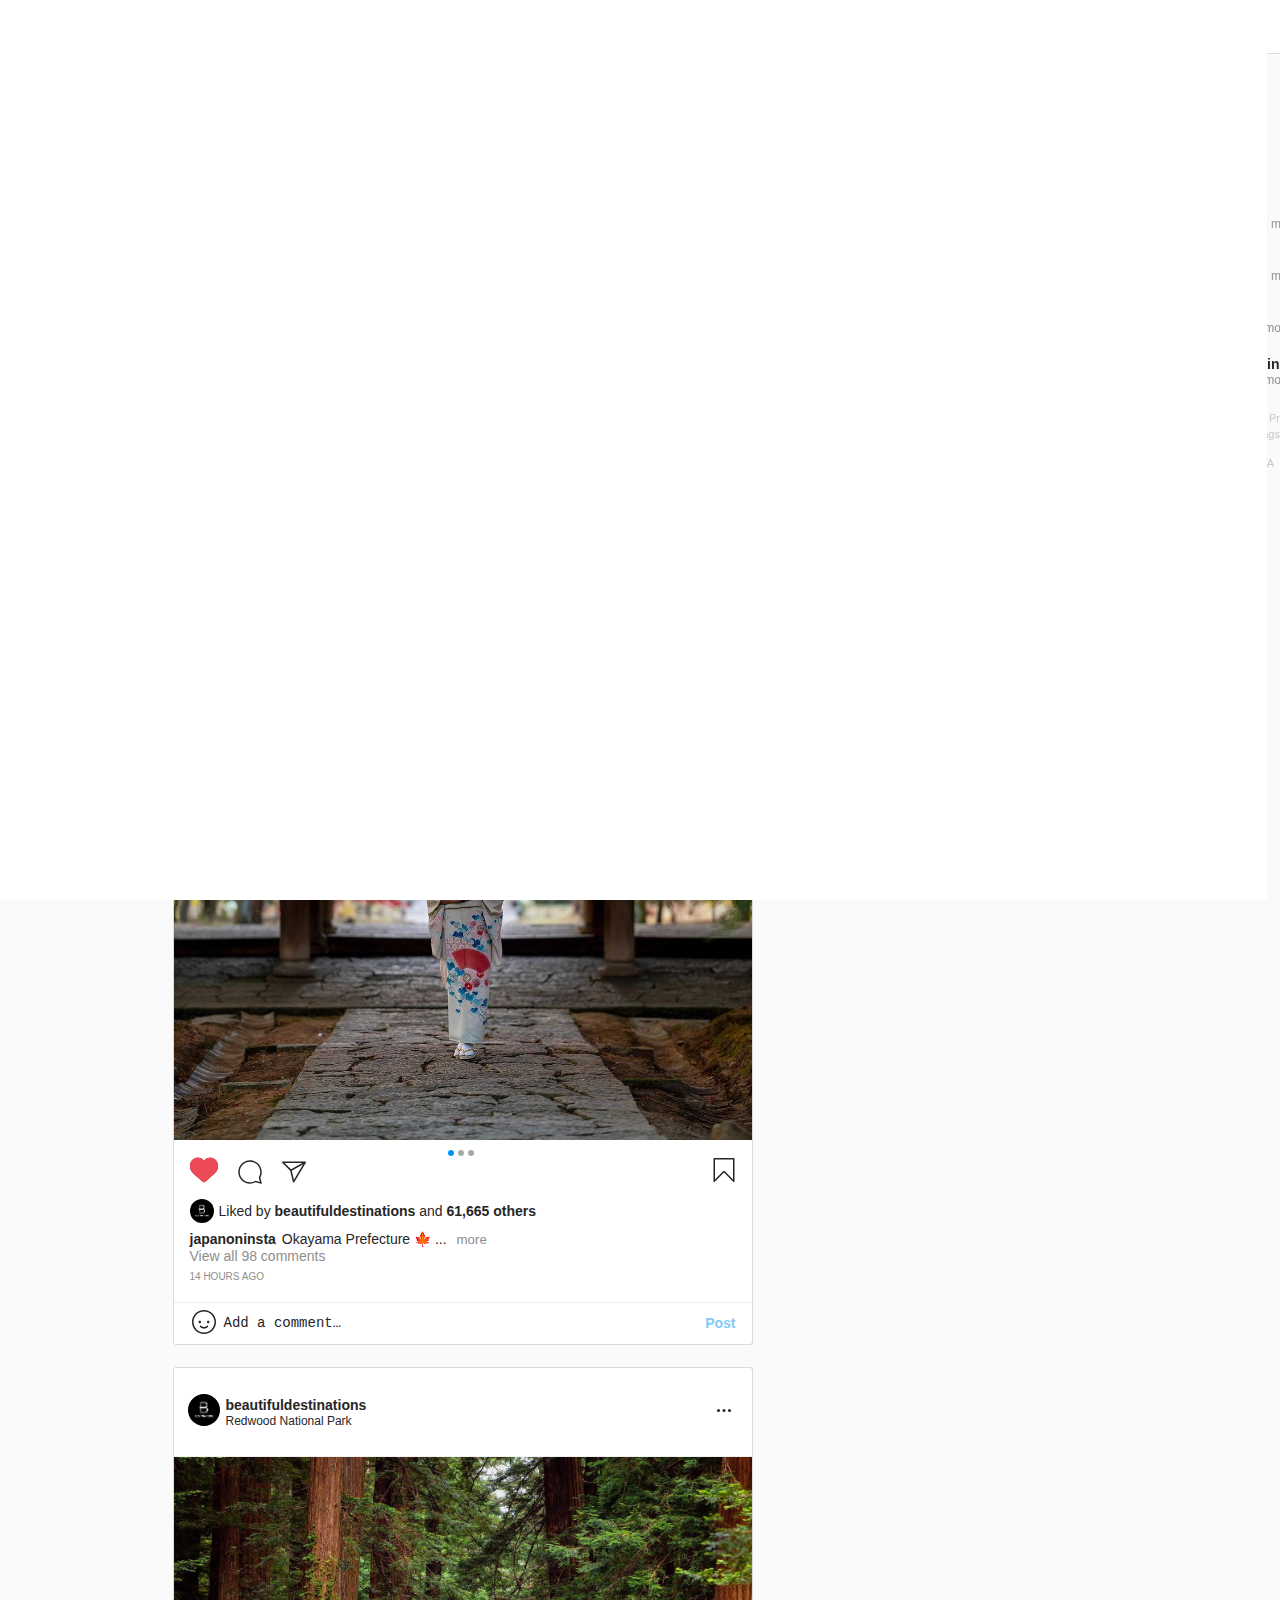
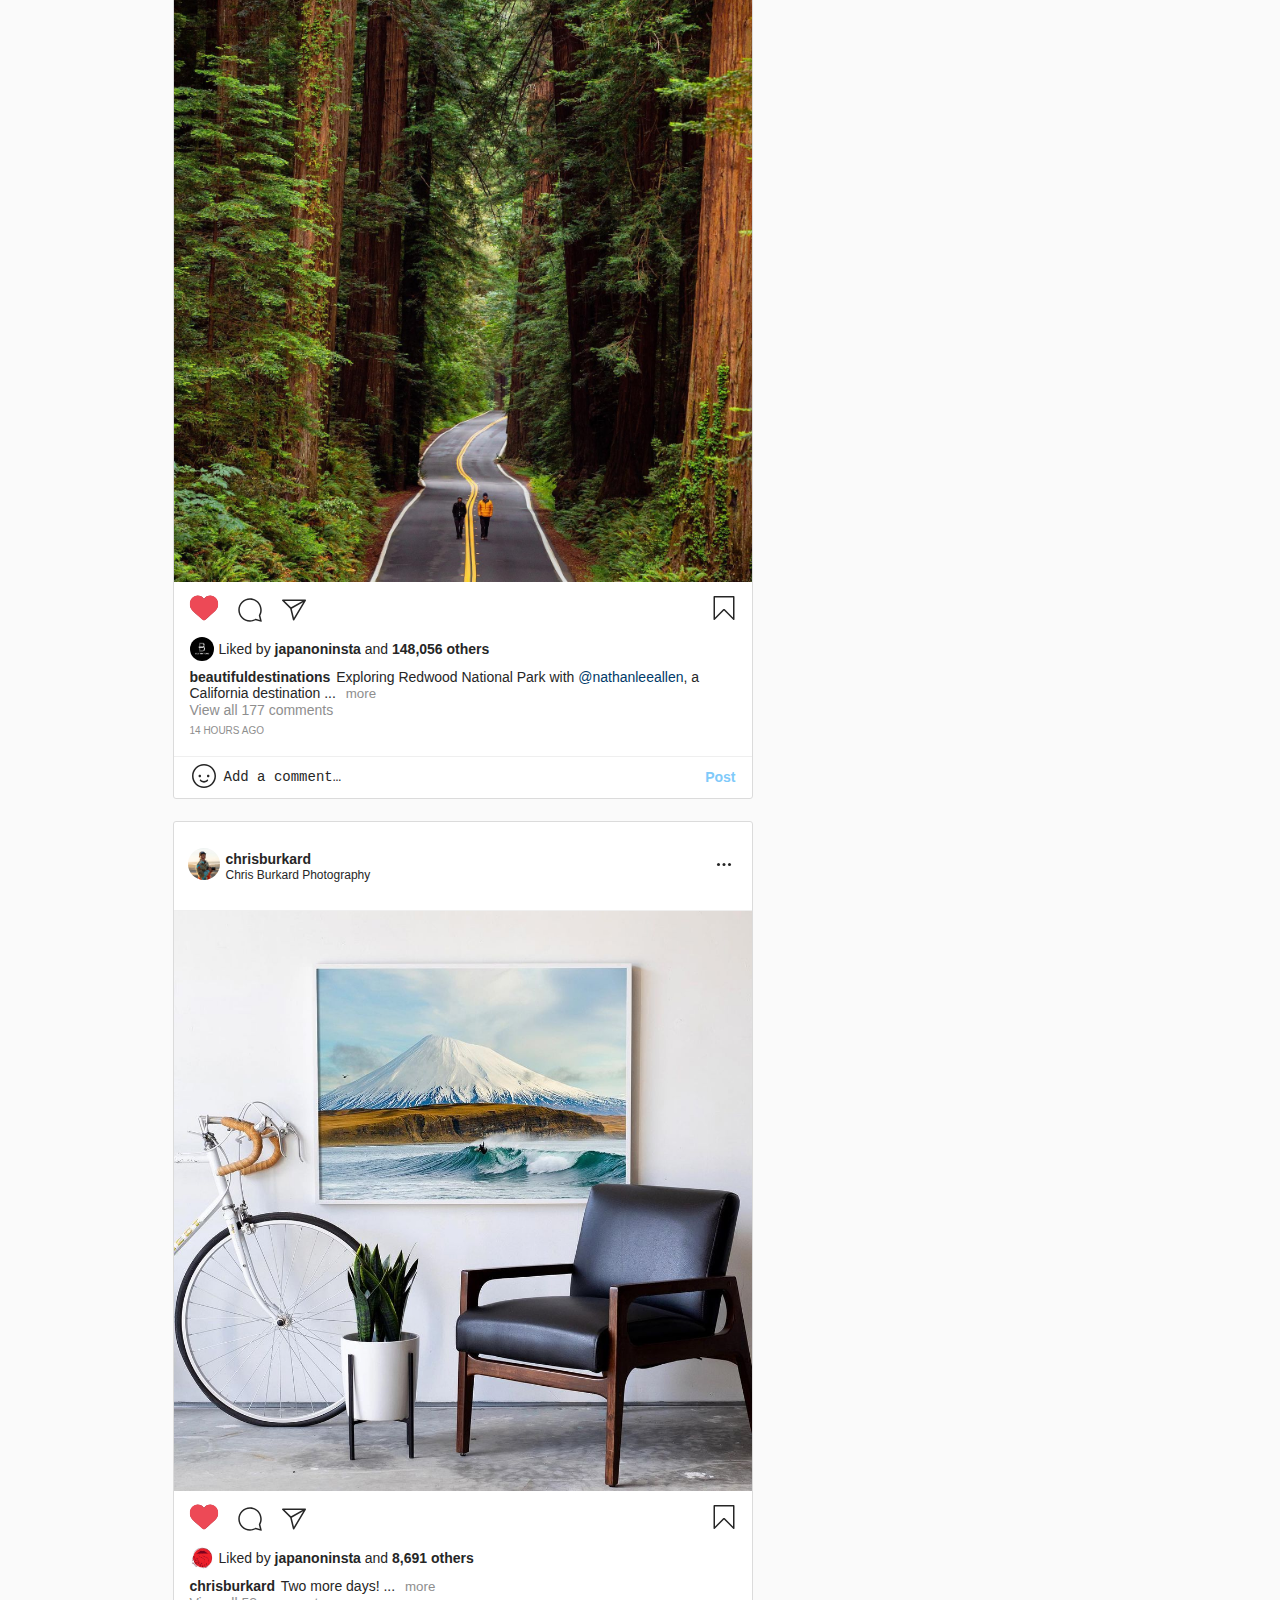
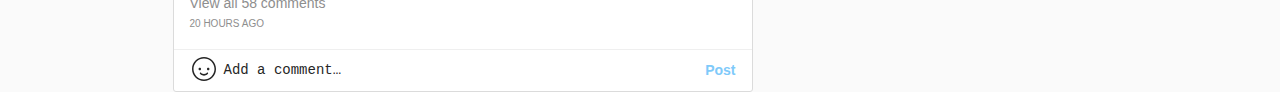
==== commit dff56880: "find section completed" ====
--- a/index.html
+++ b/index.html
@@ -6961,7 +6961,27 @@
             </div>
           </section>
           <section class="main-section" id="post">
-            <h2>1</h2>
+            <div class="post-modal modals">
+              <div class="close-modal">
+                <svg aria-label="Close" class="_8-yf5 " color="#ffffff" fill="#ffffff" height="24" role="img" viewBox="0 0 48 48" width="24"><path clip-rule="evenodd" d="M41.8 9.8L27.5 24l14.2 14.2c.6.6.6 1.5 0 2.1l-1.4 1.4c-.6.6-1.5.6-2.1 0L24 27.5 9.8 41.8c-.6.6-1.5.6-2.1 0l-1.4-1.4c-.6-.6-.6-1.5 0-2.1L20.5 24 6.2 9.8c-.6-.6-.6-1.5 0-2.1l1.4-1.4c.6-.6 1.5-.6 2.1 0L24 20.5 38.3 6.2c.6-.6 1.5-.6 2.1 0l1.4 1.4c.6.6.6 1.6 0 2.2z" fill-rule="evenodd"></path></svg>
+              </div>
+              <div class="modal-bg"></div>
+              <div class="modal-inner">
+                <div class="otions">
+                  <div class="otions-header">
+                    <div>Create new post</div>
+                  </div>
+                  <div class="otions-body">
+                    <svg aria-label="Icon to represent media such as images or videos" class="_8-yf5 " color="#262626" fill="#262626" height="77" role="img" viewBox="0 0 97.6 77.3" width="96"><path d="M16.3 24h.3c2.8-.2 4.9-2.6 4.8-5.4-.2-2.8-2.6-4.9-5.4-4.8s-4.9 2.6-4.8 5.4c.1 2.7 2.4 4.8 5.1 4.8zm-2.4-7.2c.5-.6 1.3-1 2.1-1h.2c1.7 0 3.1 1.4 3.1 3.1 0 1.7-1.4 3.1-3.1 3.1-1.7 0-3.1-1.4-3.1-3.1 0-.8.3-1.5.8-2.1z" fill="currentColor"></path><path d="M84.7 18.4L58 16.9l-.2-3c-.3-5.7-5.2-10.1-11-9.8L12.9 6c-5.7.3-10.1 5.3-9.8 11L5 51v.8c.7 5.2 5.1 9.1 10.3 9.1h.6l21.7-1.2v.6c-.3 5.7 4 10.7 9.8 11l34 2h.6c5.5 0 10.1-4.3 10.4-9.8l2-34c.4-5.8-4-10.7-9.7-11.1zM7.2 10.8C8.7 9.1 10.8 8.1 13 8l34-1.9c4.6-.3 8.6 3.3 8.9 7.9l.2 2.8-5.3-.3c-5.7-.3-10.7 4-11 9.8l-.6 9.5-9.5 10.7c-.2.3-.6.4-1 .5-.4 0-.7-.1-1-.4l-7.8-7c-1.4-1.3-3.5-1.1-4.8.3L7 49 5.2 17c-.2-2.3.6-4.5 2-6.2zm8.7 48c-4.3.2-8.1-2.8-8.8-7.1l9.4-10.5c.2-.3.6-.4 1-.5.4 0 .7.1 1 .4l7.8 7c.7.6 1.6.9 2.5.9.9 0 1.7-.5 2.3-1.1l7.8-8.8-1.1 18.6-21.9 1.1zm76.5-29.5l-2 34c-.3 4.6-4.3 8.2-8.9 7.9l-34-2c-4.6-.3-8.2-4.3-7.9-8.9l2-34c.3-4.4 3.9-7.9 8.4-7.9h.5l34 2c4.7.3 8.2 4.3 7.9 8.9z" fill="currentColor"></path><path d="M78.2 41.6L61.3 30.5c-2.1-1.4-4.9-.8-6.2 1.3-.4.7-.7 1.4-.7 2.2l-1.2 20.1c-.1 2.5 1.7 4.6 4.2 4.8h.3c.7 0 1.4-.2 2-.5l18-9c2.2-1.1 3.1-3.8 2-6-.4-.7-.9-1.3-1.5-1.8zm-1.4 6l-18 9c-.4.2-.8.3-1.3.3-.4 0-.9-.2-1.2-.4-.7-.5-1.2-1.3-1.1-2.2l1.2-20.1c.1-.9.6-1.7 1.4-2.1.8-.4 1.7-.3 2.5.1L77 43.3c1.2.8 1.5 2.3.7 3.4-.2.4-.5.7-.9.9z" fill="currentColor"></path></svg>
+                    <h2>Drag photos and videos here</h2>
+                    <label for="fdfsdfff" class="message-box-items-footer-input-upload-images">
+                      <input type="file" name="" id="fdfsdfff" accept="image/*">
+                        Select from computer
+                    </label>
+                  </div>
+                </div>
+              </div>
+            </div>
           </section>
           <section class="main-section" id="find">
             <h2>1</h2>
@@ -7000,5 +7020,8 @@
     <script src="assets/scripts/home-aside-modal.js"></script>
     <script src="assets/scripts/direct-modals.js"></script>
     <script src="assets/scripts/direct.js"></script>
+    <script src="assets/scripts/find.js"></script>
+    <script src="assets/scripts/post.js"></script>
+    <script src="assets/scripts/find-modals.js"></script>
   </body>
 </html>
--- a/assets/styles/style.css
+++ b/assets/styles/style.css
@@ -3097,6 +3097,1655 @@
   text-align: start;
 }
 
+#find {
+  display: block;
+  width: 100%;
+  height: auto;
+  max-width: 900px;
+  margin: 75px auto;
+}
+
+#find .find-inner {
+  display: -ms-grid;
+  display: grid;
+  -ms-grid-columns: auto auto auto;
+  grid-template-columns: auto auto auto;
+  grid-gap: 30px;
+}
+
+#find .find-inner .find-inner-items {
+  width: 280px;
+  height: 280px;
+  position: relative;
+  cursor: pointer;
+}
+
+#find .find-inner .find-inner-items .find-inner-items-background {
+  display: none;
+}
+
+#find
+  .find-inner
+  .find-inner-items
+  .find-inner-items-background
+  .find-inner-items-bg {
+  position: absolute;
+  top: 0;
+  right: 0;
+  bottom: 0;
+  left: 0;
+  width: 100%;
+  height: 100%;
+  display: -webkit-box;
+  display: -ms-flexbox;
+  display: flex;
+  -webkit-box-pack: center;
+  -ms-flex-pack: center;
+  justify-content: center;
+  -webkit-box-align: center;
+  -ms-flex-align: center;
+  align-items: center;
+  background-color: rgba(0, 0, 0, 0.3);
+}
+
+#find
+  .find-inner
+  .find-inner-items
+  .find-inner-items-background
+  .find-inner-items-bg
+  span {
+  display: -webkit-box;
+  display: -ms-flexbox;
+  display: flex;
+  -webkit-box-pack: center;
+  -ms-flex-pack: center;
+  justify-content: center;
+  -webkit-box-align: center;
+  -ms-flex-align: center;
+  align-items: center;
+  font-size: 16px;
+  font-weight: 600;
+  color: #fff;
+  margin: 15px;
+}
+
+#find
+  .find-inner
+  .find-inner-items
+  .find-inner-items-background
+  .find-inner-items-bg
+  span
+  svg {
+  margin: 0 7px 0 0;
+}
+
+#find .find-inner .find-inner-items .find-inner-items-img {
+  width: 280px;
+  height: 280px;
+  display: -webkit-box;
+  display: -ms-flexbox;
+  display: flex;
+  -webkit-box-pack: center;
+  -ms-flex-pack: center;
+  justify-content: center;
+  -webkit-box-align: center;
+  -ms-flex-align: center;
+  align-items: center;
+  overflow: hidden;
+}
+
+#find .find-inner .find-inner-items .find-inner-items-img img {
+  width: 100%;
+  height: auto;
+}
+
+#find .find-inner #find-inner-items-3 {
+  width: 590px;
+  height: 590px;
+  -ms-grid-column: 2;
+  -ms-grid-column-span: 2;
+  grid-column: 2 / 4;
+  -ms-grid-row: 1;
+  -ms-grid-row-span: 2;
+  grid-row: 1/3;
+}
+
+#find
+  .find-inner
+  #find-inner-items-3
+  .find-inner-items-background
+  .find-inner-items-bg
+  span {
+  font-size: 18px;
+  font-weight: 600;
+  color: #fff;
+}
+
+#find
+  .find-inner
+  #find-inner-items-3
+  .find-inner-items-background
+  .find-inner-items-bg
+  span
+  svg {
+  margin: 0 7px 0 0;
+}
+
+#find .find-inner #find-inner-items-3 .find-inner-items-img {
+  width: 590px;
+  height: 590px;
+}
+
+#find .find-inner #find-inner-items-3 .edmGD {
+  position: absolute;
+  top: 12px;
+  right: 12px;
+  bottom: auto;
+  left: auto;
+}
+
+.find-modal {
+  background-color: rgba(0, 0, 0, 0.85);
+}
+
+.find-modal .modal-inner .otions-1 {
+  display: -webkit-box;
+  display: -ms-flexbox;
+  display: flex;
+  -webkit-box-pack: center;
+  -ms-flex-pack: center;
+  justify-content: center;
+  -webkit-box-align: center;
+  -ms-flex-align: center;
+  align-items: center;
+  width: auto;
+  height: 860px;
+  font-size: 14px;
+  font-weight: 400;
+  color: #262626;
+  background-color: #fff;
+  -webkit-box-orient: horizontal;
+  -webkit-box-direction: normal;
+  -ms-flex-direction: row;
+  flex-direction: row;
+  max-width: 1360px;
+  min-width: 900px;
+  z-index: 2;
+}
+
+.find-modal .modal-inner .otions-1 .otions-media {
+  width: auto;
+  height: 100%;
+  min-width: 400px;
+  background-color: #000;
+}
+
+.find-modal .modal-inner .otions-1 .otions-media img {
+  height: 100%;
+}
+
+.find-modal .modal-inner .otions-1 .otions-media video {
+  height: 100%;
+}
+
+.find-modal .modal-inner .otions-1 .otions-text {
+  width: 500px;
+  height: 100%;
+  border: 1px solid #dbdbdb;
+  float: right;
+}
+
+.find-modal .modal-inner .otions-1 .otions-text .follower-post-box {
+  width: 500px;
+  height: 100%;
+  display: -webkit-box;
+  display: -ms-flexbox;
+  display: flex;
+  -webkit-box-orient: vertical;
+  -webkit-box-direction: normal;
+  -ms-flex-direction: column;
+  flex-direction: column;
+  background-color: #fff;
+}
+
+.find-modal
+  .modal-inner
+  .otions-1
+  .otions-text
+  .follower-post-box
+  .follower-post-box-header {
+  display: -webkit-box;
+  display: -ms-flexbox;
+  display: flex;
+  -webkit-box-pack: unset;
+  -ms-flex-pack: unset;
+  justify-content: unset;
+  -webkit-box-align: center;
+  -ms-flex-align: center;
+  align-items: center;
+  border-bottom: 1px solid #efefef;
+  -webkit-box-orient: horizontal;
+  -webkit-box-direction: normal;
+  -ms-flex-direction: row;
+  flex-direction: row;
+  position: relative;
+  padding: 14px;
+  min-height: 60px;
+  -webkit-box-flex: 0;
+  -ms-flex: 0 1 auto;
+  flex: 0 1 auto;
+}
+
+.find-modal
+  .modal-inner
+  .otions-1
+  .otions-text
+  .follower-post-box
+  .follower-post-box-header
+  .follower-post-box-header-img {
+  margin: 0 6px 0 0;
+}
+
+.find-modal
+  .modal-inner
+  .otions-1
+  .otions-text
+  .follower-post-box
+  .follower-post-box-header
+  .follower-post-box-header-img
+  a
+  img {
+  width: 32px;
+  height: 32px;
+  border-radius: 50%;
+}
+
+.find-modal
+  .modal-inner
+  .otions-1
+  .otions-text
+  .follower-post-box
+  .follower-post-box-header
+  .follower-post-box-header-title
+  a {
+  font-size: 14px;
+  font-weight: 600;
+  color: #262626;
+  margin: 0;
+  position: relative;
+}
+
+.find-modal
+  .modal-inner
+  .otions-1
+  .otions-text
+  .follower-post-box
+  .follower-post-box-header
+  .follower-post-box-header-title
+  a:hover::before {
+  position: absolute;
+  top: 15px;
+  right: auto;
+  bottom: auto;
+  left: 0;
+  width: 100%;
+  height: 1px;
+  content: "";
+  background-color: #262626;
+}
+
+.find-modal
+  .modal-inner
+  .otions-1
+  .otions-text
+  .follower-post-box
+  .follower-post-box-header
+  .follower-post-box-header-title
+  p {
+  font-size: 12px;
+  font-weight: 400;
+  color: #262626;
+}
+
+.find-modal
+  .modal-inner
+  .otions-1
+  .otions-text
+  .follower-post-box
+  .follower-post-box-header
+  .follower-post-box-header-options
+  button {
+  position: absolute;
+  top: 50%;
+  right: 0;
+  bottom: auto;
+  left: auto;
+  -webkit-transform: translateY(-50%);
+  transform: translateY(-50%);
+  background-color: #fff;
+  padding: 8px;
+  margin: 0 8px 0 0;
+}
+
+.find-modal
+  .modal-inner
+  .otions-1
+  .otions-text
+  .follower-post-box
+  .follower-post-box-header
+  .follower-post-box-header-dropdown {
+  position: absolute;
+  top: 60px;
+  right: auto;
+  bottom: auto;
+  left: 8px;
+  width: 390px;
+  height: 354px;
+  border: 1px solid #dbdbdb;
+  -webkit-box-shadow: 0 0 0.5rem rgba(0, 0, 0, 0.15);
+  box-shadow: 0 0 0.5rem rgba(0, 0, 0, 0.15);
+  background-color: #fff;
+  display: none;
+  z-index: 1;
+  border-radius: 15px;
+}
+
+.find-modal
+  .modal-inner
+  .otions-1
+  .otions-text
+  .follower-post-box
+  .follower-post-box-header
+  .follower-post-box-header-dropdown
+  .follower-post-box-header-dropdown-img {
+  display: -webkit-box;
+  display: -ms-flexbox;
+  display: flex;
+  -webkit-box-pack: unset;
+  -ms-flex-pack: unset;
+  justify-content: unset;
+  -webkit-box-align: center;
+  -ms-flex-align: center;
+  align-items: center;
+  -webkit-box-orient: horizontal;
+  -webkit-box-direction: normal;
+  -ms-flex-direction: row;
+  flex-direction: row;
+  padding: 16px;
+}
+
+.find-modal
+  .modal-inner
+  .otions-1
+  .otions-text
+  .follower-post-box
+  .follower-post-box-header
+  .follower-post-box-header-dropdown
+  .follower-post-box-header-dropdown-img:first-child
+  img {
+  width: 56px;
+  height: 56px;
+  margin: 0 12px 0 0;
+  border-radius: 50%;
+}
+
+.find-modal
+  .modal-inner
+  .otions-1
+  .otions-text
+  .follower-post-box
+  .follower-post-box-header
+  .follower-post-box-header-dropdown
+  .follower-post-box-header-dropdown-img
+  div
+  a {
+  font-size: 14px;
+  font-weight: 600;
+  color: #262626;
+}
+
+.find-modal
+  .modal-inner
+  .otions-1
+  .otions-text
+  .follower-post-box
+  .follower-post-box-header
+  .follower-post-box-header-dropdown
+  .follower-post-box-header-dropdown-img
+  div
+  p {
+  font-size: 14px;
+  font-weight: 400;
+  color: #909090;
+}
+
+.find-modal
+  .modal-inner
+  .otions-1
+  .otions-text
+  .follower-post-box
+  .follower-post-box-header
+  .follower-post-box-header-dropdown
+  .follower-post-box-header-dropdown-img
+  div
+  p
+  a {
+  font-size: 14px;
+  font-weight: 400;
+  color: #003a69;
+}
+
+.find-modal
+  .modal-inner
+  .otions-1
+  .otions-text
+  .follower-post-box
+  .follower-post-box-header
+  .follower-post-box-header-dropdown
+  .follower-post-box-header-dropdown-follower {
+  display: -webkit-box;
+  display: -ms-flexbox;
+  display: flex;
+  -webkit-box-pack: space-evenly;
+  -ms-flex-pack: space-evenly;
+  justify-content: space-evenly;
+  -webkit-box-align: center;
+  -ms-flex-align: center;
+  align-items: center;
+  font-size: 14px;
+  font-weight: 600;
+  color: #262626;
+  width: auto;
+  height: 68px;
+  border: 1px solid #dbdbdb;
+  position: relative;
+  text-align: center;
+}
+
+.find-modal
+  .modal-inner
+  .otions-1
+  .otions-text
+  .follower-post-box
+  .follower-post-box-header
+  .follower-post-box-header-dropdown
+  .follower-post-box-header-dropdown-follower
+  p {
+  font-size: 14px;
+  font-weight: 600;
+  color: #262626;
+}
+
+.find-modal
+  .modal-inner
+  .otions-1
+  .otions-text
+  .follower-post-box
+  .follower-post-box-header
+  .follower-post-box-header-dropdown
+  .follower-post-box-header-dropdown-follower
+  div
+  :last-child {
+  font-size: 14px;
+  font-weight: 400;
+  color: #909090;
+}
+
+.find-modal
+  .modal-inner
+  .otions-1
+  .otions-text
+  .follower-post-box
+  .follower-post-box-header
+  .follower-post-box-header-dropdown
+  .follower-post-box-header-dropdown-post {
+  display: -webkit-box;
+  display: -ms-flexbox;
+  display: flex;
+  -webkit-box-orient: horizontal;
+  -webkit-box-direction: normal;
+  -ms-flex-direction: row;
+  flex-direction: row;
+}
+
+.find-modal
+  .modal-inner
+  .otions-1
+  .otions-text
+  .follower-post-box
+  .follower-post-box-header
+  .follower-post-box-header-dropdown
+  .follower-post-box-header-dropdown-post
+  a {
+  width: 130px;
+  height: 130px;
+  overflow-x: hidden;
+  overflow-y: hidden;
+}
+
+.find-modal
+  .modal-inner
+  .otions-1
+  .otions-text
+  .follower-post-box
+  .follower-post-box-header
+  .follower-post-box-header-dropdown
+  .follower-post-box-header-dropdown-post
+  a
+  img {
+  width: 100%;
+  height: auto;
+}
+
+.find-modal
+  .modal-inner
+  .otions-1
+  .otions-text
+  .follower-post-box
+  .follower-post-box-header
+  .follower-post-box-header-dropdown
+  .follower-post-box-header-dropdown-post
+  a
+  img:hover {
+  -webkit-filter: brightness(0.8);
+  filter: brightness(0.8);
+}
+
+.find-modal
+  .modal-inner
+  .otions-1
+  .otions-text
+  .follower-post-box
+  .follower-post-box-header
+  .follower-post-box-header-dropdown
+  .follower-post-box-header-dropdown-follow {
+  padding: 16px;
+}
+
+.find-modal
+  .modal-inner
+  .otions-1
+  .otions-text
+  .follower-post-box
+  .follower-post-box-header
+  .follower-post-box-header-dropdown
+  .follower-post-box-header-dropdown-follow
+  button {
+  font-size: 14px;
+  font-weight: 600;
+  color: #262626;
+  width: 49%;
+  height: auto;
+  padding: 3px 0;
+  border: 1px solid #dbdbdb;
+  border-radius: 5px;
+}
+
+.find-modal
+  .modal-inner
+  .otions-1
+  .otions-text
+  .follower-post-box
+  .follower-post-box-caption {
+  display: -webkit-box;
+  display: -ms-flexbox;
+  display: flex;
+  -webkit-box-pack: start;
+  -ms-flex-pack: start;
+  justify-content: start;
+  -webkit-box-align: start;
+  -ms-flex-align: start;
+  align-items: start;
+  -webkit-box-orient: horizontal;
+  -webkit-box-direction: normal;
+  -ms-flex-direction: row;
+  flex-direction: row;
+  padding: 16px;
+  font-size: 14px;
+  -webkit-box-flex: 0;
+  -ms-flex: 0 1 auto;
+  flex: 0 1 auto;
+}
+
+.find-modal
+  .modal-inner
+  .otions-1
+  .otions-text
+  .follower-post-box
+  .follower-post-box-caption
+  a {
+  color: #003a69;
+}
+
+.find-modal
+  .modal-inner
+  .otions-1
+  .otions-text
+  .follower-post-box
+  .follower-post-box-caption
+  .follower-post-box-caption-img {
+  margin: 0 18px 0 0;
+}
+
+.find-modal
+  .modal-inner
+  .otions-1
+  .otions-text
+  .follower-post-box
+  .follower-post-box-caption
+  .follower-post-box-caption-img
+  img {
+  width: 32px;
+  height: 32px;
+  border-radius: 50%;
+}
+
+.find-modal
+  .modal-inner
+  .otions-1
+  .otions-text
+  .follower-post-box
+  .follower-post-box-caption
+  .follower-post-box-caption-text {
+  width: 385px;
+  height: auto;
+}
+
+.find-modal
+  .modal-inner
+  .otions-1
+  .otions-text
+  .follower-post-box
+  .follower-post-box-caption
+  .follower-post-box-caption-text
+  .follower-post-box-caption-account-name
+  a {
+  font-size: 14px;
+  font-weight: 600;
+  color: #262626;
+  padding: 0 2px 0 0;
+}
+
+.find-modal
+  .modal-inner
+  .otions-1
+  .otions-text
+  .follower-post-box
+  .follower-post-box-caption
+  .follower-post-box-caption-text
+  .follower-post-box-caption-totall-caption-time {
+  font-size: 12px;
+  font-weight: 400;
+  color: #8e8e8e;
+  margin: 16px 0 4px 0;
+}
+
+.find-modal
+  .modal-inner
+  .otions-1
+  .otions-text
+  .follower-post-box
+  .follower-post-box-comments {
+  -webkit-box-flex: 1;
+  -ms-flex: 1 1 auto;
+  flex: 1 1 auto;
+  padding: 0 16px;
+  overflow-y: scroll;
+}
+
+.find-modal
+  .modal-inner
+  .otions-1
+  .otions-text
+  .follower-post-box
+  .follower-post-box-comments
+  .follower-post-box-comments-items {
+  width: 100%;
+  height: auto;
+  display: -webkit-box;
+  display: -ms-flexbox;
+  display: flex;
+  -webkit-box-orient: horizontal;
+  -webkit-box-direction: normal;
+  -ms-flex-direction: row;
+  flex-direction: row;
+  padding-top: 12px;
+  position: relative;
+}
+
+.find-modal
+  .modal-inner
+  .otions-1
+  .otions-text
+  .follower-post-box
+  .follower-post-box-comments
+  .follower-post-box-comments-items
+  .follower-post-box-comments-items-img
+  img {
+  width: 32px;
+  height: 32px;
+  border-radius: 50%;
+  margin: 0 18px 0 0;
+}
+
+.find-modal
+  .modal-inner
+  .otions-1
+  .otions-text
+  .follower-post-box
+  .follower-post-box-comments
+  .follower-post-box-comments-items
+  .follower-post-box-comments-items-text {
+  width: 385px;
+  height: auto;
+}
+
+.find-modal
+  .modal-inner
+  .otions-1
+  .otions-text
+  .follower-post-box
+  .follower-post-box-comments
+  .follower-post-box-comments-items
+  .follower-post-box-comments-items-text
+  .follower-post-box-comments-items-text-name {
+  font-size: 14px;
+  font-weight: 600;
+  color: #262626;
+  margin: 0 4px 0 0;
+  cursor: pointer;
+}
+
+.find-modal
+  .modal-inner
+  .otions-1
+  .otions-text
+  .follower-post-box
+  .follower-post-box-comments
+  .follower-post-box-comments-items
+  .follower-post-box-comments-items-text
+  p {
+  display: inline-block;
+}
+
+.find-modal
+  .modal-inner
+  .otions-1
+  .otions-text
+  .follower-post-box
+  .follower-post-box-comments
+  .follower-post-box-comments-items
+  .follower-post-box-comments-items-text
+  .follower-post-box-comments-items-text-replay {
+  margin: 8px 0 4px 0;
+}
+
+.find-modal
+  .modal-inner
+  .otions-1
+  .otions-text
+  .follower-post-box
+  .follower-post-box-comments
+  .follower-post-box-comments-items
+  .follower-post-box-comments-items-text
+  .follower-post-box-comments-items-text-replay
+  span:nth-child(1) {
+  font-size: 12px;
+  font-weight: 400;
+  color: #8e8e8e;
+  margin: 0 12px 0 0;
+}
+
+.find-modal
+  .modal-inner
+  .otions-1
+  .otions-text
+  .follower-post-box
+  .follower-post-box-comments
+  .follower-post-box-comments-items
+  .follower-post-box-comments-items-text
+  .follower-post-box-comments-items-text-replay
+  span:nth-child(2) {
+  font-size: 12px;
+  font-weight: 600;
+  color: #8e8e8e;
+  cursor: pointer;
+  margin: 0 12px 0 0;
+}
+
+.find-modal
+  .modal-inner
+  .otions-1
+  .otions-text
+  .follower-post-box
+  .follower-post-box-comments
+  .follower-post-box-comments-items
+  .follower-post-box-comments-items-text
+  .follower-post-box-comments-items-text-replay
+  svg {
+  opacity: 0;
+  cursor: pointer;
+}
+
+.find-modal
+  .modal-inner
+  .otions-1
+  .otions-text
+  .follower-post-box
+  .follower-post-box-comments
+  .follower-post-box-comments-items
+  .follower-post-box-comments-items-like {
+  position: absolute;
+  top: 18px;
+  right: 0;
+  bottom: auto;
+  left: auto;
+}
+
+.find-modal
+  .modal-inner
+  .otions-1
+  .otions-text
+  .follower-post-box
+  .follower-post-box-comments
+  .follower-post-box-comments-items
+  .follower-post-box-comments-items-like
+  .follower-post-box-like-comment-button-like {
+  position: relative;
+}
+
+.find-modal
+  .modal-inner
+  .otions-1
+  .otions-text
+  .follower-post-box
+  .follower-post-box-comments
+  .follower-post-box-comments-items
+  .follower-post-box-comments-items-like
+  .follower-post-box-like-comment-button-like
+  .follower-post-box-like-comment-button-like-1 {
+  opacity: 1;
+  position: absolute;
+  -webkit-transform: scale(1.1);
+  transform: scale(1.1);
+  top: 7px;
+}
+
+.find-modal
+  .modal-inner
+  .otions-1
+  .otions-text
+  .follower-post-box
+  .follower-post-box-comments
+  .follower-post-box-comments-items
+  .follower-post-box-comments-items-like
+  .follower-post-box-like-comment-button-like
+  .follower-post-box-like-comment-button-like-2 {
+  opacity: 1;
+}
+
+.find-modal
+  .modal-inner
+  .otions-1
+  .otions-text
+  .follower-post-box
+  .follower-post-box-like {
+  display: -webkit-box;
+  display: -ms-flexbox;
+  display: flex;
+  -webkit-box-pack: justify;
+  -ms-flex-pack: justify;
+  justify-content: space-between;
+  -webkit-box-align: center;
+  -ms-flex-align: center;
+  align-items: center;
+  -webkit-box-flex: 0;
+  -ms-flex: 0 1 auto;
+  flex: 0 1 auto;
+  border-top: 1px solid #dbdbdb;
+}
+
+.find-modal
+  .modal-inner
+  .otions-1
+  .otions-text
+  .follower-post-box
+  .follower-post-box-like
+  .follower-post-box-like-comment {
+  padding: 0 8px;
+}
+
+.find-modal
+  .modal-inner
+  .otions-1
+  .otions-text
+  .follower-post-box
+  .follower-post-box-like
+  .follower-post-box-like-comment
+  button {
+  padding: 8px;
+}
+
+.find-modal
+  .modal-inner
+  .otions-1
+  .otions-text
+  .follower-post-box
+  .follower-post-box-like
+  .follower-post-box-like-comment
+  .follower-post-box-like-comment-button-like {
+  position: relative;
+}
+
+.find-modal
+  .modal-inner
+  .otions-1
+  .otions-text
+  .follower-post-box
+  .follower-post-box-like
+  .follower-post-box-like-comment
+  .follower-post-box-like-comment-button-like
+  .follower-post-box-like-comment-button-like-1 {
+  opacity: 1;
+  position: absolute;
+  -webkit-transform: scale(1.02);
+  transform: scale(1.02);
+}
+
+.find-modal
+  .modal-inner
+  .otions-1
+  .otions-text
+  .follower-post-box
+  .follower-post-box-like
+  .follower-post-box-like-comment
+  .follower-post-box-like-comment-button-like
+  .follower-post-box-like-comment-button-like-2 {
+  opacity: 1;
+}
+
+.find-modal
+  .modal-inner
+  .otions-1
+  .otions-text
+  .follower-post-box
+  .follower-post-box-like
+  .follower-post-box-like-save {
+  position: relative;
+  padding: 8px;
+}
+
+.find-modal
+  .modal-inner
+  .otions-1
+  .otions-text
+  .follower-post-box
+  .follower-post-box-like
+  .follower-post-box-like-save
+  .follower-post-box-like-save-popup {
+  display: none;
+}
+
+.find-modal
+  .modal-inner
+  .otions-1
+  .otions-text
+  .follower-post-box
+  .follower-post-box-like
+  .follower-post-box-like-save
+  .follower-post-box-like-save-popup
+  .follower-post-box-like-save-popup-triangle-1,
+.find-modal
+  .modal-inner
+  .otions-1
+  .otions-text
+  .follower-post-box
+  .follower-post-box-like
+  .follower-post-box-like-save
+  .follower-post-box-like-save-popup
+  .follower-post-box-like-save-popup-triangle-2 {
+  position: absolute;
+  top: -7px;
+  right: auto;
+  bottom: auto;
+  left: 50%;
+  width: 16px;
+  height: 16px;
+  -webkit-box-shadow: 0 0 0.5rem rgba(0, 0, 0, 0.15);
+  box-shadow: 0 0 0.5rem rgba(0, 0, 0, 0.15);
+  background-color: #fff;
+  -webkit-transform: rotate(45deg) translate(-50%, 0);
+  transform: rotate(45deg) translate(-50%, 0);
+}
+
+.find-modal
+  .modal-inner
+  .otions-1
+  .otions-text
+  .follower-post-box
+  .follower-post-box-like
+  .follower-post-box-like-save
+  .follower-post-box-like-save-popup
+  .follower-post-box-like-save-popup-triangle-2 {
+  z-index: 3;
+  -webkit-box-shadow: none;
+  box-shadow: none;
+}
+
+.find-modal
+  .modal-inner
+  .otions-1
+  .otions-text
+  .follower-post-box
+  .follower-post-box-like
+  .follower-post-box-like-save
+  .follower-post-box-like-save-popup
+  .follower-post-box-like-save-popup-inner {
+  position: absolute;
+  top: -284px;
+  right: auto;
+  bottom: auto;
+  left: 50%;
+  width: 260px;
+  height: 280px;
+  -webkit-box-shadow: 0 0 0.5rem rgba(0, 0, 0, 0.15);
+  box-shadow: 0 0 0.5rem rgba(0, 0, 0, 0.15);
+  background-color: #fff;
+  -webkit-transform: translateX(-50%);
+  transform: translateX(-50%);
+  z-index: 1;
+  border-radius: 6px;
+}
+
+.find-modal
+  .modal-inner
+  .otions-1
+  .otions-text
+  .follower-post-box
+  .follower-post-box-like
+  .follower-post-box-like-save
+  .follower-post-box-like-save-popup
+  .follower-post-box-like-save-popup-inner
+  .follower-post-box-like-save-popup-header {
+  display: -webkit-box;
+  display: -ms-flexbox;
+  display: flex;
+  -webkit-box-pack: justify;
+  -ms-flex-pack: justify;
+  justify-content: space-between;
+  -webkit-box-align: center;
+  -ms-flex-align: center;
+  align-items: center;
+  border-bottom: 1px solid #dbdbdb;
+  padding: 8px 16px;
+}
+
+.find-modal
+  .modal-inner
+  .otions-1
+  .otions-text
+  .follower-post-box
+  .follower-post-box-like
+  .follower-post-box-like-save
+  .follower-post-box-like-save-popup
+  .follower-post-box-like-save-popup-inner
+  .follower-post-box-like-save-popup-header
+  span {
+  font-size: 16px;
+  font-weight: 600;
+  color: #262626;
+}
+
+.find-modal
+  .modal-inner
+  .otions-1
+  .otions-text
+  .follower-post-box
+  .follower-post-box-like
+  .follower-post-box-like-save
+  .follower-post-box-like-save-popup
+  .follower-post-box-like-save-popup-inner
+  .follower-post-box-like-save-popup-header
+  button {
+  padding: 8px 0 8px 8px;
+}
+
+.find-modal
+  .modal-inner
+  .otions-1
+  .otions-text
+  .follower-post-box
+  .follower-post-box-like
+  .follower-post-box-like-save
+  .follower-post-box-like-save-popup
+  .follower-post-box-like-save-popup-inner
+  .follower-post-box-like-save-popup-body {
+  overflow-x: hidden;
+  overflow-y: scroll;
+  max-height: 218px;
+}
+
+.find-modal
+  .modal-inner
+  .otions-1
+  .otions-text
+  .follower-post-box
+  .follower-post-box-like
+  .follower-post-box-like-save
+  .follower-post-box-like-save-popup
+  .follower-post-box-like-save-popup-inner
+  .follower-post-box-like-save-popup-body
+  .follower-post-box-like-save-popup-body-items {
+  display: -webkit-box;
+  display: -ms-flexbox;
+  display: flex;
+  -webkit-box-pack: start;
+  -ms-flex-pack: start;
+  justify-content: start;
+  -webkit-box-align: center;
+  -ms-flex-align: center;
+  align-items: center;
+  background-color: #fff;
+  width: 100%;
+  max-height: 50px;
+  padding: 8px 16px;
+}
+
+.find-modal
+  .modal-inner
+  .otions-1
+  .otions-text
+  .follower-post-box
+  .follower-post-box-like
+  .follower-post-box-like-save
+  .follower-post-box-like-save-popup
+  .follower-post-box-like-save-popup-inner
+  .follower-post-box-like-save-popup-body
+  .follower-post-box-like-save-popup-body-items
+  .follower-post-box-like-save-popup-body-items-img {
+  width: 32px;
+  height: 32px;
+  overflow: hidden;
+  border-radius: 6px;
+  margin: 0 8px 0 0;
+}
+
+.find-modal
+  .modal-inner
+  .otions-1
+  .otions-text
+  .follower-post-box
+  .follower-post-box-like
+  .follower-post-box-like-save
+  .follower-post-box-like-save-popup
+  .follower-post-box-like-save-popup-inner
+  .follower-post-box-like-save-popup-body
+  .follower-post-box-like-save-popup-body-items
+  .follower-post-box-like-save-popup-body-items-img
+  img {
+  width: 32px;
+  height: auto;
+}
+
+.find-modal
+  .modal-inner
+  .otions-1
+  .otions-text
+  .follower-post-box
+  .follower-post-box-like
+  .follower-post-box-like-save
+  .follower-post-box-like-save-popup
+  .follower-post-box-like-save-popup-inner
+  .follower-post-box-like-save-popup-body
+  .follower-post-box-like-save-popup-body-items:hover {
+  background-color: #fafafa;
+}
+
+.find-modal
+  .modal-inner
+  .otions-1
+  .otions-text
+  .follower-post-box
+  .follower-post-box-like
+  .follower-post-box-like-save
+  button {
+  padding: 8px;
+}
+
+.find-modal
+  .modal-inner
+  .otions-1
+  .otions-text
+  .follower-post-box
+  .follower-post-box-like
+  .follower-post-box-like-save
+  .follower-post-box-like-comment-button-save
+  .follower-post-box-like-comment-button-save-1 {
+  position: absolute;
+  top: 16px;
+  right: auto;
+  bottom: auto;
+  left: auto;
+  display: none;
+  opacity: 1;
+}
+
+.find-modal
+  .modal-inner
+  .otions-1
+  .otions-text
+  .follower-post-box
+  .follower-post-box-like
+  .follower-post-box-like-save
+  .follower-post-box-like-comment-button-save
+  .follower-post-box-like-comment-button-save-2 {
+  opacity: 1;
+}
+
+.find-modal
+  .modal-inner
+  .otions-1
+  .otions-text
+  .follower-post-box
+  .follower-post-box-like-by {
+  -webkit-box-flex: 0;
+  -ms-flex: 0 1 auto;
+  flex: 0 1 auto;
+  padding: 0 16px;
+}
+
+.find-modal
+  .modal-inner
+  .otions-1
+  .otions-text
+  .follower-post-box
+  .follower-post-box-like-by
+  span {
+  font-size: 14px;
+  font-weight: 700;
+  color: #262626;
+}
+
+.find-modal
+  .modal-inner
+  .otions-1
+  .otions-text
+  .follower-post-box
+  .follower-post-box-like-by
+  p {
+  font-size: 10px;
+  font-weight: 400;
+  color: #8e8e8e;
+  text-transform: uppercase;
+  padding: 4px 0 0 0;
+  margin: 0 0 16px 0;
+}
+
+.find-modal
+  .modal-inner
+  .otions-1
+  .otions-text
+  .follower-post-box
+  .follower-post-box-add-comment {
+  display: -webkit-box;
+  display: -ms-flexbox;
+  display: flex;
+  -webkit-box-pack: unset;
+  -ms-flex-pack: unset;
+  justify-content: unset;
+  -webkit-box-align: center;
+  -ms-flex-align: center;
+  align-items: center;
+  width: 100%;
+  height: 53px;
+  position: relative;
+  -webkit-box-orient: horizontal;
+  -webkit-box-direction: normal;
+  -ms-flex-direction: row;
+  flex-direction: row;
+  padding: 6px 12px;
+  border-top: 1px solid #efefef;
+  -webkit-box-flex: 0;
+  -ms-flex: 0 1 auto;
+  flex: 0 1 auto;
+}
+
+.find-modal
+  .modal-inner
+  .otions-1
+  .otions-text
+  .follower-post-box
+  .follower-post-box-add-comment
+  #emoji {
+  padding: 0;
+}
+
+.find-modal
+  .modal-inner
+  .otions-1
+  .otions-text
+  .follower-post-box
+  .follower-post-box-add-comment
+  textarea {
+  outline: 0;
+  resize: none;
+  height: 16px;
+  overflow-y: scroll;
+  font-size: 14px;
+  border: 0;
+}
+
+.find-modal
+  .modal-inner
+  .otions-1
+  .otions-text
+  .follower-post-box
+  .follower-post-box-add-comment
+  textarea::-webkit-input-placeholder {
+  font-size: 14px;
+  font-weight: 400;
+  color: #262626;
+  line-height: 16px;
+  padding: 0;
+}
+
+.find-modal
+  .modal-inner
+  .otions-1
+  .otions-text
+  .follower-post-box
+  .follower-post-box-add-comment
+  textarea:-ms-input-placeholder {
+  font-size: 14px;
+  font-weight: 400;
+  color: #262626;
+  line-height: 16px;
+  padding: 0;
+}
+
+.find-modal
+  .modal-inner
+  .otions-1
+  .otions-text
+  .follower-post-box
+  .follower-post-box-add-comment
+  textarea::-ms-input-placeholder {
+  font-size: 14px;
+  font-weight: 400;
+  color: #262626;
+  line-height: 16px;
+  padding: 0;
+}
+
+.find-modal
+  .modal-inner
+  .otions-1
+  .otions-text
+  .follower-post-box
+  .follower-post-box-add-comment
+  textarea::placeholder {
+  font-size: 14px;
+  font-weight: 400;
+  color: #262626;
+  line-height: 16px;
+  padding: 0;
+}
+
+.find-modal
+  .modal-inner
+  .otions-1
+  .otions-text
+  .follower-post-box
+  .follower-post-box-add-comment
+  span {
+  position: absolute;
+  top: auto;
+  right: 16px;
+  bottom: auto;
+  left: auto;
+  font-size: 14px;
+  font-weight: 600;
+  color: #7fcafa;
+  cursor: default;
+}
+
+.find-modal
+  .modal-inner
+  .otions-1
+  .otions-text
+  .follower-post-box
+  .follower-post-box-add-comment
+  .active {
+  font-size: 14px;
+  font-weight: 600;
+  color: #0095f6;
+  cursor: pointer;
+}
+
+.find-modal .find-modal-scroll .find-modal-left-scroll {
+  position: absolute;
+  top: 50%;
+  right: auto;
+  bottom: auto;
+  left: 0;
+  display: -webkit-box;
+  display: -ms-flexbox;
+  display: flex;
+  -webkit-box-pack: center;
+  -ms-flex-pack: center;
+  justify-content: center;
+  -webkit-box-align: center;
+  -ms-flex-align: center;
+  align-items: center;
+  -webkit-transform: translateY(-50%);
+  transform: translateY(-50%);
+  padding: 10px;
+  cursor: pointer;
+  z-index: 2;
+}
+
+.find-modal
+  .find-modal-scroll
+  .find-modal-left-scroll
+  .find-modal-left-scroll-inner {
+  display: -webkit-box;
+  display: -ms-flexbox;
+  display: flex;
+  -webkit-box-pack: center;
+  -ms-flex-pack: center;
+  justify-content: center;
+  -webkit-box-align: center;
+  -ms-flex-align: center;
+  align-items: center;
+  width: 32px;
+  height: 32px;
+  background-color: #fff;
+  -webkit-box-shadow: 0 0 0.5rem rgba(0, 0, 0, 0.4);
+  box-shadow: 0 0 0.5rem rgba(0, 0, 0, 0.4);
+  border-radius: 50%;
+}
+
+.find-modal .find-modal-scroll .find-modal-right-scroll {
+  position: absolute;
+  top: 50%;
+  right: 0;
+  bottom: auto;
+  left: auto;
+  display: -webkit-box;
+  display: -ms-flexbox;
+  display: flex;
+  -webkit-box-pack: center;
+  -ms-flex-pack: center;
+  justify-content: center;
+  -webkit-box-align: center;
+  -ms-flex-align: center;
+  align-items: center;
+  -webkit-transform: translateY(-50%);
+  transform: translateY(-50%);
+  padding: 10px;
+  cursor: pointer;
+  z-index: 2;
+}
+
+.find-modal
+  .find-modal-scroll
+  .find-modal-right-scroll
+  .find-modal-right-scroll-inner {
+  display: -webkit-box;
+  display: -ms-flexbox;
+  display: flex;
+  -webkit-box-pack: center;
+  -ms-flex-pack: center;
+  justify-content: center;
+  -webkit-box-align: center;
+  -ms-flex-align: center;
+  align-items: center;
+  width: 32px;
+  height: 32px;
+  background-color: #fff;
+  -webkit-box-shadow: 0 0 0.5rem rgba(0, 0, 0, 0.4);
+  box-shadow: 0 0 0.5rem rgba(0, 0, 0, 0.4);
+  border-radius: 50%;
+}
+
+.find-modal .close-modal-1 {
+  position: absolute;
+  top: 0;
+  right: 0;
+  bottom: auto;
+  left: auto;
+  padding: 20px;
+  cursor: pointer;
+  z-index: 2;
+}
+
+.modals-1 {
+  position: fixed;
+  top: 0;
+  right: 0;
+  bottom: 0;
+  left: 0;
+  width: 100vw;
+  height: 100vh;
+  display: none;
+  z-index: 100;
+  background-color: rgba(0, 0, 0, 0.65);
+}
+
+.modals-1 .modal-inner {
+  width: 100%;
+  height: 100%;
+  display: -webkit-box;
+  display: -ms-flexbox;
+  display: flex;
+  -webkit-box-pack: center;
+  -ms-flex-pack: center;
+  justify-content: center;
+  -webkit-box-align: center;
+  -ms-flex-align: center;
+  align-items: center;
+  position: relative;
+}
+
+.modals-1 .modal-bg-1 {
+  position: absolute;
+  top: 0;
+  right: 0;
+  bottom: 0;
+  left: 0;
+  width: 100%;
+  height: 100%;
+  z-index: 1;
+  background-color: transparent;
+}
+
+#post {
+  display: block;
+}
+
+#post .post-modal {
+  background-color: rgba(0, 0, 0, 0.85);
+}
+
+#post .post-modal .modal-inner .otions {
+  width: 650px;
+  height: 700px;
+  font-size: 14px;
+  font-weight: 400;
+  color: #262626;
+  background-color: #fff;
+  z-index: 2;
+  border-radius: 12px;
+}
+
+#post .post-modal .modal-inner .otions .otions-header {
+  display: -webkit-box;
+  display: -ms-flexbox;
+  display: flex;
+  -webkit-box-pack: center;
+  -ms-flex-pack: center;
+  justify-content: center;
+  -webkit-box-align: center;
+  -ms-flex-align: center;
+  align-items: center;
+  border-bottom: 1px solid #dbdbdb;
+  font-size: 16px;
+  font-weight: 600;
+  color: #262626;
+  height: 40px;
+}
+
+#post .post-modal .modal-inner .otions .otions-body {
+  width: 100%;
+  height: 660px;
+  display: -webkit-box;
+  display: -ms-flexbox;
+  display: flex;
+  -webkit-box-pack: center;
+  -ms-flex-pack: center;
+  justify-content: center;
+  -webkit-box-align: center;
+  -ms-flex-align: center;
+  align-items: center;
+  -webkit-box-orient: vertical;
+  -webkit-box-direction: normal;
+  -ms-flex-direction: column;
+  flex-direction: column;
+}
+
+#post .post-modal .modal-inner .otions .otions-body h2 {
+  font-size: 22px;
+  font-weight: 300;
+  color: #262626;
+  margin: 16px 0 24px 0;
+}
+
+#post .post-modal .modal-inner .otions .otions-body label {
+  font-size: 14px;
+  font-weight: 600;
+  color: #fff;
+  background-color: #0095f6;
+  border-radius: 4px;
+  padding: 5px 9px;
+  text-align: center;
+  cursor: pointer;
+}
+
+#post .post-modal .modal-inner .otions .otions-body label input {
+  display: none;
+}
+
+#post .post-modal .close-modal {
+  position: absolute;
+  top: 0;
+  right: 0;
+  bottom: auto;
+  left: auto;
+  padding: 20px;
+  cursor: pointer;
+  z-index: 2;
+}
+
 .wrapper,
 .nav-wrapper {
   width: 100%;
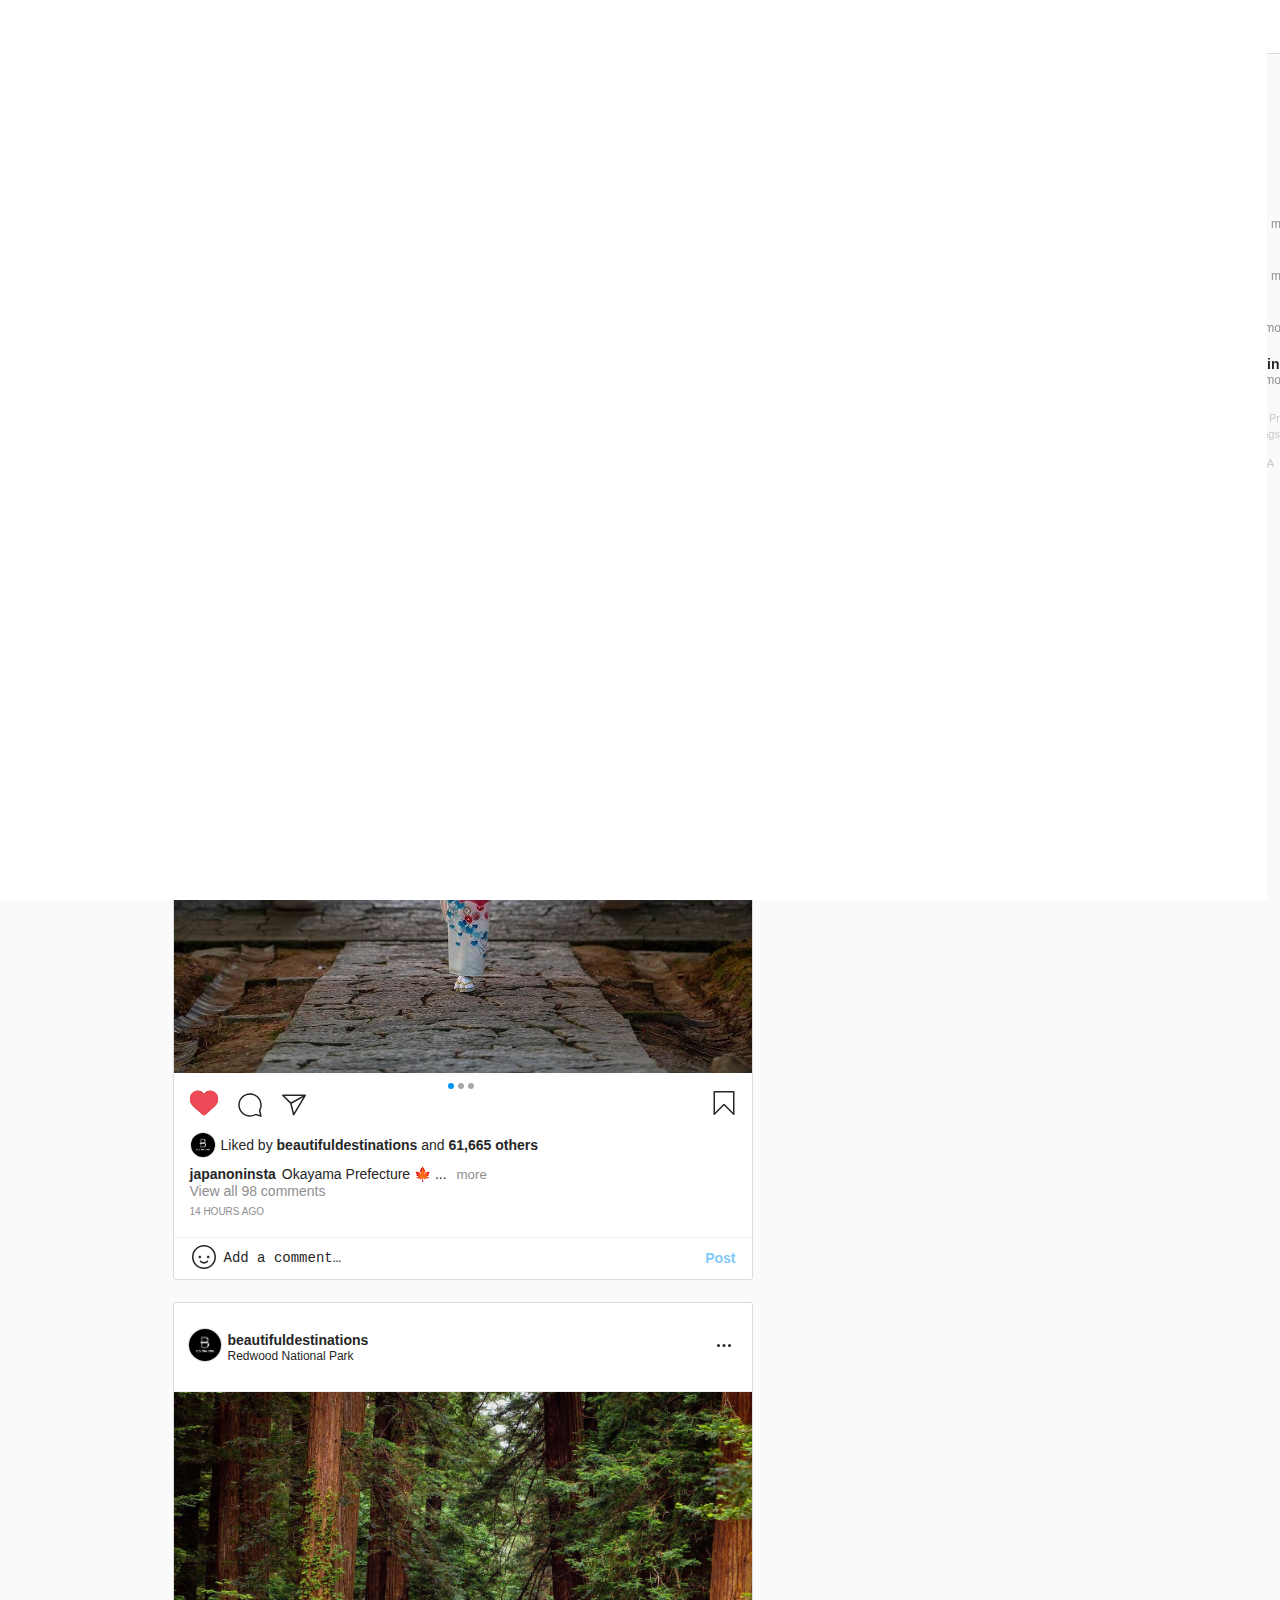
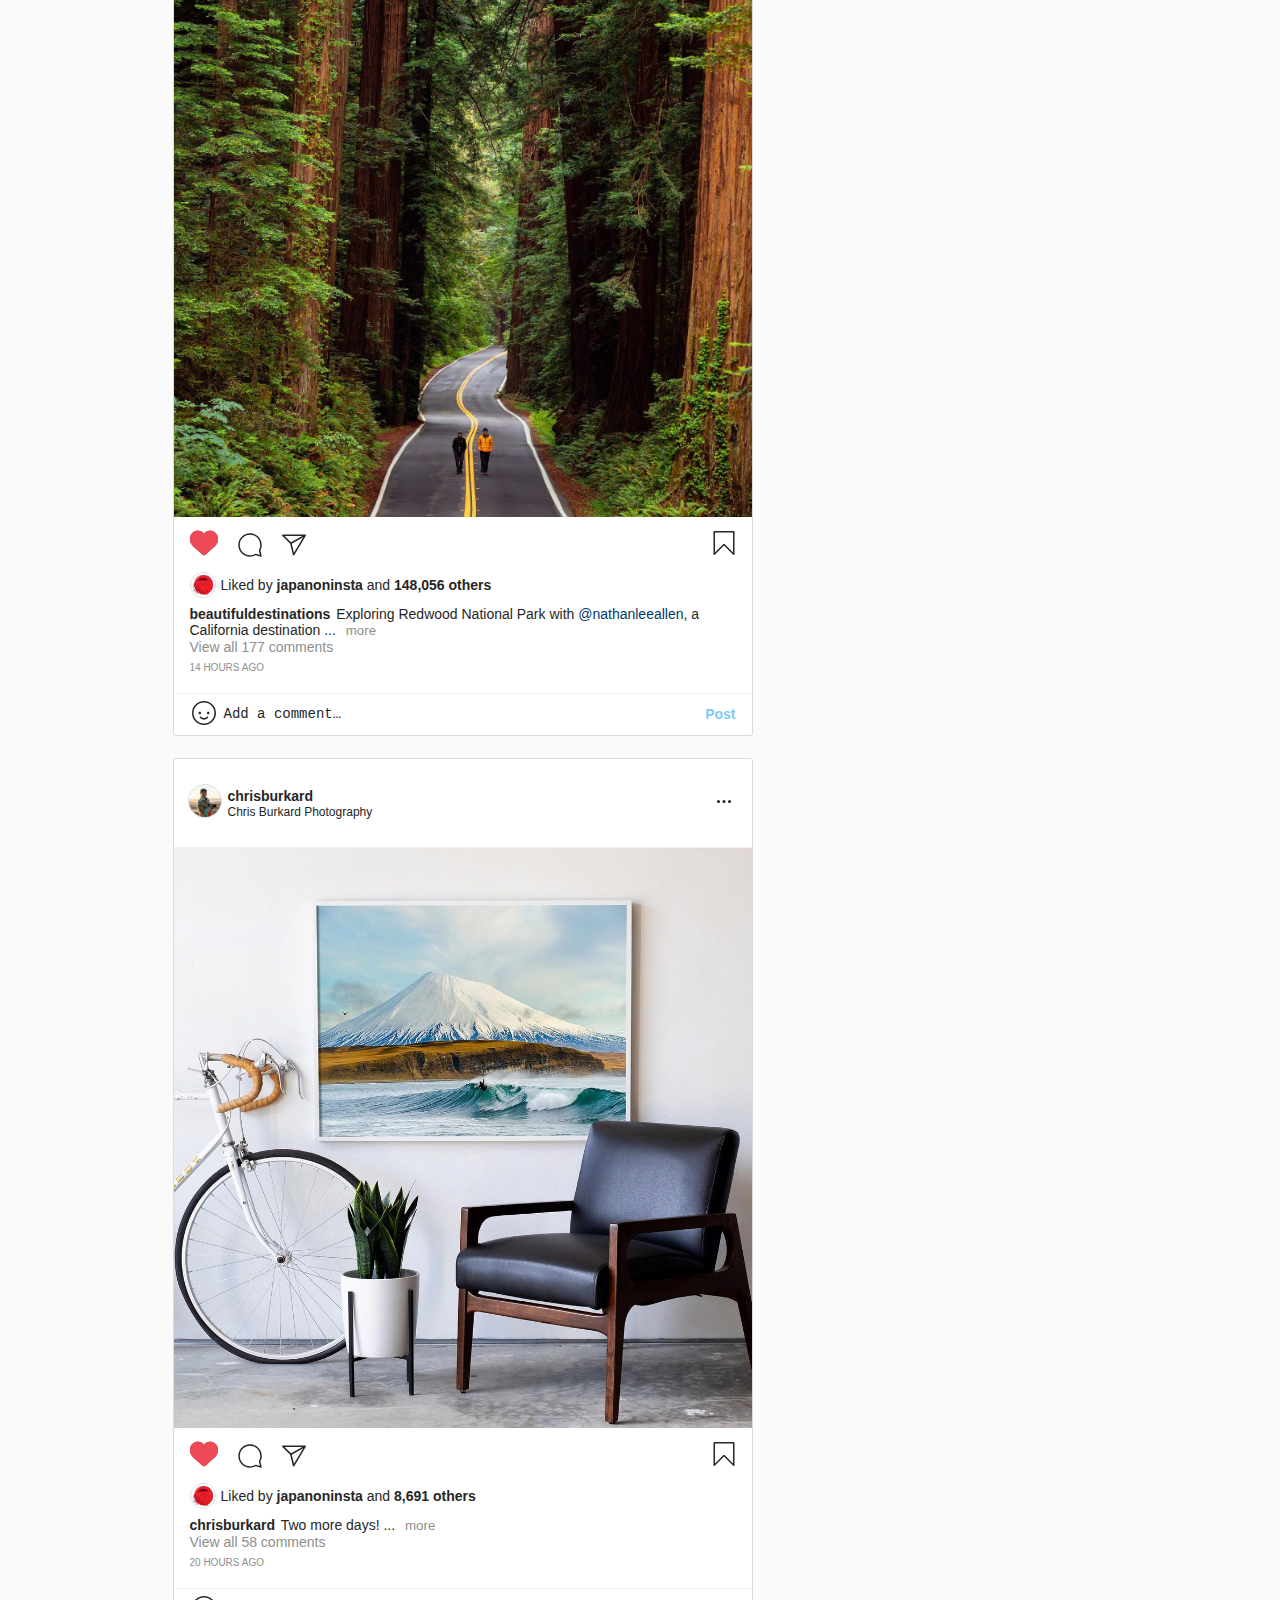
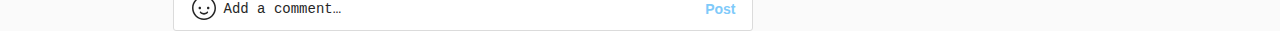
==== commit f4466dcd: "fix some minor errors" ====
--- a/index.html
+++ b/index.html
@@ -87,7 +87,7 @@
                       cristiano
                       <img
                         src="assets/images/instagram-verification-badge.svg"
-                        alt=""
+                        alt="instagram-verification-badge"
                       />
                     </h6>
                     <p>Cristiano Ronaldo</p>
@@ -99,7 +99,7 @@
                 <div class="nav-search-dropdown-items">
                   <img
                     src="assets/images/christophernolann-profile.jpg"
-                    alt=""
+                    alt="image"
                   />
                   <div class="nav-search-dropdown-items-title">
                     <h6>christophernolann</h6>
@@ -216,7 +216,7 @@
             </div>
             <div class="nav-icon nav-user">
               <a href=""
-                ><img src="assets/images/no-avatar-profile.png" alt=""
+                ><img src="assets/images/no-avatar-profile.png" alt="image"
               /></a>
             </div>
           </div>
@@ -239,12 +239,12 @@
                             <img
                               class="ring"
                               src="assets/images/strory-ring.png"
-                              alt=""
+                              alt="image"
                             />
                             <img
                               class="profile-photo"
                               src="assets/images/antoinejans.jpg"
-                              alt=""
+                              alt="image"
                             />
                           </div>
                           <div class="story-box-id">
@@ -259,12 +259,12 @@
                               <img
                                 class="ring"
                                 src="assets/images/strory-ring.png"
-                                alt=""
+                                alt="image"
                               />
                               <img
                                 class="profile-photo"
                                 src="assets/images/cr7-profile.jpg"
-                                alt=""
+                                alt="image"
                               />
                             </div>
                             <div class="story-box-id">
@@ -280,12 +280,12 @@
                               <img
                                 class="ring"
                                 src="assets/images/strory-ring.png"
-                                alt=""
+                                alt="image"
                               />
                               <img
                                 class="profile-photo"
                                 src="assets/images/asenseofhuber.jpg"
-                                alt=""
+                                alt="image"
                               />
                             </div>
                             <div class="story-box-id">
@@ -301,12 +301,12 @@
                               <img
                                 class="ring"
                                 src="assets/images/strory-ring.png"
-                                alt=""
+                                alt="image"
                               />
                               <img
                                 class="profile-photo"
                                 src="assets/images/ekaagomez.jpg"
-                                alt=""
+                                alt="image"
                               />
                             </div>
                             <div class="story-box-id">
@@ -322,12 +322,12 @@
                               <img
                                 class="ring"
                                 src="assets/images/strory-ring.png"
-                                alt=""
+                                alt="image"
                               />
                               <img
                                 class="profile-photo"
                                 src="assets/images/wwf.jpg"
-                                alt=""
+                                alt="image"
                               />
                             </div>
                             <div class="story-box-id">
@@ -343,12 +343,12 @@
                               <img
                                 class="ring"
                                 src="assets/images/strory-ring.png"
-                                alt=""
+                                alt="image"
                               />
                               <img
                                 class="profile-photo"
                                 src="assets/images/leonardodicaprio.jpg"
-                                alt=""
+                                alt="image"
                               />
                             </div>
                             <div class="story-box-id">
@@ -364,12 +364,12 @@
                               <img
                                 class="ring"
                                 src="assets/images/strory-ring.png"
-                                alt=""
+                                alt="image"
                               />
                               <img
                                 class="profile-photo"
                                 src="assets/images/rewilding_argentina.jpg"
-                                alt=""
+                                alt="image"
                               />
                             </div>
                             <div class="story-box-id">
@@ -385,12 +385,12 @@
                               <img
                                 class="ring"
                                 src="assets/images/strory-ring.png"
-                                alt=""
+                                alt="image"
                               />
                               <img
                                 class="profile-photo"
                                 src="assets/images/wisdems.jpg"
-                                alt=""
+                                alt="image"
                               />
                             </div>
                             <div class="story-box-id">
@@ -406,12 +406,12 @@
                               <img
                                 class="ring"
                                 src="assets/images/strory-ring.png"
-                                alt=""
+                                alt="image"
                               />
                               <img
                                 class="profile-photo"
                                 src="assets/images/aliciakeys.jpg"
-                                alt=""
+                                alt="image"
                               />
                             </div>
                             <div class="story-box-id">
@@ -427,12 +427,12 @@
                               <img
                                 class="ring"
                                 src="assets/images/strory-ring.png"
-                                alt=""
+                                alt="image"
                               />
                               <img
                                 class="profile-photo"
                                 src="assets/images/newgeorgiaproject.jpg"
-                                alt=""
+                                alt="image"
                               />
                             </div>
                             <div class="story-box-id">
@@ -448,12 +448,12 @@
                               <img
                                 class="ring"
                                 src="assets/images/strory-ring.png"
-                                alt=""
+                                alt="image"
                               />
                               <img
                                 class="profile-photo"
                                 src="assets/images/glamourmag.jpg"
-                                alt=""
+                                alt="image"
                               />
                             </div>
                             <div class="story-box-id">
@@ -545,13 +545,13 @@
                           </div>
                           <div class="follower-post-box-header-dropdown-post">
                             <a href=""
-                              ><img src="assets/images/japan-1.jpg" alt=""
+                              ><img src="assets/images/japan-1.jpg" alt="image"
                             /></a>
                             <a href=""
-                              ><img src="assets/images/japan-2.jpg" alt=""
+                              ><img src="assets/images/japan-2.jpg" alt="image"
                             /></a>
                             <a href=""
-                              ><img src="assets/images/japan-3.jpg" alt=""
+                              ><img src="assets/images/japan-3.jpg" alt="image"
                             /></a>
                           </div>
                           <div class="follower-post-box-header-dropdown-follow">
@@ -640,6 +640,7 @@
                               follower-post-box-like-comment-button
                               follower-post-box-like-comment-button-comment
                             "
+                            id="find-inner-items-7"
                           >
                             <svg
                               aria-label="Comment"
@@ -716,7 +717,7 @@
                                   >
                                     <img
                                       src="assets/images/japan-2.jpg"
-                                      alt=""
+                                      alt="image"
                                     />
                                   </div>
                                   <span
@@ -736,7 +737,7 @@
                                       follower-post-box-like-save-popup-body-items-img
                                     "
                                   >
-                                    <img src="assets/images/bn-2.jpg" alt="" />
+                                    <img src="assets/images/bn-2.jpg" alt="image" />
                                   </div>
                                   <span
                                     class="
@@ -757,7 +758,7 @@
                                   >
                                     <img
                                       src="assets/images/programming.webp"
-                                      alt=""
+                                      alt="image"
                                     />
                                   </div>
                                   <span
@@ -779,7 +780,7 @@
                                   >
                                     <img
                                       src="assets/images/Manhwa-nanoMachine.jpg"
-                                      alt=""
+                                      alt="image"
                                     />
                                   </div>
                                   <span
@@ -801,7 +802,7 @@
                                   >
                                     <img
                                       src="assets/images/Onepunch-Man.jpg"
-                                      alt=""
+                                      alt="image"
                                     />
                                   </div>
                                   <span
@@ -823,7 +824,7 @@
                                   >
                                     <img
                                       src="assets/images/memes.jpeg"
-                                      alt=""
+                                      alt="image"
                                     />
                                   </div>
                                   <span
@@ -1076,7 +1077,7 @@
                           <div class="follower-post-box-header-dropdown-img">
                             <div>
                               <img
-                                src="assets/images/japan.jpg"
+                                src="assets/images/bn-profile.jpg"
                                 alt="japanoninsta profile"
                               />
                             </div>
@@ -1108,13 +1109,13 @@
                           </div>
                           <div class="follower-post-box-header-dropdown-post">
                             <a href=""
-                            ><img src="assets/images/bn-1.jpg" alt=""
+                            ><img src="assets/images/bn-1.jpg" alt="image"
                           /></a>
                           <a href=""
-                            ><img src="assets/images/bn-2.jpg" alt=""
+                            ><img src="assets/images/bn-2.jpg" alt="image"
                           /></a>
                           <a href=""
-                            ><img src="assets/images/bn-3.jpg" alt=""
+                            ><img src="assets/images/bn-3.jpg" alt="image"
                           /></a>
                           </div>
                           <div class="follower-post-box-header-dropdown-follow">
@@ -1178,6 +1179,7 @@
                               follower-post-box-like-comment-button
                               follower-post-box-like-comment-button-comment
                             "
+                            id="find-inner-items-8"
                           >
                             <svg
                               aria-label="Comment"
@@ -1254,7 +1256,7 @@
                                   >
                                     <img
                                       src="assets/images/japan-2.jpg"
-                                      alt=""
+                                      alt="image"
                                     />
                                   </div>
                                   <span
@@ -1274,7 +1276,7 @@
                                       follower-post-box-like-save-popup-body-items-img
                                     "
                                   >
-                                    <img src="assets/images/bn-2.jpg" alt="" />
+                                    <img src="assets/images/bn-2.jpg" alt="image" />
                                   </div>
                                   <span
                                     class="
@@ -1295,7 +1297,7 @@
                                   >
                                     <img
                                       src="assets/images/programming.webp"
-                                      alt=""
+                                      alt="image"
                                     />
                                   </div>
                                   <span
@@ -1317,7 +1319,7 @@
                                   >
                                     <img
                                       src="assets/images/Manhwa-nanoMachine.jpg"
-                                      alt=""
+                                      alt="image"
                                     />
                                   </div>
                                   <span
@@ -1339,7 +1341,7 @@
                                   >
                                     <img
                                       src="assets/images/Onepunch-Man.jpg"
-                                      alt=""
+                                      alt="image"
                                     />
                                   </div>
                                   <span
@@ -1361,7 +1363,7 @@
                                   >
                                     <img
                                       src="assets/images/memes.jpeg"
-                                      alt=""
+                                      alt="image"
                                     />
                                   </div>
                                   <span
@@ -1400,7 +1402,7 @@
                       </div>
                       <div class="follower-post-box-liked-by">
                         <img
-                        src="assets/images/bn-profile.jpg"
+                        src="assets/images/japan.jpg"
                         alt="beautifuldestinations profile"
                       />
                       <p>
@@ -1562,17 +1564,17 @@
                             <a href=""
                             ><img
                               src="assets/images/chrisburkard-1.jpg"
-                              alt=""
+                              alt="image"
                           /></a>
                           <a href=""
                             ><img
                               src="assets/images/chrisburkard-2.jpg"
-                              alt=""
+                              alt="image"
                           /></a>
                           <a href=""
                             ><img
                               src="assets/images/chrisburkard-3jpg"
-                              alt=""
+                              alt="image"
                           /></a>
                           </div>
                           <div class="follower-post-box-header-dropdown-follow">
@@ -1636,6 +1638,7 @@
                               follower-post-box-like-comment-button
                               follower-post-box-like-comment-button-comment
                             "
+                            id="find-inner-items-9"
                           >
                             <svg
                               aria-label="Comment"
@@ -1712,7 +1715,7 @@
                                   >
                                     <img
                                       src="assets/images/japan-2.jpg"
-                                      alt=""
+                                      alt="image"
                                     />
                                   </div>
                                   <span
@@ -1732,7 +1735,7 @@
                                       follower-post-box-like-save-popup-body-items-img
                                     "
                                   >
-                                    <img src="assets/images/bn-2.jpg" alt="" />
+                                    <img src="assets/images/bn-2.jpg" alt="image" />
                                   </div>
                                   <span
                                     class="
@@ -1753,7 +1756,7 @@
                                   >
                                     <img
                                       src="assets/images/programming.webp"
-                                      alt=""
+                                      alt="image"
                                     />
                                   </div>
                                   <span
@@ -1775,7 +1778,7 @@
                                   >
                                     <img
                                       src="assets/images/Manhwa-nanoMachine.jpg"
-                                      alt=""
+                                      alt="image"
                                     />
                                   </div>
                                   <span
@@ -1797,7 +1800,7 @@
                                   >
                                     <img
                                       src="assets/images/Onepunch-Man.jpg"
-                                      alt=""
+                                      alt="image"
                                     />
                                   </div>
                                   <span
@@ -1819,7 +1822,7 @@
                                   >
                                     <img
                                       src="assets/images/memes.jpeg"
-                                      alt=""
+                                      alt="image"
                                     />
                                   </div>
                                   <span
@@ -1975,7 +1978,7 @@
                         <div class="suggestions-for-you-list-items">
                           <div class="suggestions-for-you-list-items-img">
                             <a href="#"
-                              ><img src="assets/images/shravanraoo.jpg" alt=""
+                              ><img src="assets/images/shravanraoo.jpg" alt="image"
                             /></a>
                           </div>
                           <div class="suggestions-for-you-list-items-title">
@@ -1996,7 +1999,7 @@
                               <div>
                                 <img
                                   src="assets/images/shravanraoo.jpg"
-                                  alt=""
+                                  alt="image"
                                 />
                               </div>
                               <div>
@@ -2029,17 +2032,17 @@
                               <a href=""
                                 ><img
                                   src="assets/images/shravanraoo-1.jpg"
-                                  alt=""
+                                  alt="image"
                               /></a>
                               <a href=""
                                 ><img
                                   src="assets/images/shravanraoo-2.jpg"
-                                  alt=""
+                                  alt="image"
                               /></a>
                               <a href=""
                                 ><img
                                   src="assets/images/shravanraoo-3.jpg"
-                                  alt=""
+                                  alt="image"
                               /></a>
                             </div>
                             <div
@@ -2072,7 +2075,7 @@
                         <div class="suggestions-for-you-list-items">
                           <div class="suggestions-for-you-list-items-img">
                             <a href="#"
-                              ><img src="assets/images/eunibugg.jpg" alt=""
+                              ><img src="assets/images/eunibugg.jpg" alt="image"
                             /></a>
                           </div>
                           <div class="suggestions-for-you-list-items-title">
@@ -2091,7 +2094,7 @@
                           <div class="suggestions-for-you-list-dropdown">
                             <div class="suggestions-for-you-list-dropdown-img">
                               <div>
-                                <img src="assets/images/eunibugg.jpg" alt="" />
+                                <img src="assets/images/eunibugg.jpg" alt="image" />
                               </div>
                               <div>
                                 <a href="#">leomessiFans</a>
@@ -2121,13 +2124,13 @@
                               class="suggestions-for-you-list-dropdown-posts"
                             >
                               <a href=""
-                                ><img src="assets/images/eunibugg-1.jpg" alt=""
+                                ><img src="assets/images/eunibugg-1.jpg" alt="image"
                               /></a>
                               <a href=""
-                                ><img src="assets/images/eunibugg-2.jpg" alt=""
+                                ><img src="assets/images/eunibugg-2.jpg" alt="image"
                               /></a>
                               <a href=""
-                                ><img src="assets/images/eunibugg-3.jpg" alt=""
+                                ><img src="assets/images/eunibugg-3.jpg" alt="image"
                               /></a>
                             </div>
                             <div
@@ -2162,7 +2165,7 @@
                             <a href="#"
                               ><img
                                 src="assets/images/nataliedormerig.jpg"
-                                alt=""
+                                alt="image"
                             /></a>
                           </div>
                           <div class="suggestions-for-you-list-items-title">
@@ -2183,7 +2186,7 @@
                               <div>
                                 <img
                                   src="assets/images/nataliedormerig.jpg"
-                                  alt=""
+                                  alt="image"
                                 />
                               </div>
                               <div>
@@ -2216,17 +2219,17 @@
                               <a href=""
                                 ><img
                                   src="assets/images/nataliedormerig-1.jpg"
-                                  alt=""
+                                  alt="image"
                               /></a>
                               <a href=""
                                 ><img
                                   src="assets/images/nataliedormerig-2.jpg"
-                                  alt=""
+                                  alt="image"
                               /></a>
                               <a href=""
                                 ><img
                                   src="assets/images/nataliedormerig-3.jpg"
-                                  alt=""
+                                  alt="image"
                               /></a>
                             </div>
                             <div
@@ -2261,7 +2264,7 @@
                             <a href="#"
                               ><img
                                 src="assets/images/emmachamberlain.jpg"
-                                alt=""
+                                alt="image"
                             /></a>
                           </div>
                           <div class="suggestions-for-you-list-items-title">
@@ -2282,7 +2285,7 @@
                               <div>
                                 <img
                                   src="assets/images/emmachamberlain.jpg"
-                                  alt=""
+                                  alt="image"
                                 />
                               </div>
                               <div>
@@ -2315,17 +2318,17 @@
                               <a href=""
                                 ><img
                                   src="assets/images/emmachamberlain-1.jpg"
-                                  alt=""
+                                  alt="image"
                               /></a>
                               <a href=""
                                 ><img
                                   src="assets/images/emmachamberlain-2.jpg"
-                                  alt=""
+                                  alt="image"
                               /></a>
                               <a href=""
                                 ><img
                                   src="assets/images/emmachamberlain-3.jpg"
-                                  alt=""
+                                  alt="image"
                               /></a>
                             </div>
                             <div
@@ -2377,6 +2380,2162 @@
                 </div>
               </div>
             </div>
+            <div class="find-modal modals-1">
+              <div class="close-modal-1">
+                <svg
+                  aria-label="Close"
+                  class="_8-yf5"
+                  color="#ffffff"
+                  fill="#ffffff"
+                  height="24"
+                  role="img"
+                  viewBox="0 0 48 48"
+                  width="24"
+                >
+                  <path
+                    clip-rule="evenodd"
+                    d="M41.8 9.8L27.5 24l14.2 14.2c.6.6.6 1.5 0 2.1l-1.4 1.4c-.6.6-1.5.6-2.1 0L24 27.5 9.8 41.8c-.6.6-1.5.6-2.1 0l-1.4-1.4c-.6-.6-.6-1.5 0-2.1L20.5 24 6.2 9.8c-.6-.6-.6-1.5 0-2.1l1.4-1.4c.6-.6 1.5-.6 2.1 0L24 20.5 38.3 6.2c.6-.6 1.5-.6 2.1 0l1.4 1.4c.6.6.6 1.6 0 2.2z"
+                    fill-rule="evenodd"
+                  ></path>
+                </svg>
+              </div>
+              <div class="modal-bg-1"></div>
+              <div class="modal-inner">
+                <div class="otions-1" id="find-7">
+                  <div class="otions-media">
+                    <div class="follower-post-box-media">
+                      <div class="follower-post-box-media-img">
+                        <img
+                          src="assets/images/japan-1.jpg"
+                          alt="japan image 1"
+                        />
+                        <img
+                          src="assets/images/japan-2.jpg"
+                          alt="japan image 2"
+                        />
+                        <img
+                          src="assets/images/japan-3.jpg"
+                          alt="japan image 3"
+                        />
+                      </div>
+                      <div class="follower-post-box-media-scroll">
+                        <div class="left-scroll">
+                          <div class="left-scroll-inner">
+                            <i class="fa-solid fa-angle-left"></i>
+                          </div>
+                        </div>
+                        <div class="right-scroll">
+                          <div class="right-scroll-inner">
+                            <i class="fa-solid fa-angle-right"></i>
+                          </div>
+                        </div>
+                      </div>
+                    </div>
+                  </div>
+                  <div class="otions-text">
+                    <div class="follower-post-box">
+                      <div class="follower-post-box-header">
+                        <div class="follower-post-box-header-img">
+                          <a href="#">
+                            <img
+                              src="assets/images/japan.jpg"
+                              alt="japanoninsta profile"
+                            />
+                          </a>
+                        </div>
+                        <div class="follower-post-box-header-title">
+                          <a href="#">japanoninsta . Following</a>
+                          <p>Matsumoto Castle</p>
+                        </div>
+                        <div class="follower-post-box-header-options">
+                          <button>
+                            <svg
+                              aria-label="More options"
+                              class="_8-yf5"
+                              color="#262626"
+                              fill="#262626"
+                              height="24"
+                              role="img"
+                              viewBox="0 0 24 24"
+                              width="24"
+                            >
+                              <circle cx="12" cy="12" r="1.5"></circle>
+                              <circle cx="6.5" cy="12" r="1.5"></circle>
+                              <circle cx="17.5" cy="12" r="1.5"></circle>
+                            </svg>
+                          </button>
+                        </div>
+                        <div class="follower-post-box-header-dropdown">
+                          <div class="follower-post-box-header-dropdown-img">
+                            <div>
+                              <img
+                                src="assets/images/japan.jpg"
+                                alt="japanoninsta profile"
+                              />
+                            </div>
+                            <div>
+                              <a href="#">japanoninsta</a>
+                              <p style="margin-top: -8px">
+                                Japan on Instagram
+                              </p>
+                              <p>
+                                <a href="#"
+                                  >https://linktr.ee/japanonlinktree</a
+                                >
+                              </p>
+                            </div>
+                          </div>
+                          <div
+                            class="follower-post-box-header-dropdown-follower"
+                          >
+                            <div class="post">
+                              <p>1,469</p>
+                              <p>post</p>
+                            </div>
+                            <div class="followers">
+                              <p>576k</p>
+                              <p>following</p>
+                            </div>
+                            <div class="following">
+                              <p>199</p>
+                              <p>followers</p>
+                            </div>
+                          </div>
+                          <div class="follower-post-box-header-dropdown-post">
+                            <a href=""
+                              ><img src="assets/images/japan-1.jpg" alt="image"
+                            /></a>
+                            <a href=""
+                              ><img src="assets/images/japan-2.jpg" alt="image"
+                            /></a>
+                            <a href=""
+                              ><img src="assets/images/japan-3.jpg" alt="image"
+                            /></a>
+                          </div>
+                          <div
+                            class="follower-post-box-header-dropdown-follow"
+                          >
+                            <button>Message</button>
+                            <button>Following</button>
+                          </div>
+                        </div>
+                      </div>
+                      <div class="follower-post-box-caption">
+                        <div class="follower-post-box-caption-img">
+                          <img
+                            src="assets/images/japan.jpg"
+                            alt="image"
+                            srcset=""
+                          />
+                        </div>
+                        <div class="follower-post-box-caption-text">
+                          <span class="follower-post-box-caption-account-name"
+                            ><a href="#">japanoninsta</a></span
+                          >
+                          <div
+                            class="follower-post-box-caption-totall-caption"
+                          >
+                            
+                          Okayama Prefecture 🍁⁣<br>⁣<br>㊙️tag and share
+                          with a friend you would come here with!⁣⁣<br>⁣<br>⛩For
+                          more ===&gt;
+                          <a class="notranslate" href="/japanoninsta/" tabindex="0">@japanoninsta</a>⁣⁣⁣⁣⁣⁣⁣⁣⁣⁣⁣⁣⁣⁣⁣⁣<br>⁣⁣⁣⁣⁣⁣⁣⁣⁣⁣⁣⁣⁣⁣⁣⁣<br>📸
+                          <a class="notranslate" href="/sugi_photography/" tabindex="0">@sugi_photography</a>
+                          👏👏👏⁣⁣⁣⁣⁣⁣⁣<br>⁣<br>⁣⁣⁣⁣⁣⁣⁣⁣<a class="xil3i" href="/explore/tags/japan/" tabindex="0">#japan</a>
+                          <a class="xil3i" href="/explore/tags/japon/" tabindex="0">#japon</a>
+                          <a class="xil3i" href="/explore/tags/kyotojapan/" tabindex="0">#kyotojapan</a>
+                          <a class="xil3i" href="/explore/tags/japanculture/" tabindex="0">#japanculture</a>
+                          <a class="xil3i" href="/explore/tags/japanpic/" tabindex="0">#japanpic</a>
+                          <a class="xil3i" href="/explore/tags/nipponpic/" tabindex="0">#nipponpic</a>
+                          <a class="xil3i" href="/explore/tags/nippon/" tabindex="0">#nippon</a>
+                          <a class="xil3i" href="/explore/tags/nihon/" tabindex="0">#nihon</a>
+                          <a class="xil3i" href="/explore/tags/japanese/" tabindex="0">#japanese</a>
+                          <a class="xil3i" href="/explore/tags/japan_focus/" tabindex="0">#japan_focus</a>
+                          <a class="xil3i" href="/explore/tags/japan_of_insta/" tabindex="0">#japan_of_insta</a>
+                          <a class="xil3i" href="/explore/tags/japanculture/" tabindex="0">#japanculture</a>
+                          <a class="xil3i" href="/explore/tags/japanphoto/" tabindex="0">#japanphoto</a>
+                          <a class="xil3i" href="/explore/tags/japanlover/" tabindex="0">#japanlover</a>
+                          <a class="xil3i" href="/explore/tags/instajapan/" tabindex="0">#instajapan</a>
+                          <a class="xil3i" href="/explore/tags/igersjapan/" tabindex="0">#igersjapan</a>
+                          <a class="xil3i" href="/explore/tags/japanlife/" tabindex="0">#japanlife</a>
+                        
+                          </div>
+                          <div
+                            class="
+                              follower-post-box-caption-totall-caption-time
+                            "
+                          >
+                            4d
+                          </div>
+                        </div>
+                      </div>
+                      <div class="follower-post-box-comments">
+                        <div class="follower-post-box-comments-items">
+                          <div class="follower-post-box-comments-items-img">
+                            <img src="assets/images/ekaagomez.jpg" alt="image" />
+                          </div>
+                          <div class="follower-post-box-comments-items-text">
+                            <span
+                              class="
+                                follower-post-box-comments-items-text-name
+                              "
+                            >
+                              ekaagomez
+                            </span>
+                            <span>📸👍🏻❤️😍</span>
+                            <div
+                              class="
+                                follower-post-box-comments-items-text-replay
+                              "
+                            >
+                              <span>14m</span>
+                              <span>Reply</span>
+                              <svg
+                                aria-label="Comment Options"
+                                color="#8e8e8e"
+                                fill="#8e8e8e"
+                                height="24"
+                                role="img"
+                                viewBox="0 0 24 24"
+                                width="24"
+                                class=""
+                              >
+                                <circle cx="12" cy="12" r="1.5"></circle>
+                                <circle cx="6" cy="12" r="1.5"></circle>
+                                <circle cx="18" cy="12" r="1.5"></circle>
+                              </svg>
+                            </div>
+                          </div>
+                          <div class="follower-post-box-comments-items-like">
+                            <button
+                              class="
+                                follower-post-box-like-comment-button
+                                follower-post-box-like-comment-button-like
+                              "
+                            >
+                              <svg
+                                aria-label="Unlike"
+                                class="
+                                  follower-post-box-like-comment-button-like-1
+                                "
+                                color="#ed4956"
+                                fill="#ed4956"
+                                height="12"
+                                role="img"
+                                viewBox="0 0 48 48"
+                                width="12"
+                              >
+                                <path
+                                  d="M34.6 3.1c-4.5 0-7.9 1.8-10.6 5.6-2.7-3.7-6.1-5.5-10.6-5.5C6 3.1 0 9.6 0 17.6c0 7.3 5.4 12 10.6 16.5.6.5 1.3 1.1 1.9 1.7l2.3 2c4.4 3.9 6.6 5.9 7.6 6.5.5.3 1.1.5 1.6.5s1.1-.2 1.6-.5c1-.6 2.8-2.2 7.8-6.8l2-1.8c.7-.6 1.3-1.2 2-1.7C42.7 29.6 48 25 48 17.6c0-8-6-14.5-13.4-14.5z"
+                                ></path>
+                              </svg>
+                              <svg
+                                class="
+                                  follower-post-box-like-comment-button-like-2
+                                "
+                                aria-label="Like"
+                                color="#262626"
+                                fill="#262626"
+                                height="12"
+                                role="img"
+                                viewBox="0 0 48 48"
+                                width="12"
+                              >
+                                <path
+                                  d="M34.6 6.1c5.7 0 10.4 5.2 10.4 11.5 0 6.8-5.9 11-11.5 16S25 41.3 24 41.9c-1.1-.7-4.7-4-9.5-8.3-5.7-5-11.5-9.2-11.5-16C3 11.3 7.7 6.1 13.4 6.1c4.2 0 6.5 2 8.1 4.3 1.9 2.6 2.2 3.9 2.5 3.9.3 0 .6-1.3 2.5-3.9 1.6-2.3 3.9-4.3 8.1-4.3m0-3c-4.5 0-7.9 1.8-10.6 5.6-2.7-3.7-6.1-5.5-10.6-5.5C6 3.1 0 9.6 0 17.6c0 7.3 5.4 12 10.6 16.5.6.5 1.3 1.1 1.9 1.7l2.3 2c4.4 3.9 6.6 5.9 7.6 6.5.5.3 1.1.5 1.6.5.6 0 1.1-.2 1.6-.5 1-.6 2.8-2.2 7.8-6.8l2-1.8c.7-.6 1.3-1.2 2-1.7C42.7 29.6 48 25 48 17.6c0-8-6-14.5-13.4-14.5z"
+                                ></path>
+                              </svg>
+                            </button>
+                          </div>
+                        </div>
+                        <div class="follower-post-box-comments-items">
+                          <div class="follower-post-box-comments-items-img">
+                            <img src="assets/images/zendaya.jpg" alt="image" />
+                          </div>
+                          <div class="follower-post-box-comments-items-text">
+                            <span
+                              class="
+                                follower-post-box-comments-items-text-name
+                              "
+                            >
+                              zendaya
+                            </span>
+                            <span>
+                              loved Himeji, have visited 3 times. Had an
+                              Octogenarian, bow, and asked us if we would like
+                              a guided tour, no charge. He was so
+                              knowledgeable. Elderly Japanese are always out
+                              and about to assist travellers. Keeps them young
+                              and active. Such a great idea.
+                            </span>
+                            <div
+                              class="
+                                follower-post-box-comments-items-text-replay
+                              "
+                            >
+                              <span>1h</span>
+                              <span>Reply</span>
+                              <svg
+                                aria-label="Comment Options"
+                                color="#8e8e8e"
+                                fill="#8e8e8e"
+                                height="24"
+                                role="img"
+                                viewBox="0 0 24 24"
+                                width="24"
+                                class=""
+                              >
+                                <circle cx="12" cy="12" r="1.5"></circle>
+                                <circle cx="6" cy="12" r="1.5"></circle>
+                                <circle cx="18" cy="12" r="1.5"></circle>
+                              </svg>
+                            </div>
+                          </div>
+                          <div class="follower-post-box-comments-items-like">
+                            <button
+                              class="
+                                follower-post-box-like-comment-button
+                                follower-post-box-like-comment-button-like
+                              "
+                            >
+                              <svg
+                                aria-label="Unlike"
+                                class="
+                                  follower-post-box-like-comment-button-like-1
+                                "
+                                color="#ed4956"
+                                fill="#ed4956"
+                                height="12"
+                                role="img"
+                                viewBox="0 0 48 48"
+                                width="12"
+                              >
+                                <path
+                                  d="M34.6 3.1c-4.5 0-7.9 1.8-10.6 5.6-2.7-3.7-6.1-5.5-10.6-5.5C6 3.1 0 9.6 0 17.6c0 7.3 5.4 12 10.6 16.5.6.5 1.3 1.1 1.9 1.7l2.3 2c4.4 3.9 6.6 5.9 7.6 6.5.5.3 1.1.5 1.6.5s1.1-.2 1.6-.5c1-.6 2.8-2.2 7.8-6.8l2-1.8c.7-.6 1.3-1.2 2-1.7C42.7 29.6 48 25 48 17.6c0-8-6-14.5-13.4-14.5z"
+                                ></path>
+                              </svg>
+                              <svg
+                                class="
+                                  follower-post-box-like-comment-button-like-2
+                                "
+                                aria-label="Like"
+                                color="#262626"
+                                fill="#262626"
+                                height="12"
+                                role="img"
+                                viewBox="0 0 48 48"
+                                width="12"
+                              >
+                                <path
+                                  d="M34.6 6.1c5.7 0 10.4 5.2 10.4 11.5 0 6.8-5.9 11-11.5 16S25 41.3 24 41.9c-1.1-.7-4.7-4-9.5-8.3-5.7-5-11.5-9.2-11.5-16C3 11.3 7.7 6.1 13.4 6.1c4.2 0 6.5 2 8.1 4.3 1.9 2.6 2.2 3.9 2.5 3.9.3 0 .6-1.3 2.5-3.9 1.6-2.3 3.9-4.3 8.1-4.3m0-3c-4.5 0-7.9 1.8-10.6 5.6-2.7-3.7-6.1-5.5-10.6-5.5C6 3.1 0 9.6 0 17.6c0 7.3 5.4 12 10.6 16.5.6.5 1.3 1.1 1.9 1.7l2.3 2c4.4 3.9 6.6 5.9 7.6 6.5.5.3 1.1.5 1.6.5.6 0 1.1-.2 1.6-.5 1-.6 2.8-2.2 7.8-6.8l2-1.8c.7-.6 1.3-1.2 2-1.7C42.7 29.6 48 25 48 17.6c0-8-6-14.5-13.4-14.5z"
+                                ></path>
+                              </svg>
+                            </button>
+                          </div>
+                        </div>
+                        <div class="follower-post-box-comments-items">
+                          <div class="follower-post-box-comments-items-img">
+                            <img src="assets/images/siamusic.jpg" alt="image" />
+                          </div>
+                          <div class="follower-post-box-comments-items-text">
+                            <span
+                              class="
+                                follower-post-box-comments-items-text-name
+                              "
+                            >
+                              siamusic
+                            </span>
+                            <span>
+                              It's certain an impressive castle. Beautiful
+                            </span>
+                            <div
+                              class="
+                                follower-post-box-comments-items-text-replay
+                              "
+                            >
+                              <span>14m</span>
+                              <span>Reply</span>
+                              <svg
+                                aria-label="Comment Options"
+                                color="#8e8e8e"
+                                fill="#8e8e8e"
+                                height="24"
+                                role="img"
+                                viewBox="0 0 24 24"
+                                width="24"
+                                class=""
+                              >
+                                <circle cx="12" cy="12" r="1.5"></circle>
+                                <circle cx="6" cy="12" r="1.5"></circle>
+                                <circle cx="18" cy="12" r="1.5"></circle>
+                              </svg>
+                            </div>
+                          </div>
+                          <div class="follower-post-box-comments-items-like">
+                            <button
+                              class="
+                                follower-post-box-like-comment-button
+                                follower-post-box-like-comment-button-like
+                              "
+                            >
+                              <svg
+                                aria-label="Unlike"
+                                class="
+                                  follower-post-box-like-comment-button-like-1
+                                "
+                                color="#ed4956"
+                                fill="#ed4956"
+                                height="12"
+                                role="img"
+                                viewBox="0 0 48 48"
+                                width="12"
+                              >
+                                <path
+                                  d="M34.6 3.1c-4.5 0-7.9 1.8-10.6 5.6-2.7-3.7-6.1-5.5-10.6-5.5C6 3.1 0 9.6 0 17.6c0 7.3 5.4 12 10.6 16.5.6.5 1.3 1.1 1.9 1.7l2.3 2c4.4 3.9 6.6 5.9 7.6 6.5.5.3 1.1.5 1.6.5s1.1-.2 1.6-.5c1-.6 2.8-2.2 7.8-6.8l2-1.8c.7-.6 1.3-1.2 2-1.7C42.7 29.6 48 25 48 17.6c0-8-6-14.5-13.4-14.5z"
+                                ></path>
+                              </svg>
+                              <svg
+                                class="
+                                  follower-post-box-like-comment-button-like-2
+                                "
+                                aria-label="Like"
+                                color="#262626"
+                                fill="#262626"
+                                height="12"
+                                role="img"
+                                viewBox="0 0 48 48"
+                                width="12"
+                              >
+                                <path
+                                  d="M34.6 6.1c5.7 0 10.4 5.2 10.4 11.5 0 6.8-5.9 11-11.5 16S25 41.3 24 41.9c-1.1-.7-4.7-4-9.5-8.3-5.7-5-11.5-9.2-11.5-16C3 11.3 7.7 6.1 13.4 6.1c4.2 0 6.5 2 8.1 4.3 1.9 2.6 2.2 3.9 2.5 3.9.3 0 .6-1.3 2.5-3.9 1.6-2.3 3.9-4.3 8.1-4.3m0-3c-4.5 0-7.9 1.8-10.6 5.6-2.7-3.7-6.1-5.5-10.6-5.5C6 3.1 0 9.6 0 17.6c0 7.3 5.4 12 10.6 16.5.6.5 1.3 1.1 1.9 1.7l2.3 2c4.4 3.9 6.6 5.9 7.6 6.5.5.3 1.1.5 1.6.5.6 0 1.1-.2 1.6-.5 1-.6 2.8-2.2 7.8-6.8l2-1.8c.7-.6 1.3-1.2 2-1.7C42.7 29.6 48 25 48 17.6c0-8-6-14.5-13.4-14.5z"
+                                ></path>
+                              </svg>
+                            </button>
+                          </div>
+                        </div>
+                      </div>
+                      <div class="follower-post-box-like">
+                        <div class="follower-post-box-like-comment">
+                          <button
+                            class="
+                              follower-post-box-like-comment-button
+                              follower-post-box-like-comment-button-like
+                            "
+                          >
+                            <svg
+                              aria-label="Unlike"
+                              class="
+                                follower-post-box-like-comment-button-like-1
+                              "
+                              color="#ed4956"
+                              fill="#ed4956"
+                              height="24"
+                              role="img"
+                              viewBox="0 0 48 48"
+                              width="24"
+                            >
+                              <path
+                                d="M34.6 3.1c-4.5 0-7.9 1.8-10.6 5.6-2.7-3.7-6.1-5.5-10.6-5.5C6 3.1 0 9.6 0 17.6c0 7.3 5.4 12 10.6 16.5.6.5 1.3 1.1 1.9 1.7l2.3 2c4.4 3.9 6.6 5.9 7.6 6.5.5.3 1.1.5 1.6.5s1.1-.2 1.6-.5c1-.6 2.8-2.2 7.8-6.8l2-1.8c.7-.6 1.3-1.2 2-1.7C42.7 29.6 48 25 48 17.6c0-8-6-14.5-13.4-14.5z"
+                              ></path>
+                            </svg>
+                            <svg
+                              class="
+                                follower-post-box-like-comment-button-like-2
+                              "
+                              aria-label="Like"
+                              color="#262626"
+                              fill="#262626"
+                              height="24"
+                              role="img"
+                              viewBox="0 0 48 48"
+                              width="24"
+                            >
+                              <path
+                                d="M34.6 6.1c5.7 0 10.4 5.2 10.4 11.5 0 6.8-5.9 11-11.5 16S25 41.3 24 41.9c-1.1-.7-4.7-4-9.5-8.3-5.7-5-11.5-9.2-11.5-16C3 11.3 7.7 6.1 13.4 6.1c4.2 0 6.5 2 8.1 4.3 1.9 2.6 2.2 3.9 2.5 3.9.3 0 .6-1.3 2.5-3.9 1.6-2.3 3.9-4.3 8.1-4.3m0-3c-4.5 0-7.9 1.8-10.6 5.6-2.7-3.7-6.1-5.5-10.6-5.5C6 3.1 0 9.6 0 17.6c0 7.3 5.4 12 10.6 16.5.6.5 1.3 1.1 1.9 1.7l2.3 2c4.4 3.9 6.6 5.9 7.6 6.5.5.3 1.1.5 1.6.5.6 0 1.1-.2 1.6-.5 1-.6 2.8-2.2 7.8-6.8l2-1.8c.7-.6 1.3-1.2 2-1.7C42.7 29.6 48 25 48 17.6c0-8-6-14.5-13.4-14.5z"
+                              ></path>
+                            </svg>
+                          </button>
+                          <button
+                            class="
+                              follower-post-box-like-comment-button
+                              follower-post-box-like-comment-button-comment
+                            "
+                          >
+                            <svg
+                              aria-label="Comment"
+                              color="#262626"
+                              fill="#262626"
+                              height="24"
+                              role="img"
+                              viewBox="0 0 48 48"
+                              width="24"
+                            >
+                              <path
+                                clip-rule="evenodd"
+                                d="M47.5 46.1l-2.8-11c1.8-3.3 2.8-7.1 2.8-11.1C47.5 11 37 .5 24 .5S.5 11 .5 24 11 47.5 24 47.5c4 0 7.8-1 11.1-2.8l11 2.8c.8.2 1.6-.6 1.4-1.4zm-3-22.1c0 4-1 7-2.6 10-.2.4-.3.9-.2 1.4l2.1 8.4-8.3-2.1c-.5-.1-1-.1-1.4.2-1.8 1-5.2 2.6-10 2.6-11.4 0-20.6-9.2-20.6-20.5S12.7 3.5 24 3.5 44.5 12.7 44.5 24z"
+                                fill-rule="evenodd"
+                              ></path>
+                            </svg>
+                          </button>
+                          <button
+                            class="
+                              follower-post-box-like-comment-button
+                              follower-post-box-like-comment-button-share
+                            "
+                          >
+                            <svg
+                              aria-label="Share Post"
+                              color="#262626"
+                              fill="#262626"
+                              height="24"
+                              role="img"
+                              viewBox="0 0 48 48"
+                              width="24"
+                            >
+                              <path
+                                d="M47.8 3.8c-.3-.5-.8-.8-1.3-.8h-45C.9 3.1.3 3.5.1 4S0 5.2.4 5.7l15.9 15.6 5.5 22.6c.1.6.6 1 1.2 1.1h.2c.5 0 1-.3 1.3-.7l23.2-39c.4-.4.4-1 .1-1.5zM5.2 6.1h35.5L18 18.7 5.2 6.1zm18.7 33.6l-4.4-18.4L42.4 8.6 23.9 39.7z"
+                              ></path>
+                            </svg>
+                          </button>
+                        </div>
+                        <div class="follower-post-box-like-save">
+                          <div class="follower-post-box-like-save-popup">
+                            <div
+                              class="
+                                follower-post-box-like-save-popup-triangle-1
+                              "
+                            ></div>
+                            <div
+                              class="
+                                follower-post-box-like-save-popup-triangle-2
+                              "
+                            ></div>
+                            <div
+                              class="follower-post-box-like-save-popup-inner"
+                            >
+                              <div
+                                class="
+                                  follower-post-box-like-save-popup-header
+                                "
+                              >
+                                <span>Collections</span>
+                                <button
+                                  class="
+                                    follower-post-box-like-save-popup-header-add-collections
+                                  "
+                                >
+                                  <i class="fa-solid fa-plus"></i>
+                                </button>
+                              </div>
+                              <div
+                                class="follower-post-box-like-save-popup-body"
+                              >
+                                <div
+                                  class="
+                                    follower-post-box-like-save-popup-body-items
+                                  "
+                                >
+                                  <div
+                                    class="
+                                      follower-post-box-like-save-popup-body-items-img
+                                    "
+                                  >
+                                    <img
+                                      src="assets/images/japan-2.jpg"
+                                      alt="image"
+                                    />
+                                  </div>
+                                  <span
+                                    class="
+                                      follower-post-box-like-save-popup-body-items-title
+                                    "
+                                    >Japan</span
+                                  >
+                                </div>
+                                <div
+                                  class="
+                                    follower-post-box-like-save-popup-body-items
+                                  "
+                                >
+                                  <div
+                                    class="
+                                      follower-post-box-like-save-popup-body-items-img
+                                    "
+                                  >
+                                    <img
+                                      src="assets/images/bn-2.jpg"
+                                      alt="image"
+                                    />
+                                  </div>
+                                  <span
+                                    class="
+                                      follower-post-box-like-save-popup-body-items-title
+                                    "
+                                    >Nature</span
+                                  >
+                                </div>
+                                <div
+                                  class="
+                                    follower-post-box-like-save-popup-body-items
+                                  "
+                                >
+                                  <div
+                                    class="
+                                      follower-post-box-like-save-popup-body-items-img
+                                    "
+                                  >
+                                    <img
+                                      src="assets/images/programming.webp"
+                                      alt="image"
+                                    />
+                                  </div>
+                                  <span
+                                    class="
+                                      follower-post-box-like-save-popup-body-items-title
+                                    "
+                                    >Programming</span
+                                  >
+                                </div>
+                                <div
+                                  class="
+                                    follower-post-box-like-save-popup-body-items
+                                  "
+                                >
+                                  <div
+                                    class="
+                                      follower-post-box-like-save-popup-body-items-img
+                                    "
+                                  >
+                                    <img
+                                      src="assets/images/Manhwa-nanoMachine.jpg"
+                                      alt="image"
+                                    />
+                                  </div>
+                                  <span
+                                    class="
+                                      follower-post-box-like-save-popup-body-items-title
+                                    "
+                                    >Manhwa</span
+                                  >
+                                </div>
+                                <div
+                                  class="
+                                    follower-post-box-like-save-popup-body-items
+                                  "
+                                >
+                                  <div
+                                    class="
+                                      follower-post-box-like-save-popup-body-items-img
+                                    "
+                                  >
+                                    <img
+                                      src="assets/images/Onepunch-Man.jpg"
+                                      alt="image"
+                                    />
+                                  </div>
+                                  <span
+                                    class="
+                                      follower-post-box-like-save-popup-body-items-title
+                                    "
+                                    >Manga</span
+                                  >
+                                </div>
+                                <div
+                                  class="
+                                    follower-post-box-like-save-popup-body-items
+                                  "
+                                >
+                                  <div
+                                    class="
+                                      follower-post-box-like-save-popup-body-items-img
+                                    "
+                                  >
+                                    <img
+                                      src="assets/images/memes.jpeg"
+                                      alt="image"
+                                    />
+                                  </div>
+                                  <span
+                                    class="
+                                      follower-post-box-like-save-popup-body-items-title
+                                    "
+                                    >Memes</span
+                                  >
+                                </div>
+                              </div>
+                            </div>
+                          </div>
+                          <button
+                            class="
+                              follower-post-box-like-comment-button
+                              follower-post-box-like-comment-button-save
+                            "
+                          >
+                            <svg
+                              class="
+                                follower-post-box-like-comment-button-save-1
+                              "
+                              aria-label="Remove"
+                              class="_8-yf5"
+                              color="#262626"
+                              fill="#262626"
+                              height="24"
+                              role="img"
+                              viewBox="0 0 48 48"
+                              width="24"
+                            >
+                              <path
+                                d="M43.5 48c-.4 0-.8-.2-1.1-.4L24 28.9 5.6 47.6c-.4.4-1.1.6-1.6.3-.6-.2-1-.8-1-1.4v-45C3 .7 3.7 0 4.5 0h39c.8 0 1.5.7 1.5 1.5v45c0 .6-.4 1.2-.9 1.4-.2.1-.4.1-.6.1z"
+                              ></path>
+                            </svg>
+                            <svg
+                              class="
+                                follower-post-box-like-comment-button-save-2
+                              "
+                              aria-label="Save"
+                              color="#262626"
+                              fill="#262626"
+                              height="24"
+                              role="img"
+                              viewBox="0 0 48 48"
+                              width="24"
+                            >
+                              <path
+                                d="M43.5 48c-.4 0-.8-.2-1.1-.4L24 29 5.6 47.6c-.4.4-1.1.6-1.6.3-.6-.2-1-.8-1-1.4v-45C3 .7 3.7 0 4.5 0h39c.8 0 1.5.7 1.5 1.5v45c0 .6-.4 1.2-.9 1.4-.2.1-.4.1-.6.1zM24 26c.8 0 1.6.3 2.2.9l15.8 16V3H6v39.9l15.8-16c.6-.6 1.4-.9 2.2-.9z"
+                              ></path>
+                            </svg>
+                          </button>
+                        </div>
+                      </div>
+                      <div class="follower-post-box-like-by">
+                        <span>15,615 likes</span>
+                        <p>2 days ago</p>
+                      </div>
+                      <div class="follower-post-box-add-comment">
+                        <button id="emoji1">
+                          <svg
+                            class="_8-yf5"
+                            color="#262626"
+                            fill="#262626"
+                            height="24"
+                            role="img"
+                            viewBox="0 0 48 48"
+                            width="24"
+                          >
+                            <path
+                              d="M24 48C10.8 48 0 37.2 0 24S10.8 0 24 0s24 10.8 24 24-10.8 24-24 24zm0-45C12.4 3 3 12.4 3 24s9.4 21 21 21 21-9.4 21-21S35.6 3 24 3z"
+                            ></path>
+                            <path
+                              d="M34.9 24c0-1.4-1.1-2.5-2.5-2.5s-2.5 1.1-2.5 2.5 1.1 2.5 2.5 2.5 2.5-1.1 2.5-2.5zm-21.8 0c0-1.4 1.1-2.5 2.5-2.5s2.5 1.1 2.5 2.5-1.1 2.5-2.5 2.5-2.5-1.1-2.5-2.5zM24 37.3c-5.2 0-8-3.5-8.2-3.7-.5-.6-.4-1.6.2-2.1.6-.5 1.6-.4 2.1.2.1.1 2.1 2.5 5.8 2.5 3.7 0 5.8-2.5 5.8-2.5.5-.6 1.5-.7 2.1-.2.6.5.7 1.5.2 2.1 0 .2-2.8 3.7-8 3.7z"
+                            ></path>
+                          </svg>
+                        </button>
+                        <textarea
+                          placeholder="Add a comment…"
+                          class="comment-send"
+                          cols="56"
+                          rows="2"
+                        ></textarea>
+                        <span class="">Post</span>
+                      </div>
+                    </div>
+                  </div>
+                </div>
+                <div class="otions-1" id="find-8">
+                  <div class="otions-media">
+                    <img
+                    src="assets/images/bn-1.jpg"
+                    alt="japan image 2"
+                  />
+                  </div>
+                  <div class="otions-text">
+                    <div class="follower-post-box">
+                      <div class="follower-post-box-header">
+                        <div class="follower-post-box-header-img">
+                          <a href="#">
+                            <img
+                            src="assets/images/bn-profile.jpg"
+                            alt="beautifuldestinations profile"
+                          />
+                          </a>
+                        </div>
+                        <div class="follower-post-box-header-title">
+                          <a href="#">beautifuldestinations . Following</a>
+                          <p>Redwood National Park</p>
+                        </div>
+                        <div class="follower-post-box-header-options">
+                          <button>
+                            <svg
+                              aria-label="More options"
+                              class="_8-yf5"
+                              color="#262626"
+                              fill="#262626"
+                              height="24"
+                              role="img"
+                              viewBox="0 0 24 24"
+                              width="24"
+                            >
+                              <circle cx="12" cy="12" r="1.5"></circle>
+                              <circle cx="6.5" cy="12" r="1.5"></circle>
+                              <circle cx="17.5" cy="12" r="1.5"></circle>
+                            </svg>
+                          </button>
+                        </div>
+                        <div class="follower-post-box-header-dropdown">
+                          <div class="follower-post-box-header-dropdown-img">
+                            <div>
+                              <img
+                                src="assets/images/bn-profile.jpg"
+                                alt="japanoninsta profile"
+                              />
+                            </div>
+                            <div>
+                              <a href="#">beautifuldestinations</a>
+                              <p style="margin-top: -8px">
+                                BEAUTIFUL DESTINATIONS
+                              </p>
+                              <p>
+                                <a href="#">https://youtu.be/3JSOOPWbRVc</a>
+                              </p>
+                            </div>
+                          </div>
+                          <div
+                            class="follower-post-box-header-dropdown-follower"
+                          >
+                          <div class="post">
+                            <p>11,169</p>
+                            <p>post</p>
+                          </div>
+                          <div class="followers">
+                            <p>22.6m</p>
+                            <p>following</p>
+                          </div>
+                          <div class="following">
+                            <p>43</p>
+                            <p>followers</p>
+                          </div>
+                          </div>
+                          <div class="follower-post-box-header-dropdown-post">
+                            <a href=""
+                            ><img src="assets/images/bn-1.jpg" alt="image"
+                          /></a>
+                          <a href=""
+                            ><img src="assets/images/bn-2.jpg" alt="image"
+                          /></a>
+                          <a href=""
+                            ><img src="assets/images/bn-3.jpg" alt="image"
+                          /></a>
+                          </div>
+                          <div class="follower-post-box-header-dropdown-follow">
+                            <button>Message</button>
+                            <button>Following</button>
+                          </div>
+                        </div>
+                      </div>
+                      <div class="follower-post-box-caption">
+                        <div class="follower-post-box-caption-img">
+                          <img
+                            src="assets/images/bn-profile.jpg"
+                            alt="image"
+                            srcset=""
+                          />
+                        </div>
+                        <div class="follower-post-box-caption-text">
+                          <span class="follower-post-box-caption-account-name"
+                            ><a href="#">beautifuldestinations</a></span
+                          >
+                          <span
+                            class="follower-post-box-caption-totall-caption"
+                          >
+                          Exploring Redwood National Park with
+                              <a class="notranslate" href="/nathanleeallen/" tabindex="0">@nathanleeallen</a>, a California destination that's home to some
+                              of the largest trees in the world, which can
+                              grow up to 240 feet! 🌲<br><br>If you're in
+                              for a special treat, head to Sequoia Park Zoo in
+                              Eureka and find the Redwood Skywalk for
+                              unparalleled views of this amazing forest. 😉<br><br>Have
+                              you been here? What are your favorite national
+                              parks in the USA? 🇺🇸<br><br><a class="xil3i" href="/explore/tags/visittheusa/" tabindex="0">#VisitTheUSA</a><br><br>📸
+                              <a class="notranslate" href="/nathanleeallen/" tabindex="0">@nathanleeallen</a>
+                              <br>📍 Redwood National Park, California,
+                              USA
+                          </span>
+                          <div
+                            class="
+                              follower-post-box-caption-totall-caption-time
+                            "
+                          >
+                            4d
+                          </div>
+                        </div>
+                      </div>
+                      <div class="follower-post-box-comments">
+                        <div class="follower-post-box-comments-items">
+                          <div class="follower-post-box-comments-items-img">
+                            <img src="assets/images/ekaagomez.jpg" alt="image" />
+                          </div>
+                          <div class="follower-post-box-comments-items-text">
+                            <span
+                              class="
+                                follower-post-box-comments-items-text-name
+                              "
+                            >
+                              ekaagomez
+                            </span>
+                            <span>MEEEE!!! Tokyo is THE coolest city. Not just when it rains. Loved it there! Can’t wait to go back 😍</span>
+                            <div
+                              class="
+                                follower-post-box-comments-items-text-replay
+                              "
+                            >
+                              <span>14m</span>
+                              <span>Reply</span>
+                              <svg
+                                aria-label="Comment Options"
+                                color="#8e8e8e"
+                                fill="#8e8e8e"
+                                height="24"
+                                role="img"
+                                viewBox="0 0 24 24"
+                                width="24"
+                                class=""
+                              >
+                                <circle cx="12" cy="12" r="1.5"></circle>
+                                <circle cx="6" cy="12" r="1.5"></circle>
+                                <circle cx="18" cy="12" r="1.5"></circle>
+                              </svg>
+                            </div>
+                          </div>
+                          <div class="follower-post-box-comments-items-like">
+                            <button
+                              class="
+                                follower-post-box-like-comment-button
+                                follower-post-box-like-comment-button-like
+                              "
+                            >
+                              <svg
+                                aria-label="Unlike"
+                                class="
+                                  follower-post-box-like-comment-button-like-1
+                                "
+                                color="#ed4956"
+                                fill="#ed4956"
+                                height="12"
+                                role="img"
+                                viewBox="0 0 48 48"
+                                width="12"
+                              >
+                                <path
+                                  d="M34.6 3.1c-4.5 0-7.9 1.8-10.6 5.6-2.7-3.7-6.1-5.5-10.6-5.5C6 3.1 0 9.6 0 17.6c0 7.3 5.4 12 10.6 16.5.6.5 1.3 1.1 1.9 1.7l2.3 2c4.4 3.9 6.6 5.9 7.6 6.5.5.3 1.1.5 1.6.5s1.1-.2 1.6-.5c1-.6 2.8-2.2 7.8-6.8l2-1.8c.7-.6 1.3-1.2 2-1.7C42.7 29.6 48 25 48 17.6c0-8-6-14.5-13.4-14.5z"
+                                ></path>
+                              </svg>
+                              <svg
+                                class="
+                                  follower-post-box-like-comment-button-like-2
+                                "
+                                aria-label="Like"
+                                color="#262626"
+                                fill="#262626"
+                                height="12"
+                                role="img"
+                                viewBox="0 0 48 48"
+                                width="12"
+                              >
+                                <path
+                                  d="M34.6 6.1c5.7 0 10.4 5.2 10.4 11.5 0 6.8-5.9 11-11.5 16S25 41.3 24 41.9c-1.1-.7-4.7-4-9.5-8.3-5.7-5-11.5-9.2-11.5-16C3 11.3 7.7 6.1 13.4 6.1c4.2 0 6.5 2 8.1 4.3 1.9 2.6 2.2 3.9 2.5 3.9.3 0 .6-1.3 2.5-3.9 1.6-2.3 3.9-4.3 8.1-4.3m0-3c-4.5 0-7.9 1.8-10.6 5.6-2.7-3.7-6.1-5.5-10.6-5.5C6 3.1 0 9.6 0 17.6c0 7.3 5.4 12 10.6 16.5.6.5 1.3 1.1 1.9 1.7l2.3 2c4.4 3.9 6.6 5.9 7.6 6.5.5.3 1.1.5 1.6.5.6 0 1.1-.2 1.6-.5 1-.6 2.8-2.2 7.8-6.8l2-1.8c.7-.6 1.3-1.2 2-1.7C42.7 29.6 48 25 48 17.6c0-8-6-14.5-13.4-14.5z"
+                                ></path>
+                              </svg>
+                            </button>
+                          </div>
+                        </div>
+                        <div class="follower-post-box-comments-items">
+                          <div class="follower-post-box-comments-items-img">
+                            <img src="assets/images/nataliedormerig.jpg" alt="image" />
+                          </div>
+                          <div class="follower-post-box-comments-items-text">
+                            <span
+                              class="
+                                follower-post-box-comments-items-text-name
+                              "
+                            >
+                            nataliedormerig
+                            </span>
+                            <span>
+                              Loooove 😍❤️ it's even better in reality. Everyone must keep it on their Bucket list💪
+                            </span>
+                            <div
+                              class="
+                                follower-post-box-comments-items-text-replay
+                              "
+                            >
+                              <span>1h</span>
+                              <span>Reply</span>
+                              <svg
+                                aria-label="Comment Options"
+                                color="#8e8e8e"
+                                fill="#8e8e8e"
+                                height="24"
+                                role="img"
+                                viewBox="0 0 24 24"
+                                width="24"
+                                class=""
+                              >
+                                <circle cx="12" cy="12" r="1.5"></circle>
+                                <circle cx="6" cy="12" r="1.5"></circle>
+                                <circle cx="18" cy="12" r="1.5"></circle>
+                              </svg>
+                            </div>
+                          </div>
+                          <div class="follower-post-box-comments-items-like">
+                            <button
+                              class="
+                                follower-post-box-like-comment-button
+                                follower-post-box-like-comment-button-like
+                              "
+                            >
+                              <svg
+                                aria-label="Unlike"
+                                class="
+                                  follower-post-box-like-comment-button-like-1
+                                "
+                                color="#ed4956"
+                                fill="#ed4956"
+                                height="12"
+                                role="img"
+                                viewBox="0 0 48 48"
+                                width="12"
+                              >
+                                <path
+                                  d="M34.6 3.1c-4.5 0-7.9 1.8-10.6 5.6-2.7-3.7-6.1-5.5-10.6-5.5C6 3.1 0 9.6 0 17.6c0 7.3 5.4 12 10.6 16.5.6.5 1.3 1.1 1.9 1.7l2.3 2c4.4 3.9 6.6 5.9 7.6 6.5.5.3 1.1.5 1.6.5s1.1-.2 1.6-.5c1-.6 2.8-2.2 7.8-6.8l2-1.8c.7-.6 1.3-1.2 2-1.7C42.7 29.6 48 25 48 17.6c0-8-6-14.5-13.4-14.5z"
+                                ></path>
+                              </svg>
+                              <svg
+                                class="
+                                  follower-post-box-like-comment-button-like-2
+                                "
+                                aria-label="Like"
+                                color="#262626"
+                                fill="#262626"
+                                height="12"
+                                role="img"
+                                viewBox="0 0 48 48"
+                                width="12"
+                              >
+                                <path
+                                  d="M34.6 6.1c5.7 0 10.4 5.2 10.4 11.5 0 6.8-5.9 11-11.5 16S25 41.3 24 41.9c-1.1-.7-4.7-4-9.5-8.3-5.7-5-11.5-9.2-11.5-16C3 11.3 7.7 6.1 13.4 6.1c4.2 0 6.5 2 8.1 4.3 1.9 2.6 2.2 3.9 2.5 3.9.3 0 .6-1.3 2.5-3.9 1.6-2.3 3.9-4.3 8.1-4.3m0-3c-4.5 0-7.9 1.8-10.6 5.6-2.7-3.7-6.1-5.5-10.6-5.5C6 3.1 0 9.6 0 17.6c0 7.3 5.4 12 10.6 16.5.6.5 1.3 1.1 1.9 1.7l2.3 2c4.4 3.9 6.6 5.9 7.6 6.5.5.3 1.1.5 1.6.5.6 0 1.1-.2 1.6-.5 1-.6 2.8-2.2 7.8-6.8l2-1.8c.7-.6 1.3-1.2 2-1.7C42.7 29.6 48 25 48 17.6c0-8-6-14.5-13.4-14.5z"
+                                ></path>
+                              </svg>
+                            </button>
+                          </div>
+                        </div>
+                        <div class="follower-post-box-comments-items">
+                          <div class="follower-post-box-comments-items-img">
+                            <img src="assets/images/thegr8khalid.jpg" alt="image" />
+                          </div>
+                          <div class="follower-post-box-comments-items-text">
+                            <span
+                              class="
+                                follower-post-box-comments-items-text-name
+                              "
+                            >
+                            thegr8khalid
+                            </span>
+                            <span>
+                              Amazing 😍😍😍
+                            </span>
+                            <div
+                              class="
+                                follower-post-box-comments-items-text-replay
+                              "
+                            >
+                              <span>14m</span>
+                              <span>Reply</span>
+                              <svg
+                                aria-label="Comment Options"
+                                color="#8e8e8e"
+                                fill="#8e8e8e"
+                                height="24"
+                                role="img"
+                                viewBox="0 0 24 24"
+                                width="24"
+                                class=""
+                              >
+                                <circle cx="12" cy="12" r="1.5"></circle>
+                                <circle cx="6" cy="12" r="1.5"></circle>
+                                <circle cx="18" cy="12" r="1.5"></circle>
+                              </svg>
+                            </div>
+                          </div>
+                          <div class="follower-post-box-comments-items-like">
+                            <button
+                              class="
+                                follower-post-box-like-comment-button
+                                follower-post-box-like-comment-button-like
+                              "
+                            >
+                              <svg
+                                aria-label="Unlike"
+                                class="
+                                  follower-post-box-like-comment-button-like-1
+                                "
+                                color="#ed4956"
+                                fill="#ed4956"
+                                height="12"
+                                role="img"
+                                viewBox="0 0 48 48"
+                                width="12"
+                              >
+                                <path
+                                  d="M34.6 3.1c-4.5 0-7.9 1.8-10.6 5.6-2.7-3.7-6.1-5.5-10.6-5.5C6 3.1 0 9.6 0 17.6c0 7.3 5.4 12 10.6 16.5.6.5 1.3 1.1 1.9 1.7l2.3 2c4.4 3.9 6.6 5.9 7.6 6.5.5.3 1.1.5 1.6.5s1.1-.2 1.6-.5c1-.6 2.8-2.2 7.8-6.8l2-1.8c.7-.6 1.3-1.2 2-1.7C42.7 29.6 48 25 48 17.6c0-8-6-14.5-13.4-14.5z"
+                                ></path>
+                              </svg>
+                              <svg
+                                class="
+                                  follower-post-box-like-comment-button-like-2
+                                "
+                                aria-label="Like"
+                                color="#262626"
+                                fill="#262626"
+                                height="12"
+                                role="img"
+                                viewBox="0 0 48 48"
+                                width="12"
+                              >
+                                <path
+                                  d="M34.6 6.1c5.7 0 10.4 5.2 10.4 11.5 0 6.8-5.9 11-11.5 16S25 41.3 24 41.9c-1.1-.7-4.7-4-9.5-8.3-5.7-5-11.5-9.2-11.5-16C3 11.3 7.7 6.1 13.4 6.1c4.2 0 6.5 2 8.1 4.3 1.9 2.6 2.2 3.9 2.5 3.9.3 0 .6-1.3 2.5-3.9 1.6-2.3 3.9-4.3 8.1-4.3m0-3c-4.5 0-7.9 1.8-10.6 5.6-2.7-3.7-6.1-5.5-10.6-5.5C6 3.1 0 9.6 0 17.6c0 7.3 5.4 12 10.6 16.5.6.5 1.3 1.1 1.9 1.7l2.3 2c4.4 3.9 6.6 5.9 7.6 6.5.5.3 1.1.5 1.6.5.6 0 1.1-.2 1.6-.5 1-.6 2.8-2.2 7.8-6.8l2-1.8c.7-.6 1.3-1.2 2-1.7C42.7 29.6 48 25 48 17.6c0-8-6-14.5-13.4-14.5z"
+                                ></path>
+                              </svg>
+                            </button>
+                          </div>
+                        </div>
+                      </div>
+                      <div class="follower-post-box-like">
+                        <div class="follower-post-box-like-comment">
+                          <button
+                            class="
+                              follower-post-box-like-comment-button
+                              follower-post-box-like-comment-button-like
+                            "
+                          >
+                            <svg
+                              aria-label="Unlike"
+                              class="
+                                follower-post-box-like-comment-button-like-1
+                              "
+                              color="#ed4956"
+                              fill="#ed4956"
+                              height="24"
+                              role="img"
+                              viewBox="0 0 48 48"
+                              width="24"
+                            >
+                              <path
+                                d="M34.6 3.1c-4.5 0-7.9 1.8-10.6 5.6-2.7-3.7-6.1-5.5-10.6-5.5C6 3.1 0 9.6 0 17.6c0 7.3 5.4 12 10.6 16.5.6.5 1.3 1.1 1.9 1.7l2.3 2c4.4 3.9 6.6 5.9 7.6 6.5.5.3 1.1.5 1.6.5s1.1-.2 1.6-.5c1-.6 2.8-2.2 7.8-6.8l2-1.8c.7-.6 1.3-1.2 2-1.7C42.7 29.6 48 25 48 17.6c0-8-6-14.5-13.4-14.5z"
+                              ></path>
+                            </svg>
+                            <svg
+                              class="
+                                follower-post-box-like-comment-button-like-2
+                              "
+                              aria-label="Like"
+                              color="#262626"
+                              fill="#262626"
+                              height="24"
+                              role="img"
+                              viewBox="0 0 48 48"
+                              width="24"
+                            >
+                              <path
+                                d="M34.6 6.1c5.7 0 10.4 5.2 10.4 11.5 0 6.8-5.9 11-11.5 16S25 41.3 24 41.9c-1.1-.7-4.7-4-9.5-8.3-5.7-5-11.5-9.2-11.5-16C3 11.3 7.7 6.1 13.4 6.1c4.2 0 6.5 2 8.1 4.3 1.9 2.6 2.2 3.9 2.5 3.9.3 0 .6-1.3 2.5-3.9 1.6-2.3 3.9-4.3 8.1-4.3m0-3c-4.5 0-7.9 1.8-10.6 5.6-2.7-3.7-6.1-5.5-10.6-5.5C6 3.1 0 9.6 0 17.6c0 7.3 5.4 12 10.6 16.5.6.5 1.3 1.1 1.9 1.7l2.3 2c4.4 3.9 6.6 5.9 7.6 6.5.5.3 1.1.5 1.6.5.6 0 1.1-.2 1.6-.5 1-.6 2.8-2.2 7.8-6.8l2-1.8c.7-.6 1.3-1.2 2-1.7C42.7 29.6 48 25 48 17.6c0-8-6-14.5-13.4-14.5z"
+                              ></path>
+                            </svg>
+                          </button>
+                          <button
+                            class="
+                              follower-post-box-like-comment-button
+                              follower-post-box-like-comment-button-comment
+                            "
+                          >
+                            <svg
+                              aria-label="Comment"
+                              color="#262626"
+                              fill="#262626"
+                              height="24"
+                              role="img"
+                              viewBox="0 0 48 48"
+                              width="24"
+                            >
+                              <path
+                                clip-rule="evenodd"
+                                d="M47.5 46.1l-2.8-11c1.8-3.3 2.8-7.1 2.8-11.1C47.5 11 37 .5 24 .5S.5 11 .5 24 11 47.5 24 47.5c4 0 7.8-1 11.1-2.8l11 2.8c.8.2 1.6-.6 1.4-1.4zm-3-22.1c0 4-1 7-2.6 10-.2.4-.3.9-.2 1.4l2.1 8.4-8.3-2.1c-.5-.1-1-.1-1.4.2-1.8 1-5.2 2.6-10 2.6-11.4 0-20.6-9.2-20.6-20.5S12.7 3.5 24 3.5 44.5 12.7 44.5 24z"
+                                fill-rule="evenodd"
+                              ></path>
+                            </svg>
+                          </button>
+                          <button
+                            class="
+                              follower-post-box-like-comment-button
+                              follower-post-box-like-comment-button-share
+                            "
+                          >
+                            <svg
+                              aria-label="Share Post"
+                              color="#262626"
+                              fill="#262626"
+                              height="24"
+                              role="img"
+                              viewBox="0 0 48 48"
+                              width="24"
+                            >
+                              <path
+                                d="M47.8 3.8c-.3-.5-.8-.8-1.3-.8h-45C.9 3.1.3 3.5.1 4S0 5.2.4 5.7l15.9 15.6 5.5 22.6c.1.6.6 1 1.2 1.1h.2c.5 0 1-.3 1.3-.7l23.2-39c.4-.4.4-1 .1-1.5zM5.2 6.1h35.5L18 18.7 5.2 6.1zm18.7 33.6l-4.4-18.4L42.4 8.6 23.9 39.7z"
+                              ></path>
+                            </svg>
+                          </button>
+                        </div>
+                        <div class="follower-post-box-like-save">
+                          <div class="follower-post-box-like-save-popup">
+                            <div
+                              class="
+                                follower-post-box-like-save-popup-triangle-1
+                              "
+                            ></div>
+                            <div
+                              class="
+                                follower-post-box-like-save-popup-triangle-2
+                              "
+                            ></div>
+                            <div
+                              class="follower-post-box-like-save-popup-inner"
+                            >
+                              <div
+                                class="
+                                  follower-post-box-like-save-popup-header
+                                "
+                              >
+                                <span>Collections</span>
+                                <button
+                                  class="
+                                    follower-post-box-like-save-popup-header-add-collections
+                                  "
+                                >
+                                  <i class="fa-solid fa-plus"></i>
+                                </button>
+                              </div>
+                              <div
+                                class="follower-post-box-like-save-popup-body"
+                              >
+                                <div
+                                  class="
+                                    follower-post-box-like-save-popup-body-items
+                                  "
+                                >
+                                  <div
+                                    class="
+                                      follower-post-box-like-save-popup-body-items-img
+                                    "
+                                  >
+                                    <img
+                                      src="assets/images/japan-2.jpg"
+                                      alt="image"
+                                    />
+                                  </div>
+                                  <span
+                                    class="
+                                      follower-post-box-like-save-popup-body-items-title
+                                    "
+                                    >Japan</span
+                                  >
+                                </div>
+                                <div
+                                  class="
+                                    follower-post-box-like-save-popup-body-items
+                                  "
+                                >
+                                  <div
+                                    class="
+                                      follower-post-box-like-save-popup-body-items-img
+                                    "
+                                  >
+                                    <img
+                                      src="assets/images/bn-2.jpg"
+                                      alt="image"
+                                    />
+                                  </div>
+                                  <span
+                                    class="
+                                      follower-post-box-like-save-popup-body-items-title
+                                    "
+                                    >Nature</span
+                                  >
+                                </div>
+                                <div
+                                  class="
+                                    follower-post-box-like-save-popup-body-items
+                                  "
+                                >
+                                  <div
+                                    class="
+                                      follower-post-box-like-save-popup-body-items-img
+                                    "
+                                  >
+                                    <img
+                                      src="assets/images/programming.webp"
+                                      alt="image"
+                                    />
+                                  </div>
+                                  <span
+                                    class="
+                                      follower-post-box-like-save-popup-body-items-title
+                                    "
+                                    >Programming</span
+                                  >
+                                </div>
+                                <div
+                                  class="
+                                    follower-post-box-like-save-popup-body-items
+                                  "
+                                >
+                                  <div
+                                    class="
+                                      follower-post-box-like-save-popup-body-items-img
+                                    "
+                                  >
+                                    <img
+                                      src="assets/images/Manhwa-nanoMachine.jpg"
+                                      alt="image"
+                                    />
+                                  </div>
+                                  <span
+                                    class="
+                                      follower-post-box-like-save-popup-body-items-title
+                                    "
+                                    >Manhwa</span
+                                  >
+                                </div>
+                                <div
+                                  class="
+                                    follower-post-box-like-save-popup-body-items
+                                  "
+                                >
+                                  <div
+                                    class="
+                                      follower-post-box-like-save-popup-body-items-img
+                                    "
+                                  >
+                                    <img
+                                      src="assets/images/Onepunch-Man.jpg"
+                                      alt="image"
+                                    />
+                                  </div>
+                                  <span
+                                    class="
+                                      follower-post-box-like-save-popup-body-items-title
+                                    "
+                                    >Manga</span
+                                  >
+                                </div>
+                                <div
+                                  class="
+                                    follower-post-box-like-save-popup-body-items
+                                  "
+                                >
+                                  <div
+                                    class="
+                                      follower-post-box-like-save-popup-body-items-img
+                                    "
+                                  >
+                                    <img
+                                      src="assets/images/memes.jpeg"
+                                      alt="image"
+                                    />
+                                  </div>
+                                  <span
+                                    class="
+                                      follower-post-box-like-save-popup-body-items-title
+                                    "
+                                    >Memes</span
+                                  >
+                                </div>
+                              </div>
+                            </div>
+                          </div>
+                          <button
+                            class="
+                              follower-post-box-like-comment-button
+                              follower-post-box-like-comment-button-save
+                            "
+                          >
+                            <svg
+                              class="
+                                follower-post-box-like-comment-button-save-1
+                              "
+                              aria-label="Remove"
+                              class="_8-yf5"
+                              color="#262626"
+                              fill="#262626"
+                              height="24"
+                              role="img"
+                              viewBox="0 0 48 48"
+                              width="24"
+                            >
+                              <path
+                                d="M43.5 48c-.4 0-.8-.2-1.1-.4L24 28.9 5.6 47.6c-.4.4-1.1.6-1.6.3-.6-.2-1-.8-1-1.4v-45C3 .7 3.7 0 4.5 0h39c.8 0 1.5.7 1.5 1.5v45c0 .6-.4 1.2-.9 1.4-.2.1-.4.1-.6.1z"
+                              ></path>
+                            </svg>
+                            <svg
+                              class="
+                                follower-post-box-like-comment-button-save-2
+                              "
+                              aria-label="Save"
+                              color="#262626"
+                              fill="#262626"
+                              height="24"
+                              role="img"
+                              viewBox="0 0 48 48"
+                              width="24"
+                            >
+                              <path
+                                d="M43.5 48c-.4 0-.8-.2-1.1-.4L24 29 5.6 47.6c-.4.4-1.1.6-1.6.3-.6-.2-1-.8-1-1.4v-45C3 .7 3.7 0 4.5 0h39c.8 0 1.5.7 1.5 1.5v45c0 .6-.4 1.2-.9 1.4-.2.1-.4.1-.6.1zM24 26c.8 0 1.6.3 2.2.9l15.8 16V3H6v39.9l15.8-16c.6-.6 1.4-.9 2.2-.9z"
+                              ></path>
+                            </svg>
+                          </button>
+                        </div>
+                      </div>
+                      <div class="follower-post-box-like-by">
+                        <span>2,225,615 likes</span>
+                        <p>2 days ago</p>
+                      </div>
+                      <div class="follower-post-box-add-comment">
+                        <button id="emoji1">
+                          <svg
+                            class="_8-yf5"
+                            color="#262626"
+                            fill="#262626"
+                            height="24"
+                            role="img"
+                            viewBox="0 0 48 48"
+                            width="24"
+                          >
+                            <path
+                              d="M24 48C10.8 48 0 37.2 0 24S10.8 0 24 0s24 10.8 24 24-10.8 24-24 24zm0-45C12.4 3 3 12.4 3 24s9.4 21 21 21 21-9.4 21-21S35.6 3 24 3z"
+                            ></path>
+                            <path
+                              d="M34.9 24c0-1.4-1.1-2.5-2.5-2.5s-2.5 1.1-2.5 2.5 1.1 2.5 2.5 2.5 2.5-1.1 2.5-2.5zm-21.8 0c0-1.4 1.1-2.5 2.5-2.5s2.5 1.1 2.5 2.5-1.1 2.5-2.5 2.5-2.5-1.1-2.5-2.5zM24 37.3c-5.2 0-8-3.5-8.2-3.7-.5-.6-.4-1.6.2-2.1.6-.5 1.6-.4 2.1.2.1.1 2.1 2.5 5.8 2.5 3.7 0 5.8-2.5 5.8-2.5.5-.6 1.5-.7 2.1-.2.6.5.7 1.5.2 2.1 0 .2-2.8 3.7-8 3.7z"
+                            ></path>
+                          </svg>
+                        </button>
+                        <textarea
+                          placeholder="Add a comment…"
+                          class="comment-send"
+                          cols="56"
+                          rows="2"
+                        ></textarea>
+                        <span class="">Post</span>
+                      </div>
+                    </div>
+                  </div>
+                </div>
+                <div class="otions-1" id="find-9">
+                  <div class="otions-media">
+                    <img src="assets/images/chrisburkard-1.jpg" alt="image" />
+                  </div>
+                  
+                  <div class="otions-text">
+                    <div class="follower-post-box">
+                      <div class="follower-post-box-header">
+                        <div class="follower-post-box-header-img">
+                          <a href="#">
+                            <img
+                              src="assets/images/chrisburkard-profile.jpg"
+                              alt="chrisburkard profile"
+                            />
+                          </a>
+                        </div>
+                        <div class="follower-post-box-header-title">
+                          <a href="#">chrisburkard . Following</a>
+                          <p>Chris Burkard Photography</p>
+                        </div>
+                        <div class="follower-post-box-header-options">
+                          <button>
+                            <svg
+                              aria-label="More options"
+                              class="_8-yf5"
+                              color="#262626"
+                              fill="#262626"
+                              height="24"
+                              role="img"
+                              viewBox="0 0 24 24"
+                              width="24"
+                            >
+                              <circle cx="12" cy="12" r="1.5"></circle>
+                              <circle cx="6.5" cy="12" r="1.5"></circle>
+                              <circle cx="17.5" cy="12" r="1.5"></circle>
+                            </svg>
+                          </button>
+                        </div>
+                        <div class="follower-post-box-header-dropdown">
+                          <div class="follower-post-box-header-dropdown-img">
+                            <div>
+                              <img
+                                src="assets/images/chrisburkard-profile.jpg"
+                                alt="chrisburkard profile"
+                              />
+                            </div>
+                            <div>
+                              <a href="#">chrisburkard</a>
+                              <p style="margin-top: -8px">ChrisBurkard</p>
+                              <p>
+                                <a href="#">http://tap.bio/chrisburkard/</a>
+                              </p>
+                            </div>
+                          </div>
+                          <div
+                            class="follower-post-box-header-dropdown-follower"
+                          >
+                            <div class="post">
+                              <p>4,088</p>
+                              <p>post</p>
+                            </div>
+                            <div class="followers">
+                              <p>3.6m</p>
+                              <p>following</p>
+                            </div>
+                            <div class="following">
+                              <p>959</p>
+                              <p>followers</p>
+                            </div>
+                          </div>
+                          <div class="follower-post-box-header-dropdown-post">
+                            <a href=""
+                              ><img
+                                src="assets/images/chrisburkard-1.jpg"
+                                alt="image"
+                            /></a>
+                            <a href=""
+                              ><img
+                                src="assets/images/chrisburkard-2.jpg"
+                                alt="image"
+                            /></a>
+                            <a href=""
+                              ><img
+                                src="assets/images/chrisburkard-3jpg"
+                                alt="image"
+                            /></a>
+                          </div>
+                          <div
+                            class="follower-post-box-header-dropdown-follow"
+                          >
+                            <button>Message</button>
+                            <button>Following</button>
+                          </div>
+                        </div>
+                      </div>
+                      <div class="follower-post-box-caption">
+                        <div class="follower-post-box-caption-img">
+                          <img
+                            src="assets/images/chrisburkard-profile.jpg"
+                            alt="image"
+                            srcset=""
+                          />
+                        </div>
+                        <div class="follower-post-box-caption-text">
+                          <span class="follower-post-box-caption-account-name"
+                            ><a href="#">chrisburkard</a></span
+                          >
+                          <span
+                            class="follower-post-box-caption-totall-caption"
+                          >
+                          Two more days! My biggest Print Sale of the
+                              year is on until Nov 30th. Appreciate all those
+                              that have messaged and waited patiently. 25% off
+                              all prints with code: PRINTSALE25 at
+                              chrisburkard.com <br><br>Thank you all for
+                              supporting small business’ this Holiday !!!<br><br>website
+                              by
+                              <a class="notranslate" href="/smugmug/" tabindex="0">@smugmug</a>
+                              and prints by
+                              <a class="notranslate" href="/bayphotolab/" tabindex="0">@bayphotolab</a>
+                          </span>
+                          <div
+                            class="
+                              follower-post-box-caption-totall-caption-time
+                            "
+                          >
+                            4d
+                          </div>
+                        </div>
+                      </div>
+                      <div class="follower-post-box-comments">
+                        <div class="follower-post-box-comments-items">
+                          <div class="follower-post-box-comments-items-img">
+                            <img src="assets/images/willsmith.jpg" alt="image" />
+                          </div>
+                          <div class="follower-post-box-comments-items-text">
+                            <span
+                              class="
+                                follower-post-box-comments-items-text-name
+                              "
+                            >
+                            willsmith
+                            </span>
+                            <span>Wow this is incredible!</span>
+                            <div
+                              class="
+                                follower-post-box-comments-items-text-replay
+                              "
+                            >
+                              <span>15m</span>
+                              <span>Reply</span>
+                              <svg
+                                aria-label="Comment Options"
+                                color="#8e8e8e"
+                                fill="#8e8e8e"
+                                height="24"
+                                role="img"
+                                viewBox="0 0 24 24"
+                                width="24"
+                                class=""
+                              >
+                                <circle cx="12" cy="12" r="1.5"></circle>
+                                <circle cx="6" cy="12" r="1.5"></circle>
+                                <circle cx="18" cy="12" r="1.5"></circle>
+                              </svg>
+                            </div>
+                          </div>
+                          <div class="follower-post-box-comments-items-like">
+                            <button
+                              class="
+                                follower-post-box-like-comment-button
+                                follower-post-box-like-comment-button-like
+                              "
+                            >
+                              <svg
+                                aria-label="Unlike"
+                                class="
+                                  follower-post-box-like-comment-button-like-1
+                                "
+                                color="#ed4956"
+                                fill="#ed4956"
+                                height="12"
+                                role="img"
+                                viewBox="0 0 48 48"
+                                width="12"
+                              >
+                                <path
+                                  d="M34.6 3.1c-4.5 0-7.9 1.8-10.6 5.6-2.7-3.7-6.1-5.5-10.6-5.5C6 3.1 0 9.6 0 17.6c0 7.3 5.4 12 10.6 16.5.6.5 1.3 1.1 1.9 1.7l2.3 2c4.4 3.9 6.6 5.9 7.6 6.5.5.3 1.1.5 1.6.5s1.1-.2 1.6-.5c1-.6 2.8-2.2 7.8-6.8l2-1.8c.7-.6 1.3-1.2 2-1.7C42.7 29.6 48 25 48 17.6c0-8-6-14.5-13.4-14.5z"
+                                ></path>
+                              </svg>
+                              <svg
+                                class="
+                                  follower-post-box-like-comment-button-like-2
+                                "
+                                aria-label="Like"
+                                color="#262626"
+                                fill="#262626"
+                                height="12"
+                                role="img"
+                                viewBox="0 0 48 48"
+                                width="12"
+                              >
+                                <path
+                                  d="M34.6 6.1c5.7 0 10.4 5.2 10.4 11.5 0 6.8-5.9 11-11.5 16S25 41.3 24 41.9c-1.1-.7-4.7-4-9.5-8.3-5.7-5-11.5-9.2-11.5-16C3 11.3 7.7 6.1 13.4 6.1c4.2 0 6.5 2 8.1 4.3 1.9 2.6 2.2 3.9 2.5 3.9.3 0 .6-1.3 2.5-3.9 1.6-2.3 3.9-4.3 8.1-4.3m0-3c-4.5 0-7.9 1.8-10.6 5.6-2.7-3.7-6.1-5.5-10.6-5.5C6 3.1 0 9.6 0 17.6c0 7.3 5.4 12 10.6 16.5.6.5 1.3 1.1 1.9 1.7l2.3 2c4.4 3.9 6.6 5.9 7.6 6.5.5.3 1.1.5 1.6.5.6 0 1.1-.2 1.6-.5 1-.6 2.8-2.2 7.8-6.8l2-1.8c.7-.6 1.3-1.2 2-1.7C42.7 29.6 48 25 48 17.6c0-8-6-14.5-13.4-14.5z"
+                                ></path>
+                              </svg>
+                            </button>
+                          </div>
+                        </div>
+                        <div class="follower-post-box-comments-items">
+                          <div class="follower-post-box-comments-items-img">
+                            <img src="assets/images/bn-profile.jpg" alt="image" />
+                          </div>
+                          <div class="follower-post-box-comments-items-text">
+                            <span
+                              class="
+                                follower-post-box-comments-items-text-name
+                              "
+                            >
+                            beautifuldestinations
+                            </span>
+                            <span>
+                              So spectacular amazing shot 😁🔥🔥👍👍
+                            </span>
+                            <div
+                              class="
+                                follower-post-box-comments-items-text-replay
+                              "
+                            >
+                              <span>1h</span>
+                              <span>Reply</span>
+                              <svg
+                                aria-label="Comment Options"
+                                color="#8e8e8e"
+                                fill="#8e8e8e"
+                                height="24"
+                                role="img"
+                                viewBox="0 0 24 24"
+                                width="24"
+                                class=""
+                              >
+                                <circle cx="12" cy="12" r="1.5"></circle>
+                                <circle cx="6" cy="12" r="1.5"></circle>
+                                <circle cx="18" cy="12" r="1.5"></circle>
+                              </svg>
+                            </div>
+                          </div>
+                          <div class="follower-post-box-comments-items-like">
+                            <button
+                              class="
+                                follower-post-box-like-comment-button
+                                follower-post-box-like-comment-button-like
+                              "
+                            >
+                              <svg
+                                aria-label="Unlike"
+                                class="
+                                  follower-post-box-like-comment-button-like-1
+                                "
+                                color="#ed4956"
+                                fill="#ed4956"
+                                height="12"
+                                role="img"
+                                viewBox="0 0 48 48"
+                                width="12"
+                              >
+                                <path
+                                  d="M34.6 3.1c-4.5 0-7.9 1.8-10.6 5.6-2.7-3.7-6.1-5.5-10.6-5.5C6 3.1 0 9.6 0 17.6c0 7.3 5.4 12 10.6 16.5.6.5 1.3 1.1 1.9 1.7l2.3 2c4.4 3.9 6.6 5.9 7.6 6.5.5.3 1.1.5 1.6.5s1.1-.2 1.6-.5c1-.6 2.8-2.2 7.8-6.8l2-1.8c.7-.6 1.3-1.2 2-1.7C42.7 29.6 48 25 48 17.6c0-8-6-14.5-13.4-14.5z"
+                                ></path>
+                              </svg>
+                              <svg
+                                class="
+                                  follower-post-box-like-comment-button-like-2
+                                "
+                                aria-label="Like"
+                                color="#262626"
+                                fill="#262626"
+                                height="12"
+                                role="img"
+                                viewBox="0 0 48 48"
+                                width="12"
+                              >
+                                <path
+                                  d="M34.6 6.1c5.7 0 10.4 5.2 10.4 11.5 0 6.8-5.9 11-11.5 16S25 41.3 24 41.9c-1.1-.7-4.7-4-9.5-8.3-5.7-5-11.5-9.2-11.5-16C3 11.3 7.7 6.1 13.4 6.1c4.2 0 6.5 2 8.1 4.3 1.9 2.6 2.2 3.9 2.5 3.9.3 0 .6-1.3 2.5-3.9 1.6-2.3 3.9-4.3 8.1-4.3m0-3c-4.5 0-7.9 1.8-10.6 5.6-2.7-3.7-6.1-5.5-10.6-5.5C6 3.1 0 9.6 0 17.6c0 7.3 5.4 12 10.6 16.5.6.5 1.3 1.1 1.9 1.7l2.3 2c4.4 3.9 6.6 5.9 7.6 6.5.5.3 1.1.5 1.6.5.6 0 1.1-.2 1.6-.5 1-.6 2.8-2.2 7.8-6.8l2-1.8c.7-.6 1.3-1.2 2-1.7C42.7 29.6 48 25 48 17.6c0-8-6-14.5-13.4-14.5z"
+                                ></path>
+                              </svg>
+                            </button>
+                          </div>
+                        </div>
+                        <div class="follower-post-box-comments-items">
+                          <div class="follower-post-box-comments-items-img">
+                            <img src="assets/images/loic.lagarde.jpg" alt="image" />
+                          </div>
+                          <div class="follower-post-box-comments-items-text">
+                            <span
+                              class="
+                                follower-post-box-comments-items-text-name
+                              "
+                            >
+                            loic.lagarde
+                            </span>
+                            <span>
+                              Amazing👏
+                            </span>
+                            <div
+                              class="
+                                follower-post-box-comments-items-text-replay
+                              "
+                            >
+                              <span>10h</span>
+                              <span>Reply</span>
+                              <svg
+                                aria-label="Comment Options"
+                                color="#8e8e8e"
+                                fill="#8e8e8e"
+                                height="24"
+                                role="img"
+                                viewBox="0 0 24 24"
+                                width="24"
+                                class=""
+                              >
+                                <circle cx="12" cy="12" r="1.5"></circle>
+                                <circle cx="6" cy="12" r="1.5"></circle>
+                                <circle cx="18" cy="12" r="1.5"></circle>
+                              </svg>
+                            </div>
+                          </div>
+                          <div class="follower-post-box-comments-items-like">
+                            <button
+                              class="
+                                follower-post-box-like-comment-button
+                                follower-post-box-like-comment-button-like
+                              "
+                            >
+                              <svg
+                                aria-label="Unlike"
+                                class="
+                                  follower-post-box-like-comment-button-like-1
+                                "
+                                color="#ed4956"
+                                fill="#ed4956"
+                                height="12"
+                                role="img"
+                                viewBox="0 0 48 48"
+                                width="12"
+                              >
+                                <path
+                                  d="M34.6 3.1c-4.5 0-7.9 1.8-10.6 5.6-2.7-3.7-6.1-5.5-10.6-5.5C6 3.1 0 9.6 0 17.6c0 7.3 5.4 12 10.6 16.5.6.5 1.3 1.1 1.9 1.7l2.3 2c4.4 3.9 6.6 5.9 7.6 6.5.5.3 1.1.5 1.6.5s1.1-.2 1.6-.5c1-.6 2.8-2.2 7.8-6.8l2-1.8c.7-.6 1.3-1.2 2-1.7C42.7 29.6 48 25 48 17.6c0-8-6-14.5-13.4-14.5z"
+                                ></path>
+                              </svg>
+                              <svg
+                                class="
+                                  follower-post-box-like-comment-button-like-2
+                                "
+                                aria-label="Like"
+                                color="#262626"
+                                fill="#262626"
+                                height="12"
+                                role="img"
+                                viewBox="0 0 48 48"
+                                width="12"
+                              >
+                                <path
+                                  d="M34.6 6.1c5.7 0 10.4 5.2 10.4 11.5 0 6.8-5.9 11-11.5 16S25 41.3 24 41.9c-1.1-.7-4.7-4-9.5-8.3-5.7-5-11.5-9.2-11.5-16C3 11.3 7.7 6.1 13.4 6.1c4.2 0 6.5 2 8.1 4.3 1.9 2.6 2.2 3.9 2.5 3.9.3 0 .6-1.3 2.5-3.9 1.6-2.3 3.9-4.3 8.1-4.3m0-3c-4.5 0-7.9 1.8-10.6 5.6-2.7-3.7-6.1-5.5-10.6-5.5C6 3.1 0 9.6 0 17.6c0 7.3 5.4 12 10.6 16.5.6.5 1.3 1.1 1.9 1.7l2.3 2c4.4 3.9 6.6 5.9 7.6 6.5.5.3 1.1.5 1.6.5.6 0 1.1-.2 1.6-.5 1-.6 2.8-2.2 7.8-6.8l2-1.8c.7-.6 1.3-1.2 2-1.7C42.7 29.6 48 25 48 17.6c0-8-6-14.5-13.4-14.5z"
+                                ></path>
+                              </svg>
+                            </button>
+                          </div>
+                        </div>
+                      </div>
+                      <div class="follower-post-box-like">
+                        <div class="follower-post-box-like-comment">
+                          <button
+                            class="
+                              follower-post-box-like-comment-button
+                              follower-post-box-like-comment-button-like
+                            "
+                          >
+                            <svg
+                              aria-label="Unlike"
+                              class="
+                                follower-post-box-like-comment-button-like-1
+                              "
+                              color="#ed4956"
+                              fill="#ed4956"
+                              height="24"
+                              role="img"
+                              viewBox="0 0 48 48"
+                              width="24"
+                            >
+                              <path
+                                d="M34.6 3.1c-4.5 0-7.9 1.8-10.6 5.6-2.7-3.7-6.1-5.5-10.6-5.5C6 3.1 0 9.6 0 17.6c0 7.3 5.4 12 10.6 16.5.6.5 1.3 1.1 1.9 1.7l2.3 2c4.4 3.9 6.6 5.9 7.6 6.5.5.3 1.1.5 1.6.5s1.1-.2 1.6-.5c1-.6 2.8-2.2 7.8-6.8l2-1.8c.7-.6 1.3-1.2 2-1.7C42.7 29.6 48 25 48 17.6c0-8-6-14.5-13.4-14.5z"
+                              ></path>
+                            </svg>
+                            <svg
+                              class="
+                                follower-post-box-like-comment-button-like-2
+                              "
+                              aria-label="Like"
+                              color="#262626"
+                              fill="#262626"
+                              height="24"
+                              role="img"
+                              viewBox="0 0 48 48"
+                              width="24"
+                            >
+                              <path
+                                d="M34.6 6.1c5.7 0 10.4 5.2 10.4 11.5 0 6.8-5.9 11-11.5 16S25 41.3 24 41.9c-1.1-.7-4.7-4-9.5-8.3-5.7-5-11.5-9.2-11.5-16C3 11.3 7.7 6.1 13.4 6.1c4.2 0 6.5 2 8.1 4.3 1.9 2.6 2.2 3.9 2.5 3.9.3 0 .6-1.3 2.5-3.9 1.6-2.3 3.9-4.3 8.1-4.3m0-3c-4.5 0-7.9 1.8-10.6 5.6-2.7-3.7-6.1-5.5-10.6-5.5C6 3.1 0 9.6 0 17.6c0 7.3 5.4 12 10.6 16.5.6.5 1.3 1.1 1.9 1.7l2.3 2c4.4 3.9 6.6 5.9 7.6 6.5.5.3 1.1.5 1.6.5.6 0 1.1-.2 1.6-.5 1-.6 2.8-2.2 7.8-6.8l2-1.8c.7-.6 1.3-1.2 2-1.7C42.7 29.6 48 25 48 17.6c0-8-6-14.5-13.4-14.5z"
+                              ></path>
+                            </svg>
+                          </button>
+                          <button
+                            class="
+                              follower-post-box-like-comment-button
+                              follower-post-box-like-comment-button-comment
+                            "
+                          >
+                            <svg
+                              aria-label="Comment"
+                              color="#262626"
+                              fill="#262626"
+                              height="24"
+                              role="img"
+                              viewBox="0 0 48 48"
+                              width="24"
+                            >
+                              <path
+                                clip-rule="evenodd"
+                                d="M47.5 46.1l-2.8-11c1.8-3.3 2.8-7.1 2.8-11.1C47.5 11 37 .5 24 .5S.5 11 .5 24 11 47.5 24 47.5c4 0 7.8-1 11.1-2.8l11 2.8c.8.2 1.6-.6 1.4-1.4zm-3-22.1c0 4-1 7-2.6 10-.2.4-.3.9-.2 1.4l2.1 8.4-8.3-2.1c-.5-.1-1-.1-1.4.2-1.8 1-5.2 2.6-10 2.6-11.4 0-20.6-9.2-20.6-20.5S12.7 3.5 24 3.5 44.5 12.7 44.5 24z"
+                                fill-rule="evenodd"
+                              ></path>
+                            </svg>
+                          </button>
+                          <button
+                            class="
+                              follower-post-box-like-comment-button
+                              follower-post-box-like-comment-button-share
+                            "
+                          >
+                            <svg
+                              aria-label="Share Post"
+                              color="#262626"
+                              fill="#262626"
+                              height="24"
+                              role="img"
+                              viewBox="0 0 48 48"
+                              width="24"
+                            >
+                              <path
+                                d="M47.8 3.8c-.3-.5-.8-.8-1.3-.8h-45C.9 3.1.3 3.5.1 4S0 5.2.4 5.7l15.9 15.6 5.5 22.6c.1.6.6 1 1.2 1.1h.2c.5 0 1-.3 1.3-.7l23.2-39c.4-.4.4-1 .1-1.5zM5.2 6.1h35.5L18 18.7 5.2 6.1zm18.7 33.6l-4.4-18.4L42.4 8.6 23.9 39.7z"
+                              ></path>
+                            </svg>
+                          </button>
+                        </div>
+                        <div class="follower-post-box-like-save">
+                          <div class="follower-post-box-like-save-popup">
+                            <div
+                              class="
+                                follower-post-box-like-save-popup-triangle-1
+                              "
+                            ></div>
+                            <div
+                              class="
+                                follower-post-box-like-save-popup-triangle-2
+                              "
+                            ></div>
+                            <div
+                              class="follower-post-box-like-save-popup-inner"
+                            >
+                              <div
+                                class="
+                                  follower-post-box-like-save-popup-header
+                                "
+                              >
+                                <span>Collections</span>
+                                <button
+                                  class="
+                                    follower-post-box-like-save-popup-header-add-collections
+                                  "
+                                >
+                                  <i class="fa-solid fa-plus"></i>
+                                </button>
+                              </div>
+                              <div
+                                class="follower-post-box-like-save-popup-body"
+                              >
+                                <div
+                                  class="
+                                    follower-post-box-like-save-popup-body-items
+                                  "
+                                >
+                                  <div
+                                    class="
+                                      follower-post-box-like-save-popup-body-items-img
+                                    "
+                                  >
+                                    <img
+                                      src="assets/images/japan-2.jpg"
+                                      alt="image"
+                                    />
+                                  </div>
+                                  <span
+                                    class="
+                                      follower-post-box-like-save-popup-body-items-title
+                                    "
+                                    >Japan</span
+                                  >
+                                </div>
+                                <div
+                                  class="
+                                    follower-post-box-like-save-popup-body-items
+                                  "
+                                >
+                                  <div
+                                    class="
+                                      follower-post-box-like-save-popup-body-items-img
+                                    "
+                                  >
+                                    <img
+                                      src="assets/images/bn-2.jpg"
+                                      alt="image"
+                                    />
+                                  </div>
+                                  <span
+                                    class="
+                                      follower-post-box-like-save-popup-body-items-title
+                                    "
+                                    >Nature</span
+                                  >
+                                </div>
+                                <div
+                                  class="
+                                    follower-post-box-like-save-popup-body-items
+                                  "
+                                >
+                                  <div
+                                    class="
+                                      follower-post-box-like-save-popup-body-items-img
+                                    "
+                                  >
+                                    <img
+                                      src="assets/images/programming.webp"
+                                      alt="image"
+                                    />
+                                  </div>
+                                  <span
+                                    class="
+                                      follower-post-box-like-save-popup-body-items-title
+                                    "
+                                    >Programming</span
+                                  >
+                                </div>
+                                <div
+                                  class="
+                                    follower-post-box-like-save-popup-body-items
+                                  "
+                                >
+                                  <div
+                                    class="
+                                      follower-post-box-like-save-popup-body-items-img
+                                    "
+                                  >
+                                    <img
+                                      src="assets/images/Manhwa-nanoMachine.jpg"
+                                      alt="image"
+                                    />
+                                  </div>
+                                  <span
+                                    class="
+                                      follower-post-box-like-save-popup-body-items-title
+                                    "
+                                    >Manhwa</span
+                                  >
+                                </div>
+                                <div
+                                  class="
+                                    follower-post-box-like-save-popup-body-items
+                                  "
+                                >
+                                  <div
+                                    class="
+                                      follower-post-box-like-save-popup-body-items-img
+                                    "
+                                  >
+                                    <img
+                                      src="assets/images/Onepunch-Man.jpg"
+                                      alt="image"
+                                    />
+                                  </div>
+                                  <span
+                                    class="
+                                      follower-post-box-like-save-popup-body-items-title
+                                    "
+                                    >Manga</span
+                                  >
+                                </div>
+                                <div
+                                  class="
+                                    follower-post-box-like-save-popup-body-items
+                                  "
+                                >
+                                  <div
+                                    class="
+                                      follower-post-box-like-save-popup-body-items-img
+                                    "
+                                  >
+                                    <img
+                                      src="assets/images/memes.jpeg"
+                                      alt="image"
+                                    />
+                                  </div>
+                                  <span
+                                    class="
+                                      follower-post-box-like-save-popup-body-items-title
+                                    "
+                                    >Memes</span
+                                  >
+                                </div>
+                              </div>
+                            </div>
+                          </div>
+                          <button
+                            class="
+                              follower-post-box-like-comment-button
+                              follower-post-box-like-comment-button-save
+                            "
+                          >
+                            <svg
+                              class="
+                                follower-post-box-like-comment-button-save-1
+                              "
+                              aria-label="Remove"
+                              class="_8-yf5"
+                              color="#262626"
+                              fill="#262626"
+                              height="24"
+                              role="img"
+                              viewBox="0 0 48 48"
+                              width="24"
+                            >
+                              <path
+                                d="M43.5 48c-.4 0-.8-.2-1.1-.4L24 28.9 5.6 47.6c-.4.4-1.1.6-1.6.3-.6-.2-1-.8-1-1.4v-45C3 .7 3.7 0 4.5 0h39c.8 0 1.5.7 1.5 1.5v45c0 .6-.4 1.2-.9 1.4-.2.1-.4.1-.6.1z"
+                              ></path>
+                            </svg>
+                            <svg
+                              class="
+                                follower-post-box-like-comment-button-save-2
+                              "
+                              aria-label="Save"
+                              color="#262626"
+                              fill="#262626"
+                              height="24"
+                              role="img"
+                              viewBox="0 0 48 48"
+                              width="24"
+                            >
+                              <path
+                                d="M43.5 48c-.4 0-.8-.2-1.1-.4L24 29 5.6 47.6c-.4.4-1.1.6-1.6.3-.6-.2-1-.8-1-1.4v-45C3 .7 3.7 0 4.5 0h39c.8 0 1.5.7 1.5 1.5v45c0 .6-.4 1.2-.9 1.4-.2.1-.4.1-.6.1zM24 26c.8 0 1.6.3 2.2.9l15.8 16V3H6v39.9l15.8-16c.6-.6 1.4-.9 2.2-.9z"
+                              ></path>
+                            </svg>
+                          </button>
+                        </div>
+                      </div>
+                      <div class="follower-post-box-like-by">
+                        <span>59,485 likes</span>
+                        <p>2 days ago</p>
+                      </div>
+                      <div class="follower-post-box-add-comment">
+                        <button id="emoji1">
+                          <svg
+                            class="_8-yf5"
+                            color="#262626"
+                            fill="#262626"
+                            height="24"
+                            role="img"
+                            viewBox="0 0 48 48"
+                            width="24"
+                          >
+                            <path
+                              d="M24 48C10.8 48 0 37.2 0 24S10.8 0 24 0s24 10.8 24 24-10.8 24-24 24zm0-45C12.4 3 3 12.4 3 24s9.4 21 21 21 21-9.4 21-21S35.6 3 24 3z"
+                            ></path>
+                            <path
+                              d="M34.9 24c0-1.4-1.1-2.5-2.5-2.5s-2.5 1.1-2.5 2.5 1.1 2.5 2.5 2.5 2.5-1.1 2.5-2.5zm-21.8 0c0-1.4 1.1-2.5 2.5-2.5s2.5 1.1 2.5 2.5-1.1 2.5-2.5 2.5-2.5-1.1-2.5-2.5zM24 37.3c-5.2 0-8-3.5-8.2-3.7-.5-.6-.4-1.6.2-2.1.6-.5 1.6-.4 2.1.2.1.1 2.1 2.5 5.8 2.5 3.7 0 5.8-2.5 5.8-2.5.5-.6 1.5-.7 2.1-.2.6.5.7 1.5.2 2.1 0 .2-2.8 3.7-8 3.7z"
+                            ></path>
+                          </svg>
+                        </button>
+                        <textarea
+                          placeholder="Add a comment…"
+                          class="comment-send"
+                          cols="56"
+                          rows="2"
+                        ></textarea>
+                        <span class="">Post</span>
+                      </div>
+                    </div>
+                  </div>
+
+                </div>
+              </div>
+            </div>
             <div class="home-modals">
               <div class="dot-modal modals">
                 <div class="modal-bg"></div>
@@ -2384,7 +4543,7 @@
                   <div class="otions">
                     <button class="otions-report">Report</button>
                     <button class="otions-unfollow">Unfollow</button>
-                    <button class="otions-go-to-post"><a href="" target="_blank">Go to post</a></button>
+                    <button class="otions-go-to-post">Go to post</button>
                     <button class="otions-share">Share to...</button>
                     <button class="otions-link close-modal" >Copy Link</button>
                     <button class="otions-embeded">Embeded</button>
@@ -2533,7 +4692,7 @@
                       <span>Suggested</span>
                       <div class="Suggested-followers">
                         <label>
-                          <img src="assets/images/ekaagomez.jpg" alt="" />
+                          <img src="assets/images/ekaagomez.jpg" alt="image" />
                           <div>
                             <span>ekaagomez</span>
                             <p>Eka ⟡ Kelly Gomez</p>
@@ -2546,7 +4705,7 @@
                           />
                         </label>
                         <label>
-                          <img src="assets/images/ekaagomez.jpg" alt="" />
+                          <img src="assets/images/ekaagomez.jpg" alt="image" />
                           <div>
                             <span>ekaagomez</span>
                             <p>Eka ⟡ Kelly Gomez</p>
@@ -2559,7 +4718,7 @@
                           />
                         </label>
                         <label>
-                          <img src="assets/images/ekaagomez.jpg" alt="" />
+                          <img src="assets/images/ekaagomez.jpg" alt="image" />
                           <div>
                             <span>ekaagomez</span>
                             <p>Eka ⟡ Kelly Gomez</p>
@@ -2572,7 +4731,7 @@
                           />
                         </label>
                         <label>
-                          <img src="assets/images/ekaagomez.jpg" alt="" />
+                          <img src="assets/images/ekaagomez.jpg" alt="image" />
                           <div>
                             <span>ekaagomez</span>
                             <p>Eka ⟡ Kelly Gomez</p>
@@ -2585,7 +4744,7 @@
                           />
                         </label>
                         <label>
-                          <img src="assets/images/ekaagomez.jpg" alt="" />
+                          <img src="assets/images/ekaagomez.jpg" alt="image" />
                           <div>
                             <span>ekaagomez</span>
                             <p>Eka ⟡ Kelly Gomez</p>
@@ -2598,7 +4757,7 @@
                           />
                         </label>
                         <label>
-                          <img src="assets/images/ekaagomez.jpg" alt="" />
+                          <img src="assets/images/ekaagomez.jpg" alt="image" />
                           <div>
                             <span>ekaagomez</span>
                             <p>Eka ⟡ Kelly Gomez</p>
@@ -2611,7 +4770,7 @@
                           />
                         </label>
                         <label>
-                          <img src="assets/images/ekaagomez.jpg" alt="" />
+                          <img src="assets/images/ekaagomez.jpg" alt="image" />
                           <div>
                             <span>ekaagomez</span>
                             <p>Eka ⟡ Kelly Gomez</p>
@@ -2624,7 +4783,7 @@
                           />
                         </label>
                         <label>
-                          <img src="assets/images/ekaagomez.jpg" alt="" />
+                          <img src="assets/images/ekaagomez.jpg" alt="image" />
                           <div>
                             <span>ekaagomez</span>
                             <p>Eka ⟡ Kelly Gomez</p>
@@ -2637,7 +4796,7 @@
                           />
                         </label>
                         <label>
-                          <img src="assets/images/ekaagomez.jpg" alt="" />
+                          <img src="assets/images/ekaagomez.jpg" alt="image" />
                           <div>
                             <span>ekaagomez</span>
                             <p>Eka ⟡ Kelly Gomez</p>
@@ -2686,7 +4845,7 @@
                     </div>
                     <div class="otions-body">
                       <div class="otions-body-item">
-                        <img src="assets/images/memes.jpeg" alt="" />
+                        <img src="assets/images/memes.jpeg" alt="image" />
                       <input type="text" name="" id="" placeholder="Collection Name" class="add-collections-input">
                       </div>
                     </div>
@@ -2724,7 +4883,7 @@
                     </div>
                     <div class="otions-body">
                       <div class="otions-body-item">
-                        <img src="assets/images/no-avatar-profile.png" alt="" />
+                        <img src="assets/images/no-avatar-profile.png" alt="image" />
                         <span>David</span>
                         <input
                           type="checkbox"
@@ -2747,7 +4906,7 @@
                 <div class="modal-inner">
                   <div class="otions">
                     <div class="otions-header">
-                      <img src="assets/images/shravanraoo.jpg" alt="" />
+                      <img src="assets/images/shravanraoo.jpg" alt="image" />
                     </div>
 
                     <div class="otions-body">
@@ -2765,7 +4924,7 @@
                 <div class="modal-inner">
                   <div class="otions">
                     <div class="otions-header">
-                      <img src="assets/images/eunibugg.jpg" alt="" />
+                      <img src="assets/images/eunibugg.jpg" alt="image" />
                     </div>
 
                     <div class="otions-body">
@@ -2783,7 +4942,7 @@
                 <div class="modal-inner">
                   <div class="otions">
                     <div class="otions-header">
-                      <img src="assets/images/nataliedormerig.jpg" alt="" />
+                      <img src="assets/images/nataliedormerig.jpg" alt="image" />
                     </div>
 
                     <div class="otions-body">
@@ -2801,7 +4960,7 @@
                 <div class="modal-inner">
                   <div class="otions">
                     <div class="otions-header">
-                      <img src="assets/images/emmachamberlain.jpg" alt="" />
+                      <img src="assets/images/emmachamberlain.jpg" alt="image" />
                     </div>
 
                     <div class="otions-body">
@@ -2815,6 +4974,7 @@
                 </div>
               </div>
             </div>
+         
           </section>
           <section class="main-section" id="direct">
             <div class="direct-inner">
@@ -2854,7 +5014,7 @@
                 <div class="message-list-item-wrapper">
                   <div class="message-list-items" id="message-list-1">
                     <div class="message-list-items-img">
-                      <img src="assets/images/bn-profile.jpg" alt="" />
+                      <img src="assets/images/bn-profile.jpg" alt="image" />
                     </div>
                     <div class="message-list-items-title">
                       <h6 class="account-name">BEAUTIFUL DESTINATIONS</h6>
@@ -2867,7 +5027,7 @@
                   </div>
                   <div class="message-list-items" id="message-list-2">
                     <div class="message-list-items-img">
-                      <img src="assets/images/metallica.jpg" alt="" />
+                      <img src="assets/images/metallica.jpg" alt="image" />
                     </div>
                     <div class="message-list-items-title">
                       <h6 class="account-name">Metallica</h6>
@@ -2880,7 +5040,7 @@
                   </div>
                   <div class="message-list-items" id="message-list-3">
                     <div class="message-list-items-img">
-                      <img src="assets/images/loic.lagarde.jpg" alt="" />
+                      <img src="assets/images/loic.lagarde.jpg" alt="image" />
                     </div>
                     <div class="message-list-items-title">
                       <h6 class="account-name">Loïc Lagarde</h6>
@@ -2893,7 +5053,7 @@
                   </div>
                   <div class="message-list-items" id="message-list-4">
                     <div class="message-list-items-img">
-                      <img src="assets/images/apple.jpg" alt="" />
+                      <img src="assets/images/apple.jpg" alt="image" />
                     </div>
                     <div class="message-list-items-title">
                       <h6 class="account-name">apple</h6>
@@ -2906,7 +5066,7 @@
                   </div>
                   <div class="message-list-items" id="message-list-5">
                     <div class="message-list-items-img">
-                      <img src="assets/images/nasa.jpg" alt="" />
+                      <img src="assets/images/nasa.jpg" alt="image" />
                     </div>
                     <div class="message-list-items-title">
                       <h6 class="account-name">NASA</h6>
@@ -2919,7 +5079,7 @@
                   </div>
                   <div class="message-list-items" id="message-list-6">
                     <div class="message-list-items-img">
-                      <img src="assets/images/olympics.jpg" alt="" />
+                      <img src="assets/images/olympics.jpg" alt="image" />
                     </div>
                     <div class="message-list-items-title">
                       <h6 class="account-name">The Olympic Games</h6>
@@ -2932,7 +5092,7 @@
                   </div>
                   <div class="message-list-items" id="message-list-7">
                     <div class="message-list-items-img">
-                      <img src="assets/images/withfoundation.jpg" alt="" />
+                      <img src="assets/images/withfoundation.jpg" alt="image" />
                     </div>
                     <div class="message-list-items-title">
                       <h6 class="account-name">Foundation</h6>
@@ -2945,7 +5105,7 @@
                   </div>
                   <div class="message-list-items" id="message-list-8">
                     <div class="message-list-items-img">
-                      <img src="assets/images/tokyo2020.jpg" alt="" />
+                      <img src="assets/images/tokyo2020.jpg" alt="image" />
                     </div>
                     <div class="message-list-items-title">
                       <h6 class="account-name">Tokyo 2020</h6>
@@ -2958,7 +5118,7 @@
                   </div>
                   <div class="message-list-items" id="message-list-9">
                     <div class="message-list-items-img">
-                      <img src="assets/images/zendaya.jpg" alt="" />
+                      <img src="assets/images/zendaya.jpg" alt="image" />
                     </div>
                     <div class="message-list-items-title">
                       <h6 class="account-name">Zendaya</h6>
@@ -2971,7 +5131,7 @@
                   </div>
                   <div class="message-list-items" id="message-list-10">
                     <div class="message-list-items-img">
-                      <img src="assets/images/thegr8khalid.jpg" alt="" />
+                      <img src="assets/images/thegr8khalid.jpg" alt="image" />
                     </div>
                     <div class="message-list-items-title">
                       <h6 class="account-name">Khalid</h6>
@@ -2984,7 +5144,7 @@
                   </div>
                   <div class="message-list-items" id="message-list-11">
                     <div class="message-list-items-img">
-                      <img src="assets/images/willsmith.jpg" alt="" />
+                      <img src="assets/images/willsmith.jpg" alt="image" />
                     </div>
                     <div class="message-list-items-title">
                       <h6 class="account-name">Will Smith</h6>
@@ -2997,7 +5157,7 @@
                   </div>
                   <div class="message-list-items" id="message-list-12">
                     <div class="message-list-items-img">
-                      <img src="assets/images/siamusic.jpg" alt="" />
+                      <img src="assets/images/siamusic.jpg" alt="image" />
                     </div>
                     <div class="message-list-items-title">
                       <h6 class="account-name">SIA</h6>
@@ -3012,14 +5172,14 @@
               </div>
               <div class="message-box">
                 <div class="message-box-default">
-                  <img src="assets/images/glyphsSpriteDirect.png" alt="" />
+                  <img src="assets/images/glyphsSpriteDirect.png" alt="image" />
                   <h2>Your Messages</h2>
                   <p>Send private photos and messages to a friend or group.</p>
                   <button class="direct-send-to">Send Message</button>
                 </div>
                 <div class="message-box-items" id="message-box-1">
                   <div class="message-box-items-title">
-                    <img src="assets/images/bn-profile.jpg" alt="" />
+                    <img src="assets/images/bn-profile.jpg" alt="image" />
                     <div>BEAUTIFUL DESTINATIONS</div>
                     <button class="alt-button-1">
                       <svg
@@ -3071,7 +5231,7 @@
                     </div>
                     <div class="chat-not-me">
                       <div class="chat-not-me-avatar">
-                        <img src="assets/images/bn-profile.jpg" alt="" />
+                        <img src="assets/images/bn-profile.jpg" alt="image" />
                       </div>
                       <div class="chat-not-me-box">
                         <span class="chat-not-me-text">hi</span>
@@ -3125,7 +5285,7 @@
                     </div>
                     <div class="chat-not-me">
                       <div class="chat-not-me-avatar">
-                        <img src="assets/images/bn-profile.jpg" alt="" />
+                        <img src="assets/images/bn-profile.jpg" alt="image" />
                       </div>
                       <div class="chat-not-me-box">
                         <span class="chat-not-me-text">😍 😍 😍 😍 😍</span>
@@ -3178,7 +5338,7 @@
                     <div class="chat-time">saturday 01:05am</div>
                     <div class="chat-not-me">
                       <div class="chat-not-me-avatar">
-                        <img src="assets/images/bn-profile.jpg" alt="" />
+                        <img src="assets/images/bn-profile.jpg" alt="image" />
                       </div>
                       <div class="chat-not-me-box">
                         <span class="chat-not-me-text">sounds good</span>
@@ -3306,7 +5466,7 @@
                     <div class="message-box-items-alt-body-members">
                       <h4>Members</h4>
                       <div class="message-box-items-alt-body-members-inner">
-                        <img src="assets/images/bn-profile.jpg" alt="" />
+                        <img src="assets/images/bn-profile.jpg" alt="image" />
                         <div
                           class="
                             message-box-items-alt-body-members-descriptions
@@ -3332,7 +5492,7 @@
                 </div>
                 <div class="message-box-items" id="message-box-2">
                   <div class="message-box-items-title">
-                    <img src="assets/images/metallica.jpg" alt="" />
+                    <img src="assets/images/metallica.jpg" alt="image" />
                     <div>Metallica</div>
                     <button class="alt-button-1">
                       <svg
@@ -3368,7 +5528,7 @@
                     <div class="chat-time">Friday 10:18pm</div>
                     <div class="chat-not-me">
                       <div class="chat-not-me-avatar">
-                        <img src="assets/images/metallica.jpg" alt="" />
+                        <img src="assets/images/metallica.jpg" alt="image" />
                       </div>
                       <div class="chat-not-me-box">
                         <span class="chat-not-me-text">hi</span>
@@ -3439,7 +5599,7 @@
                     </div>
                     <div class="chat-not-me">
                       <div class="chat-not-me-avatar">
-                        <img src="assets/images/metallica.jpg" alt="" />
+                        <img src="assets/images/metallica.jpg" alt="image" />
                       </div>
                       <div class="chat-not-me-box">
                         <span class="chat-not-me-text">😍 </span>
@@ -3600,7 +5760,7 @@
                     <div class="message-box-items-alt-body-members">
                       <h4>Members</h4>
                       <div class="message-box-items-alt-body-members-inner">
-                        <img src="assets/images/metallica.jpg" alt="" />
+                        <img src="assets/images/metallica.jpg" alt="image" />
                         <div
                           class="
                             message-box-items-alt-body-members-descriptions
@@ -3626,7 +5786,7 @@
                 </div>
                 <div class="message-box-items" id="message-box-3">
                   <div class="message-box-items-title">
-                    <img src="assets/images/loic.lagarde.jpg" alt="" />
+                    <img src="assets/images/loic.lagarde.jpg" alt="image" />
                     <div>Loïc Lagarde</div>
                     <button class="alt-button-1">
                       <svg
@@ -3662,7 +5822,7 @@
                     <div class="chat-time">Friday 10:18pm</div>
                     <div class="chat-not-me">
                       <div class="chat-not-me-avatar">
-                        <img src="assets/images/loic.lagarde.jpg" alt="" />
+                        <img src="assets/images/loic.lagarde.jpg" alt="image" />
                       </div>
                       <div class="chat-not-me-box">
                         <span class="chat-not-me-text">hi dude</span>
@@ -3733,7 +5893,7 @@
                     </div>
                     <div class="chat-not-me">
                       <div class="chat-not-me-avatar">
-                        <img src="assets/images/loic.lagarde.jpg" alt="" />
+                        <img src="assets/images/loic.lagarde.jpg" alt="image" />
                       </div>
                       <div class="chat-not-me-box">
                         <span class="chat-not-me-text">😍 </span>
@@ -3894,7 +6054,7 @@
                     <div class="message-box-items-alt-body-members">
                       <h4>Members</h4>
                       <div class="message-box-items-alt-body-members-inner">
-                        <img src="assets/images/loic.lagarde.jpg" alt="" />
+                        <img src="assets/images/loic.lagarde.jpg" alt="image" />
                         <div
                           class="
                             message-box-items-alt-body-members-descriptions
@@ -3920,7 +6080,7 @@
                 </div>
                 <div class="message-box-items" id="message-box-4">
                   <div class="message-box-items-title">
-                    <img src="assets/images/apple.jpg" alt="" />
+                    <img src="assets/images/apple.jpg" alt="image" />
                     <div>apple</div>
                     <button class="alt-button-1">
                       <svg
@@ -3972,7 +6132,7 @@
                     </div>
                     <div class="chat-not-me">
                       <div class="chat-not-me-avatar">
-                        <img src="assets/images/apple.jpg" alt="" />
+                        <img src="assets/images/apple.jpg" alt="image" />
                       </div>
                       <div class="chat-not-me-box">
                         <span class="chat-not-me-text">hi</span>
@@ -4026,7 +6186,7 @@
                     </div>
                     <div class="chat-not-me">
                       <div class="chat-not-me-avatar">
-                        <img src="assets/images/apple.jpg" alt="" />
+                        <img src="assets/images/apple.jpg" alt="image" />
                       </div>
                       <div class="chat-not-me-box">
                         <span class="chat-not-me-text">😍 😍 😍 😍 😍</span>
@@ -4079,7 +6239,7 @@
                     <div class="chat-time">saturday 01:05am</div>
                     <div class="chat-not-me">
                       <div class="chat-not-me-avatar">
-                        <img src="assets/images/apple.jpg" alt="" />
+                        <img src="assets/images/apple.jpg" alt="image" />
                       </div>
                       <div class="chat-not-me-box">
                         <span class="chat-not-me-text">sounds good</span>
@@ -4207,7 +6367,7 @@
                     <div class="message-box-items-alt-body-members">
                       <h4>Members</h4>
                       <div class="message-box-items-alt-body-members-inner">
-                        <img src="assets/images/apple.jpg" alt="" />
+                        <img src="assets/images/apple.jpg" alt="image" />
                         <div
                           class="
                             message-box-items-alt-body-members-descriptions
@@ -4233,7 +6393,7 @@
                 </div>
                 <div class="message-box-items" id="message-box-5">
                   <div class="message-box-items-title">
-                    <img src="assets/images/nasa.jpg" alt="" />
+                    <img src="assets/images/nasa.jpg" alt="image" />
                     <div>NASA</div>
                     <button class="alt-button-1">
                       <svg
@@ -4269,7 +6429,7 @@
                     <div class="chat-time">Friday 10:18pm</div>
                     <div class="chat-not-me">
                       <div class="chat-not-me-avatar">
-                        <img src="assets/images/nasa.jpg" alt="" />
+                        <img src="assets/images/nasa.jpg" alt="image" />
                       </div>
                       <div class="chat-not-me-box">
                         <span class="chat-not-me-text">hi dude</span>
@@ -4340,7 +6500,7 @@
                     </div>
                     <div class="chat-not-me">
                       <div class="chat-not-me-avatar">
-                        <img src="assets/images/nasa.jpg" alt="" />
+                        <img src="assets/images/nasa.jpg" alt="image" />
                       </div>
                       <div class="chat-not-me-box">
                         <span class="chat-not-me-text">😍 </span>
@@ -4501,7 +6661,7 @@
                     <div class="message-box-items-alt-body-members">
                       <h4>Members</h4>
                       <div class="message-box-items-alt-body-members-inner">
-                        <img src="assets/images/nasa.jpg" alt="" />
+                        <img src="assets/images/nasa.jpg" alt="image" />
                         <div
                           class="
                             message-box-items-alt-body-members-descriptions
@@ -4527,7 +6687,7 @@
                 </div>
                 <div class="message-box-items" id="message-box-6">
                   <div class="message-box-items-title">
-                    <img src="assets/images/olympics.jpg" alt="" />
+                    <img src="assets/images/olympics.jpg" alt="image" />
                     <div>The Olympic Games</div>
                     <button class="alt-button-1">
                       <svg
@@ -4579,7 +6739,7 @@
                     </div>
                     <div class="chat-not-me">
                       <div class="chat-not-me-avatar">
-                        <img src="assets/images/olympics.jpg" alt="" />
+                        <img src="assets/images/olympics.jpg" alt="image" />
                       </div>
                       <div class="chat-not-me-box">
                         <span class="chat-not-me-text">hi</span>
@@ -4633,7 +6793,7 @@
                     </div>
                     <div class="chat-not-me">
                       <div class="chat-not-me-avatar">
-                        <img src="assets/images/olympics.jpg" alt="" />
+                        <img src="assets/images/olympics.jpg" alt="image" />
                       </div>
                       <div class="chat-not-me-box">
                         <span class="chat-not-me-text">😍 😍 😍 😍 😍</span>
@@ -4686,7 +6846,7 @@
                     <div class="chat-time">saturday 01:05am</div>
                     <div class="chat-not-me">
                       <div class="chat-not-me-avatar">
-                        <img src="assets/images/olympics.jpg" alt="" />
+                        <img src="assets/images/olympics.jpg" alt="image" />
                       </div>
                       <div class="chat-not-me-box">
                         <span class="chat-not-me-text">sounds good</span>
@@ -4814,7 +6974,7 @@
                     <div class="message-box-items-alt-body-members">
                       <h4>Members</h4>
                       <div class="message-box-items-alt-body-members-inner">
-                        <img src="assets/images/olympics.jpg" alt="" />
+                        <img src="assets/images/olympics.jpg" alt="image" />
                         <div
                           class="
                             message-box-items-alt-body-members-descriptions
@@ -4840,7 +7000,7 @@
                 </div>
                 <div class="message-box-items" id="message-box-7">
                   <div class="message-box-items-title">
-                    <img src="assets/images/withfoundation.jpg" alt="" />
+                    <img src="assets/images/withfoundation.jpg" alt="image" />
                     <div>Foundation</div>
                     <button class="alt-button-1">
                       <svg
@@ -4892,7 +7052,7 @@
                     </div>
                     <div class="chat-not-me">
                       <div class="chat-not-me-avatar">
-                        <img src="assets/images/withfoundation.jpg" alt="" />
+                        <img src="assets/images/withfoundation.jpg" alt="image" />
                       </div>
                       <div class="chat-not-me-box">
                         <span class="chat-not-me-text">hi</span>
@@ -4946,7 +7106,7 @@
                     </div>
                     <div class="chat-not-me">
                       <div class="chat-not-me-avatar">
-                        <img src="assets/images/withfoundation.jpg" alt="" />
+                        <img src="assets/images/withfoundation.jpg" alt="image" />
                       </div>
                       <div class="chat-not-me-box">
                         <span class="chat-not-me-text">😍 😍 😍 😍 😍</span>
@@ -4999,7 +7159,7 @@
                     <div class="chat-time">saturday 01:05am</div>
                     <div class="chat-not-me">
                       <div class="chat-not-me-avatar">
-                        <img src="assets/images/withfoundation.jpg" alt="" />
+                        <img src="assets/images/withfoundation.jpg" alt="image" />
                       </div>
                       <div class="chat-not-me-box">
                         <span class="chat-not-me-text">sounds good</span>
@@ -5127,7 +7287,7 @@
                     <div class="message-box-items-alt-body-members">
                       <h4>Members</h4>
                       <div class="message-box-items-alt-body-members-inner">
-                        <img src="assets/images/withfoundation.jpg" alt="" />
+                        <img src="assets/images/withfoundation.jpg" alt="image" />
                         <div
                           class="
                             message-box-items-alt-body-members-descriptions
@@ -5153,7 +7313,7 @@
                 </div>
                 <div class="message-box-items" id="message-box-8">
                   <div class="message-box-items-title">
-                    <img src="assets/images/tokyo2020.jpg" alt="" />
+                    <img src="assets/images/tokyo2020.jpg" alt="image" />
                     <div>Tokyo 2020</div>
                     <button class="alt-button-1">
                       <svg
@@ -5189,7 +7349,7 @@
                     <div class="chat-time">Friday 10:18pm</div>
                     <div class="chat-not-me">
                       <div class="chat-not-me-avatar">
-                        <img src="assets/images/tokyo2020.jpg" alt="" />
+                        <img src="assets/images/tokyo2020.jpg" alt="image" />
                       </div>
                       <div class="chat-not-me-box">
                         <span class="chat-not-me-text">hi</span>
@@ -5260,7 +7420,7 @@
                     </div>
                     <div class="chat-not-me">
                       <div class="chat-not-me-avatar">
-                        <img src="assets/images/tokyo2020.jpg" alt="" />
+                        <img src="assets/images/tokyo2020.jpg" alt="image" />
                       </div>
                       <div class="chat-not-me-box">
                         <span class="chat-not-me-text">😍 </span>
@@ -5421,7 +7581,7 @@
                     <div class="message-box-items-alt-body-members">
                       <h4>Members</h4>
                       <div class="message-box-items-alt-body-members-inner">
-                        <img src="assets/images/tokyo2020.jpg" alt="" />
+                        <img src="assets/images/tokyo2020.jpg" alt="image" />
                         <div
                           class="
                             message-box-items-alt-body-members-descriptions
@@ -5447,7 +7607,7 @@
                 </div>
                 <div class="message-box-items" id="message-box-9">
                   <div class="message-box-items-title">
-                    <img src="assets/images/zendaya.jpg" alt="" />
+                    <img src="assets/images/zendaya.jpg" alt="image" />
                     <div>Zendaya</div>
                     <button class="alt-button-1">
                       <svg
@@ -5483,7 +7643,7 @@
                     <div class="chat-time">Friday 10:18pm</div>
                     <div class="chat-not-me">
                       <div class="chat-not-me-avatar">
-                        <img src="assets/images/zendaya.jpg" alt="" />
+                        <img src="assets/images/zendaya.jpg" alt="image" />
                       </div>
                       <div class="chat-not-me-box">
                         <span class="chat-not-me-text">hi dude</span>
@@ -5554,7 +7714,7 @@
                     </div>
                     <div class="chat-not-me">
                       <div class="chat-not-me-avatar">
-                        <img src="assets/images/zendaya.jpg" alt="" />
+                        <img src="assets/images/zendaya.jpg" alt="image" />
                       </div>
                       <div class="chat-not-me-box">
                         <span class="chat-not-me-text">😍 </span>
@@ -5715,7 +7875,7 @@
                     <div class="message-box-items-alt-body-members">
                       <h4>Members</h4>
                       <div class="message-box-items-alt-body-members-inner">
-                        <img src="assets/images/zendaya.jpg" alt="" />
+                        <img src="assets/images/zendaya.jpg" alt="image" />
                         <div
                           class="
                             message-box-items-alt-body-members-descriptions
@@ -5741,7 +7901,7 @@
                 </div>
                 <div class="message-box-items" id="message-box-10">
                   <div class="message-box-items-title">
-                    <img src="assets/images/thegr8khalid.jpg" alt="" />
+                    <img src="assets/images/thegr8khalid.jpg" alt="image" />
                     <div>Khalid</div>
                     <button class="alt-button-1">
                       <svg
@@ -5793,7 +7953,7 @@
                     </div>
                     <div class="chat-not-me">
                       <div class="chat-not-me-avatar">
-                        <img src="assets/images/thegr8khalid.jpg" alt="" />
+                        <img src="assets/images/thegr8khalid.jpg" alt="image" />
                       </div>
                       <div class="chat-not-me-box">
                         <span class="chat-not-me-text">hi</span>
@@ -5847,7 +8007,7 @@
                     </div>
                     <div class="chat-not-me">
                       <div class="chat-not-me-avatar">
-                        <img src="assets/images/thegr8khalid.jpg" alt="" />
+                        <img src="assets/images/thegr8khalid.jpg" alt="image" />
                       </div>
                       <div class="chat-not-me-box">
                         <span class="chat-not-me-text">😍 😍 😍 😍 😍</span>
@@ -5900,7 +8060,7 @@
                     <div class="chat-time">saturday 01:05am</div>
                     <div class="chat-not-me">
                       <div class="chat-not-me-avatar">
-                        <img src="assets/images/thegr8khalid.jpg" alt="" />
+                        <img src="assets/images/thegr8khalid.jpg" alt="image" />
                       </div>
                       <div class="chat-not-me-box">
                         <span class="chat-not-me-text">sounds good</span>
@@ -6028,7 +8188,7 @@
                     <div class="message-box-items-alt-body-members">
                       <h4>Members</h4>
                       <div class="message-box-items-alt-body-members-inner">
-                        <img src="assets/images/thegr8khalid.jpg" alt="" />
+                        <img src="assets/images/thegr8khalid.jpg" alt="image" />
                         <div
                           class="
                             message-box-items-alt-body-members-descriptions
@@ -6054,7 +8214,7 @@
                 </div>
                 <div class="message-box-items" id="message-box-11">
                   <div class="message-box-items-title">
-                    <img src="assets/images/willsmith.jpg" alt="" />
+                    <img src="assets/images/willsmith.jpg" alt="image" />
                     <div>Will Smith</div>
                     <button class="alt-button-1">
                       <svg
@@ -6090,7 +8250,7 @@
                     <div class="chat-time">Friday 10:18pm</div>
                     <div class="chat-not-me">
                       <div class="chat-not-me-avatar">
-                        <img src="assets/images/willsmith.jpg" alt="" />
+                        <img src="assets/images/willsmith.jpg" alt="image" />
                       </div>
                       <div class="chat-not-me-box">
                         <span class="chat-not-me-text">hi dude</span>
@@ -6161,7 +8321,7 @@
                     </div>
                     <div class="chat-not-me">
                       <div class="chat-not-me-avatar">
-                        <img src="assets/images/willsmith.jpg" alt="" />
+                        <img src="assets/images/willsmith.jpg" alt="image" />
                       </div>
                       <div class="chat-not-me-box">
                         <span class="chat-not-me-text">😍 </span>
@@ -6322,7 +8482,7 @@
                     <div class="message-box-items-alt-body-members">
                       <h4>Members</h4>
                       <div class="message-box-items-alt-body-members-inner">
-                        <img src="assets/images/willsmith.jpg" alt="" />
+                        <img src="assets/images/willsmith.jpg" alt="image" />
                         <div
                           class="
                             message-box-items-alt-body-members-descriptions
@@ -6348,7 +8508,7 @@
                 </div>
                 <div class="message-box-items" id="message-box-12">
                   <div class="message-box-items-title">
-                    <img src="assets/images/siamusic.jpg" alt="" />
+                    <img src="assets/images/siamusic.jpg" alt="image" />
                     <div>SIA</div>
                     <button class="alt-button-1">
                       <svg
@@ -6400,7 +8560,7 @@
                     </div>
                     <div class="chat-not-me">
                       <div class="chat-not-me-avatar">
-                        <img src="assets/images/siamusic.jpg" alt="" />
+                        <img src="assets/images/siamusic.jpg" alt="image" />
                       </div>
                       <div class="chat-not-me-box">
                         <span class="chat-not-me-text">hi</span>
@@ -6454,7 +8614,7 @@
                     </div>
                     <div class="chat-not-me">
                       <div class="chat-not-me-avatar">
-                        <img src="assets/images/siamusic.jpg" alt="" />
+                        <img src="assets/images/siamusic.jpg" alt="image" />
                       </div>
                       <div class="chat-not-me-box">
                         <span class="chat-not-me-text">😍 😍 😍 😍 😍</span>
@@ -6507,7 +8667,7 @@
                     <div class="chat-time">saturday 01:05am</div>
                     <div class="chat-not-me">
                       <div class="chat-not-me-avatar">
-                        <img src="assets/images/siamusic.jpg" alt="" />
+                        <img src="assets/images/siamusic.jpg" alt="image" />
                       </div>
                       <div class="chat-not-me-box">
                         <span class="chat-not-me-text">sounds good</span>
@@ -6635,7 +8795,7 @@
                     <div class="message-box-items-alt-body-members">
                       <h4>Members</h4>
                       <div class="message-box-items-alt-body-members-inner">
-                        <img src="assets/images/siamusic.jpg" alt="" />
+                        <img src="assets/images/siamusic.jpg" alt="image" />
                         <div
                           class="
                             message-box-items-alt-body-members-descriptions
@@ -6696,7 +8856,7 @@
                       <span>Suggested</span>
                       <div class="Suggested-followers">
                         <label>
-                          <img src="assets/images/ekaagomez.jpg" alt="" />
+                          <img src="assets/images/ekaagomez.jpg" alt="image" />
                           <div>
                             <span>ekaagomez</span>
                             <p>Eka ⟡ Kelly Gomez</p>
@@ -6709,7 +8869,7 @@
                           />
                         </label>
                         <label>
-                          <img src="assets/images/ekaagomez.jpg" alt="" />
+                          <img src="assets/images/ekaagomez.jpg" alt="image" />
                           <div>
                             <span>ekaagomez</span>
                             <p>Eka ⟡ Kelly Gomez</p>
@@ -6722,7 +8882,7 @@
                           />
                         </label>
                         <label>
-                          <img src="assets/images/ekaagomez.jpg" alt="" />
+                          <img src="assets/images/ekaagomez.jpg" alt="image" />
                           <div>
                             <span>ekaagomez</span>
                             <p>Eka ⟡ Kelly Gomez</p>
@@ -6735,7 +8895,7 @@
                           />
                         </label>
                         <label>
-                          <img src="assets/images/ekaagomez.jpg" alt="" />
+                          <img src="assets/images/ekaagomez.jpg" alt="image" />
                           <div>
                             <span>ekaagomez</span>
                             <p>Eka ⟡ Kelly Gomez</p>
@@ -6748,7 +8908,7 @@
                           />
                         </label>
                         <label>
-                          <img src="assets/images/ekaagomez.jpg" alt="" />
+                          <img src="assets/images/ekaagomez.jpg" alt="image" />
                           <div>
                             <span>ekaagomez</span>
                             <p>Eka ⟡ Kelly Gomez</p>
@@ -6761,7 +8921,7 @@
                           />
                         </label>
                         <label>
-                          <img src="assets/images/ekaagomez.jpg" alt="" />
+                          <img src="assets/images/ekaagomez.jpg" alt="image" />
                           <div>
                             <span>ekaagomez</span>
                             <p>Eka ⟡ Kelly Gomez</p>
@@ -6774,7 +8934,7 @@
                           />
                         </label>
                         <label>
-                          <img src="assets/images/ekaagomez.jpg" alt="" />
+                          <img src="assets/images/ekaagomez.jpg" alt="image" />
                           <div>
                             <span>ekaagomez</span>
                             <p>Eka ⟡ Kelly Gomez</p>
@@ -6787,7 +8947,7 @@
                           />
                         </label>
                         <label>
-                          <img src="assets/images/ekaagomez.jpg" alt="" />
+                          <img src="assets/images/ekaagomez.jpg" alt="image" />
                           <div>
                             <span>ekaagomez</span>
                             <p>Eka ⟡ Kelly Gomez</p>
@@ -6800,7 +8960,7 @@
                           />
                         </label>
                         <label>
-                          <img src="assets/images/ekaagomez.jpg" alt="" />
+                          <img src="assets/images/ekaagomez.jpg" alt="image" />
                           <div>
                             <span>ekaagomez</span>
                             <p>Eka ⟡ Kelly Gomez</p>
@@ -6845,7 +9005,7 @@
                     </div>
                     <div class="otions-body">
                       <div class="otions-body-item">
-                        <img src="assets/images/no-avatar-profile.png" alt="" />
+                        <img src="assets/images/no-avatar-profile.png" alt="image" />
                         <span>David</span>
                         <input
                           type="checkbox"
@@ -6984,7 +9144,4969 @@
             </div>
           </section>
           <section class="main-section" id="find">
-            <h2>1</h2>
+            <div class="find-inner">
+              <div class="find-inner-items" id="find-inner-items-1">
+                <div class="find-inner-items-background">
+                  <div class="find-inner-items-bg">
+                    <span
+                      ><svg
+                        aria-label="Unlike"
+                        class="_8-yf5"
+                        color="#fff"
+                        fill="#fff"
+                        height="19"
+                        role="img"
+                        viewBox="0 0 48 48"
+                        width="19"
+                      >
+                        <path
+                          d="M34.6 3.1c-4.5 0-7.9 1.8-10.6 5.6-2.7-3.7-6.1-5.5-10.6-5.5C6 3.1 0 9.6 0 17.6c0 7.3 5.4 12 10.6 16.5.6.5 1.3 1.1 1.9 1.7l2.3 2c4.4 3.9 6.6 5.9 7.6 6.5.5.3 1.1.5 1.6.5s1.1-.2 1.6-.5c1-.6 2.8-2.2 7.8-6.8l2-1.8c.7-.6 1.3-1.2 2-1.7C42.7 29.6 48 25 48 17.6c0-8-6-14.5-13.4-14.5z"
+                        ></path>
+                      </svg>
+                      1,878</span
+                    >
+                    <span>
+                      <svg
+                        aria-label="Comment"
+                        class="_8-yf5"
+                        color="#fff"
+                        fill="#fff"
+                        height="19"
+                        role="img"
+                        viewBox="0 0 48 48"
+                        width="19"
+                      >
+                        <path
+                          clip-rule="evenodd"
+                          d="M47.5 46.1l-2.8-11c1.8-3.3 2.8-7.1 2.8-11.1C47.5 11 37 .5 24 .5S.5 11 .5 24 11 47.5 24 47.5c4 0 7.8-1 11.1-2.8l11 2.8c.8.2 1.6-.6 1.4-1.4zm-3-22.1c0 4-1 7-2.6 10-.2.4-.3.9-.2 1.4l2.1 8.4-8.3-2.1c-.5-.1-1-.1-1.4.2-1.8 1-5.2 2.6-10 2.6-11.4 0-20.6-9.2-20.6-20.5S12.7 3.5 24 3.5 44.5 12.7 44.5 24z"
+                          fill-rule="evenodd"
+                        ></path>
+                      </svg>
+                      10</span
+                    >
+                  </div>
+                </div>
+                <div class="find-inner-items-img">
+                  <img src="assets/images/chrisburkard-4.jpg" alt="image" />
+                </div>
+              </div>
+              <div class="find-inner-items" id="find-inner-items-2">
+                <div class="find-inner-items-background">
+                  <div class="find-inner-items-bg">
+                    <span
+                      ><svg
+                        aria-label="Unlike"
+                        class="_8-yf5"
+                        color="#fff"
+                        fill="#fff"
+                        height="19"
+                        role="img"
+                        viewBox="0 0 48 48"
+                        width="19"
+                      >
+                        <path
+                          d="M34.6 3.1c-4.5 0-7.9 1.8-10.6 5.6-2.7-3.7-6.1-5.5-10.6-5.5C6 3.1 0 9.6 0 17.6c0 7.3 5.4 12 10.6 16.5.6.5 1.3 1.1 1.9 1.7l2.3 2c4.4 3.9 6.6 5.9 7.6 6.5.5.3 1.1.5 1.6.5s1.1-.2 1.6-.5c1-.6 2.8-2.2 7.8-6.8l2-1.8c.7-.6 1.3-1.2 2-1.7C42.7 29.6 48 25 48 17.6c0-8-6-14.5-13.4-14.5z"
+                        ></path>
+                      </svg>
+                      15.6k</span
+                    >
+                    <span>
+                      <svg
+                        aria-label="Comment"
+                        class="_8-yf5"
+                        color="#fff"
+                        fill="#fff"
+                        height="19"
+                        role="img"
+                        viewBox="0 0 48 48"
+                        width="19"
+                      >
+                        <path
+                          clip-rule="evenodd"
+                          d="M47.5 46.1l-2.8-11c1.8-3.3 2.8-7.1 2.8-11.1C47.5 11 37 .5 24 .5S.5 11 .5 24 11 47.5 24 47.5c4 0 7.8-1 11.1-2.8l11 2.8c.8.2 1.6-.6 1.4-1.4zm-3-22.1c0 4-1 7-2.6 10-.2.4-.3.9-.2 1.4l2.1 8.4-8.3-2.1c-.5-.1-1-.1-1.4.2-1.8 1-5.2 2.6-10 2.6-11.4 0-20.6-9.2-20.6-20.5S12.7 3.5 24 3.5 44.5 12.7 44.5 24z"
+                          fill-rule="evenodd"
+                        ></path>
+                      </svg>
+                      125</span
+                    >
+                  </div>
+                </div>
+                <div class="find-inner-items-img">
+                  <img src="assets/images/japan-4.jpg" alt="image" />
+                </div>
+              </div>
+              <div class="find-inner-items" id="find-inner-items-3">
+                <div class="find-inner-items-background">
+                  <div class="find-inner-items-bg">
+                    <span
+                      ><svg
+                        aria-label="Video"
+                        color="#ffffff"
+                        fill="#ffffff"
+                        height="19"
+                        role="img"
+                        viewBox="0 0 48 48"
+                        width="19"
+                      >
+                        <path
+                          d="M9.6 46.5c-1 0-2-.3-2.9-.8-1.8-1.1-2.9-2.9-2.9-5.1V7.3c0-2.1 1.1-4 2.9-5.1 1.9-1.1 4.1-1.1 5.9 0l30.1 17.6c1.5.9 2.3 2.4 2.3 4.1 0 1.7-.9 3.2-2.3 4.1L12.6 45.7c-.9.5-2 .8-3 .8z"
+                        ></path>
+                      </svg>
+                      11.7m</span
+                    >
+                    <span>
+                      <svg
+                        aria-label="Comment"
+                        class="_8-yf5"
+                        color="#fff"
+                        fill="#fff"
+                        height="19"
+                        role="img"
+                        viewBox="0 0 48 48"
+                        width="19"
+                      >
+                        <path
+                          clip-rule="evenodd"
+                          d="M47.5 46.1l-2.8-11c1.8-3.3 2.8-7.1 2.8-11.1C47.5 11 37 .5 24 .5S.5 11 .5 24 11 47.5 24 47.5c4 0 7.8-1 11.1-2.8l11 2.8c.8.2 1.6-.6 1.4-1.4zm-3-22.1c0 4-1 7-2.6 10-.2.4-.3.9-.2 1.4l2.1 8.4-8.3-2.1c-.5-.1-1-.1-1.4.2-1.8 1-5.2 2.6-10 2.6-11.4 0-20.6-9.2-20.6-20.5S12.7 3.5 24 3.5 44.5 12.7 44.5 24z"
+                          fill-rule="evenodd"
+                        ></path>
+                      </svg>
+                      1,895</span
+                    >
+                  </div>
+                </div>
+                <div class="find-inner-items-img">
+                  <svg
+                    aria-label="Video"
+                    class="_8-yf5 edmGD"
+                    color="#ffffff"
+                    fill="#ffffff"
+                    height="24"
+                    role="img"
+                    viewBox="0 0 48 48"
+                    width="24"
+                  >
+                    <path
+                      d="M9.6 46.5c-1 0-2-.3-2.9-.8-1.8-1.1-2.9-2.9-2.9-5.1V7.3c0-2.1 1.1-4 2.9-5.1 1.9-1.1 4.1-1.1 5.9 0l30.1 17.6c1.5.9 2.3 2.4 2.3 4.1 0 1.7-.9 3.2-2.3 4.1L12.6 45.7c-.9.5-2 .8-3 .8z"
+                    ></path>
+                  </svg>
+                  <img src="assets/images/bn-5.jpg" alt="image" />
+                </div>
+              </div>
+              <div class="find-inner-items" id="find-inner-items-4">
+                <div class="find-inner-items-background">
+                  <div class="find-inner-items-bg">
+                    <span
+                      ><svg
+                        aria-label="Unlike"
+                        class="_8-yf5"
+                        color="#fff"
+                        fill="#fff"
+                        height="19"
+                        role="img"
+                        viewBox="0 0 48 48"
+                        width="19"
+                      >
+                        <path
+                          d="M34.6 3.1c-4.5 0-7.9 1.8-10.6 5.6-2.7-3.7-6.1-5.5-10.6-5.5C6 3.1 0 9.6 0 17.6c0 7.3 5.4 12 10.6 16.5.6.5 1.3 1.1 1.9 1.7l2.3 2c4.4 3.9 6.6 5.9 7.6 6.5.5.3 1.1.5 1.6.5s1.1-.2 1.6-.5c1-.6 2.8-2.2 7.8-6.8l2-1.8c.7-.6 1.3-1.2 2-1.7C42.7 29.6 48 25 48 17.6c0-8-6-14.5-13.4-14.5z"
+                        ></path>
+                      </svg>
+                      5.6m</span
+                    >
+                    <span>
+                      <svg
+                        aria-label="Comment"
+                        class="_8-yf5"
+                        color="#fff"
+                        fill="#fff"
+                        height="19"
+                        role="img"
+                        viewBox="0 0 48 48"
+                        width="19"
+                      >
+                        <path
+                          clip-rule="evenodd"
+                          d="M47.5 46.1l-2.8-11c1.8-3.3 2.8-7.1 2.8-11.1C47.5 11 37 .5 24 .5S.5 11 .5 24 11 47.5 24 47.5c4 0 7.8-1 11.1-2.8l11 2.8c.8.2 1.6-.6 1.4-1.4zm-3-22.1c0 4-1 7-2.6 10-.2.4-.3.9-.2 1.4l2.1 8.4-8.3-2.1c-.5-.1-1-.1-1.4.2-1.8 1-5.2 2.6-10 2.6-11.4 0-20.6-9.2-20.6-20.5S12.7 3.5 24 3.5 44.5 12.7 44.5 24z"
+                          fill-rule="evenodd"
+                        ></path>
+                      </svg>
+                      759</span
+                    >
+                  </div>
+                </div>
+                <div class="find-inner-items-img">
+                  <img src="assets/images/japan-5.jpg" alt="image" />
+                </div>
+              </div>
+              <div class="find-inner-items" id="find-inner-items-5">
+                <div class="find-inner-items-background">
+                  <div class="find-inner-items-bg">
+                    <span
+                      ><svg
+                        aria-label="Unlike"
+                        class="_8-yf5"
+                        color="#fff"
+                        fill="#fff"
+                        height="19"
+                        role="img"
+                        viewBox="0 0 48 48"
+                        width="19"
+                      >
+                        <path
+                          d="M34.6 3.1c-4.5 0-7.9 1.8-10.6 5.6-2.7-3.7-6.1-5.5-10.6-5.5C6 3.1 0 9.6 0 17.6c0 7.3 5.4 12 10.6 16.5.6.5 1.3 1.1 1.9 1.7l2.3 2c4.4 3.9 6.6 5.9 7.6 6.5.5.3 1.1.5 1.6.5s1.1-.2 1.6-.5c1-.6 2.8-2.2 7.8-6.8l2-1.8c.7-.6 1.3-1.2 2-1.7C42.7 29.6 48 25 48 17.6c0-8-6-14.5-13.4-14.5z"
+                        ></path>
+                      </svg>
+                      18k</span
+                    >
+                    <span>
+                      <svg
+                        aria-label="Comment"
+                        class="_8-yf5"
+                        color="#fff"
+                        fill="#fff"
+                        height="19"
+                        role="img"
+                        viewBox="0 0 48 48"
+                        width="19"
+                      >
+                        <path
+                          clip-rule="evenodd"
+                          d="M47.5 46.1l-2.8-11c1.8-3.3 2.8-7.1 2.8-11.1C47.5 11 37 .5 24 .5S.5 11 .5 24 11 47.5 24 47.5c4 0 7.8-1 11.1-2.8l11 2.8c.8.2 1.6-.6 1.4-1.4zm-3-22.1c0 4-1 7-2.6 10-.2.4-.3.9-.2 1.4l2.1 8.4-8.3-2.1c-.5-.1-1-.1-1.4.2-1.8 1-5.2 2.6-10 2.6-11.4 0-20.6-9.2-20.6-20.5S12.7 3.5 24 3.5 44.5 12.7 44.5 24z"
+                          fill-rule="evenodd"
+                        ></path>
+                      </svg>
+                      25</span
+                    >
+                  </div>
+                </div>
+                <div class="find-inner-items-img">
+                  <img src="assets/images/bn-6.jpg" alt="image" />
+                </div>
+              </div>
+              <div class="find-inner-items" id="find-inner-items-6">
+                <div class="find-inner-items-background">
+                  <div class="find-inner-items-bg">
+                    <span
+                      ><svg
+                        aria-label="Unlike"
+                        class="_8-yf5"
+                        color="#fff"
+                        fill="#fff"
+                        height="19"
+                        role="img"
+                        viewBox="0 0 48 48"
+                        width="19"
+                      >
+                        <path
+                          d="M34.6 3.1c-4.5 0-7.9 1.8-10.6 5.6-2.7-3.7-6.1-5.5-10.6-5.5C6 3.1 0 9.6 0 17.6c0 7.3 5.4 12 10.6 16.5.6.5 1.3 1.1 1.9 1.7l2.3 2c4.4 3.9 6.6 5.9 7.6 6.5.5.3 1.1.5 1.6.5s1.1-.2 1.6-.5c1-.6 2.8-2.2 7.8-6.8l2-1.8c.7-.6 1.3-1.2 2-1.7C42.7 29.6 48 25 48 17.6c0-8-6-14.5-13.4-14.5z"
+                        ></path>
+                      </svg>
+                      59.4k</span
+                    >
+                    <span>
+                      <svg
+                        aria-label="Comment"
+                        class="_8-yf5"
+                        color="#fff"
+                        fill="#fff"
+                        height="19"
+                        role="img"
+                        viewBox="0 0 48 48"
+                        width="19"
+                      >
+                        <path
+                          clip-rule="evenodd"
+                          d="M47.5 46.1l-2.8-11c1.8-3.3 2.8-7.1 2.8-11.1C47.5 11 37 .5 24 .5S.5 11 .5 24 11 47.5 24 47.5c4 0 7.8-1 11.1-2.8l11 2.8c.8.2 1.6-.6 1.4-1.4zm-3-22.1c0 4-1 7-2.6 10-.2.4-.3.9-.2 1.4l2.1 8.4-8.3-2.1c-.5-.1-1-.1-1.4.2-1.8 1-5.2 2.6-10 2.6-11.4 0-20.6-9.2-20.6-20.5S12.7 3.5 24 3.5 44.5 12.7 44.5 24z"
+                          fill-rule="evenodd"
+                        ></path>
+                      </svg>
+                      368</span
+                    >
+                  </div>
+                </div>
+                <div class="find-inner-items-img">
+                  <img src="assets/images/chrisburkard-5.jpg" alt="image" />
+                </div>
+              </div>
+            </div>
+            <div class="find-modals">
+              <div class="find-modal modals-1">
+                <div class="close-modal-1">
+                  <svg
+                    aria-label="Close"
+                    class="_8-yf5"
+                    color="#ffffff"
+                    fill="#ffffff"
+                    height="24"
+                    role="img"
+                    viewBox="0 0 48 48"
+                    width="24"
+                  >
+                    <path
+                      clip-rule="evenodd"
+                      d="M41.8 9.8L27.5 24l14.2 14.2c.6.6.6 1.5 0 2.1l-1.4 1.4c-.6.6-1.5.6-2.1 0L24 27.5 9.8 41.8c-.6.6-1.5.6-2.1 0l-1.4-1.4c-.6-.6-.6-1.5 0-2.1L20.5 24 6.2 9.8c-.6-.6-.6-1.5 0-2.1l1.4-1.4c.6-.6 1.5-.6 2.1 0L24 20.5 38.3 6.2c.6-.6 1.5-.6 2.1 0l1.4 1.4c.6.6.6 1.6 0 2.2z"
+                      fill-rule="evenodd"
+                    ></path>
+                  </svg>
+                </div>
+                <div class="modal-bg-1"></div>
+                <div class="modal-inner">
+                  <div class="otions-1" id="find-1">
+                    <div class="otions-media">
+                      <img src="assets/images/chrisburkard-4.jpg" alt="image" />
+                    </div>
+                    <div class="otions-text">
+                      <div class="follower-post-box">
+                        <div class="follower-post-box-header">
+                          <div class="follower-post-box-header-img">
+                            <a href="#">
+                              <img
+                                src="assets/images/chrisburkard-profile.jpg"
+                                alt="chrisburkard profile"
+                              />
+                            </a>
+                          </div>
+                          <div class="follower-post-box-header-title">
+                            <a href="#">chrisburkard</a>
+                            <p>Chris Burkard Photography</p>
+                          </div>
+                          <div class="follower-post-box-header-options">
+                            <button>
+                              <svg
+                                aria-label="More options"
+                                class="_8-yf5"
+                                color="#262626"
+                                fill="#262626"
+                                height="24"
+                                role="img"
+                                viewBox="0 0 24 24"
+                                width="24"
+                              >
+                                <circle cx="12" cy="12" r="1.5"></circle>
+                                <circle cx="6.5" cy="12" r="1.5"></circle>
+                                <circle cx="17.5" cy="12" r="1.5"></circle>
+                              </svg>
+                            </button>
+                          </div>
+                          <div class="follower-post-box-header-dropdown">
+                            <div class="follower-post-box-header-dropdown-img">
+                              <div>
+                                <img
+                                  src="assets/images/chrisburkard-profile.jpg"
+                                  alt="chrisburkard profile"
+                                />
+                              </div>
+                              <div>
+                                <a href="#">chrisburkard</a>
+                                <p style="margin-top: -8px">ChrisBurkard</p>
+                                <p>
+                                  <a href="#">http://tap.bio/chrisburkard/</a>
+                                </p>
+                              </div>
+                            </div>
+                            <div
+                              class="follower-post-box-header-dropdown-follower"
+                            >
+                              <div class="post">
+                                <p>4,088</p>
+                                <p>post</p>
+                              </div>
+                              <div class="followers">
+                                <p>3.6m</p>
+                                <p>following</p>
+                              </div>
+                              <div class="following">
+                                <p>959</p>
+                                <p>followers</p>
+                              </div>
+                            </div>
+                            <div class="follower-post-box-header-dropdown-post">
+                              <a href=""
+                                ><img
+                                  src="assets/images/chrisburkard-1.jpg"
+                                  alt="image"
+                              /></a>
+                              <a href=""
+                                ><img
+                                  src="assets/images/chrisburkard-2.jpg"
+                                  alt="image"
+                              /></a>
+                              <a href=""
+                                ><img
+                                  src="assets/images/chrisburkard-3jpg"
+                                  alt="image"
+                              /></a>
+                            </div>
+                            <div
+                              class="follower-post-box-header-dropdown-follow"
+                            >
+                              <button>Message</button>
+                              <button>Following</button>
+                            </div>
+                          </div>
+                        </div>
+                        <div class="follower-post-box-caption">
+                          <div class="follower-post-box-caption-img">
+                            <img
+                              src="assets/images/chrisburkard-profile.jpg"
+                              alt="image"
+                              srcset=""
+                            />
+                          </div>
+                          <div class="follower-post-box-caption-text">
+                            <span class="follower-post-box-caption-account-name"
+                              ><a href="#">chrisburkard</a></span
+                            >
+                            <span
+                              class="follower-post-box-caption-totall-caption"
+                            >
+                              I made a children’s book for my two boys first and
+                              foremost. I never intended for it to become an
+                              amazing tool for parents everywhere. We have
+                              developed school curriculums around it, done live
+                              readings at schools &amp; even recorded It online
+                              for parents/ kids stuck at home during 2020. It’s
+                              one of my favorite projects to date.
+                              <br /><br />Right now until Dec 25th all the
+                              books, prints and Merch in my shop at up to 30%
+                              off. Appreciate so much the support for small
+                              business’ during the Holidays. Use code:
+                              HOLIDAY2021 for prints - books are already
+                              discounted at chrisburkard.com
+                            </sp>
+                            <div
+                              class="
+                                follower-post-box-caption-totall-caption-time
+                              "
+                            >
+                              4d
+                            </div>
+                          </div>
+                        </div>
+                        <div class="follower-post-box-comments">
+                          <div class="follower-post-box-comments-items">
+                            <div class="follower-post-box-comments-items-img">
+                              <img src="assets/images/willsmith.jpg" alt="image" />
+                            </div>
+                            <div class="follower-post-box-comments-items-text">
+                              <span
+                                class="
+                                  follower-post-box-comments-items-text-name
+                                "
+                              >
+                              willsmith
+                              </span>
+                              <span>what an awesome idea, inspiring for the youngsters to get outside and explore!</span>
+                              <div
+                                class="
+                                  follower-post-box-comments-items-text-replay
+                                "
+                              >
+                                <span>15m</span>
+                                <span>Reply</span>
+                                <svg
+                                  aria-label="Comment Options"
+                                  color="#8e8e8e"
+                                  fill="#8e8e8e"
+                                  height="24"
+                                  role="img"
+                                  viewBox="0 0 24 24"
+                                  width="24"
+                                  class=""
+                                >
+                                  <circle cx="12" cy="12" r="1.5"></circle>
+                                  <circle cx="6" cy="12" r="1.5"></circle>
+                                  <circle cx="18" cy="12" r="1.5"></circle>
+                                </svg>
+                              </div>
+                            </div>
+                            <div class="follower-post-box-comments-items-like">
+                              <button
+                                class="
+                                  follower-post-box-like-comment-button
+                                  follower-post-box-like-comment-button-like
+                                "
+                              >
+                                <svg
+                                  aria-label="Unlike"
+                                  class="
+                                    follower-post-box-like-comment-button-like-1
+                                  "
+                                  color="#ed4956"
+                                  fill="#ed4956"
+                                  height="12"
+                                  role="img"
+                                  viewBox="0 0 48 48"
+                                  width="12"
+                                >
+                                  <path
+                                    d="M34.6 3.1c-4.5 0-7.9 1.8-10.6 5.6-2.7-3.7-6.1-5.5-10.6-5.5C6 3.1 0 9.6 0 17.6c0 7.3 5.4 12 10.6 16.5.6.5 1.3 1.1 1.9 1.7l2.3 2c4.4 3.9 6.6 5.9 7.6 6.5.5.3 1.1.5 1.6.5s1.1-.2 1.6-.5c1-.6 2.8-2.2 7.8-6.8l2-1.8c.7-.6 1.3-1.2 2-1.7C42.7 29.6 48 25 48 17.6c0-8-6-14.5-13.4-14.5z"
+                                  ></path>
+                                </svg>
+                                <svg
+                                  class="
+                                    follower-post-box-like-comment-button-like-2
+                                  "
+                                  aria-label="Like"
+                                  color="#262626"
+                                  fill="#262626"
+                                  height="12"
+                                  role="img"
+                                  viewBox="0 0 48 48"
+                                  width="12"
+                                >
+                                  <path
+                                    d="M34.6 6.1c5.7 0 10.4 5.2 10.4 11.5 0 6.8-5.9 11-11.5 16S25 41.3 24 41.9c-1.1-.7-4.7-4-9.5-8.3-5.7-5-11.5-9.2-11.5-16C3 11.3 7.7 6.1 13.4 6.1c4.2 0 6.5 2 8.1 4.3 1.9 2.6 2.2 3.9 2.5 3.9.3 0 .6-1.3 2.5-3.9 1.6-2.3 3.9-4.3 8.1-4.3m0-3c-4.5 0-7.9 1.8-10.6 5.6-2.7-3.7-6.1-5.5-10.6-5.5C6 3.1 0 9.6 0 17.6c0 7.3 5.4 12 10.6 16.5.6.5 1.3 1.1 1.9 1.7l2.3 2c4.4 3.9 6.6 5.9 7.6 6.5.5.3 1.1.5 1.6.5.6 0 1.1-.2 1.6-.5 1-.6 2.8-2.2 7.8-6.8l2-1.8c.7-.6 1.3-1.2 2-1.7C42.7 29.6 48 25 48 17.6c0-8-6-14.5-13.4-14.5z"
+                                  ></path>
+                                </svg>
+                              </button>
+                            </div>
+                          </div>
+                          <div class="follower-post-box-comments-items">
+                            <div class="follower-post-box-comments-items-img">
+                              <img src="assets/images/bn-profile.jpg" alt="image" />
+                            </div>
+                            <div class="follower-post-box-comments-items-text">
+                              <span
+                                class="
+                                  follower-post-box-comments-items-text-name
+                                "
+                              >
+                              beautifuldestinations
+                              </span>
+                              <span>
+                                What a great gift for the kiddos!
+                              </span>
+                              <div
+                                class="
+                                  follower-post-box-comments-items-text-replay
+                                "
+                              >
+                                <span>1h</span>
+                                <span>Reply</span>
+                                <svg
+                                  aria-label="Comment Options"
+                                  color="#8e8e8e"
+                                  fill="#8e8e8e"
+                                  height="24"
+                                  role="img"
+                                  viewBox="0 0 24 24"
+                                  width="24"
+                                  class=""
+                                >
+                                  <circle cx="12" cy="12" r="1.5"></circle>
+                                  <circle cx="6" cy="12" r="1.5"></circle>
+                                  <circle cx="18" cy="12" r="1.5"></circle>
+                                </svg>
+                              </div>
+                            </div>
+                            <div class="follower-post-box-comments-items-like">
+                              <button
+                                class="
+                                  follower-post-box-like-comment-button
+                                  follower-post-box-like-comment-button-like
+                                "
+                              >
+                                <svg
+                                  aria-label="Unlike"
+                                  class="
+                                    follower-post-box-like-comment-button-like-1
+                                  "
+                                  color="#ed4956"
+                                  fill="#ed4956"
+                                  height="12"
+                                  role="img"
+                                  viewBox="0 0 48 48"
+                                  width="12"
+                                >
+                                  <path
+                                    d="M34.6 3.1c-4.5 0-7.9 1.8-10.6 5.6-2.7-3.7-6.1-5.5-10.6-5.5C6 3.1 0 9.6 0 17.6c0 7.3 5.4 12 10.6 16.5.6.5 1.3 1.1 1.9 1.7l2.3 2c4.4 3.9 6.6 5.9 7.6 6.5.5.3 1.1.5 1.6.5s1.1-.2 1.6-.5c1-.6 2.8-2.2 7.8-6.8l2-1.8c.7-.6 1.3-1.2 2-1.7C42.7 29.6 48 25 48 17.6c0-8-6-14.5-13.4-14.5z"
+                                  ></path>
+                                </svg>
+                                <svg
+                                  class="
+                                    follower-post-box-like-comment-button-like-2
+                                  "
+                                  aria-label="Like"
+                                  color="#262626"
+                                  fill="#262626"
+                                  height="12"
+                                  role="img"
+                                  viewBox="0 0 48 48"
+                                  width="12"
+                                >
+                                  <path
+                                    d="M34.6 6.1c5.7 0 10.4 5.2 10.4 11.5 0 6.8-5.9 11-11.5 16S25 41.3 24 41.9c-1.1-.7-4.7-4-9.5-8.3-5.7-5-11.5-9.2-11.5-16C3 11.3 7.7 6.1 13.4 6.1c4.2 0 6.5 2 8.1 4.3 1.9 2.6 2.2 3.9 2.5 3.9.3 0 .6-1.3 2.5-3.9 1.6-2.3 3.9-4.3 8.1-4.3m0-3c-4.5 0-7.9 1.8-10.6 5.6-2.7-3.7-6.1-5.5-10.6-5.5C6 3.1 0 9.6 0 17.6c0 7.3 5.4 12 10.6 16.5.6.5 1.3 1.1 1.9 1.7l2.3 2c4.4 3.9 6.6 5.9 7.6 6.5.5.3 1.1.5 1.6.5.6 0 1.1-.2 1.6-.5 1-.6 2.8-2.2 7.8-6.8l2-1.8c.7-.6 1.3-1.2 2-1.7C42.7 29.6 48 25 48 17.6c0-8-6-14.5-13.4-14.5z"
+                                  ></path>
+                                </svg>
+                              </button>
+                            </div>
+                          </div>
+                          <div class="follower-post-box-comments-items">
+                            <div class="follower-post-box-comments-items-img">
+                              <img src="assets/images/siamusic.jpg" alt="image" />
+                            </div>
+                            <div class="follower-post-box-comments-items-text">
+                              <span
+                                class="
+                                  follower-post-box-comments-items-text-name
+                                "
+                              >
+                                siamusic
+                              </span>
+                              <span>
+                                The book is the best! Thank you 🙏🏽
+                              </span>
+                              <div
+                                class="
+                                  follower-post-box-comments-items-text-replay
+                                "
+                              >
+                                <span>14h</span>
+                                <span>Reply</span>
+                                <svg
+                                  aria-label="Comment Options"
+                                  color="#8e8e8e"
+                                  fill="#8e8e8e"
+                                  height="24"
+                                  role="img"
+                                  viewBox="0 0 24 24"
+                                  width="24"
+                                  class=""
+                                >
+                                  <circle cx="12" cy="12" r="1.5"></circle>
+                                  <circle cx="6" cy="12" r="1.5"></circle>
+                                  <circle cx="18" cy="12" r="1.5"></circle>
+                                </svg>
+                              </div>
+                            </div>
+                            <div class="follower-post-box-comments-items-like">
+                              <button
+                                class="
+                                  follower-post-box-like-comment-button
+                                  follower-post-box-like-comment-button-like
+                                "
+                              >
+                                <svg
+                                  aria-label="Unlike"
+                                  class="
+                                    follower-post-box-like-comment-button-like-1
+                                  "
+                                  color="#ed4956"
+                                  fill="#ed4956"
+                                  height="12"
+                                  role="img"
+                                  viewBox="0 0 48 48"
+                                  width="12"
+                                >
+                                  <path
+                                    d="M34.6 3.1c-4.5 0-7.9 1.8-10.6 5.6-2.7-3.7-6.1-5.5-10.6-5.5C6 3.1 0 9.6 0 17.6c0 7.3 5.4 12 10.6 16.5.6.5 1.3 1.1 1.9 1.7l2.3 2c4.4 3.9 6.6 5.9 7.6 6.5.5.3 1.1.5 1.6.5s1.1-.2 1.6-.5c1-.6 2.8-2.2 7.8-6.8l2-1.8c.7-.6 1.3-1.2 2-1.7C42.7 29.6 48 25 48 17.6c0-8-6-14.5-13.4-14.5z"
+                                  ></path>
+                                </svg>
+                                <svg
+                                  class="
+                                    follower-post-box-like-comment-button-like-2
+                                  "
+                                  aria-label="Like"
+                                  color="#262626"
+                                  fill="#262626"
+                                  height="12"
+                                  role="img"
+                                  viewBox="0 0 48 48"
+                                  width="12"
+                                >
+                                  <path
+                                    d="M34.6 6.1c5.7 0 10.4 5.2 10.4 11.5 0 6.8-5.9 11-11.5 16S25 41.3 24 41.9c-1.1-.7-4.7-4-9.5-8.3-5.7-5-11.5-9.2-11.5-16C3 11.3 7.7 6.1 13.4 6.1c4.2 0 6.5 2 8.1 4.3 1.9 2.6 2.2 3.9 2.5 3.9.3 0 .6-1.3 2.5-3.9 1.6-2.3 3.9-4.3 8.1-4.3m0-3c-4.5 0-7.9 1.8-10.6 5.6-2.7-3.7-6.1-5.5-10.6-5.5C6 3.1 0 9.6 0 17.6c0 7.3 5.4 12 10.6 16.5.6.5 1.3 1.1 1.9 1.7l2.3 2c4.4 3.9 6.6 5.9 7.6 6.5.5.3 1.1.5 1.6.5.6 0 1.1-.2 1.6-.5 1-.6 2.8-2.2 7.8-6.8l2-1.8c.7-.6 1.3-1.2 2-1.7C42.7 29.6 48 25 48 17.6c0-8-6-14.5-13.4-14.5z"
+                                  ></path>
+                                </svg>
+                              </button>
+                            </div>
+                          </div>
+                        </div>
+                        <div class="follower-post-box-like">
+                          <div class="follower-post-box-like-comment">
+                            <button
+                              class="
+                                follower-post-box-like-comment-button
+                                follower-post-box-like-comment-button-like
+                              "
+                            >
+                              <svg
+                                aria-label="Unlike"
+                                class="
+                                  follower-post-box-like-comment-button-like-1
+                                "
+                                color="#ed4956"
+                                fill="#ed4956"
+                                height="24"
+                                role="img"
+                                viewBox="0 0 48 48"
+                                width="24"
+                              >
+                                <path
+                                  d="M34.6 3.1c-4.5 0-7.9 1.8-10.6 5.6-2.7-3.7-6.1-5.5-10.6-5.5C6 3.1 0 9.6 0 17.6c0 7.3 5.4 12 10.6 16.5.6.5 1.3 1.1 1.9 1.7l2.3 2c4.4 3.9 6.6 5.9 7.6 6.5.5.3 1.1.5 1.6.5s1.1-.2 1.6-.5c1-.6 2.8-2.2 7.8-6.8l2-1.8c.7-.6 1.3-1.2 2-1.7C42.7 29.6 48 25 48 17.6c0-8-6-14.5-13.4-14.5z"
+                                ></path>
+                              </svg>
+                              <svg
+                                class="
+                                  follower-post-box-like-comment-button-like-2
+                                "
+                                aria-label="Like"
+                                color="#262626"
+                                fill="#262626"
+                                height="24"
+                                role="img"
+                                viewBox="0 0 48 48"
+                                width="24"
+                              >
+                                <path
+                                  d="M34.6 6.1c5.7 0 10.4 5.2 10.4 11.5 0 6.8-5.9 11-11.5 16S25 41.3 24 41.9c-1.1-.7-4.7-4-9.5-8.3-5.7-5-11.5-9.2-11.5-16C3 11.3 7.7 6.1 13.4 6.1c4.2 0 6.5 2 8.1 4.3 1.9 2.6 2.2 3.9 2.5 3.9.3 0 .6-1.3 2.5-3.9 1.6-2.3 3.9-4.3 8.1-4.3m0-3c-4.5 0-7.9 1.8-10.6 5.6-2.7-3.7-6.1-5.5-10.6-5.5C6 3.1 0 9.6 0 17.6c0 7.3 5.4 12 10.6 16.5.6.5 1.3 1.1 1.9 1.7l2.3 2c4.4 3.9 6.6 5.9 7.6 6.5.5.3 1.1.5 1.6.5.6 0 1.1-.2 1.6-.5 1-.6 2.8-2.2 7.8-6.8l2-1.8c.7-.6 1.3-1.2 2-1.7C42.7 29.6 48 25 48 17.6c0-8-6-14.5-13.4-14.5z"
+                                ></path>
+                              </svg>
+                            </button>
+                            <button
+                              class="
+                                follower-post-box-like-comment-button
+                                follower-post-box-like-comment-button-comment
+                              "
+                            >
+                              <svg
+                                aria-label="Comment"
+                                color="#262626"
+                                fill="#262626"
+                                height="24"
+                                role="img"
+                                viewBox="0 0 48 48"
+                                width="24"
+                              >
+                                <path
+                                  clip-rule="evenodd"
+                                  d="M47.5 46.1l-2.8-11c1.8-3.3 2.8-7.1 2.8-11.1C47.5 11 37 .5 24 .5S.5 11 .5 24 11 47.5 24 47.5c4 0 7.8-1 11.1-2.8l11 2.8c.8.2 1.6-.6 1.4-1.4zm-3-22.1c0 4-1 7-2.6 10-.2.4-.3.9-.2 1.4l2.1 8.4-8.3-2.1c-.5-.1-1-.1-1.4.2-1.8 1-5.2 2.6-10 2.6-11.4 0-20.6-9.2-20.6-20.5S12.7 3.5 24 3.5 44.5 12.7 44.5 24z"
+                                  fill-rule="evenodd"
+                                ></path>
+                              </svg>
+                            </button>
+                            <button
+                              class="
+                                follower-post-box-like-comment-button
+                                follower-post-box-like-comment-button-share
+                              "
+                            >
+                              <svg
+                                aria-label="Share Post"
+                                color="#262626"
+                                fill="#262626"
+                                height="24"
+                                role="img"
+                                viewBox="0 0 48 48"
+                                width="24"
+                              >
+                                <path
+                                  d="M47.8 3.8c-.3-.5-.8-.8-1.3-.8h-45C.9 3.1.3 3.5.1 4S0 5.2.4 5.7l15.9 15.6 5.5 22.6c.1.6.6 1 1.2 1.1h.2c.5 0 1-.3 1.3-.7l23.2-39c.4-.4.4-1 .1-1.5zM5.2 6.1h35.5L18 18.7 5.2 6.1zm18.7 33.6l-4.4-18.4L42.4 8.6 23.9 39.7z"
+                                ></path>
+                              </svg>
+                            </button>
+                          </div>
+                          <div class="follower-post-box-like-save">
+                            <div class="follower-post-box-like-save-popup">
+                              <div
+                                class="
+                                  follower-post-box-like-save-popup-triangle-1
+                                "
+                              ></div>
+                              <div
+                                class="
+                                  follower-post-box-like-save-popup-triangle-2
+                                "
+                              ></div>
+                              <div
+                                class="follower-post-box-like-save-popup-inner"
+                              >
+                                <div
+                                  class="
+                                    follower-post-box-like-save-popup-header
+                                  "
+                                >
+                                  <span>Collections</span>
+                                  <button
+                                    class="
+                                      follower-post-box-like-save-popup-header-add-collections
+                                    "
+                                  >
+                                    <i class="fa-solid fa-plus"></i>
+                                  </button>
+                                </div>
+                                <div
+                                  class="follower-post-box-like-save-popup-body"
+                                >
+                                  <div
+                                    class="
+                                      follower-post-box-like-save-popup-body-items
+                                    "
+                                  >
+                                    <div
+                                      class="
+                                        follower-post-box-like-save-popup-body-items-img
+                                      "
+                                    >
+                                      <img
+                                        src="assets/images/japan-2.jpg"
+                                        alt="image"
+                                      />
+                                    </div>
+                                    <span
+                                      class="
+                                        follower-post-box-like-save-popup-body-items-title
+                                      "
+                                      >Japan</span
+                                    >
+                                  </div>
+                                  <div
+                                    class="
+                                      follower-post-box-like-save-popup-body-items
+                                    "
+                                  >
+                                    <div
+                                      class="
+                                        follower-post-box-like-save-popup-body-items-img
+                                      "
+                                    >
+                                      <img
+                                        src="assets/images/bn-2.jpg"
+                                        alt="image"
+                                      />
+                                    </div>
+                                    <span
+                                      class="
+                                        follower-post-box-like-save-popup-body-items-title
+                                      "
+                                      >Nature</span
+                                    >
+                                  </div>
+                                  <div
+                                    class="
+                                      follower-post-box-like-save-popup-body-items
+                                    "
+                                  >
+                                    <div
+                                      class="
+                                        follower-post-box-like-save-popup-body-items-img
+                                      "
+                                    >
+                                      <img
+                                        src="assets/images/programming.webp"
+                                        alt="image"
+                                      />
+                                    </div>
+                                    <span
+                                      class="
+                                        follower-post-box-like-save-popup-body-items-title
+                                      "
+                                      >Programming</span
+                                    >
+                                  </div>
+                                  <div
+                                    class="
+                                      follower-post-box-like-save-popup-body-items
+                                    "
+                                  >
+                                    <div
+                                      class="
+                                        follower-post-box-like-save-popup-body-items-img
+                                      "
+                                    >
+                                      <img
+                                        src="assets/images/Manhwa-nanoMachine.jpg"
+                                        alt="image"
+                                      />
+                                    </div>
+                                    <span
+                                      class="
+                                        follower-post-box-like-save-popup-body-items-title
+                                      "
+                                      >Manhwa</span
+                                    >
+                                  </div>
+                                  <div
+                                    class="
+                                      follower-post-box-like-save-popup-body-items
+                                    "
+                                  >
+                                    <div
+                                      class="
+                                        follower-post-box-like-save-popup-body-items-img
+                                      "
+                                    >
+                                      <img
+                                        src="assets/images/Onepunch-Man.jpg"
+                                        alt="image"
+                                      />
+                                    </div>
+                                    <span
+                                      class="
+                                        follower-post-box-like-save-popup-body-items-title
+                                      "
+                                      >Manga</span
+                                    >
+                                  </div>
+                                  <div
+                                    class="
+                                      follower-post-box-like-save-popup-body-items
+                                    "
+                                  >
+                                    <div
+                                      class="
+                                        follower-post-box-like-save-popup-body-items-img
+                                      "
+                                    >
+                                      <img
+                                        src="assets/images/memes.jpeg"
+                                        alt="image"
+                                      />
+                                    </div>
+                                    <span
+                                      class="
+                                        follower-post-box-like-save-popup-body-items-title
+                                      "
+                                      >Memes</span
+                                    >
+                                  </div>
+                                </div>
+                              </div>
+                            </div>
+                            <button
+                              class="
+                                follower-post-box-like-comment-button
+                                follower-post-box-like-comment-button-save
+                              "
+                            >
+                              <svg
+                                class="
+                                  follower-post-box-like-comment-button-save-1
+                                "
+                                aria-label="Remove"
+                                class="_8-yf5"
+                                color="#262626"
+                                fill="#262626"
+                                height="24"
+                                role="img"
+                                viewBox="0 0 48 48"
+                                width="24"
+                              >
+                                <path
+                                  d="M43.5 48c-.4 0-.8-.2-1.1-.4L24 28.9 5.6 47.6c-.4.4-1.1.6-1.6.3-.6-.2-1-.8-1-1.4v-45C3 .7 3.7 0 4.5 0h39c.8 0 1.5.7 1.5 1.5v45c0 .6-.4 1.2-.9 1.4-.2.1-.4.1-.6.1z"
+                                ></path>
+                              </svg>
+                              <svg
+                                class="
+                                  follower-post-box-like-comment-button-save-2
+                                "
+                                aria-label="Save"
+                                color="#262626"
+                                fill="#262626"
+                                height="24"
+                                role="img"
+                                viewBox="0 0 48 48"
+                                width="24"
+                              >
+                                <path
+                                  d="M43.5 48c-.4 0-.8-.2-1.1-.4L24 29 5.6 47.6c-.4.4-1.1.6-1.6.3-.6-.2-1-.8-1-1.4v-45C3 .7 3.7 0 4.5 0h39c.8 0 1.5.7 1.5 1.5v45c0 .6-.4 1.2-.9 1.4-.2.1-.4.1-.6.1zM24 26c.8 0 1.6.3 2.2.9l15.8 16V3H6v39.9l15.8-16c.6-.6 1.4-.9 2.2-.9z"
+                                ></path>
+                              </svg>
+                            </button>
+                          </div>
+                        </div>
+                        <div class="follower-post-box-like-by">
+                          <span>1,878 likes</span>
+                          <p>2 days ago</p>
+                        </div>
+                        <div class="follower-post-box-add-comment">
+                          <button id="emoji1">
+                            <svg
+                              class="_8-yf5"
+                              color="#262626"
+                              fill="#262626"
+                              height="24"
+                              role="img"
+                              viewBox="0 0 48 48"
+                              width="24"
+                            >
+                              <path
+                                d="M24 48C10.8 48 0 37.2 0 24S10.8 0 24 0s24 10.8 24 24-10.8 24-24 24zm0-45C12.4 3 3 12.4 3 24s9.4 21 21 21 21-9.4 21-21S35.6 3 24 3z"
+                              ></path>
+                              <path
+                                d="M34.9 24c0-1.4-1.1-2.5-2.5-2.5s-2.5 1.1-2.5 2.5 1.1 2.5 2.5 2.5 2.5-1.1 2.5-2.5zm-21.8 0c0-1.4 1.1-2.5 2.5-2.5s2.5 1.1 2.5 2.5-1.1 2.5-2.5 2.5-2.5-1.1-2.5-2.5zM24 37.3c-5.2 0-8-3.5-8.2-3.7-.5-.6-.4-1.6.2-2.1.6-.5 1.6-.4 2.1.2.1.1 2.1 2.5 5.8 2.5 3.7 0 5.8-2.5 5.8-2.5.5-.6 1.5-.7 2.1-.2.6.5.7 1.5.2 2.1 0 .2-2.8 3.7-8 3.7z"
+                              ></path>
+                            </svg>
+                          </button>
+                          <textarea
+                            placeholder="Add a comment…"
+                            class="comment-send"
+                            cols="56"
+                            rows="2"
+                          ></textarea>
+                          <span class="">Post</span>
+                        </div>
+                      </div>
+                    </div>
+                    <div class="find-modal-scroll">
+                      <div class="find-modal-right-scroll">
+                        <div class="find-modal-right-scroll-inner">
+                          <i class="fa-solid fa-angle-right"></i>
+                        </div>
+                      </div>
+                    </div>
+                  </div>
+                  <div class="otions-1" id="find-2">
+                    <div class="otions-media">
+                      <img src="assets/images/japan-4.jpg" alt="image" />
+                    </div>
+                    <div class="otions-text">
+                      <div class="follower-post-box">
+                        <div class="follower-post-box-header">
+                          <div class="follower-post-box-header-img">
+                            <a href="#">
+                              <img
+                                src="assets/images/japan.jpg"
+                                alt="japanoninsta profile"
+                              />
+                            </a>
+                          </div>
+                          <div class="follower-post-box-header-title">
+                            <a href="#">japanoninsta . Following</a>
+                            <p>Japan</p>
+                          </div>
+                          <div class="follower-post-box-header-options">
+                            <button>
+                              <svg
+                                aria-label="More options"
+                                class="_8-yf5"
+                                color="#262626"
+                                fill="#262626"
+                                height="24"
+                                role="img"
+                                viewBox="0 0 24 24"
+                                width="24"
+                              >
+                                <circle cx="12" cy="12" r="1.5"></circle>
+                                <circle cx="6.5" cy="12" r="1.5"></circle>
+                                <circle cx="17.5" cy="12" r="1.5"></circle>
+                              </svg>
+                            </button>
+                          </div>
+                          <div class="follower-post-box-header-dropdown">
+                            <div class="follower-post-box-header-dropdown-img">
+                              <div>
+                                <img
+                                  src="assets/images/japan.jpg"
+                                  alt="japanoninsta profile"
+                                />
+                              </div>
+                              <div>
+                                <a href="#">japanoninsta</a>
+                                <p style="margin-top: -8px">
+                                  Japan on Instagram
+                                </p>
+                                <p>
+                                  <a href="#"
+                                    >https://linktr.ee/japanonlinktree</a
+                                  >
+                                </p>
+                              </div>
+                            </div>
+                            <div
+                              class="follower-post-box-header-dropdown-follower"
+                            >
+                              <div class="post">
+                                <p>1,469</p>
+                                <p>post</p>
+                              </div>
+                              <div class="followers">
+                                <p>576k</p>
+                                <p>following</p>
+                              </div>
+                              <div class="following">
+                                <p>199</p>
+                                <p>followers</p>
+                              </div>
+                            </div>
+                            <div class="follower-post-box-header-dropdown-post">
+                              <a href=""
+                                ><img src="assets/images/japan-1.jpg" alt="image"
+                              /></a>
+                              <a href=""
+                                ><img src="assets/images/japan-2.jpg" alt="image"
+                              /></a>
+                              <a href=""
+                                ><img src="assets/images/japan-3.jpg" alt="image"
+                              /></a>
+                            </div>
+                            <div
+                              class="follower-post-box-header-dropdown-follow"
+                            >
+                              <button>Message</button>
+                              <button>Following</button>
+                            </div>
+                          </div>
+                        </div>
+                        <div class="follower-post-box-caption">
+                          <div class="follower-post-box-caption-img">
+                            <img
+                              src="assets/images/japan.jpg"
+                              alt="image"
+                              srcset=""
+                            />
+                          </div>
+                          <div class="follower-post-box-caption-text">
+                            <span class="follower-post-box-caption-account-name"
+                              ><a href="#">japanoninsta</a></span
+                            >
+                            <div
+                              class="follower-post-box-caption-totall-caption"
+                            >
+                              The largest castle in Japan, Himeji Castle 🏯⁣<br />⁣<br />📸
+                              <a
+                                class="notranslate"
+                                href="/pedro_mrnunes/"
+                                tabindex="0"
+                                >@pedro_mrnunes</a
+                              >
+                              👏👏👏⁣<br />
+                              ⁣<br /><a
+                                class="xil3i"
+                                href="/explore/tags/explore/"
+                                tabindex="0"
+                                >#explore</a
+                              >
+                              <a
+                                class="xil3i"
+                                href="/explore/tags/team_jp_/"
+                                tabindex="0"
+                                >#team_jp_</a
+                              >⁣⁣⁣⁣⁣⁣
+                              <a
+                                class="xil3i"
+                                href="/explore/tags/bestjapanpics/"
+                                tabindex="0"
+                                >#bestjapanpics</a
+                              >⁣⁣⁣⁣⁣⁣
+                              <a
+                                class="xil3i"
+                                href="/explore/tags/tokyocameraclub/"
+                                tabindex="0"
+                                >#tokyocameraclub</a
+                              >⁣⁣⁣⁣⁣⁣
+                              <a
+                                class="xil3i"
+                                href="/explore/tags/hubsplanet/"
+                                tabindex="0"
+                                >#hubsplanet</a
+                              >⁣⁣⁣⁣⁣⁣
+                              <a
+                                class="xil3i"
+                                href="/explore/tags/lovers_nippon/"
+                                tabindex="0"
+                                >#lovers_nippon</a
+                              >⁣⁣⁣⁣⁣⁣
+                              <a
+                                class="xil3i"
+                                href="/explore/tags/art_of_japan_/"
+                                tabindex="0"
+                                >#art_of_japan_</a
+                              >⁣⁣⁣⁣⁣⁣
+                              <a
+                                class="xil3i"
+                                href="/explore/tags/discover/"
+                                tabindex="0"
+                                >#discover</a
+                              >
+                              <a
+                                class="xil3i"
+                                href="/explore/tags/bestphoto_japan/"
+                                tabindex="0"
+                                >#bestphoto_japan</a
+                              >⁣⁣⁣⁣⁣⁣
+                              <a
+                                class="xil3i"
+                                href="/explore/tags/japan_vacations/"
+                                tabindex="0"
+                                >#japan_vacations</a
+                              >⁣⁣⁣⁣⁣⁣
+                              <a
+                                class="xil3i"
+                                href="/explore/tags/japan_of_insta/"
+                                tabindex="0"
+                                >#japan_of_insta</a
+                              >⁣⁣⁣⁣⁣⁣
+                              <a
+                                class="xil3i"
+                                href="/explore/tags/discoverearth/"
+                                tabindex="0"
+                                >#discoverearth</a
+                              >⁣⁣⁣⁣⁣⁣
+                            </div>
+                            <div
+                              class="
+                                follower-post-box-caption-totall-caption-time
+                              "
+                            >
+                              4d
+                            </div>
+                          </div>
+                        </div>
+                        <div class="follower-post-box-comments">
+                          <div class="follower-post-box-comments-items">
+                            <div class="follower-post-box-comments-items-img">
+                              <img src="assets/images/ekaagomez.jpg" alt="image" />
+                            </div>
+                            <div class="follower-post-box-comments-items-text">
+                              <span
+                                class="
+                                  follower-post-box-comments-items-text-name
+                                "
+                              >
+                                ekaagomez
+                              </span>
+                              <span>📸👍🏻❤️😍</span>
+                              <div
+                                class="
+                                  follower-post-box-comments-items-text-replay
+                                "
+                              >
+                                <span>14m</span>
+                                <span>Reply</span>
+                                <svg
+                                  aria-label="Comment Options"
+                                  color="#8e8e8e"
+                                  fill="#8e8e8e"
+                                  height="24"
+                                  role="img"
+                                  viewBox="0 0 24 24"
+                                  width="24"
+                                  class=""
+                                >
+                                  <circle cx="12" cy="12" r="1.5"></circle>
+                                  <circle cx="6" cy="12" r="1.5"></circle>
+                                  <circle cx="18" cy="12" r="1.5"></circle>
+                                </svg>
+                              </div>
+                            </div>
+                            <div class="follower-post-box-comments-items-like">
+                              <button
+                                class="
+                                  follower-post-box-like-comment-button
+                                  follower-post-box-like-comment-button-like
+                                "
+                              >
+                                <svg
+                                  aria-label="Unlike"
+                                  class="
+                                    follower-post-box-like-comment-button-like-1
+                                  "
+                                  color="#ed4956"
+                                  fill="#ed4956"
+                                  height="12"
+                                  role="img"
+                                  viewBox="0 0 48 48"
+                                  width="12"
+                                >
+                                  <path
+                                    d="M34.6 3.1c-4.5 0-7.9 1.8-10.6 5.6-2.7-3.7-6.1-5.5-10.6-5.5C6 3.1 0 9.6 0 17.6c0 7.3 5.4 12 10.6 16.5.6.5 1.3 1.1 1.9 1.7l2.3 2c4.4 3.9 6.6 5.9 7.6 6.5.5.3 1.1.5 1.6.5s1.1-.2 1.6-.5c1-.6 2.8-2.2 7.8-6.8l2-1.8c.7-.6 1.3-1.2 2-1.7C42.7 29.6 48 25 48 17.6c0-8-6-14.5-13.4-14.5z"
+                                  ></path>
+                                </svg>
+                                <svg
+                                  class="
+                                    follower-post-box-like-comment-button-like-2
+                                  "
+                                  aria-label="Like"
+                                  color="#262626"
+                                  fill="#262626"
+                                  height="12"
+                                  role="img"
+                                  viewBox="0 0 48 48"
+                                  width="12"
+                                >
+                                  <path
+                                    d="M34.6 6.1c5.7 0 10.4 5.2 10.4 11.5 0 6.8-5.9 11-11.5 16S25 41.3 24 41.9c-1.1-.7-4.7-4-9.5-8.3-5.7-5-11.5-9.2-11.5-16C3 11.3 7.7 6.1 13.4 6.1c4.2 0 6.5 2 8.1 4.3 1.9 2.6 2.2 3.9 2.5 3.9.3 0 .6-1.3 2.5-3.9 1.6-2.3 3.9-4.3 8.1-4.3m0-3c-4.5 0-7.9 1.8-10.6 5.6-2.7-3.7-6.1-5.5-10.6-5.5C6 3.1 0 9.6 0 17.6c0 7.3 5.4 12 10.6 16.5.6.5 1.3 1.1 1.9 1.7l2.3 2c4.4 3.9 6.6 5.9 7.6 6.5.5.3 1.1.5 1.6.5.6 0 1.1-.2 1.6-.5 1-.6 2.8-2.2 7.8-6.8l2-1.8c.7-.6 1.3-1.2 2-1.7C42.7 29.6 48 25 48 17.6c0-8-6-14.5-13.4-14.5z"
+                                  ></path>
+                                </svg>
+                              </button>
+                            </div>
+                          </div>
+                          <div class="follower-post-box-comments-items">
+                            <div class="follower-post-box-comments-items-img">
+                              <img src="assets/images/zendaya.jpg" alt="image" />
+                            </div>
+                            <div class="follower-post-box-comments-items-text">
+                              <span
+                                class="
+                                  follower-post-box-comments-items-text-name
+                                "
+                              >
+                                zendaya
+                              </span>
+                              <span>
+                                loved Himeji, have visited 3 times. Had an
+                                Octogenarian, bow, and asked us if we would like
+                                a guided tour, no charge. He was so
+                                knowledgeable. Elderly Japanese are always out
+                                and about to assist travellers. Keeps them young
+                                and active. Such a great idea.
+                              </span>
+                              <div
+                                class="
+                                  follower-post-box-comments-items-text-replay
+                                "
+                              >
+                                <span>1h</span>
+                                <span>Reply</span>
+                                <svg
+                                  aria-label="Comment Options"
+                                  color="#8e8e8e"
+                                  fill="#8e8e8e"
+                                  height="24"
+                                  role="img"
+                                  viewBox="0 0 24 24"
+                                  width="24"
+                                  class=""
+                                >
+                                  <circle cx="12" cy="12" r="1.5"></circle>
+                                  <circle cx="6" cy="12" r="1.5"></circle>
+                                  <circle cx="18" cy="12" r="1.5"></circle>
+                                </svg>
+                              </div>
+                            </div>
+                            <div class="follower-post-box-comments-items-like">
+                              <button
+                                class="
+                                  follower-post-box-like-comment-button
+                                  follower-post-box-like-comment-button-like
+                                "
+                              >
+                                <svg
+                                  aria-label="Unlike"
+                                  class="
+                                    follower-post-box-like-comment-button-like-1
+                                  "
+                                  color="#ed4956"
+                                  fill="#ed4956"
+                                  height="12"
+                                  role="img"
+                                  viewBox="0 0 48 48"
+                                  width="12"
+                                >
+                                  <path
+                                    d="M34.6 3.1c-4.5 0-7.9 1.8-10.6 5.6-2.7-3.7-6.1-5.5-10.6-5.5C6 3.1 0 9.6 0 17.6c0 7.3 5.4 12 10.6 16.5.6.5 1.3 1.1 1.9 1.7l2.3 2c4.4 3.9 6.6 5.9 7.6 6.5.5.3 1.1.5 1.6.5s1.1-.2 1.6-.5c1-.6 2.8-2.2 7.8-6.8l2-1.8c.7-.6 1.3-1.2 2-1.7C42.7 29.6 48 25 48 17.6c0-8-6-14.5-13.4-14.5z"
+                                  ></path>
+                                </svg>
+                                <svg
+                                  class="
+                                    follower-post-box-like-comment-button-like-2
+                                  "
+                                  aria-label="Like"
+                                  color="#262626"
+                                  fill="#262626"
+                                  height="12"
+                                  role="img"
+                                  viewBox="0 0 48 48"
+                                  width="12"
+                                >
+                                  <path
+                                    d="M34.6 6.1c5.7 0 10.4 5.2 10.4 11.5 0 6.8-5.9 11-11.5 16S25 41.3 24 41.9c-1.1-.7-4.7-4-9.5-8.3-5.7-5-11.5-9.2-11.5-16C3 11.3 7.7 6.1 13.4 6.1c4.2 0 6.5 2 8.1 4.3 1.9 2.6 2.2 3.9 2.5 3.9.3 0 .6-1.3 2.5-3.9 1.6-2.3 3.9-4.3 8.1-4.3m0-3c-4.5 0-7.9 1.8-10.6 5.6-2.7-3.7-6.1-5.5-10.6-5.5C6 3.1 0 9.6 0 17.6c0 7.3 5.4 12 10.6 16.5.6.5 1.3 1.1 1.9 1.7l2.3 2c4.4 3.9 6.6 5.9 7.6 6.5.5.3 1.1.5 1.6.5.6 0 1.1-.2 1.6-.5 1-.6 2.8-2.2 7.8-6.8l2-1.8c.7-.6 1.3-1.2 2-1.7C42.7 29.6 48 25 48 17.6c0-8-6-14.5-13.4-14.5z"
+                                  ></path>
+                                </svg>
+                              </button>
+                            </div>
+                          </div>
+                          <div class="follower-post-box-comments-items">
+                            <div class="follower-post-box-comments-items-img">
+                              <img src="assets/images/siamusic.jpg" alt="image" />
+                            </div>
+                            <div class="follower-post-box-comments-items-text">
+                              <span
+                                class="
+                                  follower-post-box-comments-items-text-name
+                                "
+                              >
+                                siamusic
+                              </span>
+                              <span>
+                                It's certain an impressive castle. Beautiful
+                              </span>
+                              <div
+                                class="
+                                  follower-post-box-comments-items-text-replay
+                                "
+                              >
+                                <span>14m</span>
+                                <span>Reply</span>
+                                <svg
+                                  aria-label="Comment Options"
+                                  color="#8e8e8e"
+                                  fill="#8e8e8e"
+                                  height="24"
+                                  role="img"
+                                  viewBox="0 0 24 24"
+                                  width="24"
+                                  class=""
+                                >
+                                  <circle cx="12" cy="12" r="1.5"></circle>
+                                  <circle cx="6" cy="12" r="1.5"></circle>
+                                  <circle cx="18" cy="12" r="1.5"></circle>
+                                </svg>
+                              </div>
+                            </div>
+                            <div class="follower-post-box-comments-items-like">
+                              <button
+                                class="
+                                  follower-post-box-like-comment-button
+                                  follower-post-box-like-comment-button-like
+                                "
+                              >
+                                <svg
+                                  aria-label="Unlike"
+                                  class="
+                                    follower-post-box-like-comment-button-like-1
+                                  "
+                                  color="#ed4956"
+                                  fill="#ed4956"
+                                  height="12"
+                                  role="img"
+                                  viewBox="0 0 48 48"
+                                  width="12"
+                                >
+                                  <path
+                                    d="M34.6 3.1c-4.5 0-7.9 1.8-10.6 5.6-2.7-3.7-6.1-5.5-10.6-5.5C6 3.1 0 9.6 0 17.6c0 7.3 5.4 12 10.6 16.5.6.5 1.3 1.1 1.9 1.7l2.3 2c4.4 3.9 6.6 5.9 7.6 6.5.5.3 1.1.5 1.6.5s1.1-.2 1.6-.5c1-.6 2.8-2.2 7.8-6.8l2-1.8c.7-.6 1.3-1.2 2-1.7C42.7 29.6 48 25 48 17.6c0-8-6-14.5-13.4-14.5z"
+                                  ></path>
+                                </svg>
+                                <svg
+                                  class="
+                                    follower-post-box-like-comment-button-like-2
+                                  "
+                                  aria-label="Like"
+                                  color="#262626"
+                                  fill="#262626"
+                                  height="12"
+                                  role="img"
+                                  viewBox="0 0 48 48"
+                                  width="12"
+                                >
+                                  <path
+                                    d="M34.6 6.1c5.7 0 10.4 5.2 10.4 11.5 0 6.8-5.9 11-11.5 16S25 41.3 24 41.9c-1.1-.7-4.7-4-9.5-8.3-5.7-5-11.5-9.2-11.5-16C3 11.3 7.7 6.1 13.4 6.1c4.2 0 6.5 2 8.1 4.3 1.9 2.6 2.2 3.9 2.5 3.9.3 0 .6-1.3 2.5-3.9 1.6-2.3 3.9-4.3 8.1-4.3m0-3c-4.5 0-7.9 1.8-10.6 5.6-2.7-3.7-6.1-5.5-10.6-5.5C6 3.1 0 9.6 0 17.6c0 7.3 5.4 12 10.6 16.5.6.5 1.3 1.1 1.9 1.7l2.3 2c4.4 3.9 6.6 5.9 7.6 6.5.5.3 1.1.5 1.6.5.6 0 1.1-.2 1.6-.5 1-.6 2.8-2.2 7.8-6.8l2-1.8c.7-.6 1.3-1.2 2-1.7C42.7 29.6 48 25 48 17.6c0-8-6-14.5-13.4-14.5z"
+                                  ></path>
+                                </svg>
+                              </button>
+                            </div>
+                          </div>
+                        </div>
+                        <div class="follower-post-box-like">
+                          <div class="follower-post-box-like-comment">
+                            <button
+                              class="
+                                follower-post-box-like-comment-button
+                                follower-post-box-like-comment-button-like
+                              "
+                            >
+                              <svg
+                                aria-label="Unlike"
+                                class="
+                                  follower-post-box-like-comment-button-like-1
+                                "
+                                color="#ed4956"
+                                fill="#ed4956"
+                                height="24"
+                                role="img"
+                                viewBox="0 0 48 48"
+                                width="24"
+                              >
+                                <path
+                                  d="M34.6 3.1c-4.5 0-7.9 1.8-10.6 5.6-2.7-3.7-6.1-5.5-10.6-5.5C6 3.1 0 9.6 0 17.6c0 7.3 5.4 12 10.6 16.5.6.5 1.3 1.1 1.9 1.7l2.3 2c4.4 3.9 6.6 5.9 7.6 6.5.5.3 1.1.5 1.6.5s1.1-.2 1.6-.5c1-.6 2.8-2.2 7.8-6.8l2-1.8c.7-.6 1.3-1.2 2-1.7C42.7 29.6 48 25 48 17.6c0-8-6-14.5-13.4-14.5z"
+                                ></path>
+                              </svg>
+                              <svg
+                                class="
+                                  follower-post-box-like-comment-button-like-2
+                                "
+                                aria-label="Like"
+                                color="#262626"
+                                fill="#262626"
+                                height="24"
+                                role="img"
+                                viewBox="0 0 48 48"
+                                width="24"
+                              >
+                                <path
+                                  d="M34.6 6.1c5.7 0 10.4 5.2 10.4 11.5 0 6.8-5.9 11-11.5 16S25 41.3 24 41.9c-1.1-.7-4.7-4-9.5-8.3-5.7-5-11.5-9.2-11.5-16C3 11.3 7.7 6.1 13.4 6.1c4.2 0 6.5 2 8.1 4.3 1.9 2.6 2.2 3.9 2.5 3.9.3 0 .6-1.3 2.5-3.9 1.6-2.3 3.9-4.3 8.1-4.3m0-3c-4.5 0-7.9 1.8-10.6 5.6-2.7-3.7-6.1-5.5-10.6-5.5C6 3.1 0 9.6 0 17.6c0 7.3 5.4 12 10.6 16.5.6.5 1.3 1.1 1.9 1.7l2.3 2c4.4 3.9 6.6 5.9 7.6 6.5.5.3 1.1.5 1.6.5.6 0 1.1-.2 1.6-.5 1-.6 2.8-2.2 7.8-6.8l2-1.8c.7-.6 1.3-1.2 2-1.7C42.7 29.6 48 25 48 17.6c0-8-6-14.5-13.4-14.5z"
+                                ></path>
+                              </svg>
+                            </button>
+                            <button
+                              class="
+                                follower-post-box-like-comment-button
+                                follower-post-box-like-comment-button-comment
+                              "
+                            >
+                              <svg
+                                aria-label="Comment"
+                                color="#262626"
+                                fill="#262626"
+                                height="24"
+                                role="img"
+                                viewBox="0 0 48 48"
+                                width="24"
+                              >
+                                <path
+                                  clip-rule="evenodd"
+                                  d="M47.5 46.1l-2.8-11c1.8-3.3 2.8-7.1 2.8-11.1C47.5 11 37 .5 24 .5S.5 11 .5 24 11 47.5 24 47.5c4 0 7.8-1 11.1-2.8l11 2.8c.8.2 1.6-.6 1.4-1.4zm-3-22.1c0 4-1 7-2.6 10-.2.4-.3.9-.2 1.4l2.1 8.4-8.3-2.1c-.5-.1-1-.1-1.4.2-1.8 1-5.2 2.6-10 2.6-11.4 0-20.6-9.2-20.6-20.5S12.7 3.5 24 3.5 44.5 12.7 44.5 24z"
+                                  fill-rule="evenodd"
+                                ></path>
+                              </svg>
+                            </button>
+                            <button
+                              class="
+                                follower-post-box-like-comment-button
+                                follower-post-box-like-comment-button-share
+                              "
+                            >
+                              <svg
+                                aria-label="Share Post"
+                                color="#262626"
+                                fill="#262626"
+                                height="24"
+                                role="img"
+                                viewBox="0 0 48 48"
+                                width="24"
+                              >
+                                <path
+                                  d="M47.8 3.8c-.3-.5-.8-.8-1.3-.8h-45C.9 3.1.3 3.5.1 4S0 5.2.4 5.7l15.9 15.6 5.5 22.6c.1.6.6 1 1.2 1.1h.2c.5 0 1-.3 1.3-.7l23.2-39c.4-.4.4-1 .1-1.5zM5.2 6.1h35.5L18 18.7 5.2 6.1zm18.7 33.6l-4.4-18.4L42.4 8.6 23.9 39.7z"
+                                ></path>
+                              </svg>
+                            </button>
+                          </div>
+                          <div class="follower-post-box-like-save">
+                            <div class="follower-post-box-like-save-popup">
+                              <div
+                                class="
+                                  follower-post-box-like-save-popup-triangle-1
+                                "
+                              ></div>
+                              <div
+                                class="
+                                  follower-post-box-like-save-popup-triangle-2
+                                "
+                              ></div>
+                              <div
+                                class="follower-post-box-like-save-popup-inner"
+                              >
+                                <div
+                                  class="
+                                    follower-post-box-like-save-popup-header
+                                  "
+                                >
+                                  <span>Collections</span>
+                                  <button
+                                    class="
+                                      follower-post-box-like-save-popup-header-add-collections
+                                    "
+                                  >
+                                    <i class="fa-solid fa-plus"></i>
+                                  </button>
+                                </div>
+                                <div
+                                  class="follower-post-box-like-save-popup-body"
+                                >
+                                  <div
+                                    class="
+                                      follower-post-box-like-save-popup-body-items
+                                    "
+                                  >
+                                    <div
+                                      class="
+                                        follower-post-box-like-save-popup-body-items-img
+                                      "
+                                    >
+                                      <img
+                                        src="assets/images/japan-2.jpg"
+                                        alt="image"
+                                      />
+                                    </div>
+                                    <span
+                                      class="
+                                        follower-post-box-like-save-popup-body-items-title
+                                      "
+                                      >Japan</span
+                                    >
+                                  </div>
+                                  <div
+                                    class="
+                                      follower-post-box-like-save-popup-body-items
+                                    "
+                                  >
+                                    <div
+                                      class="
+                                        follower-post-box-like-save-popup-body-items-img
+                                      "
+                                    >
+                                      <img
+                                        src="assets/images/bn-2.jpg"
+                                        alt="image"
+                                      />
+                                    </div>
+                                    <span
+                                      class="
+                                        follower-post-box-like-save-popup-body-items-title
+                                      "
+                                      >Nature</span
+                                    >
+                                  </div>
+                                  <div
+                                    class="
+                                      follower-post-box-like-save-popup-body-items
+                                    "
+                                  >
+                                    <div
+                                      class="
+                                        follower-post-box-like-save-popup-body-items-img
+                                      "
+                                    >
+                                      <img
+                                        src="assets/images/programming.webp"
+                                        alt="image"
+                                      />
+                                    </div>
+                                    <span
+                                      class="
+                                        follower-post-box-like-save-popup-body-items-title
+                                      "
+                                      >Programming</span
+                                    >
+                                  </div>
+                                  <div
+                                    class="
+                                      follower-post-box-like-save-popup-body-items
+                                    "
+                                  >
+                                    <div
+                                      class="
+                                        follower-post-box-like-save-popup-body-items-img
+                                      "
+                                    >
+                                      <img
+                                        src="assets/images/Manhwa-nanoMachine.jpg"
+                                        alt="image"
+                                      />
+                                    </div>
+                                    <span
+                                      class="
+                                        follower-post-box-like-save-popup-body-items-title
+                                      "
+                                      >Manhwa</span
+                                    >
+                                  </div>
+                                  <div
+                                    class="
+                                      follower-post-box-like-save-popup-body-items
+                                    "
+                                  >
+                                    <div
+                                      class="
+                                        follower-post-box-like-save-popup-body-items-img
+                                      "
+                                    >
+                                      <img
+                                        src="assets/images/Onepunch-Man.jpg"
+                                        alt="image"
+                                      />
+                                    </div>
+                                    <span
+                                      class="
+                                        follower-post-box-like-save-popup-body-items-title
+                                      "
+                                      >Manga</span
+                                    >
+                                  </div>
+                                  <div
+                                    class="
+                                      follower-post-box-like-save-popup-body-items
+                                    "
+                                  >
+                                    <div
+                                      class="
+                                        follower-post-box-like-save-popup-body-items-img
+                                      "
+                                    >
+                                      <img
+                                        src="assets/images/memes.jpeg"
+                                        alt="image"
+                                      />
+                                    </div>
+                                    <span
+                                      class="
+                                        follower-post-box-like-save-popup-body-items-title
+                                      "
+                                      >Memes</span
+                                    >
+                                  </div>
+                                </div>
+                              </div>
+                            </div>
+                            <button
+                              class="
+                                follower-post-box-like-comment-button
+                                follower-post-box-like-comment-button-save
+                              "
+                            >
+                              <svg
+                                class="
+                                  follower-post-box-like-comment-button-save-1
+                                "
+                                aria-label="Remove"
+                                class="_8-yf5"
+                                color="#262626"
+                                fill="#262626"
+                                height="24"
+                                role="img"
+                                viewBox="0 0 48 48"
+                                width="24"
+                              >
+                                <path
+                                  d="M43.5 48c-.4 0-.8-.2-1.1-.4L24 28.9 5.6 47.6c-.4.4-1.1.6-1.6.3-.6-.2-1-.8-1-1.4v-45C3 .7 3.7 0 4.5 0h39c.8 0 1.5.7 1.5 1.5v45c0 .6-.4 1.2-.9 1.4-.2.1-.4.1-.6.1z"
+                                ></path>
+                              </svg>
+                              <svg
+                                class="
+                                  follower-post-box-like-comment-button-save-2
+                                "
+                                aria-label="Save"
+                                color="#262626"
+                                fill="#262626"
+                                height="24"
+                                role="img"
+                                viewBox="0 0 48 48"
+                                width="24"
+                              >
+                                <path
+                                  d="M43.5 48c-.4 0-.8-.2-1.1-.4L24 29 5.6 47.6c-.4.4-1.1.6-1.6.3-.6-.2-1-.8-1-1.4v-45C3 .7 3.7 0 4.5 0h39c.8 0 1.5.7 1.5 1.5v45c0 .6-.4 1.2-.9 1.4-.2.1-.4.1-.6.1zM24 26c.8 0 1.6.3 2.2.9l15.8 16V3H6v39.9l15.8-16c.6-.6 1.4-.9 2.2-.9z"
+                                ></path>
+                              </svg>
+                            </button>
+                          </div>
+                        </div>
+                        <div class="follower-post-box-like-by">
+                          <span>15,615 likes</span>
+                          <p>2 days ago</p>
+                        </div>
+                        <div class="follower-post-box-add-comment">
+                          <button id="emoji1">
+                            <svg
+                              class="_8-yf5"
+                              color="#262626"
+                              fill="#262626"
+                              height="24"
+                              role="img"
+                              viewBox="0 0 48 48"
+                              width="24"
+                            >
+                              <path
+                                d="M24 48C10.8 48 0 37.2 0 24S10.8 0 24 0s24 10.8 24 24-10.8 24-24 24zm0-45C12.4 3 3 12.4 3 24s9.4 21 21 21 21-9.4 21-21S35.6 3 24 3z"
+                              ></path>
+                              <path
+                                d="M34.9 24c0-1.4-1.1-2.5-2.5-2.5s-2.5 1.1-2.5 2.5 1.1 2.5 2.5 2.5 2.5-1.1 2.5-2.5zm-21.8 0c0-1.4 1.1-2.5 2.5-2.5s2.5 1.1 2.5 2.5-1.1 2.5-2.5 2.5-2.5-1.1-2.5-2.5zM24 37.3c-5.2 0-8-3.5-8.2-3.7-.5-.6-.4-1.6.2-2.1.6-.5 1.6-.4 2.1.2.1.1 2.1 2.5 5.8 2.5 3.7 0 5.8-2.5 5.8-2.5.5-.6 1.5-.7 2.1-.2.6.5.7 1.5.2 2.1 0 .2-2.8 3.7-8 3.7z"
+                              ></path>
+                            </svg>
+                          </button>
+                          <textarea
+                            placeholder="Add a comment…"
+                            class="comment-send"
+                            cols="56"
+                            rows="2"
+                          ></textarea>
+                          <span class="">Post</span>
+                        </div>
+                      </div>
+                    </div>
+                    <div class="find-modal-scroll">
+                      <div class="find-modal-left-scroll">
+                        <div class="find-modal-left-scroll-inner">
+                          <i class="fa-solid fa-angle-left"></i>
+                        </div>
+                      </div>
+                      <div class="find-modal-right-scroll">
+                        <div class="find-modal-right-scroll-inner">
+                          <i class="fa-solid fa-angle-right"></i>
+                        </div>
+                      </div>
+                    </div>
+                  </div>
+                  <div class="otions-1" id="find-3">
+                    <div class="otions-media">
+                      <video src="assets/images/bn.mp4" class="otions-media-video" controls></video>
+                    </div>
+                    <div class="otions-text">
+                      <div class="follower-post-box">
+                        <div class="follower-post-box-header">
+                          <div class="follower-post-box-header-img">
+                            <a href="#">
+                              <img
+                              src="assets/images/bn-profile.jpg"
+                              alt="beautifuldestinations profile"
+                            />
+                            </a>
+                          </div>
+                          <div class="follower-post-box-header-title">
+                            <a href="#">beautifuldestinations</a>
+                            <p>Tokyo, Japan</p>
+                          </div>
+                          <div class="follower-post-box-header-options">
+                            <button>
+                              <svg
+                                aria-label="More options"
+                                class="_8-yf5"
+                                color="#262626"
+                                fill="#262626"
+                                height="24"
+                                role="img"
+                                viewBox="0 0 24 24"
+                                width="24"
+                              >
+                                <circle cx="12" cy="12" r="1.5"></circle>
+                                <circle cx="6.5" cy="12" r="1.5"></circle>
+                                <circle cx="17.5" cy="12" r="1.5"></circle>
+                              </svg>
+                            </button>
+                          </div>
+                          <div class="follower-post-box-header-dropdown">
+                            <div class="follower-post-box-header-dropdown-img">
+                              <div>
+                                <img
+                                src="assets/images/bn-profile.jpg"
+                                  alt="japanoninsta profile"
+                                />
+                              </div>
+                              <div>
+                                <a href="#">beautifuldestinations</a>
+                                <p style="margin-top: -8px">
+                                  BEAUTIFUL DESTINATIONS
+                                </p>
+                                <p>
+                                  <a href="#">https://youtu.be/3JSOOPWbRVc</a>
+                                </p>
+                              </div>
+                            </div>
+                            <div
+                              class="follower-post-box-header-dropdown-follower"
+                            >
+                            <div class="post">
+                              <p>11,169</p>
+                              <p>post</p>
+                            </div>
+                            <div class="followers">
+                              <p>22.6m</p>
+                              <p>following</p>
+                            </div>
+                            <div class="following">
+                              <p>43</p>
+                              <p>followers</p>
+                            </div>
+                            </div>
+                            <div class="follower-post-box-header-dropdown-post">
+                              <a href=""
+                              ><img src="assets/images/bn-1.jpg" alt="image"
+                            /></a>
+                            <a href=""
+                              ><img src="assets/images/bn-2.jpg" alt="image"
+                            /></a>
+                            <a href=""
+                              ><img src="assets/images/bn-3.jpg" alt="image"
+                            /></a>
+                            </div>
+                            <div class="follower-post-box-header-dropdown-follow">
+                              <button>Message</button>
+                              <button>Following</button>
+                            </div>
+                          </div>
+                        </div>
+                        <div class="follower-post-box-caption">
+                          <div class="follower-post-box-caption-img">
+                            <img
+                              src="assets/images/bn-profile.jpg"
+                              alt="image"
+                              srcset=""
+                            />
+                          </div>
+                          <div class="follower-post-box-caption-text">
+                            <span class="follower-post-box-caption-account-name"
+                              ><a href="#">beautifuldestinations</a></span
+                            >
+                            <span
+                              class="follower-post-box-caption-totall-caption"
+                            >
+                            The coolest city when it rains via <a class="notranslate" href="/jungraphy_/" tabindex="0">@jungraphy_</a>. 🤩 Bustling with energy and flashing lights, Tokyo at night is always a lively place—whether it's dry or rainy. Sidewalks are always found teeming with people heading for dinner and drinks after work, while people on the go pour in and out of subway stations. ☔️<br><br>Who else misses exploring Tokyo? When was your last trip here? 👋🏼<br><br>📽 <a class="notranslate" href="/jungraphy_/" tabindex="0">@jungraphy_</a><br>📍 Tokyo, Japan<br>🎶 Ludovico Einaudi - Experience
+                            </span>
+                            <div
+                              class="
+                                follower-post-box-caption-totall-caption-time
+                              "
+                            >
+                              4d
+                            </div>
+                          </div>
+                        </div>
+                        <div class="follower-post-box-comments">
+                          <div class="follower-post-box-comments-items">
+                            <div class="follower-post-box-comments-items-img">
+                              <img src="assets/images/ekaagomez.jpg" alt="image" />
+                            </div>
+                            <div class="follower-post-box-comments-items-text">
+                              <span
+                                class="
+                                  follower-post-box-comments-items-text-name
+                                "
+                              >
+                                ekaagomez
+                              </span>
+                              <span>MEEEE!!! Tokyo is THE coolest city. Not just when it rains. Loved it there! Can’t wait to go back 😍</span>
+                              <div
+                                class="
+                                  follower-post-box-comments-items-text-replay
+                                "
+                              >
+                                <span>14m</span>
+                                <span>Reply</span>
+                                <svg
+                                  aria-label="Comment Options"
+                                  color="#8e8e8e"
+                                  fill="#8e8e8e"
+                                  height="24"
+                                  role="img"
+                                  viewBox="0 0 24 24"
+                                  width="24"
+                                  class=""
+                                >
+                                  <circle cx="12" cy="12" r="1.5"></circle>
+                                  <circle cx="6" cy="12" r="1.5"></circle>
+                                  <circle cx="18" cy="12" r="1.5"></circle>
+                                </svg>
+                              </div>
+                            </div>
+                            <div class="follower-post-box-comments-items-like">
+                              <button
+                                class="
+                                  follower-post-box-like-comment-button
+                                  follower-post-box-like-comment-button-like
+                                "
+                              >
+                                <svg
+                                  aria-label="Unlike"
+                                  class="
+                                    follower-post-box-like-comment-button-like-1
+                                  "
+                                  color="#ed4956"
+                                  fill="#ed4956"
+                                  height="12"
+                                  role="img"
+                                  viewBox="0 0 48 48"
+                                  width="12"
+                                >
+                                  <path
+                                    d="M34.6 3.1c-4.5 0-7.9 1.8-10.6 5.6-2.7-3.7-6.1-5.5-10.6-5.5C6 3.1 0 9.6 0 17.6c0 7.3 5.4 12 10.6 16.5.6.5 1.3 1.1 1.9 1.7l2.3 2c4.4 3.9 6.6 5.9 7.6 6.5.5.3 1.1.5 1.6.5s1.1-.2 1.6-.5c1-.6 2.8-2.2 7.8-6.8l2-1.8c.7-.6 1.3-1.2 2-1.7C42.7 29.6 48 25 48 17.6c0-8-6-14.5-13.4-14.5z"
+                                  ></path>
+                                </svg>
+                                <svg
+                                  class="
+                                    follower-post-box-like-comment-button-like-2
+                                  "
+                                  aria-label="Like"
+                                  color="#262626"
+                                  fill="#262626"
+                                  height="12"
+                                  role="img"
+                                  viewBox="0 0 48 48"
+                                  width="12"
+                                >
+                                  <path
+                                    d="M34.6 6.1c5.7 0 10.4 5.2 10.4 11.5 0 6.8-5.9 11-11.5 16S25 41.3 24 41.9c-1.1-.7-4.7-4-9.5-8.3-5.7-5-11.5-9.2-11.5-16C3 11.3 7.7 6.1 13.4 6.1c4.2 0 6.5 2 8.1 4.3 1.9 2.6 2.2 3.9 2.5 3.9.3 0 .6-1.3 2.5-3.9 1.6-2.3 3.9-4.3 8.1-4.3m0-3c-4.5 0-7.9 1.8-10.6 5.6-2.7-3.7-6.1-5.5-10.6-5.5C6 3.1 0 9.6 0 17.6c0 7.3 5.4 12 10.6 16.5.6.5 1.3 1.1 1.9 1.7l2.3 2c4.4 3.9 6.6 5.9 7.6 6.5.5.3 1.1.5 1.6.5.6 0 1.1-.2 1.6-.5 1-.6 2.8-2.2 7.8-6.8l2-1.8c.7-.6 1.3-1.2 2-1.7C42.7 29.6 48 25 48 17.6c0-8-6-14.5-13.4-14.5z"
+                                  ></path>
+                                </svg>
+                              </button>
+                            </div>
+                          </div>
+                          <div class="follower-post-box-comments-items">
+                            <div class="follower-post-box-comments-items-img">
+                              <img src="assets/images/nataliedormerig.jpg" alt="image" />
+                            </div>
+                            <div class="follower-post-box-comments-items-text">
+                              <span
+                                class="
+                                  follower-post-box-comments-items-text-name
+                                "
+                              >
+                              nataliedormerig
+                              </span>
+                              <span>
+                                Loooove 😍❤️ it's even better in reality. Everyone must keep it on their Bucket list💪
+                              </span>
+                              <div
+                                class="
+                                  follower-post-box-comments-items-text-replay
+                                "
+                              >
+                                <span>1h</span>
+                                <span>Reply</span>
+                                <svg
+                                  aria-label="Comment Options"
+                                  color="#8e8e8e"
+                                  fill="#8e8e8e"
+                                  height="24"
+                                  role="img"
+                                  viewBox="0 0 24 24"
+                                  width="24"
+                                  class=""
+                                >
+                                  <circle cx="12" cy="12" r="1.5"></circle>
+                                  <circle cx="6" cy="12" r="1.5"></circle>
+                                  <circle cx="18" cy="12" r="1.5"></circle>
+                                </svg>
+                              </div>
+                            </div>
+                            <div class="follower-post-box-comments-items-like">
+                              <button
+                                class="
+                                  follower-post-box-like-comment-button
+                                  follower-post-box-like-comment-button-like
+                                "
+                              >
+                                <svg
+                                  aria-label="Unlike"
+                                  class="
+                                    follower-post-box-like-comment-button-like-1
+                                  "
+                                  color="#ed4956"
+                                  fill="#ed4956"
+                                  height="12"
+                                  role="img"
+                                  viewBox="0 0 48 48"
+                                  width="12"
+                                >
+                                  <path
+                                    d="M34.6 3.1c-4.5 0-7.9 1.8-10.6 5.6-2.7-3.7-6.1-5.5-10.6-5.5C6 3.1 0 9.6 0 17.6c0 7.3 5.4 12 10.6 16.5.6.5 1.3 1.1 1.9 1.7l2.3 2c4.4 3.9 6.6 5.9 7.6 6.5.5.3 1.1.5 1.6.5s1.1-.2 1.6-.5c1-.6 2.8-2.2 7.8-6.8l2-1.8c.7-.6 1.3-1.2 2-1.7C42.7 29.6 48 25 48 17.6c0-8-6-14.5-13.4-14.5z"
+                                  ></path>
+                                </svg>
+                                <svg
+                                  class="
+                                    follower-post-box-like-comment-button-like-2
+                                  "
+                                  aria-label="Like"
+                                  color="#262626"
+                                  fill="#262626"
+                                  height="12"
+                                  role="img"
+                                  viewBox="0 0 48 48"
+                                  width="12"
+                                >
+                                  <path
+                                    d="M34.6 6.1c5.7 0 10.4 5.2 10.4 11.5 0 6.8-5.9 11-11.5 16S25 41.3 24 41.9c-1.1-.7-4.7-4-9.5-8.3-5.7-5-11.5-9.2-11.5-16C3 11.3 7.7 6.1 13.4 6.1c4.2 0 6.5 2 8.1 4.3 1.9 2.6 2.2 3.9 2.5 3.9.3 0 .6-1.3 2.5-3.9 1.6-2.3 3.9-4.3 8.1-4.3m0-3c-4.5 0-7.9 1.8-10.6 5.6-2.7-3.7-6.1-5.5-10.6-5.5C6 3.1 0 9.6 0 17.6c0 7.3 5.4 12 10.6 16.5.6.5 1.3 1.1 1.9 1.7l2.3 2c4.4 3.9 6.6 5.9 7.6 6.5.5.3 1.1.5 1.6.5.6 0 1.1-.2 1.6-.5 1-.6 2.8-2.2 7.8-6.8l2-1.8c.7-.6 1.3-1.2 2-1.7C42.7 29.6 48 25 48 17.6c0-8-6-14.5-13.4-14.5z"
+                                  ></path>
+                                </svg>
+                              </button>
+                            </div>
+                          </div>
+                          <div class="follower-post-box-comments-items">
+                            <div class="follower-post-box-comments-items-img">
+                              <img src="assets/images/thegr8khalid.jpg" alt="image" />
+                            </div>
+                            <div class="follower-post-box-comments-items-text">
+                              <span
+                                class="
+                                  follower-post-box-comments-items-text-name
+                                "
+                              >
+                              thegr8khalid
+                              </span>
+                              <span>
+                                Amazing 😍😍😍
+                              </span>
+                              <div
+                                class="
+                                  follower-post-box-comments-items-text-replay
+                                "
+                              >
+